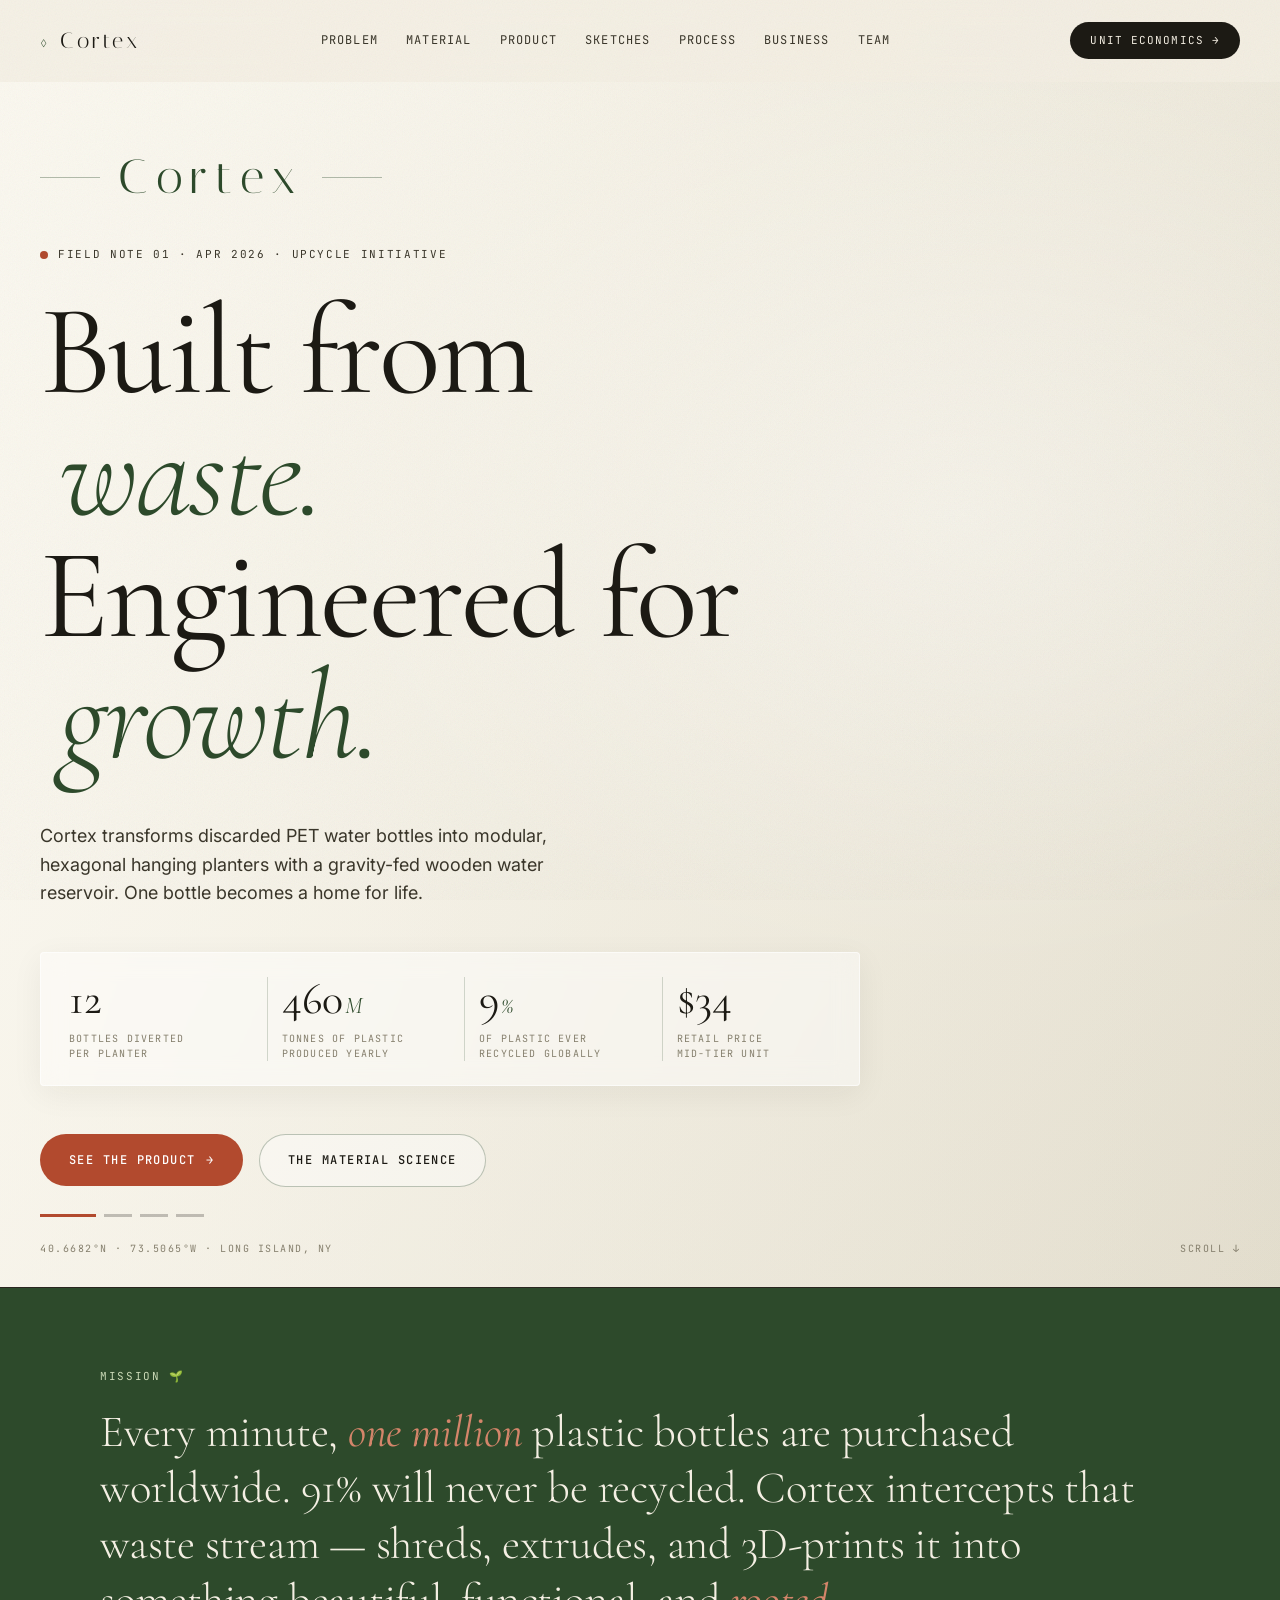
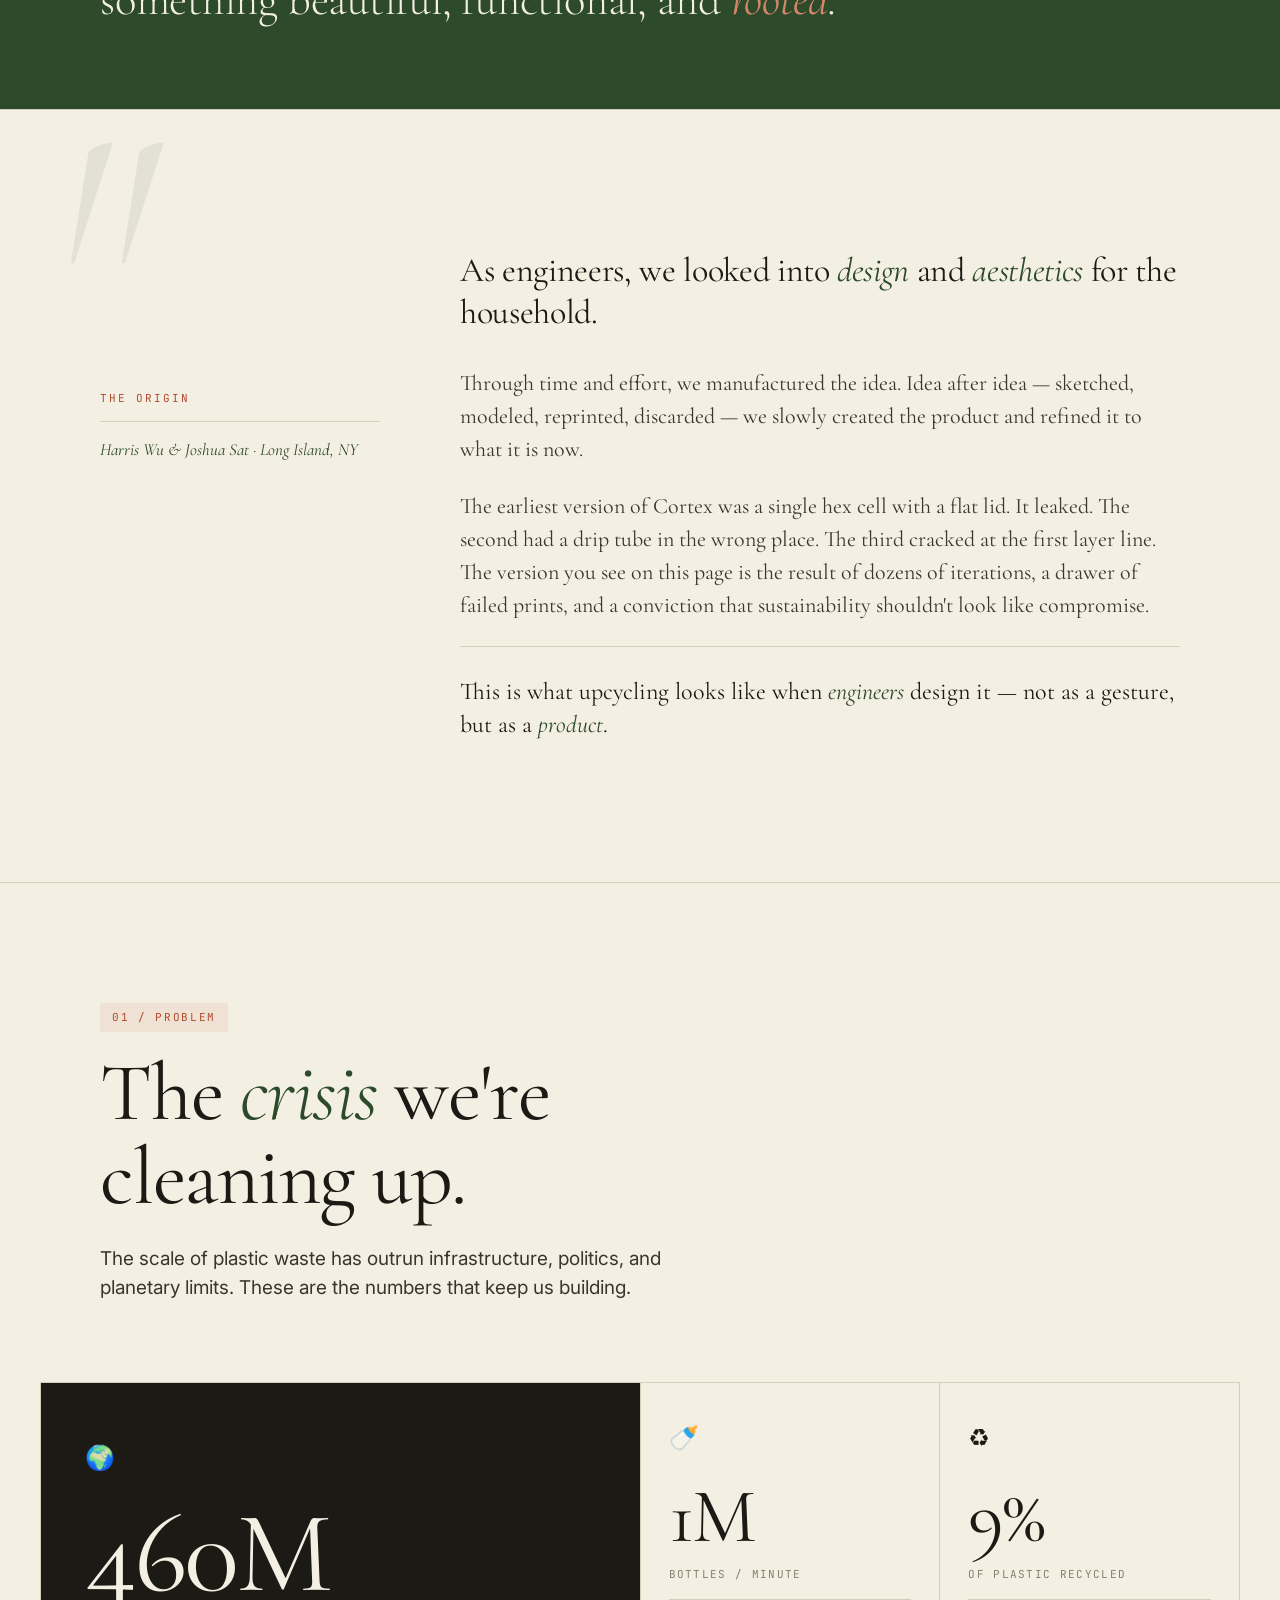
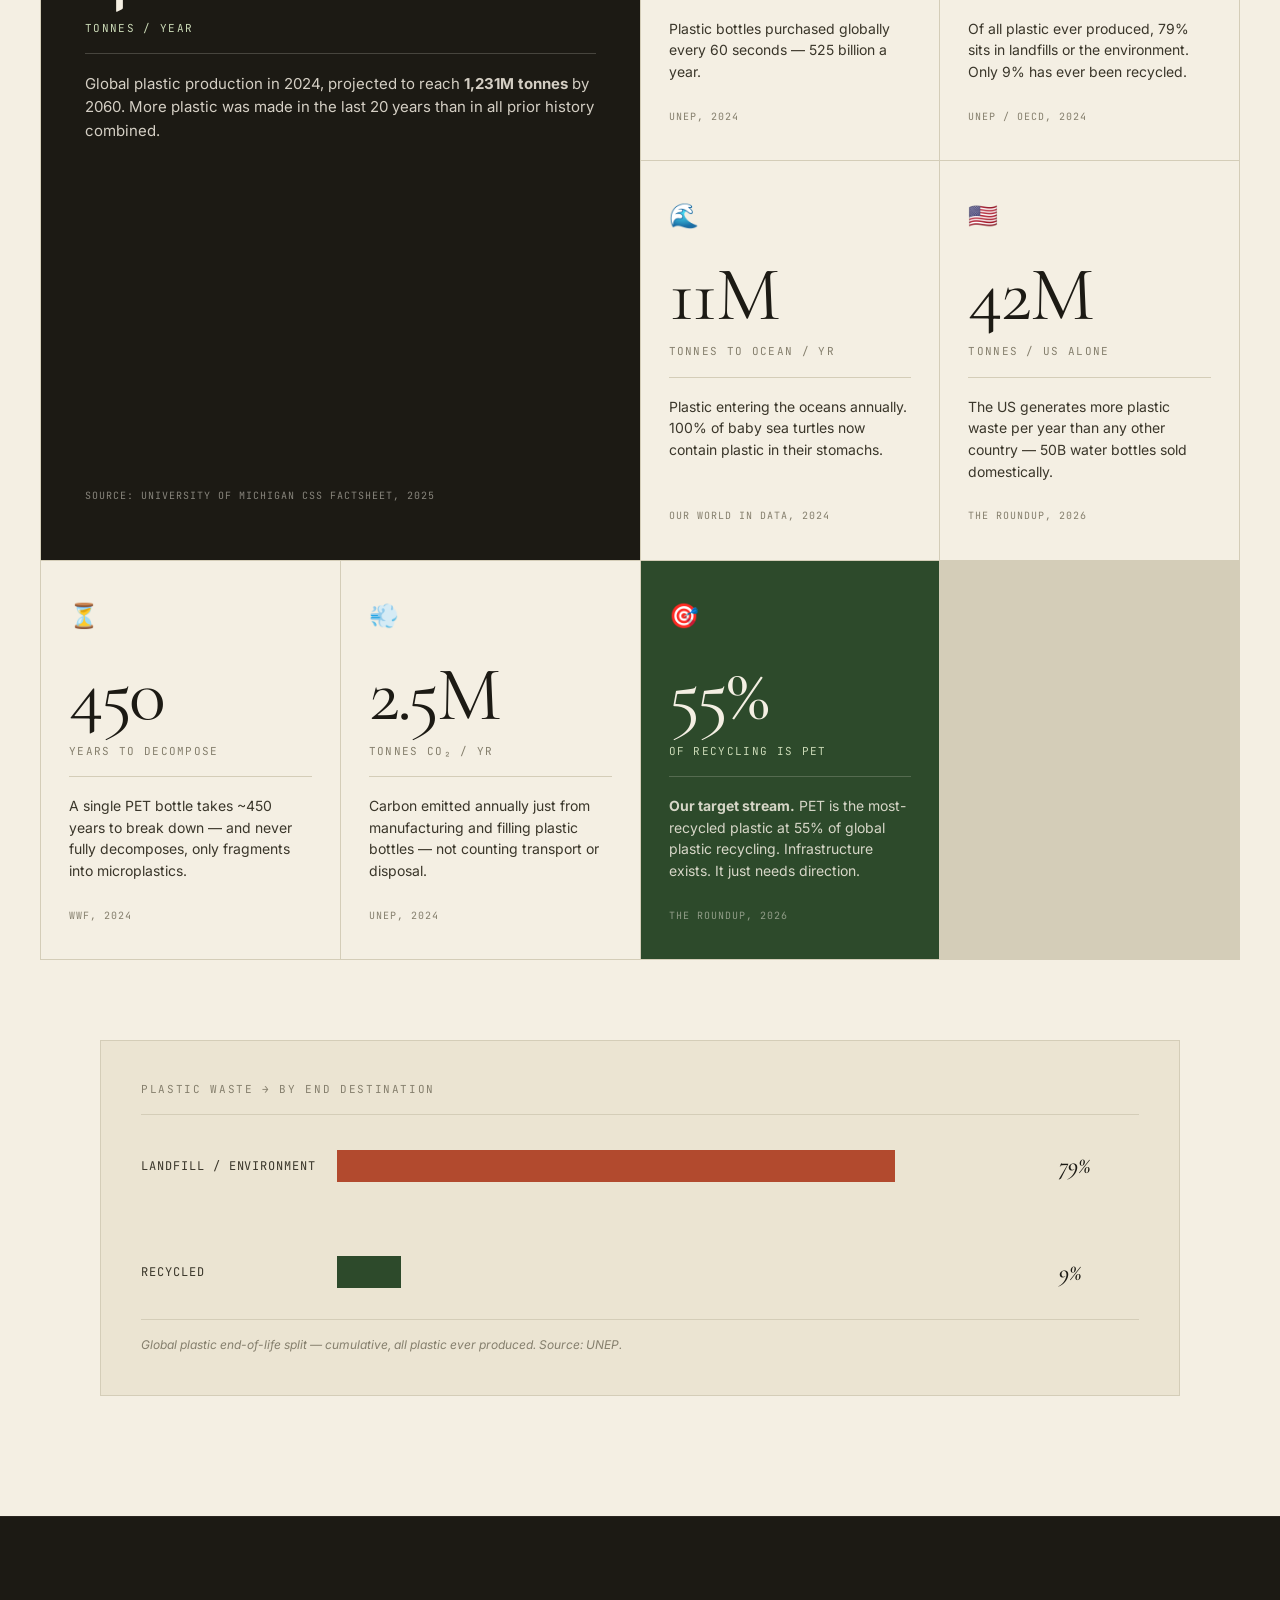
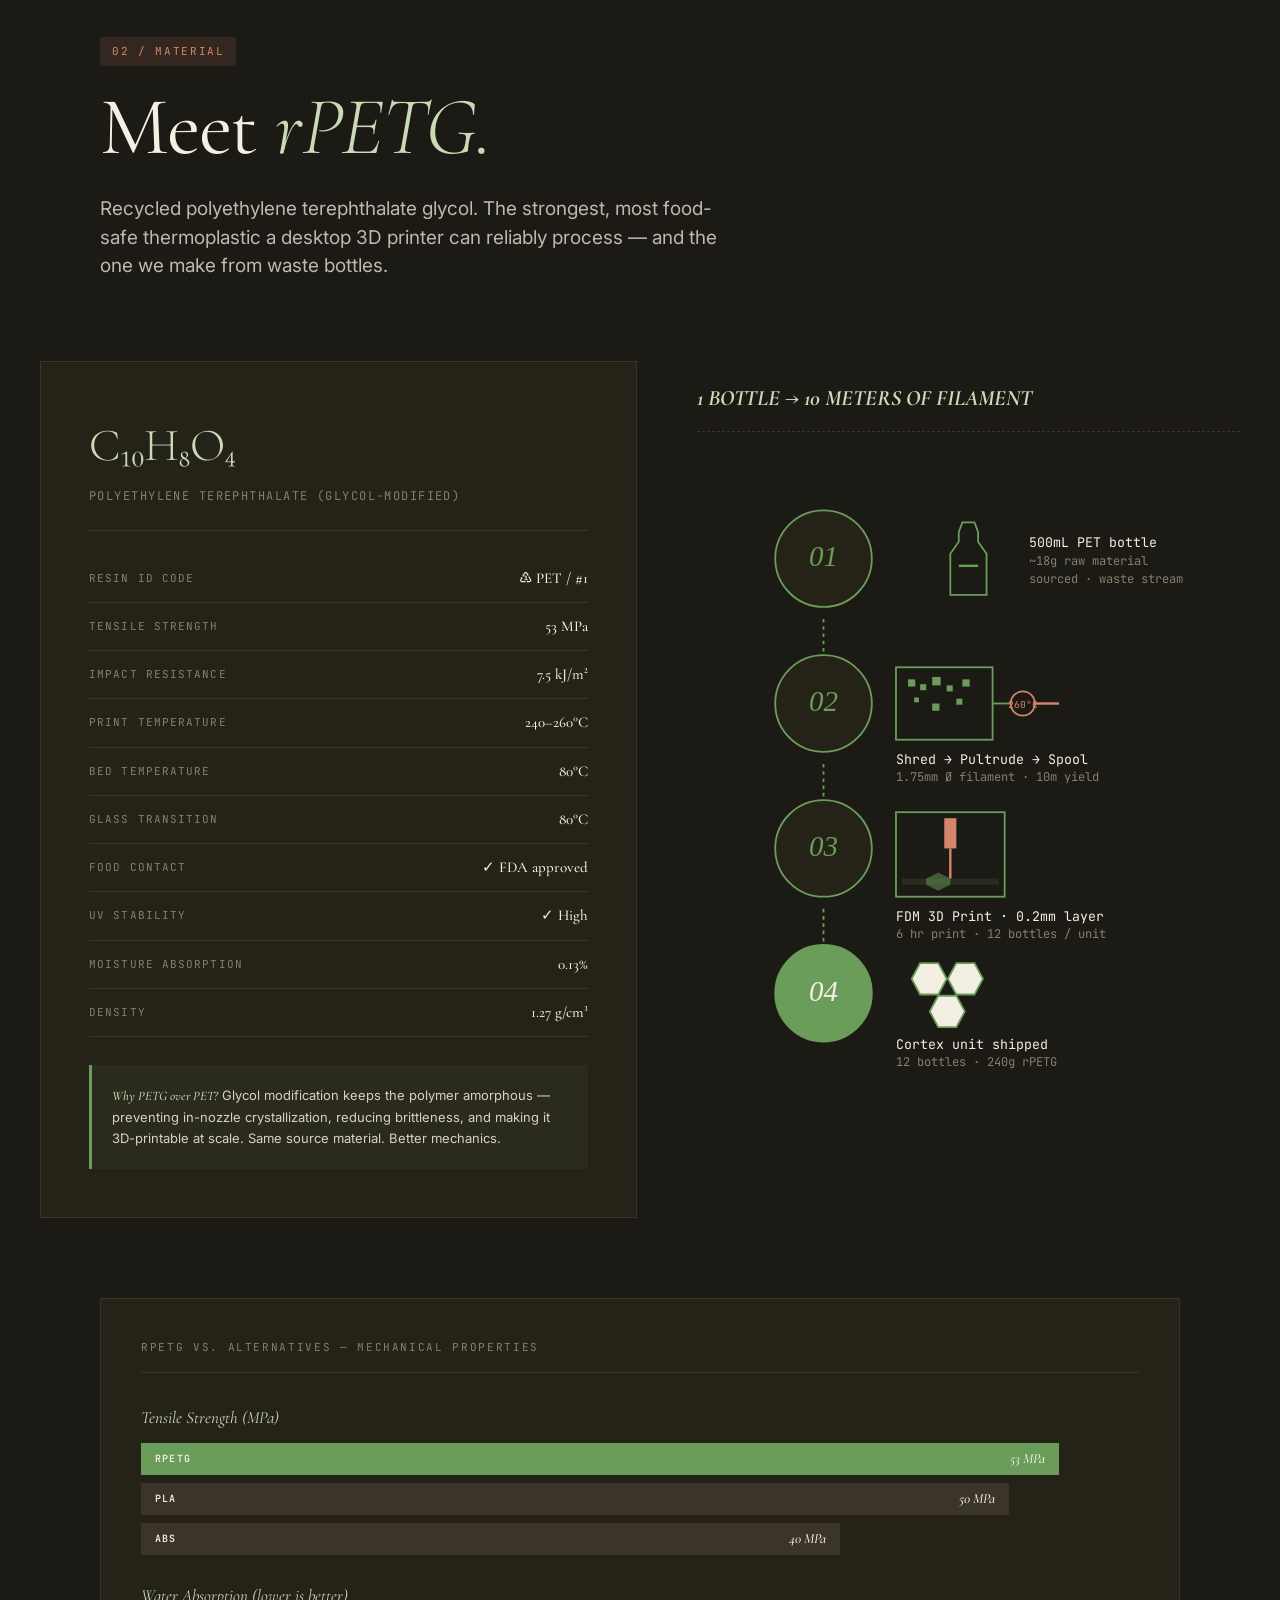
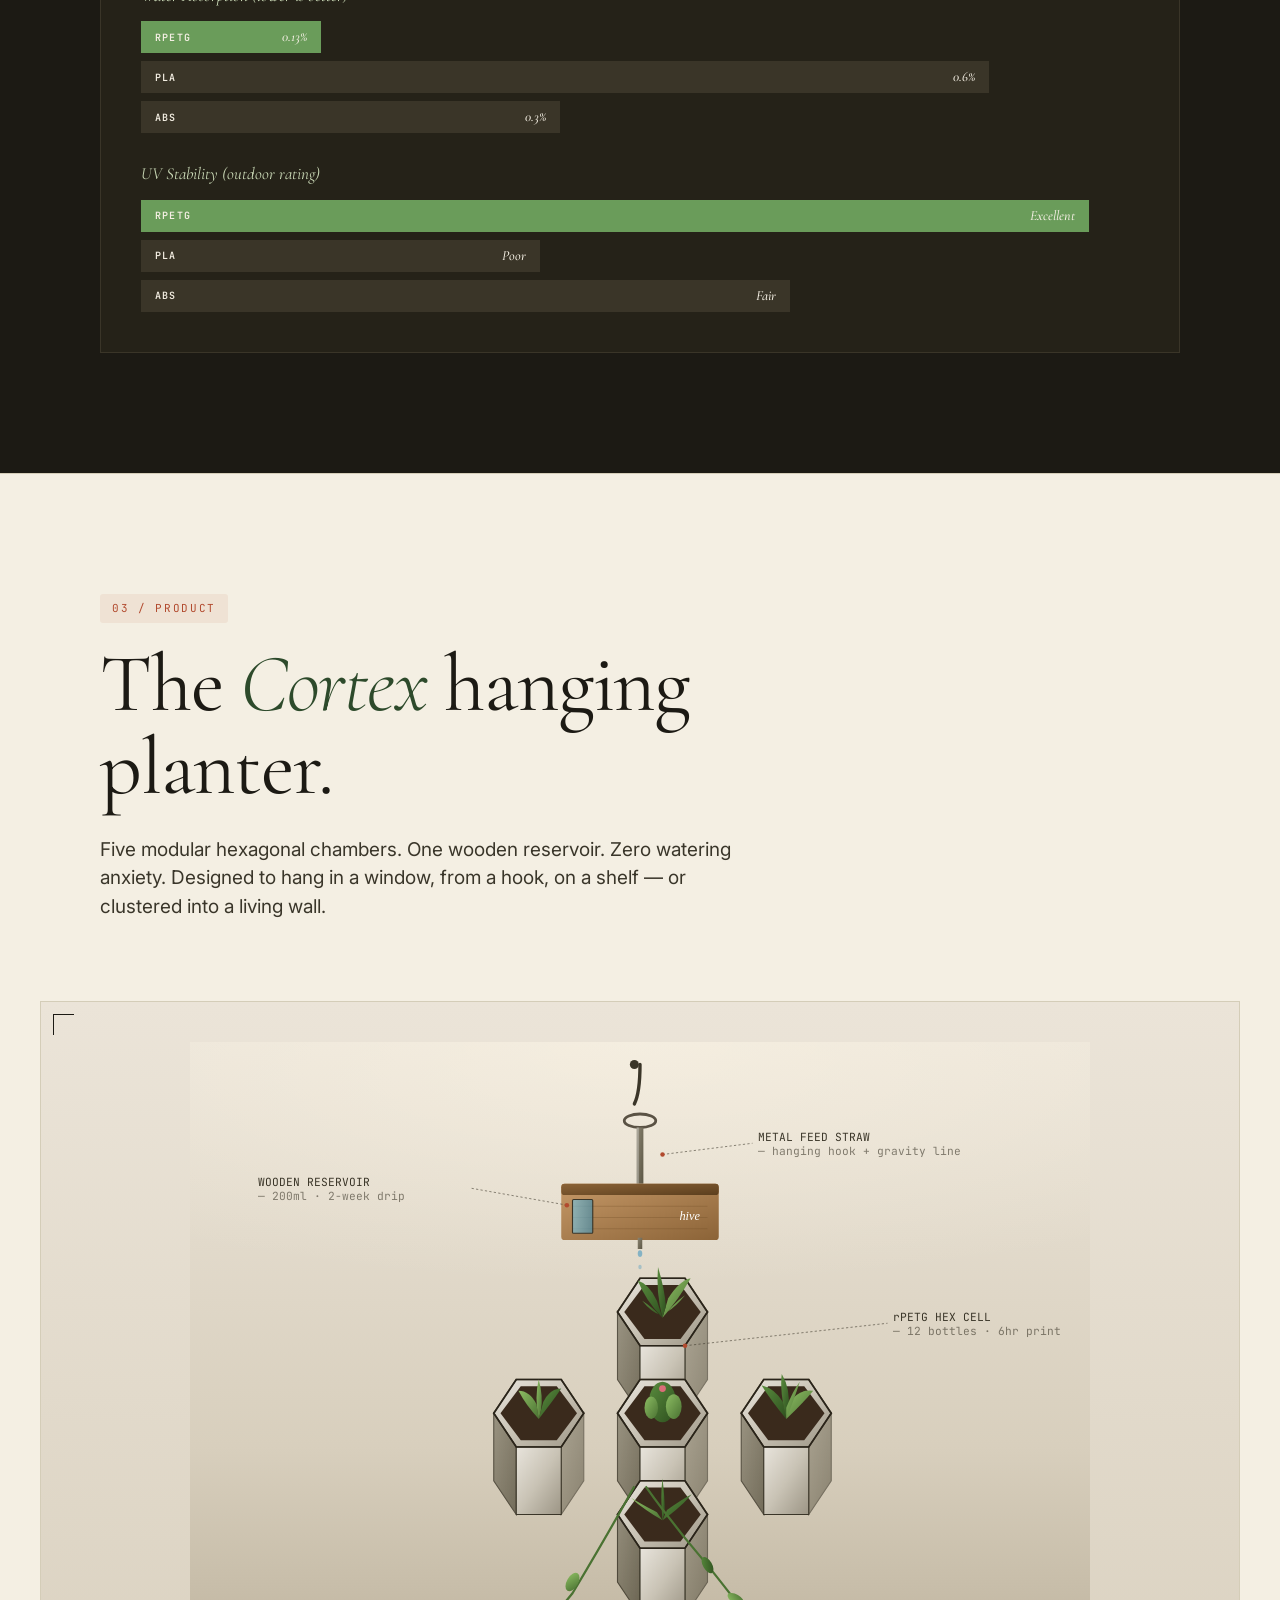
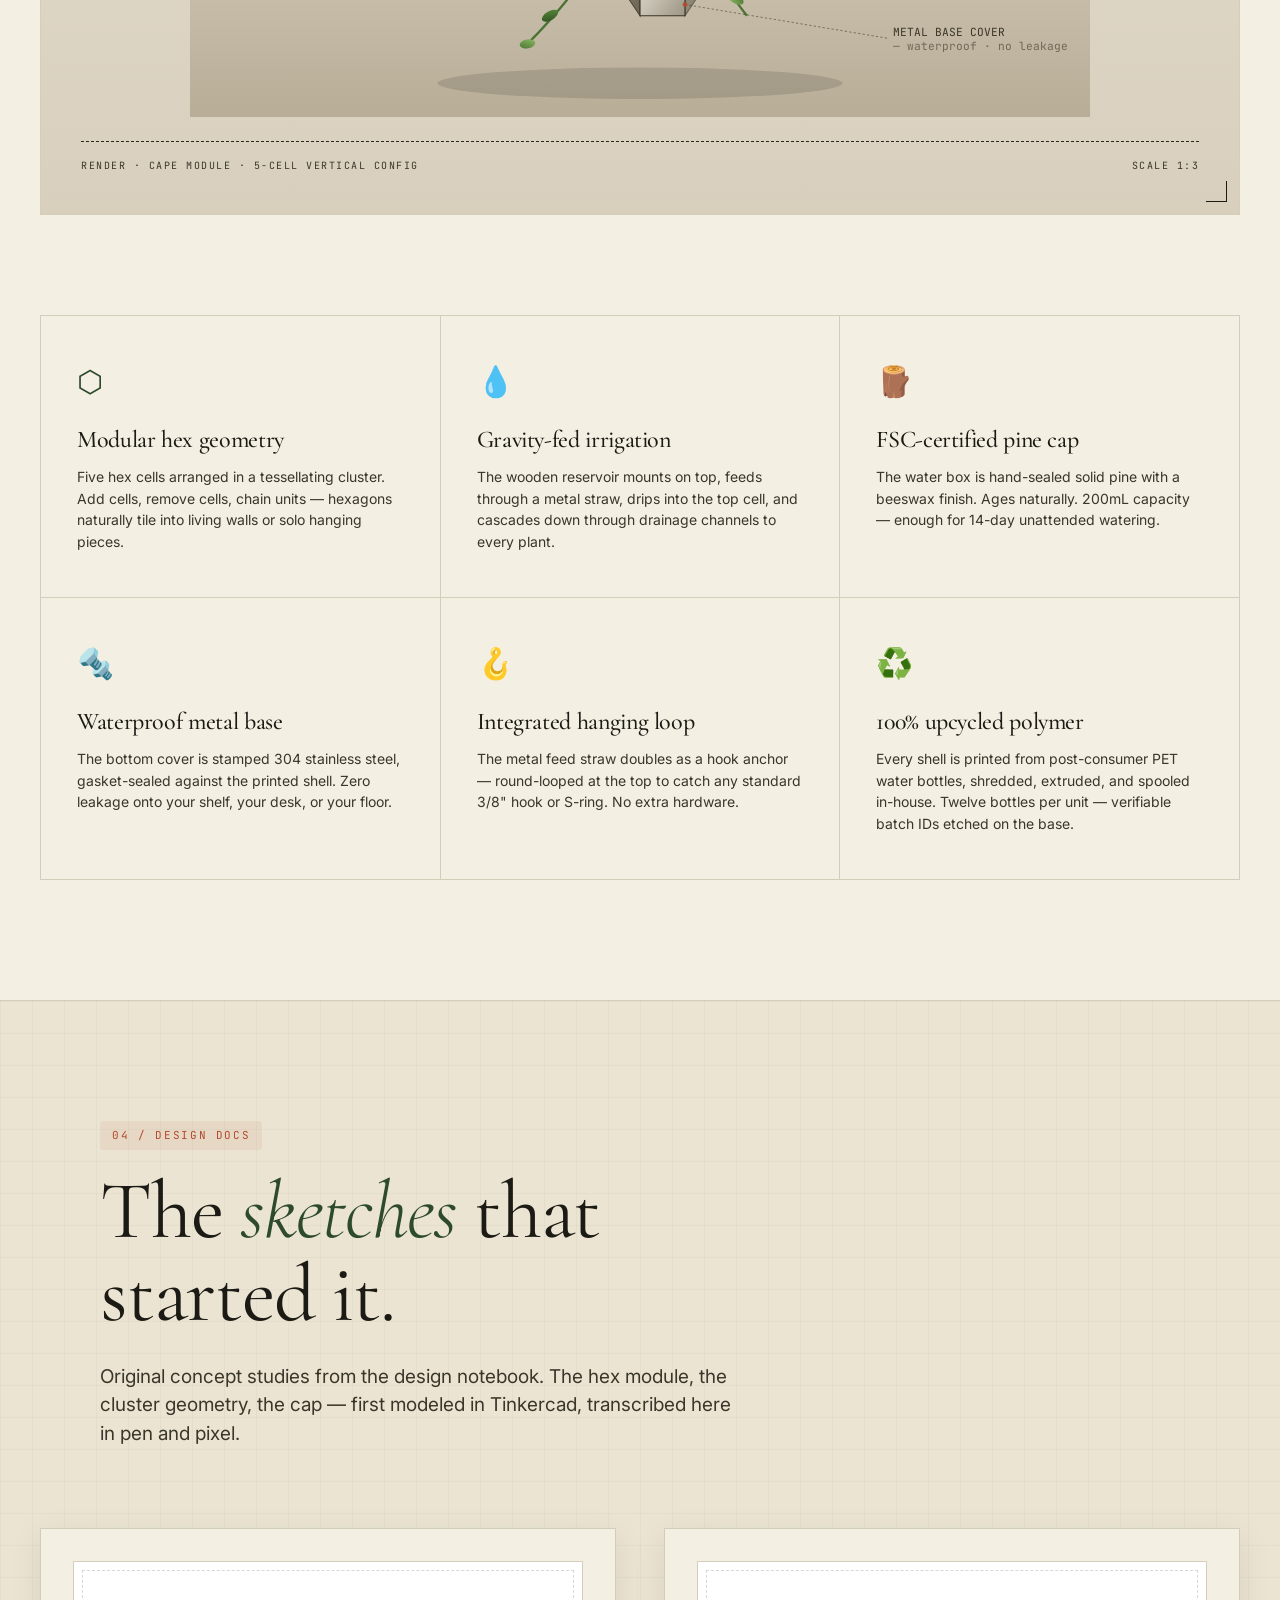
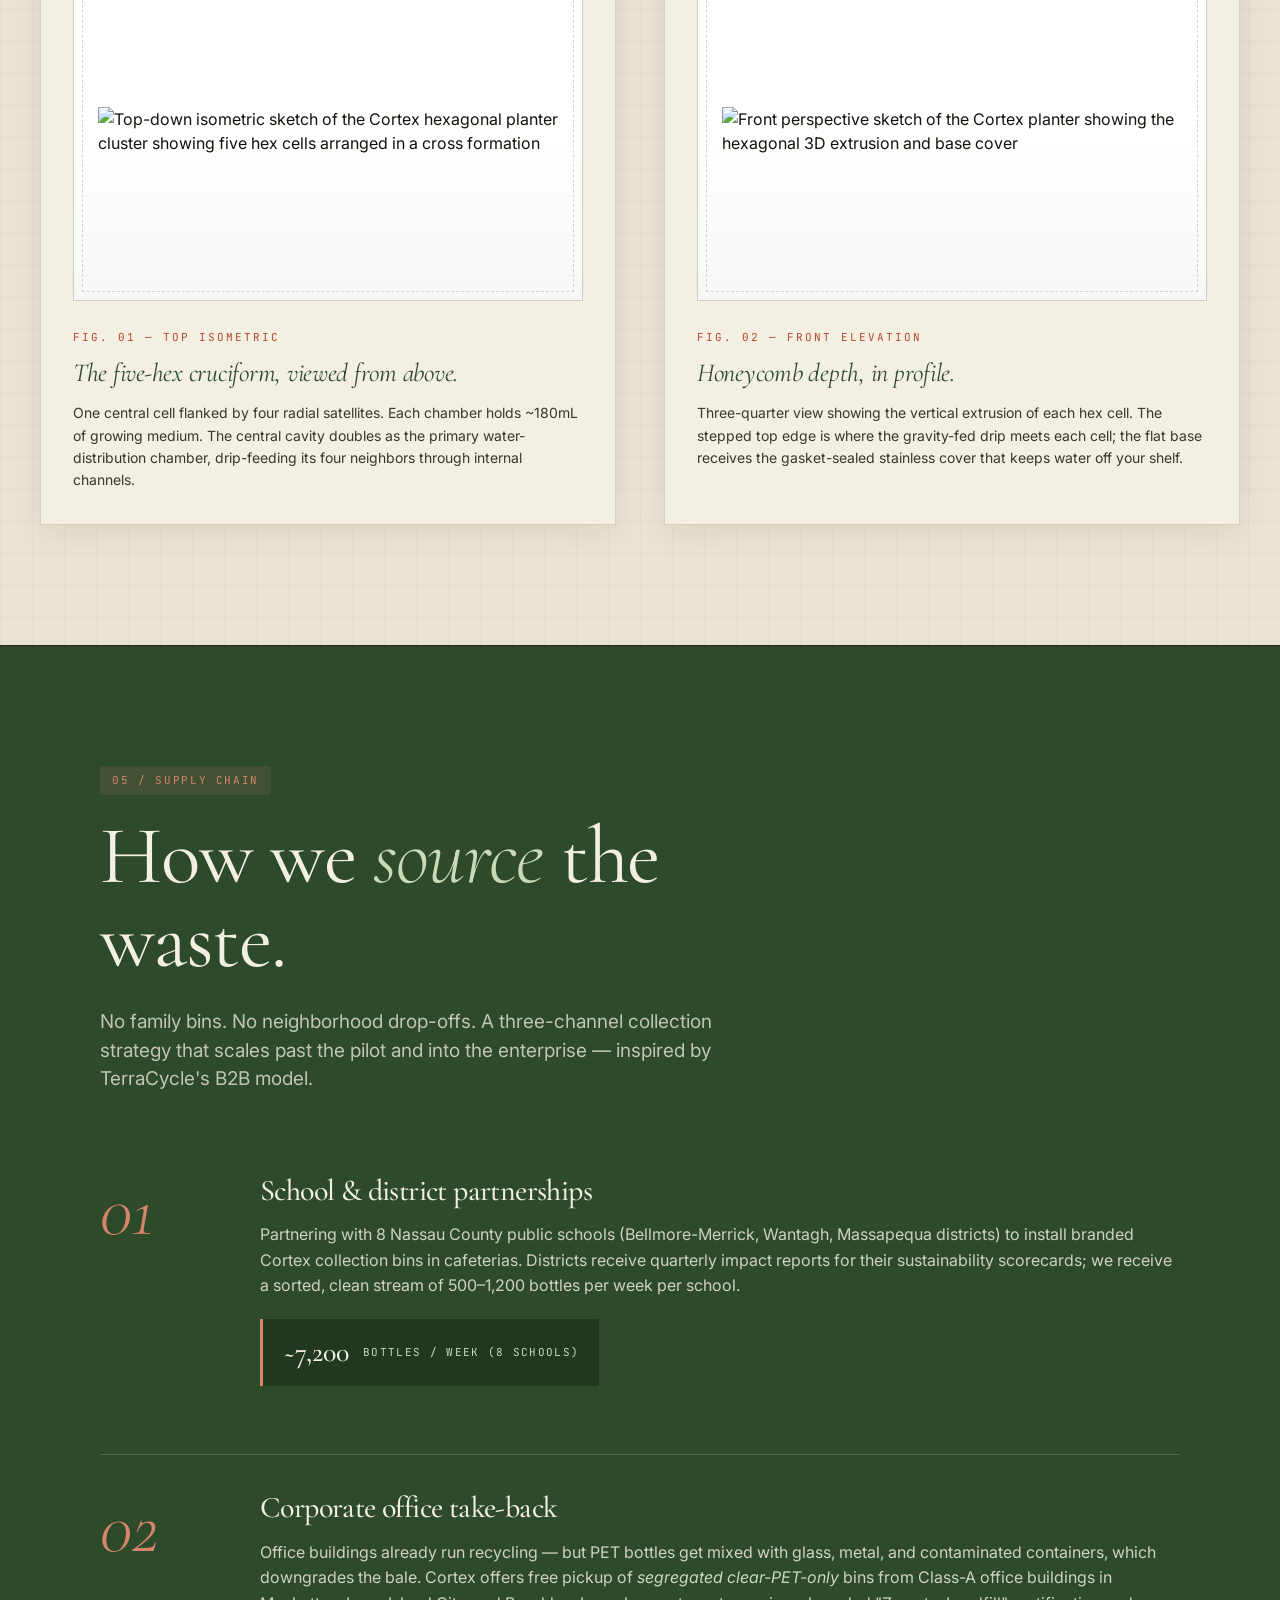
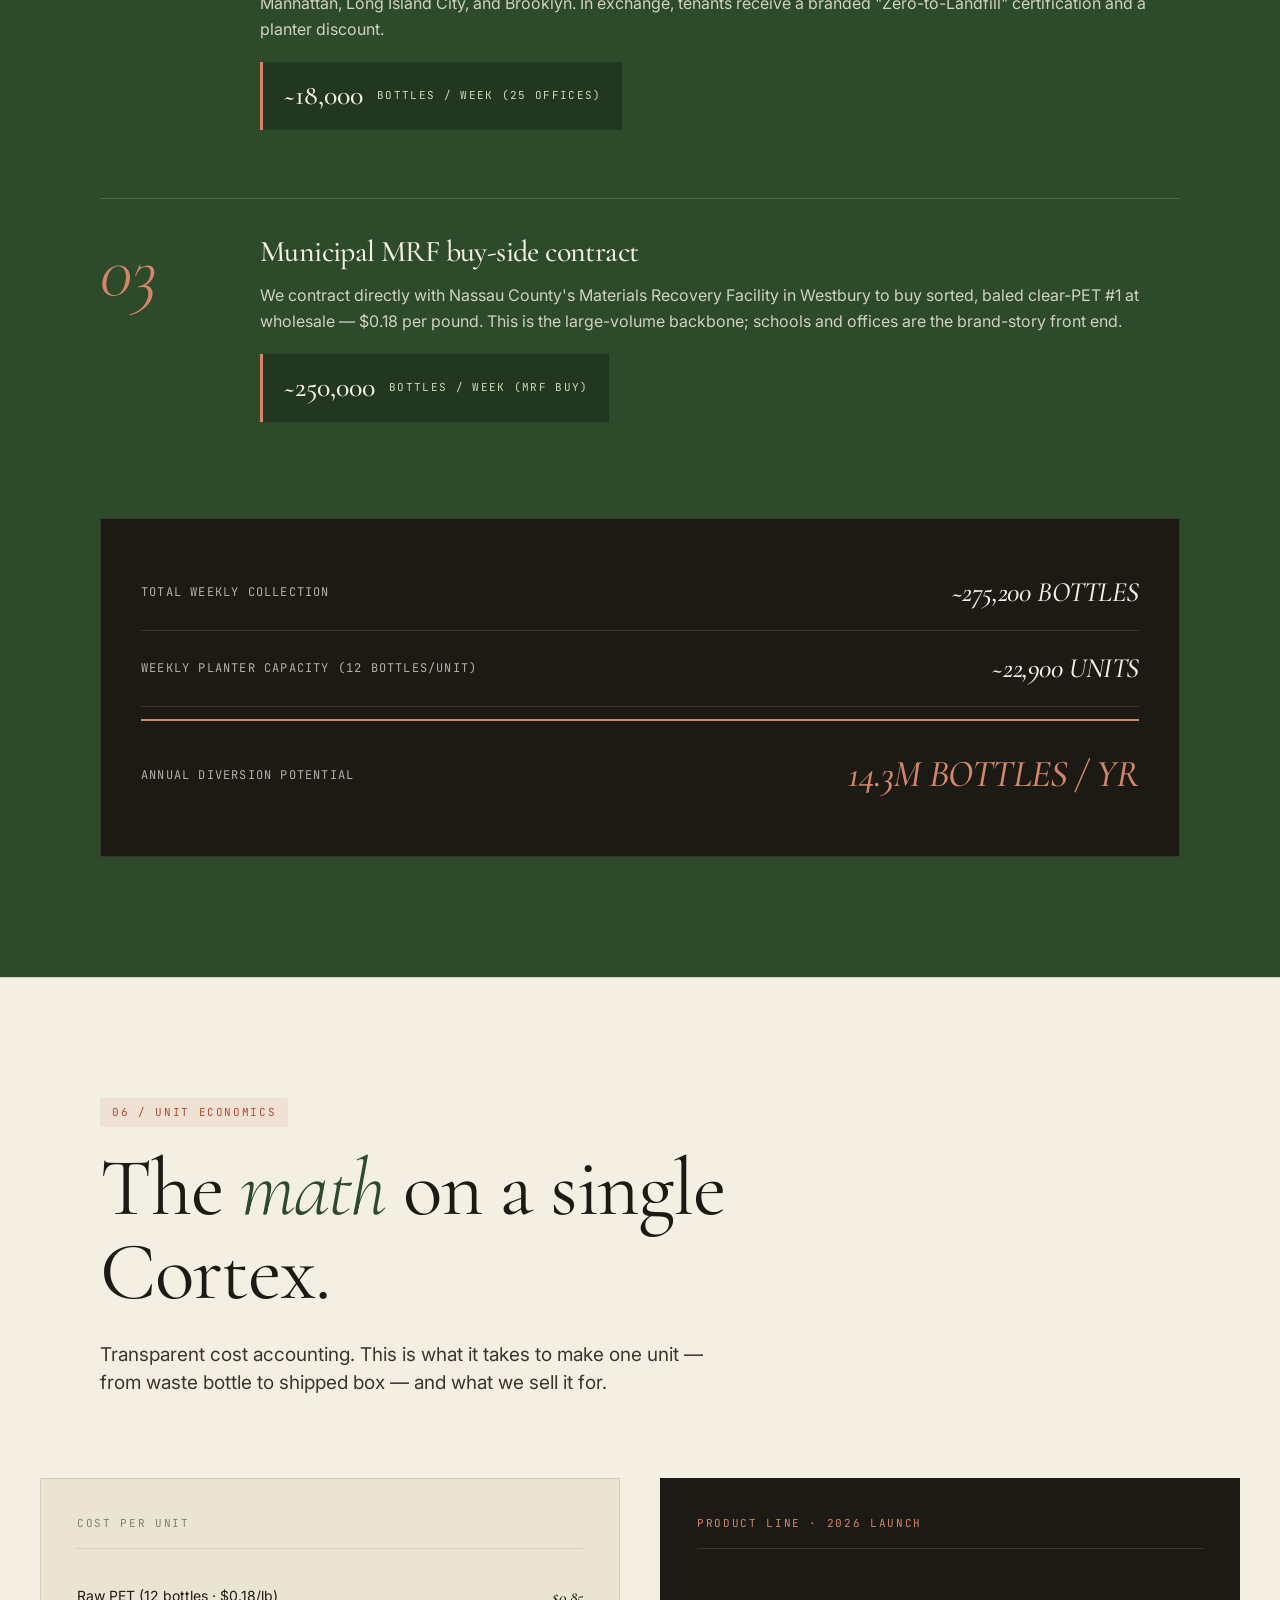
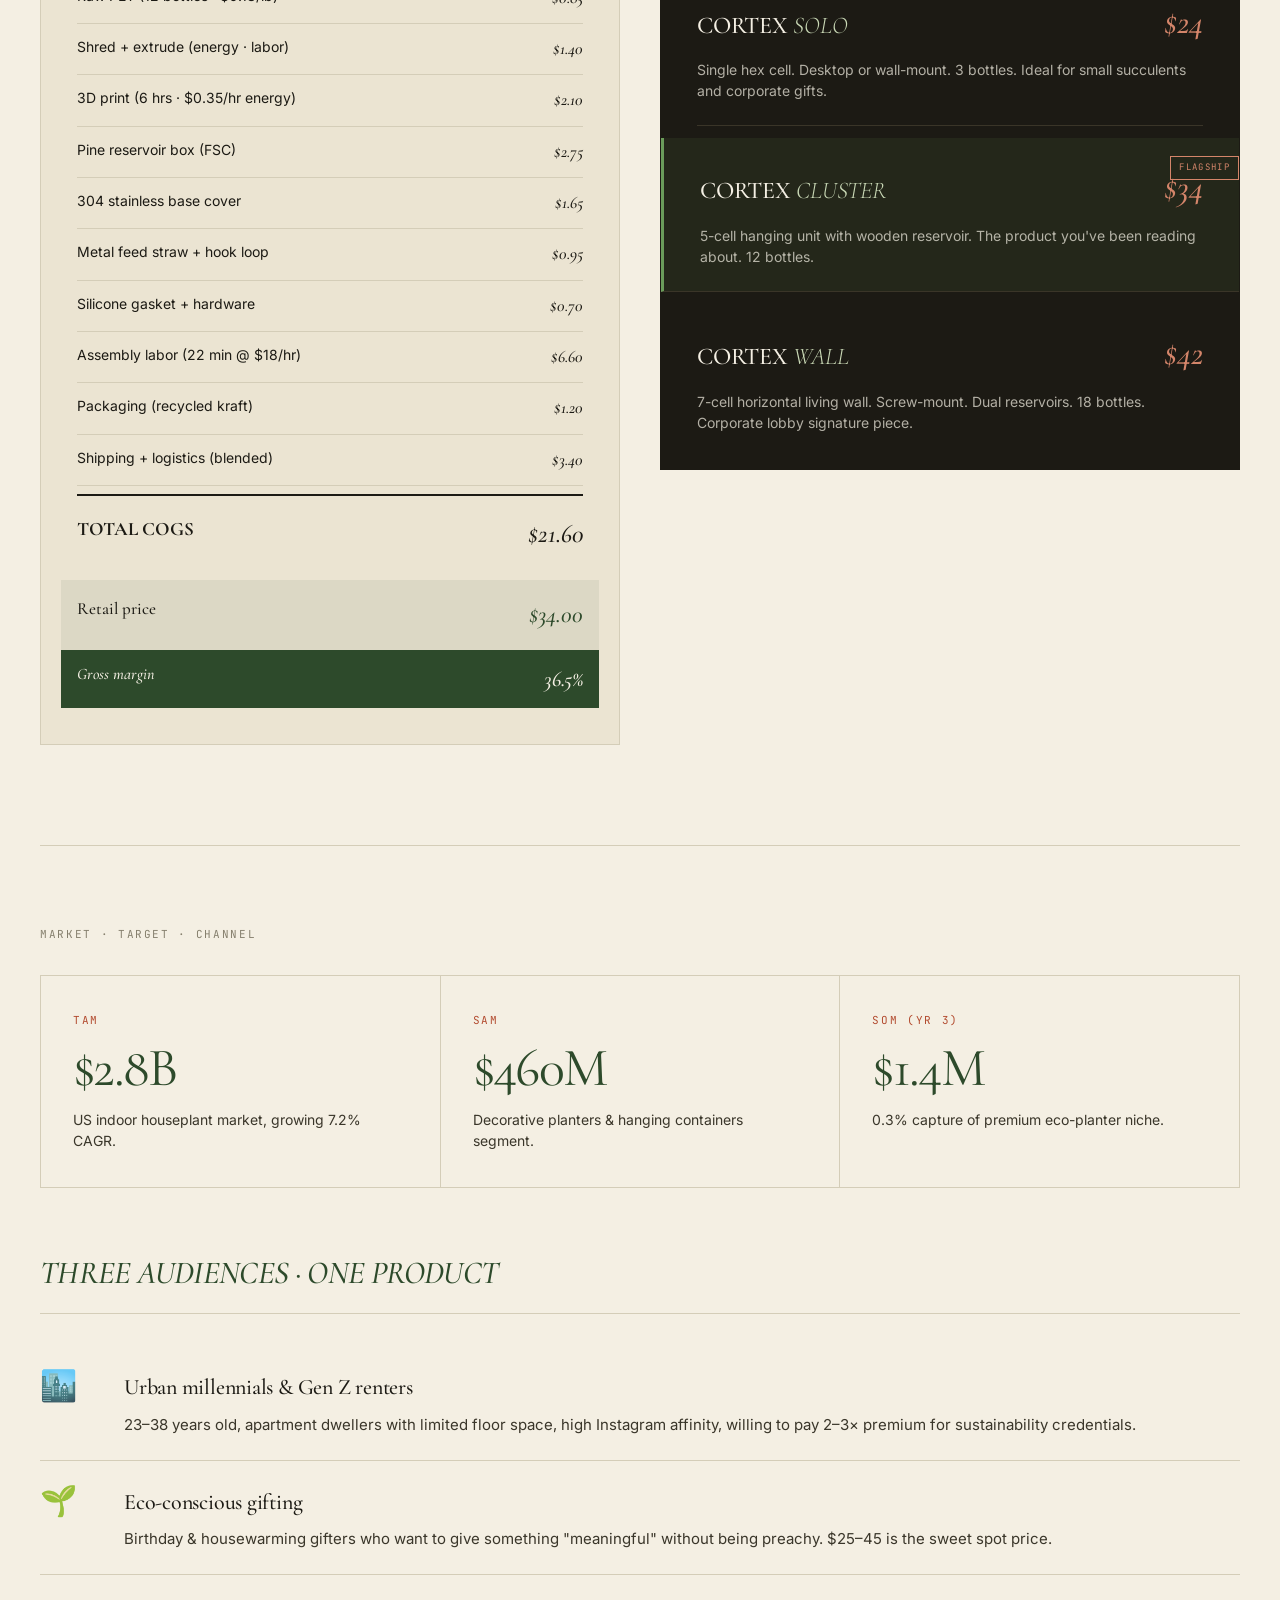
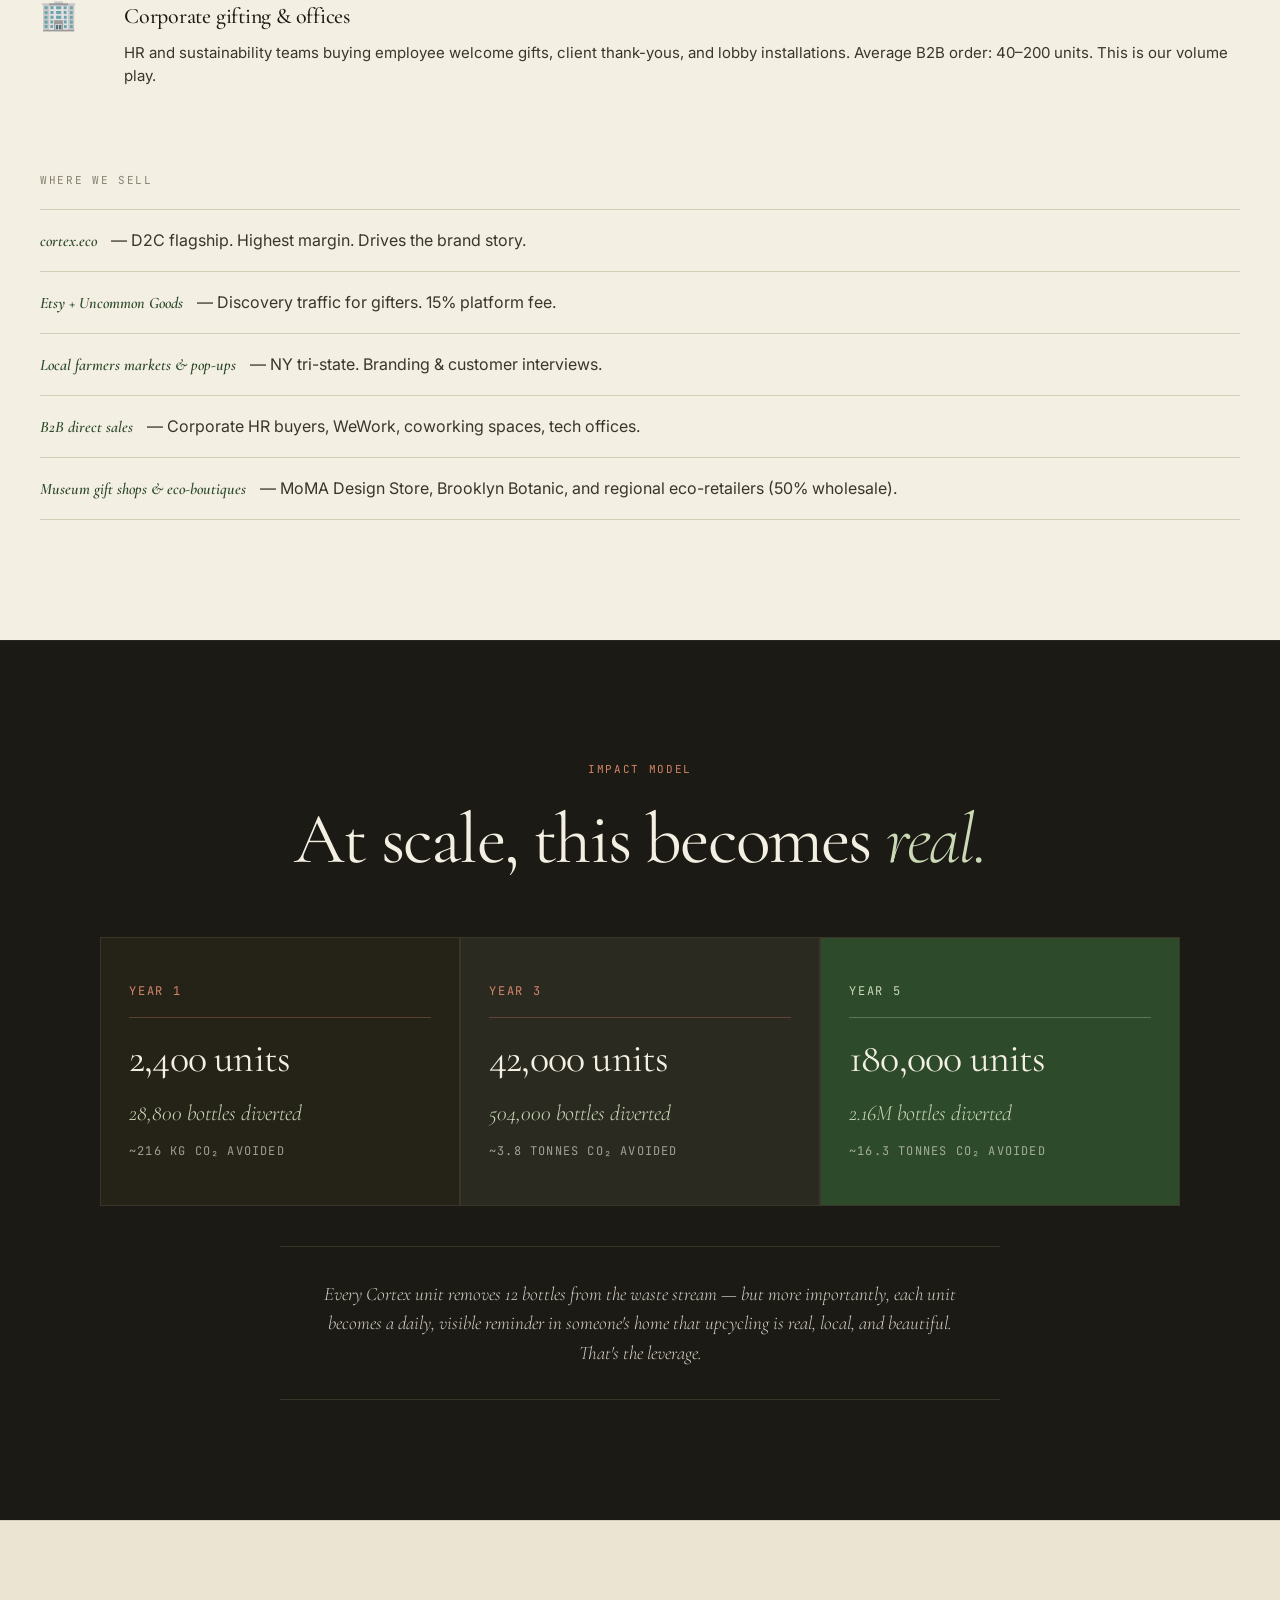
==== index.html @ b82334d4 "Add files via upload" ====
<!DOCTYPE html>
<html lang="en">
<head>
<meta charset="UTF-8" />
<meta name="viewport" content="width=device-width, initial-scale=1.0" />
<title>Cortex — Upcycled Hexagonal Planters from Waste PET</title>
<meta name="description" content="Cortex transforms discarded PET bottles into modular 3D-printed hanging planters with integrated gravity-fed irrigation. Built from waste. Engineered for growth." />

<link rel="icon" type="image/svg+xml" href="favicon.svg" />
<link rel="preconnect" href="https://fonts.googleapis.com">
<link rel="preconnect" href="https://fonts.gstatic.com" crossorigin>
<link href="https://fonts.googleapis.com/css2?family=Cormorant+Garamond:ital,wght@0,300;0,400;0,500;0,600;0,700;1,300;1,400;1,500;1,600;1,700&family=Italiana&family=JetBrains+Mono:wght@300;400;500;600&family=Inter:wght@300;400;500;600;700&display=swap" rel="stylesheet">

<link rel="stylesheet" href="styles.css" />
</head>
<body>

<!-- ============ GRAIN OVERLAY ============ -->
<div class="grain"></div>

<!-- ============ NAV ============ -->
<nav class="nav">
  <a href="#top" class="nav__brand">
    <span class="nav__mark">◊</span>
    <span class="nav__name">Cortex</span>
  </a>
  <div class="nav__links">
    <a href="#problem">Problem</a>
    <a href="#material">Material</a>
    <a href="#product">Product</a>
    <a href="#sketches">Sketches</a>
    <a href="#process">Process</a>
    <a href="#business">Business</a>
    <a href="#team">Team</a>
  </div>
  <a href="#business" class="nav__cta">Unit economics <span>→</span></a>
</nav>

<!-- ============ HERO: SLIDING SLIDESHOW ============ -->
<header id="top" class="hero">
  <div class="hero__slides">
    <div class="hero__slide hero__slide--1"></div>
    <div class="hero__slide hero__slide--2"></div>
    <div class="hero__slide hero__slide--3"></div>
    <div class="hero__slide hero__slide--4"></div>
  </div>

  <div class="hero__scrim"></div>

  <div class="hero__content">
    <div class="hero__brand-mark">Cortex</div>
    <div class="hero__eyebrow">
      <span class="dot"></span>
      <span>FIELD NOTE 01 · APR 2026 · UPCYCLE INITIATIVE</span>
    </div>
    <h1 class="hero__title">
      <span class="hero__line">Built from</span>
      <span class="hero__line hero__line--italic">waste.</span>
      <span class="hero__line">Engineered for</span>
      <span class="hero__line hero__line--italic">growth.</span>
    </h1>
    <p class="hero__lede">
      Cortex transforms discarded PET water bottles into modular, hexagonal hanging planters with a gravity-fed wooden water reservoir. One bottle becomes a home for life.
    </p>

    <div class="hero__stats">
      <div class="hero__stat">
        <div class="hero__stat-num"><span data-count="12">0</span></div>
        <div class="hero__stat-label">bottles diverted<br>per planter</div>
      </div>
      <div class="hero__stat">
        <div class="hero__stat-num"><span data-count="460">0</span><span class="hero__stat-suffix">M</span></div>
        <div class="hero__stat-label">tonnes of plastic<br>produced yearly</div>
      </div>
      <div class="hero__stat">
        <div class="hero__stat-num"><span data-count="9">0</span><span class="hero__stat-suffix">%</span></div>
        <div class="hero__stat-label">of plastic ever<br>recycled globally</div>
      </div>
      <div class="hero__stat">
        <div class="hero__stat-num">$<span data-count="34">0</span></div>
        <div class="hero__stat-label">retail price<br>mid-tier unit</div>
      </div>
    </div>

    <div class="hero__ctas">
      <a href="#product" class="btn btn--primary">See the product <span>→</span></a>
      <a href="#material" class="btn btn--ghost">The material science</a>
    </div>

    <div class="hero__nav">
      <button class="hero__dot hero__dot--active" data-slide="0" aria-label="Slide 1"></button>
      <button class="hero__dot" data-slide="1" aria-label="Slide 2"></button>
      <button class="hero__dot" data-slide="2" aria-label="Slide 3"></button>
      <button class="hero__dot" data-slide="3" aria-label="Slide 4"></button>
    </div>
  </div>

  <div class="hero__meta">
    <div class="hero__coords">40.6682°N · 73.5065°W · LONG ISLAND, NY</div>
    <div class="hero__scroll">SCROLL ↓</div>
  </div>
</header>

<!-- ============ MISSION ============ -->
<section class="mission">
  <div class="mission__inner">
    <div class="mission__label">MISSION 🌱</div>
    <p class="mission__text">
      Every minute, <em>one million</em> plastic bottles are purchased worldwide. 91% will never be recycled. Cortex intercepts that waste stream — shreds, extrudes, and 3D-prints it into something beautiful, functional, and <em>rooted</em>.
    </p>
  </div>
</section>

<!-- ============ ORIGIN STORY ============ -->
<section class="origin">
  <div class="origin__inner">
    <div class="origin__meta">
      <div class="origin__label">THE ORIGIN</div>
      <div class="origin__byline">Harris Wu &amp; Joshua Sat · Long Island, NY</div>
    </div>
    <div class="origin__body">
      <p class="origin__pull">As engineers, we looked into <em>design</em> and <em>aesthetics</em> for the household.</p>
      <p>Through time and effort, we manufactured the idea. Idea after idea — sketched, modeled, reprinted, discarded — we slowly created the product and refined it to what it is now.</p>
      <p>The earliest version of Cortex was a single hex cell with a flat lid. It leaked. The second had a drip tube in the wrong place. The third cracked at the first layer line. The version you see on this page is the result of dozens of iterations, a drawer of failed prints, and a conviction that sustainability shouldn't look like compromise.</p>
      <p class="origin__close">This is what upcycling looks like when <em>engineers</em> design it — not as a gesture, but as a <em>product</em>.</p>
    </div>
  </div>
</section>

<!-- ============ PROBLEM: WASTE STATS ============ -->
<section id="problem" class="problem">
  <div class="section__header">
    <div class="section__num">01 / PROBLEM</div>
    <h2 class="section__title">The <em>crisis</em> we're cleaning up.</h2>
    <p class="section__sub">The scale of plastic waste has outrun infrastructure, politics, and planetary limits. These are the numbers that keep us building.</p>
  </div>

  <div class="problem__grid">
    <article class="stat-card stat-card--large">
      <div class="stat-card__icon">🌍</div>
      <div class="stat-card__huge">460M</div>
      <div class="stat-card__unit">tonnes / year</div>
      <div class="stat-card__desc">Global plastic production in 2024, projected to reach <strong>1,231M tonnes</strong> by 2060. More plastic was made in the last 20 years than in all prior history combined.</div>
      <div class="stat-card__src">Source: University of Michigan CSS Factsheet, 2025</div>
    </article>

    <article class="stat-card">
      <div class="stat-card__icon">🍼</div>
      <div class="stat-card__huge">1M</div>
      <div class="stat-card__unit">bottles / minute</div>
      <div class="stat-card__desc">Plastic bottles purchased globally every 60 seconds — 525 billion a year.</div>
      <div class="stat-card__src">UNEP, 2024</div>
    </article>

    <article class="stat-card">
      <div class="stat-card__icon">♻️</div>
      <div class="stat-card__huge">9%</div>
      <div class="stat-card__unit">of plastic recycled</div>
      <div class="stat-card__desc">Of all plastic ever produced, 79% sits in landfills or the environment. Only 9% has ever been recycled.</div>
      <div class="stat-card__src">UNEP / OECD, 2024</div>
    </article>

    <article class="stat-card">
      <div class="stat-card__icon">🌊</div>
      <div class="stat-card__huge">11M</div>
      <div class="stat-card__unit">tonnes to ocean / yr</div>
      <div class="stat-card__desc">Plastic entering the oceans annually. 100% of baby sea turtles now contain plastic in their stomachs.</div>
      <div class="stat-card__src">Our World in Data, 2024</div>
    </article>

    <article class="stat-card">
      <div class="stat-card__icon">🇺🇸</div>
      <div class="stat-card__huge">42M</div>
      <div class="stat-card__unit">tonnes / US alone</div>
      <div class="stat-card__desc">The US generates more plastic waste per year than any other country — 50B water bottles sold domestically.</div>
      <div class="stat-card__src">The Roundup, 2026</div>
    </article>

    <article class="stat-card">
      <div class="stat-card__icon">⏳</div>
      <div class="stat-card__huge">450</div>
      <div class="stat-card__unit">years to decompose</div>
      <div class="stat-card__desc">A single PET bottle takes ~450 years to break down — and never fully decomposes, only fragments into microplastics.</div>
      <div class="stat-card__src">WWF, 2024</div>
    </article>

    <article class="stat-card">
      <div class="stat-card__icon">💨</div>
      <div class="stat-card__huge">2.5M</div>
      <div class="stat-card__unit">tonnes CO₂ / yr</div>
      <div class="stat-card__desc">Carbon emitted annually just from manufacturing and filling plastic bottles — not counting transport or disposal.</div>
      <div class="stat-card__src">UNEP, 2024</div>
    </article>

    <article class="stat-card stat-card--accent">
      <div class="stat-card__icon">🎯</div>
      <div class="stat-card__huge">55%</div>
      <div class="stat-card__unit">of recycling is PET</div>
      <div class="stat-card__desc"><strong>Our target stream.</strong> PET is the most-recycled plastic at 55% of global plastic recycling. Infrastructure exists. It just needs direction.</div>
      <div class="stat-card__src">The Roundup, 2026</div>
    </article>
  </div>

  <!-- Bar chart -->
  <div class="chart">
    <div class="chart__title">PLASTIC WASTE → BY END DESTINATION</div>
    <div class="chart__bars">
      <div class="chart__bar" style="--w:79%">
        <div class="chart__label">Landfill / Environment</div>
        <div class="chart__fill chart__fill--red"></div>
        <div class="chart__val">79%</div>
      </div>
      <div class="chart__bar" style="--w:12%">
        <div class="chart__label">Incinerated</div>
        <div class="chart__fill chart__fill--charcoal"></div>
        <div class="chart__val">12%</div>
      </div>
      <div class="chart__bar" style="--w:9%">
        <div class="chart__label">Recycled</div>
        <div class="chart__fill chart__fill--green"></div>
        <div class="chart__val">9%</div>
      </div>
    </div>
    <div class="chart__caption">Global plastic end-of-life split — cumulative, all plastic ever produced. Source: UNEP.</div>
  </div>
</section>

<!-- ============ MATERIAL: PET/PETG DEEP DIVE ============ -->
<section id="material" class="material">
  <div class="section__header section__header--dark">
    <div class="section__num">02 / MATERIAL</div>
    <h2 class="section__title">Meet <em>rPETG.</em></h2>
    <p class="section__sub">Recycled polyethylene terephthalate glycol. The strongest, most food-safe thermoplastic a desktop 3D printer can reliably process — and the one we make from waste bottles.</p>
  </div>

  <div class="material__grid">
    <!-- Left: compositional card -->
    <div class="material__spec">
      <div class="material__spec-header">
        <div class="material__formula">C₁₀H₈O₄</div>
        <div class="material__name">Polyethylene Terephthalate (Glycol-modified)</div>
      </div>

      <table class="material__table">
        <tr><td>Resin ID Code</td><td>♳ PET / #1</td></tr>
        <tr><td>Tensile Strength</td><td>53 MPa</td></tr>
        <tr><td>Impact Resistance</td><td>7.5 kJ/m²</td></tr>
        <tr><td>Print Temperature</td><td>240–260°C</td></tr>
        <tr><td>Bed Temperature</td><td>80°C</td></tr>
        <tr><td>Glass Transition</td><td>80°C</td></tr>
        <tr><td>Food Contact</td><td>✓ FDA approved</td></tr>
        <tr><td>UV Stability</td><td>✓ High</td></tr>
        <tr><td>Moisture Absorption</td><td>0.13%</td></tr>
        <tr><td>Density</td><td>1.27 g/cm³</td></tr>
      </table>

      <div class="material__note">
        <strong>Why PETG over PET?</strong> Glycol modification keeps the polymer amorphous — preventing in-nozzle crystallization, reducing brittleness, and making it 3D-printable at scale. Same source material. Better mechanics.
      </div>
    </div>

    <!-- Right: bottle → filament flow -->
    <div class="material__flow">
      <h3 class="material__flow-title">1 BOTTLE → 10 METERS OF FILAMENT</h3>

      <svg class="flow-diagram" viewBox="0 0 400 530" xmlns="http://www.w3.org/2000/svg">
        <!-- Step 1: Bottle -->
        <g class="flow-step">
          <circle cx="80" cy="80" r="40" fill="var(--paper)" stroke="var(--green)" stroke-width="1.5"/>
          <text x="80" y="86" text-anchor="middle" font-family="Fraunces" font-size="24" fill="var(--green)" font-style="italic">01</text>
        </g>
        <g transform="translate(180, 50)">
          <!-- bottle shape -->
          <path d="M 15 0 L 25 0 L 28 8 L 28 16 L 35 26 L 35 60 L 5 60 L 5 26 L 12 16 L 12 8 Z" fill="none" stroke="var(--green)" stroke-width="1.5"/>
          <rect x="12" y="35" width="16" height="2" fill="var(--green)"/>
          <text x="70" y="20" font-family="JetBrains Mono" font-size="11" fill="var(--ink)">500mL PET bottle</text>
          <text x="70" y="35" font-family="JetBrains Mono" font-size="10" fill="var(--muted)">~18g raw material</text>
          <text x="70" y="50" font-family="JetBrains Mono" font-size="10" fill="var(--muted)">sourced · waste stream</text>
        </g>

        <!-- arrow -->
        <path d="M 80 130 L 80 170" stroke="var(--green)" stroke-width="1.5" stroke-dasharray="3 3"/>
        <path d="M 76 165 L 80 172 L 84 165" fill="none" stroke="var(--green)" stroke-width="1.5"/>

        <!-- Step 2: Shred + Extrude -->
        <g class="flow-step">
          <circle cx="80" cy="200" r="40" fill="var(--paper)" stroke="var(--green)" stroke-width="1.5"/>
          <text x="80" y="206" text-anchor="middle" font-family="Fraunces" font-size="24" fill="var(--green)" font-style="italic">02</text>
        </g>
        <g transform="translate(140, 170)">
          <rect x="0" y="0" width="80" height="60" fill="none" stroke="var(--green)" stroke-width="1.5"/>
          <rect x="10" y="10" width="6" height="6" fill="var(--green)"/>
          <rect x="20" y="14" width="5" height="5" fill="var(--green)"/>
          <rect x="30" y="8" width="7" height="7" fill="var(--green)"/>
          <rect x="42" y="15" width="5" height="5" fill="var(--green)"/>
          <rect x="55" y="10" width="6" height="6" fill="var(--green)"/>
          <rect x="15" y="25" width="4" height="4" fill="var(--green)"/>
          <rect x="30" y="30" width="6" height="6" fill="var(--green)"/>
          <rect x="50" y="26" width="5" height="5" fill="var(--green)"/>
          <path d="M 80 30 L 95 30" stroke="var(--green)" stroke-width="1.5"/>
          <circle cx="105" cy="30" r="10" fill="none" stroke="var(--terra)" stroke-width="1.5"/>
          <text x="105" y="34" text-anchor="middle" font-family="JetBrains Mono" font-size="8" fill="var(--terra)">260°C</text>
          <path d="M 115 30 L 135 30" stroke="var(--terra)" stroke-width="2"/>
          <text x="0" y="80" font-family="JetBrains Mono" font-size="11" fill="var(--ink)">Shred → Pultrude → Spool</text>
          <text x="0" y="94" font-family="JetBrains Mono" font-size="10" fill="var(--muted)">1.75mm Ø filament · 10m yield</text>
        </g>

        <!-- arrow -->
        <path d="M 80 250 L 80 290" stroke="var(--green)" stroke-width="1.5" stroke-dasharray="3 3"/>
        <path d="M 76 285 L 80 292 L 84 285" fill="none" stroke="var(--green)" stroke-width="1.5"/>

        <!-- Step 3: Print -->
        <g class="flow-step">
          <circle cx="80" cy="320" r="40" fill="var(--paper)" stroke="var(--green)" stroke-width="1.5"/>
          <text x="80" y="326" text-anchor="middle" font-family="Fraunces" font-size="24" fill="var(--green)" font-style="italic">03</text>
        </g>
        <g transform="translate(140, 290)">
          <!-- printer gantry -->
          <rect x="0" y="0" width="90" height="70" fill="none" stroke="var(--green)" stroke-width="1.5"/>
          <rect x="5" y="55" width="80" height="5" fill="var(--green)" opacity="0.15"/>
          <rect x="40" y="5" width="10" height="25" fill="var(--terra)"/>
          <path d="M 45 30 L 45 55" stroke="var(--terra)" stroke-width="2"/>
          <!-- hex base -->
          <polygon points="25,55 35,50 45,55 45,60 35,65 25,60" fill="var(--green)" opacity="0.5"/>
          <text x="0" y="90" font-family="JetBrains Mono" font-size="11" fill="var(--ink)">FDM 3D Print · 0.2mm layer</text>
          <text x="0" y="104" font-family="JetBrains Mono" font-size="10" fill="var(--muted)">6 hr print · 12 bottles / unit</text>
        </g>

        <!-- arrow -->
        <path d="M 80 370 L 80 410" stroke="var(--green)" stroke-width="1.5" stroke-dasharray="3 3"/>
        <path d="M 76 405 L 80 412 L 84 405" fill="none" stroke="var(--green)" stroke-width="1.5"/>

        <!-- Step 4: Product -->
        <g class="flow-step">
          <circle cx="80" cy="440" r="40" fill="var(--green)" stroke="var(--green)" stroke-width="1.5"/>
          <text x="80" y="446" text-anchor="middle" font-family="Fraunces" font-size="24" fill="var(--paper)" font-style="italic">04</text>
        </g>
        <g transform="translate(140, 410)">
          <!-- hexagon cluster -->
          <g stroke="var(--green)" stroke-width="1.5" fill="var(--paper)">
            <polygon points="20,5 35,5 42,18 35,31 20,31 13,18"/>
            <polygon points="50,5 65,5 72,18 65,31 50,31 43,18"/>
            <polygon points="35,32 50,32 57,45 50,58 35,58 28,45"/>
          </g>
          <text x="0" y="76" font-family="JetBrains Mono" font-size="11" fill="var(--ink)">Cortex unit shipped</text>
          <text x="0" y="90" font-family="JetBrains Mono" font-size="10" fill="var(--muted)">12 bottles · 240g rPETG</text>
        </g>
      </svg>
    </div>
  </div>

  <!-- PETG property bars -->
  <div class="material__props">
    <div class="material__props-title">rPETG vs. ALTERNATIVES — MECHANICAL PROPERTIES</div>
    <div class="prop-row">
      <div class="prop-row__name">Tensile Strength (MPa)</div>
      <div class="prop-row__bars">
        <div class="prop-row__bar" style="--w:92%"><span class="prop-row__tag">rPETG</span><span class="prop-row__num">53 MPa</span></div>
        <div class="prop-row__bar prop-row__bar--alt" style="--w:87%"><span class="prop-row__tag">PLA</span><span class="prop-row__num">50 MPa</span></div>
        <div class="prop-row__bar prop-row__bar--alt" style="--w:70%"><span class="prop-row__tag">ABS</span><span class="prop-row__num">40 MPa</span></div>
      </div>
    </div>
    <div class="prop-row">
      <div class="prop-row__name">Water Absorption (lower is better)</div>
      <div class="prop-row__bars">
        <div class="prop-row__bar" style="--w:18%"><span class="prop-row__tag">rPETG</span><span class="prop-row__num">0.13%</span></div>
        <div class="prop-row__bar prop-row__bar--alt" style="--w:85%"><span class="prop-row__tag">PLA</span><span class="prop-row__num">0.6%</span></div>
        <div class="prop-row__bar prop-row__bar--alt" style="--w:42%"><span class="prop-row__tag">ABS</span><span class="prop-row__num">0.3%</span></div>
      </div>
    </div>
    <div class="prop-row">
      <div class="prop-row__name">UV Stability (outdoor rating)</div>
      <div class="prop-row__bars">
        <div class="prop-row__bar" style="--w:95%"><span class="prop-row__tag">rPETG</span><span class="prop-row__num">Excellent</span></div>
        <div class="prop-row__bar prop-row__bar--alt" style="--w:40%"><span class="prop-row__tag">PLA</span><span class="prop-row__num">Poor</span></div>
        <div class="prop-row__bar prop-row__bar--alt" style="--w:65%"><span class="prop-row__tag">ABS</span><span class="prop-row__num">Fair</span></div>
      </div>
    </div>
  </div>
</section>

<!-- ============ PRODUCT ============ -->
<section id="product" class="product">
  <div class="section__header">
    <div class="section__num">03 / PRODUCT</div>
    <h2 class="section__title">The <em>Cortex</em> hanging planter.</h2>
    <p class="section__sub">Five modular hexagonal chambers. One wooden reservoir. Zero watering anxiety. Designed to hang in a window, from a hook, on a shelf — or clustered into a living wall.</p>
  </div>

  <!-- Product render placeholder: SVG photoreal illustration -->
  <div class="product__render">
    <svg viewBox="0 0 800 600" xmlns="http://www.w3.org/2000/svg" class="render-svg">
      <defs>
        <linearGradient id="roomBG" x1="0" y1="0" x2="0" y2="1">
          <stop offset="0%" stop-color="#ebe4d8"/>
          <stop offset="60%" stop-color="#d8cfbd"/>
          <stop offset="100%" stop-color="#b8ad97"/>
        </linearGradient>
        <linearGradient id="plastic" x1="0" y1="0" x2="1" y2="1">
          <stop offset="0%" stop-color="#e8e4dc"/>
          <stop offset="50%" stop-color="#c9c3b5"/>
          <stop offset="100%" stop-color="#9c9585"/>
        </linearGradient>
        <linearGradient id="plasticDark" x1="0" y1="0" x2="1" y2="1">
          <stop offset="0%" stop-color="#8a8472"/>
          <stop offset="100%" stop-color="#5c5644"/>
        </linearGradient>
        <linearGradient id="wood" x1="0" y1="0" x2="1" y2="1">
          <stop offset="0%" stop-color="#c69968"/>
          <stop offset="100%" stop-color="#8b6337"/>
        </linearGradient>
        <linearGradient id="woodDark" x1="0" y1="0" x2="1" y2="1">
          <stop offset="0%" stop-color="#8b6337"/>
          <stop offset="100%" stop-color="#5c3f1e"/>
        </linearGradient>
        <linearGradient id="leafG" x1="0" y1="0" x2="1" y2="1">
          <stop offset="0%" stop-color="#5a8c3e"/>
          <stop offset="100%" stop-color="#2d4f1e"/>
        </linearGradient>
        <linearGradient id="leafLight" x1="0" y1="0" x2="1" y2="1">
          <stop offset="0%" stop-color="#8dbd63"/>
          <stop offset="100%" stop-color="#4a7232"/>
        </linearGradient>
        <radialGradient id="spotLight" cx="0.5" cy="0" r="0.9">
          <stop offset="0%" stop-color="#fff8e8" stop-opacity="0.6"/>
          <stop offset="100%" stop-color="#fff8e8" stop-opacity="0"/>
        </radialGradient>
        <linearGradient id="waterGrad">
          <stop offset="0%" stop-color="#7ec0d6"/>
          <stop offset="100%" stop-color="#4a8eaa"/>
        </linearGradient>
      </defs>

      <!-- Room background -->
      <rect width="800" height="600" fill="url(#roomBG)"/>
      <rect width="800" height="240" fill="url(#spotLight)" opacity="0.8"/>

      <!-- Wall shadow behind object -->
      <ellipse cx="400" cy="570" rx="180" ry="14" fill="#000" opacity="0.12"/>

      <!-- Hanging hook at top -->
      <path d="M 400 20 Q 400 45 395 55" fill="none" stroke="#3a3528" stroke-width="3" stroke-linecap="round"/>
      <circle cx="395" cy="20" r="4" fill="#3a3528"/>
      <!-- Metal loop -->
      <ellipse cx="400" cy="70" rx="14" ry="6" fill="none" stroke="#5a5244" stroke-width="2.5"/>

      <!-- Metal straw (vertical connector from loop down to wooden box) -->
      <rect x="397" y="76" width="6" height="50" fill="url(#plasticDark)"/>
      <rect x="397" y="76" width="2" height="50" fill="#fff" opacity="0.3"/>

      <!-- Wooden water reservoir box, mounted on top -->
      <g transform="translate(330, 126)">
        <rect x="0" y="0" width="140" height="50" fill="url(#wood)" rx="3"/>
        <rect x="0" y="0" width="140" height="10" fill="url(#woodDark)" rx="3"/>
        <!-- wood grain lines -->
        <line x1="10" y1="20" x2="130" y2="20" stroke="#6b4a22" stroke-width="0.5" opacity="0.5"/>
        <line x1="10" y1="30" x2="130" y2="30" stroke="#6b4a22" stroke-width="0.5" opacity="0.5"/>
        <line x1="10" y1="40" x2="130" y2="40" stroke="#6b4a22" stroke-width="0.5" opacity="0.5"/>
        <!-- water fill indicator window -->
        <rect x="10" y="14" width="18" height="30" fill="url(#waterGrad)" opacity="0.7" rx="1"/>
        <rect x="10" y="14" width="18" height="30" fill="none" stroke="#3a3528" stroke-width="1" rx="1"/>
        <!-- drip outlet -->
        <rect x="68" y="48" width="4" height="10" fill="url(#plasticDark)"/>
        <!-- brand -->
        <text x="105" y="32" font-family="Fraunces" font-size="11" fill="#fff" font-style="italic">hive</text>
      </g>

      <!-- Drip of water from outlet -->
      <ellipse cx="400" cy="188" rx="2" ry="3" fill="#6ba8c2" opacity="0.8"/>
      <ellipse cx="400" cy="200" rx="1.5" ry="2" fill="#6ba8c2" opacity="0.5"/>

      <!-- Top-center hexagon pot (main top cell) -->
      <g transform="translate(340, 200)">
        <!-- hex side faces, extruded -->
        <polygon points="60,10 100,10 120,40 100,70 60,70 40,40" fill="url(#plastic)" stroke="#5c5644" stroke-width="1.5"/>
        <polygon points="60,70 100,70 100,130 60,130 40,100 40,40" fill="url(#plastic)" opacity="0"/>
        <!-- side walls -->
        <polygon points="40,40 60,70 60,130 40,100" fill="url(#plasticDark)" opacity="0.8" stroke="#3a3528" stroke-width="1"/>
        <polygon points="120,40 100,70 100,130 120,100" fill="url(#plasticDark)" opacity="0.6" stroke="#3a3528" stroke-width="1"/>
        <polygon points="60,70 100,70 100,130 60,130" fill="url(#plastic)" stroke="#3a3528" stroke-width="1"/>
        <!-- rim (top hexagon) -->
        <polygon points="60,10 100,10 120,40 100,70 60,70 40,40" fill="none" stroke="#2a241a" stroke-width="1.5"/>
        <!-- soil inside -->
        <polygon points="64,16 96,16 114,40 96,64 64,64 46,40" fill="#3a2a1c"/>
        <!-- plant -->
        <g transform="translate(80, 40)">
          <path d="M 0 5 Q -15 -10 -22 -28 Q -12 -25 -5 -10 Z" fill="url(#leafG)"/>
          <path d="M 0 5 Q 15 -12 25 -30 Q 15 -28 5 -12 Z" fill="url(#leafLight)"/>
          <path d="M 0 5 Q -6 -18 -4 -40 Q 2 -20 3 -5 Z" fill="url(#leafG)"/>
          <path d="M 0 5 Q 10 -8 20 -15 Q 12 -5 4 0 Z" fill="url(#leafLight)"/>
          <path d="M 0 5 Q -10 -5 -18 -10 Q -10 0 -3 2 Z" fill="url(#leafG)"/>
        </g>
      </g>

      <!-- Middle row: 3 hexagons - left -->
      <g transform="translate(230, 290)">
        <polygon points="60,10 100,10 120,40 100,70 60,70 40,40" fill="url(#plastic)" stroke="#5c5644" stroke-width="1.5"/>
        <polygon points="40,40 60,70 60,130 40,100" fill="url(#plasticDark)" opacity="0.8" stroke="#3a3528" stroke-width="1"/>
        <polygon points="120,40 100,70 100,130 120,100" fill="url(#plasticDark)" opacity="0.6" stroke="#3a3528" stroke-width="1"/>
        <polygon points="60,70 100,70 100,130 60,130" fill="url(#plastic)" stroke="#3a3528" stroke-width="1"/>
        <polygon points="60,10 100,10 120,40 100,70 60,70 40,40" fill="none" stroke="#2a241a" stroke-width="1.5"/>
        <polygon points="64,16 96,16 114,40 96,64 64,64 46,40" fill="#3a2a1c"/>
        <g transform="translate(80, 40)">
          <path d="M 0 5 Q -12 -8 -18 -20 Q -8 -20 -2 -8 Z" fill="url(#leafLight)"/>
          <path d="M 0 5 Q 12 -10 20 -22 Q 10 -22 4 -10 Z" fill="url(#leafG)"/>
          <path d="M 0 5 Q -4 -15 0 -30 Q 4 -15 2 -3 Z" fill="url(#leafLight)"/>
        </g>
      </g>

      <!-- Middle row: center (offset slightly below) -->
      <g transform="translate(340, 290)">
        <polygon points="60,10 100,10 120,40 100,70 60,70 40,40" fill="url(#plastic)" stroke="#5c5644" stroke-width="1.5"/>
        <polygon points="40,40 60,70 60,130 40,100" fill="url(#plasticDark)" opacity="0.8" stroke="#3a3528" stroke-width="1"/>
        <polygon points="120,40 100,70 100,130 120,100" fill="url(#plasticDark)" opacity="0.6" stroke="#3a3528" stroke-width="1"/>
        <polygon points="60,70 100,70 100,130 60,130" fill="url(#plastic)" stroke="#3a3528" stroke-width="1"/>
        <polygon points="60,10 100,10 120,40 100,70 60,70 40,40" fill="none" stroke="#2a241a" stroke-width="1.5"/>
        <polygon points="64,16 96,16 114,40 96,64 64,64 46,40" fill="#3a2a1c"/>
        <g transform="translate(80, 40)">
          <!-- cactus/succulent -->
          <ellipse cx="0" cy="-10" rx="12" ry="18" fill="url(#leafG)"/>
          <ellipse cx="-10" cy="-5" rx="6" ry="10" fill="url(#leafLight)"/>
          <ellipse cx="10" cy="-6" rx="7" ry="11" fill="url(#leafLight)"/>
          <circle cx="0" cy="-22" r="3" fill="#ff6b8a" opacity="0.8"/>
        </g>
      </g>

      <!-- Middle row right -->
      <g transform="translate(450, 290)">
        <polygon points="60,10 100,10 120,40 100,70 60,70 40,40" fill="url(#plastic)" stroke="#5c5644" stroke-width="1.5"/>
        <polygon points="40,40 60,70 60,130 40,100" fill="url(#plasticDark)" opacity="0.8" stroke="#3a3528" stroke-width="1"/>
        <polygon points="120,40 100,70 100,130 120,100" fill="url(#plasticDark)" opacity="0.6" stroke="#3a3528" stroke-width="1"/>
        <polygon points="60,70 100,70 100,130 60,130" fill="url(#plastic)" stroke="#3a3528" stroke-width="1"/>
        <polygon points="60,10 100,10 120,40 100,70 60,70 40,40" fill="none" stroke="#2a241a" stroke-width="1.5"/>
        <polygon points="64,16 96,16 114,40 96,64 64,64 46,40" fill="#3a2a1c"/>
        <g transform="translate(80, 40)">
          <path d="M 0 5 Q -14 -12 -22 -25 Q -10 -22 -3 -10 Z" fill="url(#leafG)"/>
          <path d="M 0 5 Q 14 -8 24 -20 Q 12 -22 3 -10 Z" fill="url(#leafLight)"/>
          <path d="M 0 5 Q -6 -20 -4 -35 Q 4 -22 2 -3 Z" fill="url(#leafG)"/>
          <path d="M 0 5 Q 8 -15 12 -28 Q 6 -20 0 -5 Z" fill="url(#leafLight)"/>
        </g>
      </g>

      <!-- Bottom hexagon -->
      <g transform="translate(340, 380)">
        <polygon points="60,10 100,10 120,40 100,70 60,70 40,40" fill="url(#plastic)" stroke="#5c5644" stroke-width="1.5"/>
        <polygon points="40,40 60,70 60,130 40,100" fill="url(#plasticDark)" opacity="0.85" stroke="#3a3528" stroke-width="1"/>
        <polygon points="120,40 100,70 100,130 120,100" fill="url(#plasticDark)" opacity="0.65" stroke="#3a3528" stroke-width="1"/>
        <polygon points="60,70 100,70 100,130 60,130" fill="url(#plastic)" stroke="#3a3528" stroke-width="1"/>
        <polygon points="60,10 100,10 120,40 100,70 60,70 40,40" fill="none" stroke="#2a241a" stroke-width="1.5"/>
        <polygon points="64,16 96,16 114,40 96,64 64,64 46,40" fill="#3a2a1c"/>
        <g transform="translate(80, 40)">
          <path d="M 0 5 Q -18 -5 -28 -15 Q -20 -10 -5 -2 Z" fill="url(#leafLight)"/>
          <path d="M 0 5 Q 16 -6 26 -18 Q 18 -14 4 -4 Z" fill="url(#leafG)"/>
          <path d="M 0 5 Q -2 -18 0 -32 Q 2 -15 2 -3 Z" fill="url(#leafG)"/>
        </g>
      </g>

      <!-- Trailing vine from middle cell -->
      <path d="M 395 395 Q 370 440 340 490 Q 320 515 300 535" fill="none" stroke="#4a7232" stroke-width="2"/>
      <ellipse cx="340" cy="480" rx="5" ry="9" fill="url(#leafLight)" transform="rotate(30 340 480)"/>
      <ellipse cx="320" cy="510" rx="4" ry="8" fill="url(#leafG)" transform="rotate(60 320 510)"/>
      <ellipse cx="300" cy="535" rx="4" ry="7" fill="url(#leafLight)" transform="rotate(80 300 535)"/>

      <path d="M 405 395 Q 430 430 460 465 Q 480 490 495 510" fill="none" stroke="#4a7232" stroke-width="2"/>
      <ellipse cx="460" cy="465" rx="4" ry="8" fill="url(#leafG)" transform="rotate(-30 460 465)"/>
      <ellipse cx="485" cy="495" rx="4" ry="8" fill="url(#leafLight)" transform="rotate(-60 485 495)"/>

      <!-- Label callouts -->
      <g font-family="JetBrains Mono" font-size="10" fill="#3a3528">
        <!-- to metal straw -->
        <line x1="420" y1="100" x2="500" y2="90" stroke="#3a3528" stroke-width="0.5" stroke-dasharray="2 2"/>
        <circle cx="420" cy="100" r="2" fill="#b24a2e"/>
        <text x="505" y="88">METAL FEED STRAW</text>
        <text x="505" y="100" opacity="0.6">— hanging hook + gravity line</text>

        <!-- to wooden box -->
        <line x1="335" y1="145" x2="250" y2="130" stroke="#3a3528" stroke-width="0.5" stroke-dasharray="2 2"/>
        <circle cx="335" cy="145" r="2" fill="#b24a2e"/>
        <text x="60" y="128">WOODEN RESERVOIR</text>
        <text x="60" y="140" opacity="0.6">— 200ml · 2-week drip</text>

        <!-- to hex pot -->
        <line x1="440" y1="270" x2="620" y2="250" stroke="#3a3528" stroke-width="0.5" stroke-dasharray="2 2"/>
        <circle cx="440" cy="270" r="2" fill="#b24a2e"/>
        <text x="625" y="248">rPETG HEX CELL</text>
        <text x="625" y="260" opacity="0.6">— 12 bottles · 6hr print</text>

        <!-- to cover -->
        <line x1="440" y1="500" x2="620" y2="530" stroke="#3a3528" stroke-width="0.5" stroke-dasharray="2 2"/>
        <circle cx="440" cy="500" r="2" fill="#b24a2e"/>
        <text x="625" y="528">METAL BASE COVER</text>
        <text x="625" y="540" opacity="0.6">— waterproof · no leakage</text>
      </g>
    </svg>

    <div class="product__render-caption">
      <span>RENDER · CAPE MODULE · 5-CELL VERTICAL CONFIG</span>
      <span class="render-scale">SCALE 1:3</span>
    </div>
  </div>

  <!-- Feature grid -->
  <div class="product__features">
    <div class="feature">
      <div class="feature__icon">⬡</div>
      <h3>Modular hex geometry</h3>
      <p>Five hex cells arranged in a tessellating cluster. Add cells, remove cells, chain units — hexagons naturally tile into living walls or solo hanging pieces.</p>
    </div>
    <div class="feature">
      <div class="feature__icon">💧</div>
      <h3>Gravity-fed irrigation</h3>
      <p>The wooden reservoir mounts on top, feeds through a metal straw, drips into the top cell, and cascades down through drainage channels to every plant.</p>
    </div>
    <div class="feature">
      <div class="feature__icon">🪵</div>
      <h3>FSC-certified pine cap</h3>
      <p>The water box is hand-sealed solid pine with a beeswax finish. Ages naturally. 200mL capacity — enough for 14-day unattended watering.</p>
    </div>
    <div class="feature">
      <div class="feature__icon">🔩</div>
      <h3>Waterproof metal base</h3>
      <p>The bottom cover is stamped 304 stainless steel, gasket-sealed against the printed shell. Zero leakage onto your shelf, your desk, or your floor.</p>
    </div>
    <div class="feature">
      <div class="feature__icon">🪝</div>
      <h3>Integrated hanging loop</h3>
      <p>The metal feed straw doubles as a hook anchor — round-looped at the top to catch any standard 3/8" hook or S-ring. No extra hardware.</p>
    </div>
    <div class="feature">
      <div class="feature__icon">♻️</div>
      <h3>100% upcycled polymer</h3>
      <p>Every shell is printed from post-consumer PET water bottles, shredded, extruded, and spooled in-house. Twelve bottles per unit — verifiable batch IDs etched on the base.</p>
    </div>
  </div>
</section>

<!-- ============ SKETCHES ============ -->
<section id="sketches" class="sketches">
  <div class="section__header">
    <div class="section__num">04 / DESIGN DOCS</div>
    <h2 class="section__title">The <em>sketches</em> that started it.</h2>
    <p class="section__sub">Original concept studies from the design notebook. The hex module, the cluster geometry, the cap — first modeled in Tinkercad, transcribed here in pen and pixel.</p>
  </div>

  <div class="sketches__grid">
    <figure class="sketch">
      <div class="sketch__frame">
        <img src="assets/sketches/sketch-top.png" alt="Top-down isometric sketch of the Cortex hexagonal planter cluster showing five hex cells arranged in a cross formation" />
      </div>
      <figcaption>
        <div class="sketch__title">FIG. 01 — TOP ISOMETRIC</div>
        <div class="sketch__caption">The five-hex cruciform, viewed from above.</div>
        <div class="sketch__body">One central cell flanked by four radial satellites. Each chamber holds ~180mL of growing medium. The central cavity doubles as the primary water-distribution chamber, drip-feeding its four neighbors through internal channels.</div>
      </figcaption>
    </figure>

    <figure class="sketch">
      <div class="sketch__frame">
        <img src="assets/sketches/sketch-front.png" alt="Front perspective sketch of the Cortex planter showing the hexagonal 3D extrusion and base cover" />
      </div>
      <figcaption>
        <div class="sketch__title">FIG. 02 — FRONT ELEVATION</div>
        <div class="sketch__caption">Honeycomb depth, in profile.</div>
        <div class="sketch__body">Three-quarter view showing the vertical extrusion of each hex cell. The stepped top edge is where the gravity-fed drip meets each cell; the flat base receives the gasket-sealed stainless cover that keeps water off your shelf.</div>
      </figcaption>
    </figure>
  </div>
</section>

<!-- ============ PROCESS: COLLECTION ============ -->
<section id="process" class="process">
  <div class="section__header section__header--dark">
    <div class="section__num">05 / SUPPLY CHAIN</div>
    <h2 class="section__title">How we <em>source</em> the waste.</h2>
    <p class="section__sub">No family bins. No neighborhood drop-offs. A three-channel collection strategy that scales past the pilot and into the enterprise — inspired by TerraCycle's B2B model.</p>
  </div>

  <div class="process__timeline">
    <div class="process__item">
      <div class="process__step">01</div>
      <div class="process__body">
        <h3>School &amp; district partnerships</h3>
        <p>Partnering with 8 Nassau County public schools (Bellmore-Merrick, Wantagh, Massapequa districts) to install branded Cortex collection bins in cafeterias. Districts receive quarterly impact reports for their sustainability scorecards; we receive a sorted, clean stream of 500–1,200 bottles per week per school.</p>
        <div class="process__metric">
          <span class="process__kpi">~7,200</span>
          <span class="process__kpi-label">bottles / week (8 schools)</span>
        </div>
      </div>
    </div>

    <div class="process__item">
      <div class="process__step">02</div>
      <div class="process__body">
        <h3>Corporate office take-back</h3>
        <p>Office buildings already run recycling — but PET bottles get mixed with glass, metal, and contaminated containers, which downgrades the bale. Cortex offers free pickup of <em>segregated clear-PET-only</em> bins from Class-A office buildings in Manhattan, Long Island City, and Brooklyn. In exchange, tenants receive a branded "Zero-to-Landfill" certification and a planter discount.</p>
        <div class="process__metric">
          <span class="process__kpi">~18,000</span>
          <span class="process__kpi-label">bottles / week (25 offices)</span>
        </div>
      </div>
    </div>

    <div class="process__item">
      <div class="process__step">03</div>
      <div class="process__body">
        <h3>Municipal MRF buy-side contract</h3>
        <p>We contract directly with Nassau County's Materials Recovery Facility in Westbury to buy sorted, baled clear-PET #1 at wholesale — $0.18 per pound. This is the large-volume backbone; schools and offices are the brand-story front end.</p>
        <div class="process__metric">
          <span class="process__kpi">~250,000</span>
          <span class="process__kpi-label">bottles / week (MRF buy)</span>
        </div>
      </div>
    </div>
  </div>

  <div class="process__summary">
    <div class="process__summary-row">
      <div>Total weekly collection</div>
      <div class="process__summary-num">~275,200 bottles</div>
    </div>
    <div class="process__summary-row">
      <div>Weekly planter capacity (12 bottles/unit)</div>
      <div class="process__summary-num">~22,900 units</div>
    </div>
    <div class="process__summary-row process__summary-row--accent">
      <div>Annual diversion potential</div>
      <div class="process__summary-num">14.3M bottles / yr</div>
    </div>
  </div>
</section>

<!-- ============ BUSINESS / UNIT ECONOMICS ============ -->
<section id="business" class="business">
  <div class="section__header">
    <div class="section__num">06 / UNIT ECONOMICS</div>
    <h2 class="section__title">The <em>math</em> on a single Cortex.</h2>
    <p class="section__sub">Transparent cost accounting. This is what it takes to make one unit — from waste bottle to shipped box — and what we sell it for.</p>
  </div>

  <div class="business__grid">
    <!-- Cost breakdown -->
    <div class="cost-table">
      <div class="cost-table__title">COST PER UNIT</div>

      <div class="cost-row"><div>Raw PET (12 bottles · $0.18/lb)</div><div class="cost-row__val">$0.85</div></div>
      <div class="cost-row"><div>Shred + extrude (energy · labor)</div><div class="cost-row__val">$1.40</div></div>
      <div class="cost-row"><div>3D print (6 hrs · $0.35/hr energy)</div><div class="cost-row__val">$2.10</div></div>
      <div class="cost-row"><div>Pine reservoir box (FSC)</div><div class="cost-row__val">$2.75</div></div>
      <div class="cost-row"><div>304 stainless base cover</div><div class="cost-row__val">$1.65</div></div>
      <div class="cost-row"><div>Metal feed straw + hook loop</div><div class="cost-row__val">$0.95</div></div>
      <div class="cost-row"><div>Silicone gasket + hardware</div><div class="cost-row__val">$0.70</div></div>
      <div class="cost-row"><div>Assembly labor (22 min @ $18/hr)</div><div class="cost-row__val">$6.60</div></div>
      <div class="cost-row"><div>Packaging (recycled kraft)</div><div class="cost-row__val">$1.20</div></div>
      <div class="cost-row"><div>Shipping + logistics (blended)</div><div class="cost-row__val">$3.40</div></div>
      <div class="cost-row cost-row--total"><div>TOTAL COGS</div><div class="cost-row__val">$21.60</div></div>

      <div class="cost-row cost-row--retail"><div>Retail price</div><div class="cost-row__val">$34.00</div></div>
      <div class="cost-row cost-row--margin"><div>Gross margin</div><div class="cost-row__val">36.5%</div></div>
    </div>

    <!-- Pricing tiers -->
    <div class="pricing">
      <div class="pricing__title">PRODUCT LINE · 2026 LAUNCH</div>

      <div class="pricing__tier">
        <div class="pricing__tier-head">
          <div class="pricing__tier-name">CORTEX <em>SOLO</em></div>
          <div class="pricing__tier-price">$24</div>
        </div>
        <div class="pricing__tier-body">Single hex cell. Desktop or wall-mount. 3 bottles. Ideal for small succulents and corporate gifts.</div>
      </div>

      <div class="pricing__tier pricing__tier--featured">
        <div class="pricing__tier-head">
          <div class="pricing__tier-name">CORTEX <em>CLUSTER</em></div>
          <div class="pricing__tier-price">$34</div>
          <div class="pricing__tier-badge">FLAGSHIP</div>
        </div>
        <div class="pricing__tier-body">5-cell hanging unit with wooden reservoir. The product you've been reading about. 12 bottles.</div>
      </div>

      <div class="pricing__tier">
        <div class="pricing__tier-head">
          <div class="pricing__tier-name">CORTEX <em>WALL</em></div>
          <div class="pricing__tier-price">$42</div>
        </div>
        <div class="pricing__tier-body">7-cell horizontal living wall. Screw-mount. Dual reservoirs. 18 bottles. Corporate lobby signature piece.</div>
      </div>
    </div>
  </div>

  <!-- Market / audience -->
  <div class="market">
    <div class="market__title">MARKET · TARGET · CHANNEL</div>

    <div class="market__grid">
      <div class="market__col">
        <div class="market__label">TAM</div>
        <div class="market__num">$2.8B</div>
        <div class="market__body">US indoor houseplant market, growing 7.2% CAGR.</div>
      </div>
      <div class="market__col">
        <div class="market__label">SAM</div>
        <div class="market__num">$460M</div>
        <div class="market__body">Decorative planters &amp; hanging containers segment.</div>
      </div>
      <div class="market__col">
        <div class="market__label">SOM (yr 3)</div>
        <div class="market__num">$1.4M</div>
        <div class="market__body">0.3% capture of premium eco-planter niche.</div>
      </div>
    </div>

    <div class="market__audience">
      <div class="market__audience-title">THREE AUDIENCES · ONE PRODUCT</div>
      <div class="audience">
        <div class="audience__tag">🏙️</div>
        <div class="audience__body">
          <h4>Urban millennials &amp; Gen Z renters</h4>
          <p>23–38 years old, apartment dwellers with limited floor space, high Instagram affinity, willing to pay 2–3× premium for sustainability credentials.</p>
        </div>
      </div>
      <div class="audience">
        <div class="audience__tag">🌱</div>
        <div class="audience__body">
          <h4>Eco-conscious gifting</h4>
          <p>Birthday &amp; housewarming gifters who want to give something "meaningful" without being preachy. $25–45 is the sweet spot price.</p>
        </div>
      </div>
      <div class="audience">
        <div class="audience__tag">🏢</div>
        <div class="audience__body">
          <h4>Corporate gifting &amp; offices</h4>
          <p>HR and sustainability teams buying employee welcome gifts, client thank-yous, and lobby installations. Average B2B order: 40–200 units. This is our volume play.</p>
        </div>
      </div>
    </div>

    <div class="market__channels">
      <div class="market__channels-title">WHERE WE SELL</div>
      <ul class="channels">
        <li><strong>cortex.eco</strong> — D2C flagship. Highest margin. Drives the brand story.</li>
        <li><strong>Etsy + Uncommon Goods</strong> — Discovery traffic for gifters. 15% platform fee.</li>
        <li><strong>Local farmers markets &amp; pop-ups</strong> — NY tri-state. Branding &amp; customer interviews.</li>
        <li><strong>B2B direct sales</strong> — Corporate HR buyers, WeWork, coworking spaces, tech offices.</li>
        <li><strong>Museum gift shops &amp; eco-boutiques</strong> — MoMA Design Store, Brooklyn Botanic, and regional eco-retailers (50% wholesale).</li>
      </ul>
    </div>
  </div>
</section>

<!-- ============ IMPACT ============ -->
<section id="impact" class="impact">
  <div class="impact__inner">
    <div class="impact__label">IMPACT MODEL</div>
    <h2 class="impact__title">At scale, this becomes <em>real.</em></h2>

    <div class="impact__scenarios">
      <div class="impact__scenario">
        <div class="impact__yr">YEAR 1</div>
        <div class="impact__units">2,400 units</div>
        <div class="impact__bottles">28,800 bottles diverted</div>
        <div class="impact__co2">~216 kg CO₂ avoided</div>
      </div>
      <div class="impact__scenario impact__scenario--mid">
        <div class="impact__yr">YEAR 3</div>
        <div class="impact__units">42,000 units</div>
        <div class="impact__bottles">504,000 bottles diverted</div>
        <div class="impact__co2">~3.8 tonnes CO₂ avoided</div>
      </div>
      <div class="impact__scenario impact__scenario--big">
        <div class="impact__yr">YEAR 5</div>
        <div class="impact__units">180,000 units</div>
        <div class="impact__bottles">2.16M bottles diverted</div>
        <div class="impact__co2">~16.3 tonnes CO₂ avoided</div>
      </div>
    </div>

    <div class="impact__note">
      Every Cortex unit removes 12 bottles from the waste stream — but more importantly, each unit becomes a daily, visible reminder in someone's home that upcycling is real, local, and beautiful. That's the leverage.
    </div>
  </div>
</section>

<!-- ============ TEAM ============ -->
<section id="team" class="team">
  <div class="team__inner">
    <div class="section__header">
      <div class="section__num">07 / THE TEAM</div>
      <h2 class="section__title">Two <em>builders.</em></h2>
      <p class="section__sub">Cortex was designed, prototyped, and documented by two students on Long Island. One handles the matter. The other handles the math.</p>
    </div>

    <div class="team__grid">
      <article class="member">
        <div class="member__portrait">
          <svg viewBox="0 0 240 240" xmlns="http://www.w3.org/2000/svg" aria-hidden="true">
            <defs>
              <linearGradient id="p1" x1="0" y1="0" x2="0" y2="1">
                <stop offset="0%" stop-color="#5a8c3e"/>
                <stop offset="100%" stop-color="#2d4a2b"/>
              </linearGradient>
              <pattern id="grid1" width="20" height="20" patternUnits="userSpaceOnUse">
                <path d="M 20 0 L 0 0 0 20" fill="none" stroke="#f4efe3" stroke-width="0.4" opacity="0.3"/>
              </pattern>
            </defs>
            <rect width="240" height="240" fill="url(#p1)"/>
            <rect width="240" height="240" fill="url(#grid1)"/>
            <!-- geometric hexagon monogram -->
            <polygon points="120,50 175,85 175,155 120,190 65,155 65,85" fill="none" stroke="#f4efe3" stroke-width="1.5"/>
            <polygon points="120,80 152,100 152,140 120,160 88,140 88,100" fill="#f4efe3" opacity="0.15"/>
            <text x="120" y="135" text-anchor="middle" font-family="Italiana, serif" font-size="54" fill="#f4efe3" letter-spacing="2">HW</text>
            <!-- corner marks -->
            <path d="M 16 16 L 16 28 M 16 16 L 28 16" stroke="#f4efe3" stroke-width="1" opacity="0.6"/>
            <path d="M 224 16 L 224 28 M 224 16 L 212 16" stroke="#f4efe3" stroke-width="1" opacity="0.6"/>
            <path d="M 16 224 L 16 212 M 16 224 L 28 224" stroke="#f4efe3" stroke-width="1" opacity="0.6"/>
            <path d="M 224 224 L 224 212 M 224 224 L 212 224" stroke="#f4efe3" stroke-width="1" opacity="0.6"/>
          </svg>
        </div>
        <div class="member__body">
          <div class="member__role">ENGINEER · PRODUCT LEAD</div>
          <h3 class="member__name">Harris Wu</h3>
          <p class="member__desc">Main engineer and designer of the product. Harris owns the physical object end-to-end — geometry, CAD modeling in Tinkercad, tolerance testing, and iteration. The hex cluster, the gravity-fed reservoir, the base gasket — all his. If you can hold it, he built it.</p>
          <div class="member__skills">
            <span>CAD &amp; Modeling</span>
            <span>FDM Tuning</span>
            <span>Mechanical Design</span>
            <span>Prototyping</span>
          </div>
        </div>
      </article>

      <article class="member">
        <div class="member__portrait">
          <svg viewBox="0 0 240 240" xmlns="http://www.w3.org/2000/svg" aria-hidden="true">
            <defs>
              <linearGradient id="p2" x1="0" y1="0" x2="0" y2="1">
                <stop offset="0%" stop-color="#b24a2e"/>
                <stop offset="100%" stop-color="#6b2818"/>
              </linearGradient>
              <pattern id="grid2" width="20" height="20" patternUnits="userSpaceOnUse">
                <path d="M 20 0 L 0 0 0 20" fill="none" stroke="#f4efe3" stroke-width="0.4" opacity="0.3"/>
              </pattern>
            </defs>
            <rect width="240" height="240" fill="url(#p2)"/>
            <rect width="240" height="240" fill="url(#grid2)"/>
            <polygon points="120,50 175,85 175,155 120,190 65,155 65,85" fill="none" stroke="#f4efe3" stroke-width="1.5"/>
            <polygon points="120,80 152,100 152,140 120,160 88,140 88,100" fill="#f4efe3" opacity="0.15"/>
            <text x="120" y="135" text-anchor="middle" font-family="Italiana, serif" font-size="54" fill="#f4efe3" letter-spacing="2">JS</text>
            <path d="M 16 16 L 16 28 M 16 16 L 28 16" stroke="#f4efe3" stroke-width="1" opacity="0.6"/>
            <path d="M 224 16 L 224 28 M 224 16 L 212 16" stroke="#f4efe3" stroke-width="1" opacity="0.6"/>
            <path d="M 16 224 L 16 212 M 16 224 L 28 224" stroke="#f4efe3" stroke-width="1" opacity="0.6"/>
            <path d="M 224 224 L 224 212 M 224 224 L 212 224" stroke="#f4efe3" stroke-width="1" opacity="0.6"/>
          </svg>
        </div>
        <div class="member__body">
          <div class="member__role">DATA RESEARCHER · WEB</div>
          <h3 class="member__name">Joshua Sat</h3>
          <p class="member__desc">Wrote the website and ran the numbers. Joshua handled the market research, waste-stream statistics, supply-chain modeling, unit economics, and full front-end implementation of the site you are currently reading. Every citation, every chart, every line of markup.</p>
          <div class="member__skills">
            <span>Research &amp; Sourcing</span>
            <span>Unit Economics</span>
            <span>Front-end Dev</span>
            <span>Data Viz</span>
          </div>
        </div>
      </article>
    </div>

    <div class="team__footnote">
      Built at Wellington C. Mepham High School · North Bellmore, NY · 2026
    </div>
  </div>
</section>

<!-- ============ FOOTER ============ -->
<footer class="footer">
  <div class="footer__inner">
    <div class="footer__brand">
      <div class="footer__mark">◊ Cortex</div>
      <div class="footer__tagline">Built from waste.<br/>Engineered for growth.</div>
      <div class="footer__team">By Harris Wu &amp; Joshua Sat</div>
    </div>

    <div class="footer__col">
      <div class="footer__label">PRODUCT</div>
      <a href="#product">Cortex Cluster</a>
      <a href="#product">Cortex Solo</a>
      <a href="#product">Cortex Wall</a>
      <a href="#process">Supply chain</a>
    </div>

    <div class="footer__col">
      <div class="footer__label">COMPANY</div>
      <a href="#problem">Mission</a>
      <a href="#material">Material science</a>
      <a href="#business">Unit economics</a>
      <a href="#team">The team</a>
    </div>

    <div class="footer__col">
      <div class="footer__label">CONTACT</div>
      <a href="mailto:wxbluexberryxw@gmail.com">wxbluexberryxw@gmail.com</a>
      <a href="https://github.com/starrrashes">github.com/starrrashes</a>
      <div class="footer__coords">40.6682°N 73.5065°W</div>
    </div>
  </div>

  <div class="footer__strip">
    <div>© 2026 Cortex · Designed by Harris Wu · Built by Joshua Sat</div>
    <div>Made in Long Island, NY · Built from ♻ PET</div>
  </div>
</footer>

<script src="script.js"></script>
</body>
</html>
---- styles.css ----
/* ========================================================
   CORTEX — Editorial Botanical / Lab-Doc Aesthetic
   ======================================================== */

:root {
  --paper: #f4efe3;         /* warm off-white, field-notebook */
  --paper-2: #ebe4d2;
  --ink: #1c1a14;           /* near-black w/ warm undertone */
  --ink-soft: #3a362a;
  --muted: #857f6d;
  --green: #2d4a2b;         /* deep forest */
  --green-2: #3d6239;
  --green-bright: #6a9c5a;
  --green-pale: #cad9b6;
  --terra: #b24a2e;         /* clay / terracotta accent */
  --terra-soft: #d4856a;
  --gold: #c69968;
  --wood: #8b6337;
  --line: #d4cdb8;
  --line-dark: #2a2620;

  --f-display: 'Cormorant Garamond', 'Times New Roman', serif;
  --f-script: 'Italiana', 'Cormorant Garamond', serif;
  --f-body: 'Inter', system-ui, sans-serif;
  --f-mono: 'JetBrains Mono', 'SF Mono', Consolas, monospace;

  --max: 1280px;
  --max-narrow: 1080px;
}

* { box-sizing: border-box; margin: 0; padding: 0; }

html { scroll-behavior: smooth; }

body {
  background: var(--paper);
  color: var(--ink);
  font-family: var(--f-body);
  font-size: 16px;
  line-height: 1.55;
  -webkit-font-smoothing: antialiased;
  overflow-x: hidden;
  position: relative;
}

/* Prevent any text from getting clipped at container edges */
h1, h2, h3, h4, p, span, div, li, td, figcaption {
  overflow-wrap: break-word;
  word-wrap: break-word;
  hyphens: auto;
}

/* Images: never overflow their container */
img, svg { max-width: 100%; }

/* Grain overlay — subtle paper texture */
.grain {
  position: fixed;
  inset: 0;
  pointer-events: none;
  z-index: 9999;
  opacity: 0.07;
  mix-blend-mode: multiply;
  background-image: url("data:image/svg+xml;utf8,<svg xmlns='http://www.w3.org/2000/svg' width='200' height='200'><filter id='n'><feTurbulence type='fractalNoise' baseFrequency='0.85' numOctaves='2' stitchTiles='stitch'/></filter><rect width='100%' height='100%' filter='url(%23n)'/></svg>");
}

a { color: inherit; text-decoration: none; }
em, i { font-style: italic; }
strong { font-weight: 700; }
img { max-width: 100%; display: block; }

/* ==================== NAV ==================== */
.nav {
  position: fixed;
  top: 0; left: 0; right: 0;
  z-index: 100;
  display: flex;
  align-items: center;
  justify-content: space-between;
  padding: 22px 40px;
  backdrop-filter: blur(14px);
  -webkit-backdrop-filter: blur(14px);
  background: rgba(244, 239, 227, 0.78);
  border-bottom: 1px solid transparent;
  transition: border-color 0.3s, background 0.3s;
  gap: 20px;
}
.nav.scrolled { border-bottom-color: var(--line); }

.nav__brand {
  display: flex;
  align-items: center;
  gap: 12px;
  font-family: var(--f-script);
  font-weight: 400;
  font-size: 26px;
  letter-spacing: 0.04em;
  flex-shrink: 0;
}
.nav__mark {
  display: inline-block;
  color: var(--green);
  font-size: 24px;
  transform: rotate(0deg);
  transition: transform 0.6s ease;
}
.nav__brand:hover .nav__mark { transform: rotate(180deg); }
.nav__name {
  font-family: var(--f-script);
  letter-spacing: 0.14em;
  font-size: 22px;
}

.nav__links {
  display: flex;
  gap: 28px;
  font-family: var(--f-mono);
  font-size: 12px;
  text-transform: uppercase;
  letter-spacing: 0.1em;
  color: var(--ink-soft);
  flex-wrap: nowrap;
}
.nav__links a { position: relative; padding: 4px 0; transition: color 0.2s; white-space: nowrap; }
.nav__links a::after {
  content: '';
  position: absolute;
  bottom: -2px; left: 0;
  width: 0; height: 1px;
  background: var(--green);
  transition: width 0.25s ease;
}
.nav__links a:hover { color: var(--green); }
.nav__links a:hover::after { width: 100%; }

.nav__cta {
  display: inline-flex;
  align-items: center;
  gap: 8px;
  padding: 10px 20px;
  background: var(--ink);
  color: var(--paper);
  font-family: var(--f-mono);
  font-size: 11px;
  text-transform: uppercase;
  letter-spacing: 0.1em;
  border-radius: 999px;
  transition: transform 0.2s, background 0.2s;
  flex-shrink: 0;
  white-space: nowrap;
}
.nav__cta:hover { background: var(--green); transform: translateY(-1px); }
.nav__cta span { transition: transform 0.2s; }
.nav__cta:hover span { transform: translateX(3px); }

@media (max-width: 1180px) {
  .nav { padding: 18px 24px; gap: 16px; }
  .nav__links { gap: 20px; font-size: 11px; }
}
@media (max-width: 980px) {
  .nav__links { display: none; }
  .nav__brand { font-size: 22px; }
  .nav__name { font-size: 20px; }
}
@media (max-width: 480px) {
  .nav { padding: 14px 18px; }
  .nav__cta { padding: 8px 14px; font-size: 10px; }
}

/* ==================== HERO ==================== */
.hero {
  position: relative;
  min-height: 100vh;
  width: 100%;
  overflow: hidden;
  color: var(--ink);
}

.hero__slides {
  position: absolute;
  inset: 0;
  z-index: 1;
}
.hero__slide {
  position: absolute;
  inset: 0;
  background-size: cover;
  background-position: center;
  opacity: 0;
  transform: scale(1.08);
  transition: opacity 1.4s cubic-bezier(0.65, 0.05, 0.36, 1), transform 8s ease-out;
}
.hero__slide.active {
  opacity: 1;
  transform: scale(1);
}

/* Slide backgrounds — bright, clean, glass-like aesthetic.
   Light backgrounds with frosted glass overlays. Photography + soft wash for readability. */

.hero__slide--1 {
  background-color: #f0ece0;
  background-image:
    linear-gradient(110deg, rgba(250, 247, 238, 0.60) 0%, rgba(250, 247, 238, 0.35) 45%, rgba(250, 247, 238, 0.15) 100%),
    radial-gradient(ellipse 70% 50% at 75% 40%, rgba(255, 255, 255, 0.4) 0%, transparent 70%),
    linear-gradient(135deg, #f5f1e4 0%, #dcd6c4 100%),
    url('https://images.unsplash.com/photo-1459411552884-841db9b3cc2a?auto=format&fit=crop&w=2400&q=80');
  background-size: cover, cover, cover, cover;
  background-position: center;
  background-blend-mode: normal, overlay, normal, normal;
}

.hero__slide--2 {
  background-color: #eaf0f3;
  background-image:
    linear-gradient(110deg, rgba(248, 250, 252, 0.60) 0%, rgba(248, 250, 252, 0.35) 45%, rgba(248, 250, 252, 0.15) 100%),
    radial-gradient(ellipse 70% 50% at 60% 40%, rgba(255, 255, 255, 0.5) 0%, transparent 70%),
    linear-gradient(180deg, #e8eef2 0%, #c9d6de 100%),
    url('https://images.unsplash.com/photo-1528475478853-5b89e2e29e29?auto=format&fit=crop&w=2400&q=80');
  background-size: cover, cover, cover, cover;
  background-position: center;
  background-blend-mode: normal, overlay, normal, normal;
}

.hero__slide--3 {
  background-color: #ede8dd;
  background-image:
    linear-gradient(110deg, rgba(252, 249, 240, 0.62) 0%, rgba(252, 249, 240, 0.38) 45%, rgba(252, 249, 240, 0.15) 100%),
    radial-gradient(ellipse 70% 50% at 50% 35%, rgba(255, 255, 255, 0.45) 0%, transparent 70%),
    linear-gradient(180deg, #f0ead8 0%, #d4c9ae 100%),
    url('https://images.unsplash.com/photo-1582408921715-18e7806365c1?auto=format&fit=crop&w=2400&q=80');
  background-size: cover, cover, cover, cover;
  background-position: center;
  background-blend-mode: normal, overlay, normal, normal;
}

.hero__slide--4 {
  background-color: #ecefe5;
  background-image:
    linear-gradient(110deg, rgba(250, 252, 245, 0.58) 0%, rgba(250, 252, 245, 0.33) 45%, rgba(250, 252, 245, 0.12) 100%),
    radial-gradient(ellipse 70% 50% at 50% 45%, rgba(255, 255, 255, 0.4) 0%, transparent 65%),
    linear-gradient(180deg, #e8ede0 0%, #c5cebb 100%),
    url('https://images.unsplash.com/photo-1485955900006-10f4d324d411?auto=format&fit=crop&w=2400&q=80');
  background-size: cover, cover, cover, cover;
  background-position: center;
  background-blend-mode: normal, overlay, normal, normal;
}

.hero__scrim {
  position: absolute;
  inset: 0;
  z-index: 2;
  background:
    linear-gradient(100deg, rgba(252, 250, 243, 0.65) 0%, rgba(252, 250, 243, 0.25) 50%, rgba(252, 250, 243, 0.05) 100%);
}

.hero__content {
  position: relative;
  z-index: 10;
  max-width: var(--max);
  margin: 0 auto;
  padding: 140px 40px 100px;
  min-height: 100vh;
  display: flex;
  flex-direction: column;
  justify-content: center;
}

.hero__brand-mark {
  font-family: var(--f-script);
  font-size: clamp(32px, 4vw, 48px);
  color: var(--green);
  letter-spacing: 0.18em;
  margin-bottom: 32px;
  opacity: 0;
  animation: heroReveal 1.2s cubic-bezier(0.22, 1, 0.36, 1) 0.1s forwards;
  display: flex;
  align-items: center;
  gap: 18px;
}
.hero__brand-mark::before,
.hero__brand-mark::after {
  content: '';
  height: 1px;
  background: rgba(45, 74, 43, 0.35);
  flex: 0 0 60px;
}

.hero__eyebrow {
  display: flex;
  align-items: center;
  gap: 10px;
  font-family: var(--f-mono);
  font-size: 11px;
  letter-spacing: 0.15em;
  text-transform: uppercase;
  color: var(--ink-soft);
  margin-bottom: 28px;
}
.dot {
  width: 8px; height: 8px;
  background: var(--terra);
  border-radius: 50%;
  animation: pulse 2s infinite;
}
@keyframes pulse {
  0%, 100% { opacity: 1; transform: scale(1); }
  50% { opacity: 0.5; transform: scale(1.3); }
}

.hero__title {
  font-family: var(--f-display);
  font-weight: 400;
  font-size: clamp(56px, 10vw, 148px);
  line-height: 0.95;
  letter-spacing: -0.02em;
  color: var(--ink);
  margin-bottom: 44px;
  max-width: 900px;
}
.hero__line {
  display: block;
  opacity: 0;
  transform: translateY(30px);
  animation: heroReveal 1.2s cubic-bezier(0.22, 1, 0.36, 1) forwards;
}
.hero__line:nth-child(1) { animation-delay: 0.25s; }
.hero__line:nth-child(2) { animation-delay: 0.4s; }
.hero__line:nth-child(3) { animation-delay: 0.55s; }
.hero__line:nth-child(4) { animation-delay: 0.7s; }
.hero__line--italic {
  font-family: var(--f-display);
  font-style: italic;
  font-weight: 300;
  color: var(--green);
  padding-left: 0.15em;
}
@keyframes heroReveal {
  to { opacity: 1; transform: translateY(0); }
}

.hero__lede {
  max-width: 520px;
  font-size: 18px;
  font-weight: 400;
  line-height: 1.6;
  color: var(--ink-soft);
  margin-bottom: 44px;
  opacity: 0;
  animation: heroReveal 1.2s cubic-bezier(0.22, 1, 0.36, 1) 0.9s forwards;
}

.hero__stats {
  display: grid;
  grid-template-columns: repeat(4, 1fr);
  gap: 28px;
  margin-bottom: 48px;
  max-width: 820px;
  opacity: 0;
  animation: heroReveal 1.2s cubic-bezier(0.22, 1, 0.36, 1) 1.15s forwards;
  padding: 24px 28px;
  background: rgba(255, 255, 255, 0.45);
  backdrop-filter: blur(12px);
  -webkit-backdrop-filter: blur(12px);
  border: 1px solid rgba(255, 255, 255, 0.6);
  border-radius: 4px;
  box-shadow: 0 8px 32px rgba(28, 26, 20, 0.06);
}
.hero__stat {
  border-left: 1px solid rgba(45, 74, 43, 0.2);
  padding-left: 14px;
}
.hero__stat:first-child { border-left: none; padding-left: 0; }
.hero__stat-num {
  font-family: var(--f-display);
  font-size: 44px;
  font-weight: 400;
  line-height: 1;
  color: var(--ink);
  margin-bottom: 10px;
  display: flex;
  align-items: baseline;
}
.hero__stat-suffix {
  font-size: 24px;
  margin-left: 2px;
  color: var(--green);
  font-style: italic;
  font-weight: 300;
}
.hero__stat-label {
  font-family: var(--f-mono);
  font-size: 10px;
  letter-spacing: 0.12em;
  text-transform: uppercase;
  color: var(--muted);
  line-height: 1.5;
  font-weight: 400;
}

.hero__ctas {
  display: flex;
  gap: 16px;
  flex-wrap: wrap;
  opacity: 0;
  animation: heroReveal 1.2s cubic-bezier(0.22, 1, 0.36, 1) 1.3s forwards;
}

.btn {
  display: inline-flex;
  align-items: center;
  gap: 10px;
  padding: 16px 28px;
  font-family: var(--f-mono);
  font-size: 12px;
  letter-spacing: 0.12em;
  text-transform: uppercase;
  font-weight: 500;
  border-radius: 999px;
  border: 1px solid transparent;
  cursor: pointer;
  transition: all 0.25s ease;
  white-space: nowrap;
}
.btn span { transition: transform 0.2s; }
.btn:hover span { transform: translateX(4px); }
.btn--primary { background: var(--terra); color: #fff; }
.btn--primary:hover { background: #8f3a23; transform: translateY(-2px); }
.btn--ghost {
  background: rgba(255, 255, 255, 0.4);
  backdrop-filter: blur(10px);
  -webkit-backdrop-filter: blur(10px);
  color: var(--ink);
  border-color: rgba(45, 74, 43, 0.3);
}
.btn--ghost:hover { background: rgba(255,255,255,0.7); border-color: var(--green); }
.btn--ghost-light {
  color: var(--paper);
  border-color: rgba(244, 239, 227, 0.4);
}
.btn--invert { background: var(--paper); color: var(--ink); }
.btn--invert:hover { background: var(--green-pale); }

.hero__nav {
  position: absolute;
  bottom: 70px;
  left: 40px;
  display: flex;
  gap: 8px;
  z-index: 20;
}
.hero__dot {
  width: 28px;
  height: 3px;
  background: rgba(28, 26, 20, 0.25);
  border: none;
  cursor: pointer;
  transition: all 0.3s;
}
.hero__dot--active { background: var(--terra); width: 56px; }
.hero__dot:hover { background: rgba(28, 26, 20, 0.5); }

.hero__meta {
  position: absolute;
  bottom: 30px;
  left: 40px;
  right: 40px;
  display: flex;
  justify-content: space-between;
  font-family: var(--f-mono);
  font-size: 10px;
  letter-spacing: 0.15em;
  text-transform: uppercase;
  color: var(--muted);
  z-index: 20;
}
.hero__scroll {
  animation: bounce 2s infinite;
}
@keyframes bounce {
  0%, 100% { transform: translateY(0); }
  50% { transform: translateY(4px); }
}

@media (max-width: 880px) {
  .hero__content { padding: 120px 22px 80px; }
  .hero__stats { grid-template-columns: repeat(2, 1fr); gap: 20px; }
  .hero__title { font-size: clamp(44px, 11vw, 72px); }
  .hero__nav { left: 22px; bottom: 100px; }
  .hero__meta { left: 22px; right: 22px; font-size: 9px; }
}

/* ==================== MISSION ==================== */
.mission {
  background: var(--green);
  color: var(--paper);
  padding: 80px 40px;
  border-top: 1px solid var(--line-dark);
}
.mission__inner {
  max-width: var(--max-narrow);
  margin: 0 auto;
}
.mission__label {
  font-family: var(--f-mono);
  font-size: 11px;
  letter-spacing: 0.15em;
  text-transform: uppercase;
  color: var(--green-pale);
  margin-bottom: 20px;
}
.mission__text {
  font-family: var(--f-display);
  font-size: clamp(28px, 3.5vw, 50px);
  line-height: 1.25;
  font-weight: 300;
  letter-spacing: -0.005em;
}
.mission__text em {
  font-style: italic;
  color: var(--terra-soft);
  font-weight: 400;
}

/* ==================== SECTION HEADERS ==================== */
section {
  padding: 120px 40px;
}
.section__header {
  max-width: var(--max-narrow);
  margin: 0 auto 80px;
}
.section__num {
  font-family: var(--f-mono);
  font-size: 11px;
  letter-spacing: 0.15em;
  text-transform: uppercase;
  color: var(--terra);
  margin-bottom: 20px;
  display: inline-block;
  padding: 6px 12px;
  background: rgba(178, 74, 46, 0.08);
  border-radius: 3px;
}
.section__title {
  font-family: var(--f-display);
  font-weight: 400;
  font-size: clamp(44px, 6.5vw, 82px);
  line-height: 1.02;
  letter-spacing: -0.015em;
  margin-bottom: 26px;
  max-width: 18ch;
}
.section__title em {
  font-style: italic;
  font-weight: 300;
  color: var(--green);
}
.section__sub {
  font-size: 19px;
  line-height: 1.5;
  color: var(--ink-soft);
  max-width: 640px;
}

.section__header--dark .section__num {
  color: var(--terra-soft);
  background: rgba(212, 133, 106, 0.12);
}
.section__header--dark .section__title { color: var(--paper); }
.section__header--dark .section__title em { color: var(--green-pale); }
.section__header--dark .section__sub { color: rgba(244, 239, 227, 0.75); }

/* ==================== PROBLEM ==================== */
.problem {
  background: var(--paper);
  border-top: 1px solid var(--line);
}

.problem__grid {
  max-width: var(--max);
  margin: 0 auto 80px;
  display: grid;
  grid-template-columns: repeat(4, 1fr);
  gap: 1px;
  background: var(--line);
  border: 1px solid var(--line);
}

.stat-card {
  background: var(--paper);
  padding: 36px 28px;
  display: flex;
  flex-direction: column;
  gap: 14px;
  transition: background 0.3s;
}
.stat-card:hover { background: var(--paper-2); }

.stat-card--large {
  grid-column: span 2;
  grid-row: span 2;
  background: var(--ink);
  color: var(--paper);
  padding: 56px 44px;
  display: flex;
  flex-direction: column;
  justify-content: space-between;
}
.stat-card--large:hover { background: var(--ink); }

.stat-card--accent {
  background: var(--green);
  color: var(--paper);
}
.stat-card--accent:hover { background: var(--green-2); }

.stat-card__icon {
  font-size: 24px;
  margin-bottom: 12px;
}
.stat-card__huge {
  font-family: var(--f-display);
  font-size: clamp(54px, 6vw, 82px);
  font-weight: 400;
  line-height: 0.9;
  letter-spacing: -0.03em;
}
.stat-card--large .stat-card__huge { font-size: clamp(80px, 9vw, 140px); }

.stat-card__unit {
  font-family: var(--f-mono);
  font-size: 11px;
  letter-spacing: 0.12em;
  text-transform: uppercase;
  color: var(--muted);
  padding-bottom: 16px;
  border-bottom: 1px solid var(--line);
  margin-bottom: 4px;
}
.stat-card--large .stat-card__unit { color: var(--green-pale); border-color: rgba(244,239,227,0.2); }
.stat-card--accent .stat-card__unit { color: var(--green-pale); border-color: rgba(244,239,227,0.2); }

.stat-card__desc {
  font-size: 14px;
  line-height: 1.55;
  color: var(--ink-soft);
  flex-grow: 1;
}
.stat-card--large .stat-card__desc { color: rgba(244,239,227,0.85); font-size: 15px; }
.stat-card--accent .stat-card__desc { color: rgba(244,239,227,0.85); }

.stat-card__src {
  font-family: var(--f-mono);
  font-size: 10px;
  letter-spacing: 0.1em;
  color: var(--muted);
  text-transform: uppercase;
  margin-top: 12px;
}
.stat-card--large .stat-card__src,
.stat-card--accent .stat-card__src { color: rgba(244,239,227,0.5); }

/* Chart */
.chart {
  max-width: var(--max-narrow);
  margin: 0 auto;
  padding: 40px;
  border: 1px solid var(--line);
  background: var(--paper-2);
}
.chart__title {
  font-family: var(--f-mono);
  font-size: 11px;
  letter-spacing: 0.15em;
  text-transform: uppercase;
  color: var(--muted);
  margin-bottom: 32px;
  padding-bottom: 16px;
  border-bottom: 1px solid var(--line);
}
.chart__bars { display: flex; flex-direction: column; gap: 16px; }
.chart__bar {
  display: grid;
  grid-template-columns: 180px 1fr 80px;
  align-items: center;
  gap: 16px;
}
.chart__label {
  font-family: var(--f-mono);
  font-size: 12px;
  letter-spacing: 0.08em;
  text-transform: uppercase;
  color: var(--ink-soft);
}
.chart__fill {
  height: 32px;
  width: var(--w);
  position: relative;
  transform-origin: left;
  animation: barGrow 1.4s cubic-bezier(0.22, 1, 0.36, 1) both;
}
@keyframes barGrow {
  from { transform: scaleX(0); }
  to { transform: scaleX(1); }
}
.chart__fill--red { background: var(--terra); }
.chart__fill--charcoal { background: var(--ink); }
.chart__fill--green { background: var(--green); }
.chart__val {
  font-family: var(--f-display);
  font-weight: 500;
  font-size: 24px;
  font-style: italic;
}
.chart__caption {
  margin-top: 28px;
  padding-top: 16px;
  border-top: 1px solid var(--line);
  font-size: 12px;
  color: var(--muted);
  font-style: italic;
}

@media (max-width: 1080px) {
  .problem__grid { grid-template-columns: repeat(2, 1fr); }
  .stat-card--large { grid-column: span 2; grid-row: span 1; padding: 40px 32px; }
}
@media (max-width: 600px) {
  .problem__grid { grid-template-columns: 1fr; }
  .stat-card--large { grid-column: span 1; }
  .chart__bar { grid-template-columns: 1fr; gap: 6px; }
}

/* ==================== MATERIAL ==================== */
.material {
  background: var(--ink);
  color: var(--paper);
  border-top: 1px solid var(--line-dark);
}

.material__grid {
  max-width: var(--max);
  margin: 0 auto 80px;
  display: grid;
  grid-template-columns: 1.1fr 1fr;
  gap: 60px;
  align-items: start;
}

.material__spec {
  background: #252218;
  padding: 48px;
  border: 1px solid #3a3528;
}
.material__spec-header {
  padding-bottom: 24px;
  border-bottom: 1px solid #3a3528;
  margin-bottom: 24px;
}
.material__formula {
  font-family: var(--f-display);
  font-size: 46px;
  font-weight: 300;
  letter-spacing: -0.02em;
  color: var(--green-pale);
  margin-bottom: 6px;
}
.material__name {
  font-family: var(--f-mono);
  font-size: 12px;
  letter-spacing: 0.12em;
  text-transform: uppercase;
  color: var(--muted);
}

.material__table {
  width: 100%;
  border-collapse: collapse;
  margin-bottom: 28px;
}
.material__table td {
  padding: 12px 0;
  border-bottom: 1px solid #3a3528;
  font-size: 14px;
}
.material__table td:first-child {
  font-family: var(--f-mono);
  font-size: 11px;
  letter-spacing: 0.1em;
  text-transform: uppercase;
  color: var(--muted);
}
.material__table td:last-child {
  text-align: right;
  font-family: var(--f-display);
  font-weight: 500;
  font-size: 15px;
  color: var(--paper);
}

.material__note {
  padding: 20px;
  background: rgba(106, 156, 90, 0.08);
  border-left: 3px solid var(--green-bright);
  font-size: 13px;
  line-height: 1.6;
  color: rgba(244, 239, 227, 0.85);
}
.material__note strong {
  color: var(--green-pale);
  font-family: var(--f-display);
  font-weight: 500;
  font-style: italic;
}

/* Flow diagram */
.material__flow {
  padding: 20px 0;
}
.material__flow-title {
  font-family: var(--f-display);
  font-size: 22px;
  font-style: italic;
  color: var(--green-pale);
  margin-bottom: 30px;
  padding-bottom: 16px;
  border-bottom: 1px dashed #3a3528;
}
.flow-diagram {
  width: 100%;
  height: auto;
  max-height: 640px;
}
.flow-diagram text { fill: var(--paper); }
.flow-diagram text[fill="var(--ink)"] { fill: var(--paper) !important; }
.flow-diagram text[fill="var(--muted)"] { fill: var(--muted) !important; }
.flow-diagram circle[fill="var(--paper)"] { fill: #252218 !important; }
.flow-diagram [stroke="var(--green)"] { stroke: var(--green-bright); }
.flow-diagram [fill="var(--green)"] { fill: var(--green-bright); }
.flow-diagram [stroke="var(--terra)"] { stroke: var(--terra-soft); }
.flow-diagram [fill="var(--terra)"] { fill: var(--terra-soft); }

/* Property bars */
.material__props {
  max-width: var(--max-narrow);
  margin: 0 auto;
  padding: 40px;
  background: #252218;
  border: 1px solid #3a3528;
}
.material__props-title {
  font-family: var(--f-mono);
  font-size: 11px;
  letter-spacing: 0.15em;
  text-transform: uppercase;
  color: var(--muted);
  margin-bottom: 32px;
  padding-bottom: 16px;
  border-bottom: 1px solid #3a3528;
}
.prop-row {
  margin-bottom: 28px;
}
.prop-row:last-child { margin-bottom: 0; }
.prop-row__name {
  font-family: var(--f-display);
  font-size: 17px;
  font-style: italic;
  color: var(--green-pale);
  margin-bottom: 12px;
}
.prop-row__bars {
  display: flex;
  flex-direction: column;
  gap: 8px;
}
.prop-row__bar {
  position: relative;
  height: 32px;
  width: var(--w);
  background: var(--green-bright);
  display: flex;
  align-items: center;
  justify-content: space-between;
  padding: 0 14px;
  transition: width 1s ease;
}
.prop-row__bar--alt { background: #3a3528; }
.prop-row__tag {
  font-family: var(--f-mono);
  font-size: 10px;
  letter-spacing: 0.12em;
  text-transform: uppercase;
  color: var(--paper);
  font-weight: 600;
}
.prop-row__num {
  font-family: var(--f-display);
  font-weight: 500;
  font-size: 14px;
  color: var(--paper);
  font-style: italic;
}

@media (max-width: 880px) {
  .material__grid { grid-template-columns: 1fr; gap: 40px; }
  .material__spec { padding: 28px; }
  .material__props { padding: 28px; }
}

/* ==================== PRODUCT ==================== */
.product {
  background: var(--paper);
  border-top: 1px solid var(--line);
}

.product__render {
  max-width: var(--max);
  margin: 0 auto 100px;
  padding: 40px;
  background:
    linear-gradient(180deg, #ebe4d8 0%, #d8cfbd 100%);
  border: 1px solid var(--line);
  position: relative;
}
.product__render::before {
  /* corner markers */
  content: '';
  position: absolute;
  top: 12px; left: 12px;
  width: 20px; height: 20px;
  border-top: 1px solid var(--ink);
  border-left: 1px solid var(--ink);
}
.product__render::after {
  content: '';
  position: absolute;
  bottom: 12px; right: 12px;
  width: 20px; height: 20px;
  border-bottom: 1px solid var(--ink);
  border-right: 1px solid var(--ink);
}
.render-svg {
  width: 100%;
  max-width: 900px;
  margin: 0 auto;
  display: block;
  height: auto;
}
.product__render-caption {
  display: flex;
  justify-content: space-between;
  margin-top: 24px;
  padding-top: 16px;
  border-top: 1px dashed var(--line-dark);
  font-family: var(--f-mono);
  font-size: 10px;
  letter-spacing: 0.15em;
  text-transform: uppercase;
  color: var(--ink-soft);
}

.product__features {
  max-width: var(--max);
  margin: 0 auto;
  display: grid;
  grid-template-columns: repeat(3, 1fr);
  gap: 1px;
  background: var(--line);
  border: 1px solid var(--line);
}

.feature {
  background: var(--paper);
  padding: 44px 36px;
  transition: background 0.3s;
}
.feature:hover { background: var(--paper-2); }
.feature__icon {
  font-size: 30px;
  color: var(--green);
  margin-bottom: 20px;
  font-family: var(--f-display);
}
.feature h3 {
  font-family: var(--f-display);
  font-weight: 500;
  font-size: 24px;
  letter-spacing: -0.015em;
  margin-bottom: 12px;
  line-height: 1.15;
}
.feature p {
  font-size: 14px;
  line-height: 1.55;
  color: var(--ink-soft);
}

@media (max-width: 880px) {
  .product__features { grid-template-columns: 1fr; }
  .product__render { padding: 20px; }
}

/* ==================== SKETCHES ==================== */
.sketches {
  background: var(--paper-2);
  border-top: 1px solid var(--line);
  position: relative;
}
.sketches::before {
  /* blueprint grid background texture */
  content: '';
  position: absolute;
  inset: 0;
  background-image:
    linear-gradient(rgba(45, 74, 43, 0.04) 1px, transparent 1px),
    linear-gradient(90deg, rgba(45, 74, 43, 0.04) 1px, transparent 1px);
  background-size: 32px 32px;
  pointer-events: none;
  z-index: 0;
}
.sketches > * { position: relative; z-index: 1; }

.sketches__grid {
  max-width: var(--max);
  margin: 0 auto;
  display: grid;
  grid-template-columns: 1fr 1fr;
  gap: 48px;
}
.sketch {
  background: var(--paper);
  border: 1px solid var(--line);
  padding: 32px;
  display: flex;
  flex-direction: column;
  box-shadow: 0 8px 32px rgba(28, 26, 20, 0.08);
  transition: transform 0.4s ease, box-shadow 0.4s ease;
}
.sketch:hover {
  transform: translateY(-4px);
  box-shadow: 0 16px 48px rgba(28, 26, 20, 0.12);
}
.sketch__frame {
  background: #fff;
  border: 1px solid var(--line);
  padding: 24px;
  margin-bottom: 28px;
  position: relative;
  overflow: hidden;
  min-height: 340px;
  display: flex;
  align-items: center;
  justify-content: center;
}
.sketch__frame::before {
  content: '';
  position: absolute;
  inset: 0;
  background:
    linear-gradient(0deg, rgba(0,0,0,0.03) 0%, rgba(0,0,0,0) 50%);
  pointer-events: none;
}
/* corner registration marks */
.sketch__frame::after {
  content: '';
  position: absolute;
  top: 8px; left: 8px; right: 8px; bottom: 8px;
  border: 1px dashed rgba(45, 74, 43, 0.2);
  pointer-events: none;
}
.sketch__frame img {
  width: 100%;
  height: auto;
  max-height: 400px;
  object-fit: contain;
  filter: contrast(1.08);
  position: relative;
  z-index: 2;
}
.sketch__title {
  font-family: var(--f-mono);
  font-size: 11px;
  letter-spacing: 0.18em;
  text-transform: uppercase;
  color: var(--terra);
  margin-bottom: 12px;
}
.sketch__caption {
  font-family: var(--f-display);
  font-size: 26px;
  font-weight: 400;
  font-style: italic;
  color: var(--green);
  margin-bottom: 14px;
  line-height: 1.15;
  letter-spacing: -0.01em;
}
.sketch__body {
  font-size: 14px;
  line-height: 1.6;
  color: var(--ink-soft);
}

@media (max-width: 880px) {
  .sketches__grid { grid-template-columns: 1fr; gap: 28px; }
}

/* ==================== PROCESS ==================== */
.process {
  background: var(--green);
  color: var(--paper);
  border-top: 1px solid var(--line-dark);
}
.process__timeline {
  max-width: var(--max-narrow);
  margin: 0 auto 60px;
  display: flex;
  flex-direction: column;
  gap: 32px;
}
.process__item {
  display: grid;
  grid-template-columns: 120px 1fr;
  gap: 40px;
  padding: 36px 0;
  border-top: 1px solid rgba(202, 217, 182, 0.2);
}
.process__item:first-child { border-top: none; padding-top: 0; }
.process__step {
  font-family: var(--f-display);
  font-size: 74px;
  font-style: italic;
  font-weight: 300;
  line-height: 1;
  color: var(--terra-soft);
}
.process__body h3 {
  font-family: var(--f-display);
  font-size: 30px;
  font-weight: 500;
  letter-spacing: -0.02em;
  margin-bottom: 14px;
  line-height: 1.15;
}
.process__body p {
  font-size: 16px;
  line-height: 1.6;
  color: rgba(244, 239, 227, 0.82);
  margin-bottom: 20px;
}
.process__body p em { color: var(--green-pale); font-style: italic; }
.process__metric {
  display: inline-flex;
  align-items: center;
  gap: 14px;
  padding: 12px 20px;
  background: rgba(0,0,0,0.25);
  border-left: 3px solid var(--terra-soft);
}
.process__kpi {
  font-family: var(--f-display);
  font-size: 28px;
  font-weight: 500;
  color: var(--paper);
}
.process__kpi-label {
  font-family: var(--f-mono);
  font-size: 11px;
  letter-spacing: 0.12em;
  text-transform: uppercase;
  color: var(--green-pale);
}

.process__summary {
  max-width: var(--max-narrow);
  margin: 0 auto;
  padding: 36px 40px;
  background: var(--ink);
  border: 1px solid #3a3528;
}
.process__summary-row {
  display: grid;
  grid-template-columns: 1fr auto;
  gap: 20px;
  padding: 16px 0;
  border-bottom: 1px solid #3a3528;
  align-items: center;
  font-family: var(--f-mono);
  font-size: 12px;
  letter-spacing: 0.1em;
  text-transform: uppercase;
  color: rgba(244, 239, 227, 0.7);
}
.process__summary-row:last-child { border-bottom: none; }
.process__summary-num {
  font-family: var(--f-display);
  font-size: 28px;
  font-weight: 500;
  font-style: italic;
  color: var(--paper);
  letter-spacing: -0.015em;
}
.process__summary-row--accent {
  margin-top: 12px;
  padding-top: 24px;
  border-top: 2px solid var(--terra-soft);
}
.process__summary-row--accent .process__summary-num {
  color: var(--terra-soft);
  font-size: 38px;
}

@media (max-width: 880px) {
  .process__item { grid-template-columns: 1fr; gap: 16px; }
  .process__step { font-size: 50px; }
}

/* ==================== BUSINESS ==================== */
.business {
  background: var(--paper);
  border-top: 1px solid var(--line);
}
.business__grid {
  max-width: var(--max);
  margin: 0 auto 100px;
  display: grid;
  grid-template-columns: 1fr 1fr;
  gap: 40px;
  align-items: start;
}

.cost-table {
  background: var(--paper-2);
  border: 1px solid var(--line);
  padding: 36px;
}
.cost-table__title {
  font-family: var(--f-mono);
  font-size: 11px;
  letter-spacing: 0.15em;
  text-transform: uppercase;
  color: var(--muted);
  margin-bottom: 24px;
  padding-bottom: 16px;
  border-bottom: 1px solid var(--line);
}
.cost-row {
  display: grid;
  grid-template-columns: 1fr auto;
  padding: 12px 0;
  border-bottom: 1px solid var(--line);
  font-size: 14px;
}
.cost-row__val {
  font-family: var(--f-display);
  font-weight: 500;
  font-style: italic;
  font-size: 17px;
}
.cost-row--total {
  padding: 18px 0;
  border-top: 2px solid var(--ink);
  border-bottom: none;
  font-weight: 700;
  font-family: var(--f-display);
  font-size: 19px;
  margin-top: 8px;
}
.cost-row--total .cost-row__val { font-size: 26px; color: var(--ink); }
.cost-row--retail {
  padding: 16px 0;
  background: rgba(45, 74, 43, 0.08);
  padding-left: 16px;
  padding-right: 16px;
  margin: 8px -16px 0;
  font-family: var(--f-display);
  font-weight: 500;
  font-size: 17px;
  border: none;
}
.cost-row--retail .cost-row__val { color: var(--green); font-size: 24px; }
.cost-row--margin {
  padding: 12px 16px;
  background: var(--green);
  color: var(--paper);
  margin: 0 -16px;
  font-family: var(--f-display);
  font-style: italic;
  font-size: 16px;
  font-weight: 500;
  border: none;
}
.cost-row--margin .cost-row__val { color: var(--paper); font-size: 22px; }

/* Pricing */
.pricing {
  background: var(--ink);
  color: var(--paper);
  padding: 36px;
  border: 1px solid var(--ink);
}
.pricing__title {
  font-family: var(--f-mono);
  font-size: 11px;
  letter-spacing: 0.15em;
  text-transform: uppercase;
  color: var(--terra-soft);
  margin-bottom: 24px;
  padding-bottom: 16px;
  border-bottom: 1px solid #3a3528;
}
.pricing__tier {
  padding: 24px 0;
  border-bottom: 1px solid #3a3528;
  position: relative;
}
.pricing__tier:last-child { border-bottom: none; padding-bottom: 0; }
.pricing__tier-head {
  display: flex;
  justify-content: space-between;
  align-items: baseline;
  margin-bottom: 10px;
}
.pricing__tier-name {
  font-family: var(--f-display);
  font-size: 24px;
  font-weight: 500;
  letter-spacing: -0.01em;
}
.pricing__tier-name em { font-style: italic; font-weight: 300; color: var(--green-pale); }
.pricing__tier-price {
  font-family: var(--f-display);
  font-size: 34px;
  font-weight: 500;
  font-style: italic;
  color: var(--terra-soft);
}
.pricing__tier-body {
  font-size: 14px;
  color: rgba(244, 239, 227, 0.7);
  line-height: 1.5;
}
.pricing__tier--featured {
  background: rgba(106, 156, 90, 0.1);
  margin: 12px -36px;
  padding: 24px 36px;
  border-left: 3px solid var(--green-bright);
}
.pricing__tier-badge {
  position: absolute;
  top: 18px;
  right: 0;
  font-family: var(--f-mono);
  font-size: 9px;
  letter-spacing: 0.15em;
  text-transform: uppercase;
  color: var(--terra-soft);
  padding: 4px 8px;
  border: 1px solid var(--terra-soft);
}

@media (max-width: 880px) {
  .business__grid { grid-template-columns: 1fr; }
}

/* Market */
.market {
  max-width: var(--max);
  margin: 0 auto;
  padding-top: 80px;
  border-top: 1px solid var(--line);
}
.market__title {
  font-family: var(--f-mono);
  font-size: 11px;
  letter-spacing: 0.15em;
  text-transform: uppercase;
  color: var(--muted);
  margin-bottom: 32px;
}
.market__grid {
  display: grid;
  grid-template-columns: repeat(3, 1fr);
  gap: 1px;
  background: var(--line);
  border: 1px solid var(--line);
  margin-bottom: 60px;
}
.market__col {
  background: var(--paper);
  padding: 36px 32px;
}
.market__label {
  font-family: var(--f-mono);
  font-size: 11px;
  letter-spacing: 0.15em;
  text-transform: uppercase;
  color: var(--terra);
  margin-bottom: 12px;
}
.market__num {
  font-family: var(--f-display);
  font-weight: 400;
  font-size: 54px;
  line-height: 1;
  letter-spacing: -0.03em;
  margin-bottom: 14px;
  color: var(--green);
}
.market__body {
  font-size: 14px;
  color: var(--ink-soft);
  line-height: 1.5;
}

.market__audience {
  margin-bottom: 60px;
}
.market__audience-title {
  font-family: var(--f-display);
  font-size: 32px;
  font-weight: 500;
  font-style: italic;
  letter-spacing: -0.02em;
  margin-bottom: 32px;
  padding-bottom: 16px;
  border-bottom: 1px solid var(--line);
  color: var(--green);
}
.audience {
  display: grid;
  grid-template-columns: 60px 1fr;
  gap: 24px;
  padding: 24px 0;
  border-bottom: 1px solid var(--line);
}
.audience:last-child { border-bottom: none; }
.audience__tag {
  font-size: 30px;
  line-height: 1;
}
.audience__body h4 {
  font-family: var(--f-display);
  font-weight: 500;
  font-size: 22px;
  margin-bottom: 8px;
  letter-spacing: -0.01em;
}
.audience__body p {
  font-size: 15px;
  line-height: 1.55;
  color: var(--ink-soft);
}

.market__channels-title {
  font-family: var(--f-mono);
  font-size: 11px;
  letter-spacing: 0.15em;
  text-transform: uppercase;
  color: var(--muted);
  margin-bottom: 20px;
}
.channels {
  list-style: none;
  border-top: 1px solid var(--line);
}
.channels li {
  padding: 18px 0;
  border-bottom: 1px solid var(--line);
  font-size: 16px;
  color: var(--ink-soft);
  line-height: 1.5;
}
.channels li strong {
  font-family: var(--f-display);
  font-weight: 600;
  font-style: italic;
  color: var(--green);
  margin-right: 10px;
}

@media (max-width: 880px) {
  .market__grid { grid-template-columns: 1fr; }
}

/* ==================== IMPACT ==================== */
.impact {
  background: var(--ink);
  color: var(--paper);
  padding: 120px 40px;
  border-top: 1px solid var(--line-dark);
}
.impact__inner {
  max-width: var(--max-narrow);
  margin: 0 auto;
  text-align: center;
}
.impact__label {
  font-family: var(--f-mono);
  font-size: 11px;
  letter-spacing: 0.15em;
  text-transform: uppercase;
  color: var(--terra-soft);
  margin-bottom: 24px;
}
.impact__title {
  font-family: var(--f-display);
  font-weight: 400;
  font-size: clamp(42px, 6vw, 72px);
  line-height: 1.05;
  letter-spacing: -0.025em;
  margin-bottom: 60px;
}
.impact__title em {
  font-style: italic;
  font-weight: 300;
  color: var(--green-pale);
}
.impact__scenarios {
  display: grid;
  grid-template-columns: repeat(3, 1fr);
  gap: 2px;
  background: #3a3528;
  border: 1px solid #3a3528;
  margin-bottom: 40px;
}
.impact__scenario {
  background: #252218;
  padding: 44px 28px;
  text-align: left;
  transition: background 0.3s;
}
.impact__scenario:hover { background: #2d2a20; }
.impact__scenario--big { background: var(--green); }
.impact__scenario--big:hover { background: var(--green-2); }
.impact__scenario--mid { background: #2a2a20; }

.impact__yr {
  font-family: var(--f-mono);
  font-size: 12px;
  letter-spacing: 0.15em;
  text-transform: uppercase;
  color: var(--terra-soft);
  margin-bottom: 20px;
  padding-bottom: 16px;
  border-bottom: 1px solid rgba(212, 133, 106, 0.3);
}
.impact__scenario--big .impact__yr { color: var(--green-pale); border-color: rgba(202,217,182,0.3); }

.impact__units {
  font-family: var(--f-display);
  font-weight: 400;
  font-size: 40px;
  line-height: 1;
  letter-spacing: -0.02em;
  margin-bottom: 18px;
}
.impact__bottles {
  font-family: var(--f-display);
  font-style: italic;
  font-size: 22px;
  font-weight: 300;
  color: var(--green-pale);
  margin-bottom: 12px;
}
.impact__co2 {
  font-family: var(--f-mono);
  font-size: 12px;
  letter-spacing: 0.1em;
  text-transform: uppercase;
  color: rgba(244, 239, 227, 0.6);
}

.impact__note {
  max-width: 720px;
  margin: 0 auto;
  padding: 32px;
  font-family: var(--f-display);
  font-size: 19px;
  font-style: italic;
  font-weight: 300;
  line-height: 1.55;
  color: rgba(244, 239, 227, 0.85);
  border-top: 1px solid #3a3528;
  border-bottom: 1px solid #3a3528;
  text-align: center;
}

@media (max-width: 880px) {
  .impact__scenarios { grid-template-columns: 1fr; }
}

/* ==================== ORIGIN STORY ==================== */
.origin {
  background: var(--paper);
  padding: 140px 40px;
  border-top: 1px solid var(--line);
  position: relative;
  overflow: hidden;
}
.origin::before {
  /* large decorative quotation mark */
  content: '"';
  position: absolute;
  top: 40px;
  left: 40px;
  font-family: var(--f-display);
  font-size: 360px;
  font-weight: 300;
  color: var(--green);
  opacity: 0.08;
  line-height: 0.6;
  pointer-events: none;
  font-style: italic;
}
.origin__inner {
  max-width: var(--max-narrow);
  margin: 0 auto;
  display: grid;
  grid-template-columns: 280px 1fr;
  gap: 80px;
  align-items: start;
  position: relative;
  z-index: 1;
}
.origin__meta {
  position: sticky;
  top: 140px;
}
.origin__label {
  font-family: var(--f-mono);
  font-size: 11px;
  letter-spacing: 0.18em;
  text-transform: uppercase;
  color: var(--terra);
  margin-bottom: 16px;
  padding-bottom: 14px;
  border-bottom: 1px solid var(--line);
}
.origin__byline {
  font-family: var(--f-display);
  font-size: 17px;
  font-style: italic;
  color: var(--green);
  line-height: 1.4;
}
.origin__body {
  font-family: var(--f-display);
  font-size: 22px;
  line-height: 1.5;
  color: var(--ink-soft);
  font-weight: 400;
}
.origin__body p { margin-bottom: 24px; }
.origin__pull {
  font-size: 34px !important;
  line-height: 1.25 !important;
  color: var(--ink) !important;
  font-weight: 400;
  letter-spacing: -0.01em;
  margin-bottom: 32px !important;
}
.origin__pull em,
.origin__close em {
  font-style: italic;
  color: var(--green);
  font-weight: 400;
}
.origin__close {
  padding-top: 28px;
  border-top: 1px solid var(--line);
  font-size: 24px !important;
  color: var(--ink) !important;
  margin-bottom: 0 !important;
  line-height: 1.4 !important;
}

@media (max-width: 880px) {
  .origin { padding: 80px 22px; }
  .origin__inner { grid-template-columns: 1fr; gap: 40px; }
  .origin__meta { position: static; }
  .origin__body { font-size: 18px; }
  .origin__pull { font-size: 26px !important; }
  .origin__close { font-size: 20px !important; }
  .origin::before { font-size: 220px; left: 20px; top: 20px; }
}

/* ==================== TEAM ==================== */
.team {
  background: var(--paper-2);
  border-top: 1px solid var(--line);
  padding: 120px 40px;
  position: relative;
}
.team__inner {
  max-width: var(--max);
  margin: 0 auto;
}
.team__grid {
  display: grid;
  grid-template-columns: 1fr 1fr;
  gap: 40px;
  margin-bottom: 60px;
}
.member {
  background: var(--paper);
  border: 1px solid var(--line);
  padding: 36px;
  display: grid;
  grid-template-columns: 180px 1fr;
  gap: 32px;
  align-items: start;
  transition: transform 0.3s ease, box-shadow 0.3s ease;
}
.member:hover {
  transform: translateY(-3px);
  box-shadow: 0 20px 50px rgba(28, 26, 20, 0.1);
}
.member__portrait {
  width: 180px;
  aspect-ratio: 1;
  overflow: hidden;
  border: 1px solid var(--line);
}
.member__portrait svg { width: 100%; height: 100%; display: block; }
.member__role {
  font-family: var(--f-mono);
  font-size: 10px;
  letter-spacing: 0.18em;
  text-transform: uppercase;
  color: var(--terra);
  margin-bottom: 10px;
  padding-bottom: 10px;
  border-bottom: 1px solid var(--line);
}
.member__name {
  font-family: var(--f-display);
  font-weight: 500;
  font-size: 34px;
  line-height: 1;
  margin-bottom: 14px;
  letter-spacing: -0.01em;
  color: var(--ink);
}
.member__desc {
  font-size: 14px;
  line-height: 1.6;
  color: var(--ink-soft);
  margin-bottom: 18px;
}
.member__skills {
  display: flex;
  flex-wrap: wrap;
  gap: 6px;
}
.member__skills span {
  font-family: var(--f-mono);
  font-size: 10px;
  letter-spacing: 0.08em;
  text-transform: uppercase;
  color: var(--green);
  padding: 5px 10px;
  background: rgba(45, 74, 43, 0.07);
  border: 1px solid rgba(45, 74, 43, 0.15);
  border-radius: 3px;
}
.team__footnote {
  text-align: center;
  font-family: var(--f-mono);
  font-size: 11px;
  letter-spacing: 0.15em;
  text-transform: uppercase;
  color: var(--muted);
  padding-top: 32px;
  border-top: 1px solid var(--line);
}

@media (max-width: 880px) {
  .team { padding: 80px 22px; }
  .team__grid { grid-template-columns: 1fr; gap: 24px; }
  .member {
    grid-template-columns: 120px 1fr;
    gap: 20px;
    padding: 24px;
  }
  .member__portrait { width: 120px; }
  .member__name { font-size: 26px; }
}

/* ==================== FOOTER ==================== */
.footer {
  background: var(--paper-2);
  padding: 80px 40px 30px;
  border-top: 1px solid var(--line);
}
.footer__inner {
  max-width: var(--max);
  margin: 0 auto 60px;
  display: grid;
  grid-template-columns: 2fr 1fr 1fr 1.3fr;
  gap: 40px;
}
.footer__brand { }
.footer__mark {
  font-family: var(--f-script);
  font-size: 32px;
  font-weight: 400;
  letter-spacing: 0.12em;
  color: var(--green);
  margin-bottom: 18px;
}
.footer__tagline {
  font-family: var(--f-display);
  font-style: italic;
  font-size: 18px;
  font-weight: 300;
  color: var(--ink-soft);
  line-height: 1.3;
  margin-bottom: 14px;
}
.footer__team {
  font-family: var(--f-mono);
  font-size: 11px;
  letter-spacing: 0.12em;
  text-transform: uppercase;
  color: var(--green);
}
.footer__label {
  font-family: var(--f-mono);
  font-size: 11px;
  letter-spacing: 0.15em;
  text-transform: uppercase;
  color: var(--muted);
  margin-bottom: 18px;
}
.footer__col a {
  display: block;
  padding: 6px 0;
  font-size: 14px;
  color: var(--ink-soft);
  transition: color 0.2s;
}
.footer__col a:hover { color: var(--green); }
.footer__coords {
  margin-top: 12px;
  font-family: var(--f-mono);
  font-size: 10px;
  letter-spacing: 0.1em;
  color: var(--muted);
  text-transform: uppercase;
}

.footer__strip {
  max-width: var(--max);
  margin: 0 auto;
  padding-top: 24px;
  border-top: 1px solid var(--line);
  display: flex;
  justify-content: space-between;
  font-family: var(--f-mono);
  font-size: 11px;
  letter-spacing: 0.1em;
  color: var(--muted);
  text-transform: uppercase;
}

@media (max-width: 880px) {
  .footer__inner { grid-template-columns: 1fr 1fr; }
  .footer__strip { flex-direction: column; gap: 10px; }
}

/* ==================== REVEAL ON SCROLL ==================== */
.reveal {
  opacity: 0;
  transform: translateY(40px);
  transition: opacity 0.9s cubic-bezier(0.22, 1, 0.36, 1),
              transform 0.9s cubic-bezier(0.22, 1, 0.36, 1);
}
.reveal.visible {
  opacity: 1;
  transform: translateY(0);
}
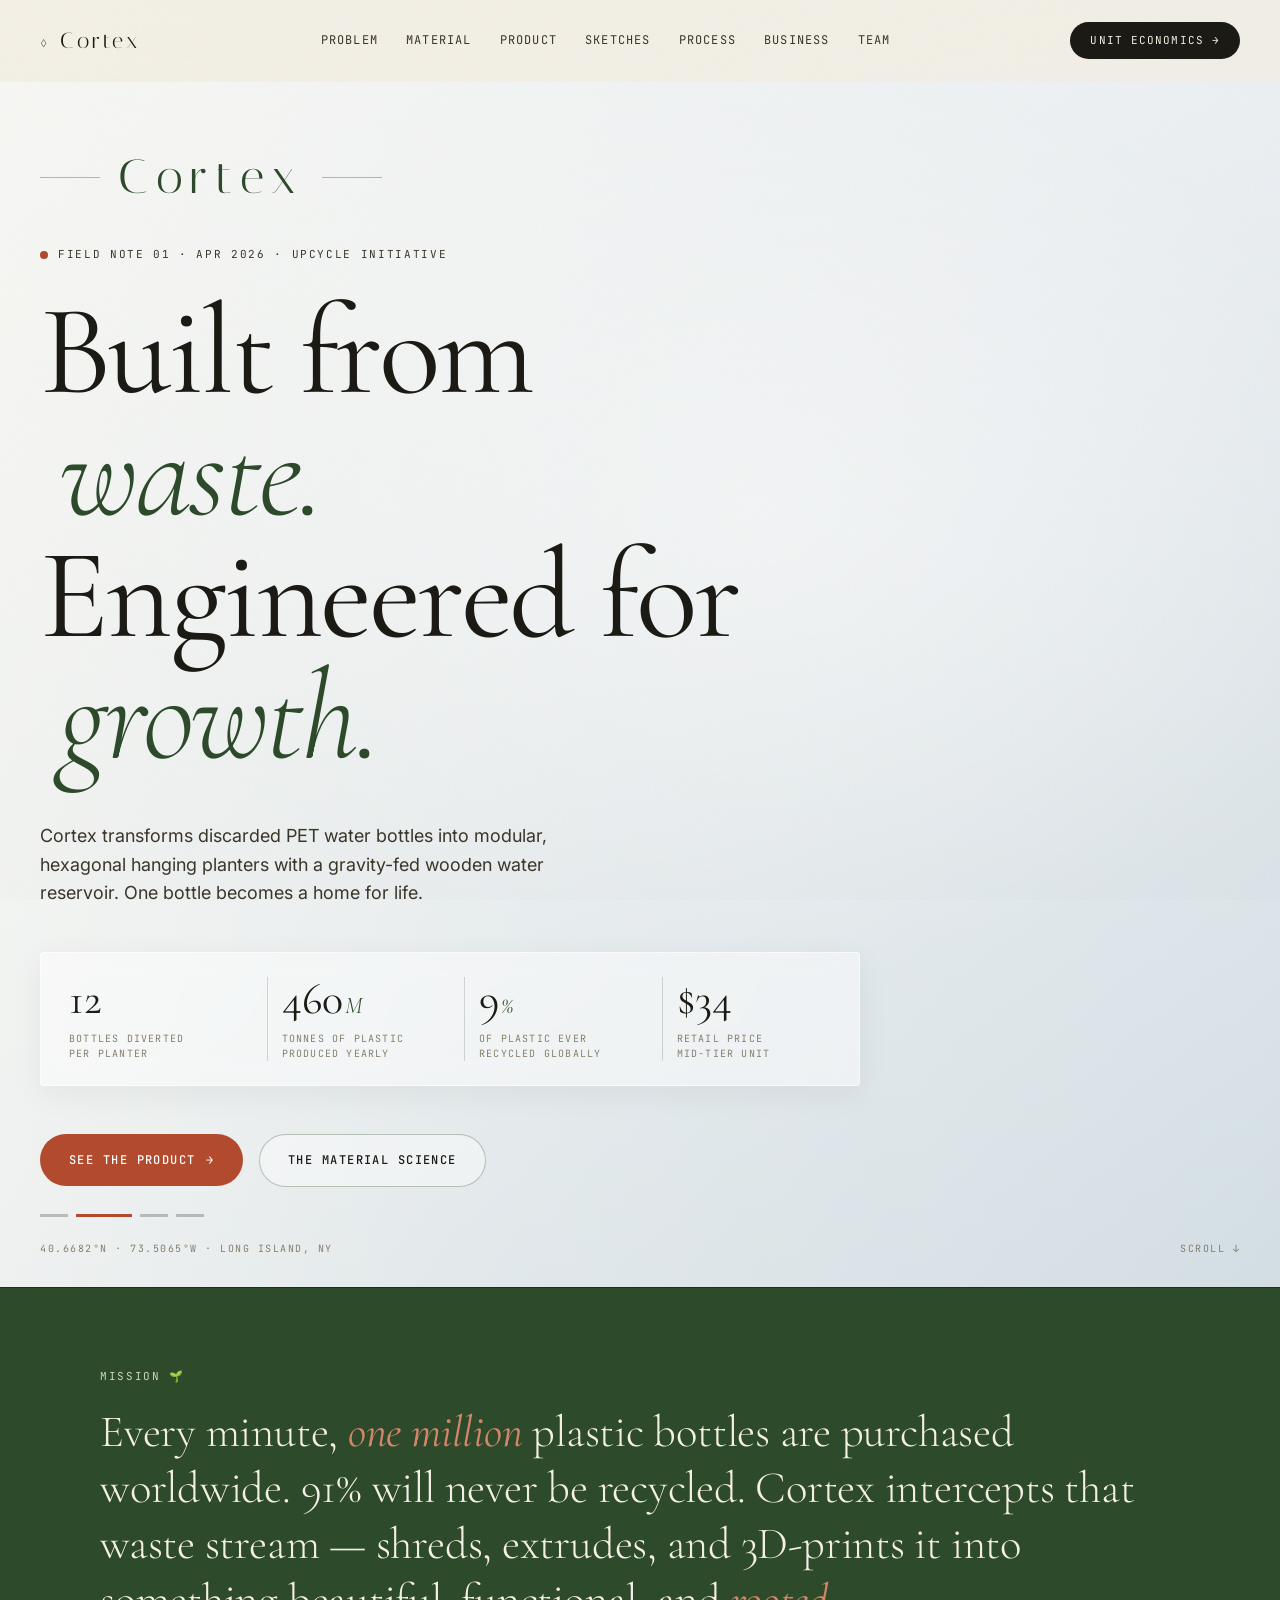
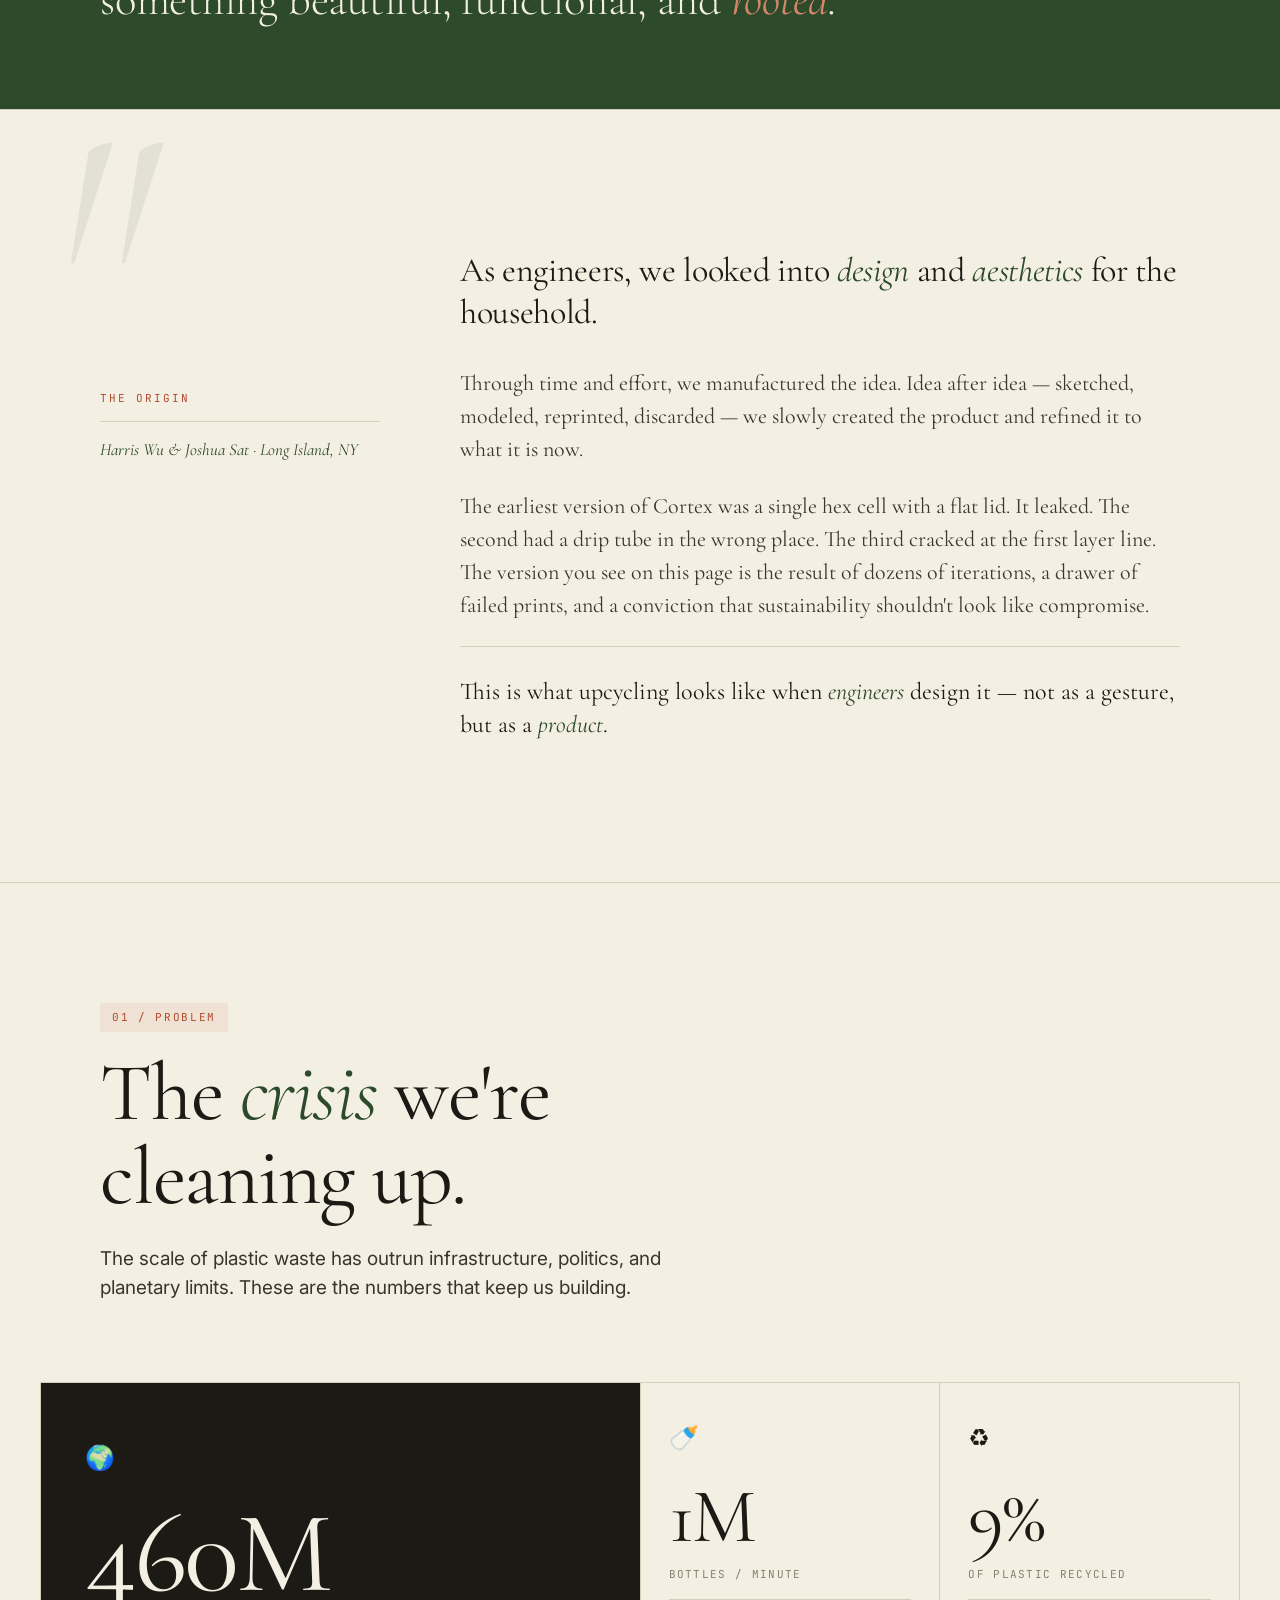
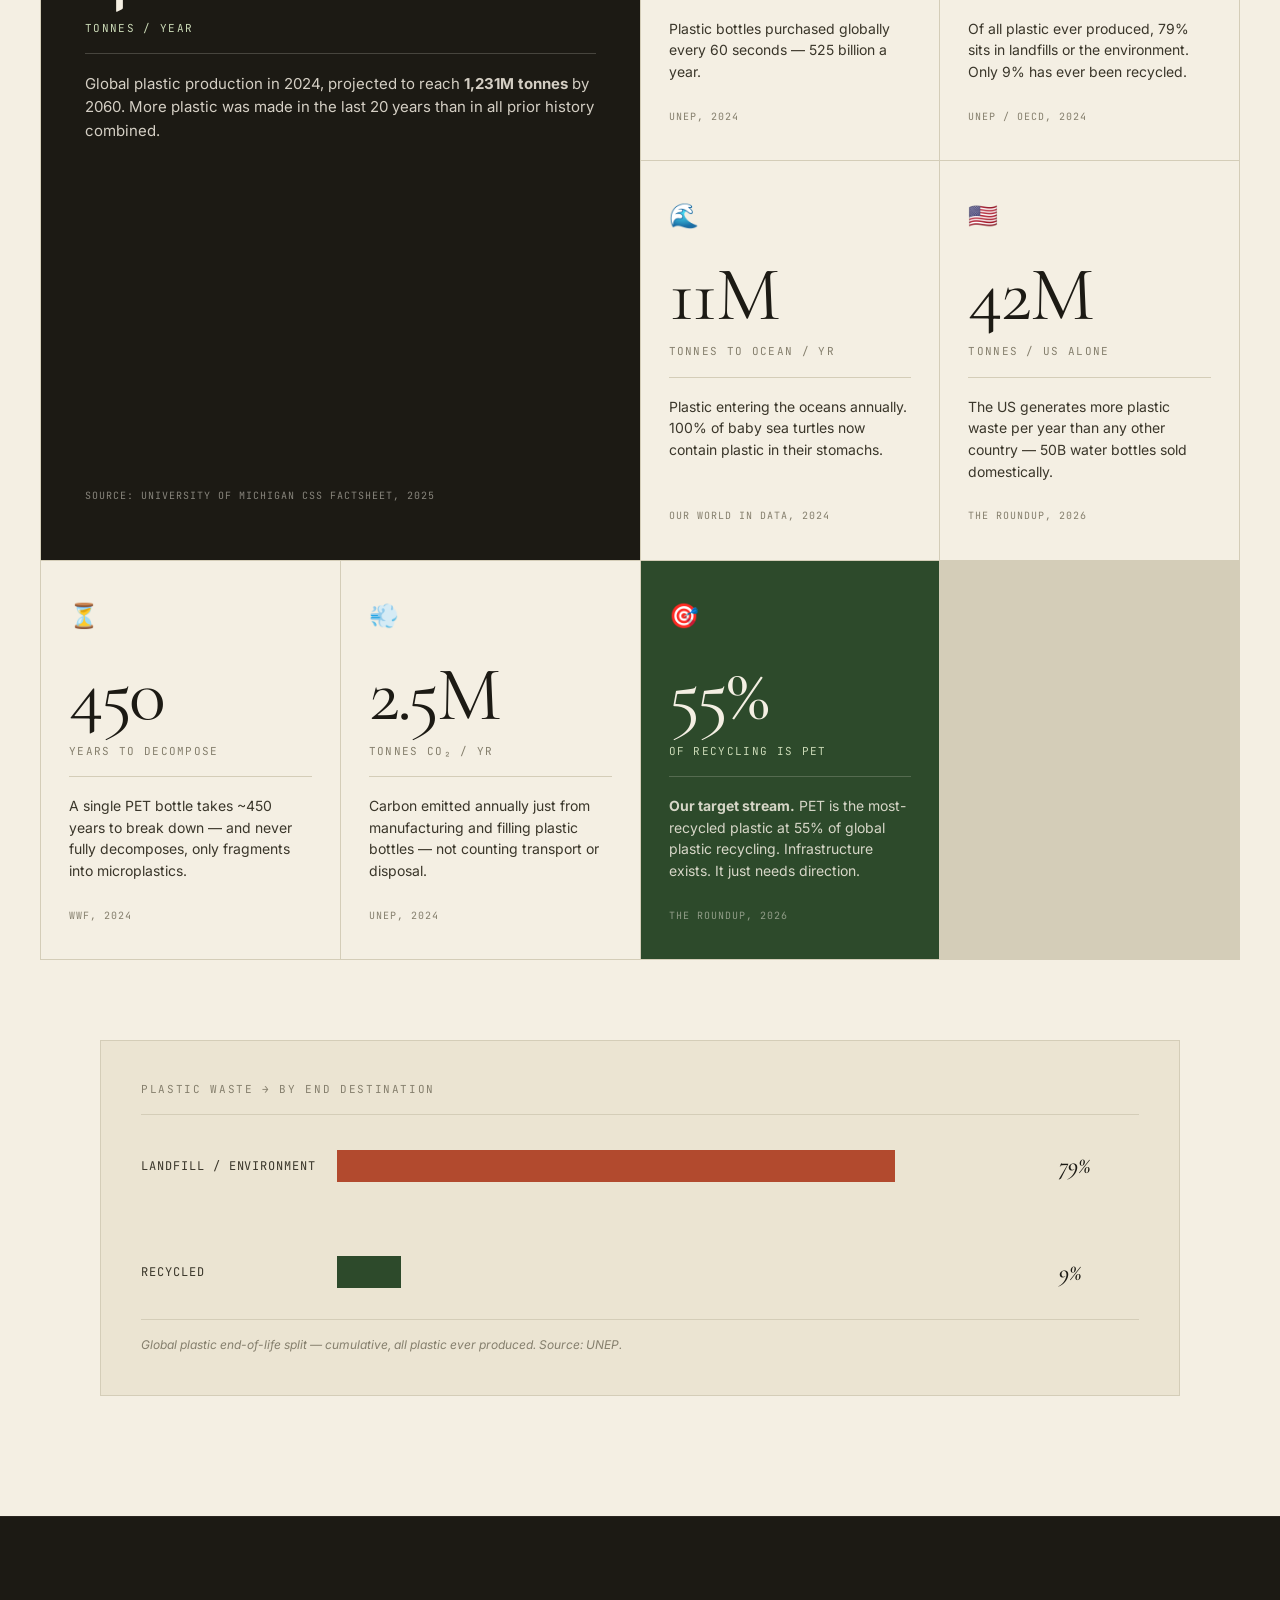
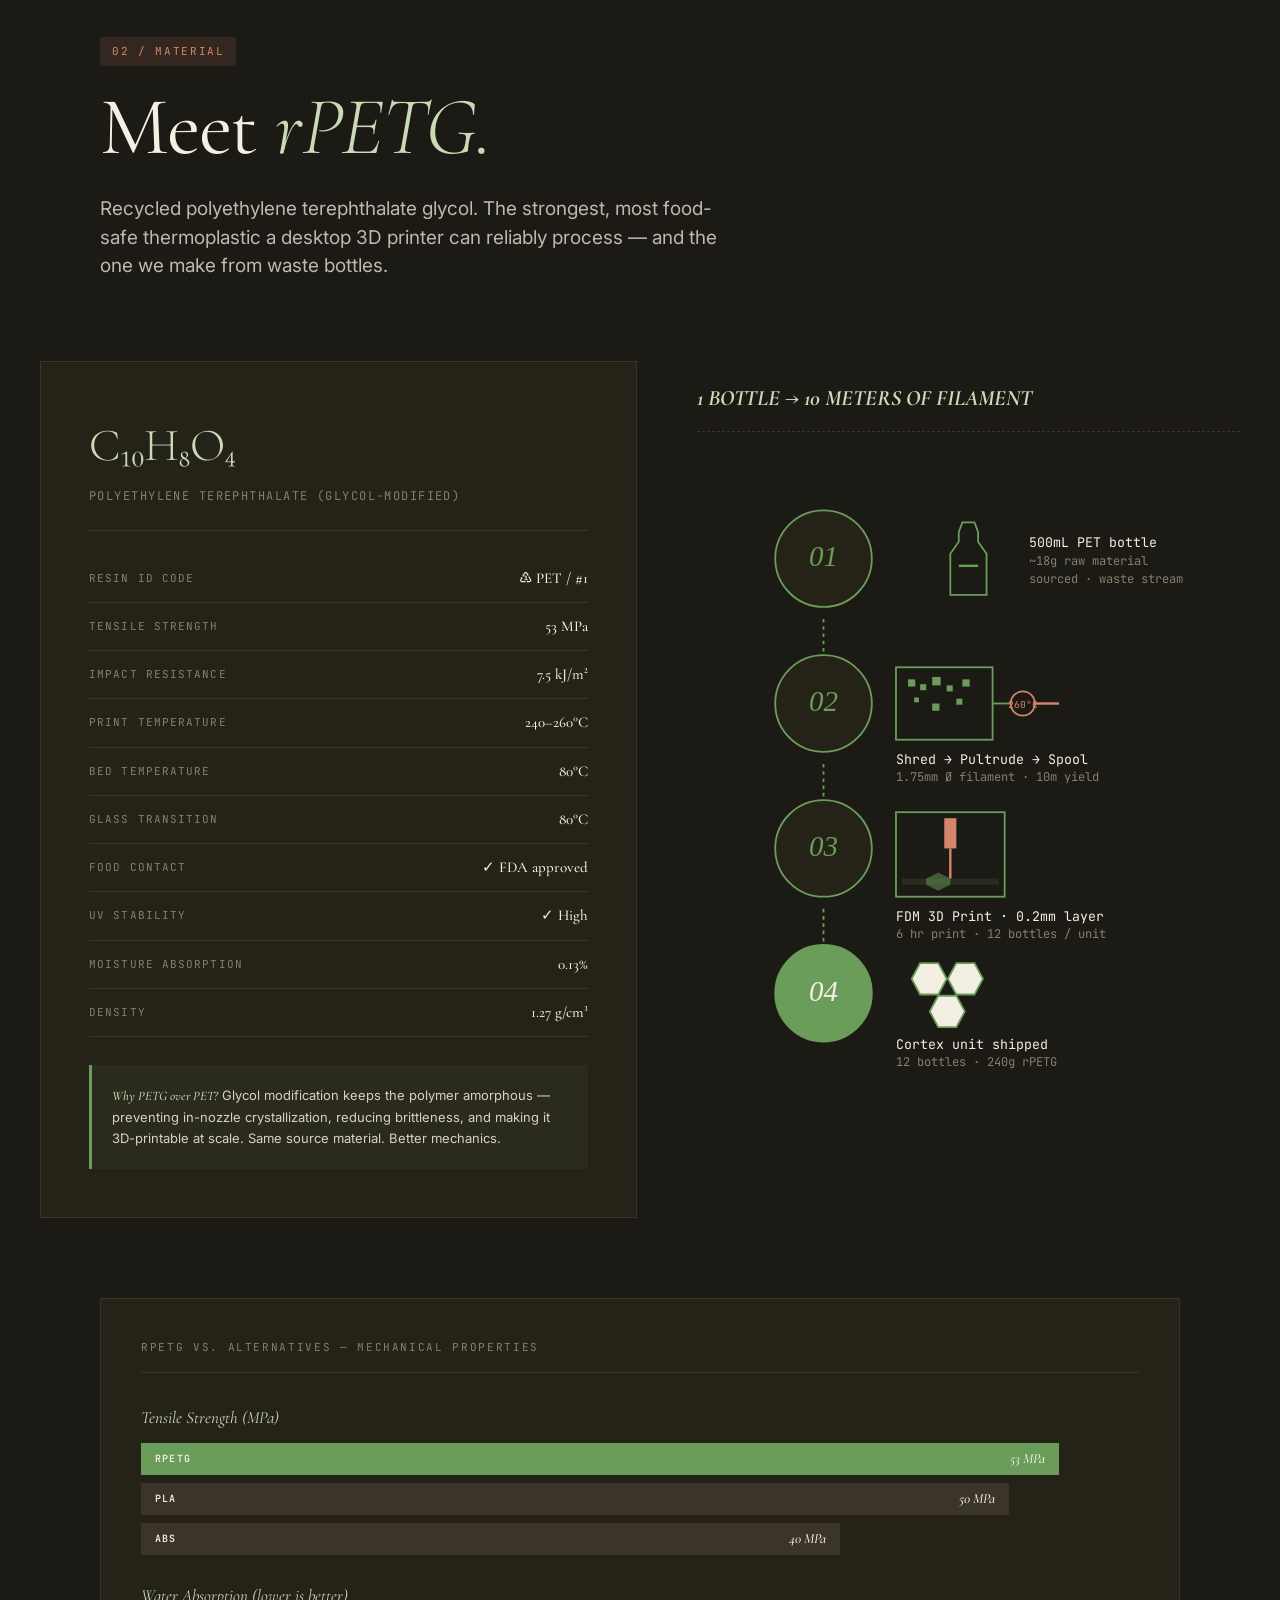
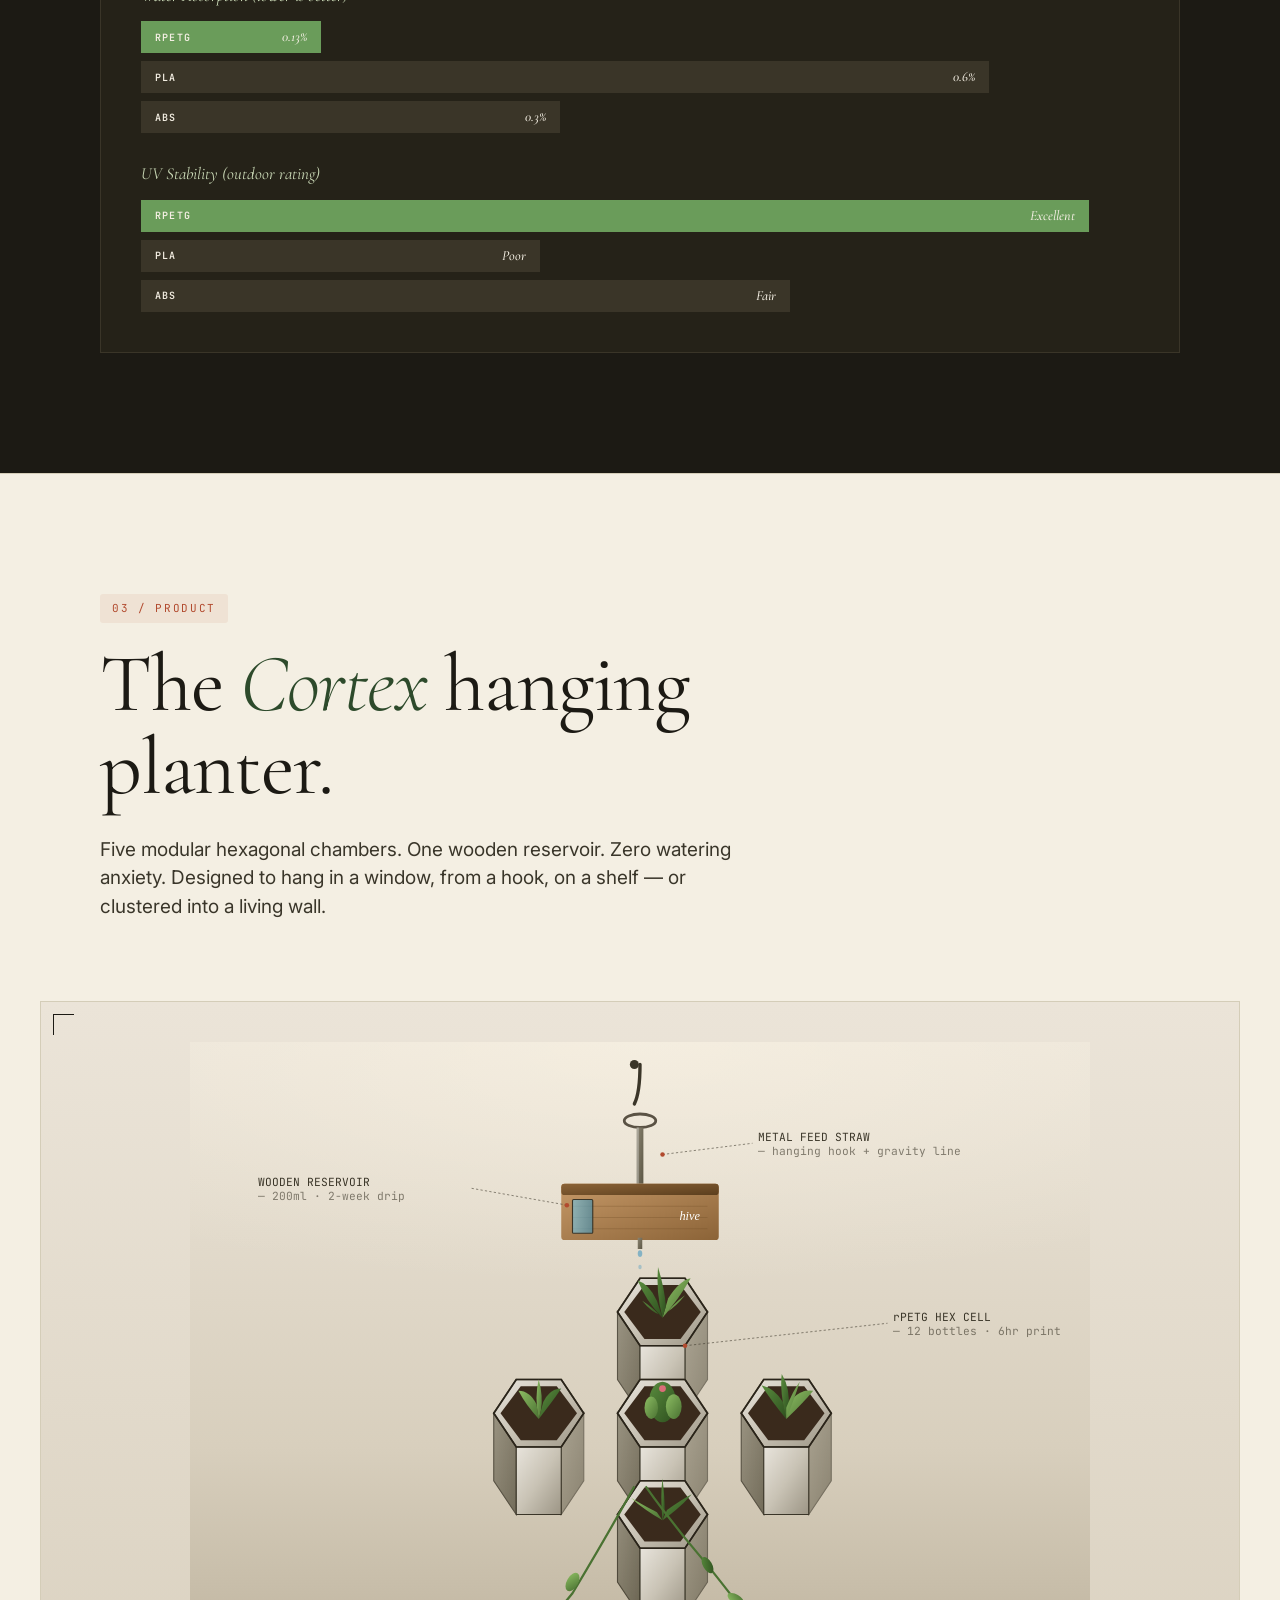
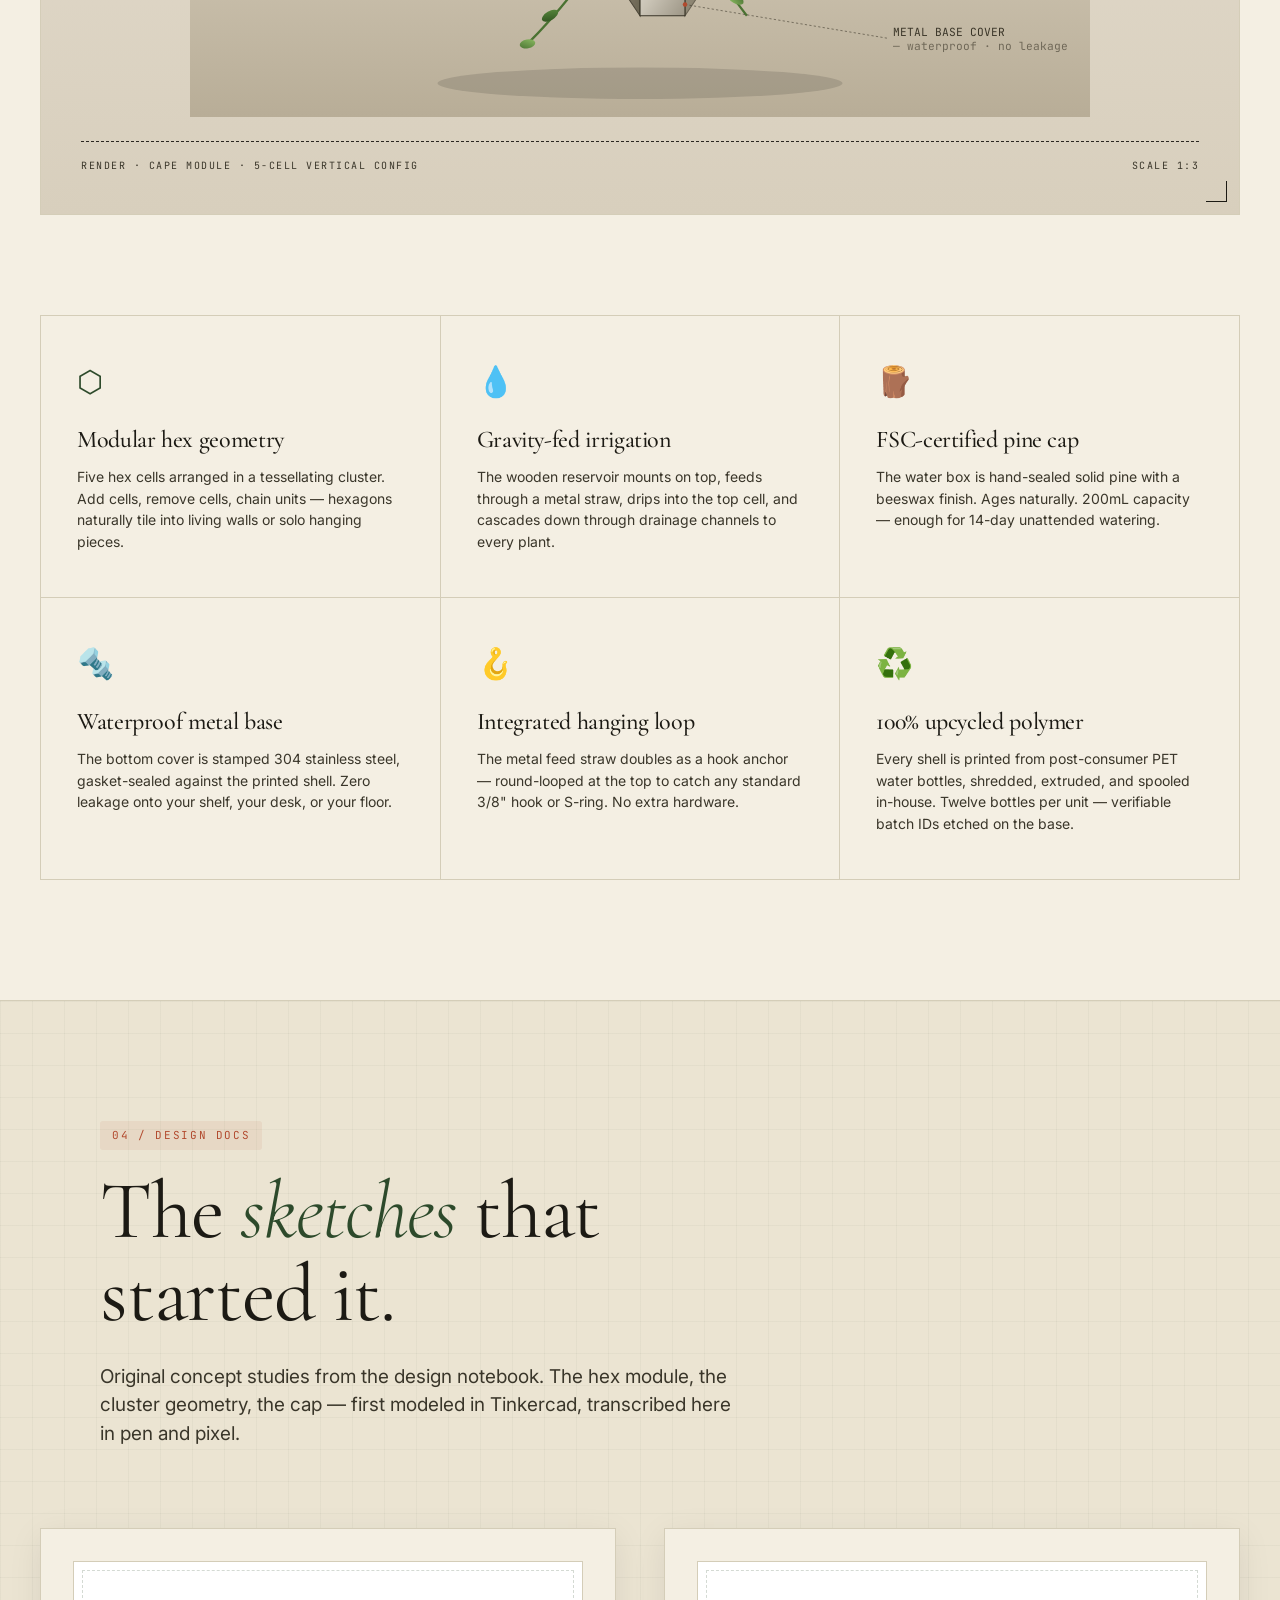
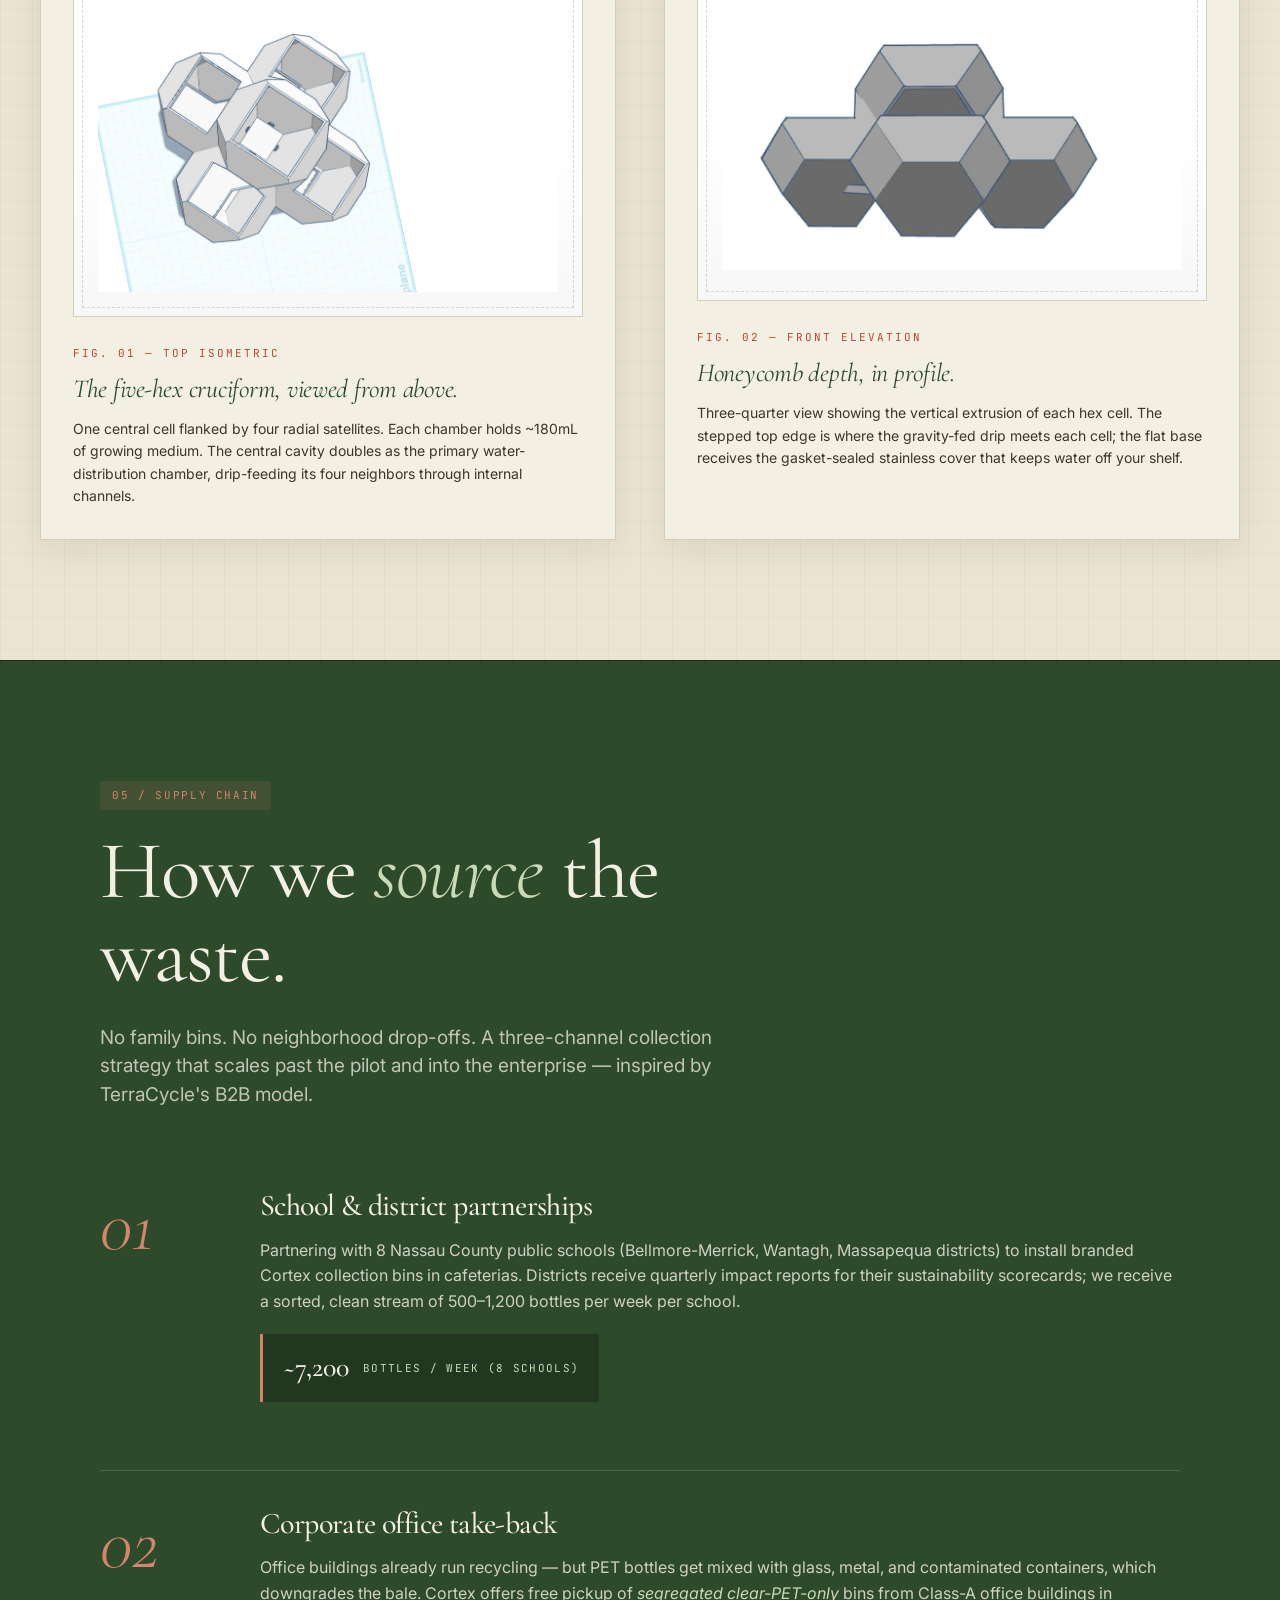
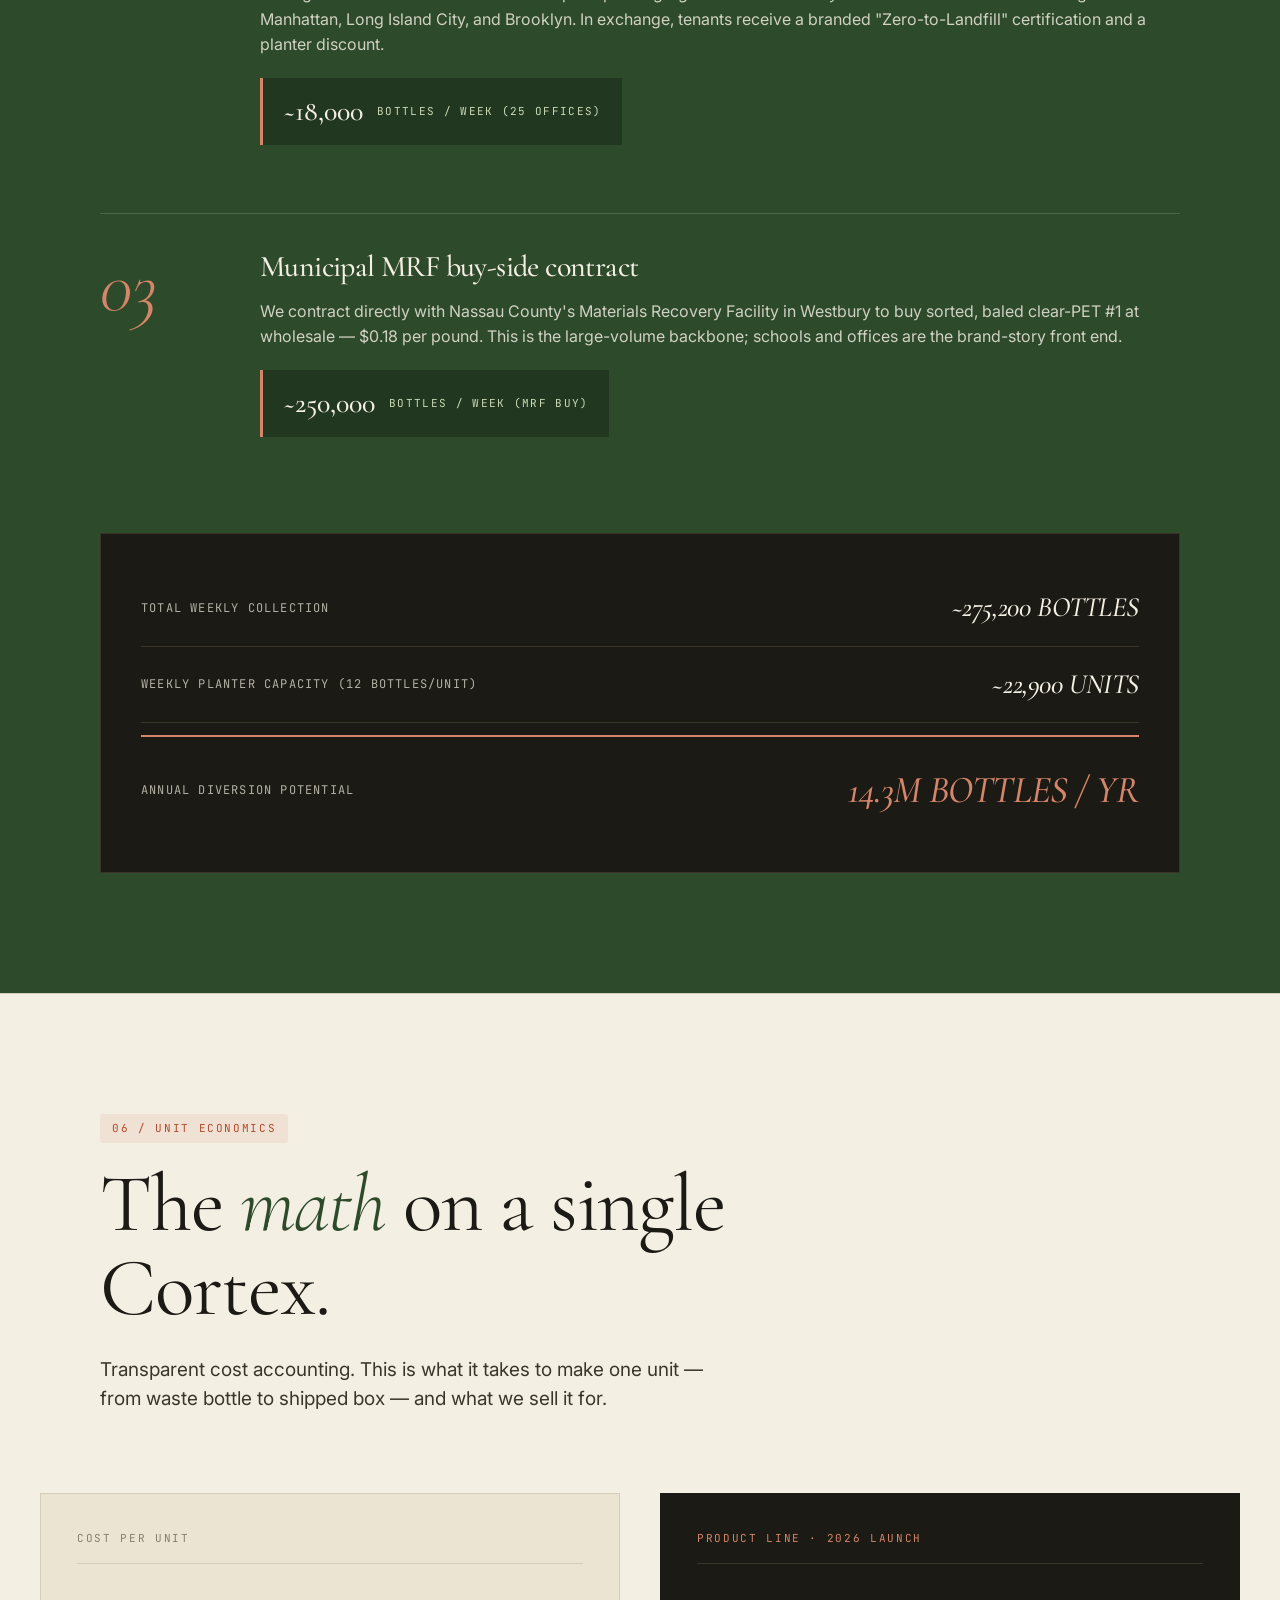
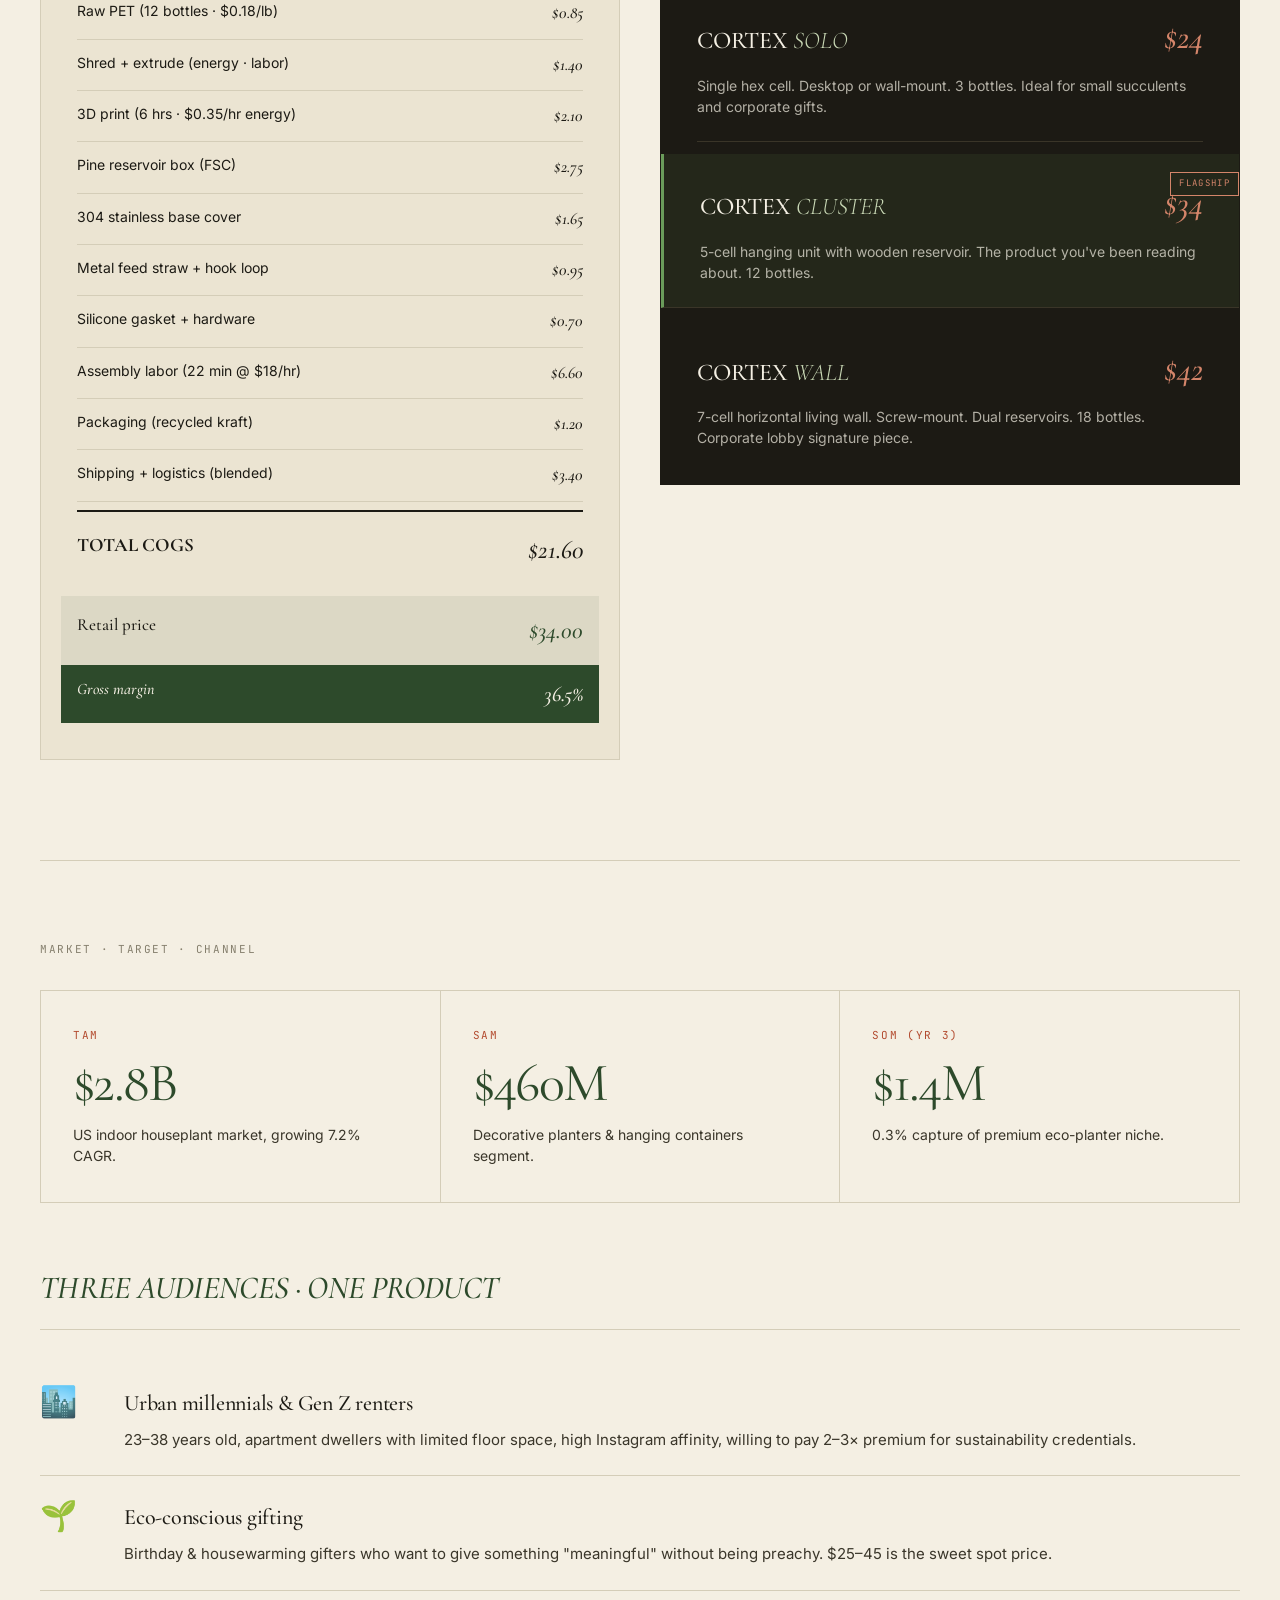
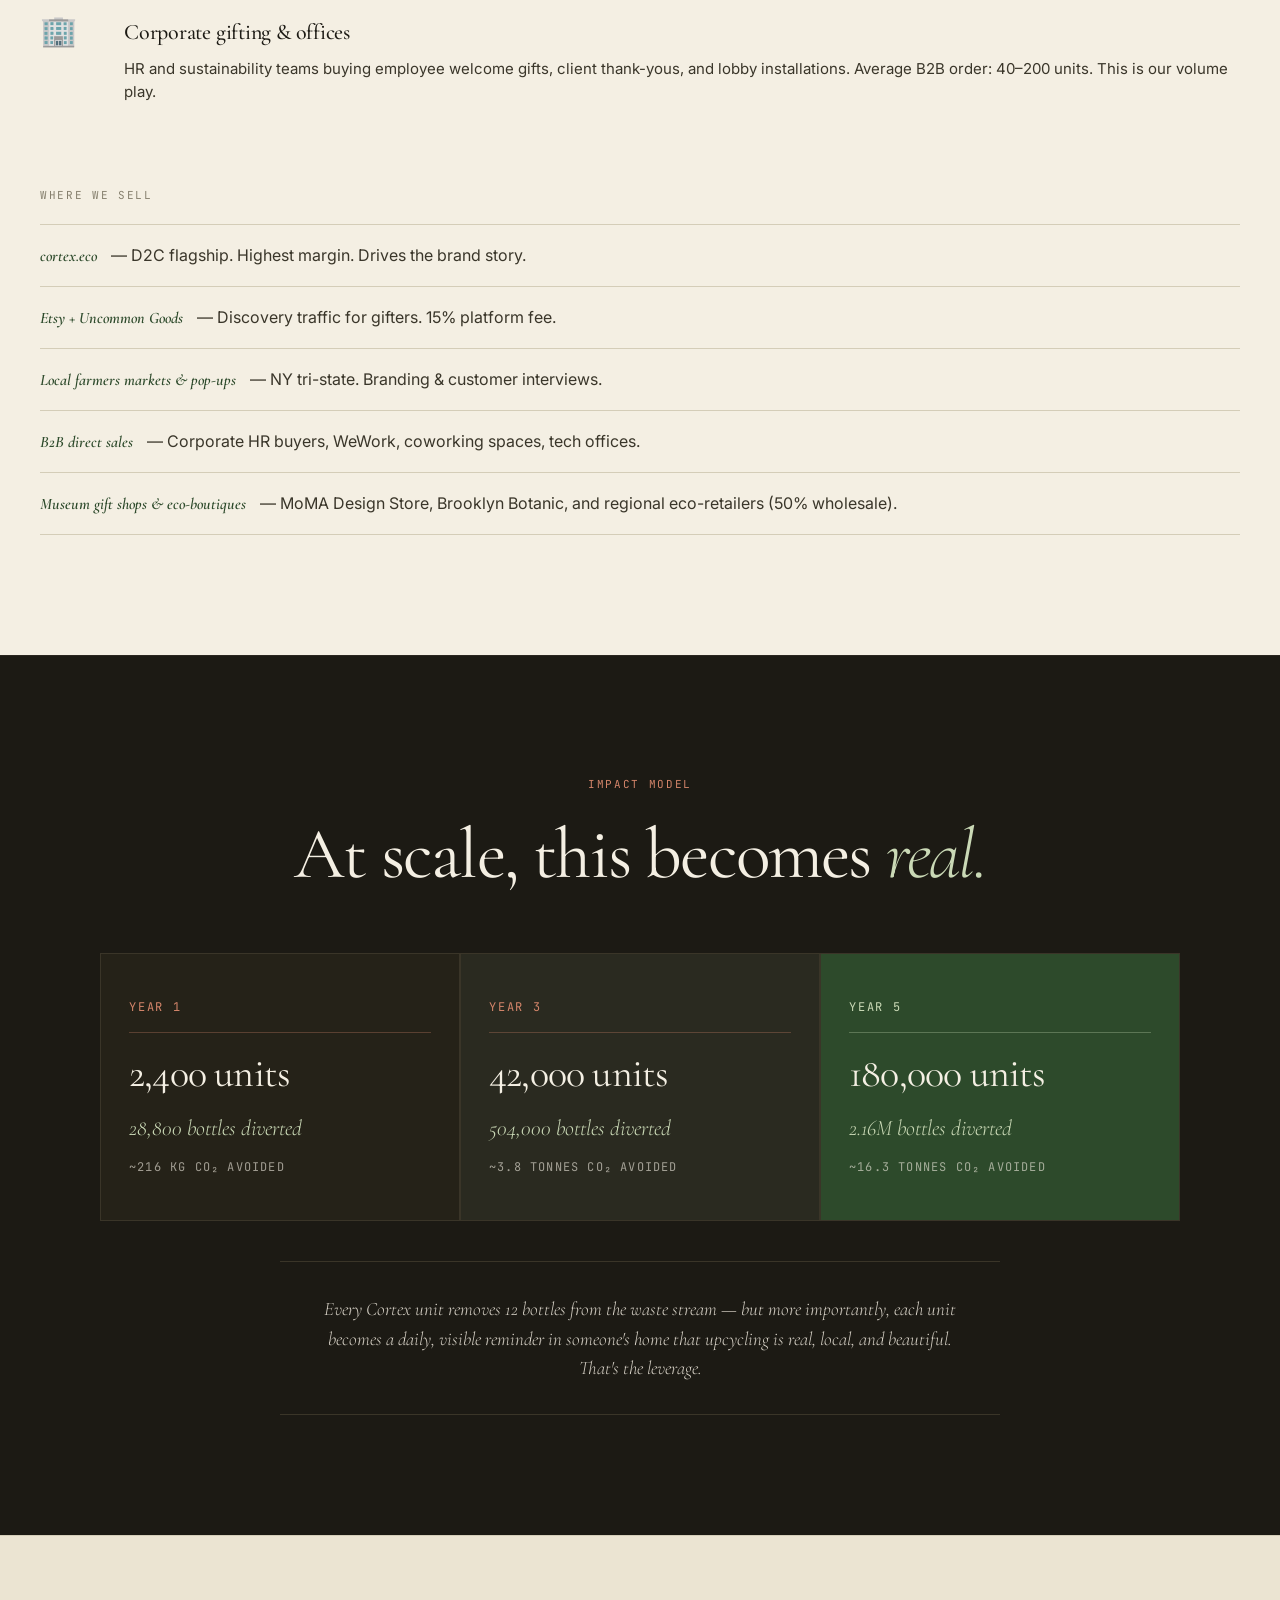
==== commit fa6a79ea: "Rename index (20).html to index.html" ====
--- a/index.html
+++ b/index.html
@@ -645,7 +645,7 @@
   <div class="sketches__grid">
     <figure class="sketch">
       <div class="sketch__frame">
-        <img src="assets/sketches/sketch-top.png" alt="Top-down isometric sketch of the Cortex hexagonal planter cluster showing five hex cells arranged in a cross formation" />
+        <img src="sketch-top.png" alt="Top-down isometric sketch of the Cortex hexagonal planter cluster showing five hex cells arranged in a cross formation" />
       </div>
       <figcaption>
         <div class="sketch__title">FIG. 01 — TOP ISOMETRIC</div>
@@ -656,7 +656,7 @@
 
     <figure class="sketch">
       <div class="sketch__frame">
-        <img src="assets/sketches/sketch-front.png" alt="Front perspective sketch of the Cortex planter showing the hexagonal 3D extrusion and base cover" />
+        <img src="sketch-front.png" alt="Front perspective sketch of the Cortex planter showing the hexagonal 3D extrusion and base cover" />
       </div>
       <figcaption>
         <div class="sketch__title">FIG. 02 — FRONT ELEVATION</div>
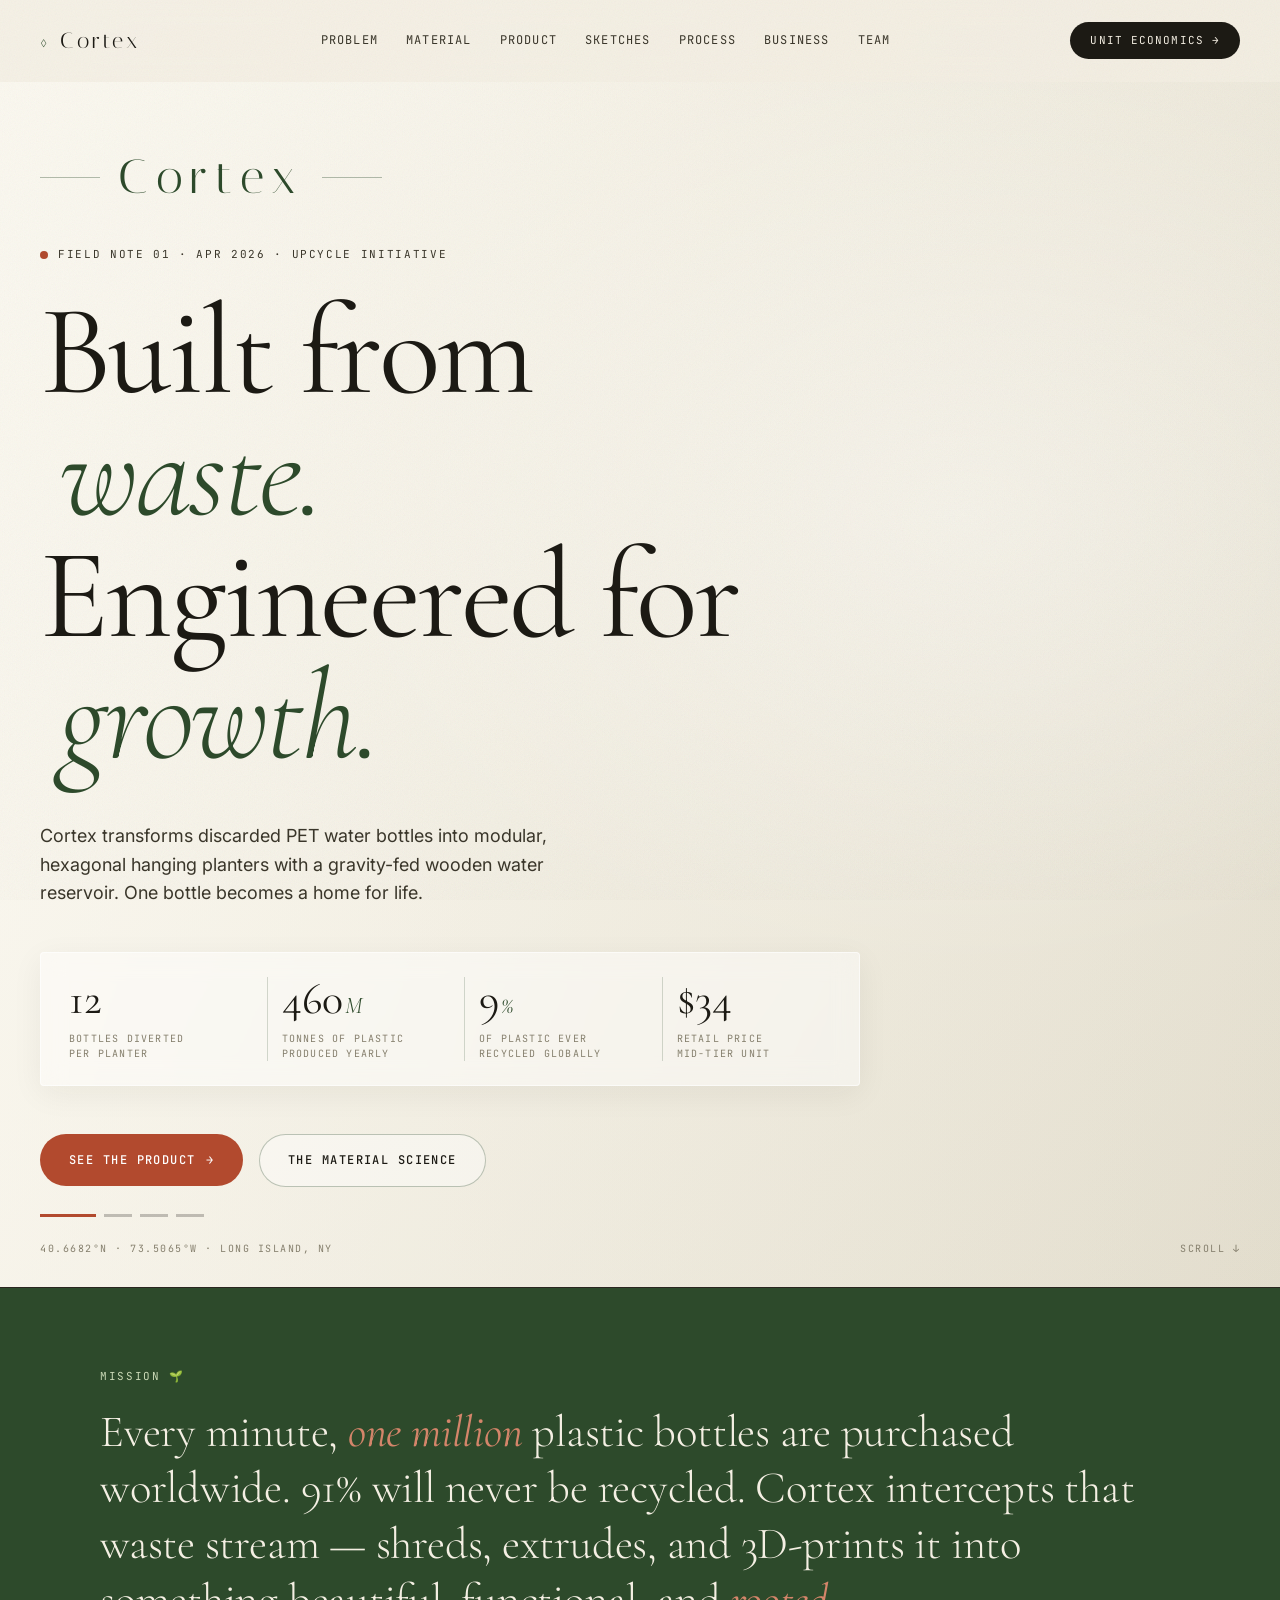
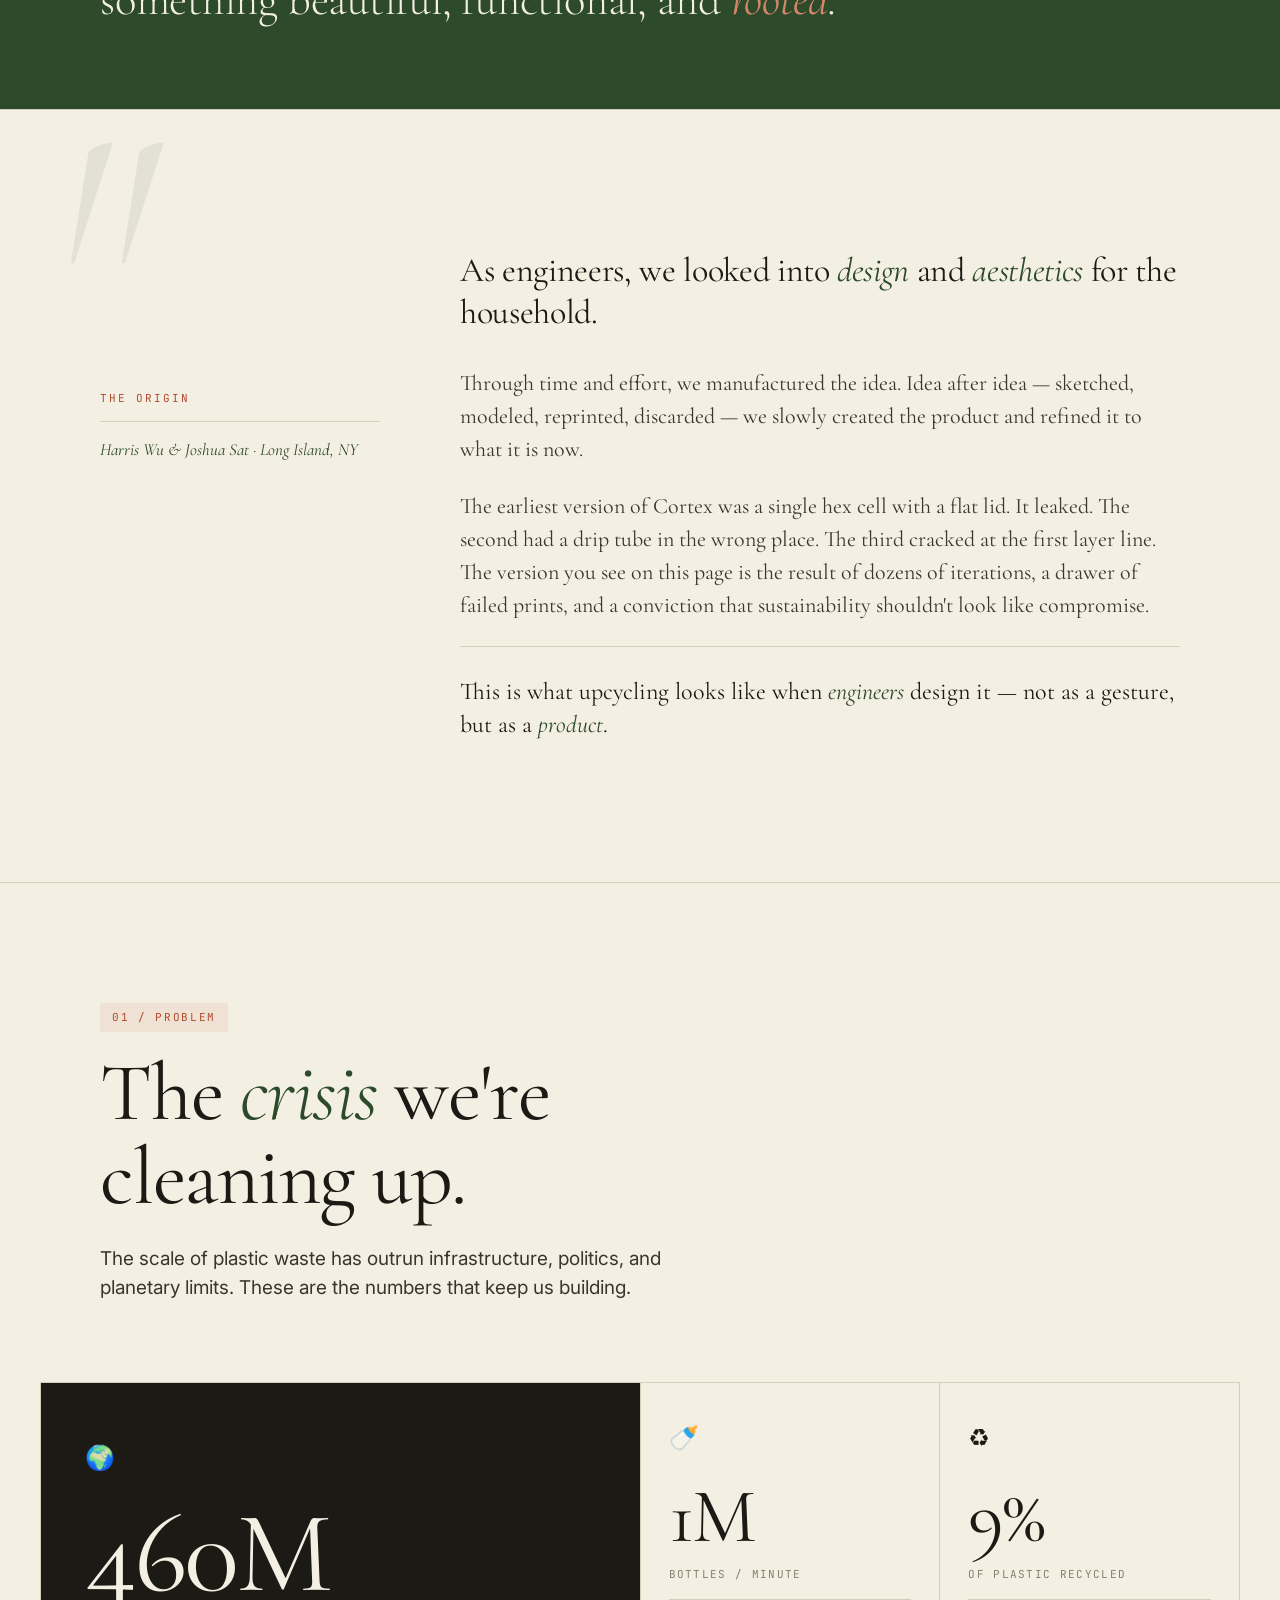
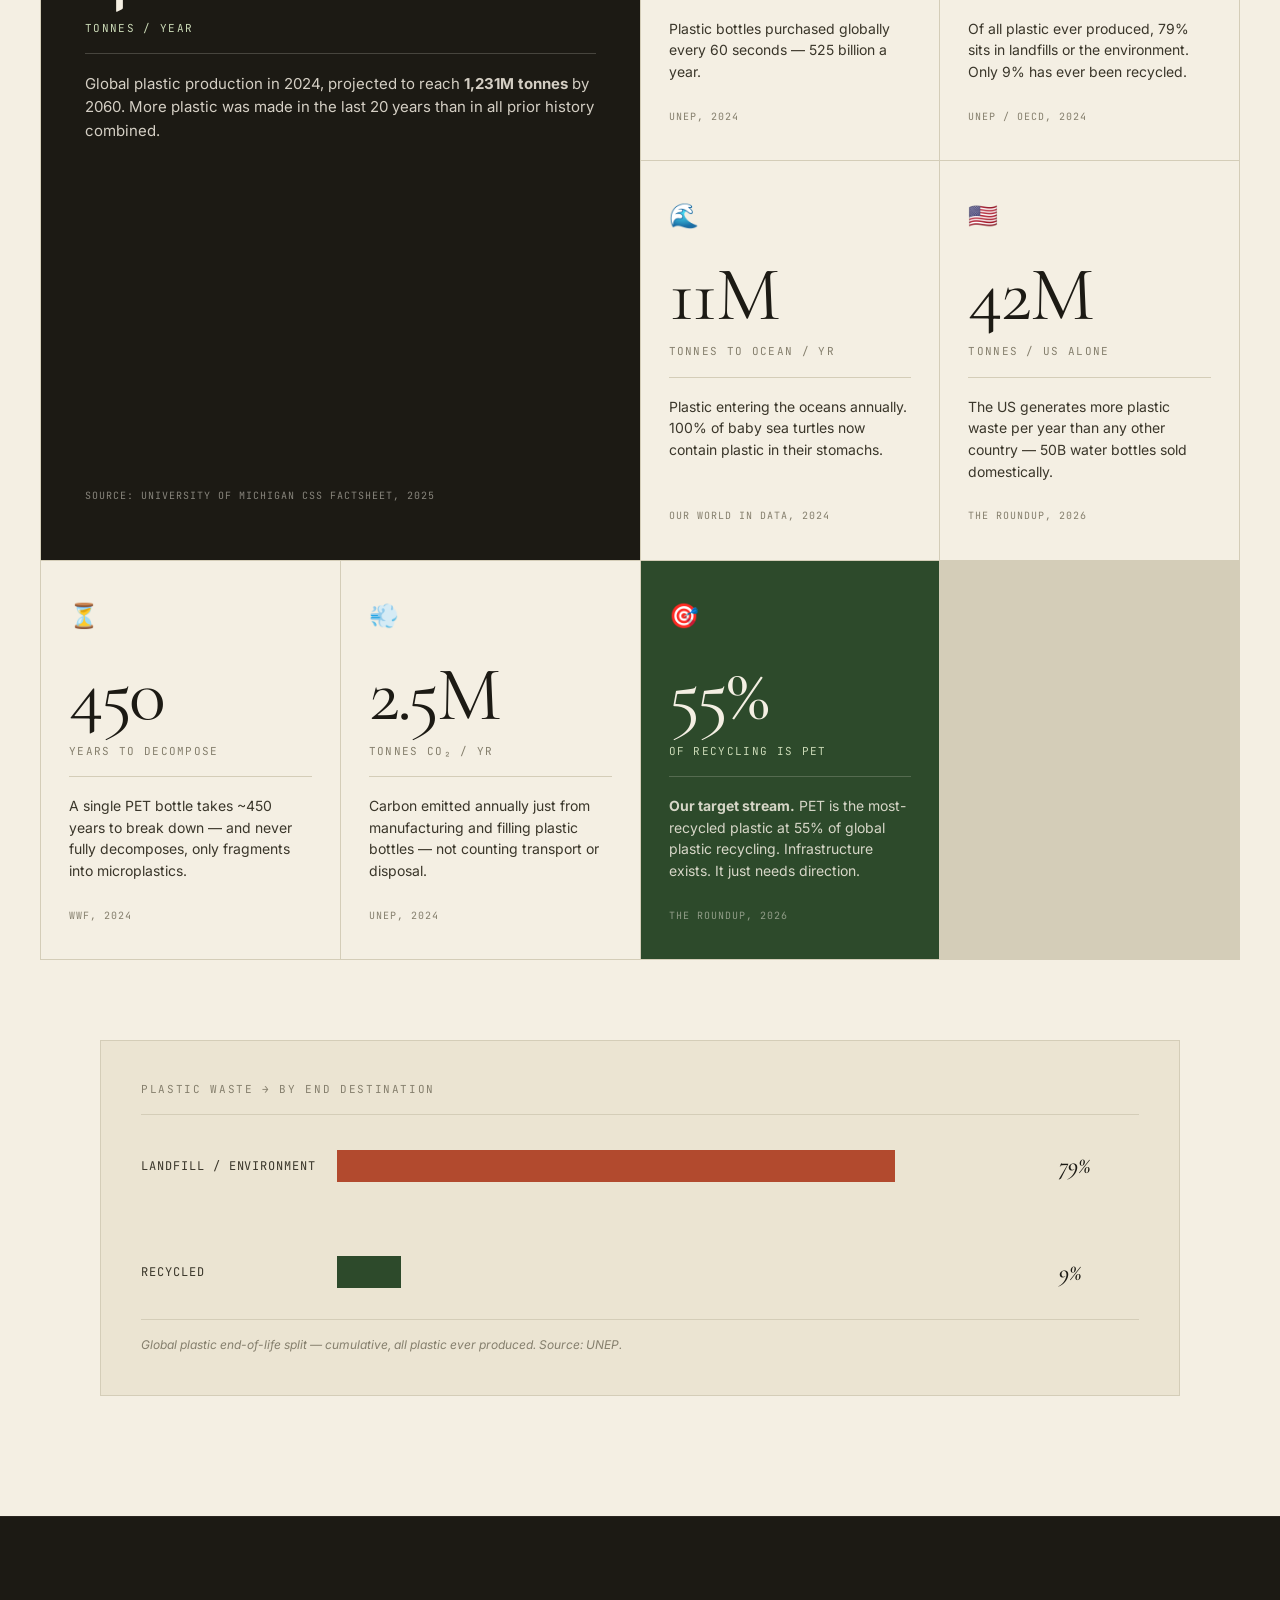
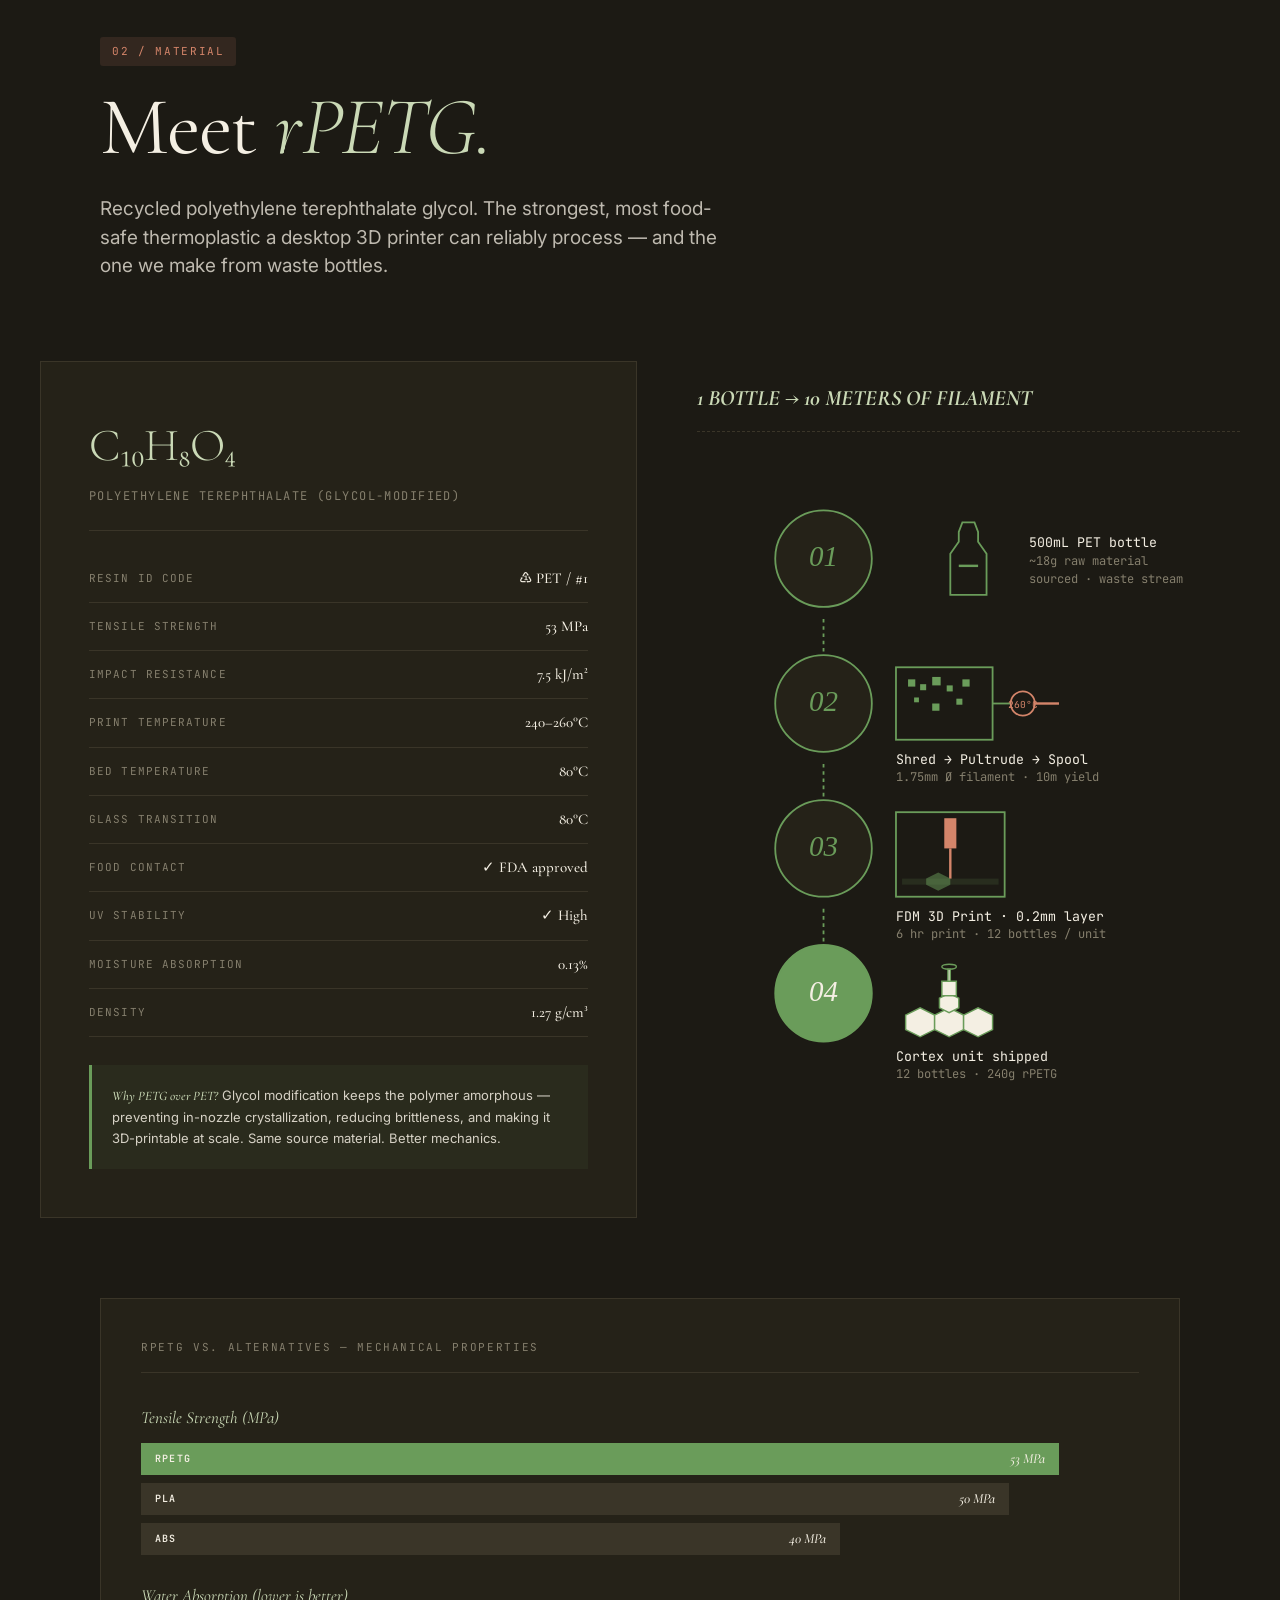
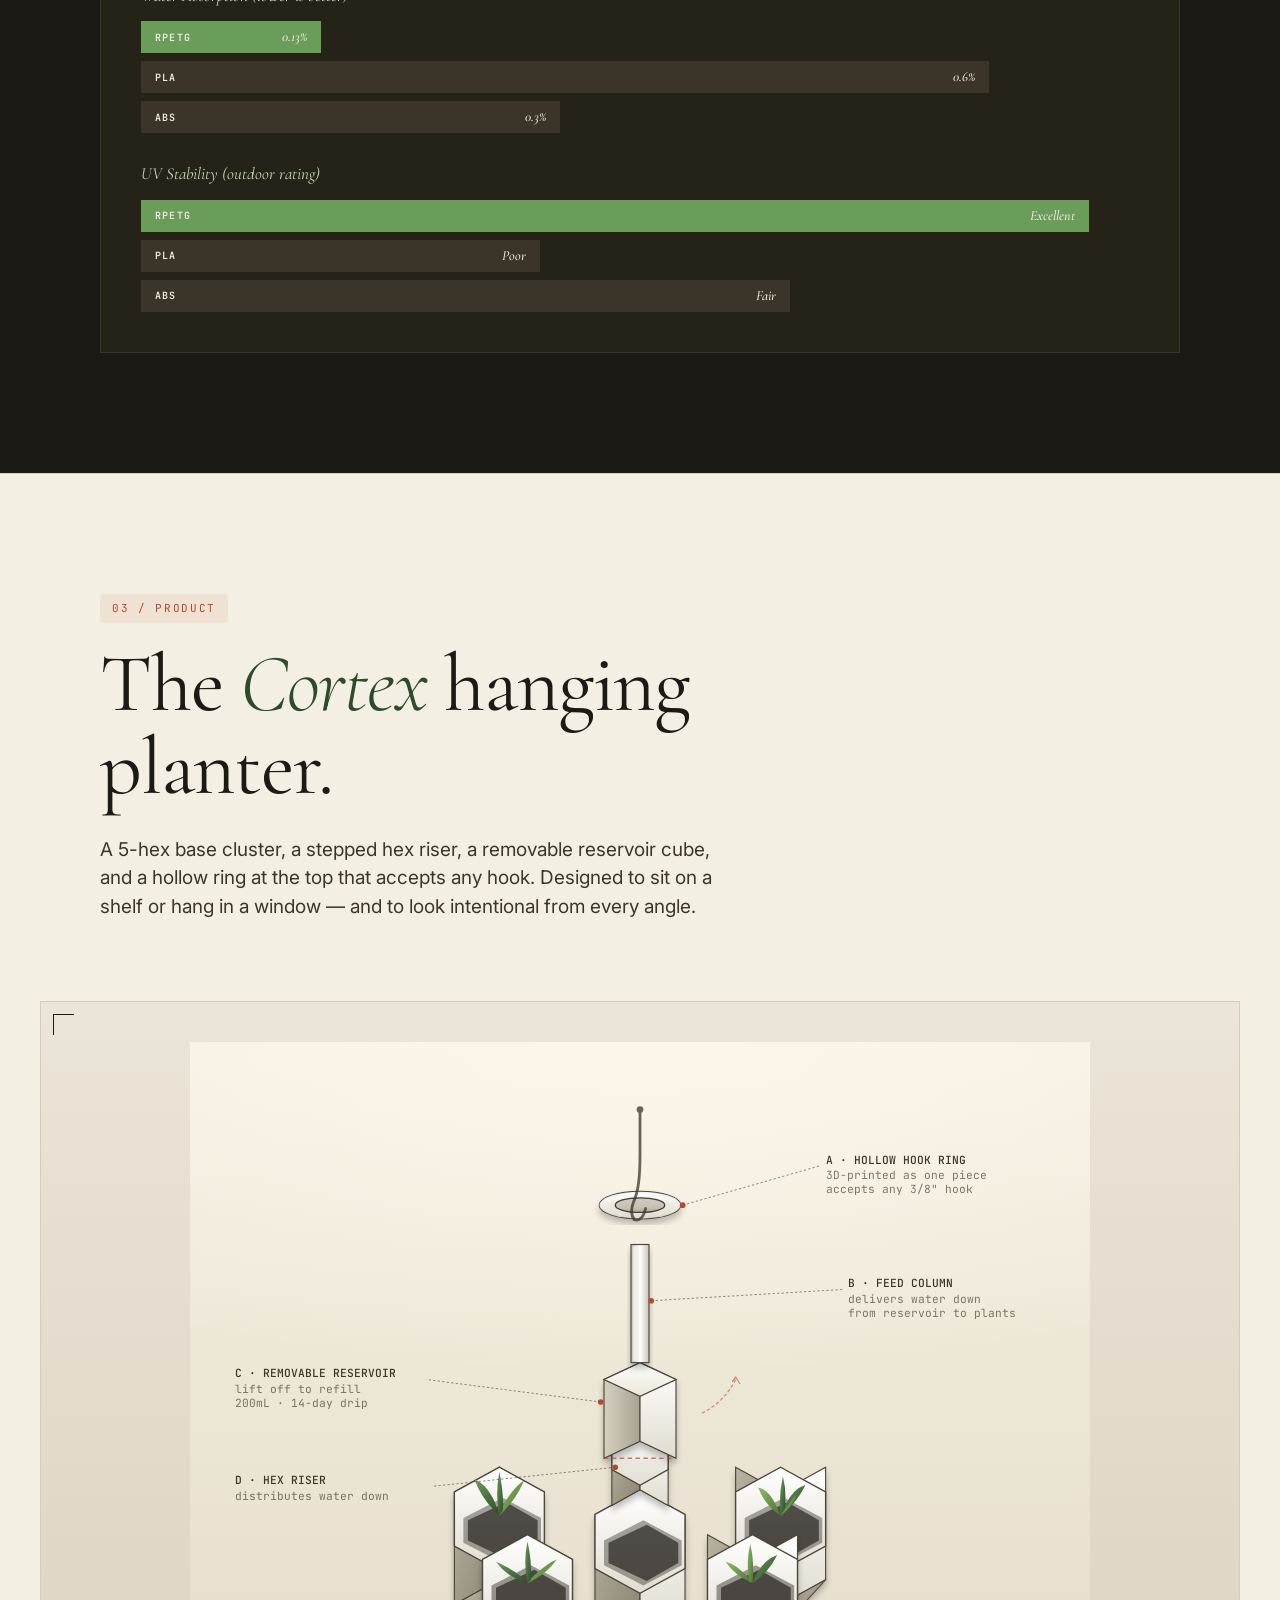
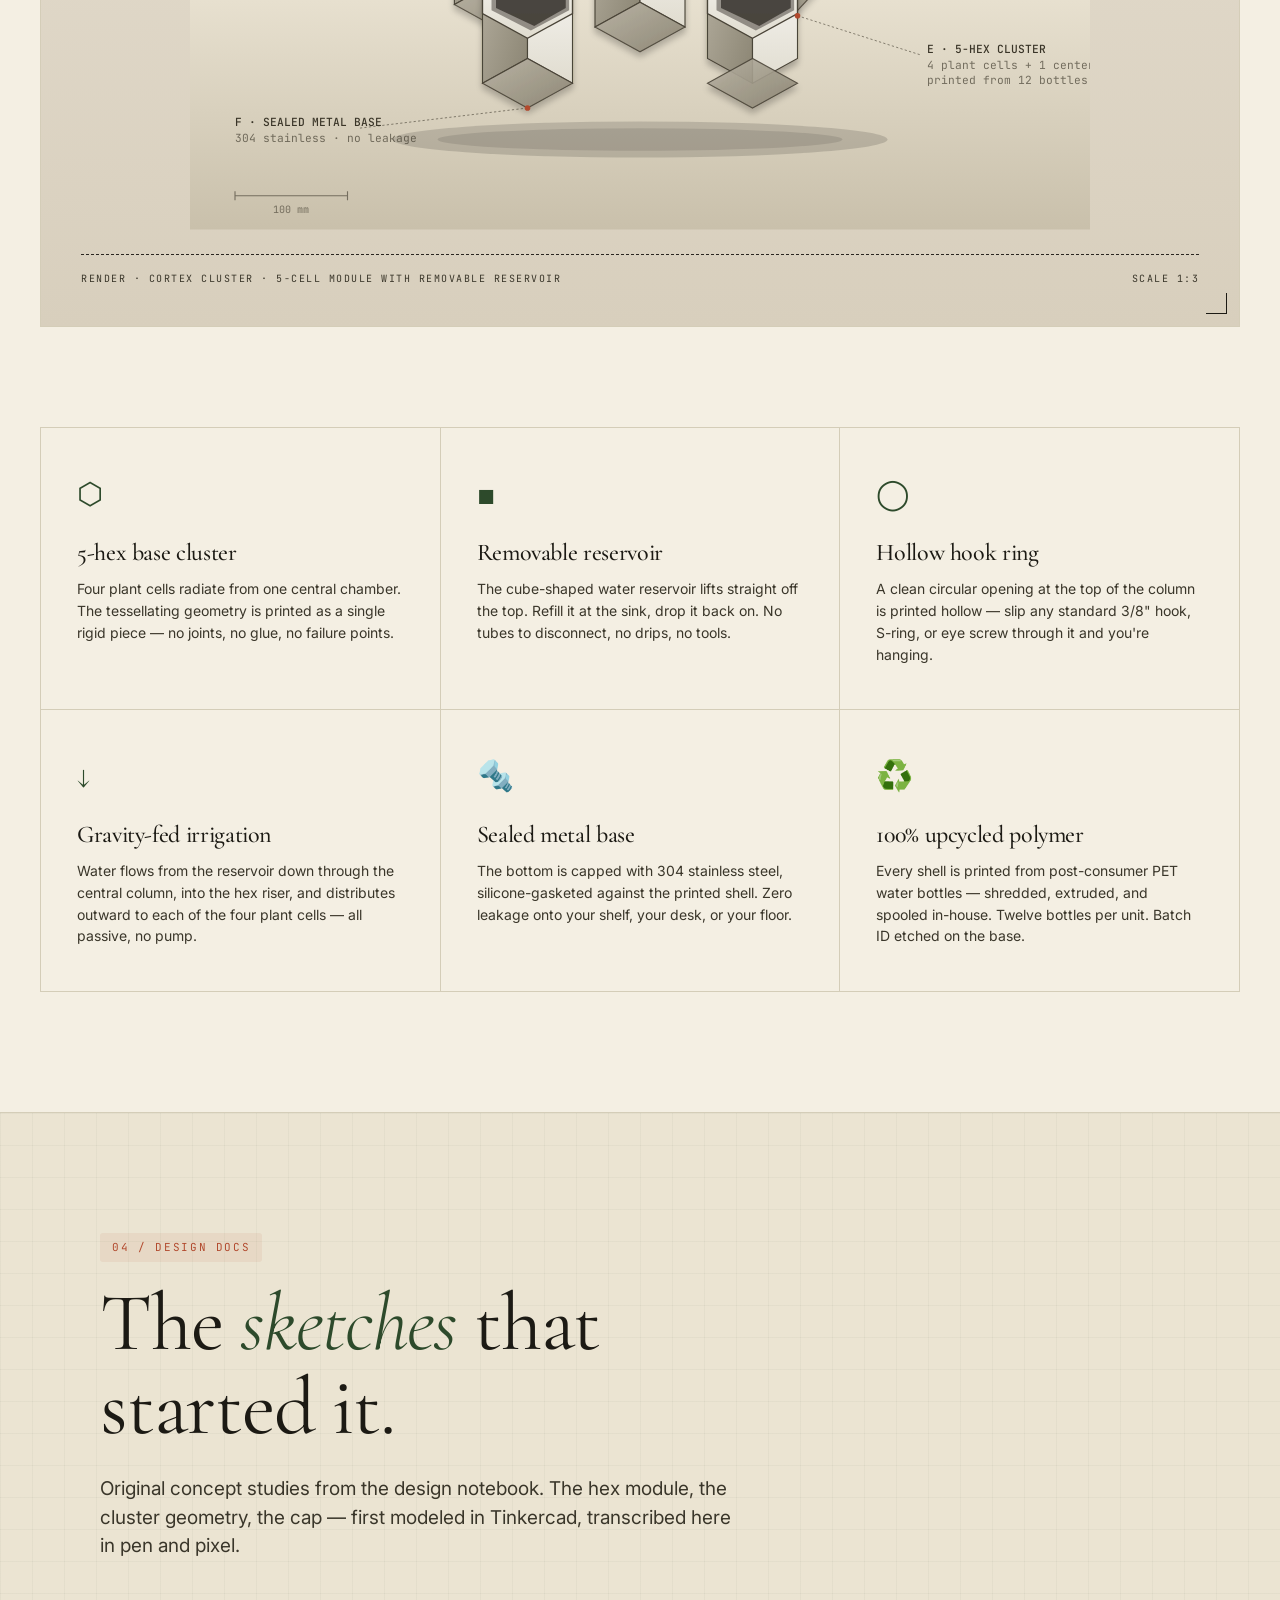
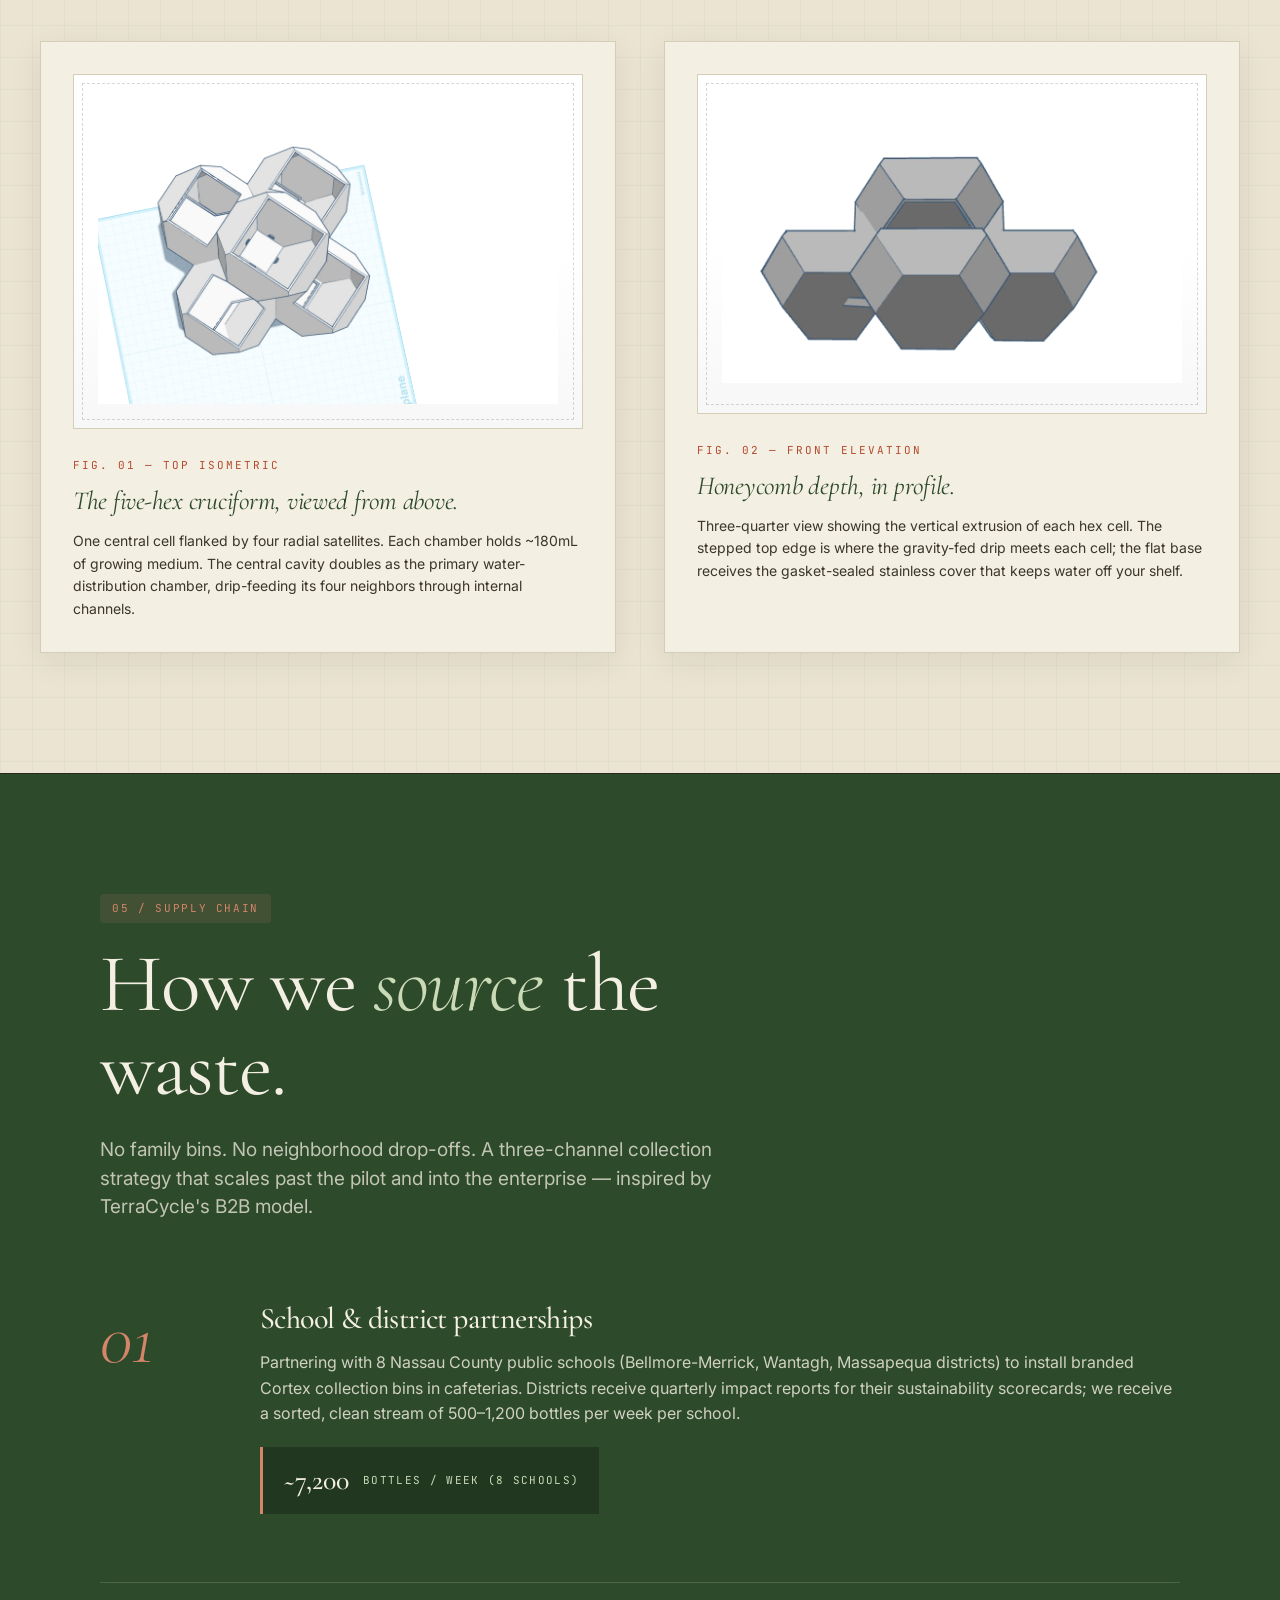
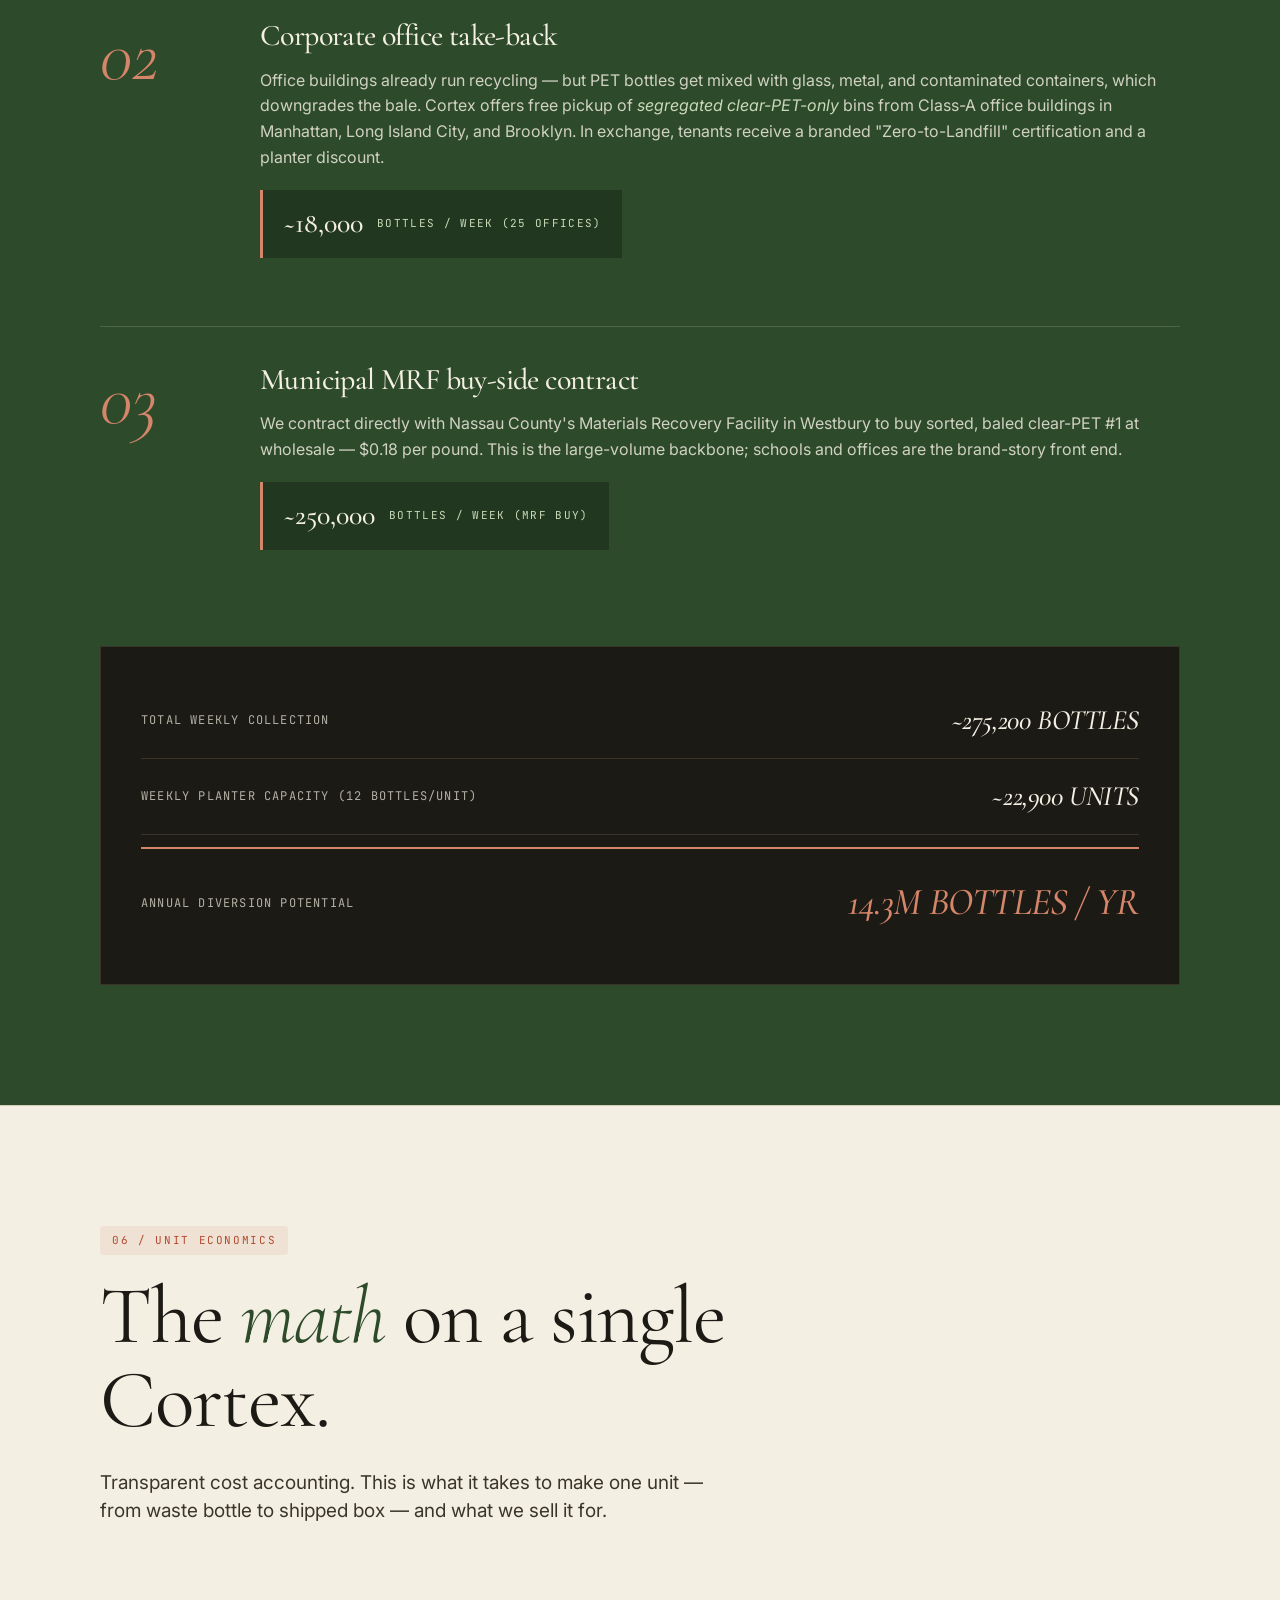
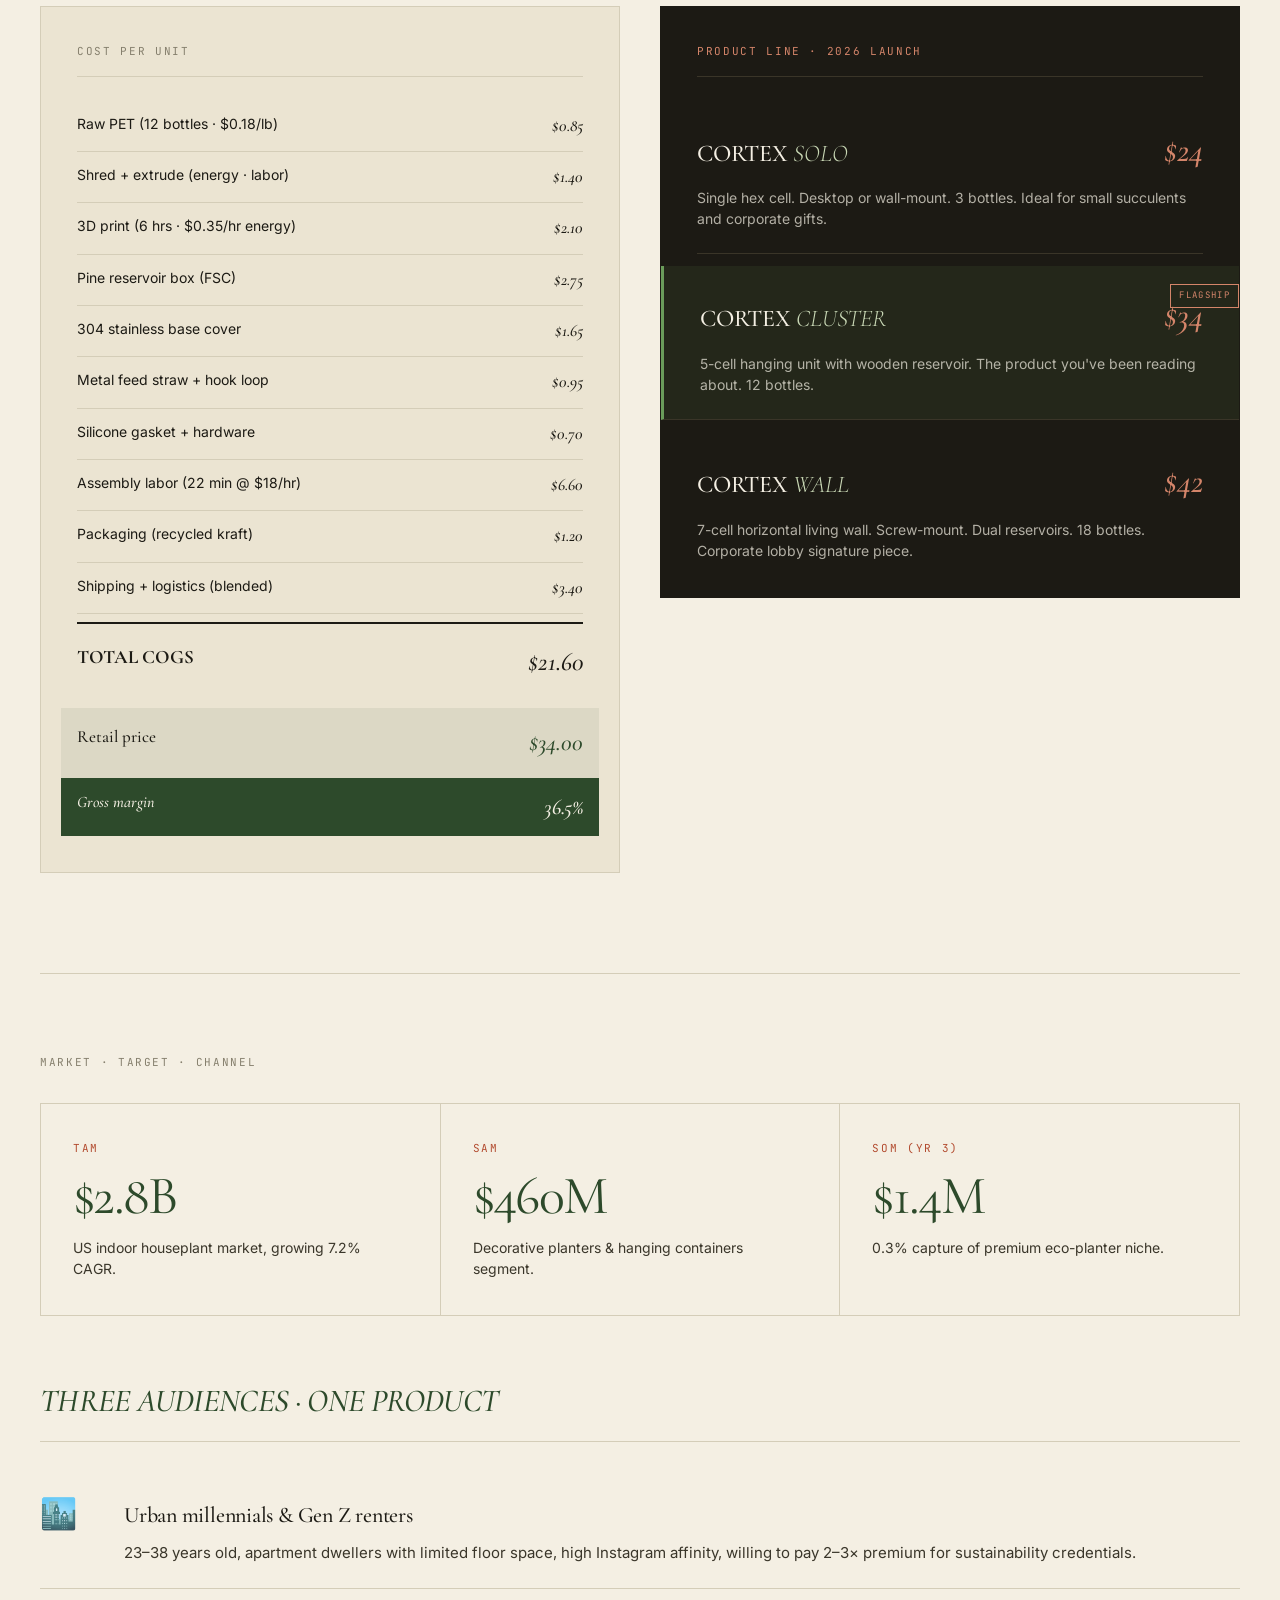
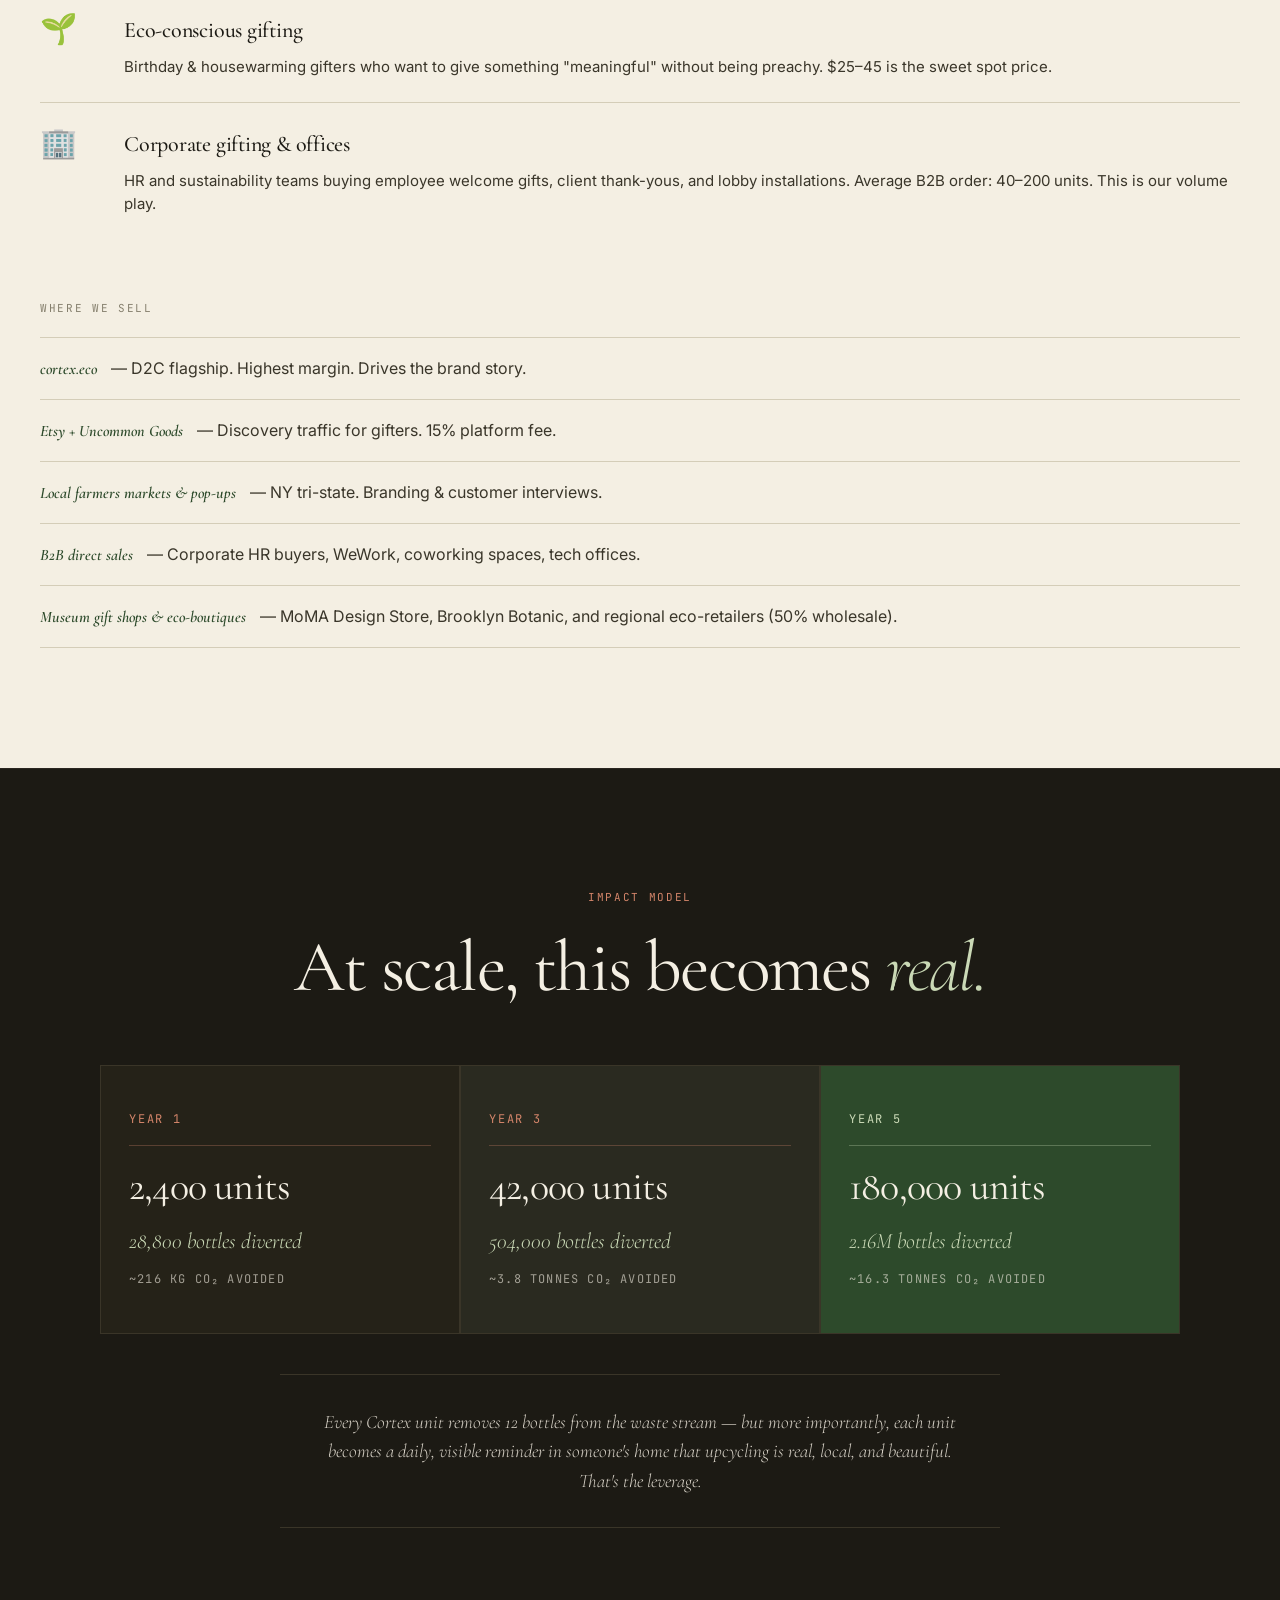
==== commit 7a721aa7: "Rename index (21).html to index.html" ====
--- a/index.html
+++ b/index.html
@@ -336,14 +336,23 @@
           <text x="80" y="446" text-anchor="middle" font-family="Fraunces" font-size="24" fill="var(--paper)" font-style="italic">04</text>
         </g>
         <g transform="translate(140, 410)">
-          <!-- hexagon cluster -->
-          <g stroke="var(--green)" stroke-width="1.5" fill="var(--paper)">
-            <polygon points="20,5 35,5 42,18 35,31 20,31 13,18"/>
-            <polygon points="50,5 65,5 72,18 65,31 50,31 43,18"/>
-            <polygon points="35,32 50,32 57,45 50,58 35,58 28,45"/>
+          <!-- mini cube on hex riser on 5-hex cluster -->
+          <g stroke="var(--green)" stroke-width="1.2" fill="var(--paper)">
+            <!-- base cluster (simplified 3-hex view) -->
+            <polygon points="8,48 20,42 32,48 32,60 20,66 8,60"/>
+            <polygon points="32,48 44,42 56,48 56,60 44,66 32,60"/>
+            <polygon points="56,48 68,42 80,48 80,60 68,66 56,60"/>
+            <!-- riser (small hex) -->
+            <polygon points="36,34 44,30 52,34 52,42 44,46 36,42"/>
+            <!-- cube -->
+            <rect x="38" y="20" width="12" height="12"/>
+            <!-- column -->
+            <rect x="43" y="10" width="2" height="10"/>
+            <!-- hollow ring -->
+            <ellipse cx="44" cy="8" rx="6" ry="2" fill="none"/>
           </g>
-          <text x="0" y="76" font-family="JetBrains Mono" font-size="11" fill="var(--ink)">Cortex unit shipped</text>
-          <text x="0" y="90" font-family="JetBrains Mono" font-size="10" fill="var(--muted)">12 bottles · 240g rPETG</text>
+          <text x="0" y="86" font-family="JetBrains Mono" font-size="11" fill="var(--ink)">Cortex unit shipped</text>
+          <text x="0" y="100" font-family="JetBrains Mono" font-size="10" fill="var(--muted)">12 bottles · 240g rPETG</text>
         </g>
       </svg>
     </div>
@@ -384,217 +393,274 @@
   <div class="section__header">
     <div class="section__num">03 / PRODUCT</div>
     <h2 class="section__title">The <em>Cortex</em> hanging planter.</h2>
-    <p class="section__sub">Five modular hexagonal chambers. One wooden reservoir. Zero watering anxiety. Designed to hang in a window, from a hook, on a shelf — or clustered into a living wall.</p>
-  </div>
-
-  <!-- Product render placeholder: SVG photoreal illustration -->
+    <p class="section__sub">A 5-hex base cluster, a stepped hex riser, a removable reservoir cube, and a hollow ring at the top that accepts any hook. Designed to sit on a shelf or hang in a window — and to look intentional from every angle.</p>
+  </div>
+
+  <!-- Product render — matches the actual 3D-printed physical model -->
   <div class="product__render">
-    <svg viewBox="0 0 800 600" xmlns="http://www.w3.org/2000/svg" class="render-svg">
+    <svg viewBox="0 0 800 700" xmlns="http://www.w3.org/2000/svg" class="render-svg">
       <defs>
         <linearGradient id="roomBG" x1="0" y1="0" x2="0" y2="1">
-          <stop offset="0%" stop-color="#ebe4d8"/>
-          <stop offset="60%" stop-color="#d8cfbd"/>
-          <stop offset="100%" stop-color="#b8ad97"/>
+          <stop offset="0%" stop-color="#f4efe3"/>
+          <stop offset="70%" stop-color="#e8e1d0"/>
+          <stop offset="100%" stop-color="#c9c0ab"/>
         </linearGradient>
-        <linearGradient id="plastic" x1="0" y1="0" x2="1" y2="1">
-          <stop offset="0%" stop-color="#e8e4dc"/>
-          <stop offset="50%" stop-color="#c9c3b5"/>
-          <stop offset="100%" stop-color="#9c9585"/>
+        <linearGradient id="plastic" x1="0" y1="0" x2="0" y2="1">
+          <stop offset="0%" stop-color="#ffffff"/>
+          <stop offset="100%" stop-color="#e0dccf"/>
         </linearGradient>
-        <linearGradient id="plasticDark" x1="0" y1="0" x2="1" y2="1">
-          <stop offset="0%" stop-color="#8a8472"/>
-          <stop offset="100%" stop-color="#5c5644"/>
+        <linearGradient id="plasticSide" x1="0" y1="0" x2="1" y2="0">
+          <stop offset="0%" stop-color="#c9c3b5"/>
+          <stop offset="50%" stop-color="#ffffff"/>
+          <stop offset="100%" stop-color="#c9c3b5"/>
         </linearGradient>
-        <linearGradient id="wood" x1="0" y1="0" x2="1" y2="1">
-          <stop offset="0%" stop-color="#c69968"/>
-          <stop offset="100%" stop-color="#8b6337"/>
+        <linearGradient id="plasticShadow" x1="0" y1="0" x2="1" y2="1">
+          <stop offset="0%" stop-color="#b8b2a3"/>
+          <stop offset="100%" stop-color="#8a8472"/>
         </linearGradient>
-        <linearGradient id="woodDark" x1="0" y1="0" x2="1" y2="1">
-          <stop offset="0%" stop-color="#8b6337"/>
-          <stop offset="100%" stop-color="#5c3f1e"/>
+        <linearGradient id="cubeTop" x1="0" y1="0" x2="0" y2="1">
+          <stop offset="0%" stop-color="#ffffff"/>
+          <stop offset="100%" stop-color="#ebe6d8"/>
+        </linearGradient>
+        <linearGradient id="cubeSide" x1="0" y1="0" x2="1" y2="0">
+          <stop offset="0%" stop-color="#d6d0c0"/>
+          <stop offset="100%" stop-color="#a8a293"/>
         </linearGradient>
         <linearGradient id="leafG" x1="0" y1="0" x2="1" y2="1">
-          <stop offset="0%" stop-color="#5a8c3e"/>
-          <stop offset="100%" stop-color="#2d4f1e"/>
+          <stop offset="0%" stop-color="#6a9c5a"/>
+          <stop offset="100%" stop-color="#2d4a2b"/>
         </linearGradient>
         <linearGradient id="leafLight" x1="0" y1="0" x2="1" y2="1">
           <stop offset="0%" stop-color="#8dbd63"/>
           <stop offset="100%" stop-color="#4a7232"/>
         </linearGradient>
-        <radialGradient id="spotLight" cx="0.5" cy="0" r="0.9">
-          <stop offset="0%" stop-color="#fff8e8" stop-opacity="0.6"/>
-          <stop offset="100%" stop-color="#fff8e8" stop-opacity="0"/>
+        <radialGradient id="ringRing">
+          <stop offset="0%" stop-color="#e8e4dc"/>
+          <stop offset="70%" stop-color="#c0b9a8"/>
+          <stop offset="100%" stop-color="#8a8472"/>
         </radialGradient>
-        <linearGradient id="waterGrad">
-          <stop offset="0%" stop-color="#7ec0d6"/>
-          <stop offset="100%" stop-color="#4a8eaa"/>
-        </linearGradient>
+        <radialGradient id="spotLight" cx="0.5" cy="0" r="1">
+          <stop offset="0%" stop-color="#fffaed" stop-opacity="0.7"/>
+          <stop offset="100%" stop-color="#fffaed" stop-opacity="0"/>
+        </radialGradient>
+        <filter id="softShadow" x="-20%" y="-20%" width="140%" height="140%">
+          <feGaussianBlur in="SourceAlpha" stdDeviation="3"/>
+          <feOffset dx="0" dy="4" result="offsetblur"/>
+          <feComponentTransfer><feFuncA type="linear" slope="0.25"/></feComponentTransfer>
+          <feMerge><feMergeNode/><feMergeNode in="SourceGraphic"/></feMerge>
+        </filter>
       </defs>
 
-      <!-- Room background -->
-      <rect width="800" height="600" fill="url(#roomBG)"/>
-      <rect width="800" height="240" fill="url(#spotLight)" opacity="0.8"/>
-
-      <!-- Wall shadow behind object -->
-      <ellipse cx="400" cy="570" rx="180" ry="14" fill="#000" opacity="0.12"/>
-
-      <!-- Hanging hook at top -->
-      <path d="M 400 20 Q 400 45 395 55" fill="none" stroke="#3a3528" stroke-width="3" stroke-linecap="round"/>
-      <circle cx="395" cy="20" r="4" fill="#3a3528"/>
-      <!-- Metal loop -->
-      <ellipse cx="400" cy="70" rx="14" ry="6" fill="none" stroke="#5a5244" stroke-width="2.5"/>
-
-      <!-- Metal straw (vertical connector from loop down to wooden box) -->
-      <rect x="397" y="76" width="6" height="50" fill="url(#plasticDark)"/>
-      <rect x="397" y="76" width="2" height="50" fill="#fff" opacity="0.3"/>
-
-      <!-- Wooden water reservoir box, mounted on top -->
-      <g transform="translate(330, 126)">
-        <rect x="0" y="0" width="140" height="50" fill="url(#wood)" rx="3"/>
-        <rect x="0" y="0" width="140" height="10" fill="url(#woodDark)" rx="3"/>
-        <!-- wood grain lines -->
-        <line x1="10" y1="20" x2="130" y2="20" stroke="#6b4a22" stroke-width="0.5" opacity="0.5"/>
-        <line x1="10" y1="30" x2="130" y2="30" stroke="#6b4a22" stroke-width="0.5" opacity="0.5"/>
-        <line x1="10" y1="40" x2="130" y2="40" stroke="#6b4a22" stroke-width="0.5" opacity="0.5"/>
-        <!-- water fill indicator window -->
-        <rect x="10" y="14" width="18" height="30" fill="url(#waterGrad)" opacity="0.7" rx="1"/>
-        <rect x="10" y="14" width="18" height="30" fill="none" stroke="#3a3528" stroke-width="1" rx="1"/>
-        <!-- drip outlet -->
-        <rect x="68" y="48" width="4" height="10" fill="url(#plasticDark)"/>
-        <!-- brand -->
-        <text x="105" y="32" font-family="Fraunces" font-size="11" fill="#fff" font-style="italic">hive</text>
-      </g>
-
-      <!-- Drip of water from outlet -->
-      <ellipse cx="400" cy="188" rx="2" ry="3" fill="#6ba8c2" opacity="0.8"/>
-      <ellipse cx="400" cy="200" rx="1.5" ry="2" fill="#6ba8c2" opacity="0.5"/>
-
-      <!-- Top-center hexagon pot (main top cell) -->
-      <g transform="translate(340, 200)">
-        <!-- hex side faces, extruded -->
-        <polygon points="60,10 100,10 120,40 100,70 60,70 40,40" fill="url(#plastic)" stroke="#5c5644" stroke-width="1.5"/>
-        <polygon points="60,70 100,70 100,130 60,130 40,100 40,40" fill="url(#plastic)" opacity="0"/>
+      <!-- Background room -->
+      <rect width="800" height="700" fill="url(#roomBG)"/>
+      <rect width="800" height="300" fill="url(#spotLight)"/>
+
+      <!-- Ground shadow beneath cluster -->
+      <ellipse cx="400" cy="620" rx="220" ry="16" fill="#000" opacity="0.14"/>
+      <ellipse cx="400" cy="620" rx="180" ry="10" fill="#000" opacity="0.10"/>
+
+      <!-- ============================================================
+           LEVEL 1: BASE — 5-hex cluster (1 center + 4 radiating, flat top)
+           Hexagons viewed in 3/4 isometric. Each hex is ~90px wide.
+           The cluster sits on the ground. Center is in the middle; four
+           satellites fan out front-left, front-right, back-left, back-right.
+           ============================================================ -->
+
+      <!-- Back-left hex (partially behind) -->
+      <g filter="url(#softShadow)">
         <!-- side walls -->
-        <polygon points="40,40 60,70 60,130 40,100" fill="url(#plasticDark)" opacity="0.8" stroke="#3a3528" stroke-width="1"/>
-        <polygon points="120,40 100,70 100,130 120,100" fill="url(#plasticDark)" opacity="0.6" stroke="#3a3528" stroke-width="1"/>
-        <polygon points="60,70 100,70 100,130 60,130" fill="url(#plastic)" stroke="#3a3528" stroke-width="1"/>
-        <!-- rim (top hexagon) -->
-        <polygon points="60,10 100,10 120,40 100,70 60,70 40,40" fill="none" stroke="#2a241a" stroke-width="1.5"/>
-        <!-- soil inside -->
-        <polygon points="64,16 96,16 114,40 96,64 64,64 46,40" fill="#3a2a1c"/>
-        <!-- plant -->
-        <g transform="translate(80, 40)">
-          <path d="M 0 5 Q -15 -10 -22 -28 Q -12 -25 -5 -10 Z" fill="url(#leafG)"/>
-          <path d="M 0 5 Q 15 -12 25 -30 Q 15 -28 5 -12 Z" fill="url(#leafLight)"/>
-          <path d="M 0 5 Q -6 -18 -4 -40 Q 2 -20 3 -5 Z" fill="url(#leafG)"/>
-          <path d="M 0 5 Q 10 -8 20 -15 Q 12 -5 4 0 Z" fill="url(#leafLight)"/>
-          <path d="M 0 5 Q -10 -5 -18 -10 Q -10 0 -3 2 Z" fill="url(#leafG)"/>
-        </g>
-      </g>
-
-      <!-- Middle row: 3 hexagons - left -->
-      <g transform="translate(230, 290)">
-        <polygon points="60,10 100,10 120,40 100,70 60,70 40,40" fill="url(#plastic)" stroke="#5c5644" stroke-width="1.5"/>
-        <polygon points="40,40 60,70 60,130 40,100" fill="url(#plasticDark)" opacity="0.8" stroke="#3a3528" stroke-width="1"/>
-        <polygon points="120,40 100,70 100,130 120,100" fill="url(#plasticDark)" opacity="0.6" stroke="#3a3528" stroke-width="1"/>
-        <polygon points="60,70 100,70 100,130 60,130" fill="url(#plastic)" stroke="#3a3528" stroke-width="1"/>
-        <polygon points="60,10 100,10 120,40 100,70 60,70 40,40" fill="none" stroke="#2a241a" stroke-width="1.5"/>
-        <polygon points="64,16 96,16 114,40 96,64 64,64 46,40" fill="#3a2a1c"/>
-        <g transform="translate(80, 40)">
-          <path d="M 0 5 Q -12 -8 -18 -20 Q -8 -20 -2 -8 Z" fill="url(#leafLight)"/>
-          <path d="M 0 5 Q 12 -10 20 -22 Q 10 -22 4 -10 Z" fill="url(#leafG)"/>
-          <path d="M 0 5 Q -4 -15 0 -30 Q 4 -15 2 -3 Z" fill="url(#leafLight)"/>
-        </g>
-      </g>
-
-      <!-- Middle row: center (offset slightly below) -->
-      <g transform="translate(340, 290)">
-        <polygon points="60,10 100,10 120,40 100,70 60,70 40,40" fill="url(#plastic)" stroke="#5c5644" stroke-width="1.5"/>
-        <polygon points="40,40 60,70 60,130 40,100" fill="url(#plasticDark)" opacity="0.8" stroke="#3a3528" stroke-width="1"/>
-        <polygon points="120,40 100,70 100,130 120,100" fill="url(#plasticDark)" opacity="0.6" stroke="#3a3528" stroke-width="1"/>
-        <polygon points="60,70 100,70 100,130 60,130" fill="url(#plastic)" stroke="#3a3528" stroke-width="1"/>
-        <polygon points="60,10 100,10 120,40 100,70 60,70 40,40" fill="none" stroke="#2a241a" stroke-width="1.5"/>
-        <polygon points="64,16 96,16 114,40 96,64 64,64 46,40" fill="#3a2a1c"/>
-        <g transform="translate(80, 40)">
-          <!-- cactus/succulent -->
-          <ellipse cx="0" cy="-10" rx="12" ry="18" fill="url(#leafG)"/>
-          <ellipse cx="-10" cy="-5" rx="6" ry="10" fill="url(#leafLight)"/>
-          <ellipse cx="10" cy="-6" rx="7" ry="11" fill="url(#leafLight)"/>
-          <circle cx="0" cy="-22" r="3" fill="#ff6b8a" opacity="0.8"/>
-        </g>
-      </g>
-
-      <!-- Middle row right -->
-      <g transform="translate(450, 290)">
-        <polygon points="60,10 100,10 120,40 100,70 60,70 40,40" fill="url(#plastic)" stroke="#5c5644" stroke-width="1.5"/>
-        <polygon points="40,40 60,70 60,130 40,100" fill="url(#plasticDark)" opacity="0.8" stroke="#3a3528" stroke-width="1"/>
-        <polygon points="120,40 100,70 100,130 120,100" fill="url(#plasticDark)" opacity="0.6" stroke="#3a3528" stroke-width="1"/>
-        <polygon points="60,70 100,70 100,130 60,130" fill="url(#plastic)" stroke="#3a3528" stroke-width="1"/>
-        <polygon points="60,10 100,10 120,40 100,70 60,70 40,40" fill="none" stroke="#2a241a" stroke-width="1.5"/>
-        <polygon points="64,16 96,16 114,40 96,64 64,64 46,40" fill="#3a2a1c"/>
-        <g transform="translate(80, 40)">
-          <path d="M 0 5 Q -14 -12 -22 -25 Q -10 -22 -3 -10 Z" fill="url(#leafG)"/>
-          <path d="M 0 5 Q 14 -8 24 -20 Q 12 -22 3 -10 Z" fill="url(#leafLight)"/>
-          <path d="M 0 5 Q -6 -20 -4 -35 Q 4 -22 2 -3 Z" fill="url(#leafG)"/>
-          <path d="M 0 5 Q 8 -15 12 -28 Q 6 -20 0 -5 Z" fill="url(#leafLight)"/>
-        </g>
-      </g>
-
-      <!-- Bottom hexagon -->
-      <g transform="translate(340, 380)">
-        <polygon points="60,10 100,10 120,40 100,70 60,70 40,40" fill="url(#plastic)" stroke="#5c5644" stroke-width="1.5"/>
-        <polygon points="40,40 60,70 60,130 40,100" fill="url(#plasticDark)" opacity="0.85" stroke="#3a3528" stroke-width="1"/>
-        <polygon points="120,40 100,70 100,130 120,100" fill="url(#plasticDark)" opacity="0.65" stroke="#3a3528" stroke-width="1"/>
-        <polygon points="60,70 100,70 100,130 60,130" fill="url(#plastic)" stroke="#3a3528" stroke-width="1"/>
-        <polygon points="60,10 100,10 120,40 100,70 60,70 40,40" fill="none" stroke="#2a241a" stroke-width="1.5"/>
-        <polygon points="64,16 96,16 114,40 96,64 64,64 46,40" fill="#3a2a1c"/>
-        <g transform="translate(80, 40)">
-          <path d="M 0 5 Q -18 -5 -28 -15 Q -20 -10 -5 -2 Z" fill="url(#leafLight)"/>
-          <path d="M 0 5 Q 16 -6 26 -18 Q 18 -14 4 -4 Z" fill="url(#leafG)"/>
-          <path d="M 0 5 Q -2 -18 0 -32 Q 2 -15 2 -3 Z" fill="url(#leafG)"/>
-        </g>
-      </g>
-
-      <!-- Trailing vine from middle cell -->
-      <path d="M 395 395 Q 370 440 340 490 Q 320 515 300 535" fill="none" stroke="#4a7232" stroke-width="2"/>
-      <ellipse cx="340" cy="480" rx="5" ry="9" fill="url(#leafLight)" transform="rotate(30 340 480)"/>
-      <ellipse cx="320" cy="510" rx="4" ry="8" fill="url(#leafG)" transform="rotate(60 320 510)"/>
-      <ellipse cx="300" cy="535" rx="4" ry="7" fill="url(#leafLight)" transform="rotate(80 300 535)"/>
-
-      <path d="M 405 395 Q 430 430 460 465 Q 480 490 495 510" fill="none" stroke="#4a7232" stroke-width="2"/>
-      <ellipse cx="460" cy="465" rx="4" ry="8" fill="url(#leafG)" transform="rotate(-30 460 465)"/>
-      <ellipse cx="485" cy="495" rx="4" ry="8" fill="url(#leafLight)" transform="rotate(-60 485 495)"/>
-
-      <!-- Label callouts -->
+        <polygon points="235,400 275,378 275,478 235,500" fill="url(#plasticShadow)" stroke="#4a4438" stroke-width="1"/>
+        <polygon points="275,378 315,400 315,500 275,478" fill="url(#plastic)" stroke="#4a4438" stroke-width="1"/>
+        <polygon points="275,478 315,500 275,522 235,500" fill="url(#plasticShadow)" opacity="0.85" stroke="#4a4438" stroke-width="1"/>
+        <!-- top hex (rim) -->
+        <polygon points="275,378 315,400 315,448 275,470 235,448 235,400" fill="url(#plastic)" stroke="#4a4438" stroke-width="1.2"/>
+        <!-- inner well -->
+        <polygon points="278,405 312,423 312,445 278,463 243,445 243,423" fill="#2a2520" opacity="0.4"/>
+        <polygon points="281,409 309,425 309,443 281,459 247,443 247,425" fill="#1a1510" opacity="0.6"/>
+      </g>
+
+      <!-- Back-right hex -->
+      <g filter="url(#softShadow)">
+        <polygon points="485,378 525,400 525,500 485,478" fill="url(#plasticShadow)" stroke="#4a4438" stroke-width="1"/>
+        <polygon points="525,400 565,378 565,478 525,500" fill="url(#plastic)" stroke="#4a4438" stroke-width="1"/>
+        <polygon points="485,478 525,500 565,478 525,522" fill="url(#plasticShadow)" opacity="0.85" stroke="#4a4438" stroke-width="1"/>
+        <polygon points="525,378 565,400 565,448 525,470 485,448 485,400" fill="url(#plastic)" stroke="#4a4438" stroke-width="1.2"/>
+        <polygon points="528,405 562,423 562,445 528,463 493,445 493,423" fill="#2a2520" opacity="0.4"/>
+        <polygon points="531,409 559,425 559,443 531,459 497,443 497,425" fill="#1a1510" opacity="0.6"/>
+      </g>
+
+      <!-- Center hex (slightly forward) -->
+      <g filter="url(#softShadow)">
+        <polygon points="360,420 400,398 400,498 360,520" fill="url(#plasticShadow)" stroke="#4a4438" stroke-width="1"/>
+        <polygon points="400,398 440,420 440,520 400,498" fill="url(#plastic)" stroke="#4a4438" stroke-width="1"/>
+        <polygon points="360,520 400,542 440,520 400,498" fill="url(#plasticShadow)" opacity="0.9" stroke="#4a4438" stroke-width="1"/>
+        <polygon points="400,398 440,420 440,468 400,490 360,468 360,420" fill="url(#plastic)" stroke="#4a4438" stroke-width="1.2"/>
+        <polygon points="403,425 437,443 437,465 403,483 368,465 368,443" fill="#2a2520" opacity="0.4"/>
+        <polygon points="406,429 434,445 434,463 406,479 372,463 372,445" fill="#1a1510" opacity="0.6"/>
+      </g>
+
+      <!-- Front-left hex (closest, biggest appearance) -->
+      <g filter="url(#softShadow)">
+        <polygon points="260,460 300,438 300,548 260,570" fill="url(#plasticShadow)" stroke="#4a4438" stroke-width="1"/>
+        <polygon points="300,438 340,460 340,570 300,548" fill="url(#plastic)" stroke="#4a4438" stroke-width="1"/>
+        <polygon points="260,570 300,592 340,570 300,548" fill="url(#plasticShadow)" opacity="0.9" stroke="#4a4438" stroke-width="1"/>
+        <polygon points="300,438 340,460 340,508 300,530 260,508 260,460" fill="url(#plastic)" stroke="#4a4438" stroke-width="1.2"/>
+        <polygon points="303,465 337,483 337,505 303,523 268,505 268,483" fill="#2a2520" opacity="0.45"/>
+        <polygon points="306,469 334,485 334,503 306,519 272,503 272,485" fill="#1a1510" opacity="0.6"/>
+      </g>
+
+      <!-- Front-right hex -->
+      <g filter="url(#softShadow)">
+        <polygon points="460,438 500,460 500,570 460,548" fill="url(#plasticShadow)" stroke="#4a4438" stroke-width="1"/>
+        <polygon points="500,460 540,438 540,548 500,570" fill="url(#plastic)" stroke="#4a4438" stroke-width="1"/>
+        <polygon points="460,570 500,592 540,570 500,548" fill="url(#plasticShadow)" opacity="0.9" stroke="#4a4438" stroke-width="1"/>
+        <polygon points="500,438 540,460 540,508 500,530 460,508 460,460" fill="url(#plastic)" stroke="#4a4438" stroke-width="1.2"/>
+        <polygon points="503,465 537,483 537,505 503,523 468,505 468,483" fill="#2a2520" opacity="0.45"/>
+        <polygon points="506,469 534,485 534,503 506,519 472,503 472,485" fill="#1a1510" opacity="0.6"/>
+      </g>
+
+      <!-- Plants growing from the 4 outer cells -->
+      <g transform="translate(275, 424)">
+        <path d="M 0 -3 Q -16 -18 -22 -35 Q -12 -32 -4 -15 Z" fill="url(#leafG)"/>
+        <path d="M 0 -3 Q 14 -16 22 -34 Q 14 -30 3 -12 Z" fill="url(#leafLight)"/>
+        <path d="M 0 -3 Q -4 -22 0 -42 Q 4 -22 3 -8 Z" fill="url(#leafG)"/>
+      </g>
+      <g transform="translate(525, 424)">
+        <path d="M 0 -3 Q -14 -12 -20 -28 Q -10 -26 -3 -10 Z" fill="url(#leafLight)"/>
+        <path d="M 0 -3 Q 14 -14 22 -30 Q 12 -28 4 -12 Z" fill="url(#leafG)"/>
+        <path d="M 0 -3 Q -2 -20 2 -38 Q 6 -22 3 -6 Z" fill="url(#leafG)"/>
+        <path d="M 0 -3 Q 10 -10 14 -22 Q 8 -15 2 -6 Z" fill="url(#leafLight)"/>
+      </g>
+      <g transform="translate(300, 484)">
+        <path d="M 0 -3 Q -18 -8 -28 -22 Q -18 -18 -4 -8 Z" fill="url(#leafG)"/>
+        <path d="M 0 -3 Q 16 -10 26 -24 Q 16 -20 4 -8 Z" fill="url(#leafLight)"/>
+        <path d="M 0 -3 Q -4 -22 0 -40 Q 4 -22 3 -6 Z" fill="url(#leafG)"/>
+      </g>
+      <g transform="translate(500, 484)">
+        <path d="M 0 -3 Q -16 -10 -24 -22 Q -14 -20 -2 -6 Z" fill="url(#leafLight)"/>
+        <path d="M 0 -3 Q 14 -12 22 -28 Q 10 -24 3 -10 Z" fill="url(#leafG)"/>
+        <path d="M 0 -3 Q 2 -20 -2 -38 Q -6 -22 -3 -5 Z" fill="url(#leafLight)"/>
+      </g>
+
+      <!-- ============================================================
+           LEVEL 2: Small hex riser sitting on top of center hex
+           ============================================================ -->
+      <g filter="url(#softShadow)">
+        <!-- side walls -->
+        <polygon points="375,358 400,345 400,398 375,412" fill="url(#plasticShadow)" stroke="#4a4438" stroke-width="1"/>
+        <polygon points="400,345 425,358 425,412 400,398" fill="url(#plastic)" stroke="#4a4438" stroke-width="1"/>
+        <!-- top -->
+        <polygon points="400,345 425,358 425,380 400,394 375,380 375,358" fill="url(#plastic)" stroke="#4a4438" stroke-width="1.2"/>
+      </g>
+
+      <!-- ============================================================
+           LEVEL 3: Removable cube water reservoir
+           Dashed outline around it = "removable" indicator
+           ============================================================ -->
+      <g filter="url(#softShadow)">
+        <!-- cube side walls -->
+        <polygon points="368,300 400,285 400,355 368,370" fill="url(#cubeSide)" stroke="#4a4438" stroke-width="1"/>
+        <polygon points="400,285 432,300 432,370 400,355" fill="url(#plastic)" stroke="#4a4438" stroke-width="1"/>
+        <!-- cube top -->
+        <polygon points="400,285 432,300 400,315 368,300" fill="url(#cubeTop)" stroke="#4a4438" stroke-width="1.2"/>
+        <!-- subtle "removable" indicator: dashed gap between cube and hex below -->
+        <path d="M 368 370 L 432 370" stroke="#b24a2e" stroke-width="1.2" stroke-dasharray="4 3" opacity="0.7"/>
+      </g>
+
+      <!-- "Lift out" arrow showing removability -->
+      <g opacity="0.55">
+        <path d="M 455 330 Q 475 320 485 300" fill="none" stroke="#b24a2e" stroke-width="1.2" stroke-dasharray="3 2"/>
+        <path d="M 482 302 L 485 298 L 489 304" fill="none" stroke="#b24a2e" stroke-width="1.2"/>
+      </g>
+
+      <!-- ============================================================
+           LEVEL 4: Vertical column rising from the cube
+           ============================================================ -->
+      <g filter="url(#softShadow)">
+        <rect x="392" y="180" width="16" height="105" fill="url(#plasticSide)" stroke="#4a4438" stroke-width="1"/>
+        <!-- highlight strip -->
+        <rect x="394" y="182" width="3" height="101" fill="#ffffff" opacity="0.5"/>
+      </g>
+
+      <!-- ============================================================
+           LEVEL 5: HOLLOW RING at top of column — for hook
+           ============================================================ -->
+      <g filter="url(#softShadow)">
+        <!-- outer ring -->
+        <ellipse cx="400" cy="145" rx="36" ry="12" fill="none" stroke="#4a4438" stroke-width="1.5"/>
+        <ellipse cx="400" cy="145" rx="36" ry="12" fill="url(#plastic)" opacity="0.9"/>
+        <!-- inner hole (hollow) -->
+        <ellipse cx="400" cy="145" rx="22" ry="6.5" fill="url(#roomBG)" stroke="#4a4438" stroke-width="1.2"/>
+        <ellipse cx="400" cy="145" rx="22" ry="6.5" fill="#000" opacity="0.15"/>
+        <!-- ring top rim highlight -->
+        <path d="M 372 142 Q 400 130 428 142" fill="none" stroke="#ffffff" stroke-width="1" opacity="0.7"/>
+      </g>
+
+      <!-- Hook going through the hollow ring -->
+      <g opacity="0.75">
+        <path d="M 400 60 L 400 100 Q 400 130 395 140" fill="none" stroke="#3a3528" stroke-width="2.5" stroke-linecap="round"/>
+        <circle cx="400" cy="60" r="3" fill="#3a3528"/>
+        <!-- hook curl at bottom -->
+        <path d="M 395 140 Q 390 152 395 158 Q 402 160 405 148" fill="none" stroke="#3a3528" stroke-width="2.5" stroke-linecap="round"/>
+      </g>
+
+      <!-- ============================================================
+           LABEL CALLOUTS — technical documentation style
+           ============================================================ -->
       <g font-family="JetBrains Mono" font-size="10" fill="#3a3528">
-        <!-- to metal straw -->
-        <line x1="420" y1="100" x2="500" y2="90" stroke="#3a3528" stroke-width="0.5" stroke-dasharray="2 2"/>
-        <circle cx="420" cy="100" r="2" fill="#b24a2e"/>
-        <text x="505" y="88">METAL FEED STRAW</text>
-        <text x="505" y="100" opacity="0.6">— hanging hook + gravity line</text>
-
-        <!-- to wooden box -->
-        <line x1="335" y1="145" x2="250" y2="130" stroke="#3a3528" stroke-width="0.5" stroke-dasharray="2 2"/>
-        <circle cx="335" cy="145" r="2" fill="#b24a2e"/>
-        <text x="60" y="128">WOODEN RESERVOIR</text>
-        <text x="60" y="140" opacity="0.6">— 200ml · 2-week drip</text>
-
-        <!-- to hex pot -->
-        <line x1="440" y1="270" x2="620" y2="250" stroke="#3a3528" stroke-width="0.5" stroke-dasharray="2 2"/>
-        <circle cx="440" cy="270" r="2" fill="#b24a2e"/>
-        <text x="625" y="248">rPETG HEX CELL</text>
-        <text x="625" y="260" opacity="0.6">— 12 bottles · 6hr print</text>
-
-        <!-- to cover -->
-        <line x1="440" y1="500" x2="620" y2="530" stroke="#3a3528" stroke-width="0.5" stroke-dasharray="2 2"/>
-        <circle cx="440" cy="500" r="2" fill="#b24a2e"/>
-        <text x="625" y="528">METAL BASE COVER</text>
-        <text x="625" y="540" opacity="0.6">— waterproof · no leakage</text>
+
+        <!-- A. Hollow ring -->
+        <line x1="438" y1="145" x2="560" y2="110" stroke="#3a3528" stroke-width="0.5" stroke-dasharray="2 2"/>
+        <circle cx="438" cy="145" r="2.5" fill="#b24a2e"/>
+        <text x="565" y="108" font-weight="500">A · HOLLOW HOOK RING</text>
+        <text x="565" y="122" opacity="0.65">3D-printed as one piece</text>
+        <text x="565" y="134" opacity="0.65">accepts any 3/8" hook</text>
+
+        <!-- B. Column -->
+        <line x1="410" y1="230" x2="580" y2="220" stroke="#3a3528" stroke-width="0.5" stroke-dasharray="2 2"/>
+        <circle cx="410" cy="230" r="2.5" fill="#b24a2e"/>
+        <text x="585" y="218" font-weight="500">B · FEED COLUMN</text>
+        <text x="585" y="232" opacity="0.65">delivers water down</text>
+        <text x="585" y="244" opacity="0.65">from reservoir to plants</text>
+
+        <!-- C. Removable cube reservoir -->
+        <line x1="365" y1="320" x2="210" y2="300" stroke="#3a3528" stroke-width="0.5" stroke-dasharray="2 2"/>
+        <circle cx="365" cy="320" r="2.5" fill="#b24a2e"/>
+        <text x="40" y="298" font-weight="500">C · REMOVABLE RESERVOIR</text>
+        <text x="40" y="312" opacity="0.65">lift off to refill</text>
+        <text x="40" y="324" opacity="0.65">200mL · 14-day drip</text>
+
+        <!-- D. Hex riser -->
+        <line x1="378" y1="378" x2="215" y2="395" stroke="#3a3528" stroke-width="0.5" stroke-dasharray="2 2"/>
+        <circle cx="378" cy="378" r="2.5" fill="#b24a2e"/>
+        <text x="40" y="393" font-weight="500">D · HEX RISER</text>
+        <text x="40" y="407" opacity="0.65">distributes water down</text>
+
+        <!-- E. 5-hex base cluster -->
+        <line x1="540" y1="510" x2="650" y2="545" stroke="#3a3528" stroke-width="0.5" stroke-dasharray="2 2"/>
+        <circle cx="540" cy="510" r="2.5" fill="#b24a2e"/>
+        <text x="655" y="543" font-weight="500">E · 5-HEX CLUSTER</text>
+        <text x="655" y="557" opacity="0.65">4 plant cells + 1 center</text>
+        <text x="655" y="571" opacity="0.65">printed from 12 bottles</text>
+
+        <!-- F. Sealed base -->
+        <line x1="300" y1="592" x2="150" y2="610" stroke="#3a3528" stroke-width="0.5" stroke-dasharray="2 2"/>
+        <circle cx="300" cy="592" r="2.5" fill="#b24a2e"/>
+        <text x="40" y="608" font-weight="500">F · SEALED METAL BASE</text>
+        <text x="40" y="622" opacity="0.65">304 stainless · no leakage</text>
+      </g>
+
+      <!-- Scale indicator -->
+      <g font-family="JetBrains Mono" font-size="9" fill="#3a3528" opacity="0.6">
+        <line x1="40" y1="670" x2="140" y2="670" stroke="#3a3528" stroke-width="1"/>
+        <line x1="40" y1="666" x2="40" y2="674" stroke="#3a3528" stroke-width="1"/>
+        <line x1="140" y1="666" x2="140" y2="674" stroke="#3a3528" stroke-width="1"/>
+        <text x="90" y="685" text-anchor="middle">100 mm</text>
       </g>
     </svg>
 
     <div class="product__render-caption">
-      <span>RENDER · CAPE MODULE · 5-CELL VERTICAL CONFIG</span>
+      <span>RENDER · CORTEX CLUSTER · 5-CELL MODULE WITH REMOVABLE RESERVOIR</span>
       <span class="render-scale">SCALE 1:3</span>
     </div>
   </div>
@@ -603,33 +669,33 @@
   <div class="product__features">
     <div class="feature">
       <div class="feature__icon">⬡</div>
-      <h3>Modular hex geometry</h3>
-      <p>Five hex cells arranged in a tessellating cluster. Add cells, remove cells, chain units — hexagons naturally tile into living walls or solo hanging pieces.</p>
+      <h3>5-hex base cluster</h3>
+      <p>Four plant cells radiate from one central chamber. The tessellating geometry is printed as a single rigid piece — no joints, no glue, no failure points.</p>
     </div>
     <div class="feature">
-      <div class="feature__icon">💧</div>
+      <div class="feature__icon">◼</div>
+      <h3>Removable reservoir</h3>
+      <p>The cube-shaped water reservoir lifts straight off the top. Refill it at the sink, drop it back on. No tubes to disconnect, no drips, no tools.</p>
+    </div>
+    <div class="feature">
+      <div class="feature__icon">◯</div>
+      <h3>Hollow hook ring</h3>
+      <p>A clean circular opening at the top of the column is printed hollow — slip any standard 3/8" hook, S-ring, or eye screw through it and you're hanging.</p>
+    </div>
+    <div class="feature">
+      <div class="feature__icon">↓</div>
       <h3>Gravity-fed irrigation</h3>
-      <p>The wooden reservoir mounts on top, feeds through a metal straw, drips into the top cell, and cascades down through drainage channels to every plant.</p>
-    </div>
-    <div class="feature">
-      <div class="feature__icon">🪵</div>
-      <h3>FSC-certified pine cap</h3>
-      <p>The water box is hand-sealed solid pine with a beeswax finish. Ages naturally. 200mL capacity — enough for 14-day unattended watering.</p>
+      <p>Water flows from the reservoir down through the central column, into the hex riser, and distributes outward to each of the four plant cells — all passive, no pump.</p>
     </div>
     <div class="feature">
       <div class="feature__icon">🔩</div>
-      <h3>Waterproof metal base</h3>
-      <p>The bottom cover is stamped 304 stainless steel, gasket-sealed against the printed shell. Zero leakage onto your shelf, your desk, or your floor.</p>
-    </div>
-    <div class="feature">
-      <div class="feature__icon">🪝</div>
-      <h3>Integrated hanging loop</h3>
-      <p>The metal feed straw doubles as a hook anchor — round-looped at the top to catch any standard 3/8" hook or S-ring. No extra hardware.</p>
+      <h3>Sealed metal base</h3>
+      <p>The bottom is capped with 304 stainless steel, silicone-gasketed against the printed shell. Zero leakage onto your shelf, your desk, or your floor.</p>
     </div>
     <div class="feature">
       <div class="feature__icon">♻️</div>
       <h3>100% upcycled polymer</h3>
-      <p>Every shell is printed from post-consumer PET water bottles, shredded, extruded, and spooled in-house. Twelve bottles per unit — verifiable batch IDs etched on the base.</p>
+      <p>Every shell is printed from post-consumer PET water bottles — shredded, extruded, and spooled in-house. Twelve bottles per unit. Batch ID etched on the base.</p>
     </div>
   </div>
 </section>
@@ -893,30 +959,6 @@
 
     <div class="team__grid">
       <article class="member">
-        <div class="member__portrait">
-          <svg viewBox="0 0 240 240" xmlns="http://www.w3.org/2000/svg" aria-hidden="true">
-            <defs>
-              <linearGradient id="p1" x1="0" y1="0" x2="0" y2="1">
-                <stop offset="0%" stop-color="#5a8c3e"/>
-                <stop offset="100%" stop-color="#2d4a2b"/>
-              </linearGradient>
-              <pattern id="grid1" width="20" height="20" patternUnits="userSpaceOnUse">
-                <path d="M 20 0 L 0 0 0 20" fill="none" stroke="#f4efe3" stroke-width="0.4" opacity="0.3"/>
-              </pattern>
-            </defs>
-            <rect width="240" height="240" fill="url(#p1)"/>
-            <rect width="240" height="240" fill="url(#grid1)"/>
-            <!-- geometric hexagon monogram -->
-            <polygon points="120,50 175,85 175,155 120,190 65,155 65,85" fill="none" stroke="#f4efe3" stroke-width="1.5"/>
-            <polygon points="120,80 152,100 152,140 120,160 88,140 88,100" fill="#f4efe3" opacity="0.15"/>
-            <text x="120" y="135" text-anchor="middle" font-family="Italiana, serif" font-size="54" fill="#f4efe3" letter-spacing="2">HW</text>
-            <!-- corner marks -->
-            <path d="M 16 16 L 16 28 M 16 16 L 28 16" stroke="#f4efe3" stroke-width="1" opacity="0.6"/>
-            <path d="M 224 16 L 224 28 M 224 16 L 212 16" stroke="#f4efe3" stroke-width="1" opacity="0.6"/>
-            <path d="M 16 224 L 16 212 M 16 224 L 28 224" stroke="#f4efe3" stroke-width="1" opacity="0.6"/>
-            <path d="M 224 224 L 224 212 M 224 224 L 212 224" stroke="#f4efe3" stroke-width="1" opacity="0.6"/>
-          </svg>
-        </div>
         <div class="member__body">
           <div class="member__role">ENGINEER · PRODUCT LEAD</div>
           <h3 class="member__name">Harris Wu</h3>
@@ -931,28 +973,6 @@
       </article>
 
       <article class="member">
-        <div class="member__portrait">
-          <svg viewBox="0 0 240 240" xmlns="http://www.w3.org/2000/svg" aria-hidden="true">
-            <defs>
-              <linearGradient id="p2" x1="0" y1="0" x2="0" y2="1">
-                <stop offset="0%" stop-color="#b24a2e"/>
-                <stop offset="100%" stop-color="#6b2818"/>
-              </linearGradient>
-              <pattern id="grid2" width="20" height="20" patternUnits="userSpaceOnUse">
-                <path d="M 20 0 L 0 0 0 20" fill="none" stroke="#f4efe3" stroke-width="0.4" opacity="0.3"/>
-              </pattern>
-            </defs>
-            <rect width="240" height="240" fill="url(#p2)"/>
-            <rect width="240" height="240" fill="url(#grid2)"/>
-            <polygon points="120,50 175,85 175,155 120,190 65,155 65,85" fill="none" stroke="#f4efe3" stroke-width="1.5"/>
-            <polygon points="120,80 152,100 152,140 120,160 88,140 88,100" fill="#f4efe3" opacity="0.15"/>
-            <text x="120" y="135" text-anchor="middle" font-family="Italiana, serif" font-size="54" fill="#f4efe3" letter-spacing="2">JS</text>
-            <path d="M 16 16 L 16 28 M 16 16 L 28 16" stroke="#f4efe3" stroke-width="1" opacity="0.6"/>
-            <path d="M 224 16 L 224 28 M 224 16 L 212 16" stroke="#f4efe3" stroke-width="1" opacity="0.6"/>
-            <path d="M 16 224 L 16 212 M 16 224 L 28 224" stroke="#f4efe3" stroke-width="1" opacity="0.6"/>
-            <path d="M 224 224 L 224 212 M 224 224 L 212 224" stroke="#f4efe3" stroke-width="1" opacity="0.6"/>
-          </svg>
-        </div>
         <div class="member__body">
           <div class="member__role">DATA RESEARCHER · WEB</div>
           <h3 class="member__name">Joshua Sat</h3>
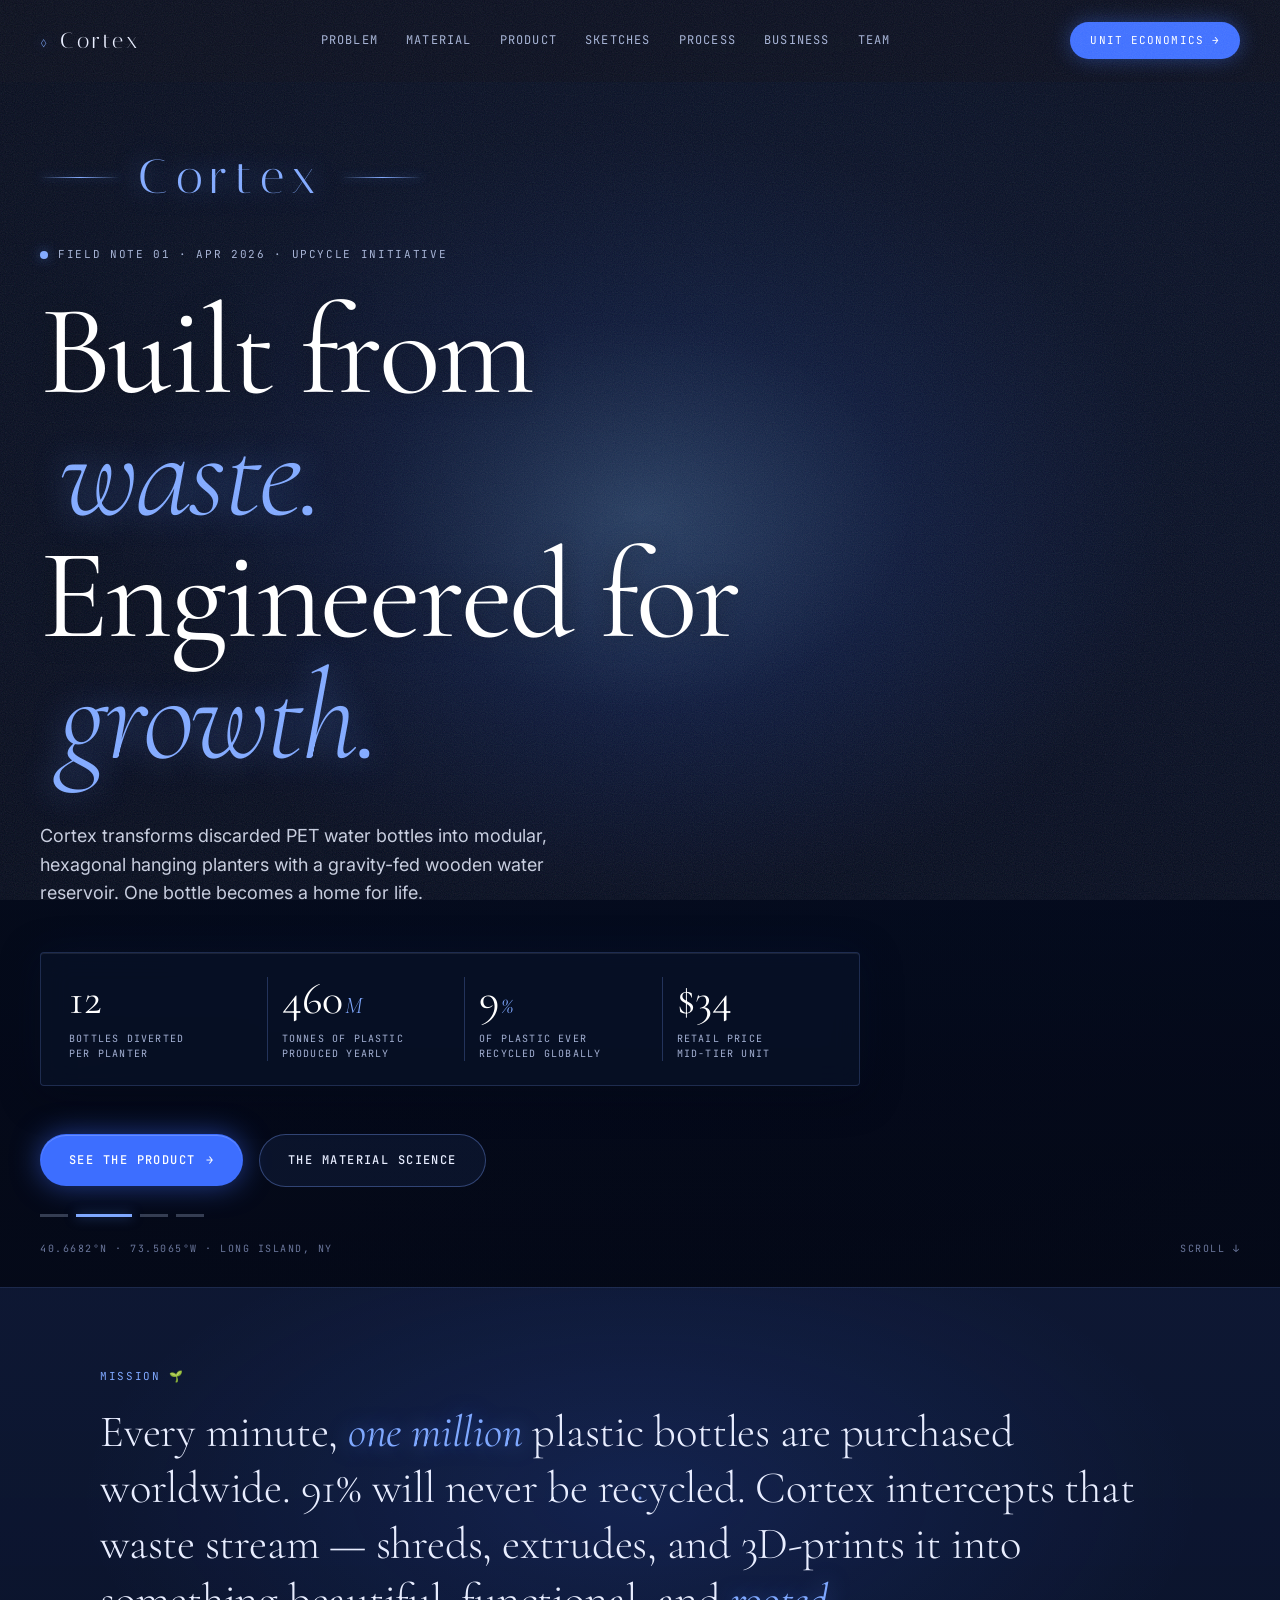
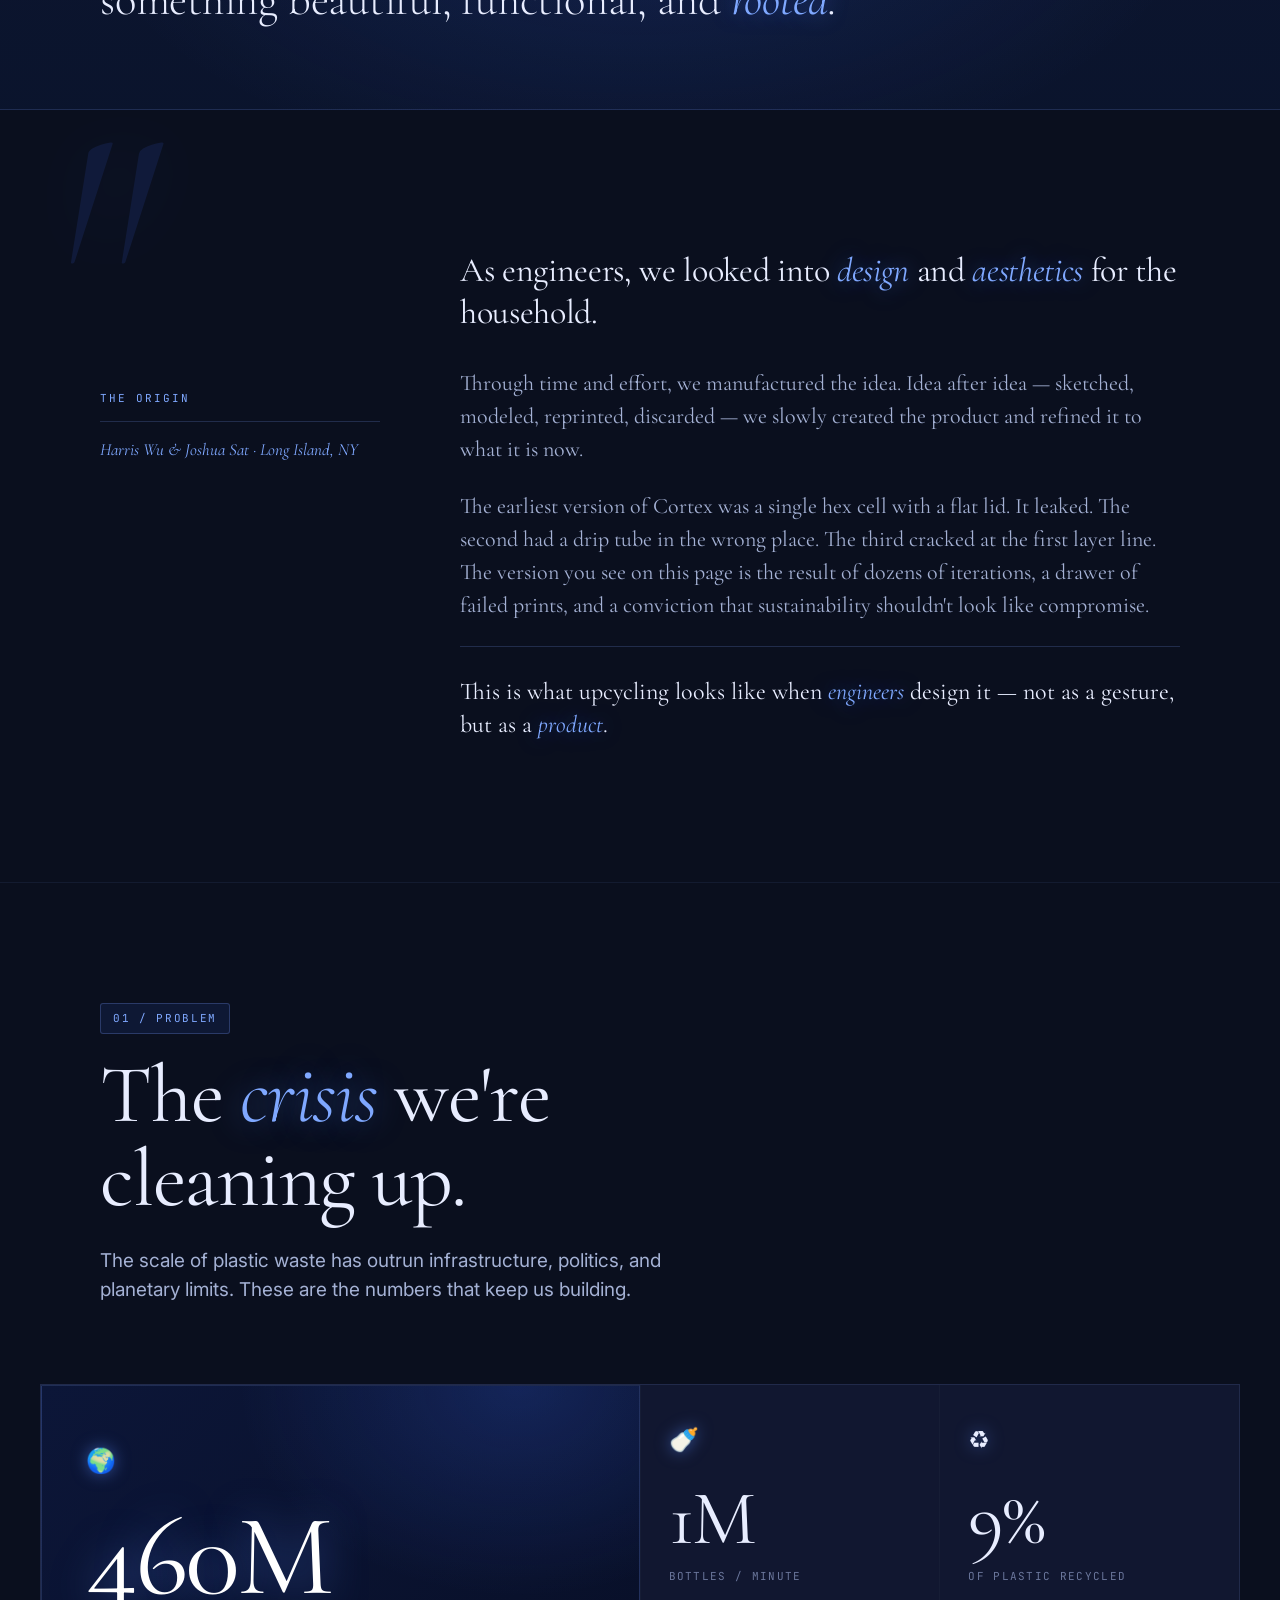
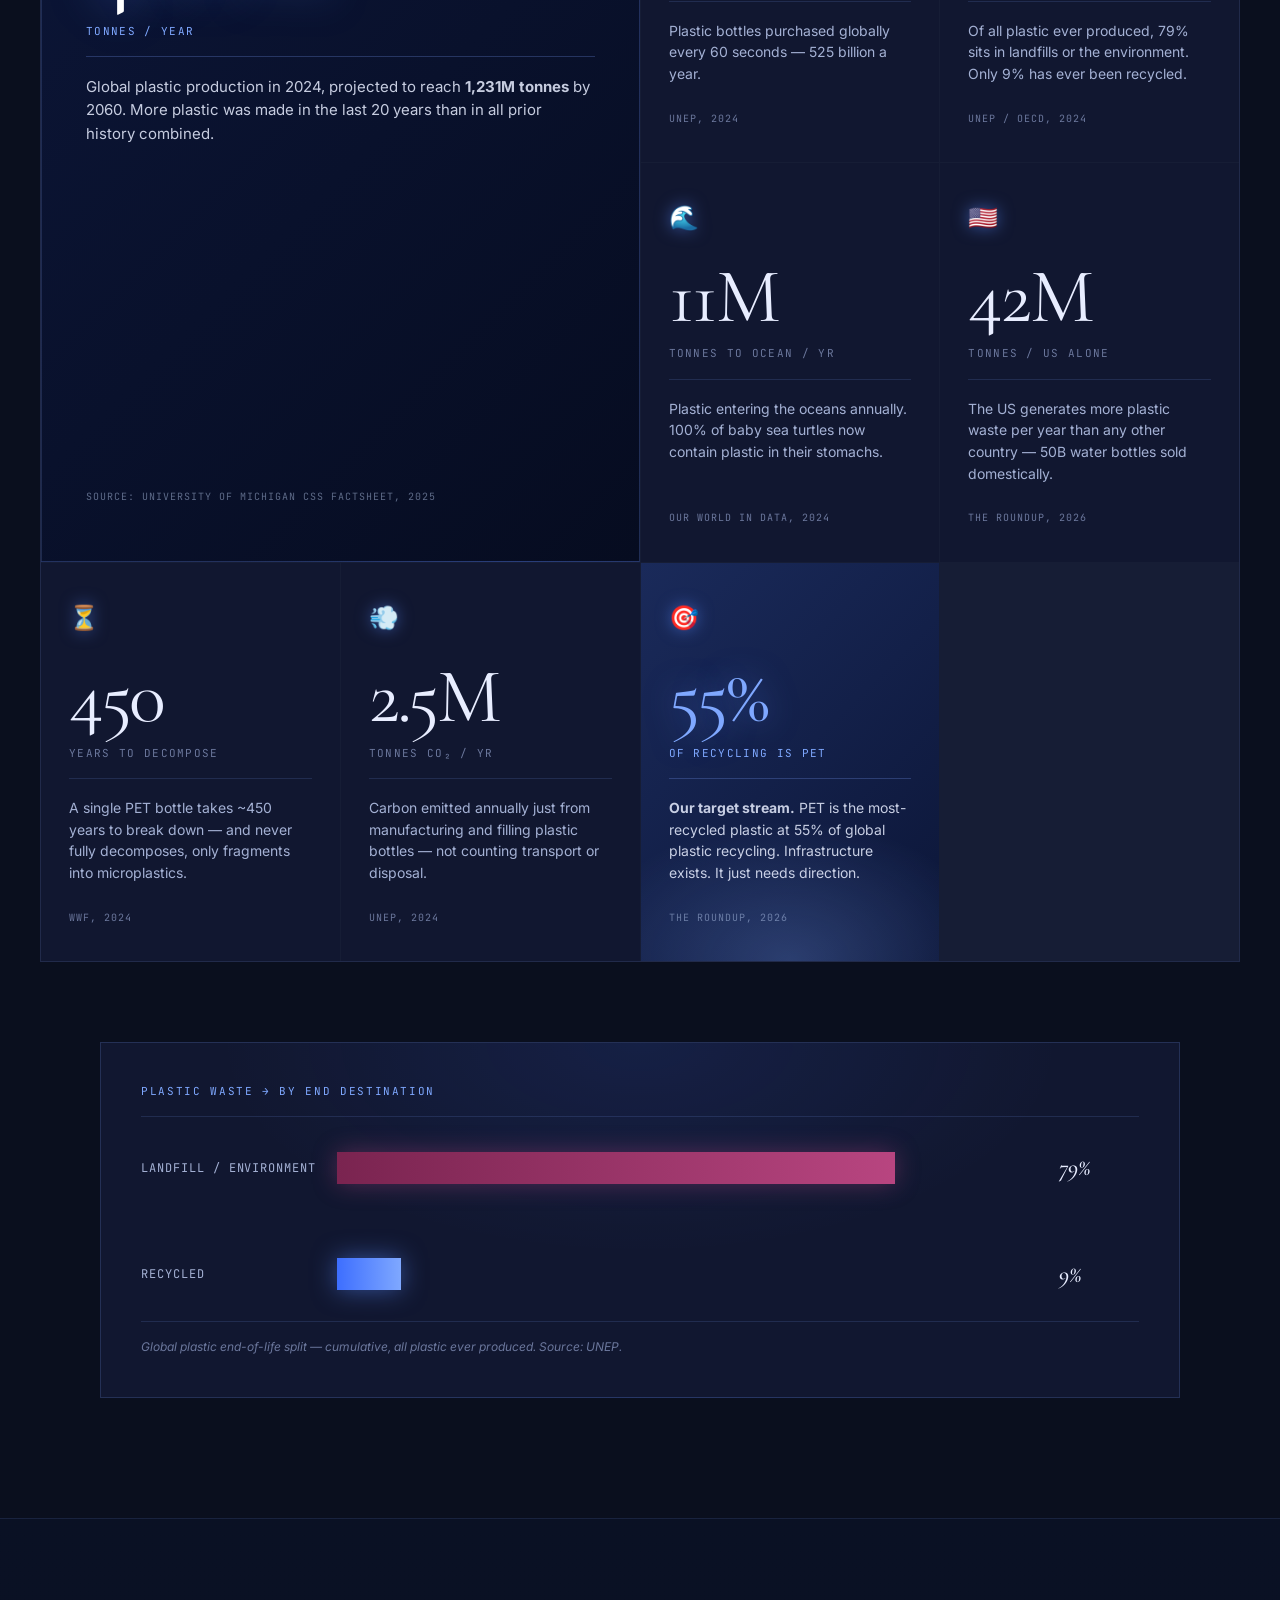
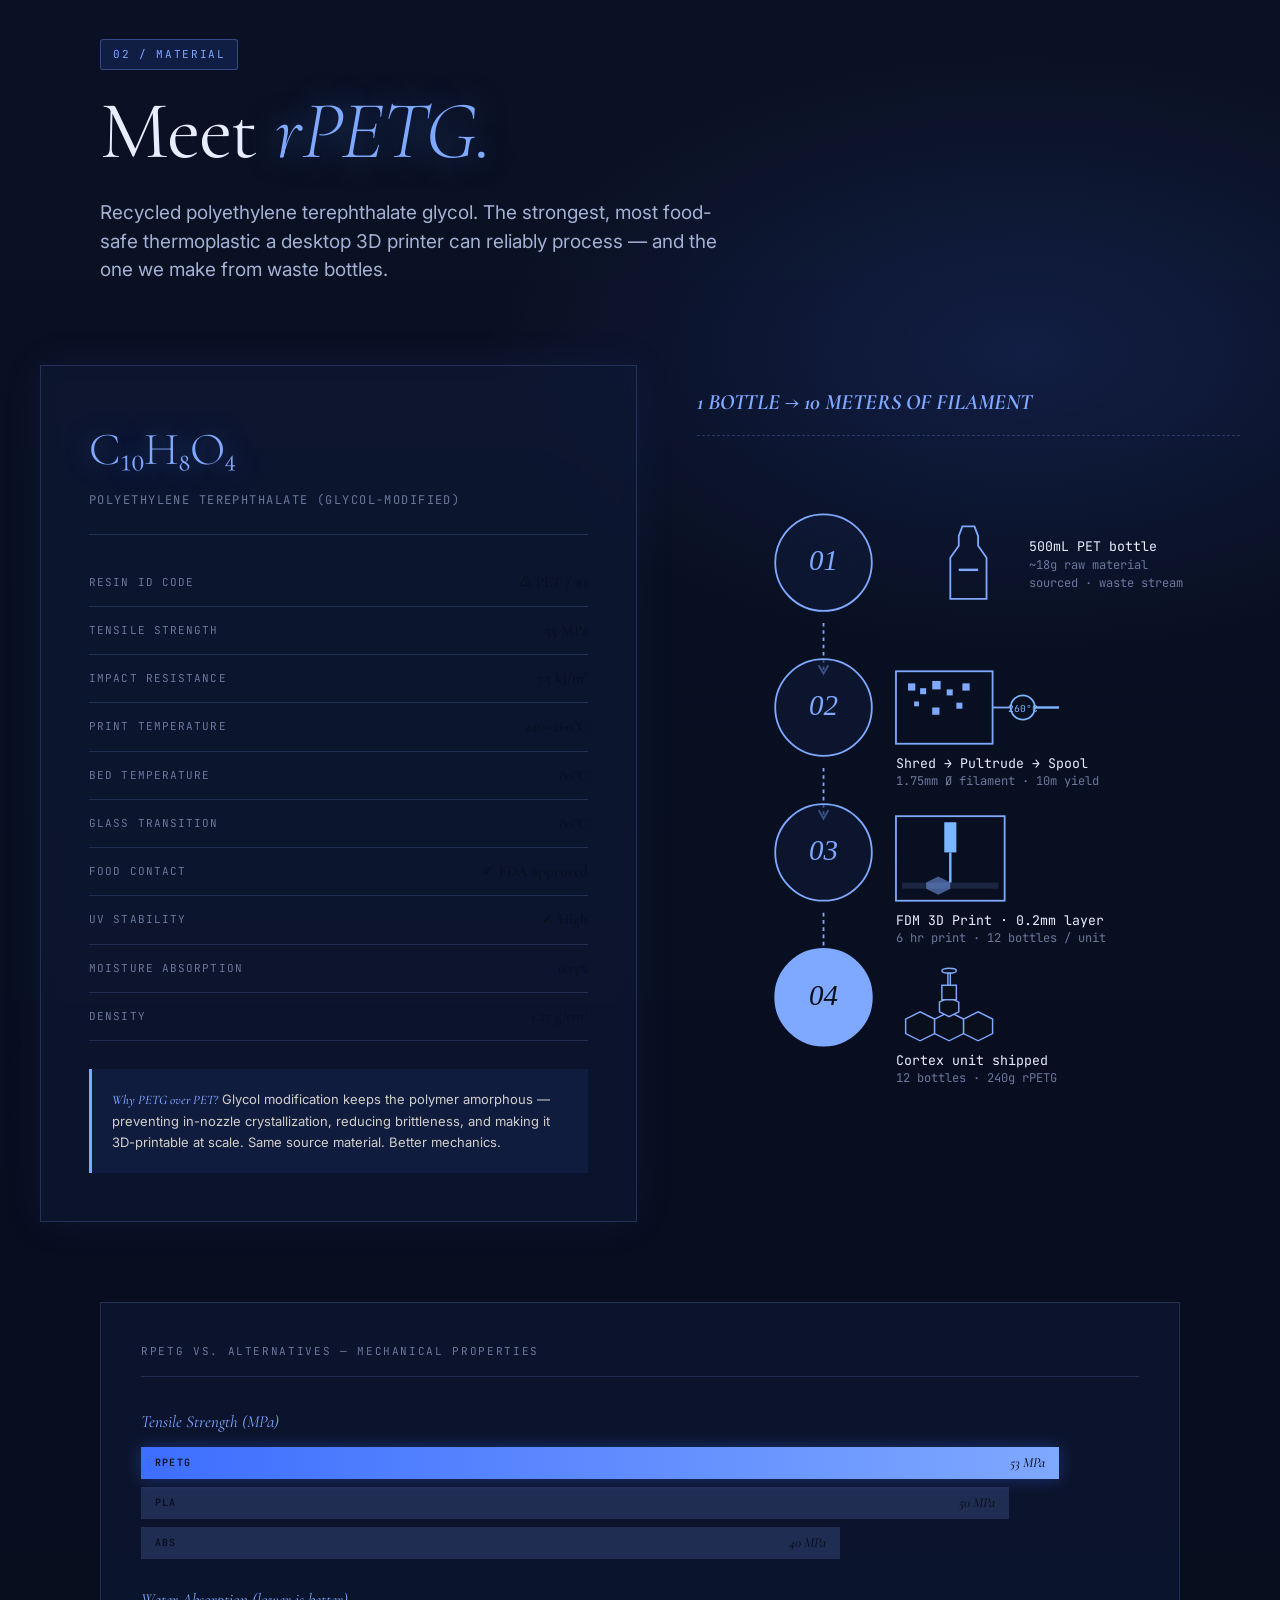
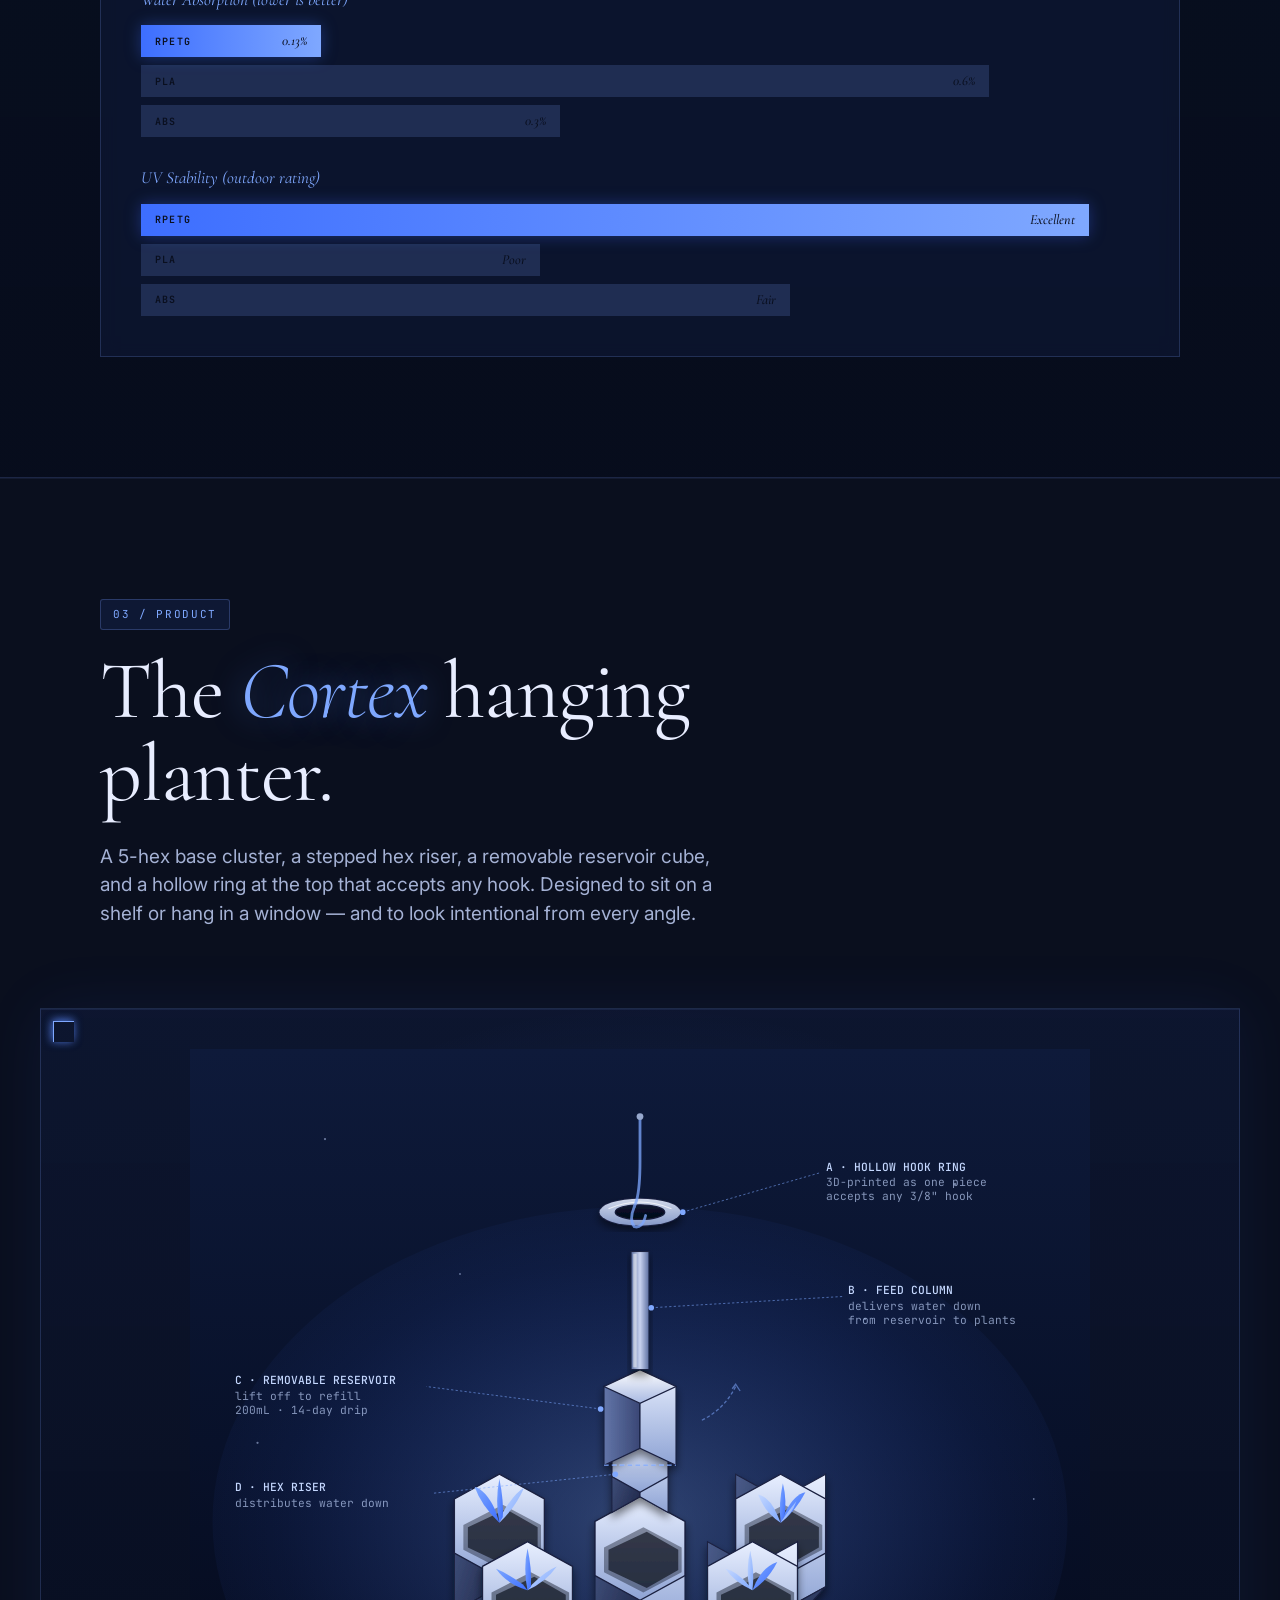
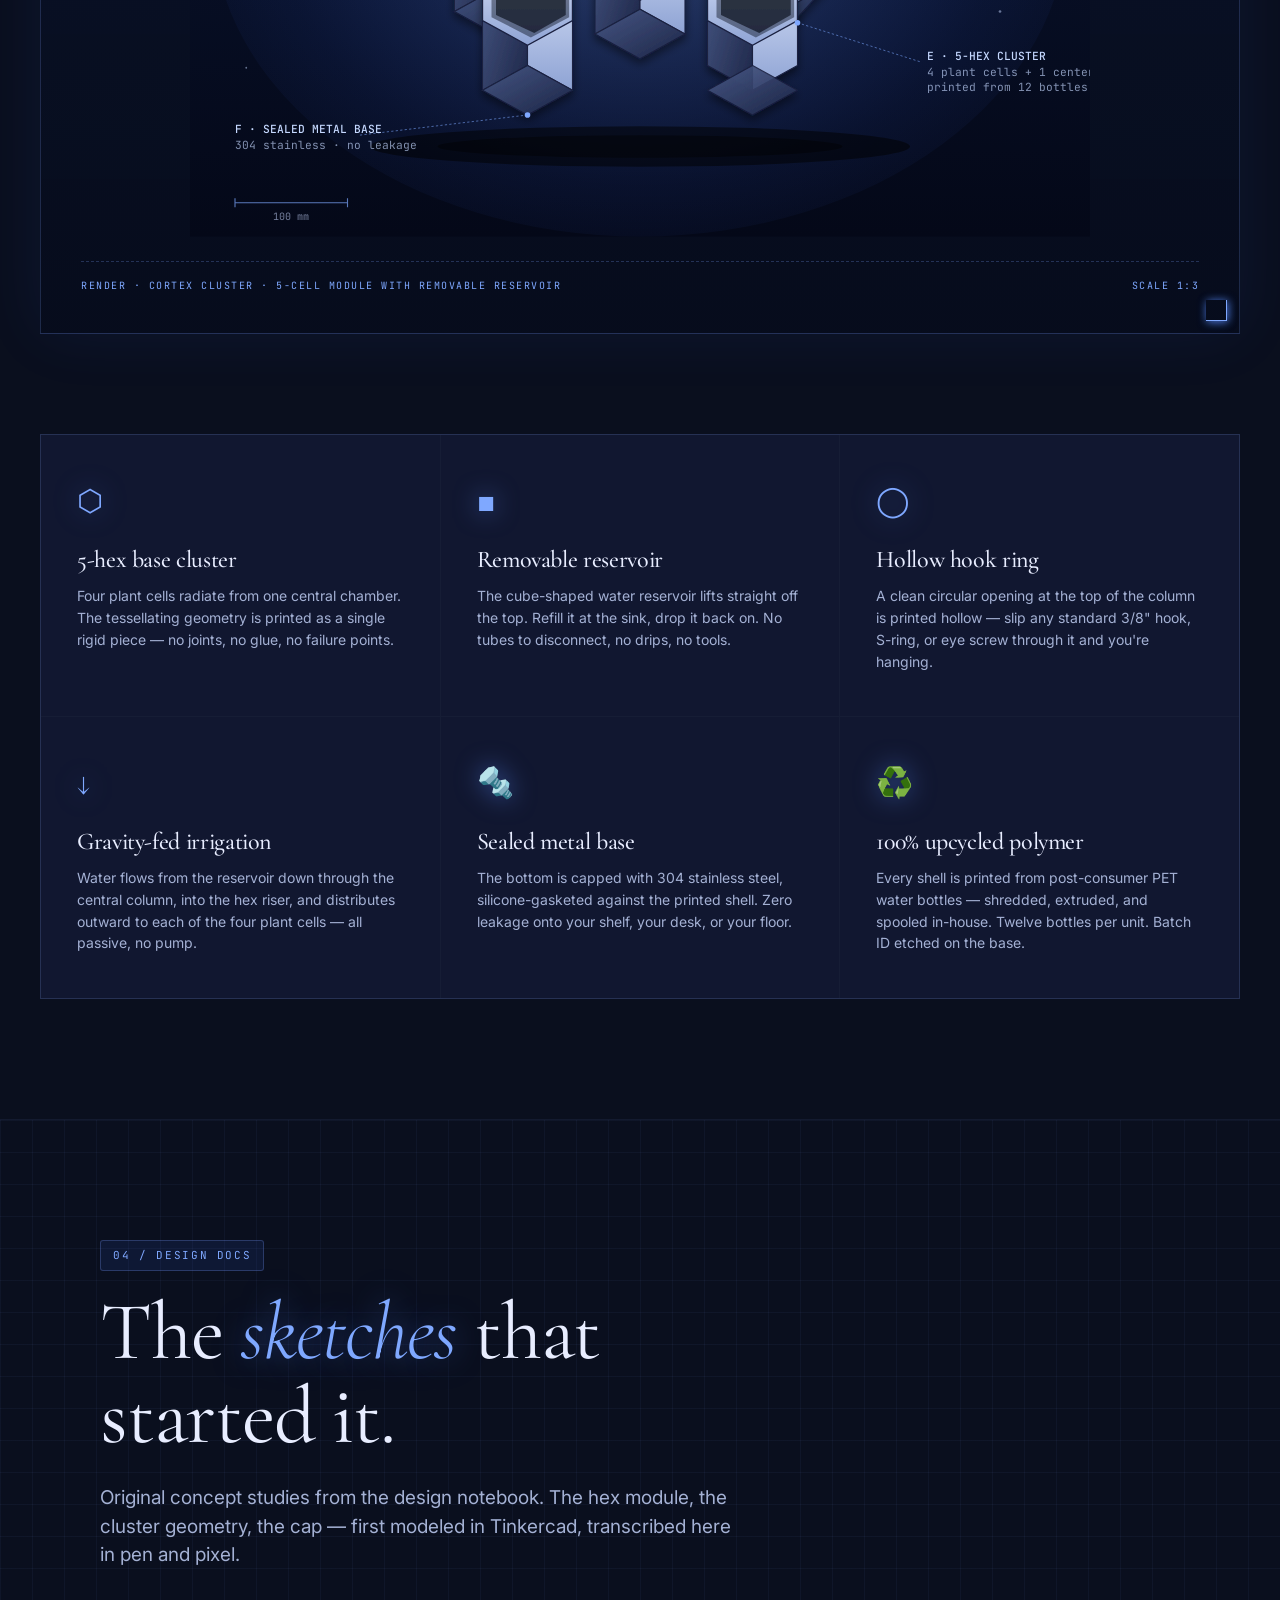
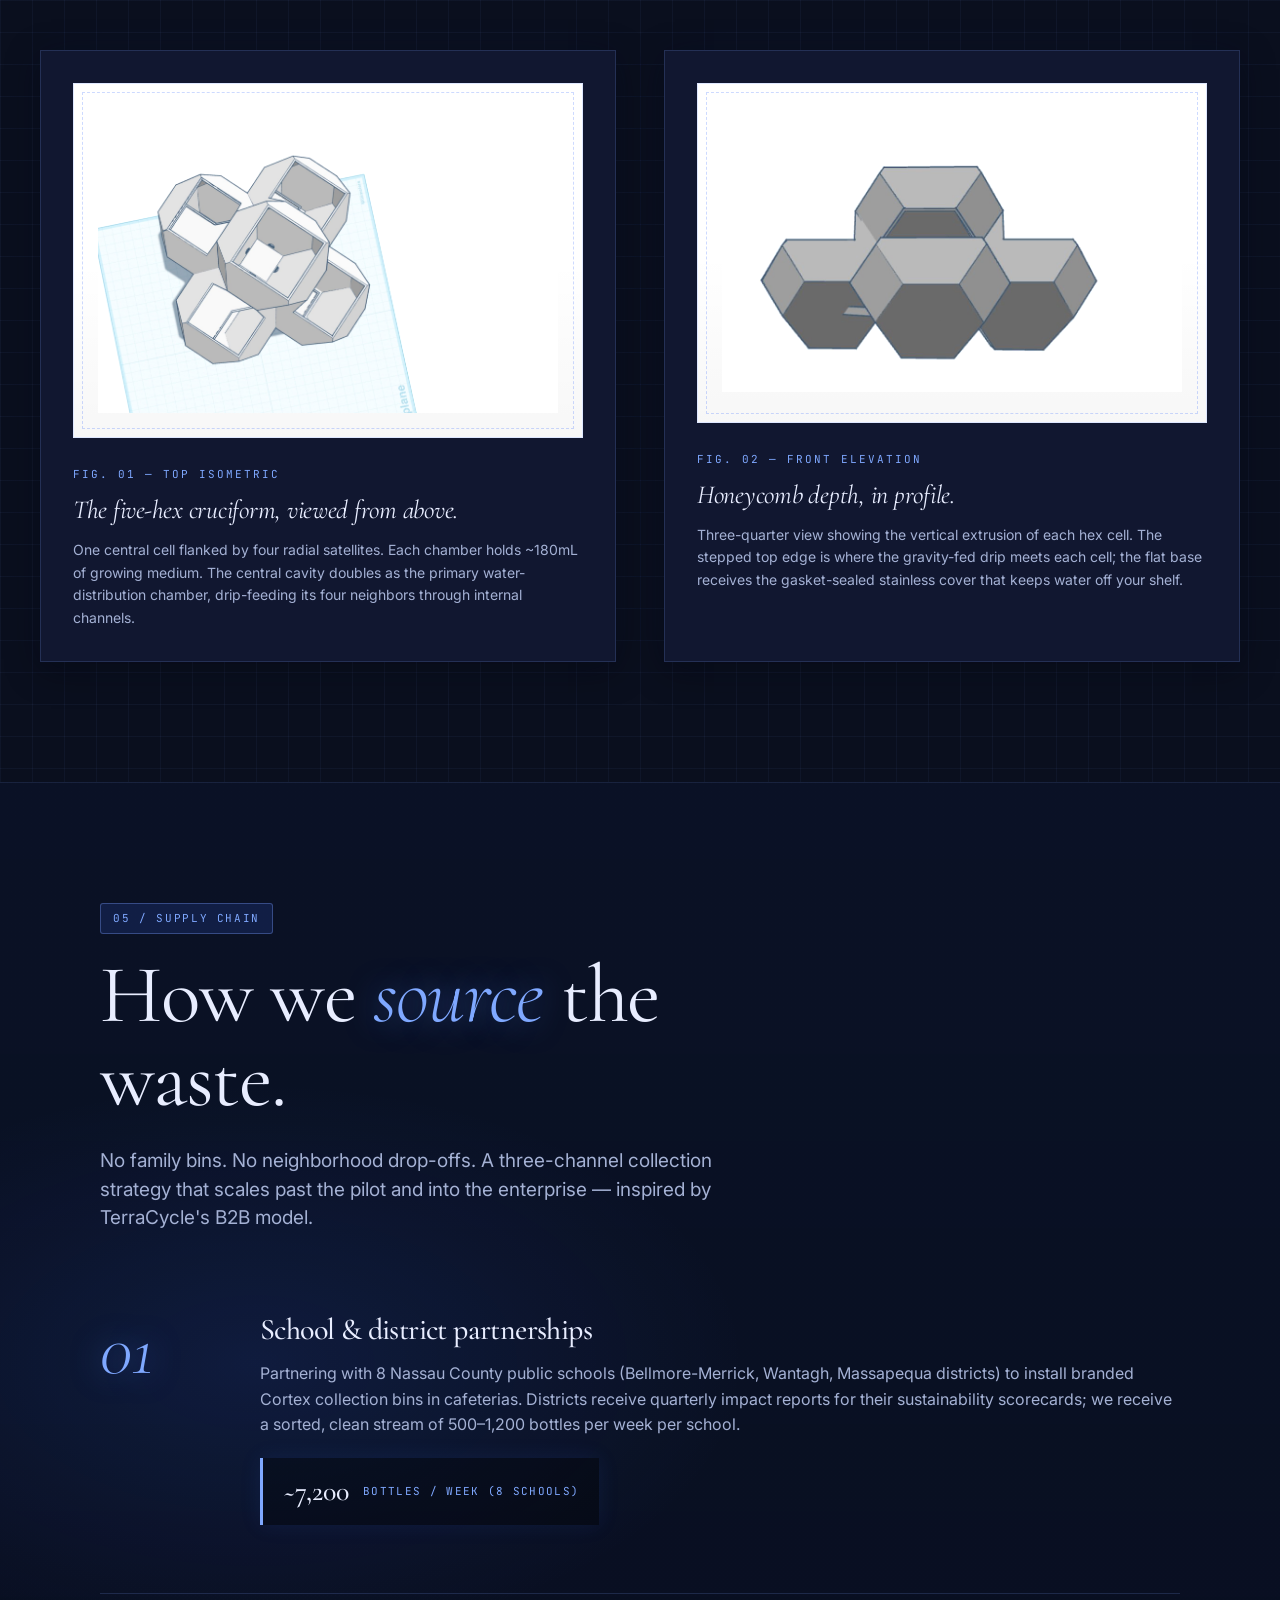
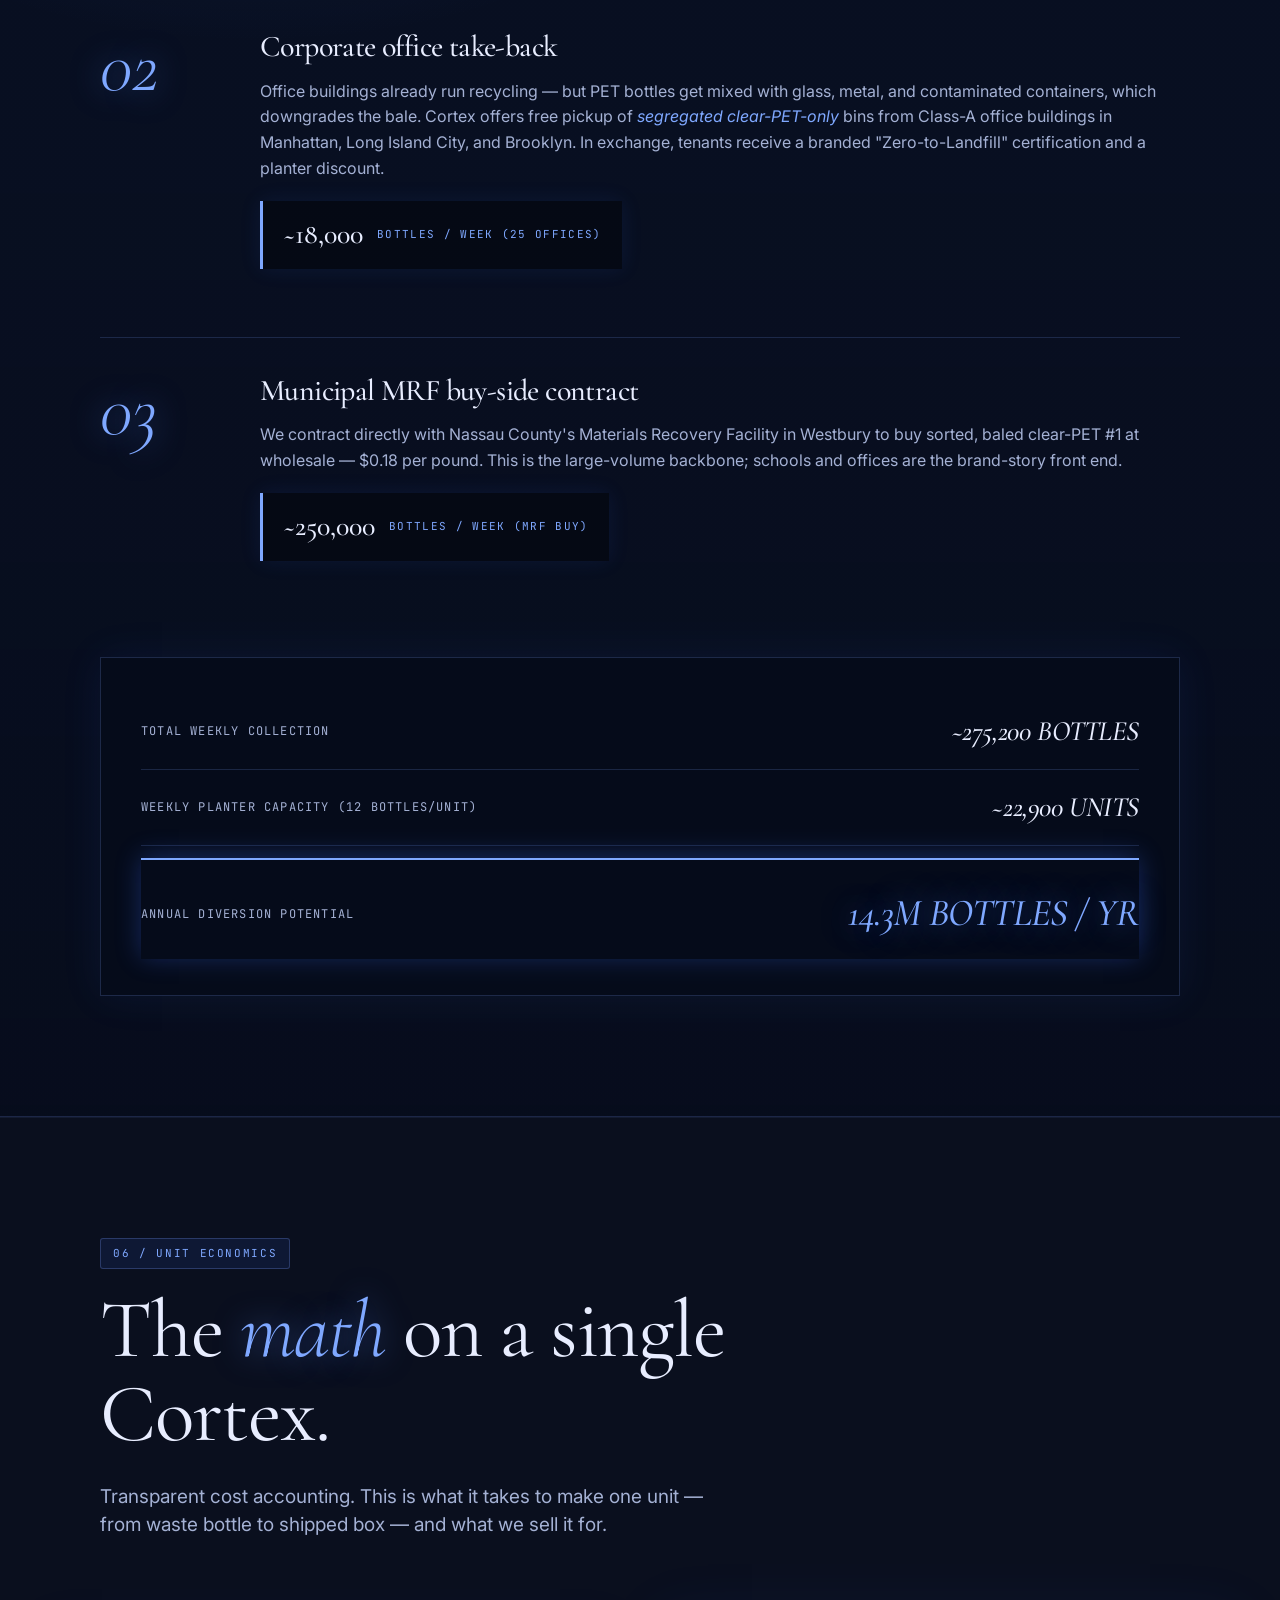
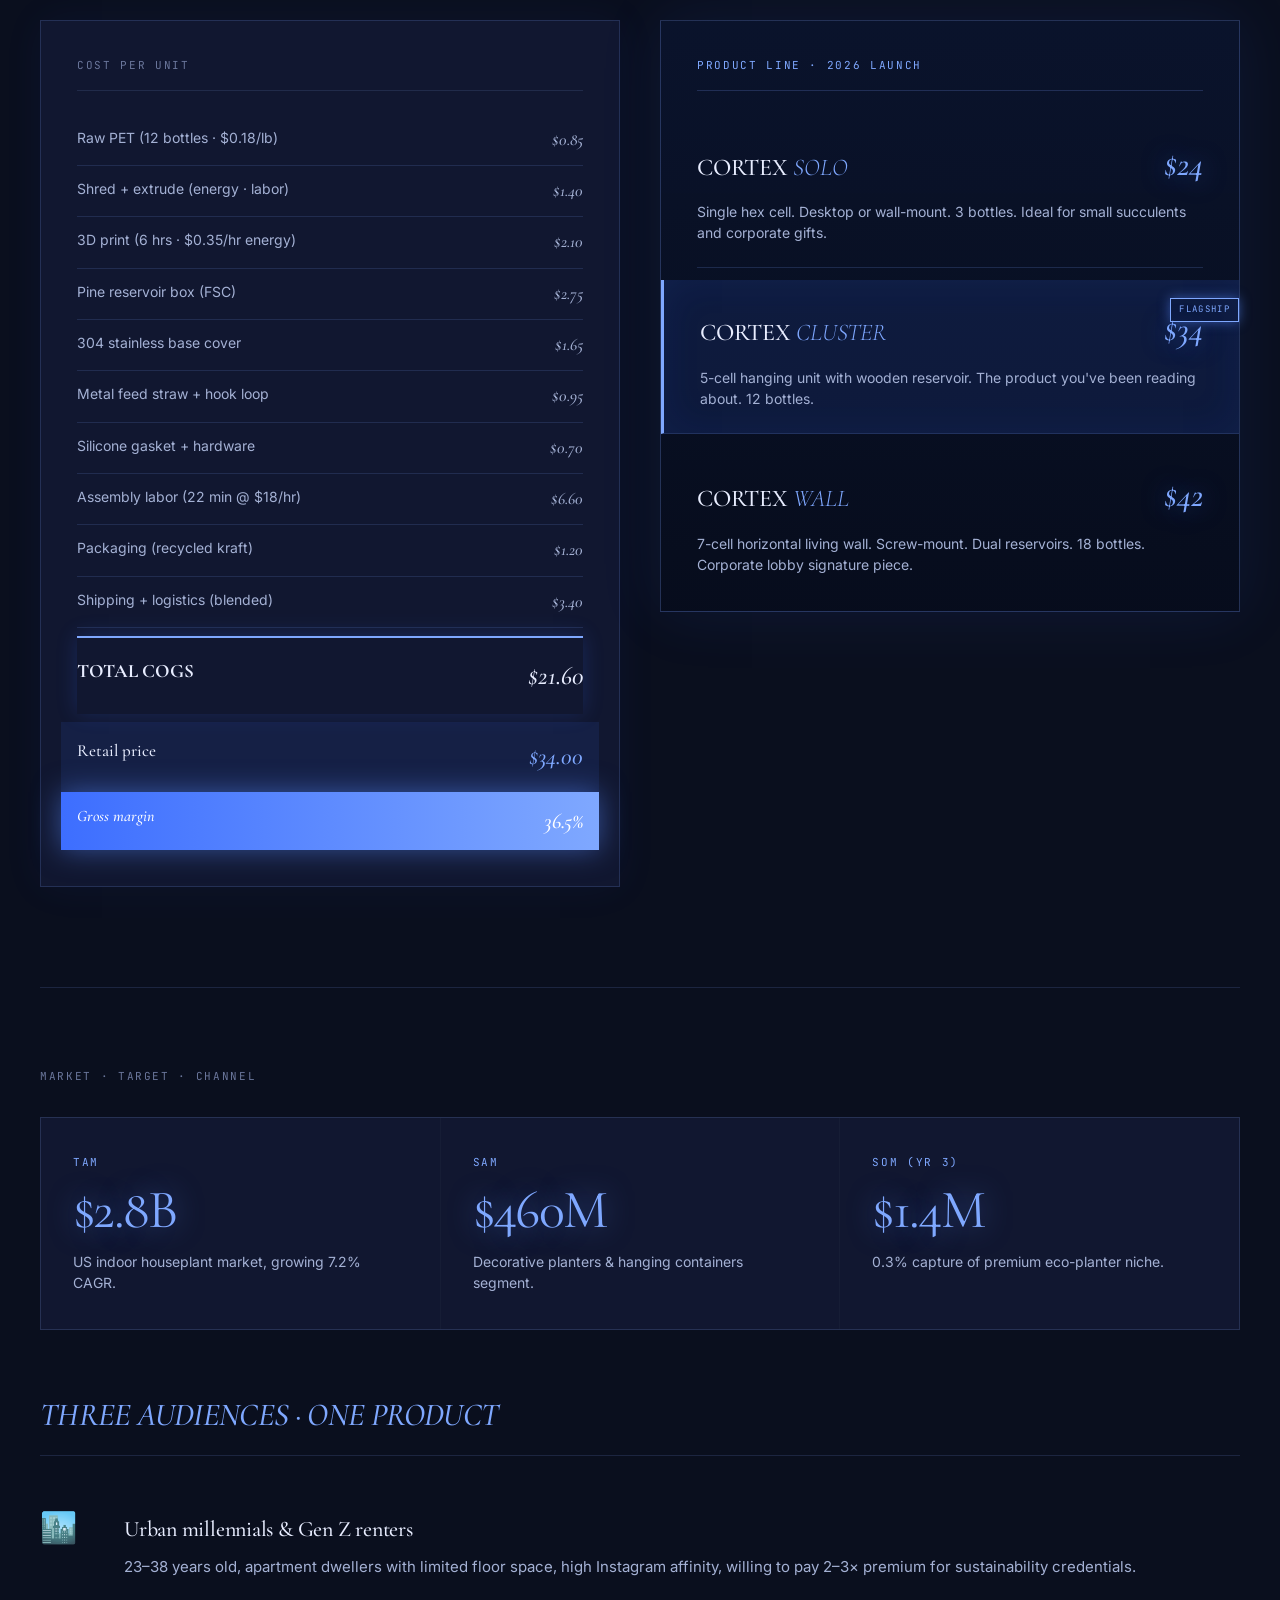
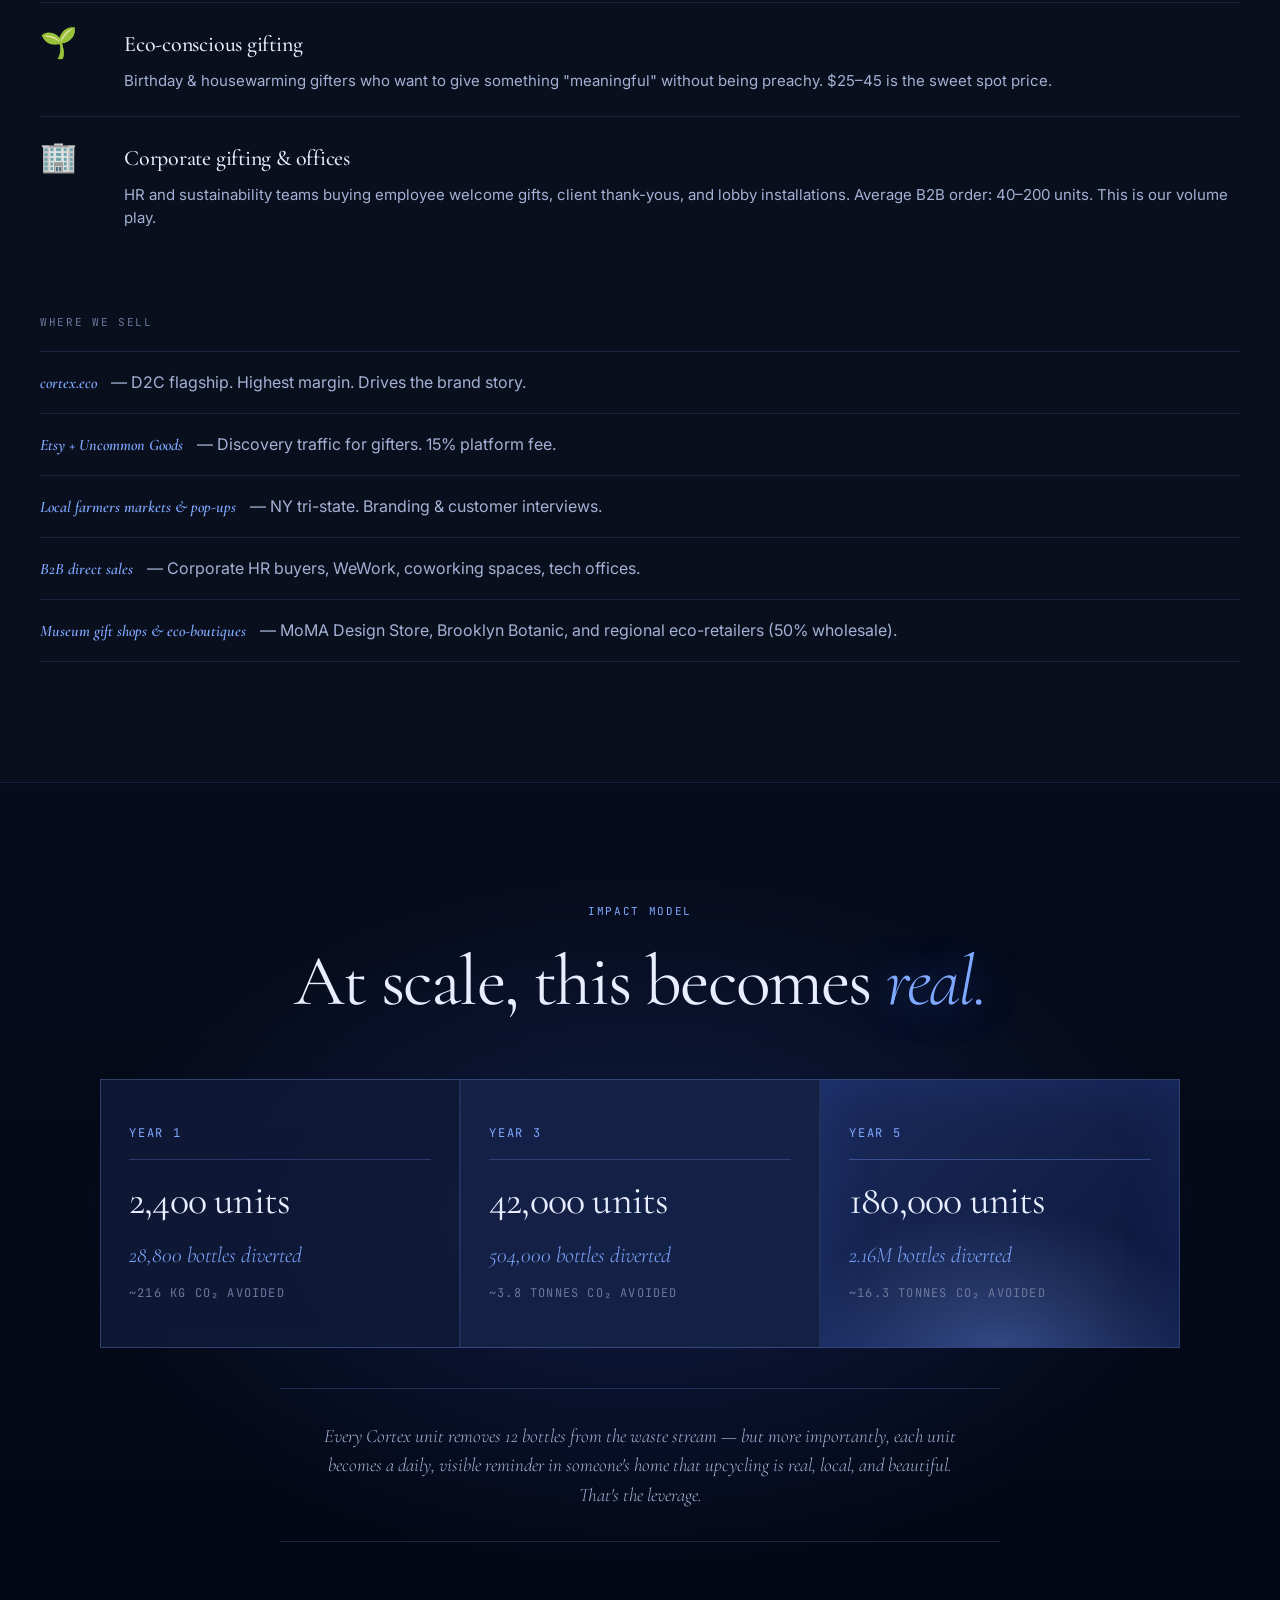
==== commit 200bddb5: "Add files via upload" ====
--- a/index.html
+++ b/index.html
@@ -401,63 +401,81 @@
     <svg viewBox="0 0 800 700" xmlns="http://www.w3.org/2000/svg" class="render-svg">
       <defs>
         <linearGradient id="roomBG" x1="0" y1="0" x2="0" y2="1">
-          <stop offset="0%" stop-color="#f4efe3"/>
-          <stop offset="70%" stop-color="#e8e1d0"/>
-          <stop offset="100%" stop-color="#c9c0ab"/>
+          <stop offset="0%" stop-color="#0e1a3a"/>
+          <stop offset="50%" stop-color="#08112a"/>
+          <stop offset="100%" stop-color="#040818"/>
         </linearGradient>
         <linearGradient id="plastic" x1="0" y1="0" x2="0" y2="1">
-          <stop offset="0%" stop-color="#ffffff"/>
-          <stop offset="100%" stop-color="#e0dccf"/>
+          <stop offset="0%" stop-color="#e8efff"/>
+          <stop offset="100%" stop-color="#8ea3d4"/>
         </linearGradient>
         <linearGradient id="plasticSide" x1="0" y1="0" x2="1" y2="0">
-          <stop offset="0%" stop-color="#c9c3b5"/>
-          <stop offset="50%" stop-color="#ffffff"/>
-          <stop offset="100%" stop-color="#c9c3b5"/>
+          <stop offset="0%" stop-color="#5b6ea0"/>
+          <stop offset="50%" stop-color="#c9d3f0"/>
+          <stop offset="100%" stop-color="#5b6ea0"/>
         </linearGradient>
         <linearGradient id="plasticShadow" x1="0" y1="0" x2="1" y2="1">
-          <stop offset="0%" stop-color="#b8b2a3"/>
-          <stop offset="100%" stop-color="#8a8472"/>
+          <stop offset="0%" stop-color="#4a5c8a"/>
+          <stop offset="100%" stop-color="#1e2648"/>
         </linearGradient>
         <linearGradient id="cubeTop" x1="0" y1="0" x2="0" y2="1">
           <stop offset="0%" stop-color="#ffffff"/>
-          <stop offset="100%" stop-color="#ebe6d8"/>
+          <stop offset="100%" stop-color="#a8b9e2"/>
         </linearGradient>
         <linearGradient id="cubeSide" x1="0" y1="0" x2="1" y2="0">
-          <stop offset="0%" stop-color="#d6d0c0"/>
-          <stop offset="100%" stop-color="#a8a293"/>
+          <stop offset="0%" stop-color="#6275a8"/>
+          <stop offset="100%" stop-color="#3a4775"/>
         </linearGradient>
         <linearGradient id="leafG" x1="0" y1="0" x2="1" y2="1">
-          <stop offset="0%" stop-color="#6a9c5a"/>
-          <stop offset="100%" stop-color="#2d4a2b"/>
+          <stop offset="0%" stop-color="#7ea8ff"/>
+          <stop offset="100%" stop-color="#3d6eff"/>
         </linearGradient>
         <linearGradient id="leafLight" x1="0" y1="0" x2="1" y2="1">
-          <stop offset="0%" stop-color="#8dbd63"/>
-          <stop offset="100%" stop-color="#4a7232"/>
+          <stop offset="0%" stop-color="#c5d8ff"/>
+          <stop offset="100%" stop-color="#7ea8ff"/>
         </linearGradient>
         <radialGradient id="ringRing">
-          <stop offset="0%" stop-color="#e8e4dc"/>
-          <stop offset="70%" stop-color="#c0b9a8"/>
-          <stop offset="100%" stop-color="#8a8472"/>
+          <stop offset="0%" stop-color="#e8efff"/>
+          <stop offset="70%" stop-color="#8ea3d4"/>
+          <stop offset="100%" stop-color="#3a4775"/>
         </radialGradient>
-        <radialGradient id="spotLight" cx="0.5" cy="0" r="1">
-          <stop offset="0%" stop-color="#fffaed" stop-opacity="0.7"/>
-          <stop offset="100%" stop-color="#fffaed" stop-opacity="0"/>
+        <radialGradient id="spotLight" cx="0.5" cy="0.5" r="0.6">
+          <stop offset="0%" stop-color="#7ea8ff" stop-opacity="0.35"/>
+          <stop offset="70%" stop-color="#3d6eff" stop-opacity="0.08"/>
+          <stop offset="100%" stop-color="#3d6eff" stop-opacity="0"/>
         </radialGradient>
         <filter id="softShadow" x="-20%" y="-20%" width="140%" height="140%">
-          <feGaussianBlur in="SourceAlpha" stdDeviation="3"/>
+          <feGaussianBlur in="SourceAlpha" stdDeviation="4"/>
           <feOffset dx="0" dy="4" result="offsetblur"/>
-          <feComponentTransfer><feFuncA type="linear" slope="0.25"/></feComponentTransfer>
+          <feComponentTransfer><feFuncA type="linear" slope="0.5"/></feComponentTransfer>
           <feMerge><feMergeNode/><feMergeNode in="SourceGraphic"/></feMerge>
         </filter>
+        <filter id="arcGlow" x="-50%" y="-50%" width="200%" height="200%">
+          <feGaussianBlur stdDeviation="6" result="blur"/>
+          <feMerge><feMergeNode in="blur"/><feMergeNode in="SourceGraphic"/></feMerge>
+        </filter>
       </defs>
 
-      <!-- Background room -->
+      <!-- Background: cosmic space -->
       <rect width="800" height="700" fill="url(#roomBG)"/>
-      <rect width="800" height="300" fill="url(#spotLight)"/>
+      <!-- Radial burst glow behind product -->
+      <ellipse cx="400" cy="420" rx="380" ry="280" fill="url(#spotLight)"/>
+
+      <!-- star specks -->
+      <g fill="#c5d8ff" opacity="0.5">
+        <circle cx="120" cy="80" r="1"/>
+        <circle cx="680" cy="120" r="1.2"/>
+        <circle cx="240" cy="200" r="0.8"/>
+        <circle cx="600" cy="240" r="1"/>
+        <circle cx="750" cy="400" r="0.8"/>
+        <circle cx="60" cy="350" r="1"/>
+        <circle cx="720" cy="500" r="1.2"/>
+        <circle cx="50" cy="550" r="0.8"/>
+      </g>
 
       <!-- Ground shadow beneath cluster -->
-      <ellipse cx="400" cy="620" rx="220" ry="16" fill="#000" opacity="0.14"/>
-      <ellipse cx="400" cy="620" rx="180" ry="10" fill="#000" opacity="0.10"/>
+      <ellipse cx="400" cy="620" rx="240" ry="18" fill="#000" opacity="0.5"/>
+      <ellipse cx="400" cy="620" rx="180" ry="10" fill="#000" opacity="0.4"/>
 
       <!-- ============================================================
            LEVEL 1: BASE — 5-hex cluster (1 center + 4 radiating, flat top)
@@ -469,54 +487,54 @@
       <!-- Back-left hex (partially behind) -->
       <g filter="url(#softShadow)">
         <!-- side walls -->
-        <polygon points="235,400 275,378 275,478 235,500" fill="url(#plasticShadow)" stroke="#4a4438" stroke-width="1"/>
-        <polygon points="275,378 315,400 315,500 275,478" fill="url(#plastic)" stroke="#4a4438" stroke-width="1"/>
-        <polygon points="275,478 315,500 275,522 235,500" fill="url(#plasticShadow)" opacity="0.85" stroke="#4a4438" stroke-width="1"/>
+        <polygon points="235,400 275,378 275,478 235,500" fill="url(#plasticShadow)" stroke="#1a2040" stroke-width="1"/>
+        <polygon points="275,378 315,400 315,500 275,478" fill="url(#plastic)" stroke="#1a2040" stroke-width="1"/>
+        <polygon points="275,478 315,500 275,522 235,500" fill="url(#plasticShadow)" opacity="0.85" stroke="#1a2040" stroke-width="1"/>
         <!-- top hex (rim) -->
-        <polygon points="275,378 315,400 315,448 275,470 235,448 235,400" fill="url(#plastic)" stroke="#4a4438" stroke-width="1.2"/>
+        <polygon points="275,378 315,400 315,448 275,470 235,448 235,400" fill="url(#plastic)" stroke="#1a2040" stroke-width="1.2"/>
         <!-- inner well -->
-        <polygon points="278,405 312,423 312,445 278,463 243,445 243,423" fill="#2a2520" opacity="0.4"/>
-        <polygon points="281,409 309,425 309,443 281,459 247,443 247,425" fill="#1a1510" opacity="0.6"/>
+        <polygon points="278,405 312,423 312,445 278,463 243,445 243,423" fill="#0a1020" opacity="0.4"/>
+        <polygon points="281,409 309,425 309,443 281,459 247,443 247,425" fill="#030510" opacity="0.6"/>
       </g>
 
       <!-- Back-right hex -->
       <g filter="url(#softShadow)">
-        <polygon points="485,378 525,400 525,500 485,478" fill="url(#plasticShadow)" stroke="#4a4438" stroke-width="1"/>
-        <polygon points="525,400 565,378 565,478 525,500" fill="url(#plastic)" stroke="#4a4438" stroke-width="1"/>
-        <polygon points="485,478 525,500 565,478 525,522" fill="url(#plasticShadow)" opacity="0.85" stroke="#4a4438" stroke-width="1"/>
-        <polygon points="525,378 565,400 565,448 525,470 485,448 485,400" fill="url(#plastic)" stroke="#4a4438" stroke-width="1.2"/>
-        <polygon points="528,405 562,423 562,445 528,463 493,445 493,423" fill="#2a2520" opacity="0.4"/>
-        <polygon points="531,409 559,425 559,443 531,459 497,443 497,425" fill="#1a1510" opacity="0.6"/>
+        <polygon points="485,378 525,400 525,500 485,478" fill="url(#plasticShadow)" stroke="#1a2040" stroke-width="1"/>
+        <polygon points="525,400 565,378 565,478 525,500" fill="url(#plastic)" stroke="#1a2040" stroke-width="1"/>
+        <polygon points="485,478 525,500 565,478 525,522" fill="url(#plasticShadow)" opacity="0.85" stroke="#1a2040" stroke-width="1"/>
+        <polygon points="525,378 565,400 565,448 525,470 485,448 485,400" fill="url(#plastic)" stroke="#1a2040" stroke-width="1.2"/>
+        <polygon points="528,405 562,423 562,445 528,463 493,445 493,423" fill="#0a1020" opacity="0.4"/>
+        <polygon points="531,409 559,425 559,443 531,459 497,443 497,425" fill="#030510" opacity="0.6"/>
       </g>
 
       <!-- Center hex (slightly forward) -->
       <g filter="url(#softShadow)">
-        <polygon points="360,420 400,398 400,498 360,520" fill="url(#plasticShadow)" stroke="#4a4438" stroke-width="1"/>
-        <polygon points="400,398 440,420 440,520 400,498" fill="url(#plastic)" stroke="#4a4438" stroke-width="1"/>
-        <polygon points="360,520 400,542 440,520 400,498" fill="url(#plasticShadow)" opacity="0.9" stroke="#4a4438" stroke-width="1"/>
-        <polygon points="400,398 440,420 440,468 400,490 360,468 360,420" fill="url(#plastic)" stroke="#4a4438" stroke-width="1.2"/>
-        <polygon points="403,425 437,443 437,465 403,483 368,465 368,443" fill="#2a2520" opacity="0.4"/>
-        <polygon points="406,429 434,445 434,463 406,479 372,463 372,445" fill="#1a1510" opacity="0.6"/>
+        <polygon points="360,420 400,398 400,498 360,520" fill="url(#plasticShadow)" stroke="#1a2040" stroke-width="1"/>
+        <polygon points="400,398 440,420 440,520 400,498" fill="url(#plastic)" stroke="#1a2040" stroke-width="1"/>
+        <polygon points="360,520 400,542 440,520 400,498" fill="url(#plasticShadow)" opacity="0.9" stroke="#1a2040" stroke-width="1"/>
+        <polygon points="400,398 440,420 440,468 400,490 360,468 360,420" fill="url(#plastic)" stroke="#1a2040" stroke-width="1.2"/>
+        <polygon points="403,425 437,443 437,465 403,483 368,465 368,443" fill="#0a1020" opacity="0.4"/>
+        <polygon points="406,429 434,445 434,463 406,479 372,463 372,445" fill="#030510" opacity="0.6"/>
       </g>
 
       <!-- Front-left hex (closest, biggest appearance) -->
       <g filter="url(#softShadow)">
-        <polygon points="260,460 300,438 300,548 260,570" fill="url(#plasticShadow)" stroke="#4a4438" stroke-width="1"/>
-        <polygon points="300,438 340,460 340,570 300,548" fill="url(#plastic)" stroke="#4a4438" stroke-width="1"/>
-        <polygon points="260,570 300,592 340,570 300,548" fill="url(#plasticShadow)" opacity="0.9" stroke="#4a4438" stroke-width="1"/>
-        <polygon points="300,438 340,460 340,508 300,530 260,508 260,460" fill="url(#plastic)" stroke="#4a4438" stroke-width="1.2"/>
-        <polygon points="303,465 337,483 337,505 303,523 268,505 268,483" fill="#2a2520" opacity="0.45"/>
-        <polygon points="306,469 334,485 334,503 306,519 272,503 272,485" fill="#1a1510" opacity="0.6"/>
+        <polygon points="260,460 300,438 300,548 260,570" fill="url(#plasticShadow)" stroke="#1a2040" stroke-width="1"/>
+        <polygon points="300,438 340,460 340,570 300,548" fill="url(#plastic)" stroke="#1a2040" stroke-width="1"/>
+        <polygon points="260,570 300,592 340,570 300,548" fill="url(#plasticShadow)" opacity="0.9" stroke="#1a2040" stroke-width="1"/>
+        <polygon points="300,438 340,460 340,508 300,530 260,508 260,460" fill="url(#plastic)" stroke="#1a2040" stroke-width="1.2"/>
+        <polygon points="303,465 337,483 337,505 303,523 268,505 268,483" fill="#0a1020" opacity="0.45"/>
+        <polygon points="306,469 334,485 334,503 306,519 272,503 272,485" fill="#030510" opacity="0.6"/>
       </g>
 
       <!-- Front-right hex -->
       <g filter="url(#softShadow)">
-        <polygon points="460,438 500,460 500,570 460,548" fill="url(#plasticShadow)" stroke="#4a4438" stroke-width="1"/>
-        <polygon points="500,460 540,438 540,548 500,570" fill="url(#plastic)" stroke="#4a4438" stroke-width="1"/>
-        <polygon points="460,570 500,592 540,570 500,548" fill="url(#plasticShadow)" opacity="0.9" stroke="#4a4438" stroke-width="1"/>
-        <polygon points="500,438 540,460 540,508 500,530 460,508 460,460" fill="url(#plastic)" stroke="#4a4438" stroke-width="1.2"/>
-        <polygon points="503,465 537,483 537,505 503,523 468,505 468,483" fill="#2a2520" opacity="0.45"/>
-        <polygon points="506,469 534,485 534,503 506,519 472,503 472,485" fill="#1a1510" opacity="0.6"/>
+        <polygon points="460,438 500,460 500,570 460,548" fill="url(#plasticShadow)" stroke="#1a2040" stroke-width="1"/>
+        <polygon points="500,460 540,438 540,548 500,570" fill="url(#plastic)" stroke="#1a2040" stroke-width="1"/>
+        <polygon points="460,570 500,592 540,570 500,548" fill="url(#plasticShadow)" opacity="0.9" stroke="#1a2040" stroke-width="1"/>
+        <polygon points="500,438 540,460 540,508 500,530 460,508 460,460" fill="url(#plastic)" stroke="#1a2040" stroke-width="1.2"/>
+        <polygon points="503,465 537,483 537,505 503,523 468,505 468,483" fill="#0a1020" opacity="0.45"/>
+        <polygon points="506,469 534,485 534,503 506,519 472,503 472,485" fill="#030510" opacity="0.6"/>
       </g>
 
       <!-- Plants growing from the 4 outer cells -->
@@ -547,10 +565,10 @@
            ============================================================ -->
       <g filter="url(#softShadow)">
         <!-- side walls -->
-        <polygon points="375,358 400,345 400,398 375,412" fill="url(#plasticShadow)" stroke="#4a4438" stroke-width="1"/>
-        <polygon points="400,345 425,358 425,412 400,398" fill="url(#plastic)" stroke="#4a4438" stroke-width="1"/>
+        <polygon points="375,358 400,345 400,398 375,412" fill="url(#plasticShadow)" stroke="#1a2040" stroke-width="1"/>
+        <polygon points="400,345 425,358 425,412 400,398" fill="url(#plastic)" stroke="#1a2040" stroke-width="1"/>
         <!-- top -->
-        <polygon points="400,345 425,358 425,380 400,394 375,380 375,358" fill="url(#plastic)" stroke="#4a4438" stroke-width="1.2"/>
+        <polygon points="400,345 425,358 425,380 400,394 375,380 375,358" fill="url(#plastic)" stroke="#1a2040" stroke-width="1.2"/>
       </g>
 
       <!-- ============================================================
@@ -559,25 +577,25 @@
            ============================================================ -->
       <g filter="url(#softShadow)">
         <!-- cube side walls -->
-        <polygon points="368,300 400,285 400,355 368,370" fill="url(#cubeSide)" stroke="#4a4438" stroke-width="1"/>
-        <polygon points="400,285 432,300 432,370 400,355" fill="url(#plastic)" stroke="#4a4438" stroke-width="1"/>
+        <polygon points="368,300 400,285 400,355 368,370" fill="url(#cubeSide)" stroke="#1a2040" stroke-width="1"/>
+        <polygon points="400,285 432,300 432,370 400,355" fill="url(#plastic)" stroke="#1a2040" stroke-width="1"/>
         <!-- cube top -->
-        <polygon points="400,285 432,300 400,315 368,300" fill="url(#cubeTop)" stroke="#4a4438" stroke-width="1.2"/>
+        <polygon points="400,285 432,300 400,315 368,300" fill="url(#cubeTop)" stroke="#1a2040" stroke-width="1.2"/>
         <!-- subtle "removable" indicator: dashed gap between cube and hex below -->
-        <path d="M 368 370 L 432 370" stroke="#b24a2e" stroke-width="1.2" stroke-dasharray="4 3" opacity="0.7"/>
+        <path d="M 368 370 L 432 370" stroke="#7fa8ff" stroke-width="1.2" stroke-dasharray="4 3" opacity="0.7"/>
       </g>
 
       <!-- "Lift out" arrow showing removability -->
       <g opacity="0.55">
-        <path d="M 455 330 Q 475 320 485 300" fill="none" stroke="#b24a2e" stroke-width="1.2" stroke-dasharray="3 2"/>
-        <path d="M 482 302 L 485 298 L 489 304" fill="none" stroke="#b24a2e" stroke-width="1.2"/>
+        <path d="M 455 330 Q 475 320 485 300" fill="none" stroke="#7fa8ff" stroke-width="1.2" stroke-dasharray="3 2"/>
+        <path d="M 482 302 L 485 298 L 489 304" fill="none" stroke="#7fa8ff" stroke-width="1.2"/>
       </g>
 
       <!-- ============================================================
            LEVEL 4: Vertical column rising from the cube
            ============================================================ -->
       <g filter="url(#softShadow)">
-        <rect x="392" y="180" width="16" height="105" fill="url(#plasticSide)" stroke="#4a4438" stroke-width="1"/>
+        <rect x="392" y="180" width="16" height="105" fill="url(#plasticSide)" stroke="#1a2040" stroke-width="1"/>
         <!-- highlight strip -->
         <rect x="394" y="182" width="3" height="101" fill="#ffffff" opacity="0.5"/>
       </g>
@@ -587,10 +605,10 @@
            ============================================================ -->
       <g filter="url(#softShadow)">
         <!-- outer ring -->
-        <ellipse cx="400" cy="145" rx="36" ry="12" fill="none" stroke="#4a4438" stroke-width="1.5"/>
+        <ellipse cx="400" cy="145" rx="36" ry="12" fill="none" stroke="#1a2040" stroke-width="1.5"/>
         <ellipse cx="400" cy="145" rx="36" ry="12" fill="url(#plastic)" opacity="0.9"/>
         <!-- inner hole (hollow) -->
-        <ellipse cx="400" cy="145" rx="22" ry="6.5" fill="url(#roomBG)" stroke="#4a4438" stroke-width="1.2"/>
+        <ellipse cx="400" cy="145" rx="22" ry="6.5" fill="url(#roomBG)" stroke="#1a2040" stroke-width="1.2"/>
         <ellipse cx="400" cy="145" rx="22" ry="6.5" fill="#000" opacity="0.15"/>
         <!-- ring top rim highlight -->
         <path d="M 372 142 Q 400 130 428 142" fill="none" stroke="#ffffff" stroke-width="1" opacity="0.7"/>
@@ -598,63 +616,63 @@
 
       <!-- Hook going through the hollow ring -->
       <g opacity="0.75">
-        <path d="M 400 60 L 400 100 Q 400 130 395 140" fill="none" stroke="#3a3528" stroke-width="2.5" stroke-linecap="round"/>
-        <circle cx="400" cy="60" r="3" fill="#3a3528"/>
+        <path d="M 400 60 L 400 100 Q 400 130 395 140" fill="none" stroke="#7ea8ff" stroke-width="2.5" stroke-linecap="round"/>
+        <circle cx="400" cy="60" r="3" fill="#c5d8ff"/>
         <!-- hook curl at bottom -->
-        <path d="M 395 140 Q 390 152 395 158 Q 402 160 405 148" fill="none" stroke="#3a3528" stroke-width="2.5" stroke-linecap="round"/>
+        <path d="M 395 140 Q 390 152 395 158 Q 402 160 405 148" fill="none" stroke="#7ea8ff" stroke-width="2.5" stroke-linecap="round"/>
       </g>
 
       <!-- ============================================================
            LABEL CALLOUTS — technical documentation style
            ============================================================ -->
-      <g font-family="JetBrains Mono" font-size="10" fill="#3a3528">
+      <g font-family="JetBrains Mono" font-size="10" fill="#c5d8ff">
 
         <!-- A. Hollow ring -->
-        <line x1="438" y1="145" x2="560" y2="110" stroke="#3a3528" stroke-width="0.5" stroke-dasharray="2 2"/>
-        <circle cx="438" cy="145" r="2.5" fill="#b24a2e"/>
+        <line x1="438" y1="145" x2="560" y2="110" stroke="#7ea8ff" stroke-width="0.5" stroke-dasharray="2 2"/>
+        <circle cx="438" cy="145" r="2.5" fill="#7fa8ff"/>
         <text x="565" y="108" font-weight="500">A · HOLLOW HOOK RING</text>
         <text x="565" y="122" opacity="0.65">3D-printed as one piece</text>
         <text x="565" y="134" opacity="0.65">accepts any 3/8" hook</text>
 
         <!-- B. Column -->
-        <line x1="410" y1="230" x2="580" y2="220" stroke="#3a3528" stroke-width="0.5" stroke-dasharray="2 2"/>
-        <circle cx="410" cy="230" r="2.5" fill="#b24a2e"/>
+        <line x1="410" y1="230" x2="580" y2="220" stroke="#7ea8ff" stroke-width="0.5" stroke-dasharray="2 2"/>
+        <circle cx="410" cy="230" r="2.5" fill="#7fa8ff"/>
         <text x="585" y="218" font-weight="500">B · FEED COLUMN</text>
         <text x="585" y="232" opacity="0.65">delivers water down</text>
         <text x="585" y="244" opacity="0.65">from reservoir to plants</text>
 
         <!-- C. Removable cube reservoir -->
-        <line x1="365" y1="320" x2="210" y2="300" stroke="#3a3528" stroke-width="0.5" stroke-dasharray="2 2"/>
-        <circle cx="365" cy="320" r="2.5" fill="#b24a2e"/>
+        <line x1="365" y1="320" x2="210" y2="300" stroke="#7ea8ff" stroke-width="0.5" stroke-dasharray="2 2"/>
+        <circle cx="365" cy="320" r="2.5" fill="#7fa8ff"/>
         <text x="40" y="298" font-weight="500">C · REMOVABLE RESERVOIR</text>
         <text x="40" y="312" opacity="0.65">lift off to refill</text>
         <text x="40" y="324" opacity="0.65">200mL · 14-day drip</text>
 
         <!-- D. Hex riser -->
-        <line x1="378" y1="378" x2="215" y2="395" stroke="#3a3528" stroke-width="0.5" stroke-dasharray="2 2"/>
-        <circle cx="378" cy="378" r="2.5" fill="#b24a2e"/>
+        <line x1="378" y1="378" x2="215" y2="395" stroke="#7ea8ff" stroke-width="0.5" stroke-dasharray="2 2"/>
+        <circle cx="378" cy="378" r="2.5" fill="#7fa8ff"/>
         <text x="40" y="393" font-weight="500">D · HEX RISER</text>
         <text x="40" y="407" opacity="0.65">distributes water down</text>
 
         <!-- E. 5-hex base cluster -->
-        <line x1="540" y1="510" x2="650" y2="545" stroke="#3a3528" stroke-width="0.5" stroke-dasharray="2 2"/>
-        <circle cx="540" cy="510" r="2.5" fill="#b24a2e"/>
+        <line x1="540" y1="510" x2="650" y2="545" stroke="#7ea8ff" stroke-width="0.5" stroke-dasharray="2 2"/>
+        <circle cx="540" cy="510" r="2.5" fill="#7fa8ff"/>
         <text x="655" y="543" font-weight="500">E · 5-HEX CLUSTER</text>
         <text x="655" y="557" opacity="0.65">4 plant cells + 1 center</text>
         <text x="655" y="571" opacity="0.65">printed from 12 bottles</text>
 
         <!-- F. Sealed base -->
-        <line x1="300" y1="592" x2="150" y2="610" stroke="#3a3528" stroke-width="0.5" stroke-dasharray="2 2"/>
-        <circle cx="300" cy="592" r="2.5" fill="#b24a2e"/>
+        <line x1="300" y1="592" x2="150" y2="610" stroke="#7ea8ff" stroke-width="0.5" stroke-dasharray="2 2"/>
+        <circle cx="300" cy="592" r="2.5" fill="#7fa8ff"/>
         <text x="40" y="608" font-weight="500">F · SEALED METAL BASE</text>
         <text x="40" y="622" opacity="0.65">304 stainless · no leakage</text>
       </g>
 
       <!-- Scale indicator -->
-      <g font-family="JetBrains Mono" font-size="9" fill="#3a3528" opacity="0.6">
-        <line x1="40" y1="670" x2="140" y2="670" stroke="#3a3528" stroke-width="1"/>
-        <line x1="40" y1="666" x2="40" y2="674" stroke="#3a3528" stroke-width="1"/>
-        <line x1="140" y1="666" x2="140" y2="674" stroke="#3a3528" stroke-width="1"/>
+      <g font-family="JetBrains Mono" font-size="9" fill="#a4b1d4" opacity="0.7">
+        <line x1="40" y1="670" x2="140" y2="670" stroke="#7ea8ff" stroke-width="1"/>
+        <line x1="40" y1="666" x2="40" y2="674" stroke="#7ea8ff" stroke-width="1"/>
+        <line x1="140" y1="666" x2="140" y2="674" stroke="#7ea8ff" stroke-width="1"/>
         <text x="90" y="685" text-anchor="middle">100 mm</text>
       </g>
     </svg>
--- a/styles.css
+++ b/styles.css
@@ -3,21 +3,27 @@
    ======================================================== */
 
 :root {
-  --paper: #f4efe3;         /* warm off-white, field-notebook */
-  --paper-2: #ebe4d2;
-  --ink: #1c1a14;           /* near-black w/ warm undertone */
-  --ink-soft: #3a362a;
-  --muted: #857f6d;
-  --green: #2d4a2b;         /* deep forest */
-  --green-2: #3d6239;
-  --green-bright: #6a9c5a;
-  --green-pale: #cad9b6;
-  --terra: #b24a2e;         /* clay / terracotta accent */
-  --terra-soft: #d4856a;
-  --gold: #c69968;
-  --wood: #8b6337;
-  --line: #d4cdb8;
-  --line-dark: #2a2620;
+  /* Cosmic arcane palette — deep blues, electric accents, no green */
+  --paper: #0a0f1e;          /* deep cosmic navy — primary dark */
+  --paper-2: #111730;        /* slightly lifted navy for cards */
+  --ink: #e8edff;            /* near-white w/ cool blue undertone */
+  --ink-soft: #a4b1d4;       /* muted cool gray-blue */
+  --muted: #6b779c;          /* darker muted for metadata */
+  --green: #4d7cff;           /* primary electric blue (kept var name for stability) */
+  --green-2: #6894ff;         /* lighter blue */
+  --green-bright: #a0c0ff;    /* bright pale blue */
+  --green-pale: #c5d8ff;      /* ice blue for accents */
+  --terra: #7ab5ff;           /* cool cyan accent (replaces terracotta) */
+  --terra-soft: #9fccff;      /* soft cyan */
+  --gold: #d4b96b;            /* warm gold for rare highlights only */
+  --wood: #3a4775;            /* deep blue-purple for supporting panels */
+  --line: rgba(125, 155, 220, 0.15);  /* subtle light line on dark */
+  --line-dark: rgba(0, 0, 0, 0.4);
+
+  /* signature arcane blue — used for glows, bursts, radial energy */
+  --arc: #3d6eff;
+  --arc-bright: #7fa8ff;
+  --arc-glow: rgba(90, 140, 255, 0.5);
 
   --f-display: 'Cormorant Garamond', 'Times New Roman', serif;
   --f-script: 'Italiana', 'Cormorant Garamond', serif;
@@ -34,6 +40,9 @@
 
 body {
   background: var(--paper);
+  background-image:
+    radial-gradient(ellipse 1200px 800px at 70% 0%, rgba(61, 110, 255, 0.12) 0%, transparent 60%),
+    radial-gradient(ellipse 900px 600px at 20% 100%, rgba(100, 140, 255, 0.08) 0%, transparent 55%);
   color: var(--ink);
   font-family: var(--f-body);
   font-size: 16px;
@@ -53,15 +62,15 @@
 /* Images: never overflow their container */
 img, svg { max-width: 100%; }
 
-/* Grain overlay — subtle paper texture */
+/* Subtle star field / dust grain overlay for cosmic feel */
 .grain {
   position: fixed;
   inset: 0;
   pointer-events: none;
   z-index: 9999;
-  opacity: 0.07;
-  mix-blend-mode: multiply;
-  background-image: url("data:image/svg+xml;utf8,<svg xmlns='http://www.w3.org/2000/svg' width='200' height='200'><filter id='n'><feTurbulence type='fractalNoise' baseFrequency='0.85' numOctaves='2' stitchTiles='stitch'/></filter><rect width='100%' height='100%' filter='url(%23n)'/></svg>");
+  opacity: 0.12;
+  mix-blend-mode: screen;
+  background-image: url("data:image/svg+xml;utf8,<svg xmlns='http://www.w3.org/2000/svg' width='240' height='240'><filter id='n'><feTurbulence type='fractalNoise' baseFrequency='0.9' numOctaves='3' stitchTiles='stitch'/></filter><rect width='100%' height='100%' filter='url(%23n)'/></svg>");
 }
 
 a { color: inherit; text-decoration: none; }
@@ -78,14 +87,17 @@
   align-items: center;
   justify-content: space-between;
   padding: 22px 40px;
-  backdrop-filter: blur(14px);
-  -webkit-backdrop-filter: blur(14px);
-  background: rgba(244, 239, 227, 0.78);
+  backdrop-filter: blur(16px);
+  -webkit-backdrop-filter: blur(16px);
+  background: rgba(10, 15, 30, 0.72);
   border-bottom: 1px solid transparent;
   transition: border-color 0.3s, background 0.3s;
   gap: 20px;
 }
-.nav.scrolled { border-bottom-color: var(--line); }
+.nav.scrolled {
+  border-bottom-color: rgba(125, 155, 220, 0.2);
+  background: rgba(10, 15, 30, 0.88);
+}
 
 .nav__brand {
   display: flex;
@@ -96,19 +108,22 @@
   font-size: 26px;
   letter-spacing: 0.04em;
   flex-shrink: 0;
+  color: var(--ink);
 }
 .nav__mark {
   display: inline-block;
-  color: var(--green);
+  color: var(--arc-bright);
   font-size: 24px;
   transform: rotate(0deg);
   transition: transform 0.6s ease;
+  text-shadow: 0 0 12px var(--arc-glow);
 }
 .nav__brand:hover .nav__mark { transform: rotate(180deg); }
 .nav__name {
   font-family: var(--f-script);
   letter-spacing: 0.14em;
   font-size: 22px;
+  color: var(--ink);
 }
 
 .nav__links {
@@ -127,10 +142,11 @@
   position: absolute;
   bottom: -2px; left: 0;
   width: 0; height: 1px;
-  background: var(--green);
+  background: var(--arc-bright);
+  box-shadow: 0 0 8px var(--arc-glow);
   transition: width 0.25s ease;
 }
-.nav__links a:hover { color: var(--green); }
+.nav__links a:hover { color: var(--arc-bright); }
 .nav__links a:hover::after { width: 100%; }
 
 .nav__cta {
@@ -138,18 +154,23 @@
   align-items: center;
   gap: 8px;
   padding: 10px 20px;
-  background: var(--ink);
-  color: var(--paper);
+  background: var(--arc);
+  color: #fff;
   font-family: var(--f-mono);
   font-size: 11px;
   text-transform: uppercase;
   letter-spacing: 0.1em;
   border-radius: 999px;
-  transition: transform 0.2s, background 0.2s;
+  transition: all 0.2s;
   flex-shrink: 0;
   white-space: nowrap;
-}
-.nav__cta:hover { background: var(--green); transform: translateY(-1px); }
+  box-shadow: 0 0 20px rgba(61, 110, 255, 0.4);
+}
+.nav__cta:hover {
+  background: var(--arc-bright);
+  transform: translateY(-1px);
+  box-shadow: 0 0 28px rgba(127, 168, 255, 0.6);
+}
 .nav__cta span { transition: transform 0.2s; }
 .nav__cta:hover span { transform: translateX(3px); }
 
@@ -167,7 +188,6 @@
   .nav__cta { padding: 8px 14px; font-size: 10px; }
 }
 
-/* ==================== HERO ==================== */
 .hero {
   position: relative;
   min-height: 100vh;
@@ -195,55 +215,52 @@
   transform: scale(1);
 }
 
-/* Slide backgrounds — bright, clean, glass-like aesthetic.
-   Light backgrounds with frosted glass overlays. Photography + soft wash for readability. */
+/* Slide backgrounds — cosmic arcane aesthetic with radial bursts.
+   Deep space backgrounds with blue energy, electric highlights, dark voids. */
 
 .hero__slide--1 {
-  background-color: #f0ece0;
+  background-color: #060b1a;
   background-image:
-    linear-gradient(110deg, rgba(250, 247, 238, 0.60) 0%, rgba(250, 247, 238, 0.35) 45%, rgba(250, 247, 238, 0.15) 100%),
-    radial-gradient(ellipse 70% 50% at 75% 40%, rgba(255, 255, 255, 0.4) 0%, transparent 70%),
-    linear-gradient(135deg, #f5f1e4 0%, #dcd6c4 100%),
-    url('https://images.unsplash.com/photo-1459411552884-841db9b3cc2a?auto=format&fit=crop&w=2400&q=80');
+    radial-gradient(ellipse 60% 70% at 70% 45%, rgba(100, 160, 255, 0.35) 0%, rgba(60, 100, 200, 0.15) 30%, transparent 65%),
+    radial-gradient(circle 4px at 70% 45%, rgba(255, 255, 255, 0.9), transparent 100%),
+    linear-gradient(135deg, #0a1530 0%, #060b1a 50%, #020510 100%),
+    url('https://images.unsplash.com/photo-1419242902214-272b3f66ee7a?auto=format&fit=crop&w=2400&q=80');
   background-size: cover, cover, cover, cover;
   background-position: center;
-  background-blend-mode: normal, overlay, normal, normal;
+  background-blend-mode: normal, screen, normal, overlay;
 }
 
 .hero__slide--2 {
-  background-color: #eaf0f3;
+  background-color: #04091e;
   background-image:
-    linear-gradient(110deg, rgba(248, 250, 252, 0.60) 0%, rgba(248, 250, 252, 0.35) 45%, rgba(248, 250, 252, 0.15) 100%),
-    radial-gradient(ellipse 70% 50% at 60% 40%, rgba(255, 255, 255, 0.5) 0%, transparent 70%),
-    linear-gradient(180deg, #e8eef2 0%, #c9d6de 100%),
-    url('https://images.unsplash.com/photo-1528475478853-5b89e2e29e29?auto=format&fit=crop&w=2400&q=80');
-  background-size: cover, cover, cover, cover;
+    radial-gradient(ellipse 70% 50% at 50% 40%, rgba(120, 180, 255, 0.4) 0%, rgba(61, 110, 255, 0.15) 30%, transparent 60%),
+    linear-gradient(180deg, #0a1838 0%, #06102a 50%, #020614 100%),
+    url('https://images.unsplash.com/photo-1534796636912-3b95b3ab5986?auto=format&fit=crop&w=2400&q=80');
+  background-size: cover, cover, cover;
   background-position: center;
-  background-blend-mode: normal, overlay, normal, normal;
+  background-blend-mode: normal, normal, overlay;
 }
 
 .hero__slide--3 {
-  background-color: #ede8dd;
+  background-color: #050a1c;
   background-image:
-    linear-gradient(110deg, rgba(252, 249, 240, 0.62) 0%, rgba(252, 249, 240, 0.38) 45%, rgba(252, 249, 240, 0.15) 100%),
-    radial-gradient(ellipse 70% 50% at 50% 35%, rgba(255, 255, 255, 0.45) 0%, transparent 70%),
-    linear-gradient(180deg, #f0ead8 0%, #d4c9ae 100%),
-    url('https://images.unsplash.com/photo-1582408921715-18e7806365c1?auto=format&fit=crop&w=2400&q=80');
-  background-size: cover, cover, cover, cover;
+    radial-gradient(ellipse 55% 65% at 65% 55%, rgba(140, 190, 255, 0.38) 0%, rgba(80, 130, 220, 0.15) 28%, transparent 60%),
+    linear-gradient(145deg, #0d1a3e 0%, #060d20 60%, #020410 100%),
+    url('https://images.unsplash.com/photo-1462331940025-496dfbfc7564?auto=format&fit=crop&w=2400&q=80');
+  background-size: cover, cover, cover;
   background-position: center;
-  background-blend-mode: normal, overlay, normal, normal;
+  background-blend-mode: normal, normal, overlay;
 }
 
 .hero__slide--4 {
-  background-color: #ecefe5;
+  background-color: #040818;
   background-image:
-    linear-gradient(110deg, rgba(250, 252, 245, 0.58) 0%, rgba(250, 252, 245, 0.33) 45%, rgba(250, 252, 245, 0.12) 100%),
-    radial-gradient(ellipse 70% 50% at 50% 45%, rgba(255, 255, 255, 0.4) 0%, transparent 65%),
-    linear-gradient(180deg, #e8ede0 0%, #c5cebb 100%),
-    url('https://images.unsplash.com/photo-1485955900006-10f4d324d411?auto=format&fit=crop&w=2400&q=80');
-  background-size: cover, cover, cover, cover;
+    radial-gradient(ellipse 65% 55% at 50% 50%, rgba(160, 200, 255, 0.42) 0%, rgba(90, 140, 240, 0.15) 30%, transparent 60%),
+    linear-gradient(180deg, #0a1430 0%, #040818 60%, #01020a 100%),
+    url('https://images.unsplash.com/photo-1451187580459-43490279c0fa?auto=format&fit=crop&w=2400&q=80');
+  background-size: cover, cover, cover;
   background-position: center;
-  background-blend-mode: normal, overlay, normal, normal;
+  background-blend-mode: normal, normal, overlay;
 }
 
 .hero__scrim {
@@ -251,7 +268,8 @@
   inset: 0;
   z-index: 2;
   background:
-    linear-gradient(100deg, rgba(252, 250, 243, 0.65) 0%, rgba(252, 250, 243, 0.25) 50%, rgba(252, 250, 243, 0.05) 100%);
+    radial-gradient(ellipse 80% 60% at 50% 50%, transparent 0%, rgba(5, 10, 25, 0.35) 60%, rgba(5, 10, 25, 0.75) 100%),
+    linear-gradient(100deg, rgba(5, 10, 25, 0.55) 0%, rgba(5, 10, 25, 0.25) 50%, rgba(5, 10, 25, 0.15) 100%);
 }
 
 .hero__content {
@@ -269,7 +287,7 @@
 .hero__brand-mark {
   font-family: var(--f-script);
   font-size: clamp(32px, 4vw, 48px);
-  color: var(--green);
+  color: var(--arc-bright);
   letter-spacing: 0.18em;
   margin-bottom: 32px;
   opacity: 0;
@@ -277,13 +295,15 @@
   display: flex;
   align-items: center;
   gap: 18px;
+  text-shadow: 0 0 24px var(--arc-glow);
 }
 .hero__brand-mark::before,
 .hero__brand-mark::after {
   content: '';
   height: 1px;
-  background: rgba(45, 74, 43, 0.35);
-  flex: 0 0 60px;
+  background: linear-gradient(90deg, transparent, var(--arc-bright), transparent);
+  flex: 0 0 80px;
+  box-shadow: 0 0 8px var(--arc-glow);
 }
 
 .hero__eyebrow {
@@ -299,13 +319,14 @@
 }
 .dot {
   width: 8px; height: 8px;
-  background: var(--terra);
+  background: var(--arc-bright);
   border-radius: 50%;
   animation: pulse 2s infinite;
+  box-shadow: 0 0 12px var(--arc-glow);
 }
 @keyframes pulse {
-  0%, 100% { opacity: 1; transform: scale(1); }
-  50% { opacity: 0.5; transform: scale(1.3); }
+  0%, 100% { opacity: 1; transform: scale(1); box-shadow: 0 0 12px var(--arc-glow); }
+  50% { opacity: 0.6; transform: scale(1.3); box-shadow: 0 0 20px rgba(90, 140, 255, 0.8); }
 }
 
 .hero__title {
@@ -314,9 +335,10 @@
   font-size: clamp(56px, 10vw, 148px);
   line-height: 0.95;
   letter-spacing: -0.02em;
-  color: var(--ink);
+  color: #ffffff;
   margin-bottom: 44px;
   max-width: 900px;
+  text-shadow: 0 2px 24px rgba(0, 0, 0, 0.4);
 }
 .hero__line {
   display: block;
@@ -332,8 +354,9 @@
   font-family: var(--f-display);
   font-style: italic;
   font-weight: 300;
-  color: var(--green);
+  color: var(--arc-bright);
   padding-left: 0.15em;
+  text-shadow: 0 0 30px var(--arc-glow), 0 2px 24px rgba(0, 0, 0, 0.4);
 }
 @keyframes heroReveal {
   to { opacity: 1; transform: translateY(0); }
@@ -344,7 +367,7 @@
   font-size: 18px;
   font-weight: 400;
   line-height: 1.6;
-  color: var(--ink-soft);
+  color: rgba(232, 237, 255, 0.85);
   margin-bottom: 44px;
   opacity: 0;
   animation: heroReveal 1.2s cubic-bezier(0.22, 1, 0.36, 1) 0.9s forwards;
@@ -359,15 +382,18 @@
   opacity: 0;
   animation: heroReveal 1.2s cubic-bezier(0.22, 1, 0.36, 1) 1.15s forwards;
   padding: 24px 28px;
-  background: rgba(255, 255, 255, 0.45);
-  backdrop-filter: blur(12px);
-  -webkit-backdrop-filter: blur(12px);
-  border: 1px solid rgba(255, 255, 255, 0.6);
+  background: rgba(10, 20, 45, 0.55);
+  backdrop-filter: blur(14px);
+  -webkit-backdrop-filter: blur(14px);
+  border: 1px solid rgba(125, 160, 255, 0.2);
   border-radius: 4px;
-  box-shadow: 0 8px 32px rgba(28, 26, 20, 0.06);
+  box-shadow:
+    0 8px 40px rgba(0, 0, 0, 0.4),
+    0 0 40px rgba(61, 110, 255, 0.08),
+    inset 0 1px 0 rgba(255, 255, 255, 0.08);
 }
 .hero__stat {
-  border-left: 1px solid rgba(45, 74, 43, 0.2);
+  border-left: 1px solid rgba(125, 160, 255, 0.25);
   padding-left: 14px;
 }
 .hero__stat:first-child { border-left: none; padding-left: 0; }
@@ -376,7 +402,7 @@
   font-size: 44px;
   font-weight: 400;
   line-height: 1;
-  color: var(--ink);
+  color: #ffffff;
   margin-bottom: 10px;
   display: flex;
   align-items: baseline;
@@ -384,7 +410,7 @@
 .hero__stat-suffix {
   font-size: 24px;
   margin-left: 2px;
-  color: var(--green);
+  color: var(--arc-bright);
   font-style: italic;
   font-weight: 300;
 }
@@ -393,7 +419,7 @@
   font-size: 10px;
   letter-spacing: 0.12em;
   text-transform: uppercase;
-  color: var(--muted);
+  color: var(--ink-soft);
   line-height: 1.5;
   font-weight: 400;
 }
@@ -424,22 +450,37 @@
 }
 .btn span { transition: transform 0.2s; }
 .btn:hover span { transform: translateX(4px); }
-.btn--primary { background: var(--terra); color: #fff; }
-.btn--primary:hover { background: #8f3a23; transform: translateY(-2px); }
+.btn--primary {
+  background: var(--arc);
+  color: #fff;
+  box-shadow: 0 0 28px rgba(61, 110, 255, 0.5), inset 0 1px 0 rgba(255, 255, 255, 0.2);
+}
+.btn--primary:hover {
+  background: var(--arc-bright);
+  transform: translateY(-2px);
+  box-shadow: 0 4px 36px rgba(127, 168, 255, 0.7), inset 0 1px 0 rgba(255, 255, 255, 0.3);
+}
 .btn--ghost {
-  background: rgba(255, 255, 255, 0.4);
+  background: rgba(20, 35, 70, 0.4);
   backdrop-filter: blur(10px);
   -webkit-backdrop-filter: blur(10px);
   color: var(--ink);
-  border-color: rgba(45, 74, 43, 0.3);
-}
-.btn--ghost:hover { background: rgba(255,255,255,0.7); border-color: var(--green); }
+  border-color: rgba(125, 160, 255, 0.35);
+}
+.btn--ghost:hover {
+  background: rgba(40, 60, 110, 0.6);
+  border-color: var(--arc-bright);
+  color: var(--arc-bright);
+}
 .btn--ghost-light {
   color: var(--paper);
   border-color: rgba(244, 239, 227, 0.4);
 }
-.btn--invert { background: var(--paper); color: var(--ink); }
-.btn--invert:hover { background: var(--green-pale); }
+.btn--invert {
+  background: var(--arc-bright);
+  color: var(--paper);
+}
+.btn--invert:hover { background: #fff; }
 
 .hero__nav {
   position: absolute;
@@ -452,13 +493,17 @@
 .hero__dot {
   width: 28px;
   height: 3px;
-  background: rgba(28, 26, 20, 0.25);
+  background: rgba(200, 220, 255, 0.25);
   border: none;
   cursor: pointer;
   transition: all 0.3s;
 }
-.hero__dot--active { background: var(--terra); width: 56px; }
-.hero__dot:hover { background: rgba(28, 26, 20, 0.5); }
+.hero__dot--active {
+  background: var(--arc-bright);
+  width: 56px;
+  box-shadow: 0 0 12px var(--arc-glow);
+}
+.hero__dot:hover { background: rgba(200, 220, 255, 0.6); }
 
 .hero__meta {
   position: absolute;
@@ -492,21 +537,42 @@
 
 /* ==================== MISSION ==================== */
 .mission {
-  background: var(--green);
-  color: var(--paper);
+  background:
+    radial-gradient(ellipse 800px 400px at 50% 50%, rgba(61, 110, 255, 0.15) 0%, transparent 70%),
+    linear-gradient(180deg, rgba(15, 25, 55, 0.85) 0%, rgba(10, 20, 45, 0.95) 100%);
+  color: var(--ink);
   padding: 80px 40px;
-  border-top: 1px solid var(--line-dark);
+  border-top: 1px solid rgba(125, 160, 255, 0.15);
+  border-bottom: 1px solid rgba(125, 160, 255, 0.15);
+  position: relative;
+  overflow: hidden;
+}
+.mission::before {
+  content: '';
+  position: absolute;
+  top: 50%; left: 50%;
+  transform: translate(-50%, -50%);
+  width: 3px; height: 3px;
+  background: var(--arc-bright);
+  border-radius: 50%;
+  box-shadow:
+    0 0 24px var(--arc-bright),
+    0 0 64px var(--arc-glow);
+  opacity: 0.8;
+  pointer-events: none;
 }
 .mission__inner {
   max-width: var(--max-narrow);
   margin: 0 auto;
+  position: relative;
+  z-index: 1;
 }
 .mission__label {
   font-family: var(--f-mono);
   font-size: 11px;
   letter-spacing: 0.15em;
   text-transform: uppercase;
-  color: var(--green-pale);
+  color: var(--arc-bright);
   margin-bottom: 20px;
 }
 .mission__text {
@@ -515,11 +581,13 @@
   line-height: 1.25;
   font-weight: 300;
   letter-spacing: -0.005em;
+  color: var(--ink);
 }
 .mission__text em {
   font-style: italic;
-  color: var(--terra-soft);
+  color: var(--arc-bright);
   font-weight: 400;
+  text-shadow: 0 0 20px var(--arc-glow);
 }
 
 /* ==================== SECTION HEADERS ==================== */
@@ -535,11 +603,12 @@
   font-size: 11px;
   letter-spacing: 0.15em;
   text-transform: uppercase;
-  color: var(--terra);
+  color: var(--arc-bright);
   margin-bottom: 20px;
   display: inline-block;
   padding: 6px 12px;
-  background: rgba(178, 74, 46, 0.08);
+  background: rgba(61, 110, 255, 0.1);
+  border: 1px solid rgba(125, 160, 255, 0.25);
   border-radius: 3px;
 }
 .section__title {
@@ -550,11 +619,13 @@
   letter-spacing: -0.015em;
   margin-bottom: 26px;
   max-width: 18ch;
+  color: var(--ink);
 }
 .section__title em {
   font-style: italic;
   font-weight: 300;
-  color: var(--green);
+  color: var(--arc-bright);
+  text-shadow: 0 0 30px var(--arc-glow);
 }
 .section__sub {
   font-size: 19px;
@@ -564,17 +635,18 @@
 }
 
 .section__header--dark .section__num {
-  color: var(--terra-soft);
-  background: rgba(212, 133, 106, 0.12);
-}
-.section__header--dark .section__title { color: var(--paper); }
-.section__header--dark .section__title em { color: var(--green-pale); }
-.section__header--dark .section__sub { color: rgba(244, 239, 227, 0.75); }
+  color: var(--arc-bright);
+  background: rgba(61, 110, 255, 0.15);
+  border-color: rgba(125, 160, 255, 0.35);
+}
+.section__header--dark .section__title { color: var(--ink); }
+.section__header--dark .section__title em { color: var(--arc-bright); }
+.section__header--dark .section__sub { color: var(--ink-soft); }
 
 /* ==================== PROBLEM ==================== */
 .problem {
-  background: var(--paper);
-  border-top: 1px solid var(--line);
+  background: transparent;
+  border-top: 1px solid rgba(125, 160, 255, 0.08);
 }
 
 .problem__grid {
@@ -583,41 +655,54 @@
   display: grid;
   grid-template-columns: repeat(4, 1fr);
   gap: 1px;
-  background: var(--line);
-  border: 1px solid var(--line);
+  background: rgba(125, 160, 255, 0.1);
+  border: 1px solid rgba(125, 160, 255, 0.1);
 }
 
 .stat-card {
-  background: var(--paper);
+  background: var(--paper-2);
   padding: 36px 28px;
   display: flex;
   flex-direction: column;
   gap: 14px;
-  transition: background 0.3s;
-}
-.stat-card:hover { background: var(--paper-2); }
+  transition: background 0.3s, box-shadow 0.3s;
+  position: relative;
+  overflow: hidden;
+}
+.stat-card:hover {
+  background: rgba(25, 40, 80, 0.9);
+  box-shadow: inset 0 0 40px rgba(61, 110, 255, 0.08);
+}
 
 .stat-card--large {
   grid-column: span 2;
   grid-row: span 2;
-  background: var(--ink);
-  color: var(--paper);
+  background:
+    radial-gradient(ellipse 400px 300px at 80% 0%, rgba(61, 110, 255, 0.2) 0%, transparent 70%),
+    linear-gradient(135deg, #0c1638 0%, #060c20 100%);
+  color: var(--ink);
   padding: 56px 44px;
   display: flex;
   flex-direction: column;
   justify-content: space-between;
-}
-.stat-card--large:hover { background: var(--ink); }
+  border: 1px solid rgba(125, 160, 255, 0.2);
+}
+.stat-card--large:hover { background:
+    radial-gradient(ellipse 500px 400px at 80% 0%, rgba(61, 110, 255, 0.3) 0%, transparent 70%),
+    linear-gradient(135deg, #0c1638 0%, #060c20 100%);
+}
 
 .stat-card--accent {
-  background: var(--green);
-  color: var(--paper);
-}
-.stat-card--accent:hover { background: var(--green-2); }
+  background:
+    radial-gradient(ellipse 300px 200px at 50% 100%, rgba(127, 168, 255, 0.25) 0%, transparent 70%),
+    linear-gradient(135deg, #1a2a5a 0%, #0c1638 100%);
+  color: var(--ink);
+}
 
 .stat-card__icon {
   font-size: 24px;
   margin-bottom: 12px;
+  filter: drop-shadow(0 0 8px var(--arc-glow));
 }
 .stat-card__huge {
   font-family: var(--f-display);
@@ -625,8 +710,17 @@
   font-weight: 400;
   line-height: 0.9;
   letter-spacing: -0.03em;
-}
-.stat-card--large .stat-card__huge { font-size: clamp(80px, 9vw, 140px); }
+  color: var(--ink);
+}
+.stat-card--large .stat-card__huge {
+  font-size: clamp(80px, 9vw, 140px);
+  color: #fff;
+  text-shadow: 0 0 40px var(--arc-glow);
+}
+.stat-card--accent .stat-card__huge {
+  color: var(--arc-bright);
+  text-shadow: 0 0 30px var(--arc-glow);
+}
 
 .stat-card__unit {
   font-family: var(--f-mono);
@@ -635,11 +729,11 @@
   text-transform: uppercase;
   color: var(--muted);
   padding-bottom: 16px;
-  border-bottom: 1px solid var(--line);
+  border-bottom: 1px solid rgba(125, 160, 255, 0.15);
   margin-bottom: 4px;
 }
-.stat-card--large .stat-card__unit { color: var(--green-pale); border-color: rgba(244,239,227,0.2); }
-.stat-card--accent .stat-card__unit { color: var(--green-pale); border-color: rgba(244,239,227,0.2); }
+.stat-card--large .stat-card__unit { color: var(--arc-bright); border-color: rgba(125, 160, 255, 0.25); }
+.stat-card--accent .stat-card__unit { color: var(--arc-bright); border-color: rgba(125, 160, 255, 0.25); }
 
 .stat-card__desc {
   font-size: 14px;
@@ -647,8 +741,8 @@
   color: var(--ink-soft);
   flex-grow: 1;
 }
-.stat-card--large .stat-card__desc { color: rgba(244,239,227,0.85); font-size: 15px; }
-.stat-card--accent .stat-card__desc { color: rgba(244,239,227,0.85); }
+.stat-card--large .stat-card__desc { color: rgba(232, 237, 255, 0.85); font-size: 15px; }
+.stat-card--accent .stat-card__desc { color: rgba(232, 237, 255, 0.85); }
 
 .stat-card__src {
   font-family: var(--f-mono);
@@ -659,25 +753,27 @@
   margin-top: 12px;
 }
 .stat-card--large .stat-card__src,
-.stat-card--accent .stat-card__src { color: rgba(244,239,227,0.5); }
+.stat-card--accent .stat-card__src { color: rgba(200, 220, 255, 0.45); }
 
 /* Chart */
 .chart {
   max-width: var(--max-narrow);
   margin: 0 auto;
   padding: 40px;
-  border: 1px solid var(--line);
-  background: var(--paper-2);
+  border: 1px solid rgba(125, 160, 255, 0.18);
+  background:
+    radial-gradient(ellipse 600px 300px at 50% 0%, rgba(61, 110, 255, 0.1) 0%, transparent 70%),
+    var(--paper-2);
 }
 .chart__title {
   font-family: var(--f-mono);
   font-size: 11px;
   letter-spacing: 0.15em;
   text-transform: uppercase;
-  color: var(--muted);
+  color: var(--arc-bright);
   margin-bottom: 32px;
   padding-bottom: 16px;
-  border-bottom: 1px solid var(--line);
+  border-bottom: 1px solid rgba(125, 160, 255, 0.15);
 }
 .chart__bars { display: flex; flex-direction: column; gap: 16px; }
 .chart__bar {
@@ -699,24 +795,26 @@
   position: relative;
   transform-origin: left;
   animation: barGrow 1.4s cubic-bezier(0.22, 1, 0.36, 1) both;
+  box-shadow: 0 0 24px rgba(61, 110, 255, 0.3);
 }
 @keyframes barGrow {
   from { transform: scaleX(0); }
   to { transform: scaleX(1); }
 }
-.chart__fill--red { background: var(--terra); }
-.chart__fill--charcoal { background: var(--ink); }
-.chart__fill--green { background: var(--green); }
+.chart__fill--red { background: linear-gradient(90deg, #7a2450 0%, #b84580 100%); box-shadow: 0 0 24px rgba(180, 70, 130, 0.4); }
+.chart__fill--charcoal { background: linear-gradient(90deg, #2a3560 0%, #4a5890 100%); }
+.chart__fill--green { background: linear-gradient(90deg, var(--arc) 0%, var(--arc-bright) 100%); box-shadow: 0 0 24px var(--arc-glow); }
 .chart__val {
   font-family: var(--f-display);
   font-weight: 500;
   font-size: 24px;
   font-style: italic;
+  color: var(--ink);
 }
 .chart__caption {
   margin-top: 28px;
   padding-top: 16px;
-  border-top: 1px solid var(--line);
+  border-top: 1px solid rgba(125, 160, 255, 0.15);
   font-size: 12px;
   color: var(--muted);
   font-style: italic;
@@ -734,9 +832,12 @@
 
 /* ==================== MATERIAL ==================== */
 .material {
-  background: var(--ink);
-  color: var(--paper);
-  border-top: 1px solid var(--line-dark);
+  background:
+    radial-gradient(ellipse 900px 500px at 80% 20%, rgba(61, 110, 255, 0.15) 0%, transparent 60%),
+    linear-gradient(180deg, rgba(10, 18, 40, 0.6) 0%, rgba(6, 12, 28, 0.8) 100%);
+  color: var(--ink);
+  border-top: 1px solid rgba(125, 160, 255, 0.15);
+  border-bottom: 1px solid rgba(125, 160, 255, 0.15);
 }
 
 .material__grid {
@@ -749,13 +850,16 @@
 }
 
 .material__spec {
-  background: #252218;
+  background: rgba(15, 25, 55, 0.6);
+  backdrop-filter: blur(8px);
+  -webkit-backdrop-filter: blur(8px);
   padding: 48px;
-  border: 1px solid #3a3528;
+  border: 1px solid rgba(125, 160, 255, 0.2);
+  box-shadow: 0 0 40px rgba(61, 110, 255, 0.08);
 }
 .material__spec-header {
   padding-bottom: 24px;
-  border-bottom: 1px solid #3a3528;
+  border-bottom: 1px solid rgba(125, 160, 255, 0.18);
   margin-bottom: 24px;
 }
 .material__formula {
@@ -763,8 +867,9 @@
   font-size: 46px;
   font-weight: 300;
   letter-spacing: -0.02em;
-  color: var(--green-pale);
+  color: var(--arc-bright);
   margin-bottom: 6px;
+  text-shadow: 0 0 24px var(--arc-glow);
 }
 .material__name {
   font-family: var(--f-mono);
@@ -781,7 +886,7 @@
 }
 .material__table td {
   padding: 12px 0;
-  border-bottom: 1px solid #3a3528;
+  border-bottom: 1px solid rgba(125, 160, 255, 0.18);
   font-size: 14px;
 }
 .material__table td:first-child {
@@ -801,14 +906,14 @@
 
 .material__note {
   padding: 20px;
-  background: rgba(106, 156, 90, 0.08);
-  border-left: 3px solid var(--green-bright);
+  background: rgba(61, 110, 255, 0.08);
+  border-left: 3px solid var(--arc-bright);
   font-size: 13px;
   line-height: 1.6;
   color: rgba(244, 239, 227, 0.85);
 }
 .material__note strong {
-  color: var(--green-pale);
+  color: var(--arc-bright);
   font-family: var(--f-display);
   font-weight: 500;
   font-style: italic;
@@ -822,10 +927,10 @@
   font-family: var(--f-display);
   font-size: 22px;
   font-style: italic;
-  color: var(--green-pale);
+  color: var(--arc-bright);
   margin-bottom: 30px;
   padding-bottom: 16px;
-  border-bottom: 1px dashed #3a3528;
+  border-bottom: 1px dashed rgba(125, 160, 255, 0.25);
 }
 .flow-diagram {
   width: 100%;
@@ -833,21 +938,23 @@
   max-height: 640px;
 }
 .flow-diagram text { fill: var(--paper); }
-.flow-diagram text[fill="var(--ink)"] { fill: var(--paper) !important; }
+.flow-diagram text[fill="var(--ink)"] { fill: var(--ink) !important; }
 .flow-diagram text[fill="var(--muted)"] { fill: var(--muted) !important; }
-.flow-diagram circle[fill="var(--paper)"] { fill: #252218 !important; }
-.flow-diagram [stroke="var(--green)"] { stroke: var(--green-bright); }
-.flow-diagram [fill="var(--green)"] { fill: var(--green-bright); }
-.flow-diagram [stroke="var(--terra)"] { stroke: var(--terra-soft); }
-.flow-diagram [fill="var(--terra)"] { fill: var(--terra-soft); }
+.flow-diagram circle[fill="var(--paper)"] { fill: rgba(15, 25, 55, 0.6) !important; }
+.flow-diagram [stroke="var(--green)"] { stroke: var(--arc-bright); }
+.flow-diagram [fill="var(--green)"] { fill: var(--arc-bright); }
+.flow-diagram [stroke="var(--terra)"] { stroke: var(--terra); }
+.flow-diagram [fill="var(--terra)"] { fill: var(--terra); }
 
 /* Property bars */
 .material__props {
   max-width: var(--max-narrow);
   margin: 0 auto;
   padding: 40px;
-  background: #252218;
-  border: 1px solid #3a3528;
+  background: rgba(15, 25, 55, 0.6);
+  backdrop-filter: blur(8px);
+  -webkit-backdrop-filter: blur(8px);
+  border: 1px solid rgba(125, 160, 255, 0.2);
 }
 .material__props-title {
   font-family: var(--f-mono);
@@ -857,7 +964,7 @@
   color: var(--muted);
   margin-bottom: 32px;
   padding-bottom: 16px;
-  border-bottom: 1px solid #3a3528;
+  border-bottom: 1px solid rgba(125, 160, 255, 0.18);
 }
 .prop-row {
   margin-bottom: 28px;
@@ -867,7 +974,7 @@
   font-family: var(--f-display);
   font-size: 17px;
   font-style: italic;
-  color: var(--green-pale);
+  color: var(--arc-bright);
   margin-bottom: 12px;
 }
 .prop-row__bars {
@@ -879,14 +986,15 @@
   position: relative;
   height: 32px;
   width: var(--w);
-  background: var(--green-bright);
+  background: linear-gradient(90deg, var(--arc) 0%, var(--arc-bright) 100%);
+  box-shadow: 0 0 16px rgba(61, 110, 255, 0.35);
   display: flex;
   align-items: center;
   justify-content: space-between;
   padding: 0 14px;
   transition: width 1s ease;
 }
-.prop-row__bar--alt { background: #3a3528; }
+.prop-row__bar--alt { background: rgba(125, 160, 255, 0.18); box-shadow: none; }
 .prop-row__tag {
   font-family: var(--f-mono);
   font-size: 10px;
@@ -911,8 +1019,8 @@
 
 /* ==================== PRODUCT ==================== */
 .product {
-  background: var(--paper);
-  border-top: 1px solid var(--line);
+  background: transparent;
+  border-top: 1px solid rgba(125, 160, 255, 0.08);
 }
 
 .product__render {
@@ -920,26 +1028,29 @@
   margin: 0 auto 100px;
   padding: 40px;
   background:
-    linear-gradient(180deg, #ebe4d8 0%, #d8cfbd 100%);
-  border: 1px solid var(--line);
+    radial-gradient(ellipse 600px 400px at 50% 30%, rgba(61, 110, 255, 0.15) 0%, transparent 70%),
+    linear-gradient(180deg, rgba(15, 25, 55, 0.7) 0%, rgba(6, 12, 28, 0.9) 100%);
+  border: 1px solid rgba(125, 160, 255, 0.2);
+  box-shadow: 0 0 60px rgba(61, 110, 255, 0.08), inset 0 1px 0 rgba(125, 160, 255, 0.1);
   position: relative;
 }
 .product__render::before {
-  /* corner markers */
   content: '';
   position: absolute;
   top: 12px; left: 12px;
   width: 20px; height: 20px;
-  border-top: 1px solid var(--ink);
-  border-left: 1px solid var(--ink);
+  border-top: 1px solid var(--arc-bright);
+  border-left: 1px solid var(--arc-bright);
+  box-shadow: 0 -2px 8px var(--arc-glow), -2px 0 8px var(--arc-glow);
 }
 .product__render::after {
   content: '';
   position: absolute;
   bottom: 12px; right: 12px;
   width: 20px; height: 20px;
-  border-bottom: 1px solid var(--ink);
-  border-right: 1px solid var(--ink);
+  border-bottom: 1px solid var(--arc-bright);
+  border-right: 1px solid var(--arc-bright);
+  box-shadow: 0 2px 8px var(--arc-glow), 2px 0 8px var(--arc-glow);
 }
 .render-svg {
   width: 100%;
@@ -953,12 +1064,12 @@
   justify-content: space-between;
   margin-top: 24px;
   padding-top: 16px;
-  border-top: 1px dashed var(--line-dark);
+  border-top: 1px dashed rgba(125, 160, 255, 0.25);
   font-family: var(--f-mono);
   font-size: 10px;
   letter-spacing: 0.15em;
   text-transform: uppercase;
-  color: var(--ink-soft);
+  color: var(--arc-bright);
 }
 
 .product__features {
@@ -967,21 +1078,22 @@
   display: grid;
   grid-template-columns: repeat(3, 1fr);
   gap: 1px;
-  background: var(--line);
-  border: 1px solid var(--line);
+  background: rgba(125, 160, 255, 0.1);
+  border: 1px solid rgba(125, 160, 255, 0.15);
 }
 
 .feature {
-  background: var(--paper);
+  background: var(--paper-2);
   padding: 44px 36px;
-  transition: background 0.3s;
-}
-.feature:hover { background: var(--paper-2); }
+  transition: all 0.3s;
+}
+.feature:hover { background: rgba(25, 40, 80, 0.9); box-shadow: inset 0 0 40px rgba(61, 110, 255, 0.08); }
 .feature__icon {
   font-size: 30px;
-  color: var(--green);
+  color: var(--arc-bright);
   margin-bottom: 20px;
   font-family: var(--f-display);
+  filter: drop-shadow(0 0 12px var(--arc-glow));
 }
 .feature h3 {
   font-family: var(--f-display);
@@ -990,6 +1102,7 @@
   letter-spacing: -0.015em;
   margin-bottom: 12px;
   line-height: 1.15;
+  color: var(--ink);
 }
 .feature p {
   font-size: 14px;
@@ -1004,18 +1117,17 @@
 
 /* ==================== SKETCHES ==================== */
 .sketches {
-  background: var(--paper-2);
-  border-top: 1px solid var(--line);
+  background: transparent;
+  border-top: 1px solid rgba(125, 160, 255, 0.08);
   position: relative;
 }
 .sketches::before {
-  /* blueprint grid background texture */
   content: '';
   position: absolute;
   inset: 0;
   background-image:
-    linear-gradient(rgba(45, 74, 43, 0.04) 1px, transparent 1px),
-    linear-gradient(90deg, rgba(45, 74, 43, 0.04) 1px, transparent 1px);
+    linear-gradient(rgba(125, 160, 255, 0.05) 1px, transparent 1px),
+    linear-gradient(90deg, rgba(125, 160, 255, 0.05) 1px, transparent 1px);
   background-size: 32px 32px;
   pointer-events: none;
   z-index: 0;
@@ -1030,21 +1142,22 @@
   gap: 48px;
 }
 .sketch {
-  background: var(--paper);
-  border: 1px solid var(--line);
+  background: var(--paper-2);
+  border: 1px solid rgba(125, 160, 255, 0.18);
   padding: 32px;
   display: flex;
   flex-direction: column;
-  box-shadow: 0 8px 32px rgba(28, 26, 20, 0.08);
-  transition: transform 0.4s ease, box-shadow 0.4s ease;
+  box-shadow: 0 8px 32px rgba(0, 0, 0, 0.4), 0 0 40px rgba(61, 110, 255, 0.05);
+  transition: all 0.4s ease;
 }
 .sketch:hover {
   transform: translateY(-4px);
-  box-shadow: 0 16px 48px rgba(28, 26, 20, 0.12);
+  box-shadow: 0 16px 48px rgba(0, 0, 0, 0.5), 0 0 60px rgba(61, 110, 255, 0.15);
+  border-color: rgba(125, 160, 255, 0.35);
 }
 .sketch__frame {
   background: #fff;
-  border: 1px solid var(--line);
+  border: 1px solid rgba(125, 160, 255, 0.25);
   padding: 24px;
   margin-bottom: 28px;
   position: relative;
@@ -1067,7 +1180,7 @@
   content: '';
   position: absolute;
   top: 8px; left: 8px; right: 8px; bottom: 8px;
-  border: 1px dashed rgba(45, 74, 43, 0.2);
+  border: 1px dashed rgba(61, 110, 255, 0.25);
   pointer-events: none;
 }
 .sketch__frame img {
@@ -1084,7 +1197,7 @@
   font-size: 11px;
   letter-spacing: 0.18em;
   text-transform: uppercase;
-  color: var(--terra);
+  color: var(--arc-bright);
   margin-bottom: 12px;
 }
 .sketch__caption {
@@ -1092,7 +1205,7 @@
   font-size: 26px;
   font-weight: 400;
   font-style: italic;
-  color: var(--green);
+  color: var(--ink);
   margin-bottom: 14px;
   line-height: 1.15;
   letter-spacing: -0.01em;
@@ -1109,9 +1222,12 @@
 
 /* ==================== PROCESS ==================== */
 .process {
-  background: var(--green);
-  color: var(--paper);
-  border-top: 1px solid var(--line-dark);
+  background:
+    radial-gradient(ellipse 700px 400px at 20% 30%, rgba(61, 110, 255, 0.12) 0%, transparent 70%),
+    linear-gradient(180deg, rgba(10, 20, 45, 0.5) 0%, rgba(6, 12, 28, 0.85) 100%);
+  color: var(--ink);
+  border-top: 1px solid rgba(125, 160, 255, 0.15);
+  border-bottom: 1px solid rgba(125, 160, 255, 0.15);
 }
 .process__timeline {
   max-width: var(--max-narrow);
@@ -1125,7 +1241,7 @@
   grid-template-columns: 120px 1fr;
   gap: 40px;
   padding: 36px 0;
-  border-top: 1px solid rgba(202, 217, 182, 0.2);
+  border-top: 1px solid rgba(125, 160, 255, 0.18);
 }
 .process__item:first-child { border-top: none; padding-top: 0; }
 .process__step {
@@ -1134,7 +1250,8 @@
   font-style: italic;
   font-weight: 300;
   line-height: 1;
-  color: var(--terra-soft);
+  color: var(--arc-bright);
+  text-shadow: 0 0 30px var(--arc-glow);
 }
 .process__body h3 {
   font-family: var(--f-display);
@@ -1147,51 +1264,53 @@
 .process__body p {
   font-size: 16px;
   line-height: 1.6;
-  color: rgba(244, 239, 227, 0.82);
+  color: var(--ink-soft);
   margin-bottom: 20px;
 }
-.process__body p em { color: var(--green-pale); font-style: italic; }
+.process__body p em { color: var(--arc-bright); font-style: italic; }
 .process__metric {
   display: inline-flex;
   align-items: center;
   gap: 14px;
   padding: 12px 20px;
-  background: rgba(0,0,0,0.25);
-  border-left: 3px solid var(--terra-soft);
+  background: rgba(0,0,0,0.35);
+  border-left: 3px solid var(--arc-bright);
+  box-shadow: 0 0 20px rgba(61, 110, 255, 0.1);
 }
 .process__kpi {
   font-family: var(--f-display);
   font-size: 28px;
   font-weight: 500;
-  color: var(--paper);
+  color: var(--ink);
 }
 .process__kpi-label {
   font-family: var(--f-mono);
   font-size: 11px;
   letter-spacing: 0.12em;
   text-transform: uppercase;
-  color: var(--green-pale);
+  color: var(--arc-bright);
 }
 
 .process__summary {
   max-width: var(--max-narrow);
   margin: 0 auto;
   padding: 36px 40px;
-  background: var(--ink);
-  border: 1px solid #3a3528;
+  background: rgba(5, 10, 25, 0.8);
+  border: 1px solid rgba(125, 160, 255, 0.2);
+  box-shadow: 0 0 40px rgba(61, 110, 255, 0.08);
 }
 .process__summary-row {
   display: grid;
   grid-template-columns: 1fr auto;
   gap: 20px;
   padding: 16px 0;
-  border-bottom: 1px solid #3a3528;
+  border-bottom: 1px solid rgba(125, 160, 255, 0.18);
   align-items: center;
   font-family: var(--f-mono);
   font-size: 12px;
   letter-spacing: 0.1em;
   text-transform: uppercase;
-  color: rgba(244, 239, 227, 0.7);
+  color: var(--ink-soft);
 }
 .process__summary-row:last-child { border-bottom: none; }
 .process__summary-num {
@@ -1199,17 +1318,19 @@
   font-size: 28px;
   font-weight: 500;
   font-style: italic;
-  color: var(--paper);
+  color: var(--ink);
   letter-spacing: -0.015em;
 }
 .process__summary-row--accent {
   margin-top: 12px;
   padding-top: 24px;
-  border-top: 2px solid var(--terra-soft);
+  border-top: 2px solid var(--arc-bright);
+  box-shadow: 0 -2px 24px rgba(61, 110, 255, 0.3);
 }
 .process__summary-row--accent .process__summary-num {
-  color: var(--terra-soft);
+  color: var(--arc-bright);
   font-size: 38px;
+  text-shadow: 0 0 30px var(--arc-glow);
 }
 
 @media (max-width: 880px) {
@@ -1219,8 +1340,8 @@
 
 /* ==================== BUSINESS ==================== */
 .business {
-  background: var(--paper);
-  border-top: 1px solid var(--line);
+  background: transparent;
+  border-top: 1px solid rgba(125, 160, 255, 0.08);
 }
 .business__grid {
   max-width: var(--max);
@@ -1233,8 +1354,9 @@
 
 .cost-table {
   background: var(--paper-2);
-  border: 1px solid var(--line);
+  border: 1px solid rgba(125, 160, 255, 0.18);
   padding: 36px;
+  box-shadow: 0 0 40px rgba(61, 110, 255, 0.06);
 }
 .cost-table__title {
   font-family: var(--f-mono);
@@ -1250,8 +1372,9 @@
   display: grid;
   grid-template-columns: 1fr auto;
   padding: 12px 0;
-  border-bottom: 1px solid var(--line);
+  border-bottom: 1px solid rgba(125, 160, 255, 0.15);
   font-size: 14px;
+  color: var(--ink-soft);
 }
 .cost-row__val {
   font-family: var(--f-display);
@@ -1261,17 +1384,19 @@
 }
 .cost-row--total {
   padding: 18px 0;
-  border-top: 2px solid var(--ink);
+  border-top: 2px solid var(--arc-bright);
   border-bottom: none;
   font-weight: 700;
   font-family: var(--f-display);
   font-size: 19px;
   margin-top: 8px;
+  color: var(--ink);
+  box-shadow: 0 -1px 20px rgba(61, 110, 255, 0.2);
 }
 .cost-row--total .cost-row__val { font-size: 26px; color: var(--ink); }
 .cost-row--retail {
   padding: 16px 0;
-  background: rgba(45, 74, 43, 0.08);
+  background: rgba(61, 110, 255, 0.1);
   padding-left: 16px;
   padding-right: 16px;
   margin: 8px -16px 0;
@@ -1279,41 +1404,44 @@
   font-weight: 500;
   font-size: 17px;
   border: none;
-}
-.cost-row--retail .cost-row__val { color: var(--green); font-size: 24px; }
+  color: var(--ink);
+}
+.cost-row--retail .cost-row__val { color: var(--arc-bright); font-size: 24px; }
 .cost-row--margin {
   padding: 12px 16px;
-  background: var(--green);
-  color: var(--paper);
+  background: linear-gradient(90deg, var(--arc) 0%, var(--arc-bright) 100%);
+  color: #fff;
   margin: 0 -16px;
   font-family: var(--f-display);
   font-style: italic;
   font-size: 16px;
   font-weight: 500;
   border: none;
-}
-.cost-row--margin .cost-row__val { color: var(--paper); font-size: 22px; }
+  box-shadow: 0 0 28px var(--arc-glow);
+}
+.cost-row--margin .cost-row__val { color: #fff; font-size: 22px; }
 
 /* Pricing */
 .pricing {
-  background: var(--ink);
-  color: var(--paper);
+  background: linear-gradient(180deg, rgba(10, 20, 45, 0.9) 0%, rgba(6, 12, 28, 0.95) 100%);
+  color: var(--ink);
   padding: 36px;
-  border: 1px solid var(--ink);
+  border: 1px solid rgba(125, 160, 255, 0.25);
+  box-shadow: 0 0 60px rgba(61, 110, 255, 0.1);
 }
 .pricing__title {
   font-family: var(--f-mono);
   font-size: 11px;
   letter-spacing: 0.15em;
   text-transform: uppercase;
-  color: var(--terra-soft);
+  color: var(--arc-bright);
   margin-bottom: 24px;
   padding-bottom: 16px;
-  border-bottom: 1px solid #3a3528;
+  border-bottom: 1px solid rgba(125, 160, 255, 0.2);
 }
 .pricing__tier {
   padding: 24px 0;
-  border-bottom: 1px solid #3a3528;
+  border-bottom: 1px solid rgba(125, 160, 255, 0.18);
   position: relative;
 }
 .pricing__tier:last-child { border-bottom: none; padding-bottom: 0; }
@@ -1329,24 +1457,26 @@
   font-weight: 500;
   letter-spacing: -0.01em;
 }
-.pricing__tier-name em { font-style: italic; font-weight: 300; color: var(--green-pale); }
+.pricing__tier-name em { font-style: italic; font-weight: 300; color: var(--arc-bright); }
 .pricing__tier-price {
   font-family: var(--f-display);
   font-size: 34px;
   font-weight: 500;
   font-style: italic;
-  color: var(--terra-soft);
+  color: var(--arc-bright);
+  text-shadow: 0 0 24px var(--arc-glow);
 }
 .pricing__tier-body {
   font-size: 14px;
-  color: rgba(244, 239, 227, 0.7);
+  color: var(--ink-soft);
   line-height: 1.5;
 }
 .pricing__tier--featured {
-  background: rgba(106, 156, 90, 0.1);
+  background: rgba(61, 110, 255, 0.12);
   margin: 12px -36px;
   padding: 24px 36px;
-  border-left: 3px solid var(--green-bright);
+  border-left: 3px solid var(--arc-bright);
+  box-shadow: inset 0 0 40px rgba(61, 110, 255, 0.08);
 }
 .pricing__tier-badge {
   position: absolute;
@@ -1356,9 +1486,10 @@
   font-size: 9px;
   letter-spacing: 0.15em;
   text-transform: uppercase;
-  color: var(--terra-soft);
+  color: var(--arc-bright);
   padding: 4px 8px;
-  border: 1px solid var(--terra-soft);
+  border: 1px solid var(--arc-bright);
+  box-shadow: 0 0 12px var(--arc-glow);
 }
 
 @media (max-width: 880px) {
@@ -1370,7 +1501,7 @@
   max-width: var(--max);
   margin: 0 auto;
   padding-top: 80px;
-  border-top: 1px solid var(--line);
+  border-top: 1px solid rgba(125, 160, 255, 0.15);
 }
 .market__title {
   font-family: var(--f-mono);
@@ -1384,20 +1515,22 @@
   display: grid;
   grid-template-columns: repeat(3, 1fr);
   gap: 1px;
-  background: var(--line);
-  border: 1px solid var(--line);
+  background: rgba(125, 160, 255, 0.1);
+  border: 1px solid rgba(125, 160, 255, 0.15);
   margin-bottom: 60px;
 }
 .market__col {
-  background: var(--paper);
+  background: var(--paper-2);
   padding: 36px 32px;
-}
+  transition: background 0.3s;
+}
+.market__col:hover { background: rgba(25, 40, 80, 0.9); }
 .market__label {
   font-family: var(--f-mono);
   font-size: 11px;
   letter-spacing: 0.15em;
   text-transform: uppercase;
-  color: var(--terra);
+  color: var(--arc-bright);
   margin-bottom: 12px;
 }
 .market__num {
@@ -1407,7 +1540,8 @@
   line-height: 1;
   letter-spacing: -0.03em;
   margin-bottom: 14px;
-  color: var(--green);
+  color: var(--arc-bright);
+  text-shadow: 0 0 28px var(--arc-glow);
 }
 .market__body {
   font-size: 14px;
@@ -1426,15 +1560,15 @@
   letter-spacing: -0.02em;
   margin-bottom: 32px;
   padding-bottom: 16px;
-  border-bottom: 1px solid var(--line);
-  color: var(--green);
+  border-bottom: 1px solid rgba(125, 160, 255, 0.15);
+  color: var(--arc-bright);
 }
 .audience {
   display: grid;
   grid-template-columns: 60px 1fr;
   gap: 24px;
   padding: 24px 0;
-  border-bottom: 1px solid var(--line);
+  border-bottom: 1px solid rgba(125, 160, 255, 0.12);
 }
 .audience:last-child { border-bottom: none; }
 .audience__tag {
@@ -1447,6 +1581,7 @@
   font-size: 22px;
   margin-bottom: 8px;
   letter-spacing: -0.01em;
+  color: var(--ink);
 }
 .audience__body p {
   font-size: 15px;
@@ -1464,11 +1599,11 @@
 }
 .channels {
   list-style: none;
-  border-top: 1px solid var(--line);
+  border-top: 1px solid rgba(125, 160, 255, 0.15);
 }
 .channels li {
   padding: 18px 0;
-  border-bottom: 1px solid var(--line);
+  border-bottom: 1px solid rgba(125, 160, 255, 0.12);
   font-size: 16px;
   color: var(--ink-soft);
   line-height: 1.5;
@@ -1477,7 +1612,7 @@
   font-family: var(--f-display);
   font-weight: 600;
   font-style: italic;
-  color: var(--green);
+  color: var(--arc-bright);
   margin-right: 10px;
 }
 
@@ -1487,10 +1622,12 @@
 
 /* ==================== IMPACT ==================== */
 .impact {
-  background: var(--ink);
-  color: var(--paper);
+  background:
+    radial-gradient(ellipse 800px 500px at 50% 50%, rgba(61, 110, 255, 0.18) 0%, transparent 70%),
+    linear-gradient(180deg, rgba(6, 12, 28, 0.9) 0%, rgba(2, 6, 20, 0.95) 100%);
+  color: var(--ink);
   padding: 120px 40px;
-  border-top: 1px solid var(--line-dark);
+  border-top: 1px solid rgba(125, 160, 255, 0.15);
 }
 .impact__inner {
   max-width: var(--max-narrow);
@@ -1502,7 +1639,7 @@
   font-size: 11px;
   letter-spacing: 0.15em;
   text-transform: uppercase;
-  color: var(--terra-soft);
+  color: var(--arc-bright);
   margin-bottom: 24px;
 }
 .impact__title {
@@ -1516,38 +1653,44 @@
 .impact__title em {
   font-style: italic;
   font-weight: 300;
-  color: var(--green-pale);
+  color: var(--arc-bright);
+  text-shadow: 0 0 40px var(--arc-glow);
 }
 .impact__scenarios {
   display: grid;
   grid-template-columns: repeat(3, 1fr);
   gap: 2px;
-  background: #3a3528;
-  border: 1px solid #3a3528;
+  background: rgba(125, 160, 255, 0.2);
+  border: 1px solid rgba(125, 160, 255, 0.2);
   margin-bottom: 40px;
 }
 .impact__scenario {
-  background: #252218;
+  background: rgba(12, 22, 50, 0.85);
   padding: 44px 28px;
   text-align: left;
-  transition: background 0.3s;
-}
-.impact__scenario:hover { background: #2d2a20; }
-.impact__scenario--big { background: var(--green); }
-.impact__scenario--big:hover { background: var(--green-2); }
-.impact__scenario--mid { background: #2a2a20; }
+  transition: all 0.3s;
+}
+.impact__scenario:hover { background: rgba(25, 40, 85, 0.9); box-shadow: inset 0 0 40px rgba(61, 110, 255, 0.1); }
+.impact__scenario--big {
+  background:
+    radial-gradient(ellipse 300px 200px at 50% 100%, rgba(127, 168, 255, 0.3) 0%, transparent 70%),
+    linear-gradient(135deg, #1a2a5a 0%, #0c1638 100%);
+  box-shadow: inset 0 0 60px rgba(61, 110, 255, 0.15);
+}
+.impact__scenario--big:hover { box-shadow: inset 0 0 80px rgba(61, 110, 255, 0.25); }
+.impact__scenario--mid { background: rgba(18, 30, 65, 0.85); }
 
 .impact__yr {
   font-family: var(--f-mono);
   font-size: 12px;
   letter-spacing: 0.15em;
   text-transform: uppercase;
-  color: var(--terra-soft);
+  color: var(--arc-bright);
   margin-bottom: 20px;
   padding-bottom: 16px;
-  border-bottom: 1px solid rgba(212, 133, 106, 0.3);
-}
-.impact__scenario--big .impact__yr { color: var(--green-pale); border-color: rgba(202,217,182,0.3); }
+  border-bottom: 1px solid rgba(125, 160, 255, 0.25);
+}
+.impact__scenario--big .impact__yr { color: var(--arc-bright); border-color: rgba(125, 160, 255, 0.35); }
 
 .impact__units {
   font-family: var(--f-display);
@@ -1562,7 +1705,7 @@
   font-style: italic;
   font-size: 22px;
   font-weight: 300;
-  color: var(--green-pale);
+  color: var(--arc-bright);
   margin-bottom: 12px;
 }
 .impact__co2 {
@@ -1570,7 +1713,7 @@
   font-size: 12px;
   letter-spacing: 0.1em;
   text-transform: uppercase;
-  color: rgba(244, 239, 227, 0.6);
+  color: var(--muted);
 }
 
 .impact__note {
@@ -1582,9 +1725,9 @@
   font-style: italic;
   font-weight: 300;
   line-height: 1.55;
-  color: rgba(244, 239, 227, 0.85);
-  border-top: 1px solid #3a3528;
-  border-bottom: 1px solid #3a3528;
+  color: var(--ink-soft);
+  border-top: 1px solid rgba(125, 160, 255, 0.2);
+  border-bottom: 1px solid rgba(125, 160, 255, 0.2);
   text-align: center;
 }
 
@@ -1594,14 +1737,12 @@
 
 /* ==================== ORIGIN STORY ==================== */
 .origin {
-  background: var(--paper);
+  background: transparent;
   padding: 140px 40px;
-  border-top: 1px solid var(--line);
   position: relative;
   overflow: hidden;
 }
 .origin::before {
-  /* large decorative quotation mark */
   content: '"';
   position: absolute;
   top: 40px;
@@ -1609,11 +1750,12 @@
   font-family: var(--f-display);
   font-size: 360px;
   font-weight: 300;
-  color: var(--green);
-  opacity: 0.08;
+  color: var(--arc);
+  opacity: 0.12;
   line-height: 0.6;
   pointer-events: none;
   font-style: italic;
+  text-shadow: 0 0 60px var(--arc-glow);
 }
 .origin__inner {
   max-width: var(--max-narrow);
@@ -1634,16 +1776,16 @@
   font-size: 11px;
   letter-spacing: 0.18em;
   text-transform: uppercase;
-  color: var(--terra);
+  color: var(--arc-bright);
   margin-bottom: 16px;
   padding-bottom: 14px;
-  border-bottom: 1px solid var(--line);
+  border-bottom: 1px solid rgba(125, 160, 255, 0.2);
 }
 .origin__byline {
   font-family: var(--f-display);
   font-size: 17px;
   font-style: italic;
-  color: var(--green);
+  color: var(--arc-bright);
   line-height: 1.4;
 }
 .origin__body {
@@ -1665,12 +1807,13 @@
 .origin__pull em,
 .origin__close em {
   font-style: italic;
-  color: var(--green);
+  color: var(--arc-bright);
   font-weight: 400;
+  text-shadow: 0 0 20px var(--arc-glow);
 }
 .origin__close {
   padding-top: 28px;
-  border-top: 1px solid var(--line);
+  border-top: 1px solid rgba(125, 160, 255, 0.2);
   font-size: 24px !important;
   color: var(--ink) !important;
   margin-bottom: 0 !important;
@@ -1689,8 +1832,9 @@
 
 /* ==================== TEAM ==================== */
 .team {
-  background: var(--paper-2);
-  border-top: 1px solid var(--line);
+  background:
+    radial-gradient(ellipse 700px 400px at 30% 40%, rgba(61, 110, 255, 0.1) 0%, transparent 70%);
+  border-top: 1px solid rgba(125, 160, 255, 0.08);
   padding: 120px 40px;
   position: relative;
 }
@@ -1705,50 +1849,62 @@
   margin-bottom: 60px;
 }
 .member {
-  background: var(--paper);
-  border: 1px solid var(--line);
-  padding: 36px;
-  display: grid;
-  grid-template-columns: 180px 1fr;
-  gap: 32px;
-  align-items: start;
-  transition: transform 0.3s ease, box-shadow 0.3s ease;
+  background: var(--paper-2);
+  border: 1px solid rgba(125, 160, 255, 0.18);
+  padding: 48px 44px;
+  transition: all 0.3s ease;
+  position: relative;
+  box-shadow: 0 0 40px rgba(61, 110, 255, 0.04);
+}
+.member::before {
+  content: '';
+  position: absolute;
+  top: 16px; left: 16px;
+  width: 16px; height: 16px;
+  border-top: 1px solid var(--arc-bright);
+  border-left: 1px solid var(--arc-bright);
+  opacity: 0.5;
+  box-shadow: -2px -2px 8px var(--arc-glow);
+}
+.member::after {
+  content: '';
+  position: absolute;
+  bottom: 16px; right: 16px;
+  width: 16px; height: 16px;
+  border-bottom: 1px solid var(--arc-bright);
+  border-right: 1px solid var(--arc-bright);
+  opacity: 0.5;
+  box-shadow: 2px 2px 8px var(--arc-glow);
 }
 .member:hover {
   transform: translateY(-3px);
-  box-shadow: 0 20px 50px rgba(28, 26, 20, 0.1);
-}
-.member__portrait {
-  width: 180px;
-  aspect-ratio: 1;
-  overflow: hidden;
-  border: 1px solid var(--line);
-}
-.member__portrait svg { width: 100%; height: 100%; display: block; }
+  box-shadow: 0 20px 50px rgba(0, 0, 0, 0.5), 0 0 60px rgba(61, 110, 255, 0.12);
+  border-color: rgba(125, 160, 255, 0.35);
+}
 .member__role {
   font-family: var(--f-mono);
   font-size: 10px;
-  letter-spacing: 0.18em;
-  text-transform: uppercase;
-  color: var(--terra);
-  margin-bottom: 10px;
-  padding-bottom: 10px;
-  border-bottom: 1px solid var(--line);
+  letter-spacing: 0.2em;
+  text-transform: uppercase;
+  color: var(--arc-bright);
+  margin-bottom: 16px;
+  padding-bottom: 16px;
+  border-bottom: 1px solid rgba(125, 160, 255, 0.2);
 }
 .member__name {
   font-family: var(--f-display);
   font-weight: 500;
-  font-size: 34px;
+  font-size: 42px;
   line-height: 1;
-  margin-bottom: 14px;
-  letter-spacing: -0.01em;
+  margin-bottom: 20px;
+  letter-spacing: -0.015em;
   color: var(--ink);
 }
 .member__desc {
-  font-size: 14px;
-  line-height: 1.6;
+  font-size: 15px;
+  line-height: 1.65;
   color: var(--ink-soft);
-  margin-bottom: 18px;
+  margin-bottom: 24px;
 }
 .member__skills {
   display: flex;
@@ -1760,10 +1916,10 @@
   font-size: 10px;
   letter-spacing: 0.08em;
   text-transform: uppercase;
-  color: var(--green);
+  color: var(--arc-bright);
   padding: 5px 10px;
-  background: rgba(45, 74, 43, 0.07);
-  border: 1px solid rgba(45, 74, 43, 0.15);
+  background: rgba(61, 110, 255, 0.1);
+  border: 1px solid rgba(125, 160, 255, 0.25);
   border-radius: 3px;
 }
 .team__footnote {
@@ -1774,26 +1930,23 @@
   text-transform: uppercase;
   color: var(--muted);
   padding-top: 32px;
-  border-top: 1px solid var(--line);
+  border-top: 1px solid rgba(125, 160, 255, 0.15);
 }
 
 @media (max-width: 880px) {
   .team { padding: 80px 22px; }
   .team__grid { grid-template-columns: 1fr; gap: 24px; }
   .member {
-    grid-template-columns: 120px 1fr;
-    gap: 20px;
-    padding: 24px;
+    padding: 32px 28px;
   }
-  .member__portrait { width: 120px; }
-  .member__name { font-size: 26px; }
+  .member__name { font-size: 32px; }
 }
 
 /* ==================== FOOTER ==================== */
 .footer {
-  background: var(--paper-2);
+  background: rgba(4, 8, 20, 0.9);
   padding: 80px 40px 30px;
-  border-top: 1px solid var(--line);
+  border-top: 1px solid rgba(125, 160, 255, 0.12);
 }
 .footer__inner {
   max-width: var(--max);
@@ -1808,8 +1961,9 @@
   font-size: 32px;
   font-weight: 400;
   letter-spacing: 0.12em;
-  color: var(--green);
+  color: var(--arc-bright);
   margin-bottom: 18px;
+  text-shadow: 0 0 24px var(--arc-glow);
 }
 .footer__tagline {
   font-family: var(--f-display);
@@ -1825,7 +1979,7 @@
   font-size: 11px;
   letter-spacing: 0.12em;
   text-transform: uppercase;
-  color: var(--green);
+  color: var(--arc-bright);
 }
 .footer__label {
   font-family: var(--f-mono);
@@ -1842,7 +1996,7 @@
   color: var(--ink-soft);
   transition: color 0.2s;
 }
-.footer__col a:hover { color: var(--green); }
+.footer__col a:hover { color: var(--arc-bright); }
 .footer__coords {
   margin-top: 12px;
   font-family: var(--f-mono);
@@ -1856,7 +2010,7 @@
   max-width: var(--max);
   margin: 0 auto;
   padding-top: 24px;
-  border-top: 1px solid var(--line);
+  border-top: 1px solid rgba(125, 160, 255, 0.12);
   display: flex;
   justify-content: space-between;
   font-family: var(--f-mono);
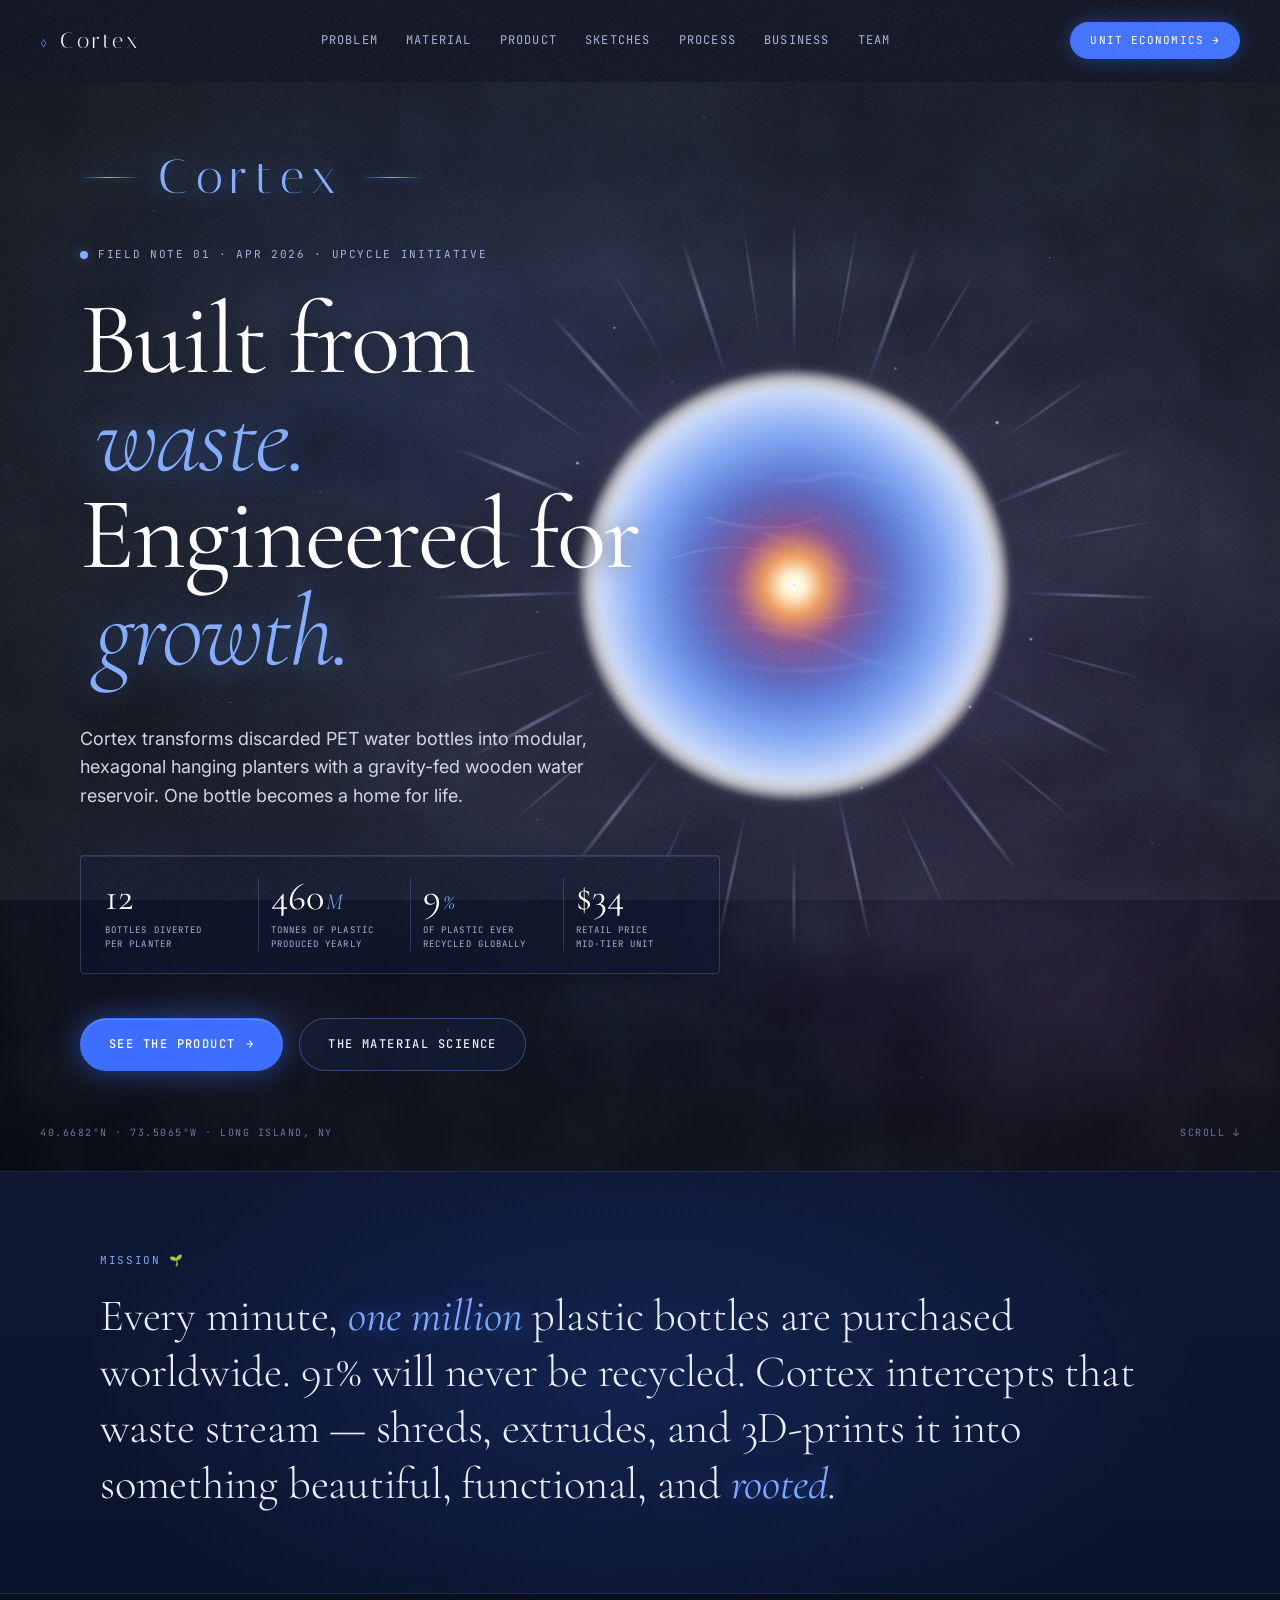
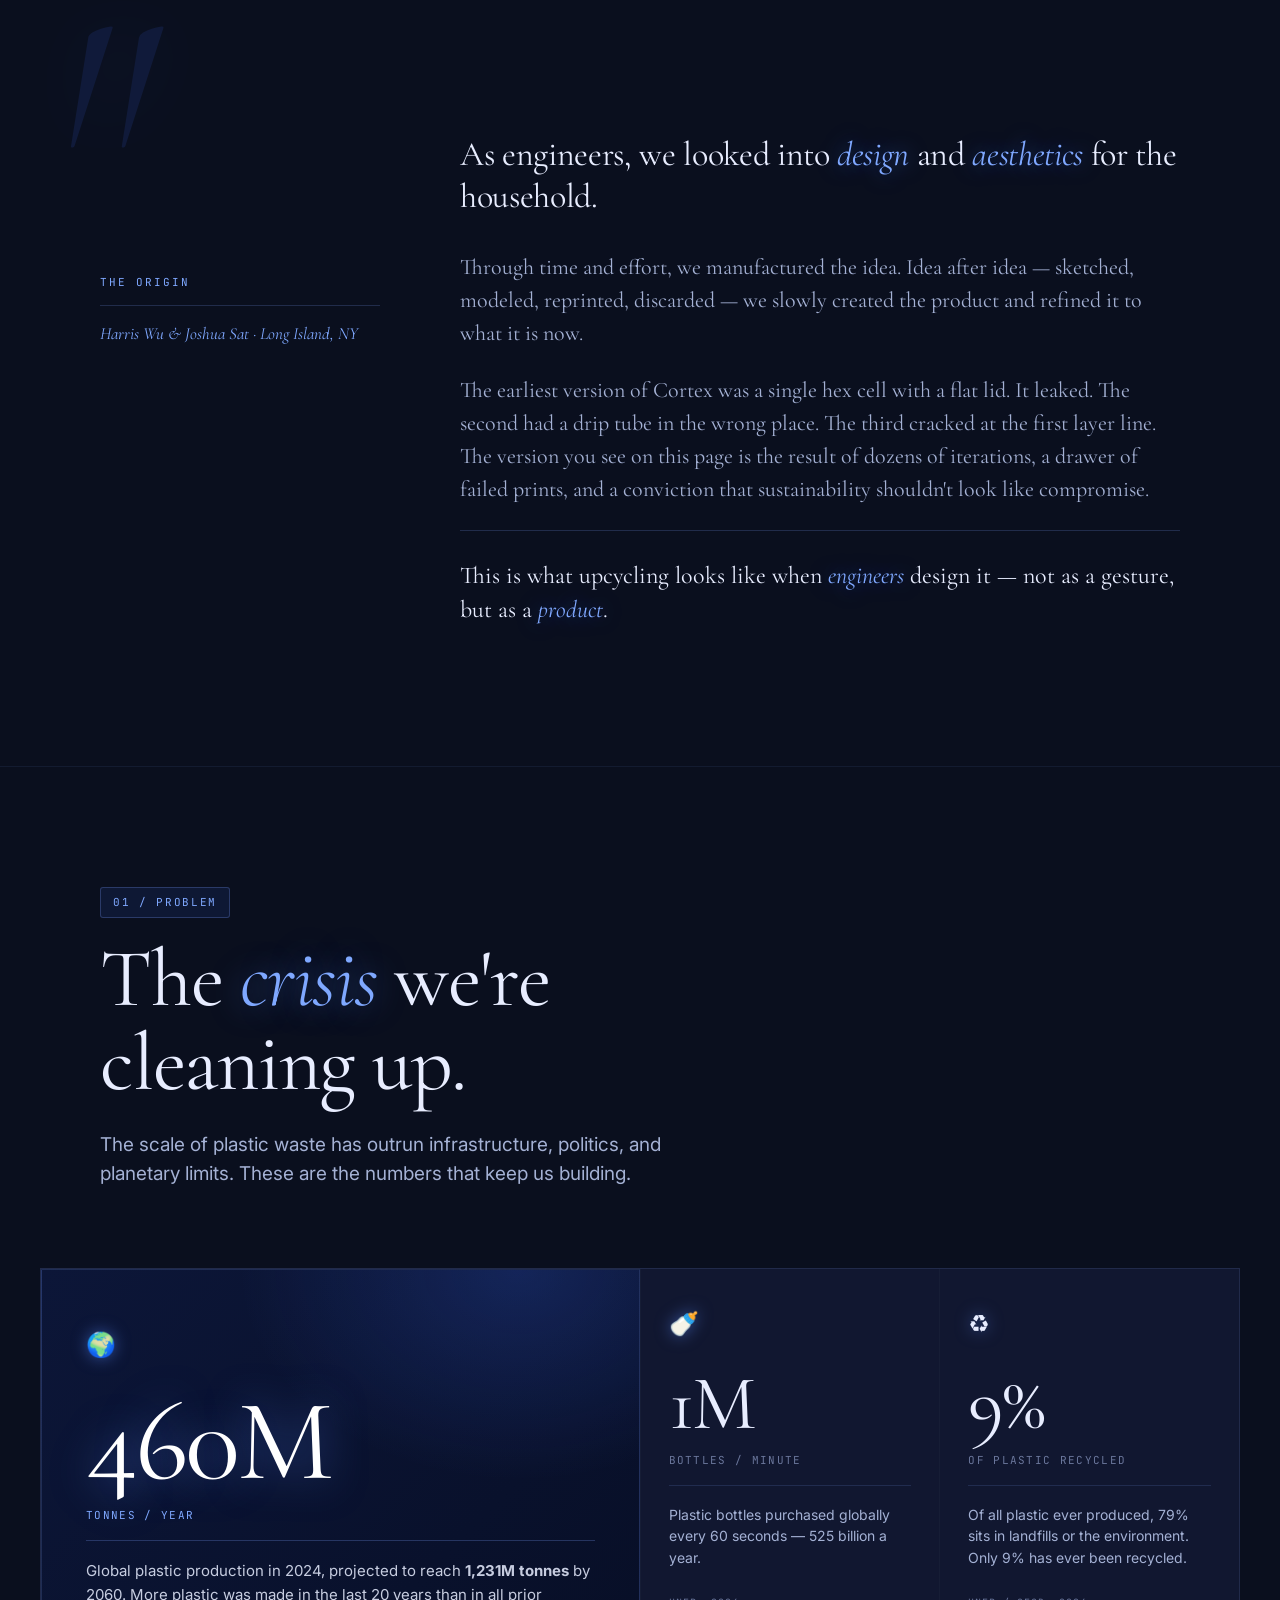
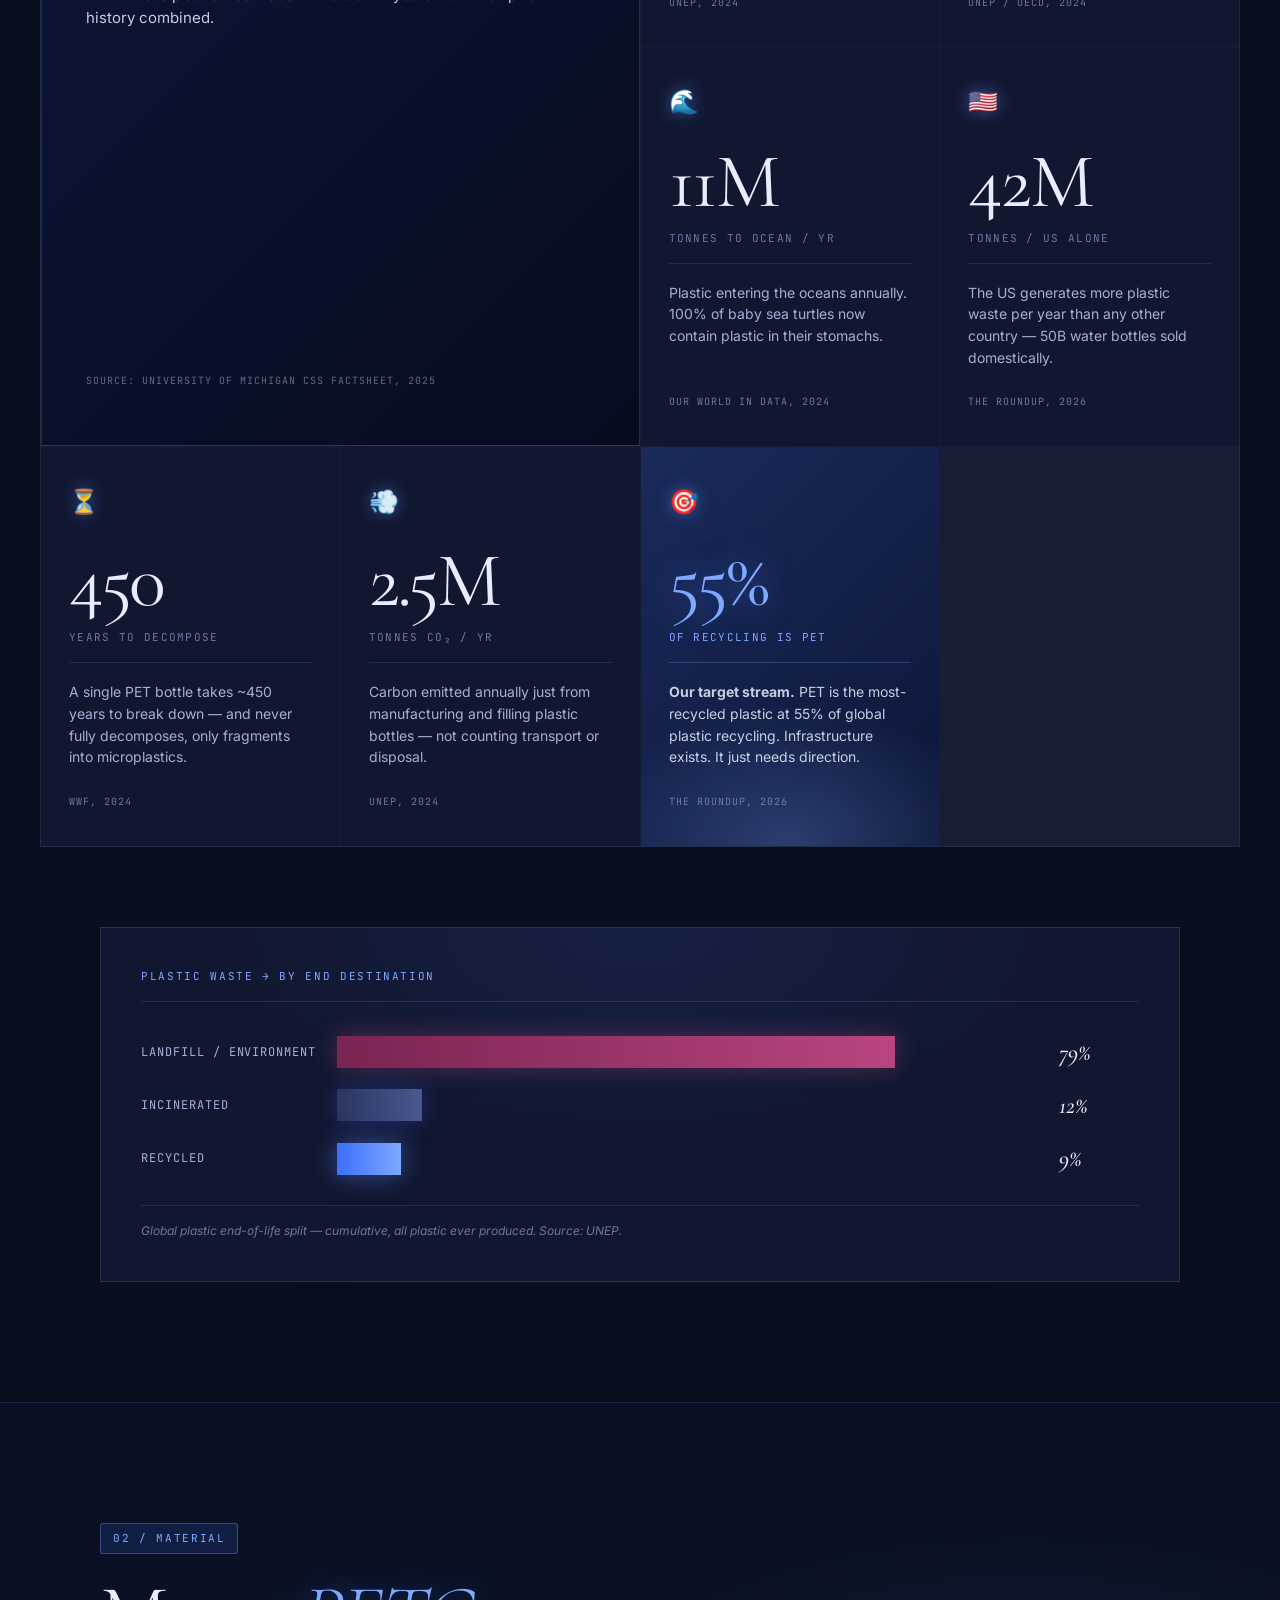
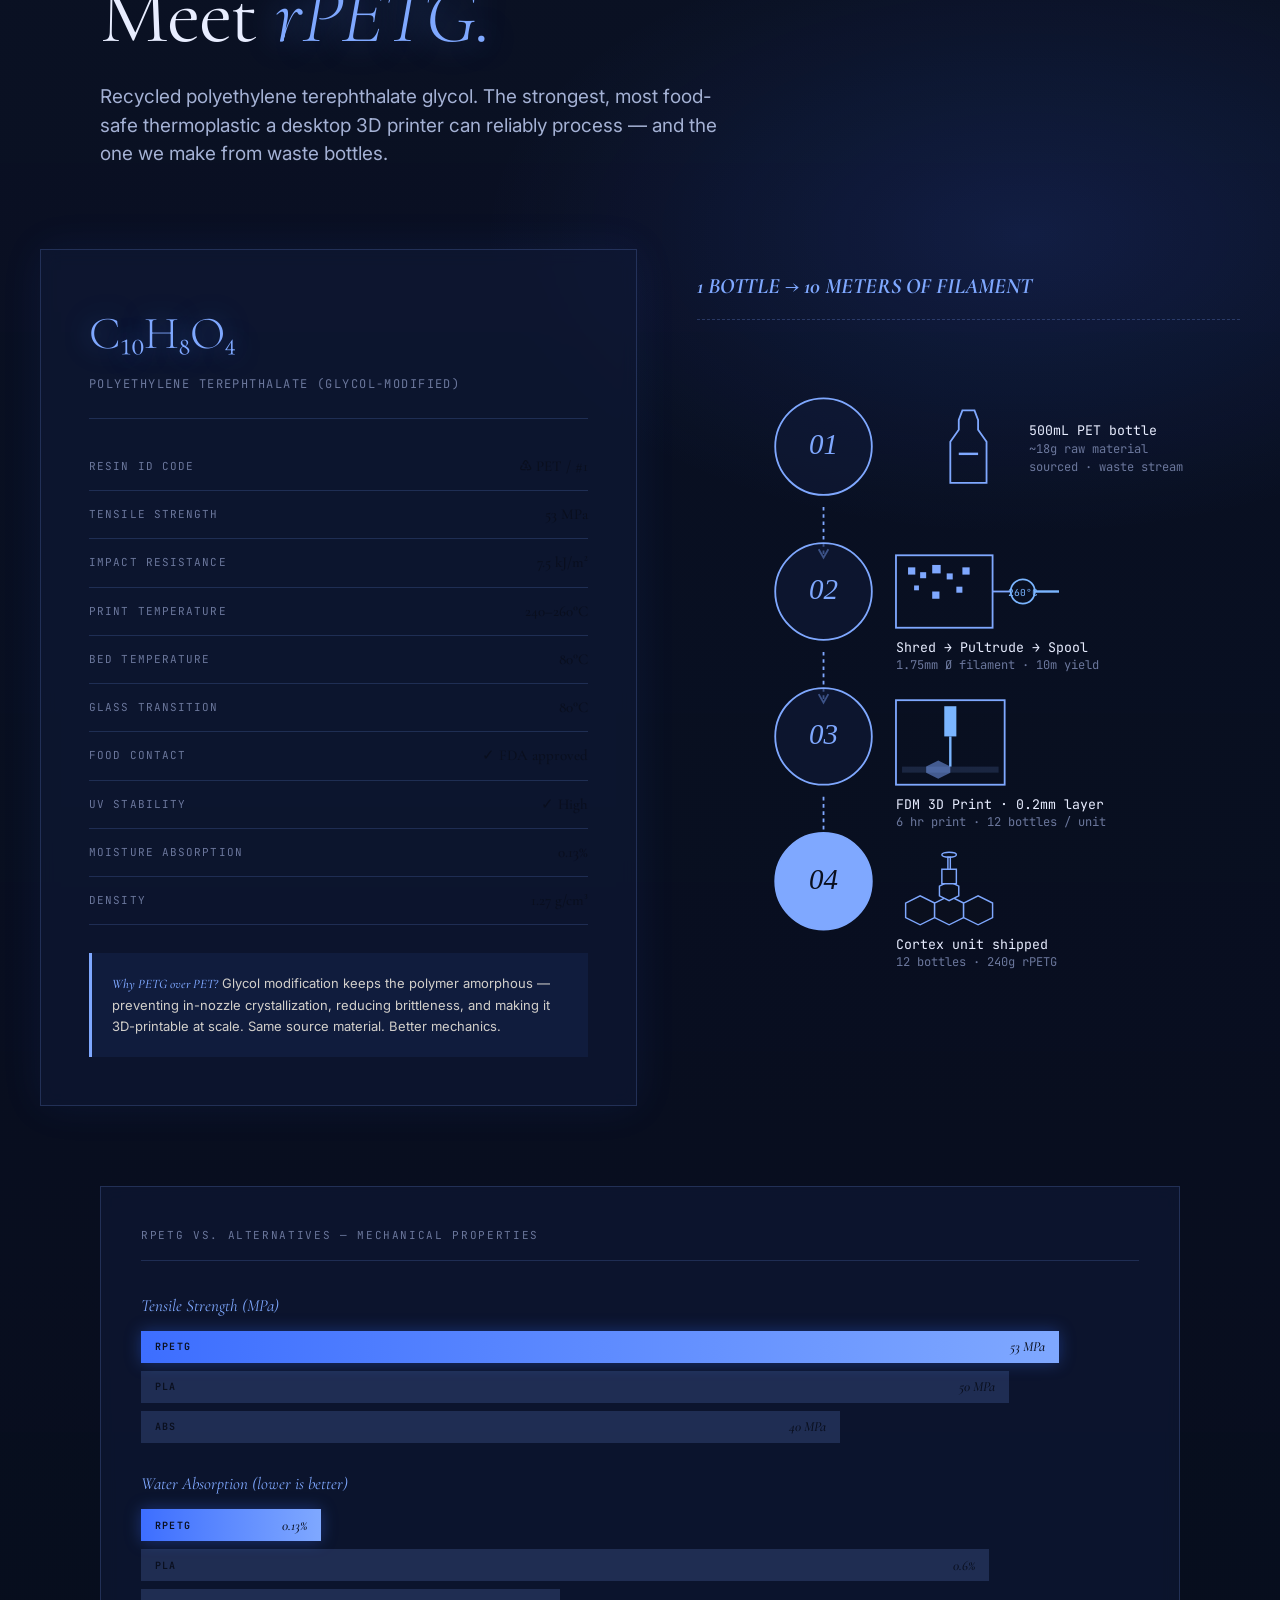
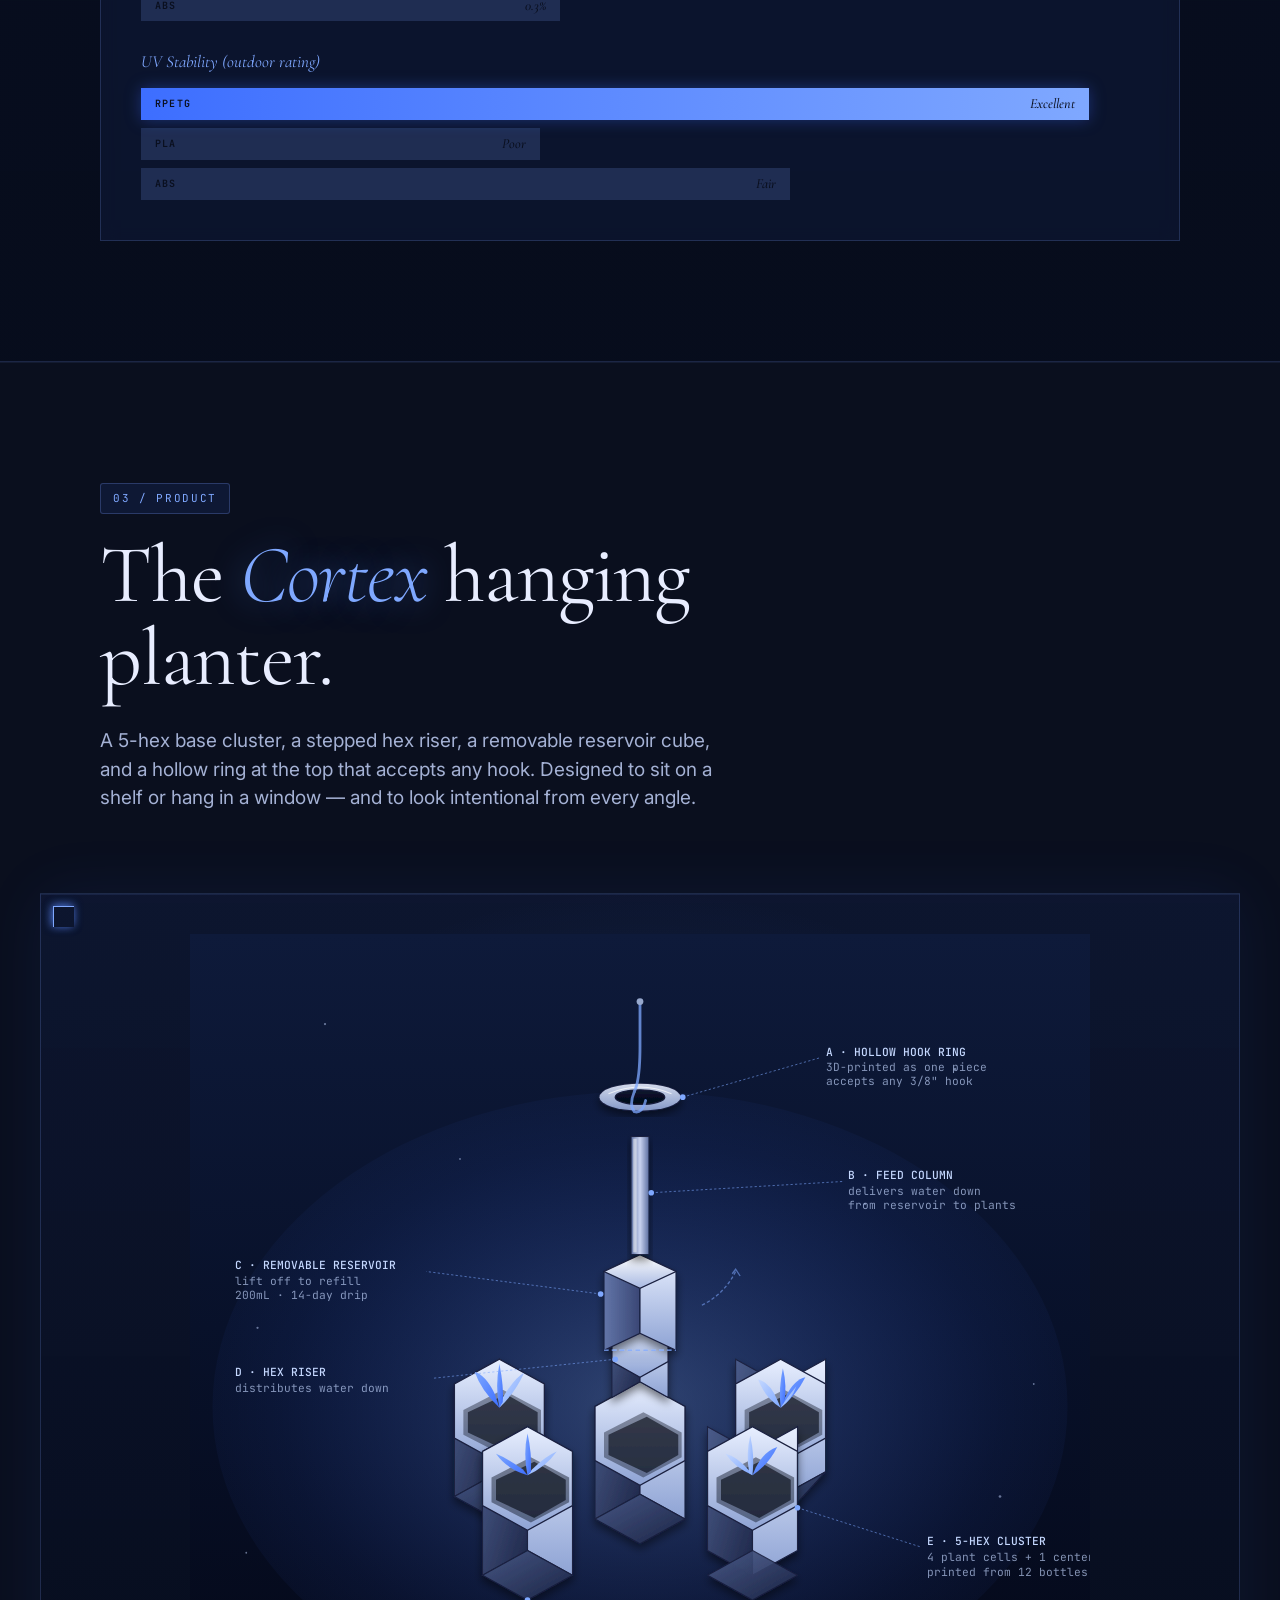
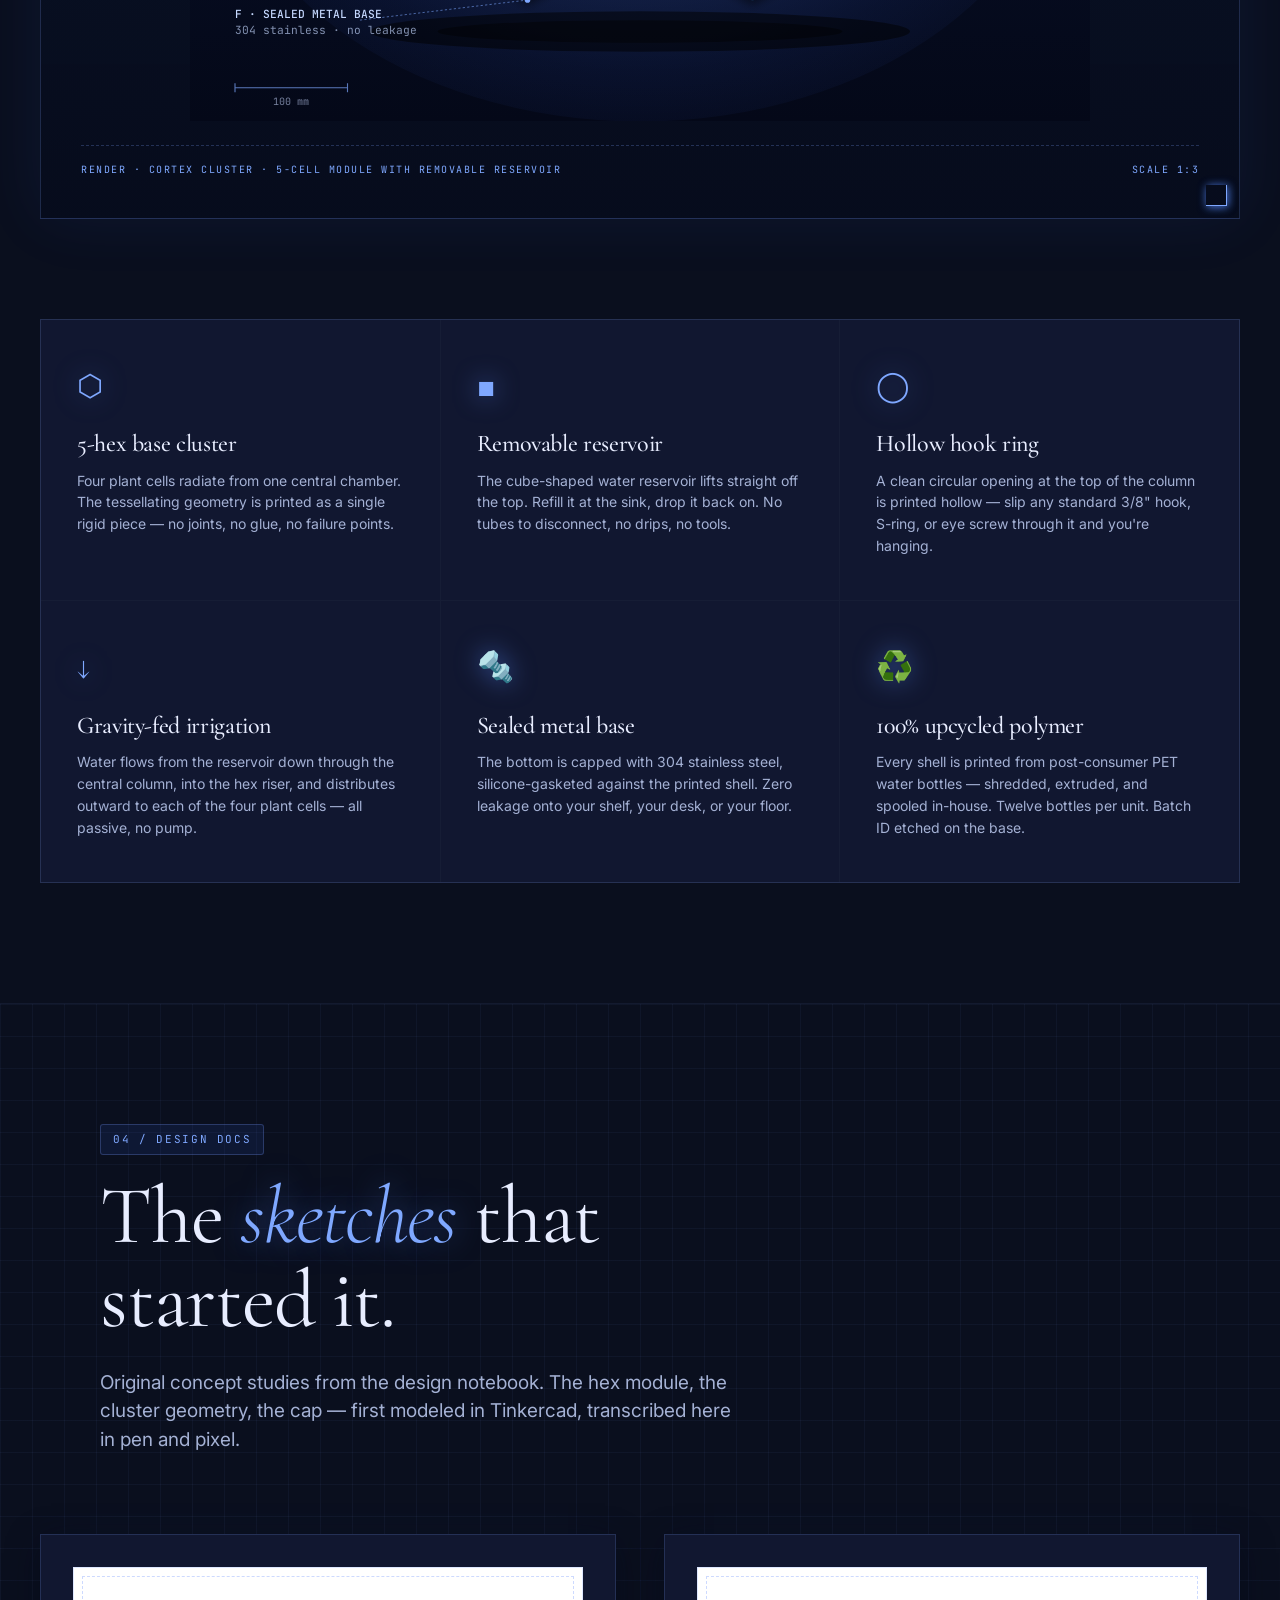
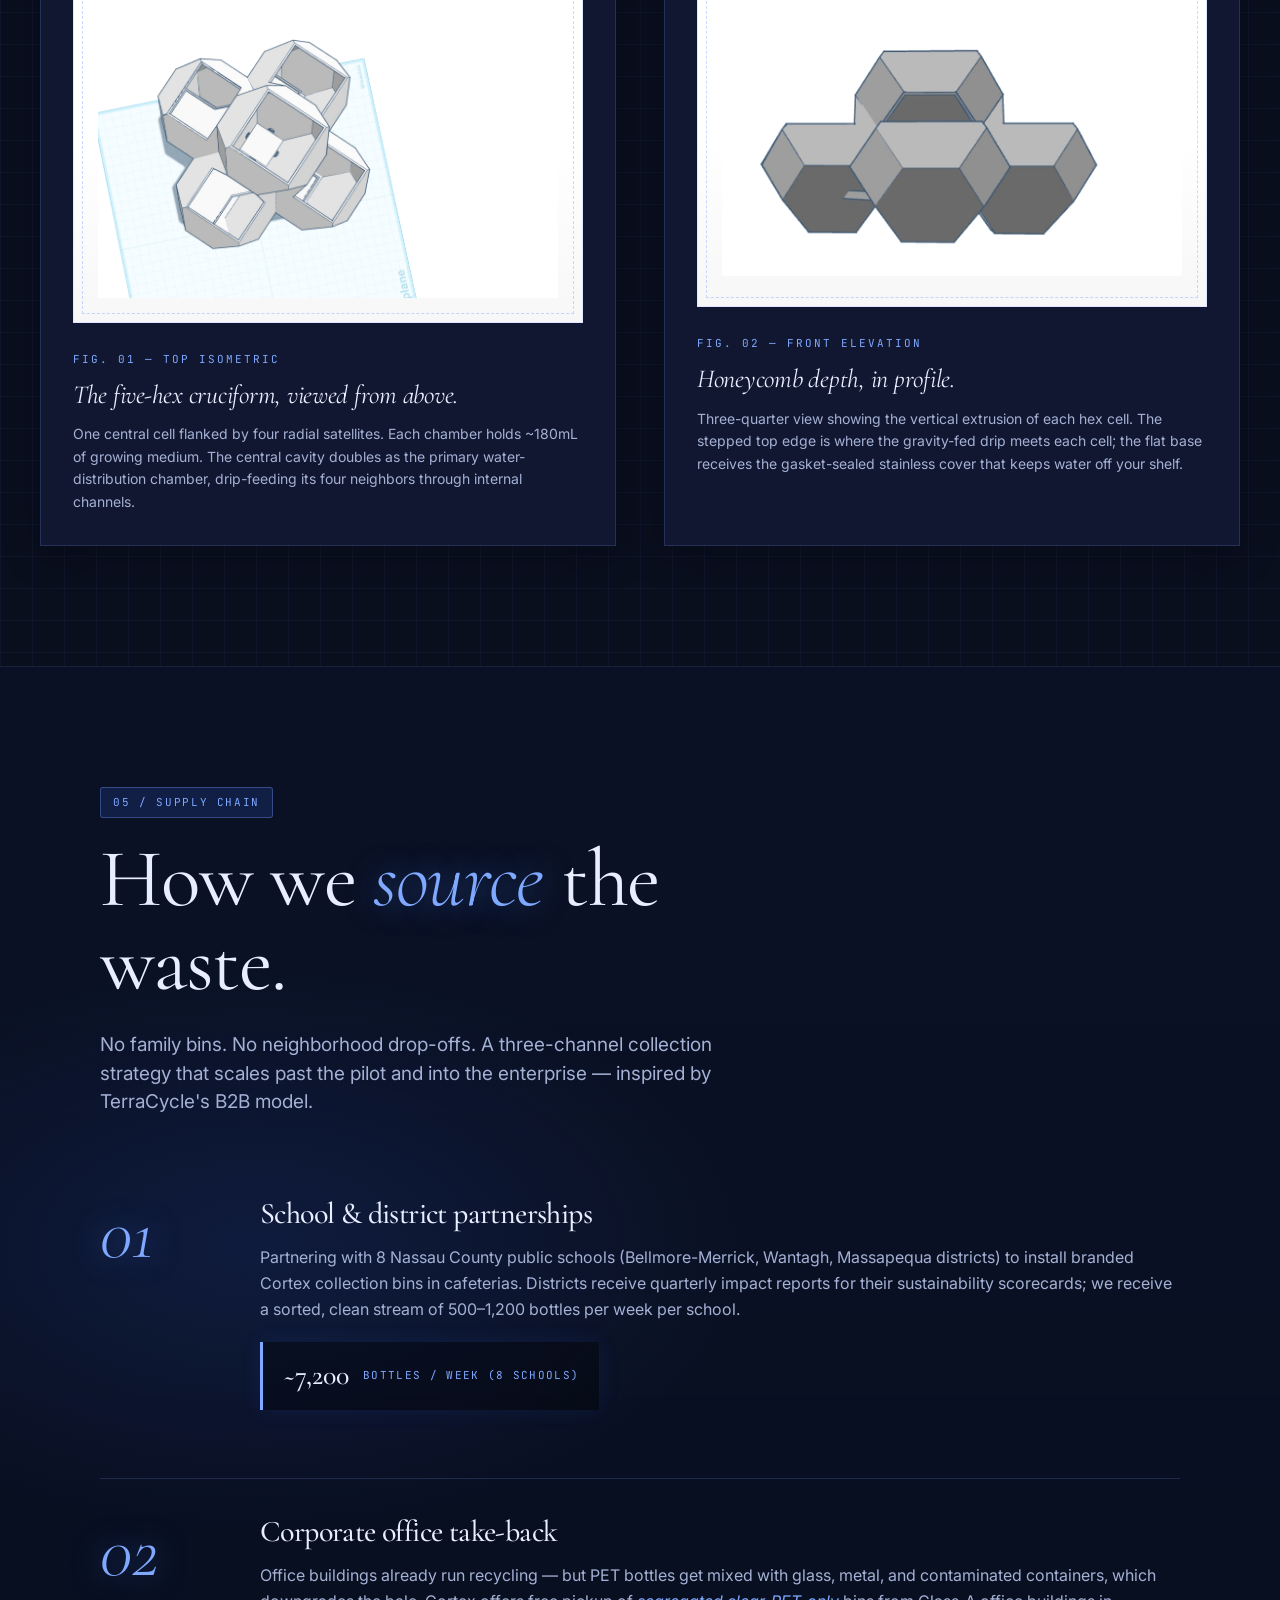
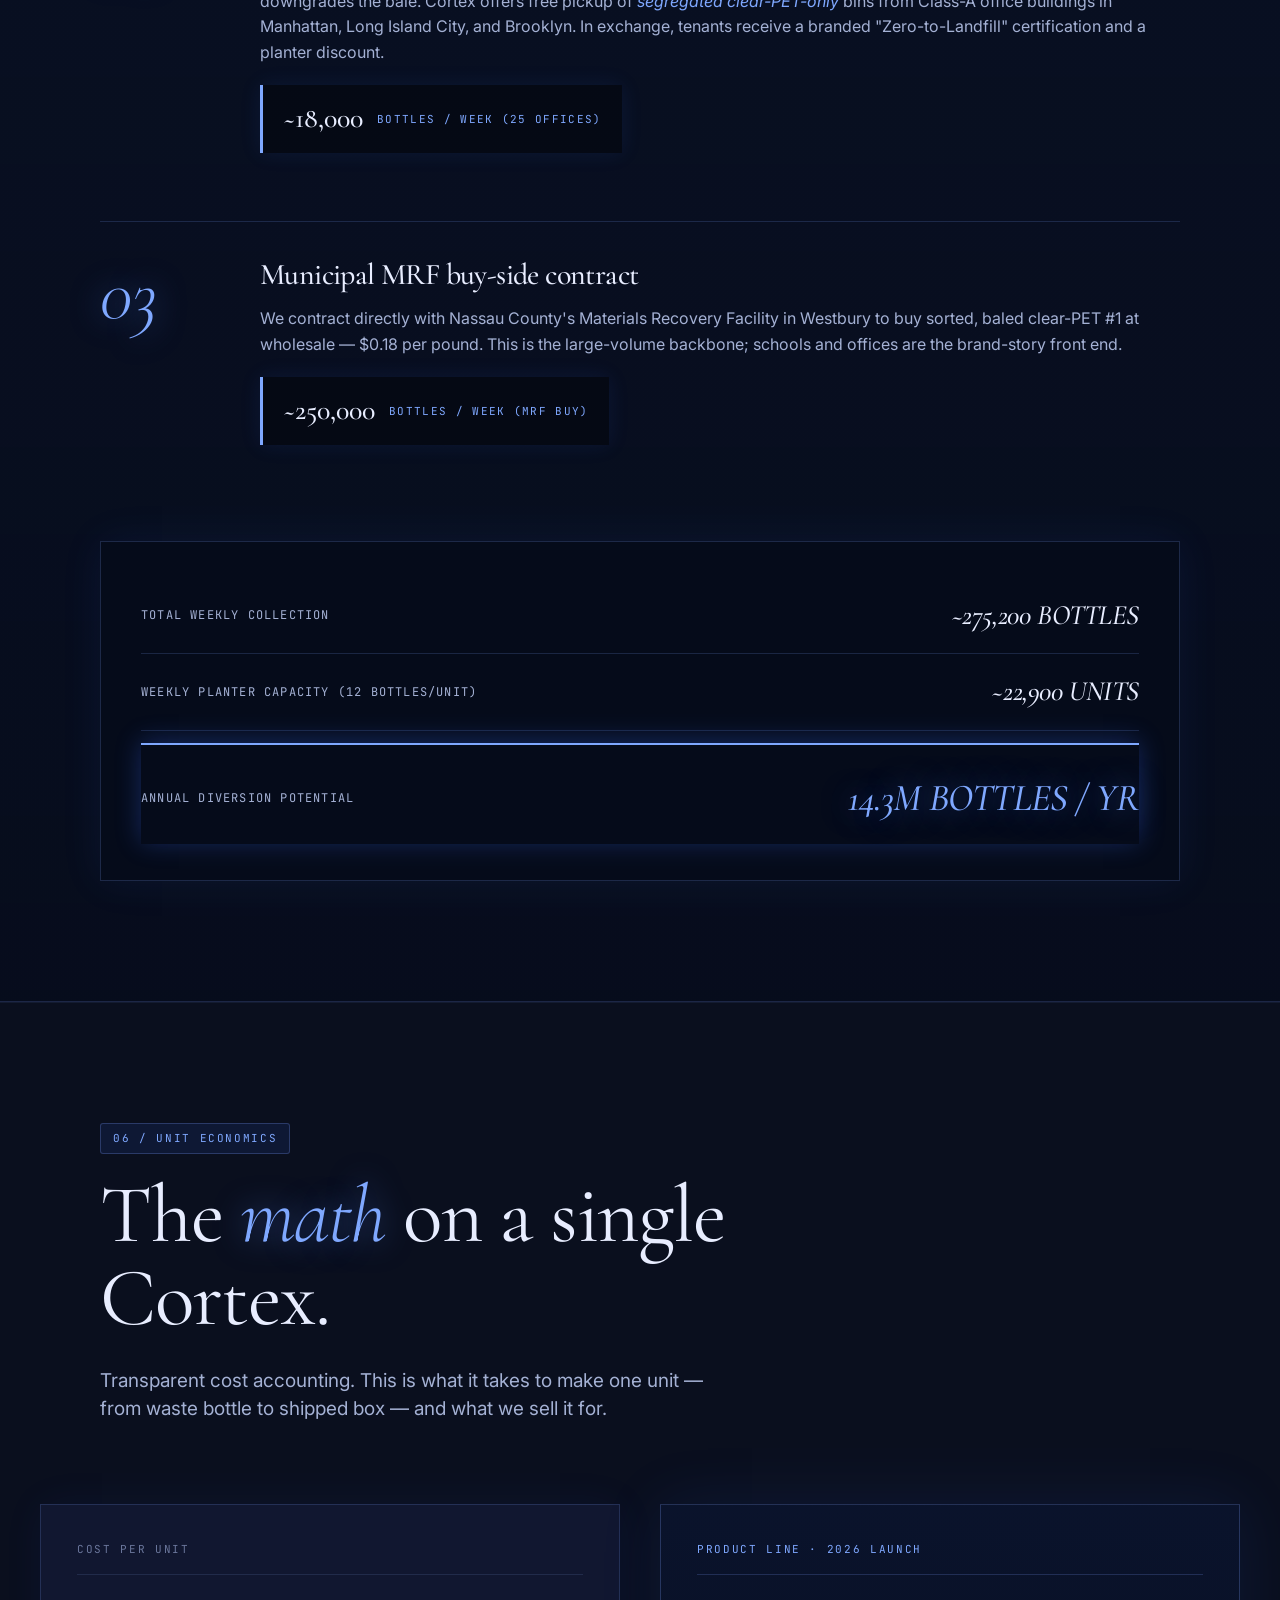
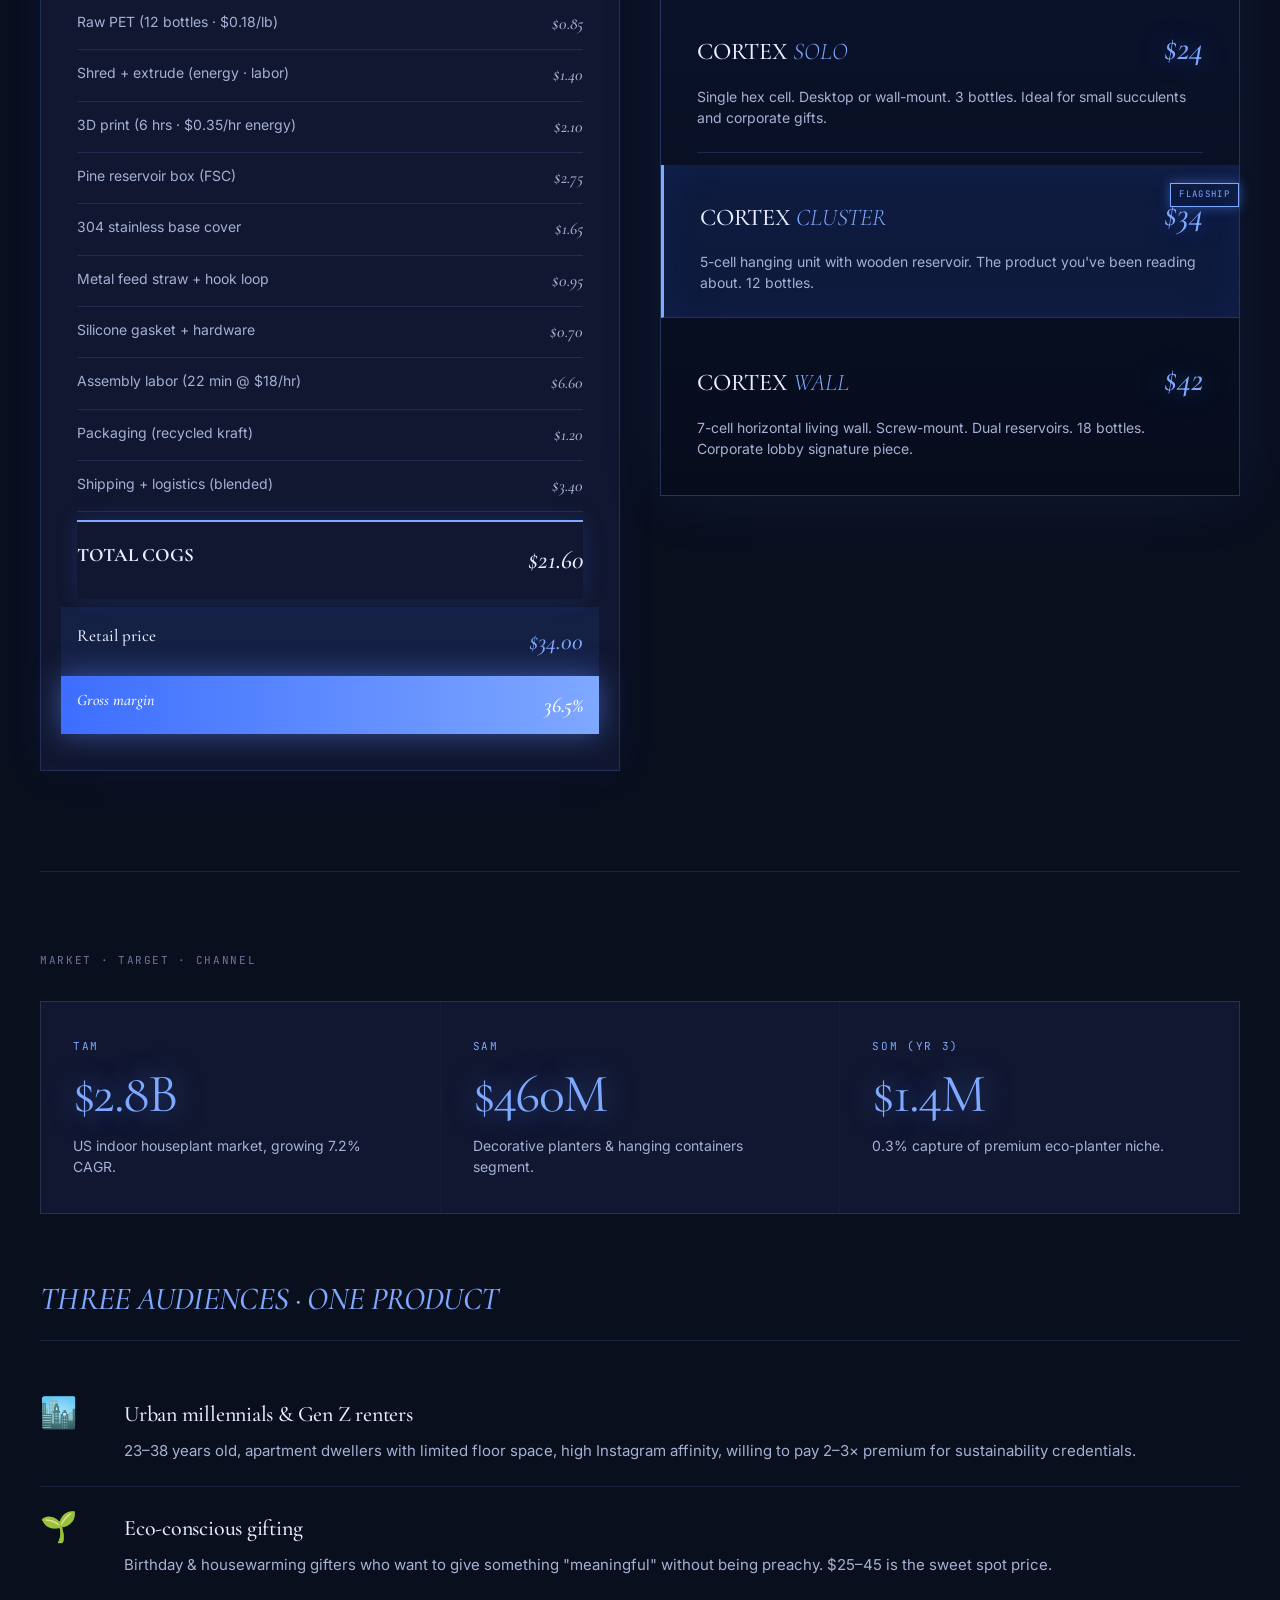
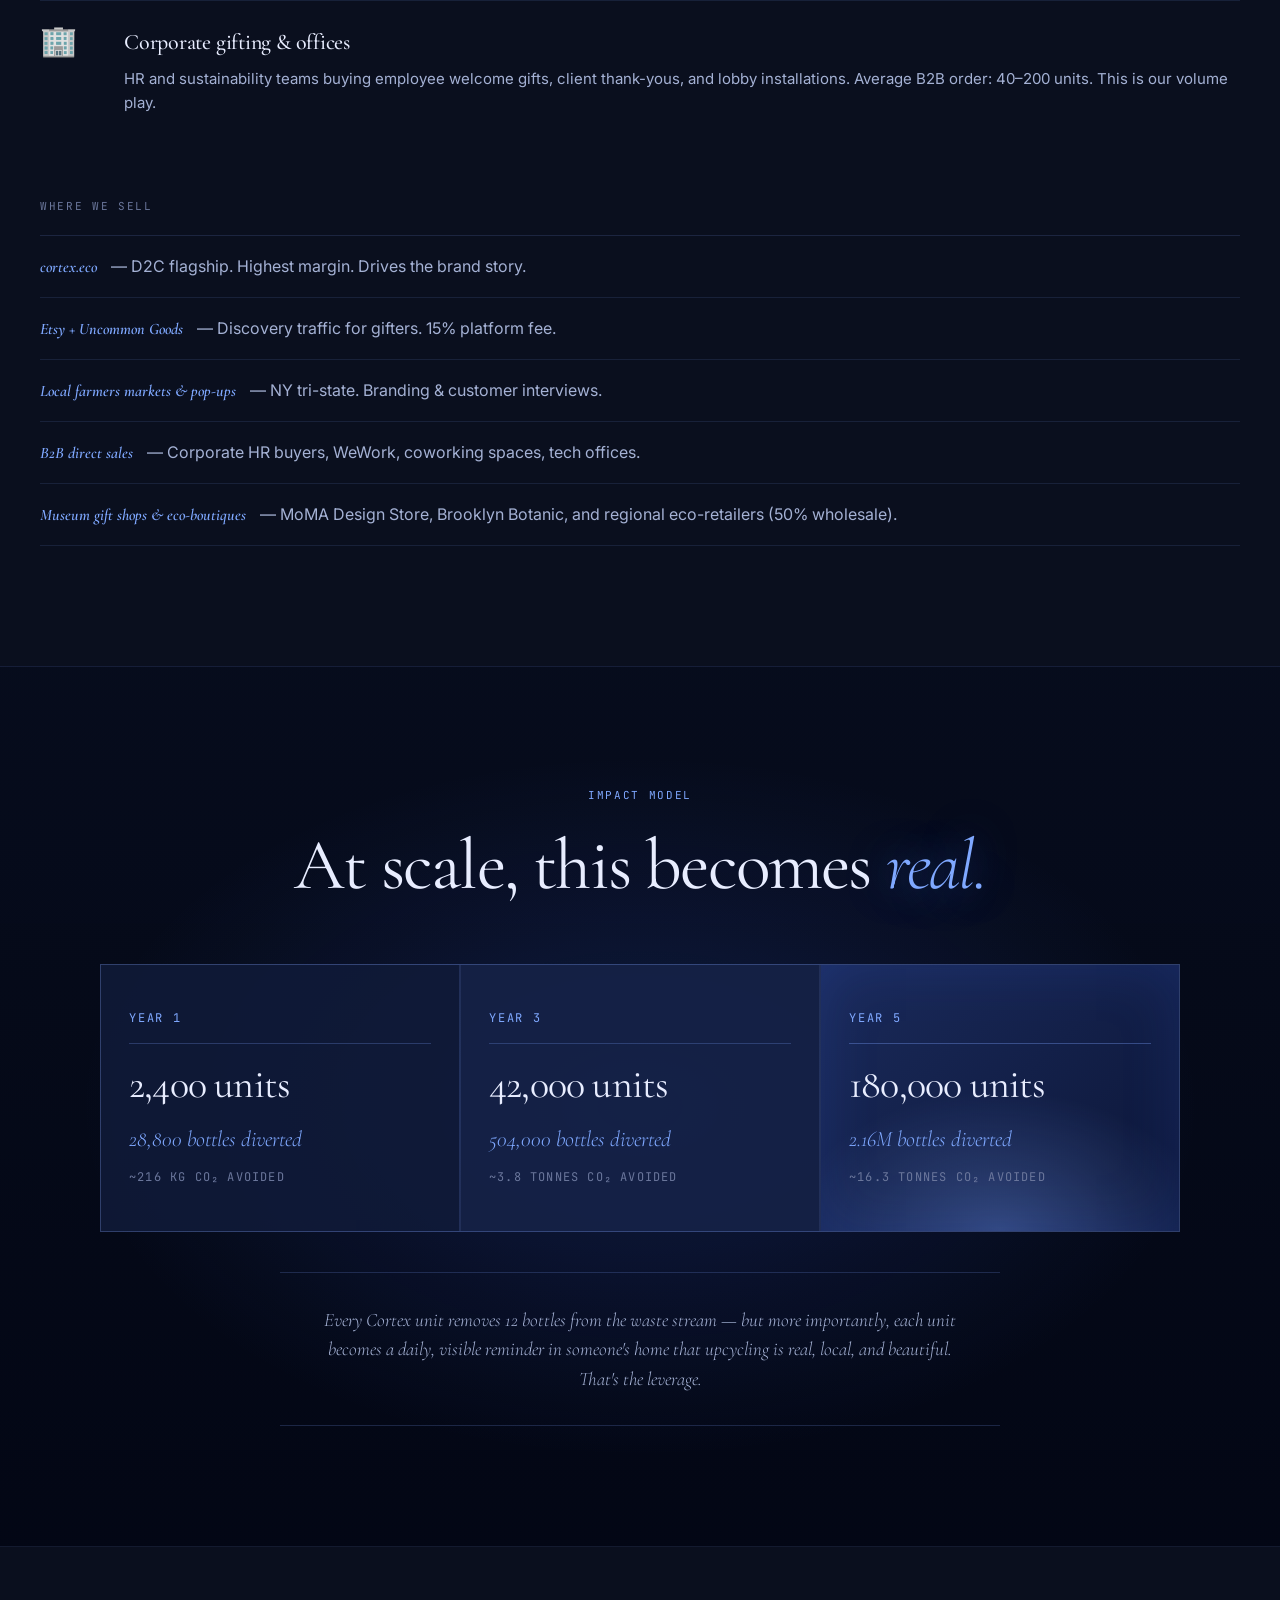
==== commit d4d5b620: "Add files via upload" ====
--- a/index.html
+++ b/index.html
@@ -36,17 +36,153 @@
   <a href="#business" class="nav__cta">Unit economics <span>→</span></a>
 </nav>
 
-<!-- ============ HERO: SLIDING SLIDESHOW ============ -->
+<!-- ============ HERO: ARCANE PORTAL ============ -->
 <header id="top" class="hero">
-  <div class="hero__slides">
-    <div class="hero__slide hero__slide--1"></div>
-    <div class="hero__slide hero__slide--2"></div>
-    <div class="hero__slide hero__slide--3"></div>
-    <div class="hero__slide hero__slide--4"></div>
-  </div>
-
-  <div class="hero__scrim"></div>
-
+
+  <!-- Deep space backdrop with nebula wisps -->
+  <div class="hero__void"></div>
+
+  <!-- The main arcane burst — SVG radial energy -->
+  <svg class="hero__portal" viewBox="0 0 1200 1200" xmlns="http://www.w3.org/2000/svg" preserveAspectRatio="xMidYMid slice" aria-hidden="true">
+    <defs>
+      <!-- hot white-orange core -->
+      <radialGradient id="portalCore" cx="0.5" cy="0.5" r="0.5">
+        <stop offset="0%" stop-color="#ffffff" stop-opacity="1"/>
+        <stop offset="8%" stop-color="#fff3d0" stop-opacity="0.95"/>
+        <stop offset="22%" stop-color="#ff9c4a" stop-opacity="0.7"/>
+        <stop offset="45%" stop-color="#c04a8a" stop-opacity="0.3"/>
+        <stop offset="100%" stop-color="#3d6eff" stop-opacity="0"/>
+      </radialGradient>
+      <!-- electric blue outer sphere -->
+      <radialGradient id="portalSphere" cx="0.5" cy="0.5" r="0.5">
+        <stop offset="0%" stop-color="#3d6eff" stop-opacity="0"/>
+        <stop offset="40%" stop-color="#4d7cff" stop-opacity="0.35"/>
+        <stop offset="70%" stop-color="#7fa8ff" stop-opacity="0.75"/>
+        <stop offset="88%" stop-color="#c5d8ff" stop-opacity="0.85"/>
+        <stop offset="95%" stop-color="#ffffff" stop-opacity="0.45"/>
+        <stop offset="100%" stop-color="#ffffff" stop-opacity="0"/>
+      </radialGradient>
+      <!-- ray gradient for radiating lines -->
+      <linearGradient id="rayGrad" x1="0" y1="0" x2="0" y2="1">
+        <stop offset="0%" stop-color="#ffffff" stop-opacity="0"/>
+        <stop offset="50%" stop-color="#c5d8ff" stop-opacity="0.9"/>
+        <stop offset="100%" stop-color="#7fa8ff" stop-opacity="0.1"/>
+      </linearGradient>
+      <!-- subtle lightning arc -->
+      <linearGradient id="arcGrad" x1="0" y1="0" x2="1" y2="0">
+        <stop offset="0%" stop-color="#7fa8ff" stop-opacity="0"/>
+        <stop offset="50%" stop-color="#c5d8ff" stop-opacity="0.85"/>
+        <stop offset="100%" stop-color="#7fa8ff" stop-opacity="0"/>
+      </linearGradient>
+      <filter id="portalBlur">
+        <feGaussianBlur stdDeviation="2"/>
+      </filter>
+      <filter id="portalGlow" x="-50%" y="-50%" width="200%" height="200%">
+        <feGaussianBlur stdDeviation="8" result="blur"/>
+        <feMerge>
+          <feMergeNode in="blur"/>
+          <feMergeNode in="SourceGraphic"/>
+        </feMerge>
+      </filter>
+    </defs>
+
+    <!-- Radiating rays (shafts of light emanating from center) -->
+    <g transform="translate(600 600)" opacity="0.85" class="portal-rays">
+      <!-- 36 radial rays -->
+      <g class="portal-rays-inner">
+        <rect x="-1.5" y="-540" width="3" height="200" fill="url(#rayGrad)" filter="url(#portalBlur)"/>
+        <rect x="-1" y="-540" width="2" height="180" fill="url(#rayGrad)" transform="rotate(10)" filter="url(#portalBlur)"/>
+        <rect x="-1.5" y="-540" width="3" height="220" fill="url(#rayGrad)" transform="rotate(20)" filter="url(#portalBlur)"/>
+        <rect x="-1" y="-540" width="2" height="160" fill="url(#rayGrad)" transform="rotate(30)" filter="url(#portalBlur)"/>
+        <rect x="-1.5" y="-540" width="3" height="210" fill="url(#rayGrad)" transform="rotate(42)" filter="url(#portalBlur)"/>
+        <rect x="-1" y="-540" width="2" height="170" fill="url(#rayGrad)" transform="rotate(55)" filter="url(#portalBlur)"/>
+        <rect x="-1.5" y="-540" width="3" height="230" fill="url(#rayGrad)" transform="rotate(68)" filter="url(#portalBlur)"/>
+        <rect x="-1" y="-540" width="2" height="150" fill="url(#rayGrad)" transform="rotate(80)" filter="url(#portalBlur)"/>
+        <rect x="-1.5" y="-540" width="3" height="200" fill="url(#rayGrad)" transform="rotate(92)" filter="url(#portalBlur)"/>
+        <rect x="-1" y="-540" width="2" height="175" fill="url(#rayGrad)" transform="rotate(105)" filter="url(#portalBlur)"/>
+        <rect x="-1.5" y="-540" width="3" height="220" fill="url(#rayGrad)" transform="rotate(118)" filter="url(#portalBlur)"/>
+        <rect x="-1" y="-540" width="2" height="160" fill="url(#rayGrad)" transform="rotate(130)" filter="url(#portalBlur)"/>
+        <rect x="-1.5" y="-540" width="3" height="210" fill="url(#rayGrad)" transform="rotate(142)" filter="url(#portalBlur)"/>
+        <rect x="-1" y="-540" width="2" height="180" fill="url(#rayGrad)" transform="rotate(155)" filter="url(#portalBlur)"/>
+        <rect x="-1.5" y="-540" width="3" height="230" fill="url(#rayGrad)" transform="rotate(168)" filter="url(#portalBlur)"/>
+        <rect x="-1" y="-540" width="2" height="150" fill="url(#rayGrad)" transform="rotate(180)" filter="url(#portalBlur)"/>
+        <rect x="-1.5" y="-540" width="3" height="190" fill="url(#rayGrad)" transform="rotate(192)" filter="url(#portalBlur)"/>
+        <rect x="-1" y="-540" width="2" height="175" fill="url(#rayGrad)" transform="rotate(205)" filter="url(#portalBlur)"/>
+        <rect x="-1.5" y="-540" width="3" height="220" fill="url(#rayGrad)" transform="rotate(218)" filter="url(#portalBlur)"/>
+        <rect x="-1" y="-540" width="2" height="160" fill="url(#rayGrad)" transform="rotate(230)" filter="url(#portalBlur)"/>
+        <rect x="-1.5" y="-540" width="3" height="210" fill="url(#rayGrad)" transform="rotate(242)" filter="url(#portalBlur)"/>
+        <rect x="-1" y="-540" width="2" height="180" fill="url(#rayGrad)" transform="rotate(255)" filter="url(#portalBlur)"/>
+        <rect x="-1.5" y="-540" width="3" height="225" fill="url(#rayGrad)" transform="rotate(268)" filter="url(#portalBlur)"/>
+        <rect x="-1" y="-540" width="2" height="150" fill="url(#rayGrad)" transform="rotate(280)" filter="url(#portalBlur)"/>
+        <rect x="-1.5" y="-540" width="3" height="200" fill="url(#rayGrad)" transform="rotate(292)" filter="url(#portalBlur)"/>
+        <rect x="-1" y="-540" width="2" height="175" fill="url(#rayGrad)" transform="rotate(305)" filter="url(#portalBlur)"/>
+        <rect x="-1.5" y="-540" width="3" height="215" fill="url(#rayGrad)" transform="rotate(318)" filter="url(#portalBlur)"/>
+        <rect x="-1" y="-540" width="2" height="160" fill="url(#rayGrad)" transform="rotate(330)" filter="url(#portalBlur)"/>
+        <rect x="-1.5" y="-540" width="3" height="210" fill="url(#rayGrad)" transform="rotate(342)" filter="url(#portalBlur)"/>
+        <rect x="-1" y="-540" width="2" height="175" fill="url(#rayGrad)" transform="rotate(352)" filter="url(#portalBlur)"/>
+      </g>
+    </g>
+
+    <!-- Outer electric sphere -->
+    <circle cx="600" cy="600" r="320" fill="url(#portalSphere)" filter="url(#portalGlow)"/>
+
+    <!-- Lightning arcs crossing the sphere -->
+    <g stroke="url(#arcGrad)" stroke-width="1.5" fill="none" opacity="0.7" filter="url(#portalBlur)">
+      <path d="M 360 520 Q 500 480 640 560 T 840 620"/>
+      <path d="M 400 680 Q 560 640 680 700 T 860 660"/>
+      <path d="M 480 420 Q 580 460 640 440 T 820 490"/>
+      <path d="M 380 600 Q 520 620 600 600 T 820 610"/>
+      <path d="M 450 700 Q 580 740 680 720 T 800 700"/>
+    </g>
+
+    <!-- thin highlight arcs -->
+    <g stroke="#e8efff" stroke-width="0.8" fill="none" opacity="0.5">
+      <path d="M 420 560 Q 540 520 620 580"/>
+      <path d="M 520 640 Q 620 660 720 640"/>
+      <path d="M 470 500 Q 570 530 640 500"/>
+    </g>
+
+    <!-- Fractured glass lines at the sphere edge -->
+    <g stroke="#c5d8ff" stroke-width="0.6" fill="none" opacity="0.35">
+      <path d="M 280 600 L 340 580"/>
+      <path d="M 340 580 L 360 550 L 370 570"/>
+      <path d="M 910 600 L 860 580"/>
+      <path d="M 860 580 L 840 540 L 830 570"/>
+      <path d="M 600 280 L 580 340"/>
+      <path d="M 600 920 L 620 860"/>
+      <path d="M 415 425 L 460 465"/>
+      <path d="M 785 775 L 740 735"/>
+    </g>
+
+    <!-- Inner hot core — overlays the electric sphere -->
+    <circle cx="600" cy="600" r="200" fill="url(#portalCore)" filter="url(#portalGlow)"/>
+
+    <!-- Pinprick center -->
+    <circle cx="600" cy="600" r="3" fill="#ffffff" opacity="0.95"/>
+    <circle cx="600" cy="600" r="1" fill="#000" opacity="0.6"/>
+
+    <!-- Floating particles around the sphere -->
+    <g fill="#c5d8ff" class="portal-particles">
+      <circle cx="280" cy="420" r="2" opacity="0.9"/>
+      <circle cx="340" cy="760" r="1.5" opacity="0.7"/>
+      <circle cx="900" cy="360" r="2" opacity="0.9"/>
+      <circle cx="860" cy="780" r="1.8" opacity="0.8"/>
+      <circle cx="420" cy="300" r="1" opacity="0.6"/>
+      <circle cx="750" cy="280" r="1.5" opacity="0.75"/>
+      <circle cx="220" cy="640" r="1.2" opacity="0.6"/>
+      <circle cx="950" cy="680" r="1.8" opacity="0.8"/>
+      <circle cx="480" cy="880" r="1" opacity="0.5"/>
+      <circle cx="700" cy="900" r="1.5" opacity="0.7"/>
+    </g>
+  </svg>
+
+  <!-- Vignette edges -->
+  <div class="hero__vignette"></div>
+
+  <!-- Water ripple drift overlay -->
+  <div class="hero__ripple"></div>
+
+  <!-- Hero content — shifted left so the portal dominates right -->
   <div class="hero__content">
     <div class="hero__brand-mark">Cortex</div>
     <div class="hero__eyebrow">
@@ -85,13 +221,6 @@
     <div class="hero__ctas">
       <a href="#product" class="btn btn--primary">See the product <span>→</span></a>
       <a href="#material" class="btn btn--ghost">The material science</a>
-    </div>
-
-    <div class="hero__nav">
-      <button class="hero__dot hero__dot--active" data-slide="0" aria-label="Slide 1"></button>
-      <button class="hero__dot" data-slide="1" aria-label="Slide 2"></button>
-      <button class="hero__dot" data-slide="2" aria-label="Slide 3"></button>
-      <button class="hero__dot" data-slide="3" aria-label="Slide 4"></button>
     </div>
   </div>
 
--- a/styles.css
+++ b/styles.css
@@ -188,88 +188,161 @@
   .nav__cta { padding: 8px 14px; font-size: 10px; }
 }
 
+/* ==================== HERO — ARCANE PORTAL ==================== */
 .hero {
   position: relative;
   min-height: 100vh;
   width: 100%;
   overflow: hidden;
   color: var(--ink);
-}
-
-.hero__slides {
+  background: #020612;
+}
+
+/* Deep space void backdrop with nebula wisps */
+.hero__void {
   position: absolute;
   inset: 0;
   z-index: 1;
-}
-.hero__slide {
+  background:
+    radial-gradient(ellipse 900px 700px at 70% 55%, rgba(40, 25, 70, 0.55) 0%, transparent 70%),
+    radial-gradient(ellipse 700px 500px at 30% 30%, rgba(20, 35, 80, 0.45) 0%, transparent 70%),
+    radial-gradient(ellipse 600px 400px at 85% 85%, rgba(50, 20, 60, 0.4) 0%, transparent 65%),
+    radial-gradient(ellipse 500px 300px at 15% 80%, rgba(30, 20, 50, 0.4) 0%, transparent 65%),
+    linear-gradient(135deg, #050913 0%, #020612 50%, #010308 100%);
+}
+
+.hero__void::before {
+  /* star field */
+  content: '';
   position: absolute;
   inset: 0;
-  background-size: cover;
-  background-position: center;
-  opacity: 0;
-  transform: scale(1.08);
-  transition: opacity 1.4s cubic-bezier(0.65, 0.05, 0.36, 1), transform 8s ease-out;
-}
-.hero__slide.active {
-  opacity: 1;
-  transform: scale(1);
-}
-
-/* Slide backgrounds — cosmic arcane aesthetic with radial bursts.
-   Deep space backgrounds with blue energy, electric highlights, dark voids. */
-
-.hero__slide--1 {
-  background-color: #060b1a;
   background-image:
-    radial-gradient(ellipse 60% 70% at 70% 45%, rgba(100, 160, 255, 0.35) 0%, rgba(60, 100, 200, 0.15) 30%, transparent 65%),
-    radial-gradient(circle 4px at 70% 45%, rgba(255, 255, 255, 0.9), transparent 100%),
-    linear-gradient(135deg, #0a1530 0%, #060b1a 50%, #020510 100%),
-    url('https://images.unsplash.com/photo-1419242902214-272b3f66ee7a?auto=format&fit=crop&w=2400&q=80');
-  background-size: cover, cover, cover, cover;
-  background-position: center;
-  background-blend-mode: normal, screen, normal, overlay;
-}
-
-.hero__slide--2 {
-  background-color: #04091e;
-  background-image:
-    radial-gradient(ellipse 70% 50% at 50% 40%, rgba(120, 180, 255, 0.4) 0%, rgba(61, 110, 255, 0.15) 30%, transparent 60%),
-    linear-gradient(180deg, #0a1838 0%, #06102a 50%, #020614 100%),
-    url('https://images.unsplash.com/photo-1534796636912-3b95b3ab5986?auto=format&fit=crop&w=2400&q=80');
-  background-size: cover, cover, cover;
-  background-position: center;
-  background-blend-mode: normal, normal, overlay;
-}
-
-.hero__slide--3 {
-  background-color: #050a1c;
-  background-image:
-    radial-gradient(ellipse 55% 65% at 65% 55%, rgba(140, 190, 255, 0.38) 0%, rgba(80, 130, 220, 0.15) 28%, transparent 60%),
-    linear-gradient(145deg, #0d1a3e 0%, #060d20 60%, #020410 100%),
-    url('https://images.unsplash.com/photo-1462331940025-496dfbfc7564?auto=format&fit=crop&w=2400&q=80');
-  background-size: cover, cover, cover;
-  background-position: center;
-  background-blend-mode: normal, normal, overlay;
-}
-
-.hero__slide--4 {
-  background-color: #040818;
-  background-image:
-    radial-gradient(ellipse 65% 55% at 50% 50%, rgba(160, 200, 255, 0.42) 0%, rgba(90, 140, 240, 0.15) 30%, transparent 60%),
-    linear-gradient(180deg, #0a1430 0%, #040818 60%, #01020a 100%),
-    url('https://images.unsplash.com/photo-1451187580459-43490279c0fa?auto=format&fit=crop&w=2400&q=80');
-  background-size: cover, cover, cover;
-  background-position: center;
-  background-blend-mode: normal, normal, overlay;
-}
-
-.hero__scrim {
+    radial-gradient(circle 1px at 12% 18%, rgba(200, 220, 255, 0.9), transparent),
+    radial-gradient(circle 1px at 25% 42%, rgba(200, 220, 255, 0.7), transparent),
+    radial-gradient(circle 1.5px at 48% 28%, rgba(255, 255, 255, 0.85), transparent),
+    radial-gradient(circle 1px at 66% 62%, rgba(200, 220, 255, 0.6), transparent),
+    radial-gradient(circle 1px at 82% 22%, rgba(200, 220, 255, 0.8), transparent),
+    radial-gradient(circle 1px at 8% 78%, rgba(200, 220, 255, 0.65), transparent),
+    radial-gradient(circle 1.5px at 35% 88%, rgba(255, 255, 255, 0.75), transparent),
+    radial-gradient(circle 1px at 72% 92%, rgba(200, 220, 255, 0.55), transparent),
+    radial-gradient(circle 1px at 90% 72%, rgba(200, 220, 255, 0.7), transparent),
+    radial-gradient(circle 1px at 55% 10%, rgba(200, 220, 255, 0.8), transparent),
+    radial-gradient(circle 1px at 18% 60%, rgba(200, 220, 255, 0.65), transparent),
+    radial-gradient(circle 1px at 42% 70%, rgba(200, 220, 255, 0.7), transparent);
+  opacity: 0.8;
+}
+
+.hero__void::after {
+  /* nebula cloud texture */
+  content: '';
   position: absolute;
   inset: 0;
+  background-image: url("data:image/svg+xml;utf8,<svg xmlns='http://www.w3.org/2000/svg' width='400' height='400'><filter id='n'><feTurbulence type='fractalNoise' baseFrequency='0.012' numOctaves='4' seed='7'/><feColorMatrix values='0 0 0 0 0.25  0 0 0 0 0.35  0 0 0 0 0.7  0 0 0 0.4 0'/></filter><rect width='100%25' height='100%25' filter='url(%23n)' opacity='0.6'/></svg>");
+  opacity: 0.35;
+  mix-blend-mode: screen;
+}
+
+/* Water ripple overlay — gentle horizontal drift across the hero */
+.hero__ripple {
+  position: absolute;
+  inset: 0;
+  z-index: 4;
+  pointer-events: none;
+  opacity: 0.4;
+  mix-blend-mode: screen;
+  background-image: url("data:image/svg+xml;utf8,<svg xmlns='http://www.w3.org/2000/svg' width='800' height='600'><filter id='water'><feTurbulence type='fractalNoise' baseFrequency='0.006 0.012' numOctaves='2' seed='3'/><feColorMatrix values='0 0 0 0 0.5  0 0 0 0 0.7  0 0 0 0 1  0 0 0 0.25 0'/><feGaussianBlur stdDeviation='1.5'/></filter><rect width='100%25' height='100%25' filter='url(%23water)'/></svg>");
+  background-size: 1600px 900px;
+  animation: waterDrift 28s linear infinite;
+}
+
+.hero__ripple::after {
+  /* second ripple layer, slower and offset for depth */
+  content: '';
+  position: absolute;
+  inset: 0;
+  background-image: url("data:image/svg+xml;utf8,<svg xmlns='http://www.w3.org/2000/svg' width='1200' height='800'><filter id='w2'><feTurbulence type='fractalNoise' baseFrequency='0.003 0.008' numOctaves='3' seed='11'/><feColorMatrix values='0 0 0 0 0.7  0 0 0 0 0.85  0 0 0 0 1  0 0 0 0.15 0'/><feGaussianBlur stdDeviation='2'/></filter><rect width='100%25' height='100%25' filter='url(%23w2)'/></svg>");
+  background-size: 2000px 1200px;
+  animation: waterDriftSlow 52s linear infinite reverse;
+  opacity: 0.7;
+}
+
+@keyframes waterDrift {
+  from { background-position: 0 0; }
+  to { background-position: -1600px 0; }
+}
+
+@keyframes waterDriftSlow {
+  from { background-position: 0 0; }
+  to { background-position: -2000px 0; }
+}
+
+/* The portal — dominates right half of hero */
+.hero__portal {
+  position: absolute;
   z-index: 2;
+  top: 50%;
+  left: 62%;
+  transform: translate(-50%, -50%);
+  width: min(95vh, 90vw);
+  height: min(95vh, 90vw);
+  max-width: 1100px;
+  max-height: 1100px;
+  pointer-events: none;
+  opacity: 0;
+  animation: portalAppear 2.4s cubic-bezier(0.22, 1, 0.36, 1) 0.2s forwards, portalBreathe 6s ease-in-out 2.6s infinite;
+}
+
+@keyframes portalAppear {
+  0% {
+    opacity: 0;
+    transform: translate(-50%, -50%) scale(0.4) rotate(-12deg);
+    filter: blur(20px);
+  }
+  60% {
+    opacity: 0.85;
+    filter: blur(4px);
+  }
+  100% {
+    opacity: 1;
+    transform: translate(-50%, -50%) scale(0.95) rotate(0deg);
+    filter: blur(0);
+  }
+}
+
+@keyframes portalBreathe {
+  0%, 100% { transform: translate(-50%, -50%) scale(0.95); }
+  50% { transform: translate(-50%, -50%) scale(1.0); }
+}
+
+/* Slow rotation of the ray group */
+.portal-rays-inner {
+  transform-origin: center;
+  animation: raysRotate 90s linear infinite;
+}
+@keyframes raysRotate {
+  from { transform: rotate(0deg); }
+  to { transform: rotate(360deg); }
+}
+
+/* Particle drift */
+.portal-particles circle {
+  animation: particleDrift 8s ease-in-out infinite;
+}
+.portal-particles circle:nth-child(2n) { animation-duration: 11s; animation-delay: -2s; }
+.portal-particles circle:nth-child(3n) { animation-duration: 14s; animation-delay: -5s; }
+@keyframes particleDrift {
+  0%, 100% { opacity: 0.9; }
+  50% { opacity: 0.3; }
+}
+
+/* Vignette — darkens the edges, focuses attention */
+.hero__vignette {
+  position: absolute;
+  inset: 0;
+  z-index: 5;
+  pointer-events: none;
   background:
-    radial-gradient(ellipse 80% 60% at 50% 50%, transparent 0%, rgba(5, 10, 25, 0.35) 60%, rgba(5, 10, 25, 0.75) 100%),
-    linear-gradient(100deg, rgba(5, 10, 25, 0.55) 0%, rgba(5, 10, 25, 0.25) 50%, rgba(5, 10, 25, 0.15) 100%);
+    radial-gradient(ellipse 95% 90% at 62% 50%, transparent 35%, rgba(0, 0, 0, 0.35) 70%, rgba(0, 0, 0, 0.78) 100%);
 }
 
 .hero__content {
@@ -282,6 +355,9 @@
   display: flex;
   flex-direction: column;
   justify-content: center;
+  /* left-weight the content, portal takes the right */
+  max-width: 720px;
+  margin-left: max(40px, calc((100vw - var(--max)) / 2 + 40px));
 }
 
 .hero__brand-mark {
@@ -291,7 +367,7 @@
   letter-spacing: 0.18em;
   margin-bottom: 32px;
   opacity: 0;
-  animation: heroReveal 1.2s cubic-bezier(0.22, 1, 0.36, 1) 0.1s forwards;
+  animation: heroReveal 1.2s cubic-bezier(0.22, 1, 0.36, 1) 0.8s forwards;
   display: flex;
   align-items: center;
   gap: 18px;
@@ -302,7 +378,7 @@
   content: '';
   height: 1px;
   background: linear-gradient(90deg, transparent, var(--arc-bright), transparent);
-  flex: 0 0 80px;
+  flex: 0 0 60px;
   box-shadow: 0 0 8px var(--arc-glow);
 }
 
@@ -316,6 +392,8 @@
   text-transform: uppercase;
   color: var(--ink-soft);
   margin-bottom: 28px;
+  opacity: 0;
+  animation: heroReveal 1.2s cubic-bezier(0.22, 1, 0.36, 1) 0.95s forwards;
 }
 .dot {
   width: 8px; height: 8px;
@@ -332,13 +410,12 @@
 .hero__title {
   font-family: var(--f-display);
   font-weight: 400;
-  font-size: clamp(56px, 10vw, 148px);
+  font-size: clamp(52px, 8vw, 124px);
   line-height: 0.95;
   letter-spacing: -0.02em;
   color: #ffffff;
   margin-bottom: 44px;
-  max-width: 900px;
-  text-shadow: 0 2px 24px rgba(0, 0, 0, 0.4);
+  text-shadow: 0 2px 24px rgba(0, 0, 0, 0.5);
 }
 .hero__line {
   display: block;
@@ -346,10 +423,10 @@
   transform: translateY(30px);
   animation: heroReveal 1.2s cubic-bezier(0.22, 1, 0.36, 1) forwards;
 }
-.hero__line:nth-child(1) { animation-delay: 0.25s; }
-.hero__line:nth-child(2) { animation-delay: 0.4s; }
-.hero__line:nth-child(3) { animation-delay: 0.55s; }
-.hero__line:nth-child(4) { animation-delay: 0.7s; }
+.hero__line:nth-child(1) { animation-delay: 1.1s; }
+.hero__line:nth-child(2) { animation-delay: 1.25s; }
+.hero__line:nth-child(3) { animation-delay: 1.4s; }
+.hero__line:nth-child(4) { animation-delay: 1.55s; }
 .hero__line--italic {
   font-family: var(--f-display);
   font-style: italic;
@@ -367,48 +444,48 @@
   font-size: 18px;
   font-weight: 400;
   line-height: 1.6;
-  color: rgba(232, 237, 255, 0.85);
+  color: rgba(232, 237, 255, 0.88);
   margin-bottom: 44px;
   opacity: 0;
-  animation: heroReveal 1.2s cubic-bezier(0.22, 1, 0.36, 1) 0.9s forwards;
+  animation: heroReveal 1.2s cubic-bezier(0.22, 1, 0.36, 1) 1.7s forwards;
 }
 
 .hero__stats {
   display: grid;
   grid-template-columns: repeat(4, 1fr);
-  gap: 28px;
-  margin-bottom: 48px;
-  max-width: 820px;
+  gap: 20px;
+  margin-bottom: 44px;
+  max-width: 680px;
   opacity: 0;
-  animation: heroReveal 1.2s cubic-bezier(0.22, 1, 0.36, 1) 1.15s forwards;
-  padding: 24px 28px;
+  animation: heroReveal 1.2s cubic-bezier(0.22, 1, 0.36, 1) 1.9s forwards;
+  padding: 22px 24px;
   background: rgba(10, 20, 45, 0.55);
   backdrop-filter: blur(14px);
   -webkit-backdrop-filter: blur(14px);
-  border: 1px solid rgba(125, 160, 255, 0.2);
+  border: 1px solid rgba(125, 160, 255, 0.25);
   border-radius: 4px;
   box-shadow:
-    0 8px 40px rgba(0, 0, 0, 0.4),
-    0 0 40px rgba(61, 110, 255, 0.08),
-    inset 0 1px 0 rgba(255, 255, 255, 0.08);
+    0 8px 40px rgba(0, 0, 0, 0.5),
+    0 0 50px rgba(61, 110, 255, 0.1),
+    inset 0 1px 0 rgba(255, 255, 255, 0.1);
 }
 .hero__stat {
   border-left: 1px solid rgba(125, 160, 255, 0.25);
-  padding-left: 14px;
+  padding-left: 12px;
 }
 .hero__stat:first-child { border-left: none; padding-left: 0; }
 .hero__stat-num {
   font-family: var(--f-display);
-  font-size: 44px;
+  font-size: clamp(28px, 3vw, 40px);
   font-weight: 400;
   line-height: 1;
   color: #ffffff;
-  margin-bottom: 10px;
+  margin-bottom: 8px;
   display: flex;
   align-items: baseline;
 }
 .hero__stat-suffix {
-  font-size: 24px;
+  font-size: 0.6em;
   margin-left: 2px;
   color: var(--arc-bright);
   font-style: italic;
@@ -416,7 +493,7 @@
 }
 .hero__stat-label {
   font-family: var(--f-mono);
-  font-size: 10px;
+  font-size: 9px;
   letter-spacing: 0.12em;
   text-transform: uppercase;
   color: var(--ink-soft);
@@ -429,7 +506,7 @@
   gap: 16px;
   flex-wrap: wrap;
   opacity: 0;
-  animation: heroReveal 1.2s cubic-bezier(0.22, 1, 0.36, 1) 1.3s forwards;
+  animation: heroReveal 1.2s cubic-bezier(0.22, 1, 0.36, 1) 2.1s forwards;
 }
 
 .btn {
@@ -481,29 +558,6 @@
   color: var(--paper);
 }
 .btn--invert:hover { background: #fff; }
-
-.hero__nav {
-  position: absolute;
-  bottom: 70px;
-  left: 40px;
-  display: flex;
-  gap: 8px;
-  z-index: 20;
-}
-.hero__dot {
-  width: 28px;
-  height: 3px;
-  background: rgba(200, 220, 255, 0.25);
-  border: none;
-  cursor: pointer;
-  transition: all 0.3s;
-}
-.hero__dot--active {
-  background: var(--arc-bright);
-  width: 56px;
-  box-shadow: 0 0 12px var(--arc-glow);
-}
-.hero__dot:hover { background: rgba(200, 220, 255, 0.6); }
 
 .hero__meta {
   position: absolute;
@@ -527,11 +581,29 @@
   50% { transform: translateY(4px); }
 }
 
+@media (max-width: 1100px) {
+  .hero__portal {
+    left: 75%;
+    opacity: 0.65 !important;
+  }
+  .hero__content { max-width: 620px; }
+}
+
 @media (max-width: 880px) {
-  .hero__content { padding: 120px 22px 80px; }
-  .hero__stats { grid-template-columns: repeat(2, 1fr); gap: 20px; }
+  .hero__portal {
+    top: 38%;
+    left: 50%;
+    width: 120vw;
+    height: 120vw;
+    opacity: 0.45 !important;
+  }
+  .hero__content {
+    padding: 140px 22px 80px;
+    max-width: 100%;
+    margin-left: 0;
+  }
+  .hero__stats { grid-template-columns: repeat(2, 1fr); gap: 16px; }
   .hero__title { font-size: clamp(44px, 11vw, 72px); }
-  .hero__nav { left: 22px; bottom: 100px; }
   .hero__meta { left: 22px; right: 22px; font-size: 9px; }
 }
 
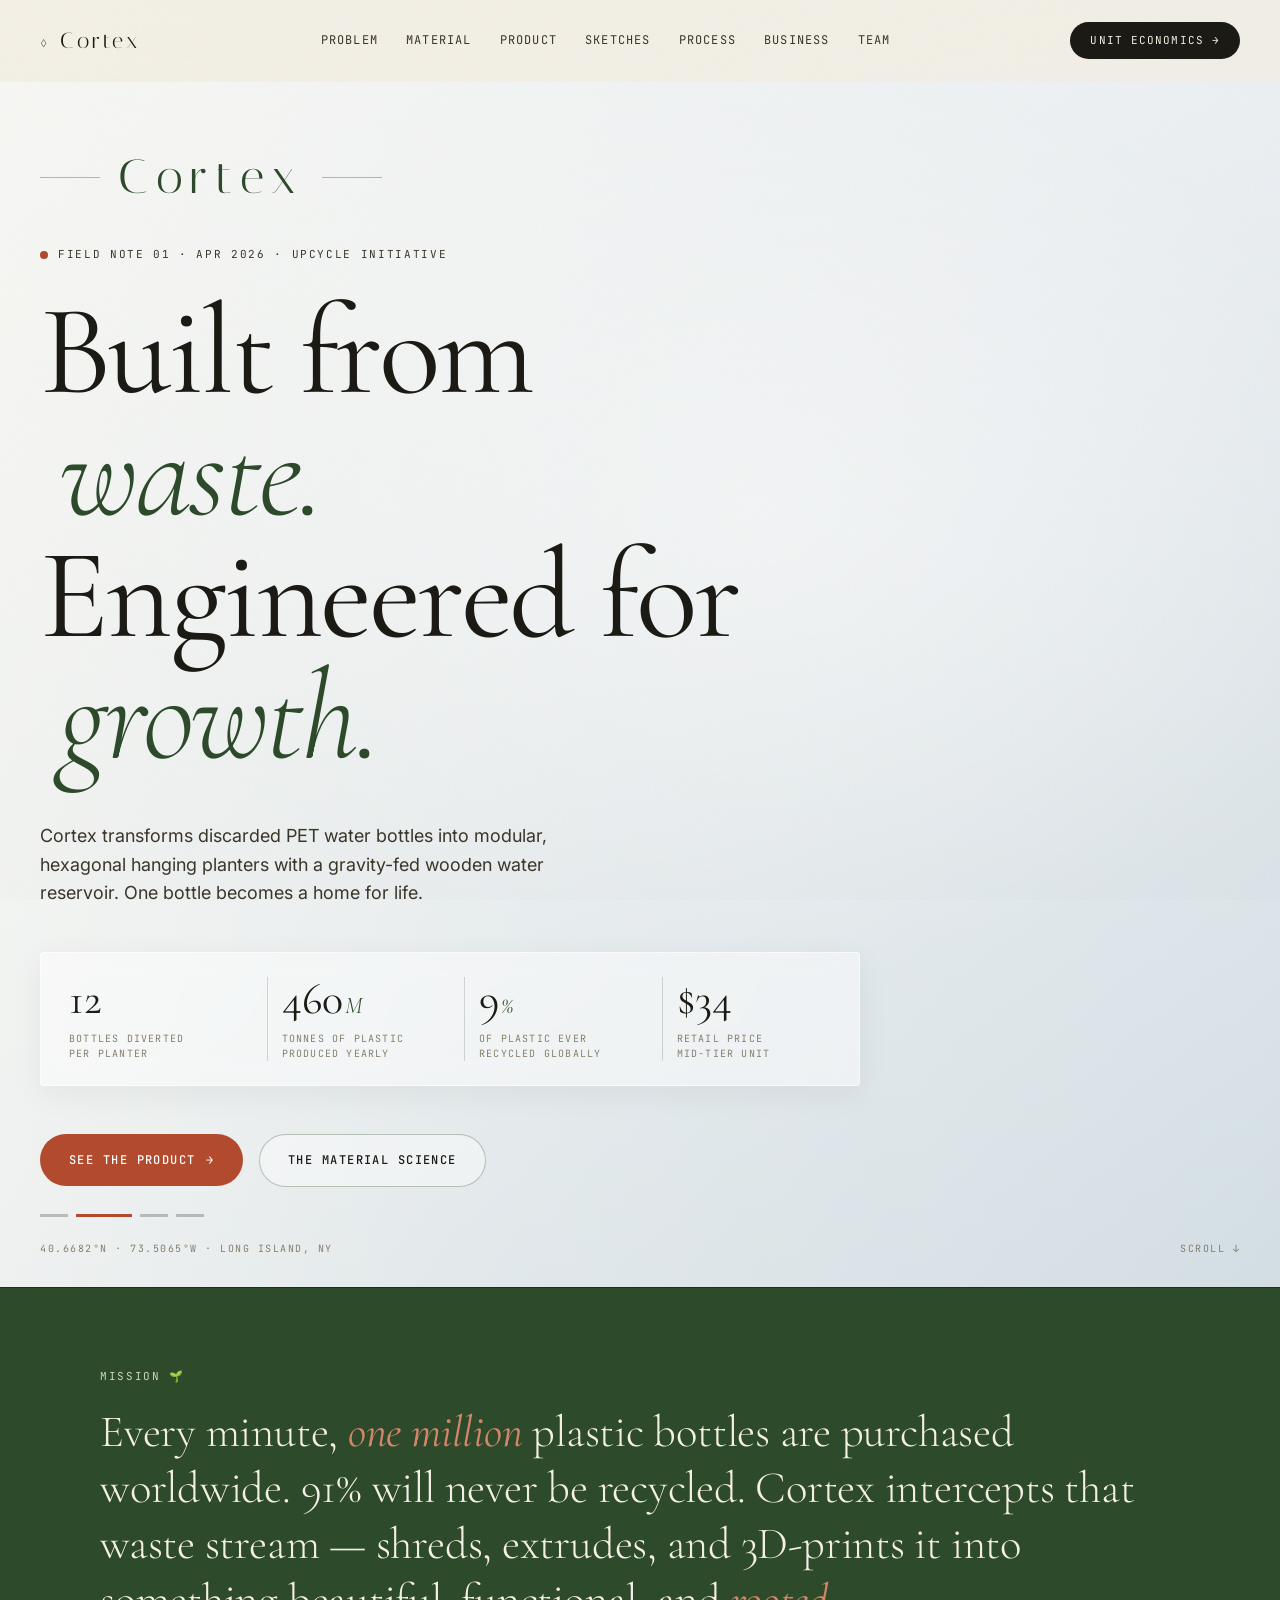
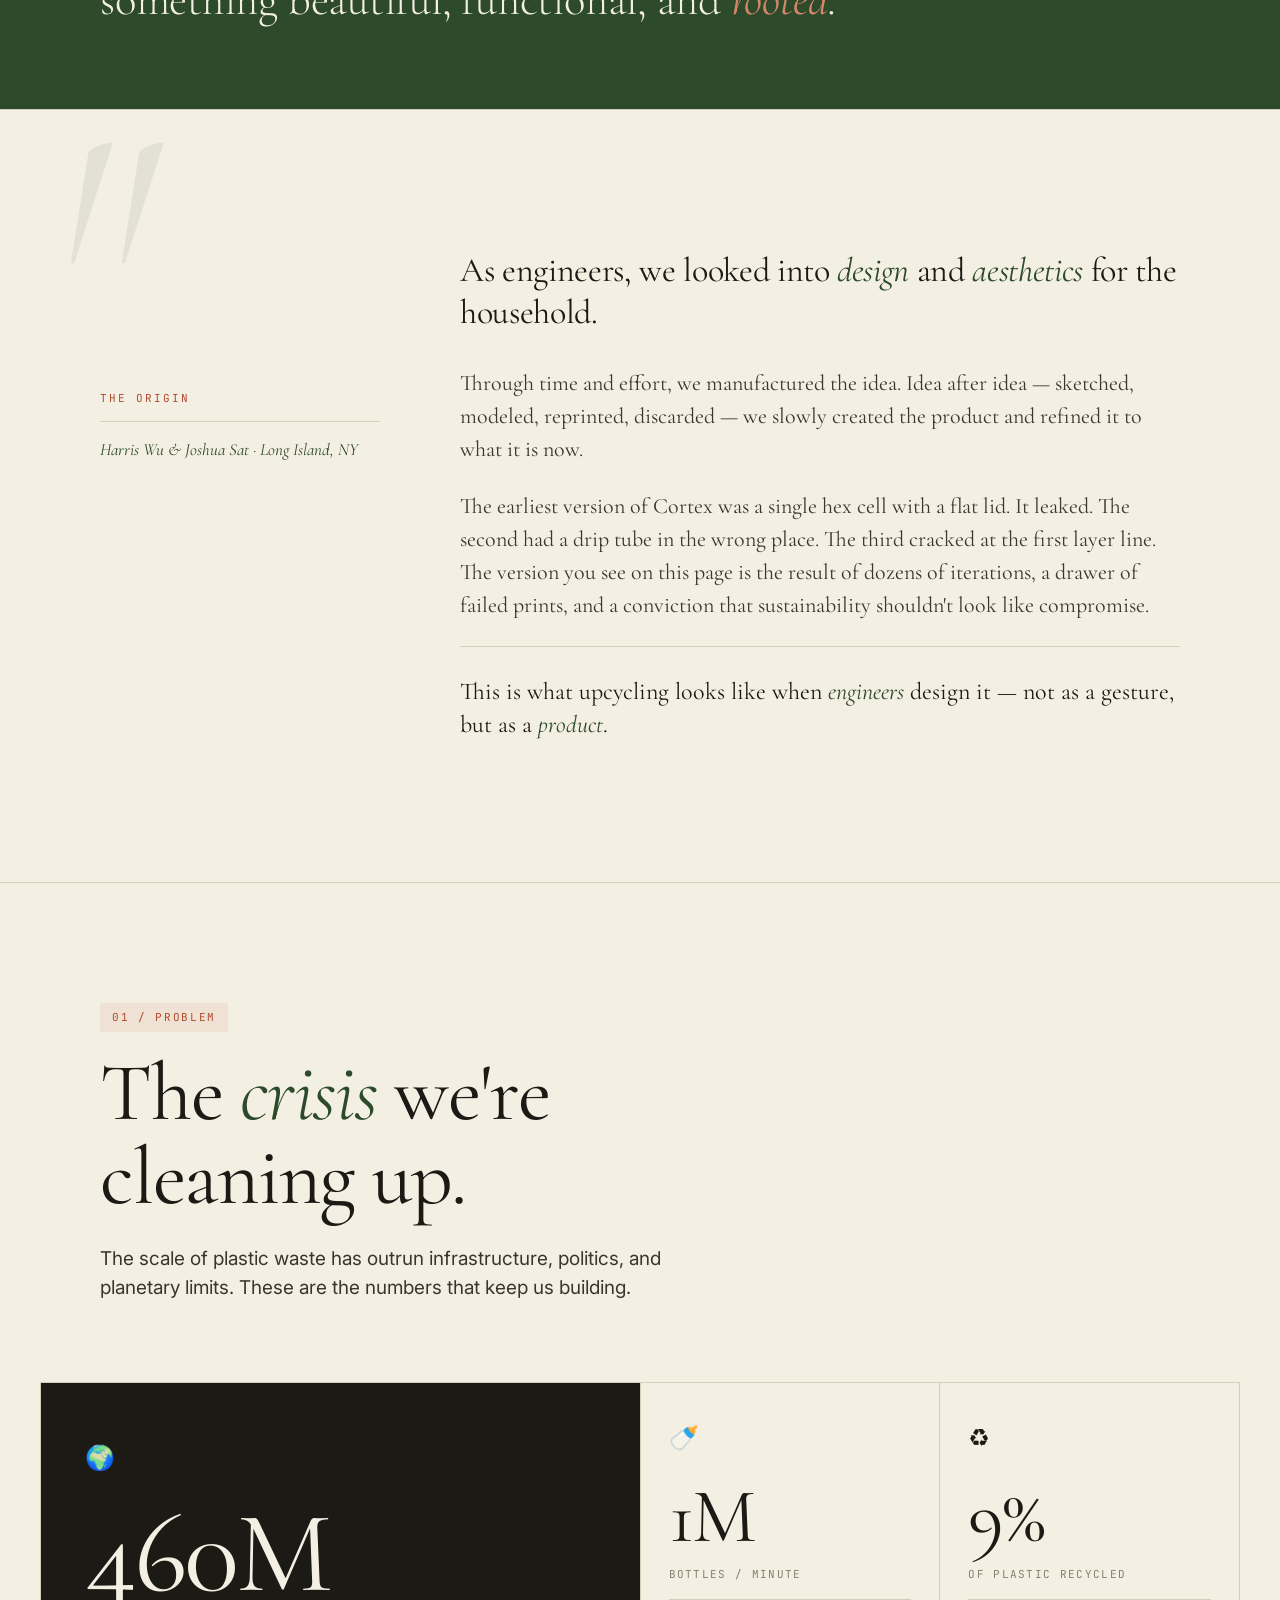
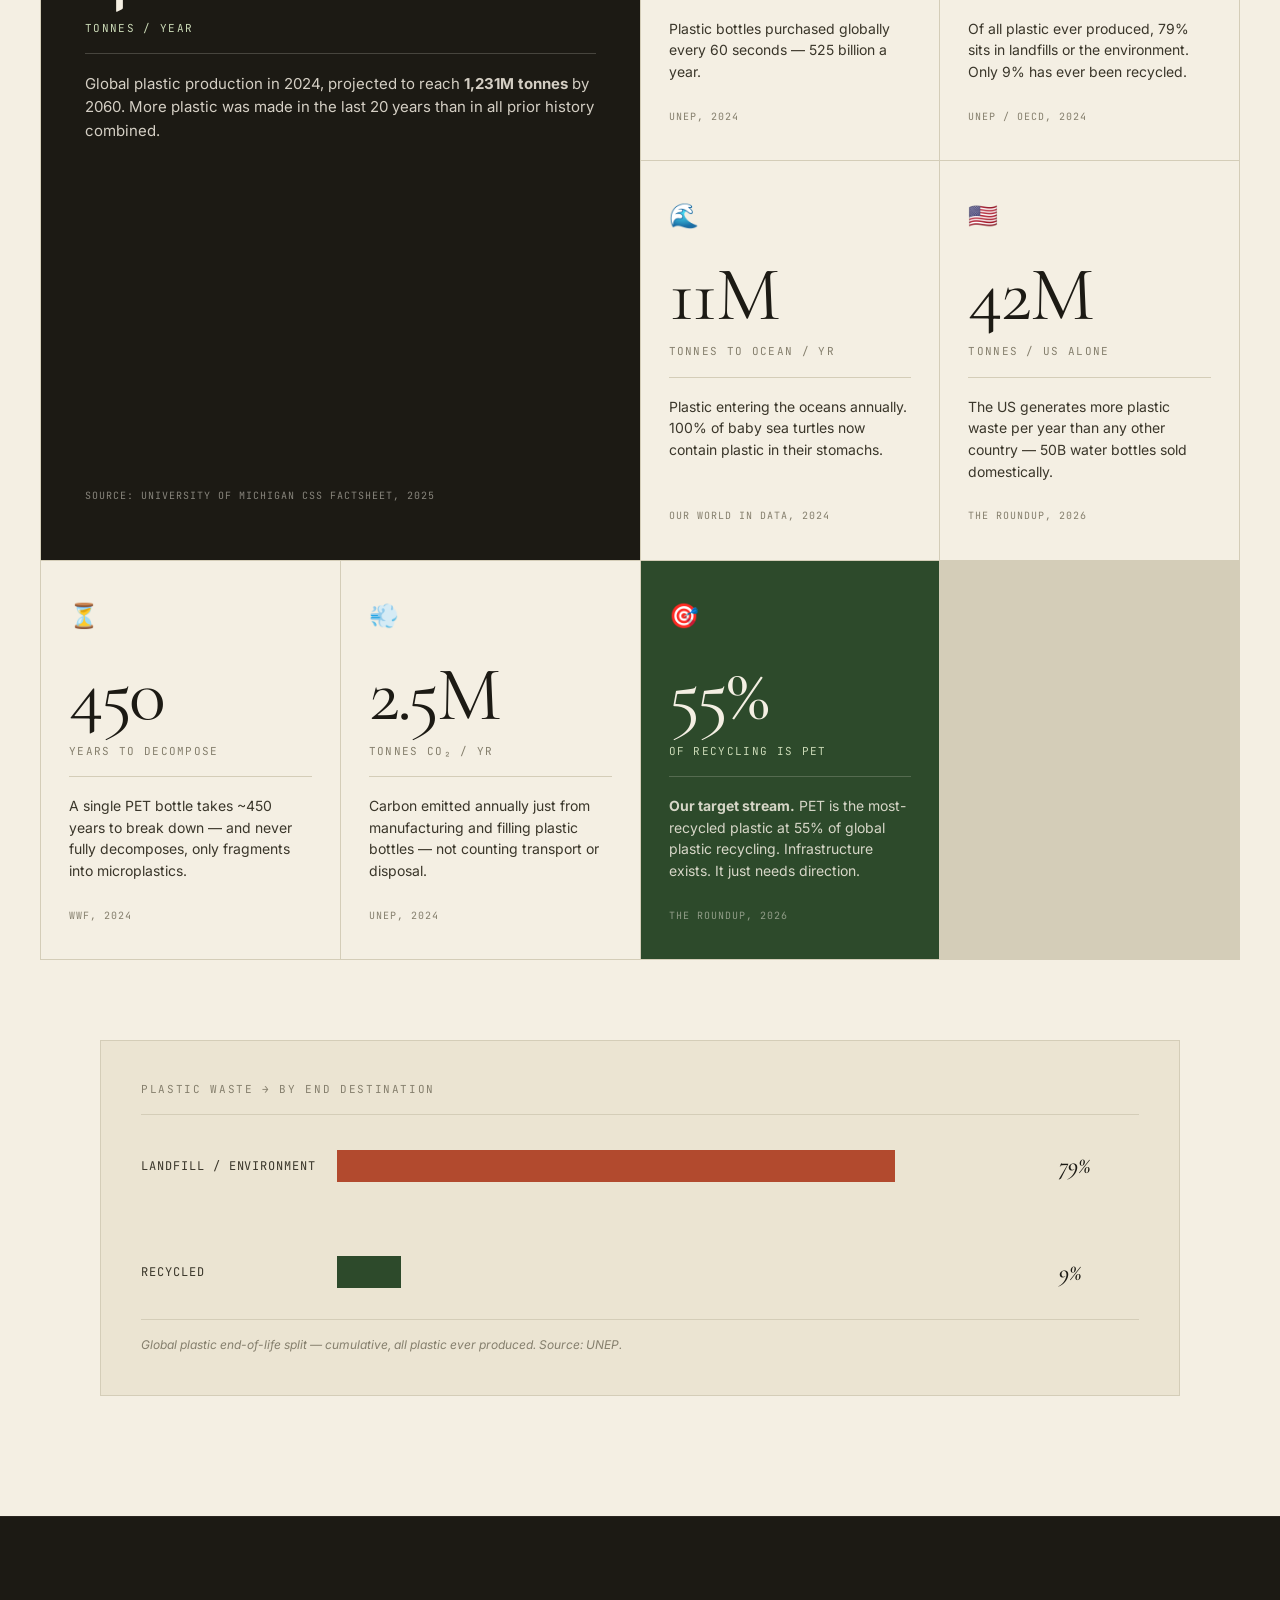
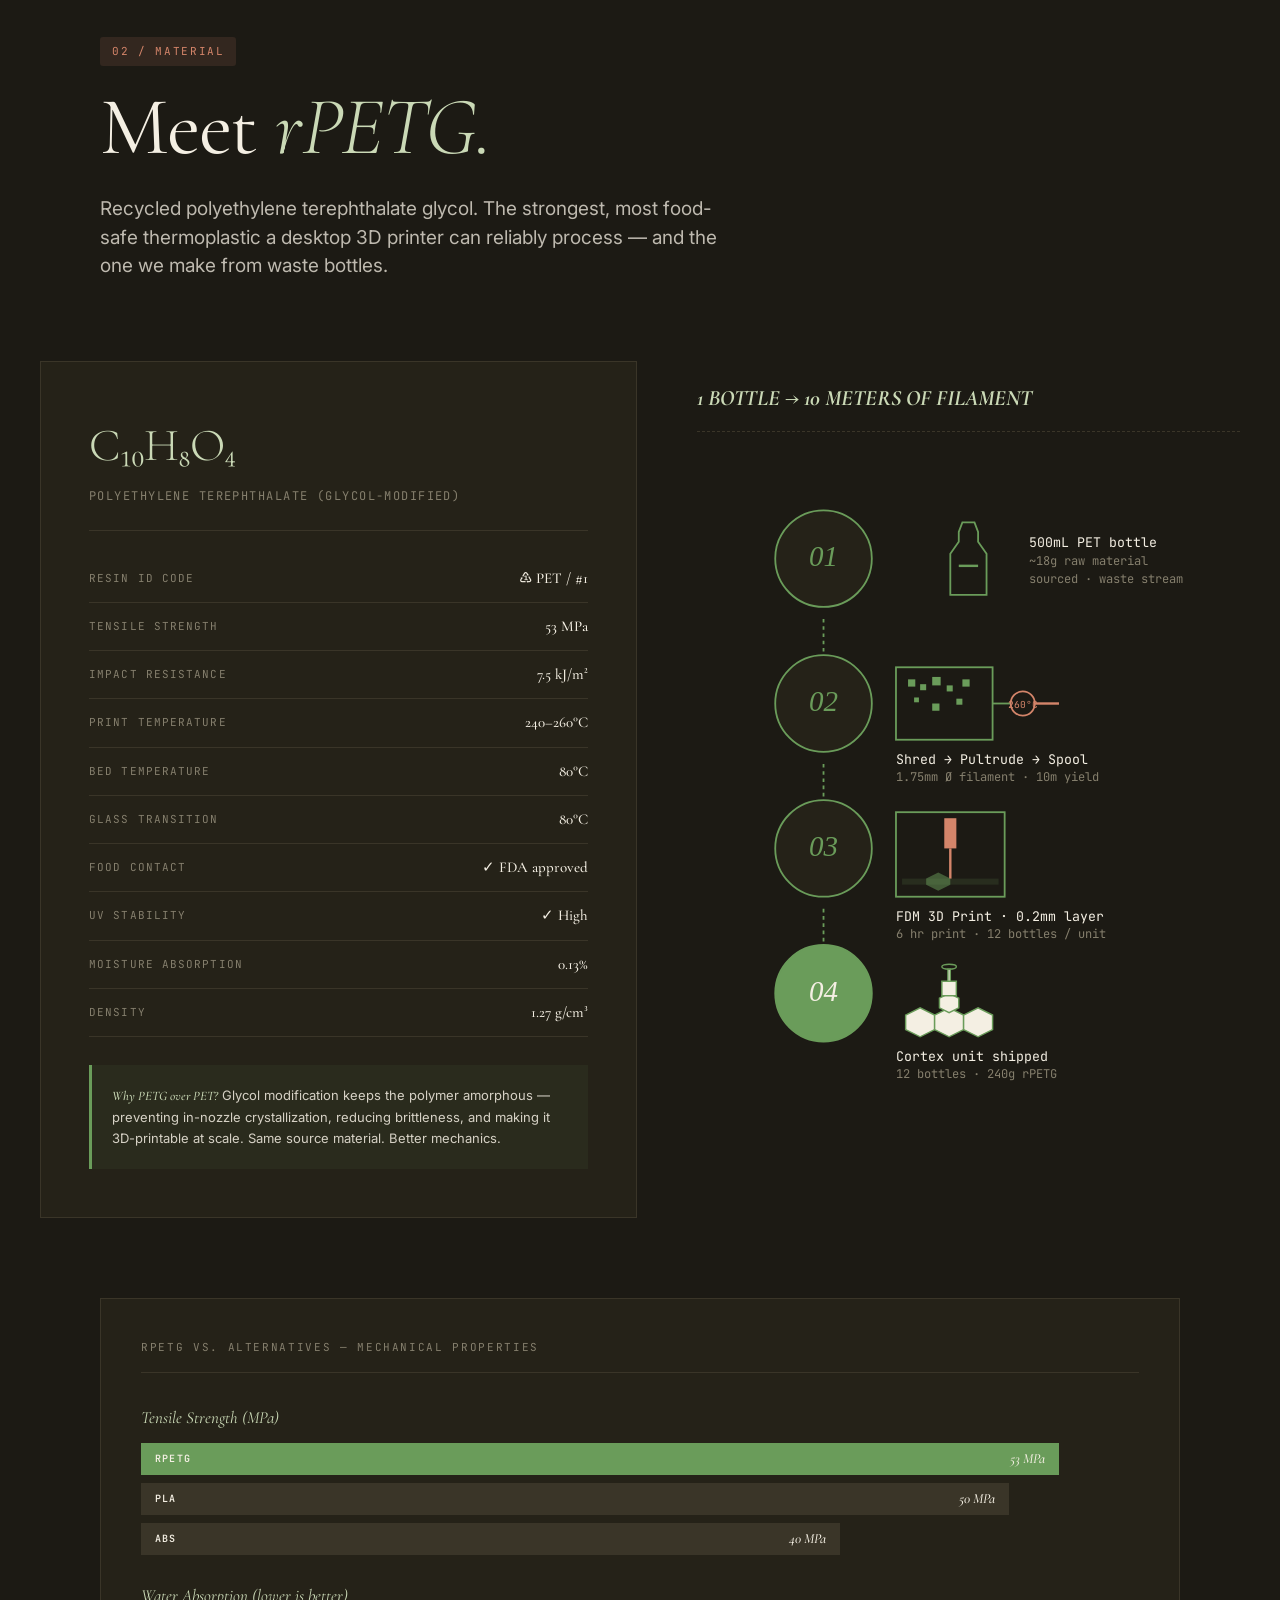
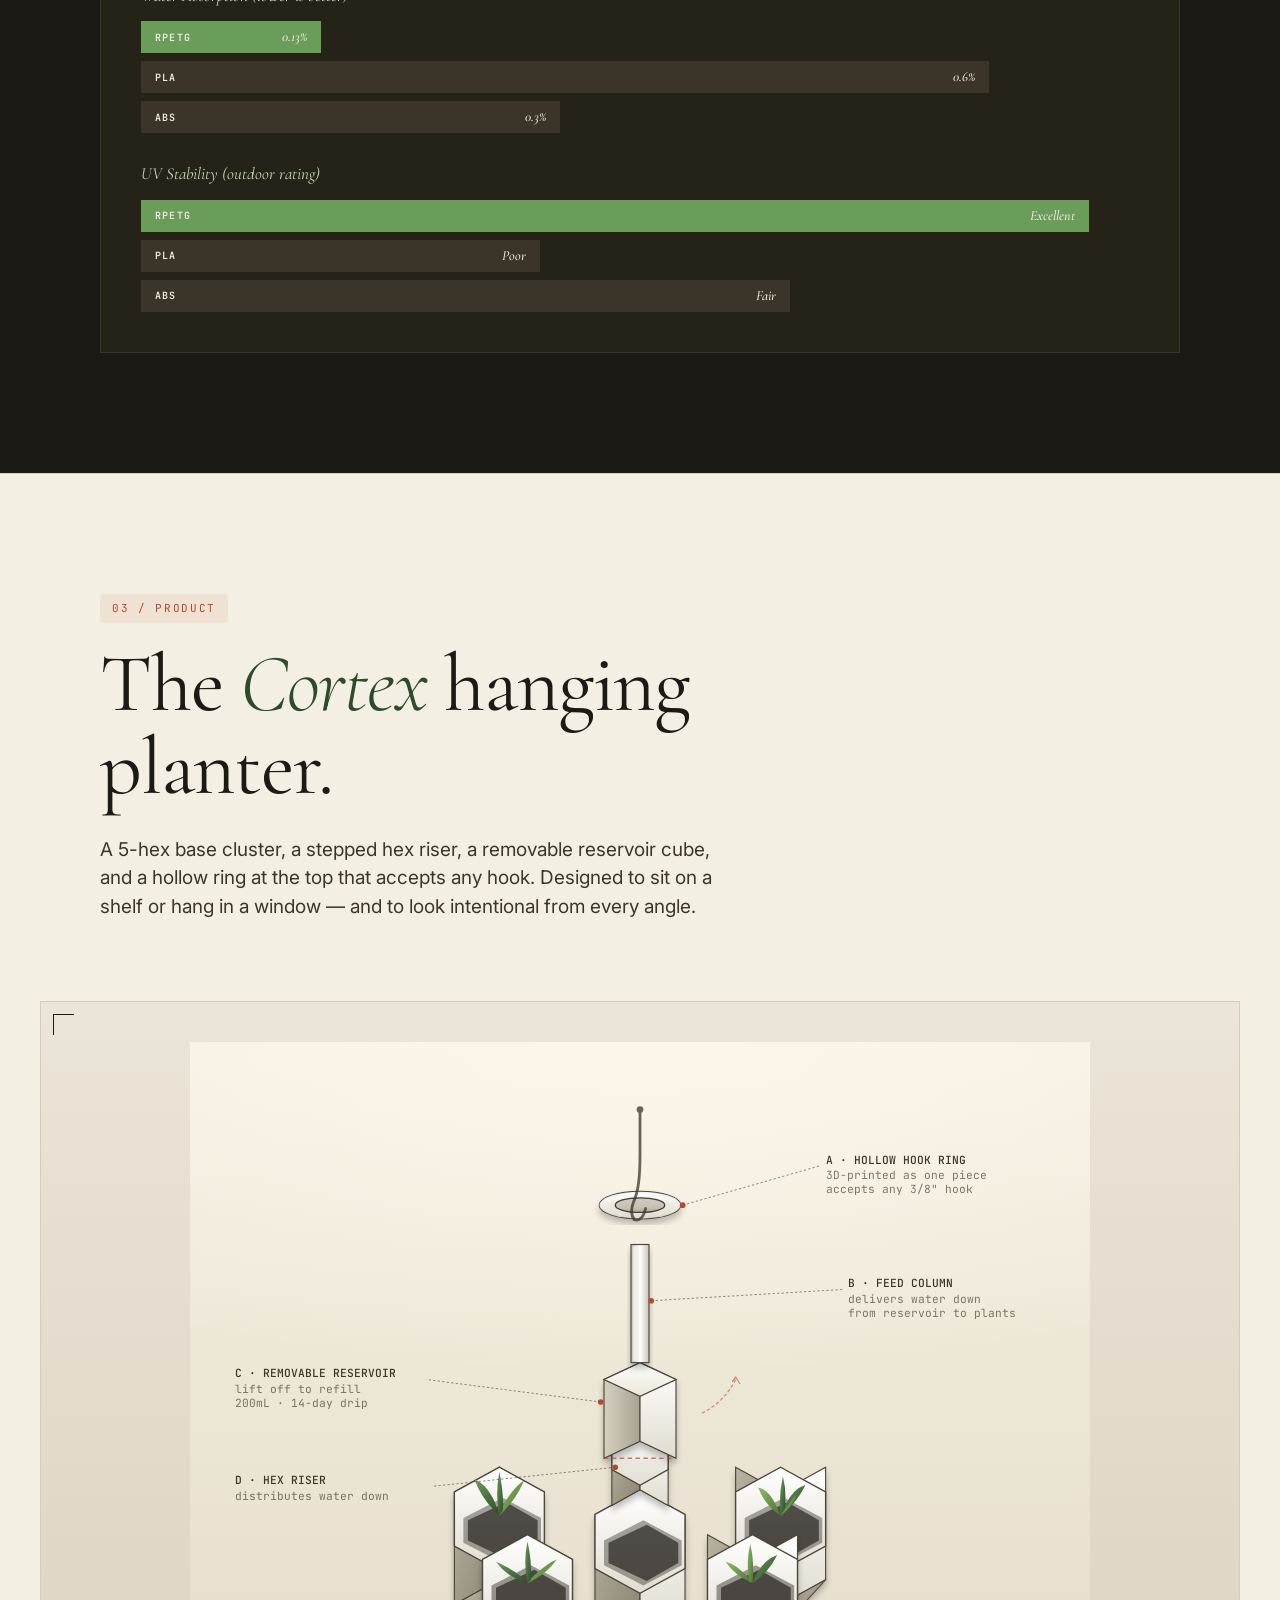
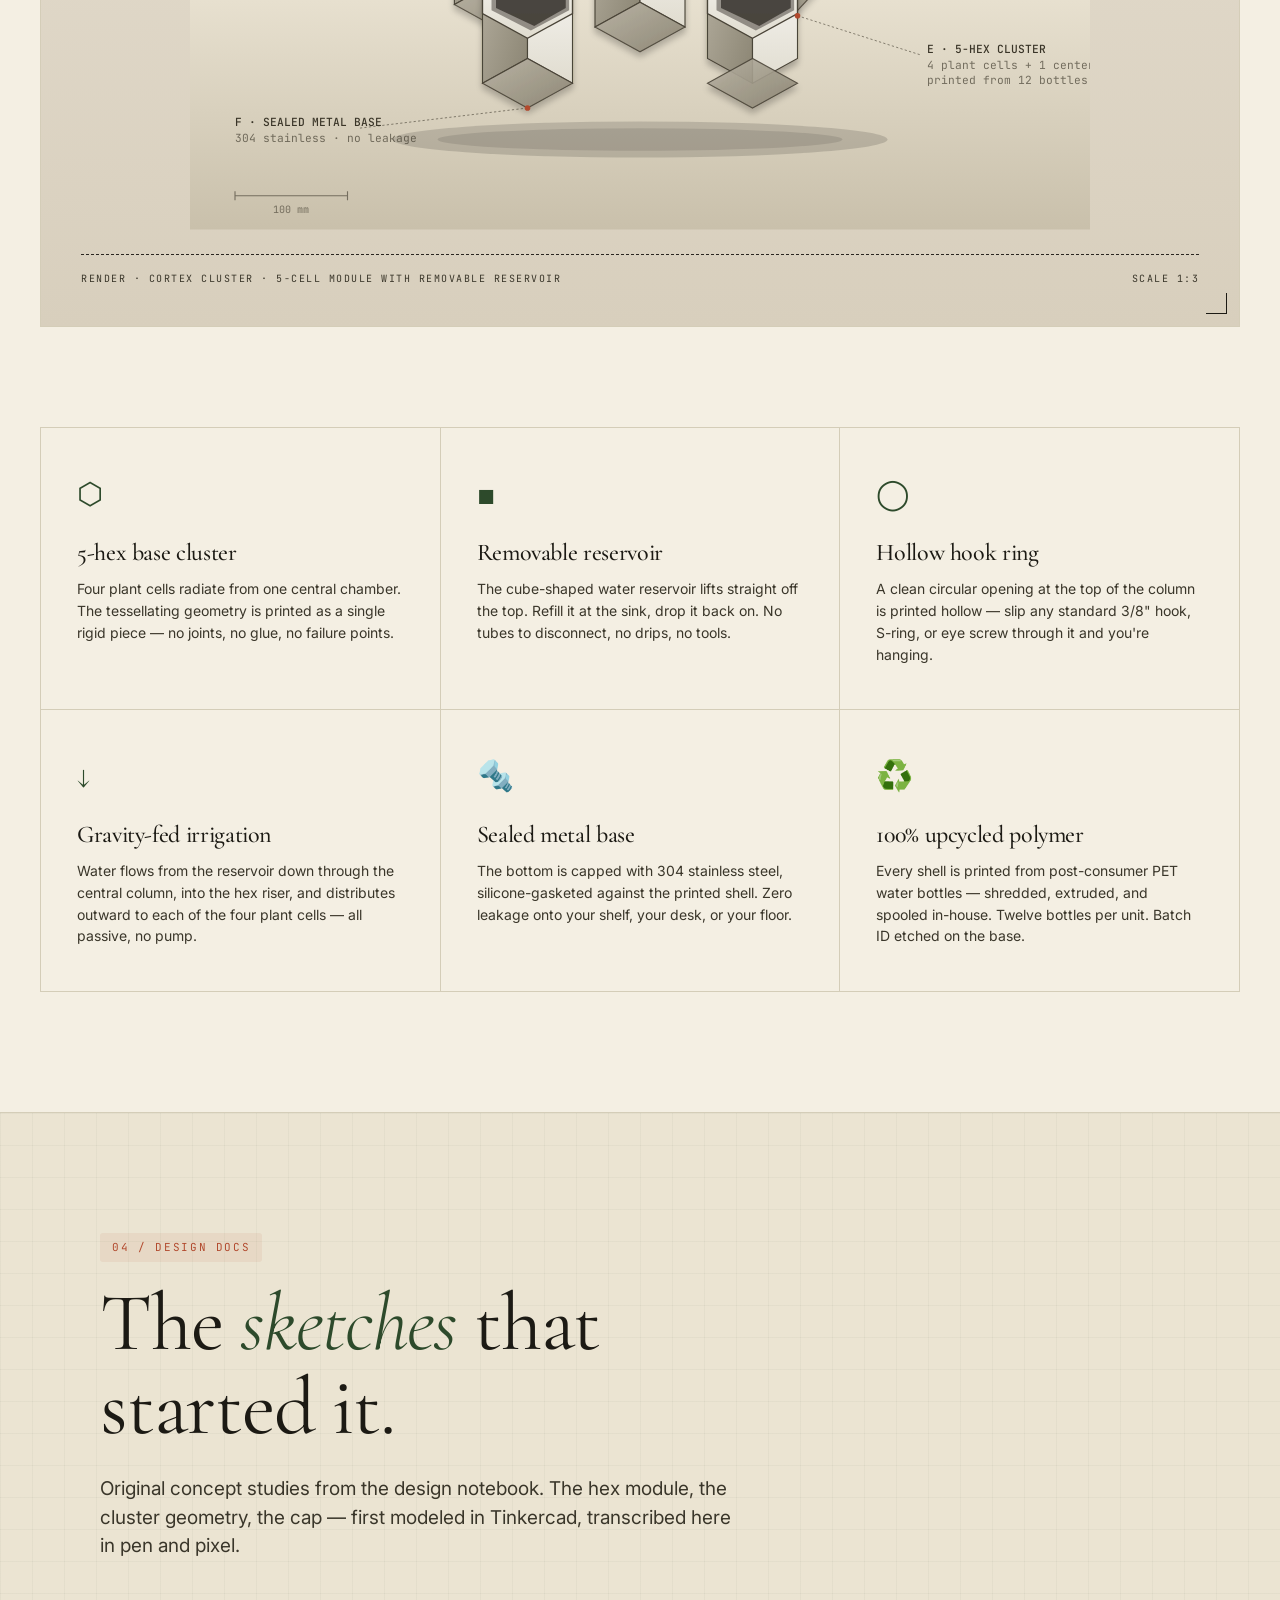
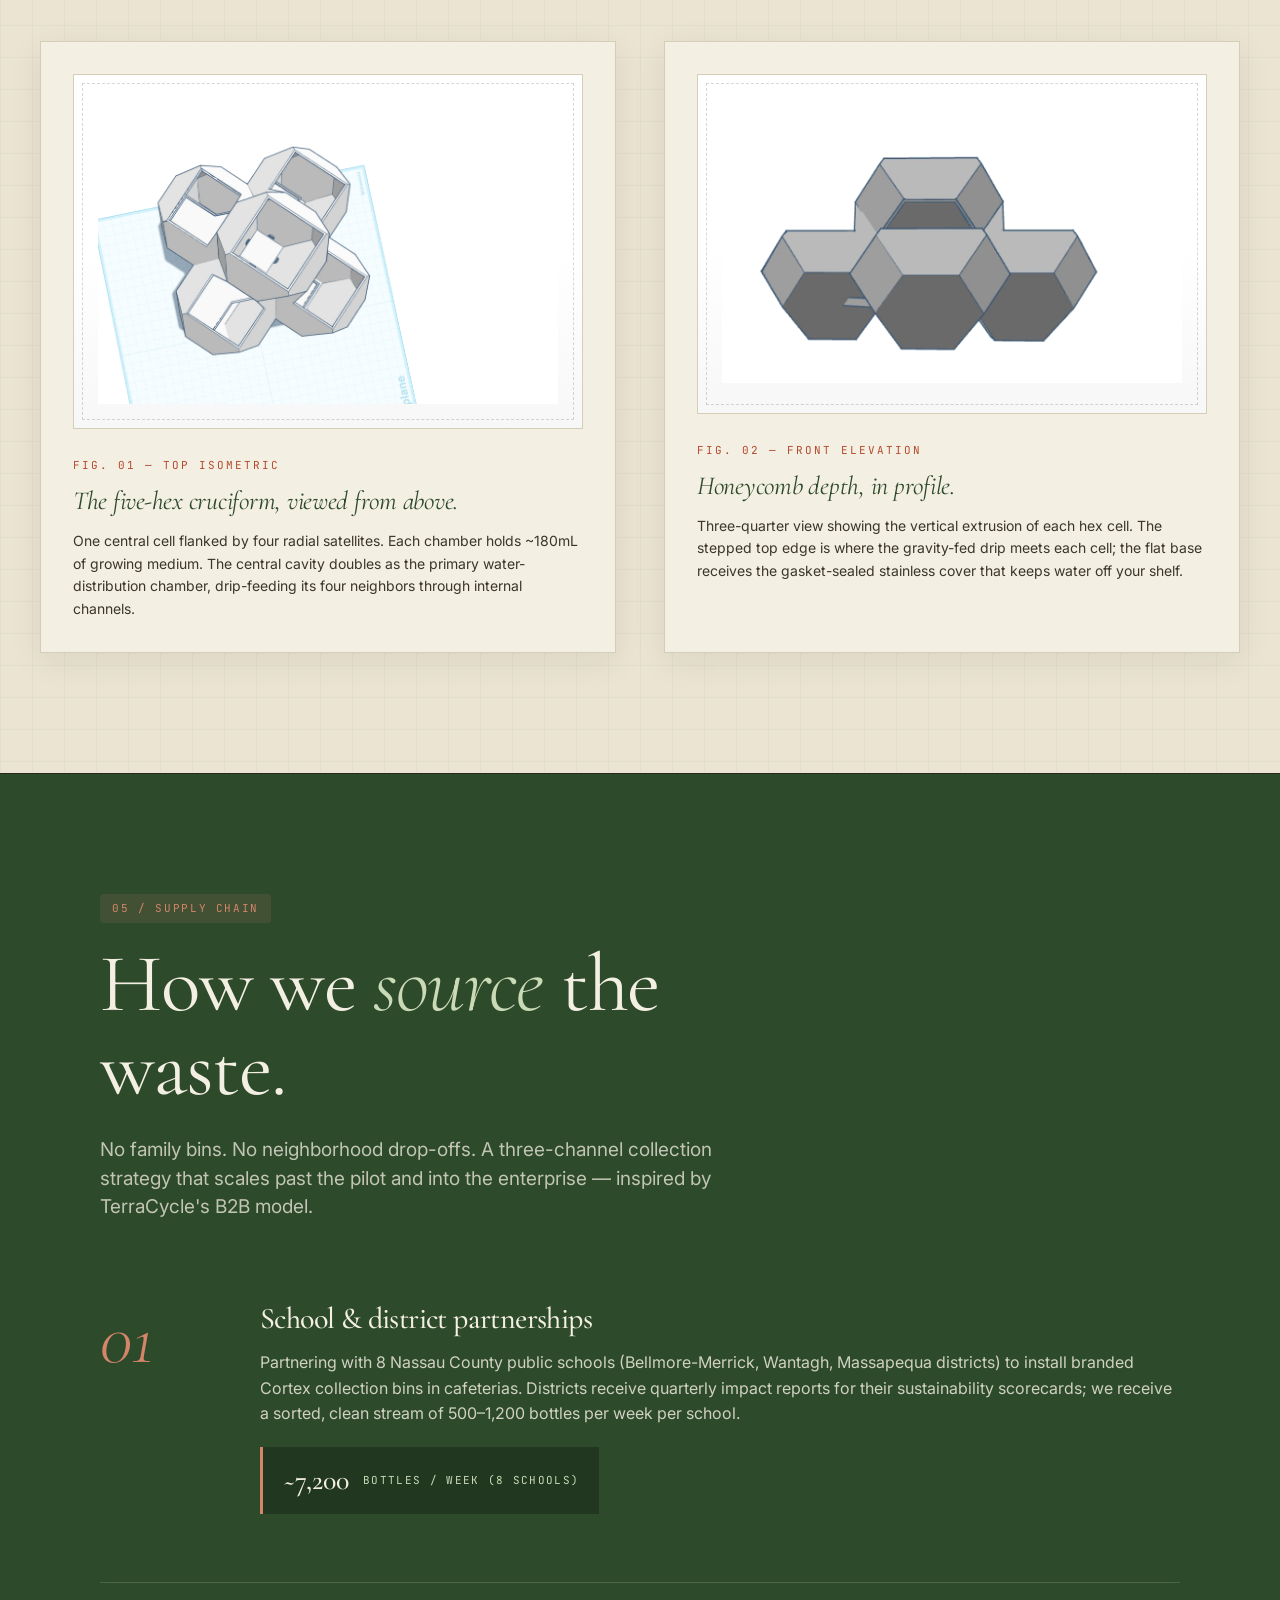
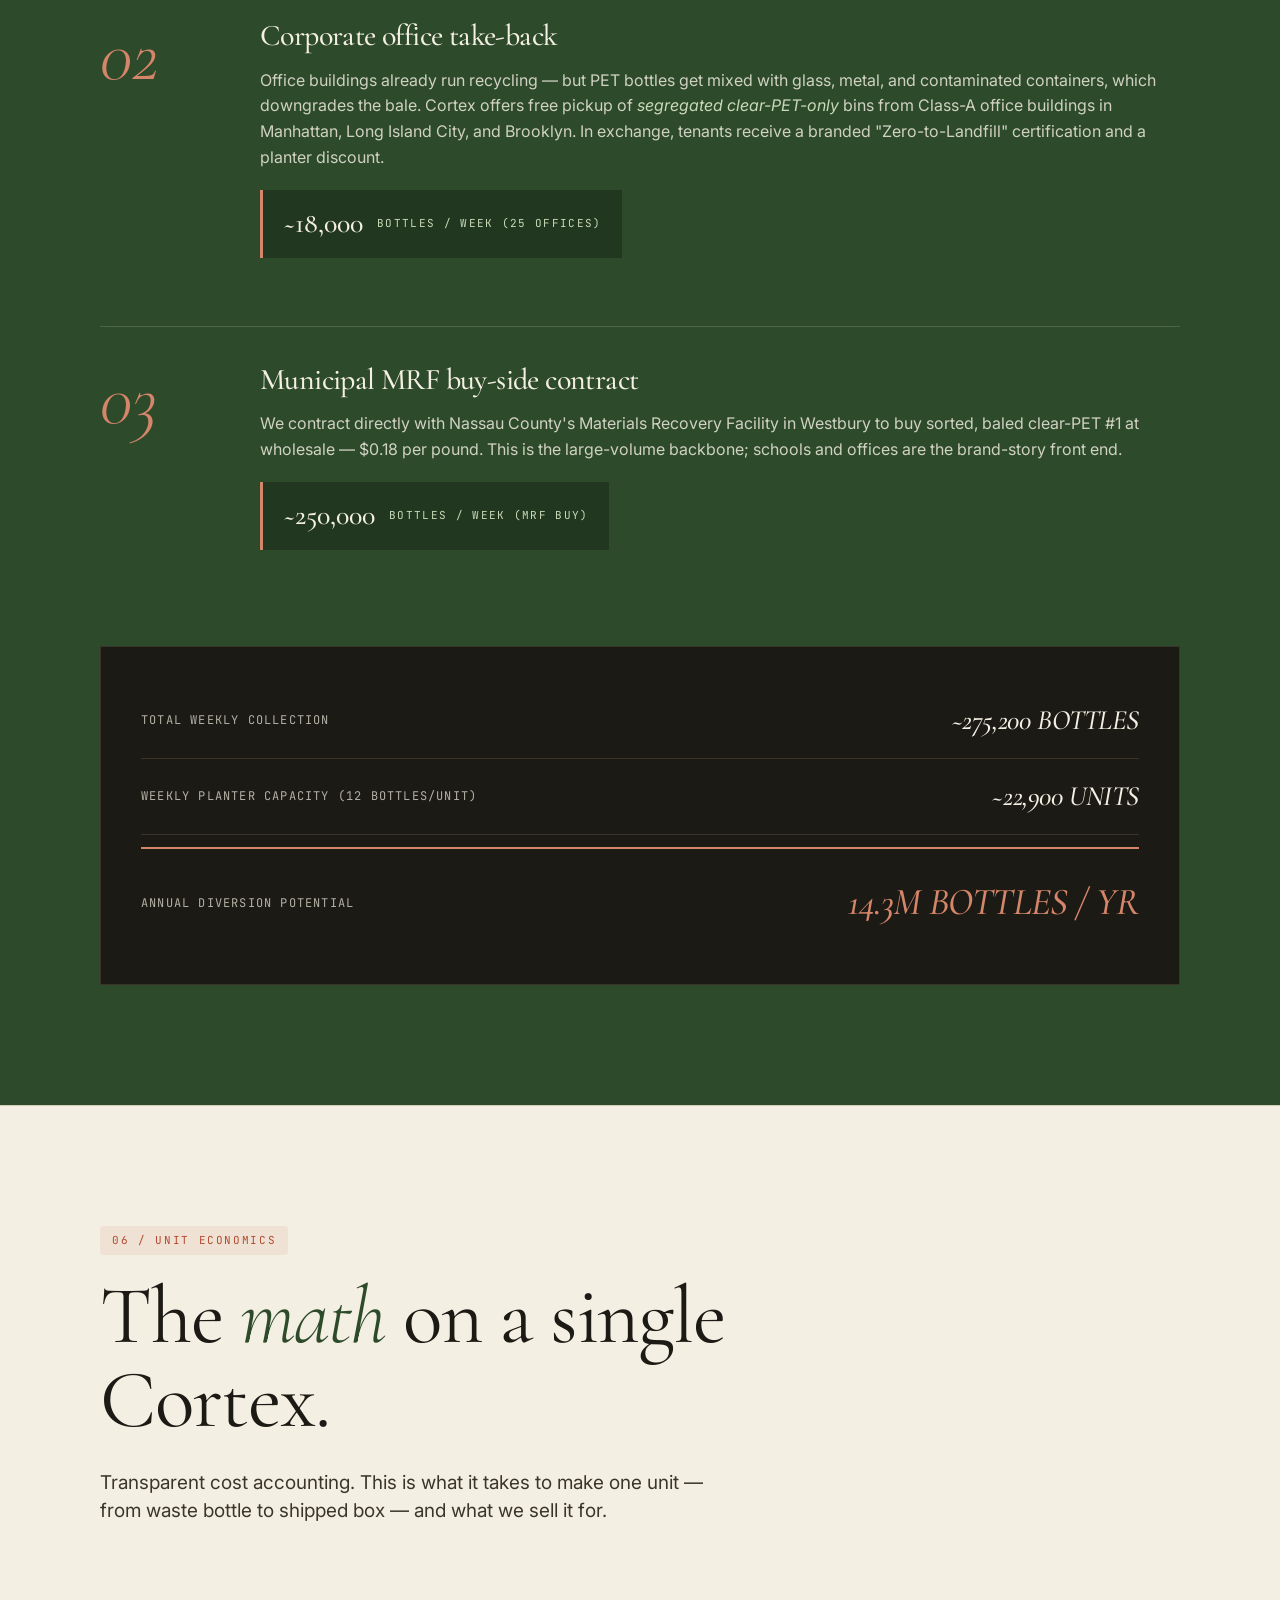
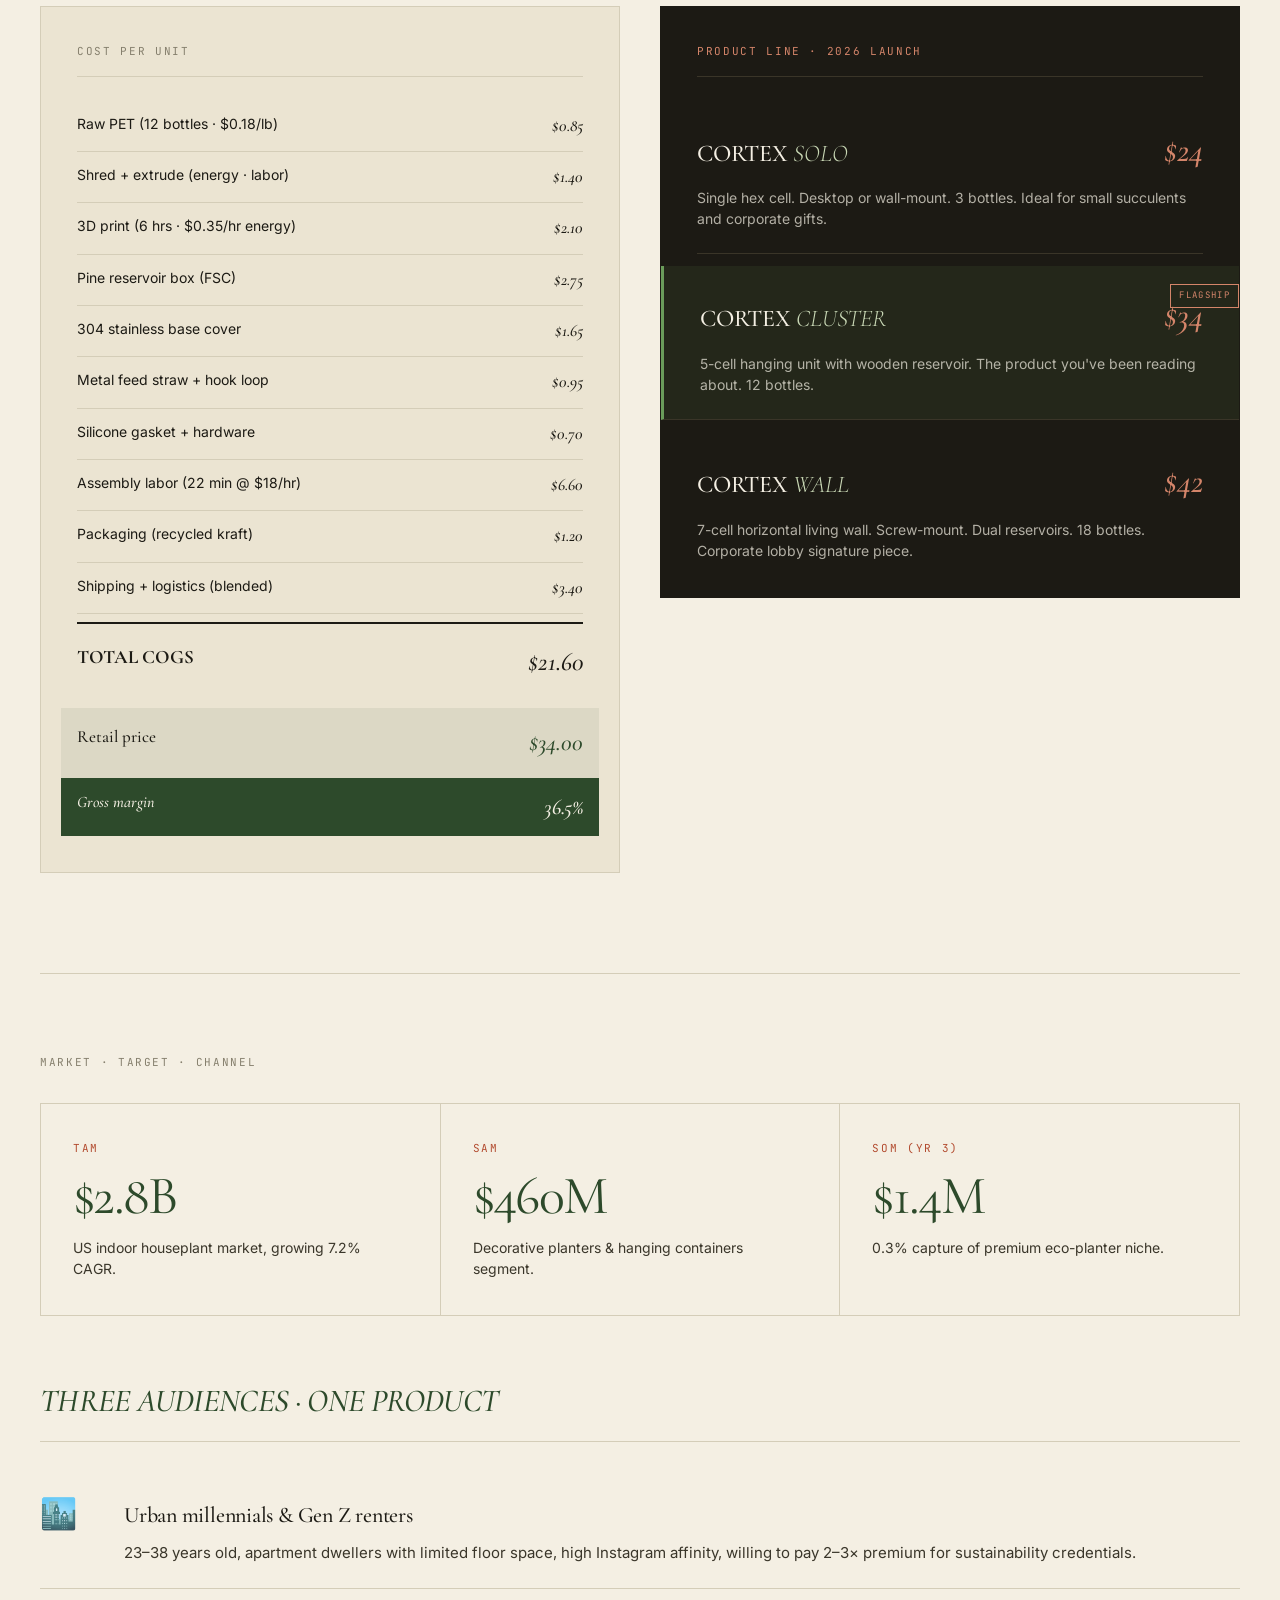
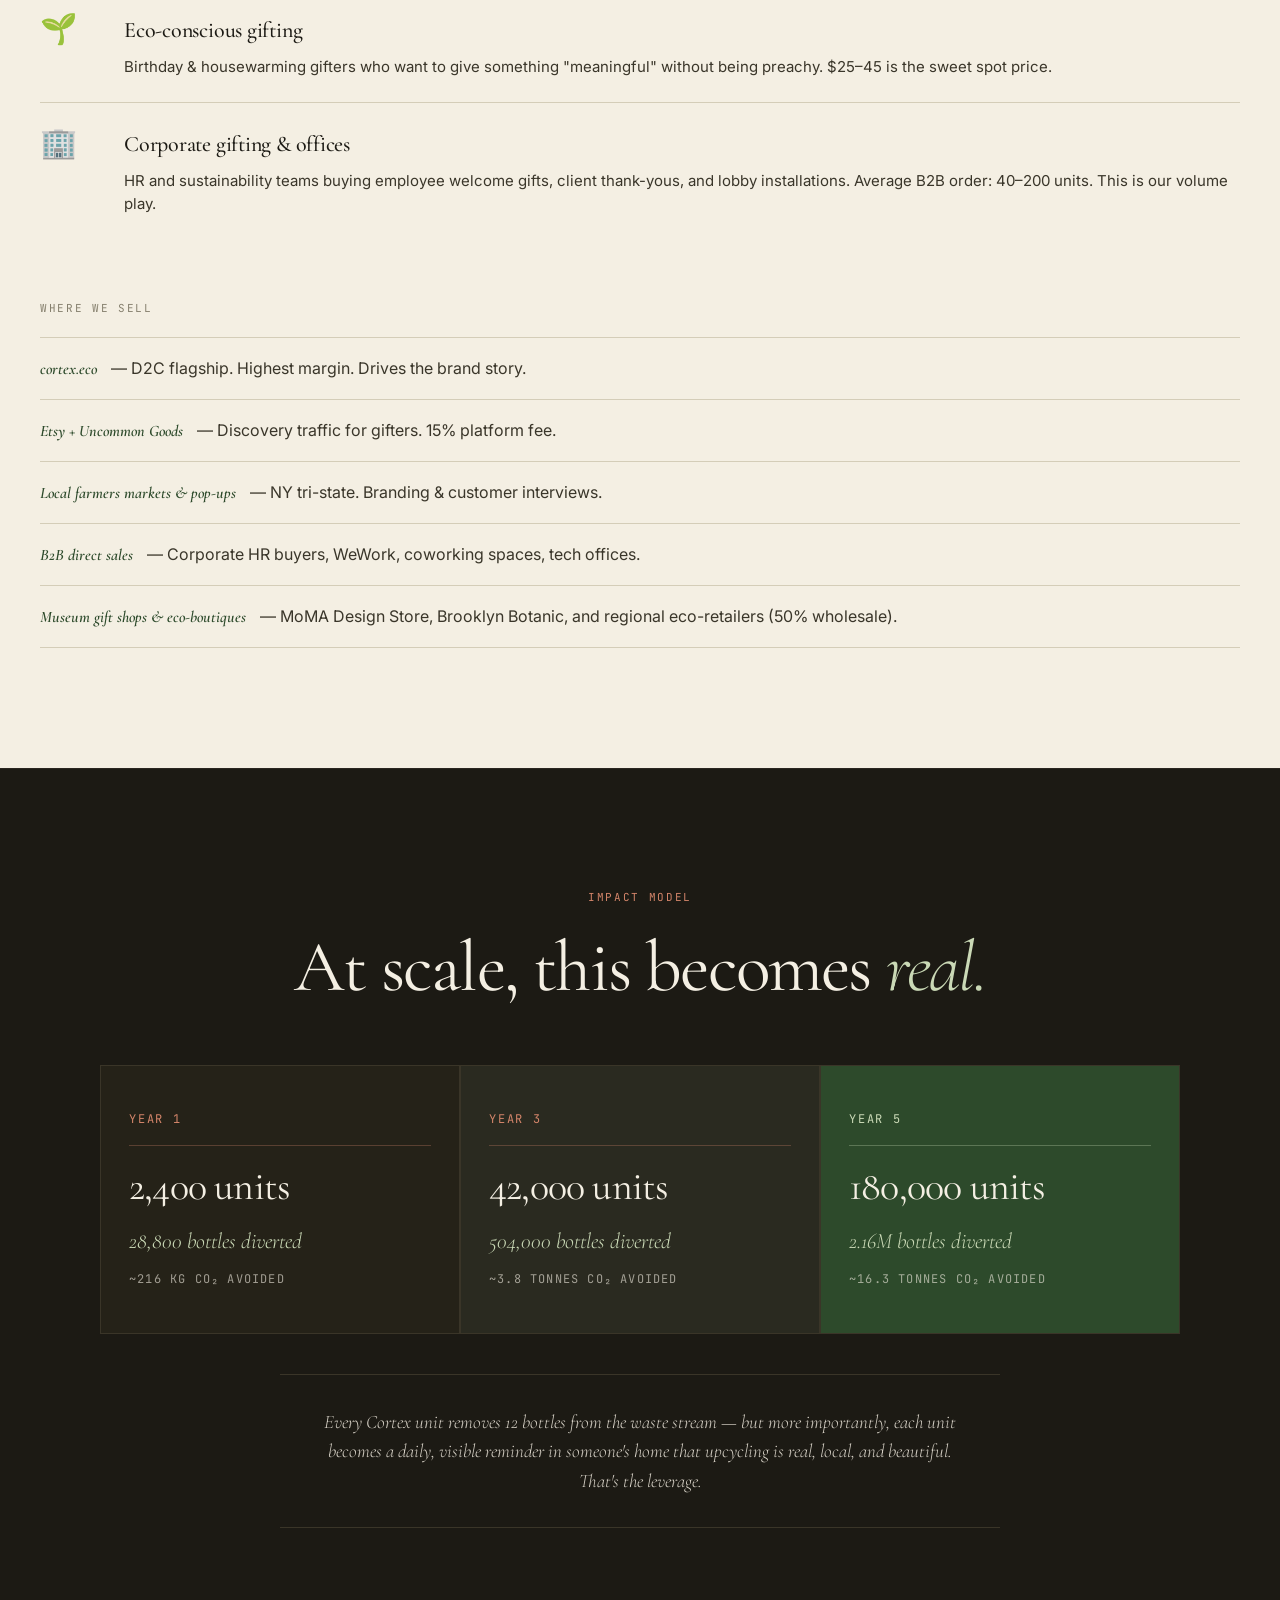
==== commit 7ead8f7d: "Rename index (21).html to index.html" ====
--- a/index.html
+++ b/index.html
@@ -36,153 +36,17 @@
   <a href="#business" class="nav__cta">Unit economics <span>→</span></a>
 </nav>
 
-<!-- ============ HERO: ARCANE PORTAL ============ -->
+<!-- ============ HERO: SLIDING SLIDESHOW ============ -->
 <header id="top" class="hero">
-
-  <!-- Deep space backdrop with nebula wisps -->
-  <div class="hero__void"></div>
-
-  <!-- The main arcane burst — SVG radial energy -->
-  <svg class="hero__portal" viewBox="0 0 1200 1200" xmlns="http://www.w3.org/2000/svg" preserveAspectRatio="xMidYMid slice" aria-hidden="true">
-    <defs>
-      <!-- hot white-orange core -->
-      <radialGradient id="portalCore" cx="0.5" cy="0.5" r="0.5">
-        <stop offset="0%" stop-color="#ffffff" stop-opacity="1"/>
-        <stop offset="8%" stop-color="#fff3d0" stop-opacity="0.95"/>
-        <stop offset="22%" stop-color="#ff9c4a" stop-opacity="0.7"/>
-        <stop offset="45%" stop-color="#c04a8a" stop-opacity="0.3"/>
-        <stop offset="100%" stop-color="#3d6eff" stop-opacity="0"/>
-      </radialGradient>
-      <!-- electric blue outer sphere -->
-      <radialGradient id="portalSphere" cx="0.5" cy="0.5" r="0.5">
-        <stop offset="0%" stop-color="#3d6eff" stop-opacity="0"/>
-        <stop offset="40%" stop-color="#4d7cff" stop-opacity="0.35"/>
-        <stop offset="70%" stop-color="#7fa8ff" stop-opacity="0.75"/>
-        <stop offset="88%" stop-color="#c5d8ff" stop-opacity="0.85"/>
-        <stop offset="95%" stop-color="#ffffff" stop-opacity="0.45"/>
-        <stop offset="100%" stop-color="#ffffff" stop-opacity="0"/>
-      </radialGradient>
-      <!-- ray gradient for radiating lines -->
-      <linearGradient id="rayGrad" x1="0" y1="0" x2="0" y2="1">
-        <stop offset="0%" stop-color="#ffffff" stop-opacity="0"/>
-        <stop offset="50%" stop-color="#c5d8ff" stop-opacity="0.9"/>
-        <stop offset="100%" stop-color="#7fa8ff" stop-opacity="0.1"/>
-      </linearGradient>
-      <!-- subtle lightning arc -->
-      <linearGradient id="arcGrad" x1="0" y1="0" x2="1" y2="0">
-        <stop offset="0%" stop-color="#7fa8ff" stop-opacity="0"/>
-        <stop offset="50%" stop-color="#c5d8ff" stop-opacity="0.85"/>
-        <stop offset="100%" stop-color="#7fa8ff" stop-opacity="0"/>
-      </linearGradient>
-      <filter id="portalBlur">
-        <feGaussianBlur stdDeviation="2"/>
-      </filter>
-      <filter id="portalGlow" x="-50%" y="-50%" width="200%" height="200%">
-        <feGaussianBlur stdDeviation="8" result="blur"/>
-        <feMerge>
-          <feMergeNode in="blur"/>
-          <feMergeNode in="SourceGraphic"/>
-        </feMerge>
-      </filter>
-    </defs>
-
-    <!-- Radiating rays (shafts of light emanating from center) -->
-    <g transform="translate(600 600)" opacity="0.85" class="portal-rays">
-      <!-- 36 radial rays -->
-      <g class="portal-rays-inner">
-        <rect x="-1.5" y="-540" width="3" height="200" fill="url(#rayGrad)" filter="url(#portalBlur)"/>
-        <rect x="-1" y="-540" width="2" height="180" fill="url(#rayGrad)" transform="rotate(10)" filter="url(#portalBlur)"/>
-        <rect x="-1.5" y="-540" width="3" height="220" fill="url(#rayGrad)" transform="rotate(20)" filter="url(#portalBlur)"/>
-        <rect x="-1" y="-540" width="2" height="160" fill="url(#rayGrad)" transform="rotate(30)" filter="url(#portalBlur)"/>
-        <rect x="-1.5" y="-540" width="3" height="210" fill="url(#rayGrad)" transform="rotate(42)" filter="url(#portalBlur)"/>
-        <rect x="-1" y="-540" width="2" height="170" fill="url(#rayGrad)" transform="rotate(55)" filter="url(#portalBlur)"/>
-        <rect x="-1.5" y="-540" width="3" height="230" fill="url(#rayGrad)" transform="rotate(68)" filter="url(#portalBlur)"/>
-        <rect x="-1" y="-540" width="2" height="150" fill="url(#rayGrad)" transform="rotate(80)" filter="url(#portalBlur)"/>
-        <rect x="-1.5" y="-540" width="3" height="200" fill="url(#rayGrad)" transform="rotate(92)" filter="url(#portalBlur)"/>
-        <rect x="-1" y="-540" width="2" height="175" fill="url(#rayGrad)" transform="rotate(105)" filter="url(#portalBlur)"/>
-        <rect x="-1.5" y="-540" width="3" height="220" fill="url(#rayGrad)" transform="rotate(118)" filter="url(#portalBlur)"/>
-        <rect x="-1" y="-540" width="2" height="160" fill="url(#rayGrad)" transform="rotate(130)" filter="url(#portalBlur)"/>
-        <rect x="-1.5" y="-540" width="3" height="210" fill="url(#rayGrad)" transform="rotate(142)" filter="url(#portalBlur)"/>
-        <rect x="-1" y="-540" width="2" height="180" fill="url(#rayGrad)" transform="rotate(155)" filter="url(#portalBlur)"/>
-        <rect x="-1.5" y="-540" width="3" height="230" fill="url(#rayGrad)" transform="rotate(168)" filter="url(#portalBlur)"/>
-        <rect x="-1" y="-540" width="2" height="150" fill="url(#rayGrad)" transform="rotate(180)" filter="url(#portalBlur)"/>
-        <rect x="-1.5" y="-540" width="3" height="190" fill="url(#rayGrad)" transform="rotate(192)" filter="url(#portalBlur)"/>
-        <rect x="-1" y="-540" width="2" height="175" fill="url(#rayGrad)" transform="rotate(205)" filter="url(#portalBlur)"/>
-        <rect x="-1.5" y="-540" width="3" height="220" fill="url(#rayGrad)" transform="rotate(218)" filter="url(#portalBlur)"/>
-        <rect x="-1" y="-540" width="2" height="160" fill="url(#rayGrad)" transform="rotate(230)" filter="url(#portalBlur)"/>
-        <rect x="-1.5" y="-540" width="3" height="210" fill="url(#rayGrad)" transform="rotate(242)" filter="url(#portalBlur)"/>
-        <rect x="-1" y="-540" width="2" height="180" fill="url(#rayGrad)" transform="rotate(255)" filter="url(#portalBlur)"/>
-        <rect x="-1.5" y="-540" width="3" height="225" fill="url(#rayGrad)" transform="rotate(268)" filter="url(#portalBlur)"/>
-        <rect x="-1" y="-540" width="2" height="150" fill="url(#rayGrad)" transform="rotate(280)" filter="url(#portalBlur)"/>
-        <rect x="-1.5" y="-540" width="3" height="200" fill="url(#rayGrad)" transform="rotate(292)" filter="url(#portalBlur)"/>
-        <rect x="-1" y="-540" width="2" height="175" fill="url(#rayGrad)" transform="rotate(305)" filter="url(#portalBlur)"/>
-        <rect x="-1.5" y="-540" width="3" height="215" fill="url(#rayGrad)" transform="rotate(318)" filter="url(#portalBlur)"/>
-        <rect x="-1" y="-540" width="2" height="160" fill="url(#rayGrad)" transform="rotate(330)" filter="url(#portalBlur)"/>
-        <rect x="-1.5" y="-540" width="3" height="210" fill="url(#rayGrad)" transform="rotate(342)" filter="url(#portalBlur)"/>
-        <rect x="-1" y="-540" width="2" height="175" fill="url(#rayGrad)" transform="rotate(352)" filter="url(#portalBlur)"/>
-      </g>
-    </g>
-
-    <!-- Outer electric sphere -->
-    <circle cx="600" cy="600" r="320" fill="url(#portalSphere)" filter="url(#portalGlow)"/>
-
-    <!-- Lightning arcs crossing the sphere -->
-    <g stroke="url(#arcGrad)" stroke-width="1.5" fill="none" opacity="0.7" filter="url(#portalBlur)">
-      <path d="M 360 520 Q 500 480 640 560 T 840 620"/>
-      <path d="M 400 680 Q 560 640 680 700 T 860 660"/>
-      <path d="M 480 420 Q 580 460 640 440 T 820 490"/>
-      <path d="M 380 600 Q 520 620 600 600 T 820 610"/>
-      <path d="M 450 700 Q 580 740 680 720 T 800 700"/>
-    </g>
-
-    <!-- thin highlight arcs -->
-    <g stroke="#e8efff" stroke-width="0.8" fill="none" opacity="0.5">
-      <path d="M 420 560 Q 540 520 620 580"/>
-      <path d="M 520 640 Q 620 660 720 640"/>
-      <path d="M 470 500 Q 570 530 640 500"/>
-    </g>
-
-    <!-- Fractured glass lines at the sphere edge -->
-    <g stroke="#c5d8ff" stroke-width="0.6" fill="none" opacity="0.35">
-      <path d="M 280 600 L 340 580"/>
-      <path d="M 340 580 L 360 550 L 370 570"/>
-      <path d="M 910 600 L 860 580"/>
-      <path d="M 860 580 L 840 540 L 830 570"/>
-      <path d="M 600 280 L 580 340"/>
-      <path d="M 600 920 L 620 860"/>
-      <path d="M 415 425 L 460 465"/>
-      <path d="M 785 775 L 740 735"/>
-    </g>
-
-    <!-- Inner hot core — overlays the electric sphere -->
-    <circle cx="600" cy="600" r="200" fill="url(#portalCore)" filter="url(#portalGlow)"/>
-
-    <!-- Pinprick center -->
-    <circle cx="600" cy="600" r="3" fill="#ffffff" opacity="0.95"/>
-    <circle cx="600" cy="600" r="1" fill="#000" opacity="0.6"/>
-
-    <!-- Floating particles around the sphere -->
-    <g fill="#c5d8ff" class="portal-particles">
-      <circle cx="280" cy="420" r="2" opacity="0.9"/>
-      <circle cx="340" cy="760" r="1.5" opacity="0.7"/>
-      <circle cx="900" cy="360" r="2" opacity="0.9"/>
-      <circle cx="860" cy="780" r="1.8" opacity="0.8"/>
-      <circle cx="420" cy="300" r="1" opacity="0.6"/>
-      <circle cx="750" cy="280" r="1.5" opacity="0.75"/>
-      <circle cx="220" cy="640" r="1.2" opacity="0.6"/>
-      <circle cx="950" cy="680" r="1.8" opacity="0.8"/>
-      <circle cx="480" cy="880" r="1" opacity="0.5"/>
-      <circle cx="700" cy="900" r="1.5" opacity="0.7"/>
-    </g>
-  </svg>
-
-  <!-- Vignette edges -->
-  <div class="hero__vignette"></div>
-
-  <!-- Water ripple drift overlay -->
-  <div class="hero__ripple"></div>
-
-  <!-- Hero content — shifted left so the portal dominates right -->
+  <div class="hero__slides">
+    <div class="hero__slide hero__slide--1"></div>
+    <div class="hero__slide hero__slide--2"></div>
+    <div class="hero__slide hero__slide--3"></div>
+    <div class="hero__slide hero__slide--4"></div>
+  </div>
+
+  <div class="hero__scrim"></div>
+
   <div class="hero__content">
     <div class="hero__brand-mark">Cortex</div>
     <div class="hero__eyebrow">
@@ -221,6 +85,13 @@
     <div class="hero__ctas">
       <a href="#product" class="btn btn--primary">See the product <span>→</span></a>
       <a href="#material" class="btn btn--ghost">The material science</a>
+    </div>
+
+    <div class="hero__nav">
+      <button class="hero__dot hero__dot--active" data-slide="0" aria-label="Slide 1"></button>
+      <button class="hero__dot" data-slide="1" aria-label="Slide 2"></button>
+      <button class="hero__dot" data-slide="2" aria-label="Slide 3"></button>
+      <button class="hero__dot" data-slide="3" aria-label="Slide 4"></button>
     </div>
   </div>
 
@@ -530,81 +401,63 @@
     <svg viewBox="0 0 800 700" xmlns="http://www.w3.org/2000/svg" class="render-svg">
       <defs>
         <linearGradient id="roomBG" x1="0" y1="0" x2="0" y2="1">
-          <stop offset="0%" stop-color="#0e1a3a"/>
-          <stop offset="50%" stop-color="#08112a"/>
-          <stop offset="100%" stop-color="#040818"/>
+          <stop offset="0%" stop-color="#f4efe3"/>
+          <stop offset="70%" stop-color="#e8e1d0"/>
+          <stop offset="100%" stop-color="#c9c0ab"/>
         </linearGradient>
         <linearGradient id="plastic" x1="0" y1="0" x2="0" y2="1">
-          <stop offset="0%" stop-color="#e8efff"/>
-          <stop offset="100%" stop-color="#8ea3d4"/>
+          <stop offset="0%" stop-color="#ffffff"/>
+          <stop offset="100%" stop-color="#e0dccf"/>
         </linearGradient>
         <linearGradient id="plasticSide" x1="0" y1="0" x2="1" y2="0">
-          <stop offset="0%" stop-color="#5b6ea0"/>
-          <stop offset="50%" stop-color="#c9d3f0"/>
-          <stop offset="100%" stop-color="#5b6ea0"/>
+          <stop offset="0%" stop-color="#c9c3b5"/>
+          <stop offset="50%" stop-color="#ffffff"/>
+          <stop offset="100%" stop-color="#c9c3b5"/>
         </linearGradient>
         <linearGradient id="plasticShadow" x1="0" y1="0" x2="1" y2="1">
-          <stop offset="0%" stop-color="#4a5c8a"/>
-          <stop offset="100%" stop-color="#1e2648"/>
+          <stop offset="0%" stop-color="#b8b2a3"/>
+          <stop offset="100%" stop-color="#8a8472"/>
         </linearGradient>
         <linearGradient id="cubeTop" x1="0" y1="0" x2="0" y2="1">
           <stop offset="0%" stop-color="#ffffff"/>
-          <stop offset="100%" stop-color="#a8b9e2"/>
+          <stop offset="100%" stop-color="#ebe6d8"/>
         </linearGradient>
         <linearGradient id="cubeSide" x1="0" y1="0" x2="1" y2="0">
-          <stop offset="0%" stop-color="#6275a8"/>
-          <stop offset="100%" stop-color="#3a4775"/>
+          <stop offset="0%" stop-color="#d6d0c0"/>
+          <stop offset="100%" stop-color="#a8a293"/>
         </linearGradient>
         <linearGradient id="leafG" x1="0" y1="0" x2="1" y2="1">
-          <stop offset="0%" stop-color="#7ea8ff"/>
-          <stop offset="100%" stop-color="#3d6eff"/>
+          <stop offset="0%" stop-color="#6a9c5a"/>
+          <stop offset="100%" stop-color="#2d4a2b"/>
         </linearGradient>
         <linearGradient id="leafLight" x1="0" y1="0" x2="1" y2="1">
-          <stop offset="0%" stop-color="#c5d8ff"/>
-          <stop offset="100%" stop-color="#7ea8ff"/>
+          <stop offset="0%" stop-color="#8dbd63"/>
+          <stop offset="100%" stop-color="#4a7232"/>
         </linearGradient>
         <radialGradient id="ringRing">
-          <stop offset="0%" stop-color="#e8efff"/>
-          <stop offset="70%" stop-color="#8ea3d4"/>
-          <stop offset="100%" stop-color="#3a4775"/>
+          <stop offset="0%" stop-color="#e8e4dc"/>
+          <stop offset="70%" stop-color="#c0b9a8"/>
+          <stop offset="100%" stop-color="#8a8472"/>
         </radialGradient>
-        <radialGradient id="spotLight" cx="0.5" cy="0.5" r="0.6">
-          <stop offset="0%" stop-color="#7ea8ff" stop-opacity="0.35"/>
-          <stop offset="70%" stop-color="#3d6eff" stop-opacity="0.08"/>
-          <stop offset="100%" stop-color="#3d6eff" stop-opacity="0"/>
+        <radialGradient id="spotLight" cx="0.5" cy="0" r="1">
+          <stop offset="0%" stop-color="#fffaed" stop-opacity="0.7"/>
+          <stop offset="100%" stop-color="#fffaed" stop-opacity="0"/>
         </radialGradient>
         <filter id="softShadow" x="-20%" y="-20%" width="140%" height="140%">
-          <feGaussianBlur in="SourceAlpha" stdDeviation="4"/>
+          <feGaussianBlur in="SourceAlpha" stdDeviation="3"/>
           <feOffset dx="0" dy="4" result="offsetblur"/>
-          <feComponentTransfer><feFuncA type="linear" slope="0.5"/></feComponentTransfer>
+          <feComponentTransfer><feFuncA type="linear" slope="0.25"/></feComponentTransfer>
           <feMerge><feMergeNode/><feMergeNode in="SourceGraphic"/></feMerge>
         </filter>
-        <filter id="arcGlow" x="-50%" y="-50%" width="200%" height="200%">
-          <feGaussianBlur stdDeviation="6" result="blur"/>
-          <feMerge><feMergeNode in="blur"/><feMergeNode in="SourceGraphic"/></feMerge>
-        </filter>
       </defs>
 
-      <!-- Background: cosmic space -->
+      <!-- Background room -->
       <rect width="800" height="700" fill="url(#roomBG)"/>
-      <!-- Radial burst glow behind product -->
-      <ellipse cx="400" cy="420" rx="380" ry="280" fill="url(#spotLight)"/>
-
-      <!-- star specks -->
-      <g fill="#c5d8ff" opacity="0.5">
-        <circle cx="120" cy="80" r="1"/>
-        <circle cx="680" cy="120" r="1.2"/>
-        <circle cx="240" cy="200" r="0.8"/>
-        <circle cx="600" cy="240" r="1"/>
-        <circle cx="750" cy="400" r="0.8"/>
-        <circle cx="60" cy="350" r="1"/>
-        <circle cx="720" cy="500" r="1.2"/>
-        <circle cx="50" cy="550" r="0.8"/>
-      </g>
+      <rect width="800" height="300" fill="url(#spotLight)"/>
 
       <!-- Ground shadow beneath cluster -->
-      <ellipse cx="400" cy="620" rx="240" ry="18" fill="#000" opacity="0.5"/>
-      <ellipse cx="400" cy="620" rx="180" ry="10" fill="#000" opacity="0.4"/>
+      <ellipse cx="400" cy="620" rx="220" ry="16" fill="#000" opacity="0.14"/>
+      <ellipse cx="400" cy="620" rx="180" ry="10" fill="#000" opacity="0.10"/>
 
       <!-- ============================================================
            LEVEL 1: BASE — 5-hex cluster (1 center + 4 radiating, flat top)
@@ -616,54 +469,54 @@
       <!-- Back-left hex (partially behind) -->
       <g filter="url(#softShadow)">
         <!-- side walls -->
-        <polygon points="235,400 275,378 275,478 235,500" fill="url(#plasticShadow)" stroke="#1a2040" stroke-width="1"/>
-        <polygon points="275,378 315,400 315,500 275,478" fill="url(#plastic)" stroke="#1a2040" stroke-width="1"/>
-        <polygon points="275,478 315,500 275,522 235,500" fill="url(#plasticShadow)" opacity="0.85" stroke="#1a2040" stroke-width="1"/>
+        <polygon points="235,400 275,378 275,478 235,500" fill="url(#plasticShadow)" stroke="#4a4438" stroke-width="1"/>
+        <polygon points="275,378 315,400 315,500 275,478" fill="url(#plastic)" stroke="#4a4438" stroke-width="1"/>
+        <polygon points="275,478 315,500 275,522 235,500" fill="url(#plasticShadow)" opacity="0.85" stroke="#4a4438" stroke-width="1"/>
         <!-- top hex (rim) -->
-        <polygon points="275,378 315,400 315,448 275,470 235,448 235,400" fill="url(#plastic)" stroke="#1a2040" stroke-width="1.2"/>
+        <polygon points="275,378 315,400 315,448 275,470 235,448 235,400" fill="url(#plastic)" stroke="#4a4438" stroke-width="1.2"/>
         <!-- inner well -->
-        <polygon points="278,405 312,423 312,445 278,463 243,445 243,423" fill="#0a1020" opacity="0.4"/>
-        <polygon points="281,409 309,425 309,443 281,459 247,443 247,425" fill="#030510" opacity="0.6"/>
+        <polygon points="278,405 312,423 312,445 278,463 243,445 243,423" fill="#2a2520" opacity="0.4"/>
+        <polygon points="281,409 309,425 309,443 281,459 247,443 247,425" fill="#1a1510" opacity="0.6"/>
       </g>
 
       <!-- Back-right hex -->
       <g filter="url(#softShadow)">
-        <polygon points="485,378 525,400 525,500 485,478" fill="url(#plasticShadow)" stroke="#1a2040" stroke-width="1"/>
-        <polygon points="525,400 565,378 565,478 525,500" fill="url(#plastic)" stroke="#1a2040" stroke-width="1"/>
-        <polygon points="485,478 525,500 565,478 525,522" fill="url(#plasticShadow)" opacity="0.85" stroke="#1a2040" stroke-width="1"/>
-        <polygon points="525,378 565,400 565,448 525,470 485,448 485,400" fill="url(#plastic)" stroke="#1a2040" stroke-width="1.2"/>
-        <polygon points="528,405 562,423 562,445 528,463 493,445 493,423" fill="#0a1020" opacity="0.4"/>
-        <polygon points="531,409 559,425 559,443 531,459 497,443 497,425" fill="#030510" opacity="0.6"/>
+        <polygon points="485,378 525,400 525,500 485,478" fill="url(#plasticShadow)" stroke="#4a4438" stroke-width="1"/>
+        <polygon points="525,400 565,378 565,478 525,500" fill="url(#plastic)" stroke="#4a4438" stroke-width="1"/>
+        <polygon points="485,478 525,500 565,478 525,522" fill="url(#plasticShadow)" opacity="0.85" stroke="#4a4438" stroke-width="1"/>
+        <polygon points="525,378 565,400 565,448 525,470 485,448 485,400" fill="url(#plastic)" stroke="#4a4438" stroke-width="1.2"/>
+        <polygon points="528,405 562,423 562,445 528,463 493,445 493,423" fill="#2a2520" opacity="0.4"/>
+        <polygon points="531,409 559,425 559,443 531,459 497,443 497,425" fill="#1a1510" opacity="0.6"/>
       </g>
 
       <!-- Center hex (slightly forward) -->
       <g filter="url(#softShadow)">
-        <polygon points="360,420 400,398 400,498 360,520" fill="url(#plasticShadow)" stroke="#1a2040" stroke-width="1"/>
-        <polygon points="400,398 440,420 440,520 400,498" fill="url(#plastic)" stroke="#1a2040" stroke-width="1"/>
-        <polygon points="360,520 400,542 440,520 400,498" fill="url(#plasticShadow)" opacity="0.9" stroke="#1a2040" stroke-width="1"/>
-        <polygon points="400,398 440,420 440,468 400,490 360,468 360,420" fill="url(#plastic)" stroke="#1a2040" stroke-width="1.2"/>
-        <polygon points="403,425 437,443 437,465 403,483 368,465 368,443" fill="#0a1020" opacity="0.4"/>
-        <polygon points="406,429 434,445 434,463 406,479 372,463 372,445" fill="#030510" opacity="0.6"/>
+        <polygon points="360,420 400,398 400,498 360,520" fill="url(#plasticShadow)" stroke="#4a4438" stroke-width="1"/>
+        <polygon points="400,398 440,420 440,520 400,498" fill="url(#plastic)" stroke="#4a4438" stroke-width="1"/>
+        <polygon points="360,520 400,542 440,520 400,498" fill="url(#plasticShadow)" opacity="0.9" stroke="#4a4438" stroke-width="1"/>
+        <polygon points="400,398 440,420 440,468 400,490 360,468 360,420" fill="url(#plastic)" stroke="#4a4438" stroke-width="1.2"/>
+        <polygon points="403,425 437,443 437,465 403,483 368,465 368,443" fill="#2a2520" opacity="0.4"/>
+        <polygon points="406,429 434,445 434,463 406,479 372,463 372,445" fill="#1a1510" opacity="0.6"/>
       </g>
 
       <!-- Front-left hex (closest, biggest appearance) -->
       <g filter="url(#softShadow)">
-        <polygon points="260,460 300,438 300,548 260,570" fill="url(#plasticShadow)" stroke="#1a2040" stroke-width="1"/>
-        <polygon points="300,438 340,460 340,570 300,548" fill="url(#plastic)" stroke="#1a2040" stroke-width="1"/>
-        <polygon points="260,570 300,592 340,570 300,548" fill="url(#plasticShadow)" opacity="0.9" stroke="#1a2040" stroke-width="1"/>
-        <polygon points="300,438 340,460 340,508 300,530 260,508 260,460" fill="url(#plastic)" stroke="#1a2040" stroke-width="1.2"/>
-        <polygon points="303,465 337,483 337,505 303,523 268,505 268,483" fill="#0a1020" opacity="0.45"/>
-        <polygon points="306,469 334,485 334,503 306,519 272,503 272,485" fill="#030510" opacity="0.6"/>
+        <polygon points="260,460 300,438 300,548 260,570" fill="url(#plasticShadow)" stroke="#4a4438" stroke-width="1"/>
+        <polygon points="300,438 340,460 340,570 300,548" fill="url(#plastic)" stroke="#4a4438" stroke-width="1"/>
+        <polygon points="260,570 300,592 340,570 300,548" fill="url(#plasticShadow)" opacity="0.9" stroke="#4a4438" stroke-width="1"/>
+        <polygon points="300,438 340,460 340,508 300,530 260,508 260,460" fill="url(#plastic)" stroke="#4a4438" stroke-width="1.2"/>
+        <polygon points="303,465 337,483 337,505 303,523 268,505 268,483" fill="#2a2520" opacity="0.45"/>
+        <polygon points="306,469 334,485 334,503 306,519 272,503 272,485" fill="#1a1510" opacity="0.6"/>
       </g>
 
       <!-- Front-right hex -->
       <g filter="url(#softShadow)">
-        <polygon points="460,438 500,460 500,570 460,548" fill="url(#plasticShadow)" stroke="#1a2040" stroke-width="1"/>
-        <polygon points="500,460 540,438 540,548 500,570" fill="url(#plastic)" stroke="#1a2040" stroke-width="1"/>
-        <polygon points="460,570 500,592 540,570 500,548" fill="url(#plasticShadow)" opacity="0.9" stroke="#1a2040" stroke-width="1"/>
-        <polygon points="500,438 540,460 540,508 500,530 460,508 460,460" fill="url(#plastic)" stroke="#1a2040" stroke-width="1.2"/>
-        <polygon points="503,465 537,483 537,505 503,523 468,505 468,483" fill="#0a1020" opacity="0.45"/>
-        <polygon points="506,469 534,485 534,503 506,519 472,503 472,485" fill="#030510" opacity="0.6"/>
+        <polygon points="460,438 500,460 500,570 460,548" fill="url(#plasticShadow)" stroke="#4a4438" stroke-width="1"/>
+        <polygon points="500,460 540,438 540,548 500,570" fill="url(#plastic)" stroke="#4a4438" stroke-width="1"/>
+        <polygon points="460,570 500,592 540,570 500,548" fill="url(#plasticShadow)" opacity="0.9" stroke="#4a4438" stroke-width="1"/>
+        <polygon points="500,438 540,460 540,508 500,530 460,508 460,460" fill="url(#plastic)" stroke="#4a4438" stroke-width="1.2"/>
+        <polygon points="503,465 537,483 537,505 503,523 468,505 468,483" fill="#2a2520" opacity="0.45"/>
+        <polygon points="506,469 534,485 534,503 506,519 472,503 472,485" fill="#1a1510" opacity="0.6"/>
       </g>
 
       <!-- Plants growing from the 4 outer cells -->
@@ -694,10 +547,10 @@
            ============================================================ -->
       <g filter="url(#softShadow)">
         <!-- side walls -->
-        <polygon points="375,358 400,345 400,398 375,412" fill="url(#plasticShadow)" stroke="#1a2040" stroke-width="1"/>
-        <polygon points="400,345 425,358 425,412 400,398" fill="url(#plastic)" stroke="#1a2040" stroke-width="1"/>
+        <polygon points="375,358 400,345 400,398 375,412" fill="url(#plasticShadow)" stroke="#4a4438" stroke-width="1"/>
+        <polygon points="400,345 425,358 425,412 400,398" fill="url(#plastic)" stroke="#4a4438" stroke-width="1"/>
         <!-- top -->
-        <polygon points="400,345 425,358 425,380 400,394 375,380 375,358" fill="url(#plastic)" stroke="#1a2040" stroke-width="1.2"/>
+        <polygon points="400,345 425,358 425,380 400,394 375,380 375,358" fill="url(#plastic)" stroke="#4a4438" stroke-width="1.2"/>
       </g>
 
       <!-- ============================================================
@@ -706,25 +559,25 @@
            ============================================================ -->
       <g filter="url(#softShadow)">
         <!-- cube side walls -->
-        <polygon points="368,300 400,285 400,355 368,370" fill="url(#cubeSide)" stroke="#1a2040" stroke-width="1"/>
-        <polygon points="400,285 432,300 432,370 400,355" fill="url(#plastic)" stroke="#1a2040" stroke-width="1"/>
+        <polygon points="368,300 400,285 400,355 368,370" fill="url(#cubeSide)" stroke="#4a4438" stroke-width="1"/>
+        <polygon points="400,285 432,300 432,370 400,355" fill="url(#plastic)" stroke="#4a4438" stroke-width="1"/>
         <!-- cube top -->
-        <polygon points="400,285 432,300 400,315 368,300" fill="url(#cubeTop)" stroke="#1a2040" stroke-width="1.2"/>
+        <polygon points="400,285 432,300 400,315 368,300" fill="url(#cubeTop)" stroke="#4a4438" stroke-width="1.2"/>
         <!-- subtle "removable" indicator: dashed gap between cube and hex below -->
-        <path d="M 368 370 L 432 370" stroke="#7fa8ff" stroke-width="1.2" stroke-dasharray="4 3" opacity="0.7"/>
+        <path d="M 368 370 L 432 370" stroke="#b24a2e" stroke-width="1.2" stroke-dasharray="4 3" opacity="0.7"/>
       </g>
 
       <!-- "Lift out" arrow showing removability -->
       <g opacity="0.55">
-        <path d="M 455 330 Q 475 320 485 300" fill="none" stroke="#7fa8ff" stroke-width="1.2" stroke-dasharray="3 2"/>
-        <path d="M 482 302 L 485 298 L 489 304" fill="none" stroke="#7fa8ff" stroke-width="1.2"/>
+        <path d="M 455 330 Q 475 320 485 300" fill="none" stroke="#b24a2e" stroke-width="1.2" stroke-dasharray="3 2"/>
+        <path d="M 482 302 L 485 298 L 489 304" fill="none" stroke="#b24a2e" stroke-width="1.2"/>
       </g>
 
       <!-- ============================================================
            LEVEL 4: Vertical column rising from the cube
            ============================================================ -->
       <g filter="url(#softShadow)">
-        <rect x="392" y="180" width="16" height="105" fill="url(#plasticSide)" stroke="#1a2040" stroke-width="1"/>
+        <rect x="392" y="180" width="16" height="105" fill="url(#plasticSide)" stroke="#4a4438" stroke-width="1"/>
         <!-- highlight strip -->
         <rect x="394" y="182" width="3" height="101" fill="#ffffff" opacity="0.5"/>
       </g>
@@ -734,10 +587,10 @@
            ============================================================ -->
       <g filter="url(#softShadow)">
         <!-- outer ring -->
-        <ellipse cx="400" cy="145" rx="36" ry="12" fill="none" stroke="#1a2040" stroke-width="1.5"/>
+        <ellipse cx="400" cy="145" rx="36" ry="12" fill="none" stroke="#4a4438" stroke-width="1.5"/>
         <ellipse cx="400" cy="145" rx="36" ry="12" fill="url(#plastic)" opacity="0.9"/>
         <!-- inner hole (hollow) -->
-        <ellipse cx="400" cy="145" rx="22" ry="6.5" fill="url(#roomBG)" stroke="#1a2040" stroke-width="1.2"/>
+        <ellipse cx="400" cy="145" rx="22" ry="6.5" fill="url(#roomBG)" stroke="#4a4438" stroke-width="1.2"/>
         <ellipse cx="400" cy="145" rx="22" ry="6.5" fill="#000" opacity="0.15"/>
         <!-- ring top rim highlight -->
         <path d="M 372 142 Q 400 130 428 142" fill="none" stroke="#ffffff" stroke-width="1" opacity="0.7"/>
@@ -745,63 +598,63 @@
 
       <!-- Hook going through the hollow ring -->
       <g opacity="0.75">
-        <path d="M 400 60 L 400 100 Q 400 130 395 140" fill="none" stroke="#7ea8ff" stroke-width="2.5" stroke-linecap="round"/>
-        <circle cx="400" cy="60" r="3" fill="#c5d8ff"/>
+        <path d="M 400 60 L 400 100 Q 400 130 395 140" fill="none" stroke="#3a3528" stroke-width="2.5" stroke-linecap="round"/>
+        <circle cx="400" cy="60" r="3" fill="#3a3528"/>
         <!-- hook curl at bottom -->
-        <path d="M 395 140 Q 390 152 395 158 Q 402 160 405 148" fill="none" stroke="#7ea8ff" stroke-width="2.5" stroke-linecap="round"/>
+        <path d="M 395 140 Q 390 152 395 158 Q 402 160 405 148" fill="none" stroke="#3a3528" stroke-width="2.5" stroke-linecap="round"/>
       </g>
 
       <!-- ============================================================
            LABEL CALLOUTS — technical documentation style
            ============================================================ -->
-      <g font-family="JetBrains Mono" font-size="10" fill="#c5d8ff">
+      <g font-family="JetBrains Mono" font-size="10" fill="#3a3528">
 
         <!-- A. Hollow ring -->
-        <line x1="438" y1="145" x2="560" y2="110" stroke="#7ea8ff" stroke-width="0.5" stroke-dasharray="2 2"/>
-        <circle cx="438" cy="145" r="2.5" fill="#7fa8ff"/>
+        <line x1="438" y1="145" x2="560" y2="110" stroke="#3a3528" stroke-width="0.5" stroke-dasharray="2 2"/>
+        <circle cx="438" cy="145" r="2.5" fill="#b24a2e"/>
         <text x="565" y="108" font-weight="500">A · HOLLOW HOOK RING</text>
         <text x="565" y="122" opacity="0.65">3D-printed as one piece</text>
         <text x="565" y="134" opacity="0.65">accepts any 3/8" hook</text>
 
         <!-- B. Column -->
-        <line x1="410" y1="230" x2="580" y2="220" stroke="#7ea8ff" stroke-width="0.5" stroke-dasharray="2 2"/>
-        <circle cx="410" cy="230" r="2.5" fill="#7fa8ff"/>
+        <line x1="410" y1="230" x2="580" y2="220" stroke="#3a3528" stroke-width="0.5" stroke-dasharray="2 2"/>
+        <circle cx="410" cy="230" r="2.5" fill="#b24a2e"/>
         <text x="585" y="218" font-weight="500">B · FEED COLUMN</text>
         <text x="585" y="232" opacity="0.65">delivers water down</text>
         <text x="585" y="244" opacity="0.65">from reservoir to plants</text>
 
         <!-- C. Removable cube reservoir -->
-        <line x1="365" y1="320" x2="210" y2="300" stroke="#7ea8ff" stroke-width="0.5" stroke-dasharray="2 2"/>
-        <circle cx="365" cy="320" r="2.5" fill="#7fa8ff"/>
+        <line x1="365" y1="320" x2="210" y2="300" stroke="#3a3528" stroke-width="0.5" stroke-dasharray="2 2"/>
+        <circle cx="365" cy="320" r="2.5" fill="#b24a2e"/>
         <text x="40" y="298" font-weight="500">C · REMOVABLE RESERVOIR</text>
         <text x="40" y="312" opacity="0.65">lift off to refill</text>
         <text x="40" y="324" opacity="0.65">200mL · 14-day drip</text>
 
         <!-- D. Hex riser -->
-        <line x1="378" y1="378" x2="215" y2="395" stroke="#7ea8ff" stroke-width="0.5" stroke-dasharray="2 2"/>
-        <circle cx="378" cy="378" r="2.5" fill="#7fa8ff"/>
+        <line x1="378" y1="378" x2="215" y2="395" stroke="#3a3528" stroke-width="0.5" stroke-dasharray="2 2"/>
+        <circle cx="378" cy="378" r="2.5" fill="#b24a2e"/>
         <text x="40" y="393" font-weight="500">D · HEX RISER</text>
         <text x="40" y="407" opacity="0.65">distributes water down</text>
 
         <!-- E. 5-hex base cluster -->
-        <line x1="540" y1="510" x2="650" y2="545" stroke="#7ea8ff" stroke-width="0.5" stroke-dasharray="2 2"/>
-        <circle cx="540" cy="510" r="2.5" fill="#7fa8ff"/>
+        <line x1="540" y1="510" x2="650" y2="545" stroke="#3a3528" stroke-width="0.5" stroke-dasharray="2 2"/>
+        <circle cx="540" cy="510" r="2.5" fill="#b24a2e"/>
         <text x="655" y="543" font-weight="500">E · 5-HEX CLUSTER</text>
         <text x="655" y="557" opacity="0.65">4 plant cells + 1 center</text>
         <text x="655" y="571" opacity="0.65">printed from 12 bottles</text>
 
         <!-- F. Sealed base -->
-        <line x1="300" y1="592" x2="150" y2="610" stroke="#7ea8ff" stroke-width="0.5" stroke-dasharray="2 2"/>
-        <circle cx="300" cy="592" r="2.5" fill="#7fa8ff"/>
+        <line x1="300" y1="592" x2="150" y2="610" stroke="#3a3528" stroke-width="0.5" stroke-dasharray="2 2"/>
+        <circle cx="300" cy="592" r="2.5" fill="#b24a2e"/>
         <text x="40" y="608" font-weight="500">F · SEALED METAL BASE</text>
         <text x="40" y="622" opacity="0.65">304 stainless · no leakage</text>
       </g>
 
       <!-- Scale indicator -->
-      <g font-family="JetBrains Mono" font-size="9" fill="#a4b1d4" opacity="0.7">
-        <line x1="40" y1="670" x2="140" y2="670" stroke="#7ea8ff" stroke-width="1"/>
-        <line x1="40" y1="666" x2="40" y2="674" stroke="#7ea8ff" stroke-width="1"/>
-        <line x1="140" y1="666" x2="140" y2="674" stroke="#7ea8ff" stroke-width="1"/>
+      <g font-family="JetBrains Mono" font-size="9" fill="#3a3528" opacity="0.6">
+        <line x1="40" y1="670" x2="140" y2="670" stroke="#3a3528" stroke-width="1"/>
+        <line x1="40" y1="666" x2="40" y2="674" stroke="#3a3528" stroke-width="1"/>
+        <line x1="140" y1="666" x2="140" y2="674" stroke="#3a3528" stroke-width="1"/>
         <text x="90" y="685" text-anchor="middle">100 mm</text>
       </g>
     </svg>
--- a/styles.css
+++ b/styles.css
@@ -3,27 +3,21 @@
    ======================================================== */
 
 :root {
-  /* Cosmic arcane palette — deep blues, electric accents, no green */
-  --paper: #0a0f1e;          /* deep cosmic navy — primary dark */
-  --paper-2: #111730;        /* slightly lifted navy for cards */
-  --ink: #e8edff;            /* near-white w/ cool blue undertone */
-  --ink-soft: #a4b1d4;       /* muted cool gray-blue */
-  --muted: #6b779c;          /* darker muted for metadata */
-  --green: #4d7cff;           /* primary electric blue (kept var name for stability) */
-  --green-2: #6894ff;         /* lighter blue */
-  --green-bright: #a0c0ff;    /* bright pale blue */
-  --green-pale: #c5d8ff;      /* ice blue for accents */
-  --terra: #7ab5ff;           /* cool cyan accent (replaces terracotta) */
-  --terra-soft: #9fccff;      /* soft cyan */
-  --gold: #d4b96b;            /* warm gold for rare highlights only */
-  --wood: #3a4775;            /* deep blue-purple for supporting panels */
-  --line: rgba(125, 155, 220, 0.15);  /* subtle light line on dark */
-  --line-dark: rgba(0, 0, 0, 0.4);
-
-  /* signature arcane blue — used for glows, bursts, radial energy */
-  --arc: #3d6eff;
-  --arc-bright: #7fa8ff;
-  --arc-glow: rgba(90, 140, 255, 0.5);
+  --paper: #f4efe3;         /* warm off-white, field-notebook */
+  --paper-2: #ebe4d2;
+  --ink: #1c1a14;           /* near-black w/ warm undertone */
+  --ink-soft: #3a362a;
+  --muted: #857f6d;
+  --green: #2d4a2b;         /* deep forest */
+  --green-2: #3d6239;
+  --green-bright: #6a9c5a;
+  --green-pale: #cad9b6;
+  --terra: #b24a2e;         /* clay / terracotta accent */
+  --terra-soft: #d4856a;
+  --gold: #c69968;
+  --wood: #8b6337;
+  --line: #d4cdb8;
+  --line-dark: #2a2620;
 
   --f-display: 'Cormorant Garamond', 'Times New Roman', serif;
   --f-script: 'Italiana', 'Cormorant Garamond', serif;
@@ -40,9 +34,6 @@
 
 body {
   background: var(--paper);
-  background-image:
-    radial-gradient(ellipse 1200px 800px at 70% 0%, rgba(61, 110, 255, 0.12) 0%, transparent 60%),
-    radial-gradient(ellipse 900px 600px at 20% 100%, rgba(100, 140, 255, 0.08) 0%, transparent 55%);
   color: var(--ink);
   font-family: var(--f-body);
   font-size: 16px;
@@ -62,15 +53,15 @@
 /* Images: never overflow their container */
 img, svg { max-width: 100%; }
 
-/* Subtle star field / dust grain overlay for cosmic feel */
+/* Grain overlay — subtle paper texture */
 .grain {
   position: fixed;
   inset: 0;
   pointer-events: none;
   z-index: 9999;
-  opacity: 0.12;
-  mix-blend-mode: screen;
-  background-image: url("data:image/svg+xml;utf8,<svg xmlns='http://www.w3.org/2000/svg' width='240' height='240'><filter id='n'><feTurbulence type='fractalNoise' baseFrequency='0.9' numOctaves='3' stitchTiles='stitch'/></filter><rect width='100%' height='100%' filter='url(%23n)'/></svg>");
+  opacity: 0.07;
+  mix-blend-mode: multiply;
+  background-image: url("data:image/svg+xml;utf8,<svg xmlns='http://www.w3.org/2000/svg' width='200' height='200'><filter id='n'><feTurbulence type='fractalNoise' baseFrequency='0.85' numOctaves='2' stitchTiles='stitch'/></filter><rect width='100%' height='100%' filter='url(%23n)'/></svg>");
 }
 
 a { color: inherit; text-decoration: none; }
@@ -87,17 +78,14 @@
   align-items: center;
   justify-content: space-between;
   padding: 22px 40px;
-  backdrop-filter: blur(16px);
-  -webkit-backdrop-filter: blur(16px);
-  background: rgba(10, 15, 30, 0.72);
+  backdrop-filter: blur(14px);
+  -webkit-backdrop-filter: blur(14px);
+  background: rgba(244, 239, 227, 0.78);
   border-bottom: 1px solid transparent;
   transition: border-color 0.3s, background 0.3s;
   gap: 20px;
 }
-.nav.scrolled {
-  border-bottom-color: rgba(125, 155, 220, 0.2);
-  background: rgba(10, 15, 30, 0.88);
-}
+.nav.scrolled { border-bottom-color: var(--line); }
 
 .nav__brand {
   display: flex;
@@ -108,22 +96,19 @@
   font-size: 26px;
   letter-spacing: 0.04em;
   flex-shrink: 0;
-  color: var(--ink);
 }
 .nav__mark {
   display: inline-block;
-  color: var(--arc-bright);
+  color: var(--green);
   font-size: 24px;
   transform: rotate(0deg);
   transition: transform 0.6s ease;
-  text-shadow: 0 0 12px var(--arc-glow);
 }
 .nav__brand:hover .nav__mark { transform: rotate(180deg); }
 .nav__name {
   font-family: var(--f-script);
   letter-spacing: 0.14em;
   font-size: 22px;
-  color: var(--ink);
 }
 
 .nav__links {
@@ -142,11 +127,10 @@
   position: absolute;
   bottom: -2px; left: 0;
   width: 0; height: 1px;
-  background: var(--arc-bright);
-  box-shadow: 0 0 8px var(--arc-glow);
+  background: var(--green);
   transition: width 0.25s ease;
 }
-.nav__links a:hover { color: var(--arc-bright); }
+.nav__links a:hover { color: var(--green); }
 .nav__links a:hover::after { width: 100%; }
 
 .nav__cta {
@@ -154,23 +138,18 @@
   align-items: center;
   gap: 8px;
   padding: 10px 20px;
-  background: var(--arc);
-  color: #fff;
+  background: var(--ink);
+  color: var(--paper);
   font-family: var(--f-mono);
   font-size: 11px;
   text-transform: uppercase;
   letter-spacing: 0.1em;
   border-radius: 999px;
-  transition: all 0.2s;
+  transition: transform 0.2s, background 0.2s;
   flex-shrink: 0;
   white-space: nowrap;
-  box-shadow: 0 0 20px rgba(61, 110, 255, 0.4);
-}
-.nav__cta:hover {
-  background: var(--arc-bright);
-  transform: translateY(-1px);
-  box-shadow: 0 0 28px rgba(127, 168, 255, 0.6);
-}
+}
+.nav__cta:hover { background: var(--green); transform: translateY(-1px); }
 .nav__cta span { transition: transform 0.2s; }
 .nav__cta:hover span { transform: translateX(3px); }
 
@@ -188,161 +167,91 @@
   .nav__cta { padding: 8px 14px; font-size: 10px; }
 }
 
-/* ==================== HERO — ARCANE PORTAL ==================== */
+/* ==================== HERO ==================== */
 .hero {
   position: relative;
   min-height: 100vh;
   width: 100%;
   overflow: hidden;
   color: var(--ink);
-  background: #020612;
-}
-
-/* Deep space void backdrop with nebula wisps */
-.hero__void {
+}
+
+.hero__slides {
   position: absolute;
   inset: 0;
   z-index: 1;
-  background:
-    radial-gradient(ellipse 900px 700px at 70% 55%, rgba(40, 25, 70, 0.55) 0%, transparent 70%),
-    radial-gradient(ellipse 700px 500px at 30% 30%, rgba(20, 35, 80, 0.45) 0%, transparent 70%),
-    radial-gradient(ellipse 600px 400px at 85% 85%, rgba(50, 20, 60, 0.4) 0%, transparent 65%),
-    radial-gradient(ellipse 500px 300px at 15% 80%, rgba(30, 20, 50, 0.4) 0%, transparent 65%),
-    linear-gradient(135deg, #050913 0%, #020612 50%, #010308 100%);
-}
-
-.hero__void::before {
-  /* star field */
-  content: '';
+}
+.hero__slide {
   position: absolute;
   inset: 0;
+  background-size: cover;
+  background-position: center;
+  opacity: 0;
+  transform: scale(1.08);
+  transition: opacity 1.4s cubic-bezier(0.65, 0.05, 0.36, 1), transform 8s ease-out;
+}
+.hero__slide.active {
+  opacity: 1;
+  transform: scale(1);
+}
+
+/* Slide backgrounds — bright, clean, glass-like aesthetic.
+   Light backgrounds with frosted glass overlays. Photography + soft wash for readability. */
+
+.hero__slide--1 {
+  background-color: #f0ece0;
   background-image:
-    radial-gradient(circle 1px at 12% 18%, rgba(200, 220, 255, 0.9), transparent),
-    radial-gradient(circle 1px at 25% 42%, rgba(200, 220, 255, 0.7), transparent),
-    radial-gradient(circle 1.5px at 48% 28%, rgba(255, 255, 255, 0.85), transparent),
-    radial-gradient(circle 1px at 66% 62%, rgba(200, 220, 255, 0.6), transparent),
-    radial-gradient(circle 1px at 82% 22%, rgba(200, 220, 255, 0.8), transparent),
-    radial-gradient(circle 1px at 8% 78%, rgba(200, 220, 255, 0.65), transparent),
-    radial-gradient(circle 1.5px at 35% 88%, rgba(255, 255, 255, 0.75), transparent),
-    radial-gradient(circle 1px at 72% 92%, rgba(200, 220, 255, 0.55), transparent),
-    radial-gradient(circle 1px at 90% 72%, rgba(200, 220, 255, 0.7), transparent),
-    radial-gradient(circle 1px at 55% 10%, rgba(200, 220, 255, 0.8), transparent),
-    radial-gradient(circle 1px at 18% 60%, rgba(200, 220, 255, 0.65), transparent),
-    radial-gradient(circle 1px at 42% 70%, rgba(200, 220, 255, 0.7), transparent);
-  opacity: 0.8;
-}
-
-.hero__void::after {
-  /* nebula cloud texture */
-  content: '';
+    linear-gradient(110deg, rgba(250, 247, 238, 0.60) 0%, rgba(250, 247, 238, 0.35) 45%, rgba(250, 247, 238, 0.15) 100%),
+    radial-gradient(ellipse 70% 50% at 75% 40%, rgba(255, 255, 255, 0.4) 0%, transparent 70%),
+    linear-gradient(135deg, #f5f1e4 0%, #dcd6c4 100%),
+    url('https://images.unsplash.com/photo-1459411552884-841db9b3cc2a?auto=format&fit=crop&w=2400&q=80');
+  background-size: cover, cover, cover, cover;
+  background-position: center;
+  background-blend-mode: normal, overlay, normal, normal;
+}
+
+.hero__slide--2 {
+  background-color: #eaf0f3;
+  background-image:
+    linear-gradient(110deg, rgba(248, 250, 252, 0.60) 0%, rgba(248, 250, 252, 0.35) 45%, rgba(248, 250, 252, 0.15) 100%),
+    radial-gradient(ellipse 70% 50% at 60% 40%, rgba(255, 255, 255, 0.5) 0%, transparent 70%),
+    linear-gradient(180deg, #e8eef2 0%, #c9d6de 100%),
+    url('https://images.unsplash.com/photo-1528475478853-5b89e2e29e29?auto=format&fit=crop&w=2400&q=80');
+  background-size: cover, cover, cover, cover;
+  background-position: center;
+  background-blend-mode: normal, overlay, normal, normal;
+}
+
+.hero__slide--3 {
+  background-color: #ede8dd;
+  background-image:
+    linear-gradient(110deg, rgba(252, 249, 240, 0.62) 0%, rgba(252, 249, 240, 0.38) 45%, rgba(252, 249, 240, 0.15) 100%),
+    radial-gradient(ellipse 70% 50% at 50% 35%, rgba(255, 255, 255, 0.45) 0%, transparent 70%),
+    linear-gradient(180deg, #f0ead8 0%, #d4c9ae 100%),
+    url('https://images.unsplash.com/photo-1582408921715-18e7806365c1?auto=format&fit=crop&w=2400&q=80');
+  background-size: cover, cover, cover, cover;
+  background-position: center;
+  background-blend-mode: normal, overlay, normal, normal;
+}
+
+.hero__slide--4 {
+  background-color: #ecefe5;
+  background-image:
+    linear-gradient(110deg, rgba(250, 252, 245, 0.58) 0%, rgba(250, 252, 245, 0.33) 45%, rgba(250, 252, 245, 0.12) 100%),
+    radial-gradient(ellipse 70% 50% at 50% 45%, rgba(255, 255, 255, 0.4) 0%, transparent 65%),
+    linear-gradient(180deg, #e8ede0 0%, #c5cebb 100%),
+    url('https://images.unsplash.com/photo-1485955900006-10f4d324d411?auto=format&fit=crop&w=2400&q=80');
+  background-size: cover, cover, cover, cover;
+  background-position: center;
+  background-blend-mode: normal, overlay, normal, normal;
+}
+
+.hero__scrim {
   position: absolute;
   inset: 0;
-  background-image: url("data:image/svg+xml;utf8,<svg xmlns='http://www.w3.org/2000/svg' width='400' height='400'><filter id='n'><feTurbulence type='fractalNoise' baseFrequency='0.012' numOctaves='4' seed='7'/><feColorMatrix values='0 0 0 0 0.25  0 0 0 0 0.35  0 0 0 0 0.7  0 0 0 0.4 0'/></filter><rect width='100%25' height='100%25' filter='url(%23n)' opacity='0.6'/></svg>");
-  opacity: 0.35;
-  mix-blend-mode: screen;
-}
-
-/* Water ripple overlay — gentle horizontal drift across the hero */
-.hero__ripple {
-  position: absolute;
-  inset: 0;
-  z-index: 4;
-  pointer-events: none;
-  opacity: 0.4;
-  mix-blend-mode: screen;
-  background-image: url("data:image/svg+xml;utf8,<svg xmlns='http://www.w3.org/2000/svg' width='800' height='600'><filter id='water'><feTurbulence type='fractalNoise' baseFrequency='0.006 0.012' numOctaves='2' seed='3'/><feColorMatrix values='0 0 0 0 0.5  0 0 0 0 0.7  0 0 0 0 1  0 0 0 0.25 0'/><feGaussianBlur stdDeviation='1.5'/></filter><rect width='100%25' height='100%25' filter='url(%23water)'/></svg>");
-  background-size: 1600px 900px;
-  animation: waterDrift 28s linear infinite;
-}
-
-.hero__ripple::after {
-  /* second ripple layer, slower and offset for depth */
-  content: '';
-  position: absolute;
-  inset: 0;
-  background-image: url("data:image/svg+xml;utf8,<svg xmlns='http://www.w3.org/2000/svg' width='1200' height='800'><filter id='w2'><feTurbulence type='fractalNoise' baseFrequency='0.003 0.008' numOctaves='3' seed='11'/><feColorMatrix values='0 0 0 0 0.7  0 0 0 0 0.85  0 0 0 0 1  0 0 0 0.15 0'/><feGaussianBlur stdDeviation='2'/></filter><rect width='100%25' height='100%25' filter='url(%23w2)'/></svg>");
-  background-size: 2000px 1200px;
-  animation: waterDriftSlow 52s linear infinite reverse;
-  opacity: 0.7;
-}
-
-@keyframes waterDrift {
-  from { background-position: 0 0; }
-  to { background-position: -1600px 0; }
-}
-
-@keyframes waterDriftSlow {
-  from { background-position: 0 0; }
-  to { background-position: -2000px 0; }
-}
-
-/* The portal — dominates right half of hero */
-.hero__portal {
-  position: absolute;
   z-index: 2;
-  top: 50%;
-  left: 62%;
-  transform: translate(-50%, -50%);
-  width: min(95vh, 90vw);
-  height: min(95vh, 90vw);
-  max-width: 1100px;
-  max-height: 1100px;
-  pointer-events: none;
-  opacity: 0;
-  animation: portalAppear 2.4s cubic-bezier(0.22, 1, 0.36, 1) 0.2s forwards, portalBreathe 6s ease-in-out 2.6s infinite;
-}
-
-@keyframes portalAppear {
-  0% {
-    opacity: 0;
-    transform: translate(-50%, -50%) scale(0.4) rotate(-12deg);
-    filter: blur(20px);
-  }
-  60% {
-    opacity: 0.85;
-    filter: blur(4px);
-  }
-  100% {
-    opacity: 1;
-    transform: translate(-50%, -50%) scale(0.95) rotate(0deg);
-    filter: blur(0);
-  }
-}
-
-@keyframes portalBreathe {
-  0%, 100% { transform: translate(-50%, -50%) scale(0.95); }
-  50% { transform: translate(-50%, -50%) scale(1.0); }
-}
-
-/* Slow rotation of the ray group */
-.portal-rays-inner {
-  transform-origin: center;
-  animation: raysRotate 90s linear infinite;
-}
-@keyframes raysRotate {
-  from { transform: rotate(0deg); }
-  to { transform: rotate(360deg); }
-}
-
-/* Particle drift */
-.portal-particles circle {
-  animation: particleDrift 8s ease-in-out infinite;
-}
-.portal-particles circle:nth-child(2n) { animation-duration: 11s; animation-delay: -2s; }
-.portal-particles circle:nth-child(3n) { animation-duration: 14s; animation-delay: -5s; }
-@keyframes particleDrift {
-  0%, 100% { opacity: 0.9; }
-  50% { opacity: 0.3; }
-}
-
-/* Vignette — darkens the edges, focuses attention */
-.hero__vignette {
-  position: absolute;
-  inset: 0;
-  z-index: 5;
-  pointer-events: none;
   background:
-    radial-gradient(ellipse 95% 90% at 62% 50%, transparent 35%, rgba(0, 0, 0, 0.35) 70%, rgba(0, 0, 0, 0.78) 100%);
+    linear-gradient(100deg, rgba(252, 250, 243, 0.65) 0%, rgba(252, 250, 243, 0.25) 50%, rgba(252, 250, 243, 0.05) 100%);
 }
 
 .hero__content {
@@ -355,31 +264,26 @@
   display: flex;
   flex-direction: column;
   justify-content: center;
-  /* left-weight the content, portal takes the right */
-  max-width: 720px;
-  margin-left: max(40px, calc((100vw - var(--max)) / 2 + 40px));
 }
 
 .hero__brand-mark {
   font-family: var(--f-script);
   font-size: clamp(32px, 4vw, 48px);
-  color: var(--arc-bright);
+  color: var(--green);
   letter-spacing: 0.18em;
   margin-bottom: 32px;
   opacity: 0;
-  animation: heroReveal 1.2s cubic-bezier(0.22, 1, 0.36, 1) 0.8s forwards;
+  animation: heroReveal 1.2s cubic-bezier(0.22, 1, 0.36, 1) 0.1s forwards;
   display: flex;
   align-items: center;
   gap: 18px;
-  text-shadow: 0 0 24px var(--arc-glow);
 }
 .hero__brand-mark::before,
 .hero__brand-mark::after {
   content: '';
   height: 1px;
-  background: linear-gradient(90deg, transparent, var(--arc-bright), transparent);
+  background: rgba(45, 74, 43, 0.35);
   flex: 0 0 60px;
-  box-shadow: 0 0 8px var(--arc-glow);
 }
 
 .hero__eyebrow {
@@ -392,30 +296,27 @@
   text-transform: uppercase;
   color: var(--ink-soft);
   margin-bottom: 28px;
-  opacity: 0;
-  animation: heroReveal 1.2s cubic-bezier(0.22, 1, 0.36, 1) 0.95s forwards;
 }
 .dot {
   width: 8px; height: 8px;
-  background: var(--arc-bright);
+  background: var(--terra);
   border-radius: 50%;
   animation: pulse 2s infinite;
-  box-shadow: 0 0 12px var(--arc-glow);
 }
 @keyframes pulse {
-  0%, 100% { opacity: 1; transform: scale(1); box-shadow: 0 0 12px var(--arc-glow); }
-  50% { opacity: 0.6; transform: scale(1.3); box-shadow: 0 0 20px rgba(90, 140, 255, 0.8); }
+  0%, 100% { opacity: 1; transform: scale(1); }
+  50% { opacity: 0.5; transform: scale(1.3); }
 }
 
 .hero__title {
   font-family: var(--f-display);
   font-weight: 400;
-  font-size: clamp(52px, 8vw, 124px);
+  font-size: clamp(56px, 10vw, 148px);
   line-height: 0.95;
   letter-spacing: -0.02em;
-  color: #ffffff;
+  color: var(--ink);
   margin-bottom: 44px;
-  text-shadow: 0 2px 24px rgba(0, 0, 0, 0.5);
+  max-width: 900px;
 }
 .hero__line {
   display: block;
@@ -423,17 +324,16 @@
   transform: translateY(30px);
   animation: heroReveal 1.2s cubic-bezier(0.22, 1, 0.36, 1) forwards;
 }
-.hero__line:nth-child(1) { animation-delay: 1.1s; }
-.hero__line:nth-child(2) { animation-delay: 1.25s; }
-.hero__line:nth-child(3) { animation-delay: 1.4s; }
-.hero__line:nth-child(4) { animation-delay: 1.55s; }
+.hero__line:nth-child(1) { animation-delay: 0.25s; }
+.hero__line:nth-child(2) { animation-delay: 0.4s; }
+.hero__line:nth-child(3) { animation-delay: 0.55s; }
+.hero__line:nth-child(4) { animation-delay: 0.7s; }
 .hero__line--italic {
   font-family: var(--f-display);
   font-style: italic;
   font-weight: 300;
-  color: var(--arc-bright);
+  color: var(--green);
   padding-left: 0.15em;
-  text-shadow: 0 0 30px var(--arc-glow), 0 2px 24px rgba(0, 0, 0, 0.4);
 }
 @keyframes heroReveal {
   to { opacity: 1; transform: translateY(0); }
@@ -444,59 +344,56 @@
   font-size: 18px;
   font-weight: 400;
   line-height: 1.6;
-  color: rgba(232, 237, 255, 0.88);
+  color: var(--ink-soft);
   margin-bottom: 44px;
   opacity: 0;
-  animation: heroReveal 1.2s cubic-bezier(0.22, 1, 0.36, 1) 1.7s forwards;
+  animation: heroReveal 1.2s cubic-bezier(0.22, 1, 0.36, 1) 0.9s forwards;
 }
 
 .hero__stats {
   display: grid;
   grid-template-columns: repeat(4, 1fr);
-  gap: 20px;
-  margin-bottom: 44px;
-  max-width: 680px;
+  gap: 28px;
+  margin-bottom: 48px;
+  max-width: 820px;
   opacity: 0;
-  animation: heroReveal 1.2s cubic-bezier(0.22, 1, 0.36, 1) 1.9s forwards;
-  padding: 22px 24px;
-  background: rgba(10, 20, 45, 0.55);
-  backdrop-filter: blur(14px);
-  -webkit-backdrop-filter: blur(14px);
-  border: 1px solid rgba(125, 160, 255, 0.25);
+  animation: heroReveal 1.2s cubic-bezier(0.22, 1, 0.36, 1) 1.15s forwards;
+  padding: 24px 28px;
+  background: rgba(255, 255, 255, 0.45);
+  backdrop-filter: blur(12px);
+  -webkit-backdrop-filter: blur(12px);
+  border: 1px solid rgba(255, 255, 255, 0.6);
   border-radius: 4px;
-  box-shadow:
-    0 8px 40px rgba(0, 0, 0, 0.5),
-    0 0 50px rgba(61, 110, 255, 0.1),
-    inset 0 1px 0 rgba(255, 255, 255, 0.1);
+  box-shadow: 0 8px 32px rgba(28, 26, 20, 0.06);
 }
 .hero__stat {
-  border-left: 1px solid rgba(125, 160, 255, 0.25);
-  padding-left: 12px;
+  border-left: 1px solid rgba(45, 74, 43, 0.2);
+  padding-left: 14px;
 }
 .hero__stat:first-child { border-left: none; padding-left: 0; }
 .hero__stat-num {
   font-family: var(--f-display);
-  font-size: clamp(28px, 3vw, 40px);
+  font-size: 44px;
   font-weight: 400;
   line-height: 1;
-  color: #ffffff;
-  margin-bottom: 8px;
+  color: var(--ink);
+  margin-bottom: 10px;
   display: flex;
   align-items: baseline;
 }
 .hero__stat-suffix {
-  font-size: 0.6em;
+  font-size: 24px;
   margin-left: 2px;
-  color: var(--arc-bright);
+  color: var(--green);
   font-style: italic;
   font-weight: 300;
 }
 .hero__stat-label {
   font-family: var(--f-mono);
-  font-size: 9px;
+  font-size: 10px;
   letter-spacing: 0.12em;
   text-transform: uppercase;
-  color: var(--ink-soft);
+  color: var(--muted);
   line-height: 1.5;
   font-weight: 400;
 }
@@ -506,7 +403,7 @@
   gap: 16px;
   flex-wrap: wrap;
   opacity: 0;
-  animation: heroReveal 1.2s cubic-bezier(0.22, 1, 0.36, 1) 2.1s forwards;
+  animation: heroReveal 1.2s cubic-bezier(0.22, 1, 0.36, 1) 1.3s forwards;
 }
 
 .btn {
@@ -527,37 +424,41 @@
 }
 .btn span { transition: transform 0.2s; }
 .btn:hover span { transform: translateX(4px); }
-.btn--primary {
-  background: var(--arc);
-  color: #fff;
-  box-shadow: 0 0 28px rgba(61, 110, 255, 0.5), inset 0 1px 0 rgba(255, 255, 255, 0.2);
-}
-.btn--primary:hover {
-  background: var(--arc-bright);
-  transform: translateY(-2px);
-  box-shadow: 0 4px 36px rgba(127, 168, 255, 0.7), inset 0 1px 0 rgba(255, 255, 255, 0.3);
-}
+.btn--primary { background: var(--terra); color: #fff; }
+.btn--primary:hover { background: #8f3a23; transform: translateY(-2px); }
 .btn--ghost {
-  background: rgba(20, 35, 70, 0.4);
+  background: rgba(255, 255, 255, 0.4);
   backdrop-filter: blur(10px);
   -webkit-backdrop-filter: blur(10px);
   color: var(--ink);
-  border-color: rgba(125, 160, 255, 0.35);
-}
-.btn--ghost:hover {
-  background: rgba(40, 60, 110, 0.6);
-  border-color: var(--arc-bright);
-  color: var(--arc-bright);
-}
+  border-color: rgba(45, 74, 43, 0.3);
+}
+.btn--ghost:hover { background: rgba(255,255,255,0.7); border-color: var(--green); }
 .btn--ghost-light {
   color: var(--paper);
   border-color: rgba(244, 239, 227, 0.4);
 }
-.btn--invert {
-  background: var(--arc-bright);
-  color: var(--paper);
-}
-.btn--invert:hover { background: #fff; }
+.btn--invert { background: var(--paper); color: var(--ink); }
+.btn--invert:hover { background: var(--green-pale); }
+
+.hero__nav {
+  position: absolute;
+  bottom: 70px;
+  left: 40px;
+  display: flex;
+  gap: 8px;
+  z-index: 20;
+}
+.hero__dot {
+  width: 28px;
+  height: 3px;
+  background: rgba(28, 26, 20, 0.25);
+  border: none;
+  cursor: pointer;
+  transition: all 0.3s;
+}
+.hero__dot--active { background: var(--terra); width: 56px; }
+.hero__dot:hover { background: rgba(28, 26, 20, 0.5); }
 
 .hero__meta {
   position: absolute;
@@ -581,70 +482,31 @@
   50% { transform: translateY(4px); }
 }
 
-@media (max-width: 1100px) {
-  .hero__portal {
-    left: 75%;
-    opacity: 0.65 !important;
-  }
-  .hero__content { max-width: 620px; }
-}
-
 @media (max-width: 880px) {
-  .hero__portal {
-    top: 38%;
-    left: 50%;
-    width: 120vw;
-    height: 120vw;
-    opacity: 0.45 !important;
-  }
-  .hero__content {
-    padding: 140px 22px 80px;
-    max-width: 100%;
-    margin-left: 0;
-  }
-  .hero__stats { grid-template-columns: repeat(2, 1fr); gap: 16px; }
+  .hero__content { padding: 120px 22px 80px; }
+  .hero__stats { grid-template-columns: repeat(2, 1fr); gap: 20px; }
   .hero__title { font-size: clamp(44px, 11vw, 72px); }
+  .hero__nav { left: 22px; bottom: 100px; }
   .hero__meta { left: 22px; right: 22px; font-size: 9px; }
 }
 
 /* ==================== MISSION ==================== */
 .mission {
-  background:
-    radial-gradient(ellipse 800px 400px at 50% 50%, rgba(61, 110, 255, 0.15) 0%, transparent 70%),
-    linear-gradient(180deg, rgba(15, 25, 55, 0.85) 0%, rgba(10, 20, 45, 0.95) 100%);
-  color: var(--ink);
+  background: var(--green);
+  color: var(--paper);
   padding: 80px 40px;
-  border-top: 1px solid rgba(125, 160, 255, 0.15);
-  border-bottom: 1px solid rgba(125, 160, 255, 0.15);
-  position: relative;
-  overflow: hidden;
-}
-.mission::before {
-  content: '';
-  position: absolute;
-  top: 50%; left: 50%;
-  transform: translate(-50%, -50%);
-  width: 3px; height: 3px;
-  background: var(--arc-bright);
-  border-radius: 50%;
-  box-shadow:
-    0 0 24px var(--arc-bright),
-    0 0 64px var(--arc-glow);
-  opacity: 0.8;
-  pointer-events: none;
+  border-top: 1px solid var(--line-dark);
 }
 .mission__inner {
   max-width: var(--max-narrow);
   margin: 0 auto;
-  position: relative;
-  z-index: 1;
 }
 .mission__label {
   font-family: var(--f-mono);
   font-size: 11px;
   letter-spacing: 0.15em;
   text-transform: uppercase;
-  color: var(--arc-bright);
+  color: var(--green-pale);
   margin-bottom: 20px;
 }
 .mission__text {
@@ -653,13 +515,11 @@
   line-height: 1.25;
   font-weight: 300;
   letter-spacing: -0.005em;
-  color: var(--ink);
 }
 .mission__text em {
   font-style: italic;
-  color: var(--arc-bright);
+  color: var(--terra-soft);
   font-weight: 400;
-  text-shadow: 0 0 20px var(--arc-glow);
 }
 
 /* ==================== SECTION HEADERS ==================== */
@@ -675,12 +535,11 @@
   font-size: 11px;
   letter-spacing: 0.15em;
   text-transform: uppercase;
-  color: var(--arc-bright);
+  color: var(--terra);
   margin-bottom: 20px;
   display: inline-block;
   padding: 6px 12px;
-  background: rgba(61, 110, 255, 0.1);
-  border: 1px solid rgba(125, 160, 255, 0.25);
+  background: rgba(178, 74, 46, 0.08);
   border-radius: 3px;
 }
 .section__title {
@@ -691,13 +550,11 @@
   letter-spacing: -0.015em;
   margin-bottom: 26px;
   max-width: 18ch;
-  color: var(--ink);
 }
 .section__title em {
   font-style: italic;
   font-weight: 300;
-  color: var(--arc-bright);
-  text-shadow: 0 0 30px var(--arc-glow);
+  color: var(--green);
 }
 .section__sub {
   font-size: 19px;
@@ -707,18 +564,17 @@
 }
 
 .section__header--dark .section__num {
-  color: var(--arc-bright);
-  background: rgba(61, 110, 255, 0.15);
-  border-color: rgba(125, 160, 255, 0.35);
-}
-.section__header--dark .section__title { color: var(--ink); }
-.section__header--dark .section__title em { color: var(--arc-bright); }
-.section__header--dark .section__sub { color: var(--ink-soft); }
+  color: var(--terra-soft);
+  background: rgba(212, 133, 106, 0.12);
+}
+.section__header--dark .section__title { color: var(--paper); }
+.section__header--dark .section__title em { color: var(--green-pale); }
+.section__header--dark .section__sub { color: rgba(244, 239, 227, 0.75); }
 
 /* ==================== PROBLEM ==================== */
 .problem {
-  background: transparent;
-  border-top: 1px solid rgba(125, 160, 255, 0.08);
+  background: var(--paper);
+  border-top: 1px solid var(--line);
 }
 
 .problem__grid {
@@ -727,54 +583,41 @@
   display: grid;
   grid-template-columns: repeat(4, 1fr);
   gap: 1px;
-  background: rgba(125, 160, 255, 0.1);
-  border: 1px solid rgba(125, 160, 255, 0.1);
+  background: var(--line);
+  border: 1px solid var(--line);
 }
 
 .stat-card {
-  background: var(--paper-2);
+  background: var(--paper);
   padding: 36px 28px;
   display: flex;
   flex-direction: column;
   gap: 14px;
-  transition: background 0.3s, box-shadow 0.3s;
-  position: relative;
-  overflow: hidden;
-}
-.stat-card:hover {
-  background: rgba(25, 40, 80, 0.9);
-  box-shadow: inset 0 0 40px rgba(61, 110, 255, 0.08);
-}
+  transition: background 0.3s;
+}
+.stat-card:hover { background: var(--paper-2); }
 
 .stat-card--large {
   grid-column: span 2;
   grid-row: span 2;
-  background:
-    radial-gradient(ellipse 400px 300px at 80% 0%, rgba(61, 110, 255, 0.2) 0%, transparent 70%),
-    linear-gradient(135deg, #0c1638 0%, #060c20 100%);
-  color: var(--ink);
+  background: var(--ink);
+  color: var(--paper);
   padding: 56px 44px;
   display: flex;
   flex-direction: column;
   justify-content: space-between;
-  border: 1px solid rgba(125, 160, 255, 0.2);
-}
-.stat-card--large:hover { background:
-    radial-gradient(ellipse 500px 400px at 80% 0%, rgba(61, 110, 255, 0.3) 0%, transparent 70%),
-    linear-gradient(135deg, #0c1638 0%, #060c20 100%);
-}
+}
+.stat-card--large:hover { background: var(--ink); }
 
 .stat-card--accent {
-  background:
-    radial-gradient(ellipse 300px 200px at 50% 100%, rgba(127, 168, 255, 0.25) 0%, transparent 70%),
-    linear-gradient(135deg, #1a2a5a 0%, #0c1638 100%);
-  color: var(--ink);
-}
+  background: var(--green);
+  color: var(--paper);
+}
+.stat-card--accent:hover { background: var(--green-2); }
 
 .stat-card__icon {
   font-size: 24px;
   margin-bottom: 12px;
-  filter: drop-shadow(0 0 8px var(--arc-glow));
 }
 .stat-card__huge {
   font-family: var(--f-display);
@@ -782,17 +625,8 @@
   font-weight: 400;
   line-height: 0.9;
   letter-spacing: -0.03em;
-  color: var(--ink);
-}
-.stat-card--large .stat-card__huge {
-  font-size: clamp(80px, 9vw, 140px);
-  color: #fff;
-  text-shadow: 0 0 40px var(--arc-glow);
-}
-.stat-card--accent .stat-card__huge {
-  color: var(--arc-bright);
-  text-shadow: 0 0 30px var(--arc-glow);
-}
+}
+.stat-card--large .stat-card__huge { font-size: clamp(80px, 9vw, 140px); }
 
 .stat-card__unit {
   font-family: var(--f-mono);
@@ -801,11 +635,11 @@
   text-transform: uppercase;
   color: var(--muted);
   padding-bottom: 16px;
-  border-bottom: 1px solid rgba(125, 160, 255, 0.15);
+  border-bottom: 1px solid var(--line);
   margin-bottom: 4px;
 }
-.stat-card--large .stat-card__unit { color: var(--arc-bright); border-color: rgba(125, 160, 255, 0.25); }
-.stat-card--accent .stat-card__unit { color: var(--arc-bright); border-color: rgba(125, 160, 255, 0.25); }
+.stat-card--large .stat-card__unit { color: var(--green-pale); border-color: rgba(244,239,227,0.2); }
+.stat-card--accent .stat-card__unit { color: var(--green-pale); border-color: rgba(244,239,227,0.2); }
 
 .stat-card__desc {
   font-size: 14px;
@@ -813,8 +647,8 @@
   color: var(--ink-soft);
   flex-grow: 1;
 }
-.stat-card--large .stat-card__desc { color: rgba(232, 237, 255, 0.85); font-size: 15px; }
-.stat-card--accent .stat-card__desc { color: rgba(232, 237, 255, 0.85); }
+.stat-card--large .stat-card__desc { color: rgba(244,239,227,0.85); font-size: 15px; }
+.stat-card--accent .stat-card__desc { color: rgba(244,239,227,0.85); }
 
 .stat-card__src {
   font-family: var(--f-mono);
@@ -825,27 +659,25 @@
   margin-top: 12px;
 }
 .stat-card--large .stat-card__src,
-.stat-card--accent .stat-card__src { color: rgba(200, 220, 255, 0.45); }
+.stat-card--accent .stat-card__src { color: rgba(244,239,227,0.5); }
 
 /* Chart */
 .chart {
   max-width: var(--max-narrow);
   margin: 0 auto;
   padding: 40px;
-  border: 1px solid rgba(125, 160, 255, 0.18);
-  background:
-    radial-gradient(ellipse 600px 300px at 50% 0%, rgba(61, 110, 255, 0.1) 0%, transparent 70%),
-    var(--paper-2);
+  border: 1px solid var(--line);
+  background: var(--paper-2);
 }
 .chart__title {
   font-family: var(--f-mono);
   font-size: 11px;
   letter-spacing: 0.15em;
   text-transform: uppercase;
-  color: var(--arc-bright);
+  color: var(--muted);
   margin-bottom: 32px;
   padding-bottom: 16px;
-  border-bottom: 1px solid rgba(125, 160, 255, 0.15);
+  border-bottom: 1px solid var(--line);
 }
 .chart__bars { display: flex; flex-direction: column; gap: 16px; }
 .chart__bar {
@@ -867,26 +699,24 @@
   position: relative;
   transform-origin: left;
   animation: barGrow 1.4s cubic-bezier(0.22, 1, 0.36, 1) both;
-  box-shadow: 0 0 24px rgba(61, 110, 255, 0.3);
 }
 @keyframes barGrow {
   from { transform: scaleX(0); }
   to { transform: scaleX(1); }
 }
-.chart__fill--red { background: linear-gradient(90deg, #7a2450 0%, #b84580 100%); box-shadow: 0 0 24px rgba(180, 70, 130, 0.4); }
-.chart__fill--charcoal { background: linear-gradient(90deg, #2a3560 0%, #4a5890 100%); }
-.chart__fill--green { background: linear-gradient(90deg, var(--arc) 0%, var(--arc-bright) 100%); box-shadow: 0 0 24px var(--arc-glow); }
+.chart__fill--red { background: var(--terra); }
+.chart__fill--charcoal { background: var(--ink); }
+.chart__fill--green { background: var(--green); }
 .chart__val {
   font-family: var(--f-display);
   font-weight: 500;
   font-size: 24px;
   font-style: italic;
-  color: var(--ink);
 }
 .chart__caption {
   margin-top: 28px;
   padding-top: 16px;
-  border-top: 1px solid rgba(125, 160, 255, 0.15);
+  border-top: 1px solid var(--line);
   font-size: 12px;
   color: var(--muted);
   font-style: italic;
@@ -904,12 +734,9 @@
 
 /* ==================== MATERIAL ==================== */
 .material {
-  background:
-    radial-gradient(ellipse 900px 500px at 80% 20%, rgba(61, 110, 255, 0.15) 0%, transparent 60%),
-    linear-gradient(180deg, rgba(10, 18, 40, 0.6) 0%, rgba(6, 12, 28, 0.8) 100%);
-  color: var(--ink);
-  border-top: 1px solid rgba(125, 160, 255, 0.15);
-  border-bottom: 1px solid rgba(125, 160, 255, 0.15);
+  background: var(--ink);
+  color: var(--paper);
+  border-top: 1px solid var(--line-dark);
 }
 
 .material__grid {
@@ -922,16 +749,13 @@
 }
 
 .material__spec {
-  background: rgba(15, 25, 55, 0.6);
-  backdrop-filter: blur(8px);
-  -webkit-backdrop-filter: blur(8px);
+  background: #252218;
   padding: 48px;
-  border: 1px solid rgba(125, 160, 255, 0.2);
-  box-shadow: 0 0 40px rgba(61, 110, 255, 0.08);
+  border: 1px solid #3a3528;
 }
 .material__spec-header {
   padding-bottom: 24px;
-  border-bottom: 1px solid rgba(125, 160, 255, 0.18);
+  border-bottom: 1px solid #3a3528;
   margin-bottom: 24px;
 }
 .material__formula {
@@ -939,9 +763,8 @@
   font-size: 46px;
   font-weight: 300;
   letter-spacing: -0.02em;
-  color: var(--arc-bright);
+  color: var(--green-pale);
   margin-bottom: 6px;
-  text-shadow: 0 0 24px var(--arc-glow);
 }
 .material__name {
   font-family: var(--f-mono);
@@ -958,7 +781,7 @@
 }
 .material__table td {
   padding: 12px 0;
-  border-bottom: 1px solid rgba(125, 160, 255, 0.18);
+  border-bottom: 1px solid #3a3528;
   font-size: 14px;
 }
 .material__table td:first-child {
@@ -978,14 +801,14 @@
 
 .material__note {
   padding: 20px;
-  background: rgba(61, 110, 255, 0.08);
-  border-left: 3px solid var(--arc-bright);
+  background: rgba(106, 156, 90, 0.08);
+  border-left: 3px solid var(--green-bright);
   font-size: 13px;
   line-height: 1.6;
   color: rgba(244, 239, 227, 0.85);
 }
 .material__note strong {
-  color: var(--arc-bright);
+  color: var(--green-pale);
   font-family: var(--f-display);
   font-weight: 500;
   font-style: italic;
@@ -999,10 +822,10 @@
   font-family: var(--f-display);
   font-size: 22px;
   font-style: italic;
-  color: var(--arc-bright);
+  color: var(--green-pale);
   margin-bottom: 30px;
   padding-bottom: 16px;
-  border-bottom: 1px dashed rgba(125, 160, 255, 0.25);
+  border-bottom: 1px dashed #3a3528;
 }
 .flow-diagram {
   width: 100%;
@@ -1010,23 +833,21 @@
   max-height: 640px;
 }
 .flow-diagram text { fill: var(--paper); }
-.flow-diagram text[fill="var(--ink)"] { fill: var(--ink) !important; }
+.flow-diagram text[fill="var(--ink)"] { fill: var(--paper) !important; }
 .flow-diagram text[fill="var(--muted)"] { fill: var(--muted) !important; }
-.flow-diagram circle[fill="var(--paper)"] { fill: rgba(15, 25, 55, 0.6) !important; }
-.flow-diagram [stroke="var(--green)"] { stroke: var(--arc-bright); }
-.flow-diagram [fill="var(--green)"] { fill: var(--arc-bright); }
-.flow-diagram [stroke="var(--terra)"] { stroke: var(--terra); }
-.flow-diagram [fill="var(--terra)"] { fill: var(--terra); }
+.flow-diagram circle[fill="var(--paper)"] { fill: #252218 !important; }
+.flow-diagram [stroke="var(--green)"] { stroke: var(--green-bright); }
+.flow-diagram [fill="var(--green)"] { fill: var(--green-bright); }
+.flow-diagram [stroke="var(--terra)"] { stroke: var(--terra-soft); }
+.flow-diagram [fill="var(--terra)"] { fill: var(--terra-soft); }
 
 /* Property bars */
 .material__props {
   max-width: var(--max-narrow);
   margin: 0 auto;
   padding: 40px;
-  background: rgba(15, 25, 55, 0.6);
-  backdrop-filter: blur(8px);
-  -webkit-backdrop-filter: blur(8px);
-  border: 1px solid rgba(125, 160, 255, 0.2);
+  background: #252218;
+  border: 1px solid #3a3528;
 }
 .material__props-title {
   font-family: var(--f-mono);
@@ -1036,7 +857,7 @@
   color: var(--muted);
   margin-bottom: 32px;
   padding-bottom: 16px;
-  border-bottom: 1px solid rgba(125, 160, 255, 0.18);
+  border-bottom: 1px solid #3a3528;
 }
 .prop-row {
   margin-bottom: 28px;
@@ -1046,7 +867,7 @@
   font-family: var(--f-display);
   font-size: 17px;
   font-style: italic;
-  color: var(--arc-bright);
+  color: var(--green-pale);
   margin-bottom: 12px;
 }
 .prop-row__bars {
@@ -1058,15 +879,14 @@
   position: relative;
   height: 32px;
   width: var(--w);
-  background: linear-gradient(90deg, var(--arc) 0%, var(--arc-bright) 100%);
-  box-shadow: 0 0 16px rgba(61, 110, 255, 0.35);
+  background: var(--green-bright);
   display: flex;
   align-items: center;
   justify-content: space-between;
   padding: 0 14px;
   transition: width 1s ease;
 }
-.prop-row__bar--alt { background: rgba(125, 160, 255, 0.18); box-shadow: none; }
+.prop-row__bar--alt { background: #3a3528; }
 .prop-row__tag {
   font-family: var(--f-mono);
   font-size: 10px;
@@ -1091,8 +911,8 @@
 
 /* ==================== PRODUCT ==================== */
 .product {
-  background: transparent;
-  border-top: 1px solid rgba(125, 160, 255, 0.08);
+  background: var(--paper);
+  border-top: 1px solid var(--line);
 }
 
 .product__render {
@@ -1100,29 +920,26 @@
   margin: 0 auto 100px;
   padding: 40px;
   background:
-    radial-gradient(ellipse 600px 400px at 50% 30%, rgba(61, 110, 255, 0.15) 0%, transparent 70%),
-    linear-gradient(180deg, rgba(15, 25, 55, 0.7) 0%, rgba(6, 12, 28, 0.9) 100%);
-  border: 1px solid rgba(125, 160, 255, 0.2);
-  box-shadow: 0 0 60px rgba(61, 110, 255, 0.08), inset 0 1px 0 rgba(125, 160, 255, 0.1);
+    linear-gradient(180deg, #ebe4d8 0%, #d8cfbd 100%);
+  border: 1px solid var(--line);
   position: relative;
 }
 .product__render::before {
+  /* corner markers */
   content: '';
   position: absolute;
   top: 12px; left: 12px;
   width: 20px; height: 20px;
-  border-top: 1px solid var(--arc-bright);
-  border-left: 1px solid var(--arc-bright);
-  box-shadow: 0 -2px 8px var(--arc-glow), -2px 0 8px var(--arc-glow);
+  border-top: 1px solid var(--ink);
+  border-left: 1px solid var(--ink);
 }
 .product__render::after {
   content: '';
   position: absolute;
   bottom: 12px; right: 12px;
   width: 20px; height: 20px;
-  border-bottom: 1px solid var(--arc-bright);
-  border-right: 1px solid var(--arc-bright);
-  box-shadow: 0 2px 8px var(--arc-glow), 2px 0 8px var(--arc-glow);
+  border-bottom: 1px solid var(--ink);
+  border-right: 1px solid var(--ink);
 }
 .render-svg {
   width: 100%;
@@ -1136,12 +953,12 @@
   justify-content: space-between;
   margin-top: 24px;
   padding-top: 16px;
-  border-top: 1px dashed rgba(125, 160, 255, 0.25);
+  border-top: 1px dashed var(--line-dark);
   font-family: var(--f-mono);
   font-size: 10px;
   letter-spacing: 0.15em;
   text-transform: uppercase;
-  color: var(--arc-bright);
+  color: var(--ink-soft);
 }
 
 .product__features {
@@ -1150,22 +967,21 @@
   display: grid;
   grid-template-columns: repeat(3, 1fr);
   gap: 1px;
-  background: rgba(125, 160, 255, 0.1);
-  border: 1px solid rgba(125, 160, 255, 0.15);
+  background: var(--line);
+  border: 1px solid var(--line);
 }
 
 .feature {
-  background: var(--paper-2);
+  background: var(--paper);
   padding: 44px 36px;
-  transition: all 0.3s;
-}
-.feature:hover { background: rgba(25, 40, 80, 0.9); box-shadow: inset 0 0 40px rgba(61, 110, 255, 0.08); }
+  transition: background 0.3s;
+}
+.feature:hover { background: var(--paper-2); }
 .feature__icon {
   font-size: 30px;
-  color: var(--arc-bright);
+  color: var(--green);
   margin-bottom: 20px;
   font-family: var(--f-display);
-  filter: drop-shadow(0 0 12px var(--arc-glow));
 }
 .feature h3 {
   font-family: var(--f-display);
@@ -1174,7 +990,6 @@
   letter-spacing: -0.015em;
   margin-bottom: 12px;
   line-height: 1.15;
-  color: var(--ink);
 }
 .feature p {
   font-size: 14px;
@@ -1189,17 +1004,18 @@
 
 /* ==================== SKETCHES ==================== */
 .sketches {
-  background: transparent;
-  border-top: 1px solid rgba(125, 160, 255, 0.08);
+  background: var(--paper-2);
+  border-top: 1px solid var(--line);
   position: relative;
 }
 .sketches::before {
+  /* blueprint grid background texture */
   content: '';
   position: absolute;
   inset: 0;
   background-image:
-    linear-gradient(rgba(125, 160, 255, 0.05) 1px, transparent 1px),
-    linear-gradient(90deg, rgba(125, 160, 255, 0.05) 1px, transparent 1px);
+    linear-gradient(rgba(45, 74, 43, 0.04) 1px, transparent 1px),
+    linear-gradient(90deg, rgba(45, 74, 43, 0.04) 1px, transparent 1px);
   background-size: 32px 32px;
   pointer-events: none;
   z-index: 0;
@@ -1214,22 +1030,21 @@
   gap: 48px;
 }
 .sketch {
-  background: var(--paper-2);
-  border: 1px solid rgba(125, 160, 255, 0.18);
+  background: var(--paper);
+  border: 1px solid var(--line);
   padding: 32px;
   display: flex;
   flex-direction: column;
-  box-shadow: 0 8px 32px rgba(0, 0, 0, 0.4), 0 0 40px rgba(61, 110, 255, 0.05);
-  transition: all 0.4s ease;
+  box-shadow: 0 8px 32px rgba(28, 26, 20, 0.08);
+  transition: transform 0.4s ease, box-shadow 0.4s ease;
 }
 .sketch:hover {
   transform: translateY(-4px);
-  box-shadow: 0 16px 48px rgba(0, 0, 0, 0.5), 0 0 60px rgba(61, 110, 255, 0.15);
-  border-color: rgba(125, 160, 255, 0.35);
+  box-shadow: 0 16px 48px rgba(28, 26, 20, 0.12);
 }
 .sketch__frame {
   background: #fff;
-  border: 1px solid rgba(125, 160, 255, 0.25);
+  border: 1px solid var(--line);
   padding: 24px;
   margin-bottom: 28px;
   position: relative;
@@ -1252,7 +1067,7 @@
   content: '';
   position: absolute;
   top: 8px; left: 8px; right: 8px; bottom: 8px;
-  border: 1px dashed rgba(61, 110, 255, 0.25);
+  border: 1px dashed rgba(45, 74, 43, 0.2);
   pointer-events: none;
 }
 .sketch__frame img {
@@ -1269,7 +1084,7 @@
   font-size: 11px;
   letter-spacing: 0.18em;
   text-transform: uppercase;
-  color: var(--arc-bright);
+  color: var(--terra);
   margin-bottom: 12px;
 }
 .sketch__caption {
@@ -1277,7 +1092,7 @@
   font-size: 26px;
   font-weight: 400;
   font-style: italic;
-  color: var(--ink);
+  color: var(--green);
   margin-bottom: 14px;
   line-height: 1.15;
   letter-spacing: -0.01em;
@@ -1294,12 +1109,9 @@
 
 /* ==================== PROCESS ==================== */
 .process {
-  background:
-    radial-gradient(ellipse 700px 400px at 20% 30%, rgba(61, 110, 255, 0.12) 0%, transparent 70%),
-    linear-gradient(180deg, rgba(10, 20, 45, 0.5) 0%, rgba(6, 12, 28, 0.85) 100%);
-  color: var(--ink);
-  border-top: 1px solid rgba(125, 160, 255, 0.15);
-  border-bottom: 1px solid rgba(125, 160, 255, 0.15);
+  background: var(--green);
+  color: var(--paper);
+  border-top: 1px solid var(--line-dark);
 }
 .process__timeline {
   max-width: var(--max-narrow);
@@ -1313,7 +1125,7 @@
   grid-template-columns: 120px 1fr;
   gap: 40px;
   padding: 36px 0;
-  border-top: 1px solid rgba(125, 160, 255, 0.18);
+  border-top: 1px solid rgba(202, 217, 182, 0.2);
 }
 .process__item:first-child { border-top: none; padding-top: 0; }
 .process__step {
@@ -1322,8 +1134,7 @@
   font-style: italic;
   font-weight: 300;
   line-height: 1;
-  color: var(--arc-bright);
-  text-shadow: 0 0 30px var(--arc-glow);
+  color: var(--terra-soft);
 }
 .process__body h3 {
   font-family: var(--f-display);
@@ -1336,53 +1147,51 @@
 .process__body p {
   font-size: 16px;
   line-height: 1.6;
-  color: var(--ink-soft);
+  color: rgba(244, 239, 227, 0.82);
   margin-bottom: 20px;
 }
-.process__body p em { color: var(--arc-bright); font-style: italic; }
+.process__body p em { color: var(--green-pale); font-style: italic; }
 .process__metric {
   display: inline-flex;
   align-items: center;
   gap: 14px;
   padding: 12px 20px;
-  background: rgba(0,0,0,0.35);
-  border-left: 3px solid var(--arc-bright);
-  box-shadow: 0 0 20px rgba(61, 110, 255, 0.1);
+  background: rgba(0,0,0,0.25);
+  border-left: 3px solid var(--terra-soft);
 }
 .process__kpi {
   font-family: var(--f-display);
   font-size: 28px;
   font-weight: 500;
-  color: var(--ink);
+  color: var(--paper);
 }
 .process__kpi-label {
   font-family: var(--f-mono);
   font-size: 11px;
   letter-spacing: 0.12em;
   text-transform: uppercase;
-  color: var(--arc-bright);
+  color: var(--green-pale);
 }
 
 .process__summary {
   max-width: var(--max-narrow);
   margin: 0 auto;
   padding: 36px 40px;
-  background: rgba(5, 10, 25, 0.8);
-  border: 1px solid rgba(125, 160, 255, 0.2);
-  box-shadow: 0 0 40px rgba(61, 110, 255, 0.08);
+  background: var(--ink);
+  border: 1px solid #3a3528;
 }
 .process__summary-row {
   display: grid;
   grid-template-columns: 1fr auto;
   gap: 20px;
   padding: 16px 0;
-  border-bottom: 1px solid rgba(125, 160, 255, 0.18);
+  border-bottom: 1px solid #3a3528;
   align-items: center;
   font-family: var(--f-mono);
   font-size: 12px;
   letter-spacing: 0.1em;
   text-transform: uppercase;
-  color: var(--ink-soft);
+  color: rgba(244, 239, 227, 0.7);
 }
 .process__summary-row:last-child { border-bottom: none; }
 .process__summary-num {
@@ -1390,19 +1199,17 @@
   font-size: 28px;
   font-weight: 500;
   font-style: italic;
-  color: var(--ink);
+  color: var(--paper);
   letter-spacing: -0.015em;
 }
 .process__summary-row--accent {
   margin-top: 12px;
   padding-top: 24px;
-  border-top: 2px solid var(--arc-bright);
-  box-shadow: 0 -2px 24px rgba(61, 110, 255, 0.3);
+  border-top: 2px solid var(--terra-soft);
 }
 .process__summary-row--accent .process__summary-num {
-  color: var(--arc-bright);
+  color: var(--terra-soft);
   font-size: 38px;
-  text-shadow: 0 0 30px var(--arc-glow);
 }
 
 @media (max-width: 880px) {
@@ -1412,8 +1219,8 @@
 
 /* ==================== BUSINESS ==================== */
 .business {
-  background: transparent;
-  border-top: 1px solid rgba(125, 160, 255, 0.08);
+  background: var(--paper);
+  border-top: 1px solid var(--line);
 }
 .business__grid {
   max-width: var(--max);
@@ -1426,9 +1233,8 @@
 
 .cost-table {
   background: var(--paper-2);
-  border: 1px solid rgba(125, 160, 255, 0.18);
+  border: 1px solid var(--line);
   padding: 36px;
-  box-shadow: 0 0 40px rgba(61, 110, 255, 0.06);
 }
 .cost-table__title {
   font-family: var(--f-mono);
@@ -1444,9 +1250,8 @@
   display: grid;
   grid-template-columns: 1fr auto;
   padding: 12px 0;
-  border-bottom: 1px solid rgba(125, 160, 255, 0.15);
+  border-bottom: 1px solid var(--line);
   font-size: 14px;
-  color: var(--ink-soft);
 }
 .cost-row__val {
   font-family: var(--f-display);
@@ -1456,19 +1261,17 @@
 }
 .cost-row--total {
   padding: 18px 0;
-  border-top: 2px solid var(--arc-bright);
+  border-top: 2px solid var(--ink);
   border-bottom: none;
   font-weight: 700;
   font-family: var(--f-display);
   font-size: 19px;
   margin-top: 8px;
-  color: var(--ink);
-  box-shadow: 0 -1px 20px rgba(61, 110, 255, 0.2);
 }
 .cost-row--total .cost-row__val { font-size: 26px; color: var(--ink); }
 .cost-row--retail {
   padding: 16px 0;
-  background: rgba(61, 110, 255, 0.1);
+  background: rgba(45, 74, 43, 0.08);
   padding-left: 16px;
   padding-right: 16px;
   margin: 8px -16px 0;
@@ -1476,44 +1279,41 @@
   font-weight: 500;
   font-size: 17px;
   border: none;
-  color: var(--ink);
-}
-.cost-row--retail .cost-row__val { color: var(--arc-bright); font-size: 24px; }
+}
+.cost-row--retail .cost-row__val { color: var(--green); font-size: 24px; }
 .cost-row--margin {
   padding: 12px 16px;
-  background: linear-gradient(90deg, var(--arc) 0%, var(--arc-bright) 100%);
-  color: #fff;
+  background: var(--green);
+  color: var(--paper);
   margin: 0 -16px;
   font-family: var(--f-display);
   font-style: italic;
   font-size: 16px;
   font-weight: 500;
   border: none;
-  box-shadow: 0 0 28px var(--arc-glow);
-}
-.cost-row--margin .cost-row__val { color: #fff; font-size: 22px; }
+}
+.cost-row--margin .cost-row__val { color: var(--paper); font-size: 22px; }
 
 /* Pricing */
 .pricing {
-  background: linear-gradient(180deg, rgba(10, 20, 45, 0.9) 0%, rgba(6, 12, 28, 0.95) 100%);
-  color: var(--ink);
+  background: var(--ink);
+  color: var(--paper);
   padding: 36px;
-  border: 1px solid rgba(125, 160, 255, 0.25);
-  box-shadow: 0 0 60px rgba(61, 110, 255, 0.1);
+  border: 1px solid var(--ink);
 }
 .pricing__title {
   font-family: var(--f-mono);
   font-size: 11px;
   letter-spacing: 0.15em;
   text-transform: uppercase;
-  color: var(--arc-bright);
+  color: var(--terra-soft);
   margin-bottom: 24px;
   padding-bottom: 16px;
-  border-bottom: 1px solid rgba(125, 160, 255, 0.2);
+  border-bottom: 1px solid #3a3528;
 }
 .pricing__tier {
   padding: 24px 0;
-  border-bottom: 1px solid rgba(125, 160, 255, 0.18);
+  border-bottom: 1px solid #3a3528;
   position: relative;
 }
 .pricing__tier:last-child { border-bottom: none; padding-bottom: 0; }
@@ -1529,26 +1329,24 @@
   font-weight: 500;
   letter-spacing: -0.01em;
 }
-.pricing__tier-name em { font-style: italic; font-weight: 300; color: var(--arc-bright); }
+.pricing__tier-name em { font-style: italic; font-weight: 300; color: var(--green-pale); }
 .pricing__tier-price {
   font-family: var(--f-display);
   font-size: 34px;
   font-weight: 500;
   font-style: italic;
-  color: var(--arc-bright);
-  text-shadow: 0 0 24px var(--arc-glow);
+  color: var(--terra-soft);
 }
 .pricing__tier-body {
   font-size: 14px;
-  color: var(--ink-soft);
+  color: rgba(244, 239, 227, 0.7);
   line-height: 1.5;
 }
 .pricing__tier--featured {
-  background: rgba(61, 110, 255, 0.12);
+  background: rgba(106, 156, 90, 0.1);
   margin: 12px -36px;
   padding: 24px 36px;
-  border-left: 3px solid var(--arc-bright);
-  box-shadow: inset 0 0 40px rgba(61, 110, 255, 0.08);
+  border-left: 3px solid var(--green-bright);
 }
 .pricing__tier-badge {
   position: absolute;
@@ -1558,10 +1356,9 @@
   font-size: 9px;
   letter-spacing: 0.15em;
   text-transform: uppercase;
-  color: var(--arc-bright);
+  color: var(--terra-soft);
   padding: 4px 8px;
-  border: 1px solid var(--arc-bright);
-  box-shadow: 0 0 12px var(--arc-glow);
+  border: 1px solid var(--terra-soft);
 }
 
 @media (max-width: 880px) {
@@ -1573,7 +1370,7 @@
   max-width: var(--max);
   margin: 0 auto;
   padding-top: 80px;
-  border-top: 1px solid rgba(125, 160, 255, 0.15);
+  border-top: 1px solid var(--line);
 }
 .market__title {
   font-family: var(--f-mono);
@@ -1587,22 +1384,20 @@
   display: grid;
   grid-template-columns: repeat(3, 1fr);
   gap: 1px;
-  background: rgba(125, 160, 255, 0.1);
-  border: 1px solid rgba(125, 160, 255, 0.15);
+  background: var(--line);
+  border: 1px solid var(--line);
   margin-bottom: 60px;
 }
 .market__col {
-  background: var(--paper-2);
+  background: var(--paper);
   padding: 36px 32px;
-  transition: background 0.3s;
-}
-.market__col:hover { background: rgba(25, 40, 80, 0.9); }
+}
 .market__label {
   font-family: var(--f-mono);
   font-size: 11px;
   letter-spacing: 0.15em;
   text-transform: uppercase;
-  color: var(--arc-bright);
+  color: var(--terra);
   margin-bottom: 12px;
 }
 .market__num {
@@ -1612,8 +1407,7 @@
   line-height: 1;
   letter-spacing: -0.03em;
   margin-bottom: 14px;
-  color: var(--arc-bright);
-  text-shadow: 0 0 28px var(--arc-glow);
+  color: var(--green);
 }
 .market__body {
   font-size: 14px;
@@ -1632,15 +1426,15 @@
   letter-spacing: -0.02em;
   margin-bottom: 32px;
   padding-bottom: 16px;
-  border-bottom: 1px solid rgba(125, 160, 255, 0.15);
-  color: var(--arc-bright);
+  border-bottom: 1px solid var(--line);
+  color: var(--green);
 }
 .audience {
   display: grid;
   grid-template-columns: 60px 1fr;
   gap: 24px;
   padding: 24px 0;
-  border-bottom: 1px solid rgba(125, 160, 255, 0.12);
+  border-bottom: 1px solid var(--line);
 }
 .audience:last-child { border-bottom: none; }
 .audience__tag {
@@ -1653,7 +1447,6 @@
   font-size: 22px;
   margin-bottom: 8px;
   letter-spacing: -0.01em;
-  color: var(--ink);
 }
 .audience__body p {
   font-size: 15px;
@@ -1671,11 +1464,11 @@
 }
 .channels {
   list-style: none;
-  border-top: 1px solid rgba(125, 160, 255, 0.15);
+  border-top: 1px solid var(--line);
 }
 .channels li {
   padding: 18px 0;
-  border-bottom: 1px solid rgba(125, 160, 255, 0.12);
+  border-bottom: 1px solid var(--line);
   font-size: 16px;
   color: var(--ink-soft);
   line-height: 1.5;
@@ -1684,7 +1477,7 @@
   font-family: var(--f-display);
   font-weight: 600;
   font-style: italic;
-  color: var(--arc-bright);
+  color: var(--green);
   margin-right: 10px;
 }
 
@@ -1694,12 +1487,10 @@
 
 /* ==================== IMPACT ==================== */
 .impact {
-  background:
-    radial-gradient(ellipse 800px 500px at 50% 50%, rgba(61, 110, 255, 0.18) 0%, transparent 70%),
-    linear-gradient(180deg, rgba(6, 12, 28, 0.9) 0%, rgba(2, 6, 20, 0.95) 100%);
-  color: var(--ink);
+  background: var(--ink);
+  color: var(--paper);
   padding: 120px 40px;
-  border-top: 1px solid rgba(125, 160, 255, 0.15);
+  border-top: 1px solid var(--line-dark);
 }
 .impact__inner {
   max-width: var(--max-narrow);
@@ -1711,7 +1502,7 @@
   font-size: 11px;
   letter-spacing: 0.15em;
   text-transform: uppercase;
-  color: var(--arc-bright);
+  color: var(--terra-soft);
   margin-bottom: 24px;
 }
 .impact__title {
@@ -1725,44 +1516,38 @@
 .impact__title em {
   font-style: italic;
   font-weight: 300;
-  color: var(--arc-bright);
-  text-shadow: 0 0 40px var(--arc-glow);
+  color: var(--green-pale);
 }
 .impact__scenarios {
   display: grid;
   grid-template-columns: repeat(3, 1fr);
   gap: 2px;
-  background: rgba(125, 160, 255, 0.2);
-  border: 1px solid rgba(125, 160, 255, 0.2);
+  background: #3a3528;
+  border: 1px solid #3a3528;
   margin-bottom: 40px;
 }
 .impact__scenario {
-  background: rgba(12, 22, 50, 0.85);
+  background: #252218;
   padding: 44px 28px;
   text-align: left;
-  transition: all 0.3s;
-}
-.impact__scenario:hover { background: rgba(25, 40, 85, 0.9); box-shadow: inset 0 0 40px rgba(61, 110, 255, 0.1); }
-.impact__scenario--big {
-  background:
-    radial-gradient(ellipse 300px 200px at 50% 100%, rgba(127, 168, 255, 0.3) 0%, transparent 70%),
-    linear-gradient(135deg, #1a2a5a 0%, #0c1638 100%);
-  box-shadow: inset 0 0 60px rgba(61, 110, 255, 0.15);
-}
-.impact__scenario--big:hover { box-shadow: inset 0 0 80px rgba(61, 110, 255, 0.25); }
-.impact__scenario--mid { background: rgba(18, 30, 65, 0.85); }
+  transition: background 0.3s;
+}
+.impact__scenario:hover { background: #2d2a20; }
+.impact__scenario--big { background: var(--green); }
+.impact__scenario--big:hover { background: var(--green-2); }
+.impact__scenario--mid { background: #2a2a20; }
 
 .impact__yr {
   font-family: var(--f-mono);
   font-size: 12px;
   letter-spacing: 0.15em;
   text-transform: uppercase;
-  color: var(--arc-bright);
+  color: var(--terra-soft);
   margin-bottom: 20px;
   padding-bottom: 16px;
-  border-bottom: 1px solid rgba(125, 160, 255, 0.25);
-}
-.impact__scenario--big .impact__yr { color: var(--arc-bright); border-color: rgba(125, 160, 255, 0.35); }
+  border-bottom: 1px solid rgba(212, 133, 106, 0.3);
+}
+.impact__scenario--big .impact__yr { color: var(--green-pale); border-color: rgba(202,217,182,0.3); }
 
 .impact__units {
   font-family: var(--f-display);
@@ -1777,7 +1562,7 @@
   font-style: italic;
   font-size: 22px;
   font-weight: 300;
-  color: var(--arc-bright);
+  color: var(--green-pale);
   margin-bottom: 12px;
 }
 .impact__co2 {
@@ -1785,7 +1570,7 @@
   font-size: 12px;
   letter-spacing: 0.1em;
   text-transform: uppercase;
-  color: var(--muted);
+  color: rgba(244, 239, 227, 0.6);
 }
 
 .impact__note {
@@ -1797,9 +1582,9 @@
   font-style: italic;
   font-weight: 300;
   line-height: 1.55;
-  color: var(--ink-soft);
-  border-top: 1px solid rgba(125, 160, 255, 0.2);
-  border-bottom: 1px solid rgba(125, 160, 255, 0.2);
+  color: rgba(244, 239, 227, 0.85);
+  border-top: 1px solid #3a3528;
+  border-bottom: 1px solid #3a3528;
   text-align: center;
 }
 
@@ -1809,12 +1594,14 @@
 
 /* ==================== ORIGIN STORY ==================== */
 .origin {
-  background: transparent;
+  background: var(--paper);
   padding: 140px 40px;
+  border-top: 1px solid var(--line);
   position: relative;
   overflow: hidden;
 }
 .origin::before {
+  /* large decorative quotation mark */
   content: '"';
   position: absolute;
   top: 40px;
@@ -1822,12 +1609,11 @@
   font-family: var(--f-display);
   font-size: 360px;
   font-weight: 300;
-  color: var(--arc);
-  opacity: 0.12;
+  color: var(--green);
+  opacity: 0.08;
   line-height: 0.6;
   pointer-events: none;
   font-style: italic;
-  text-shadow: 0 0 60px var(--arc-glow);
 }
 .origin__inner {
   max-width: var(--max-narrow);
@@ -1848,16 +1634,16 @@
   font-size: 11px;
   letter-spacing: 0.18em;
   text-transform: uppercase;
-  color: var(--arc-bright);
+  color: var(--terra);
   margin-bottom: 16px;
   padding-bottom: 14px;
-  border-bottom: 1px solid rgba(125, 160, 255, 0.2);
+  border-bottom: 1px solid var(--line);
 }
 .origin__byline {
   font-family: var(--f-display);
   font-size: 17px;
   font-style: italic;
-  color: var(--arc-bright);
+  color: var(--green);
   line-height: 1.4;
 }
 .origin__body {
@@ -1879,13 +1665,12 @@
 .origin__pull em,
 .origin__close em {
   font-style: italic;
-  color: var(--arc-bright);
+  color: var(--green);
   font-weight: 400;
-  text-shadow: 0 0 20px var(--arc-glow);
 }
 .origin__close {
   padding-top: 28px;
-  border-top: 1px solid rgba(125, 160, 255, 0.2);
+  border-top: 1px solid var(--line);
   font-size: 24px !important;
   color: var(--ink) !important;
   margin-bottom: 0 !important;
@@ -1904,9 +1689,8 @@
 
 /* ==================== TEAM ==================== */
 .team {
-  background:
-    radial-gradient(ellipse 700px 400px at 30% 40%, rgba(61, 110, 255, 0.1) 0%, transparent 70%);
-  border-top: 1px solid rgba(125, 160, 255, 0.08);
+  background: var(--paper-2);
+  border-top: 1px solid var(--line);
   padding: 120px 40px;
   position: relative;
 }
@@ -1921,47 +1705,44 @@
   margin-bottom: 60px;
 }
 .member {
-  background: var(--paper-2);
-  border: 1px solid rgba(125, 160, 255, 0.18);
+  background: var(--paper);
+  border: 1px solid var(--line);
   padding: 48px 44px;
-  transition: all 0.3s ease;
+  transition: transform 0.3s ease, box-shadow 0.3s ease;
   position: relative;
-  box-shadow: 0 0 40px rgba(61, 110, 255, 0.04);
 }
 .member::before {
+  /* decorative corner bracket */
   content: '';
   position: absolute;
   top: 16px; left: 16px;
   width: 16px; height: 16px;
-  border-top: 1px solid var(--arc-bright);
-  border-left: 1px solid var(--arc-bright);
-  opacity: 0.5;
-  box-shadow: -2px -2px 8px var(--arc-glow);
+  border-top: 1px solid var(--green);
+  border-left: 1px solid var(--green);
+  opacity: 0.4;
 }
 .member::after {
   content: '';
   position: absolute;
   bottom: 16px; right: 16px;
   width: 16px; height: 16px;
-  border-bottom: 1px solid var(--arc-bright);
-  border-right: 1px solid var(--arc-bright);
-  opacity: 0.5;
-  box-shadow: 2px 2px 8px var(--arc-glow);
+  border-bottom: 1px solid var(--green);
+  border-right: 1px solid var(--green);
+  opacity: 0.4;
 }
 .member:hover {
   transform: translateY(-3px);
-  box-shadow: 0 20px 50px rgba(0, 0, 0, 0.5), 0 0 60px rgba(61, 110, 255, 0.12);
-  border-color: rgba(125, 160, 255, 0.35);
+  box-shadow: 0 20px 50px rgba(28, 26, 20, 0.1);
 }
 .member__role {
   font-family: var(--f-mono);
   font-size: 10px;
   letter-spacing: 0.2em;
   text-transform: uppercase;
-  color: var(--arc-bright);
+  color: var(--terra);
   margin-bottom: 16px;
   padding-bottom: 16px;
-  border-bottom: 1px solid rgba(125, 160, 255, 0.2);
+  border-bottom: 1px solid var(--line);
 }
 .member__name {
   font-family: var(--f-display);
@@ -1988,10 +1769,10 @@
   font-size: 10px;
   letter-spacing: 0.08em;
   text-transform: uppercase;
-  color: var(--arc-bright);
+  color: var(--green);
   padding: 5px 10px;
-  background: rgba(61, 110, 255, 0.1);
-  border: 1px solid rgba(125, 160, 255, 0.25);
+  background: rgba(45, 74, 43, 0.07);
+  border: 1px solid rgba(45, 74, 43, 0.15);
   border-radius: 3px;
 }
 .team__footnote {
@@ -2002,7 +1783,7 @@
   text-transform: uppercase;
   color: var(--muted);
   padding-top: 32px;
-  border-top: 1px solid rgba(125, 160, 255, 0.15);
+  border-top: 1px solid var(--line);
 }
 
 @media (max-width: 880px) {
@@ -2016,9 +1797,9 @@
 
 /* ==================== FOOTER ==================== */
 .footer {
-  background: rgba(4, 8, 20, 0.9);
+  background: var(--paper-2);
   padding: 80px 40px 30px;
-  border-top: 1px solid rgba(125, 160, 255, 0.12);
+  border-top: 1px solid var(--line);
 }
 .footer__inner {
   max-width: var(--max);
@@ -2033,9 +1814,8 @@
   font-size: 32px;
   font-weight: 400;
   letter-spacing: 0.12em;
-  color: var(--arc-bright);
+  color: var(--green);
   margin-bottom: 18px;
-  text-shadow: 0 0 24px var(--arc-glow);
 }
 .footer__tagline {
   font-family: var(--f-display);
@@ -2051,7 +1831,7 @@
   font-size: 11px;
   letter-spacing: 0.12em;
   text-transform: uppercase;
-  color: var(--arc-bright);
+  color: var(--green);
 }
 .footer__label {
   font-family: var(--f-mono);
@@ -2068,7 +1848,7 @@
   color: var(--ink-soft);
   transition: color 0.2s;
 }
-.footer__col a:hover { color: var(--arc-bright); }
+.footer__col a:hover { color: var(--green); }
 .footer__coords {
   margin-top: 12px;
   font-family: var(--f-mono);
@@ -2082,7 +1862,7 @@
   max-width: var(--max);
   margin: 0 auto;
   padding-top: 24px;
-  border-top: 1px solid rgba(125, 160, 255, 0.12);
+  border-top: 1px solid var(--line);
   display: flex;
   justify-content: space-between;
   font-family: var(--f-mono);
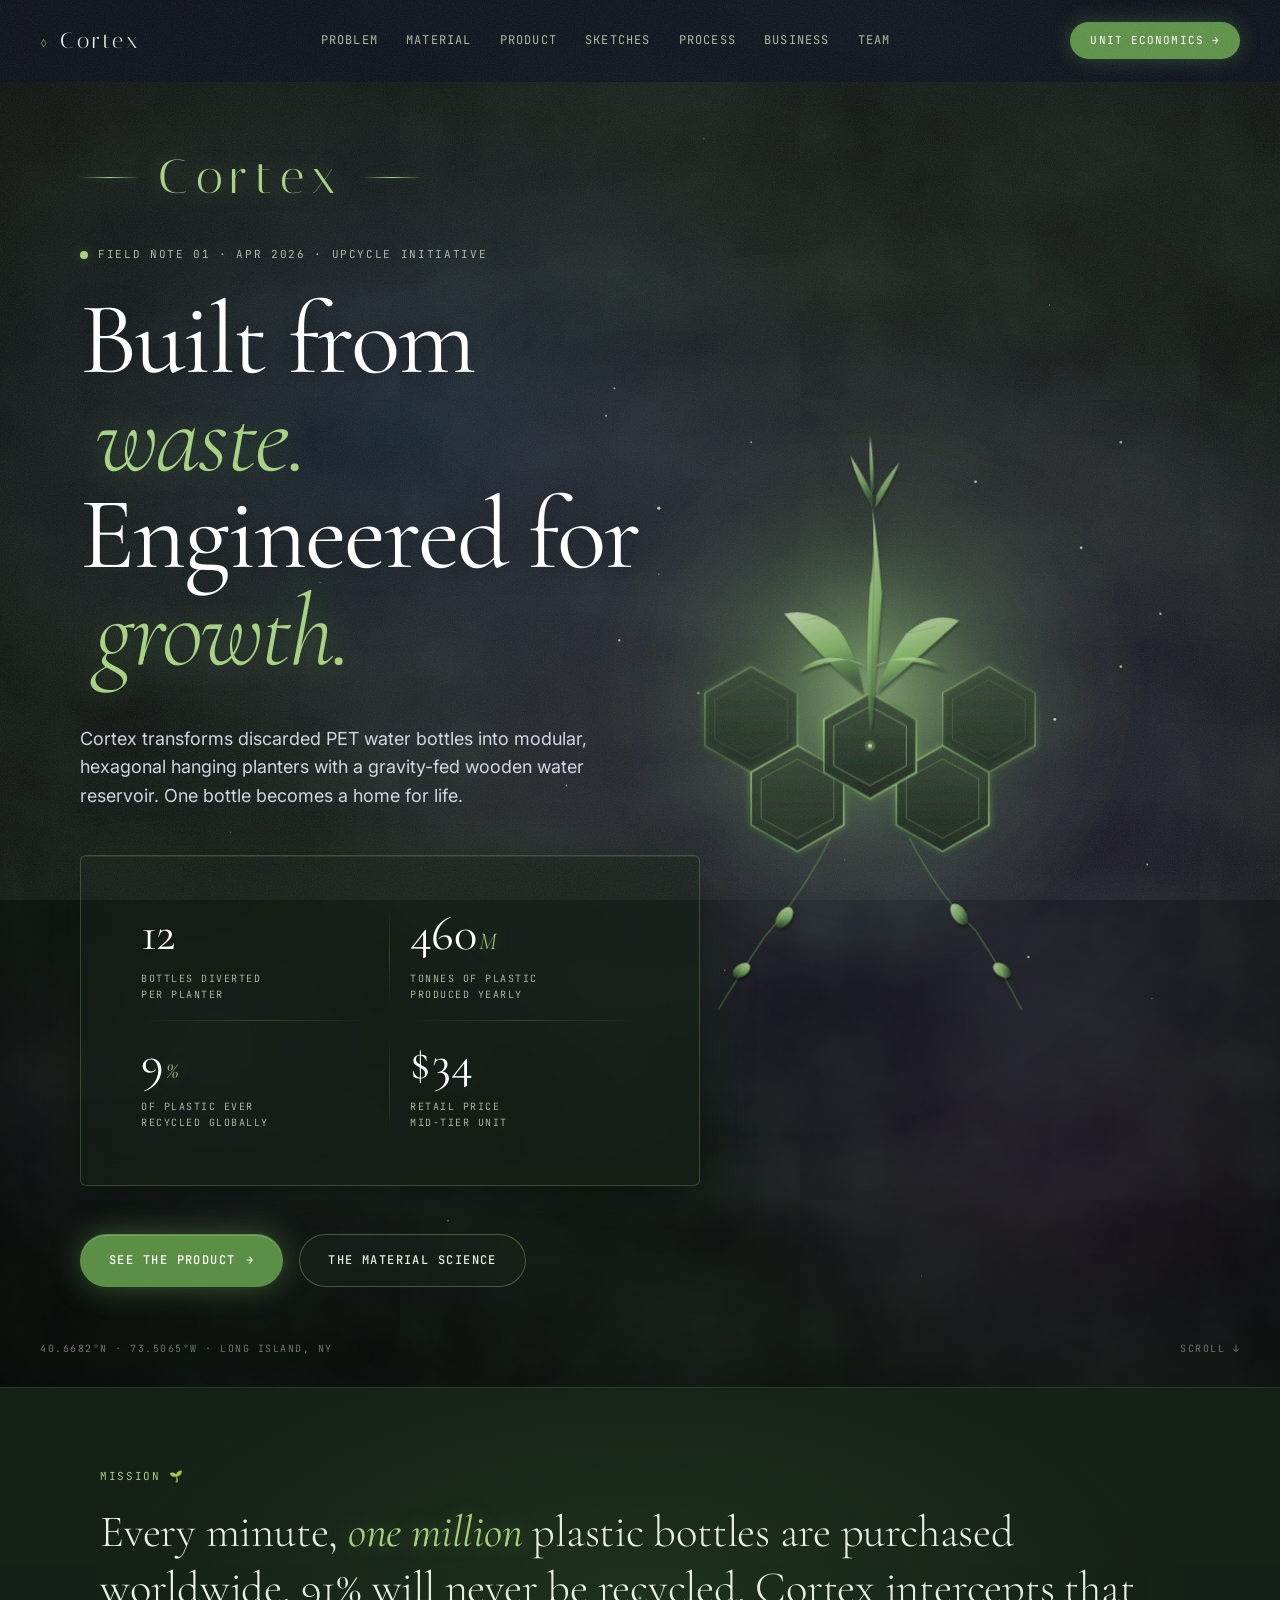
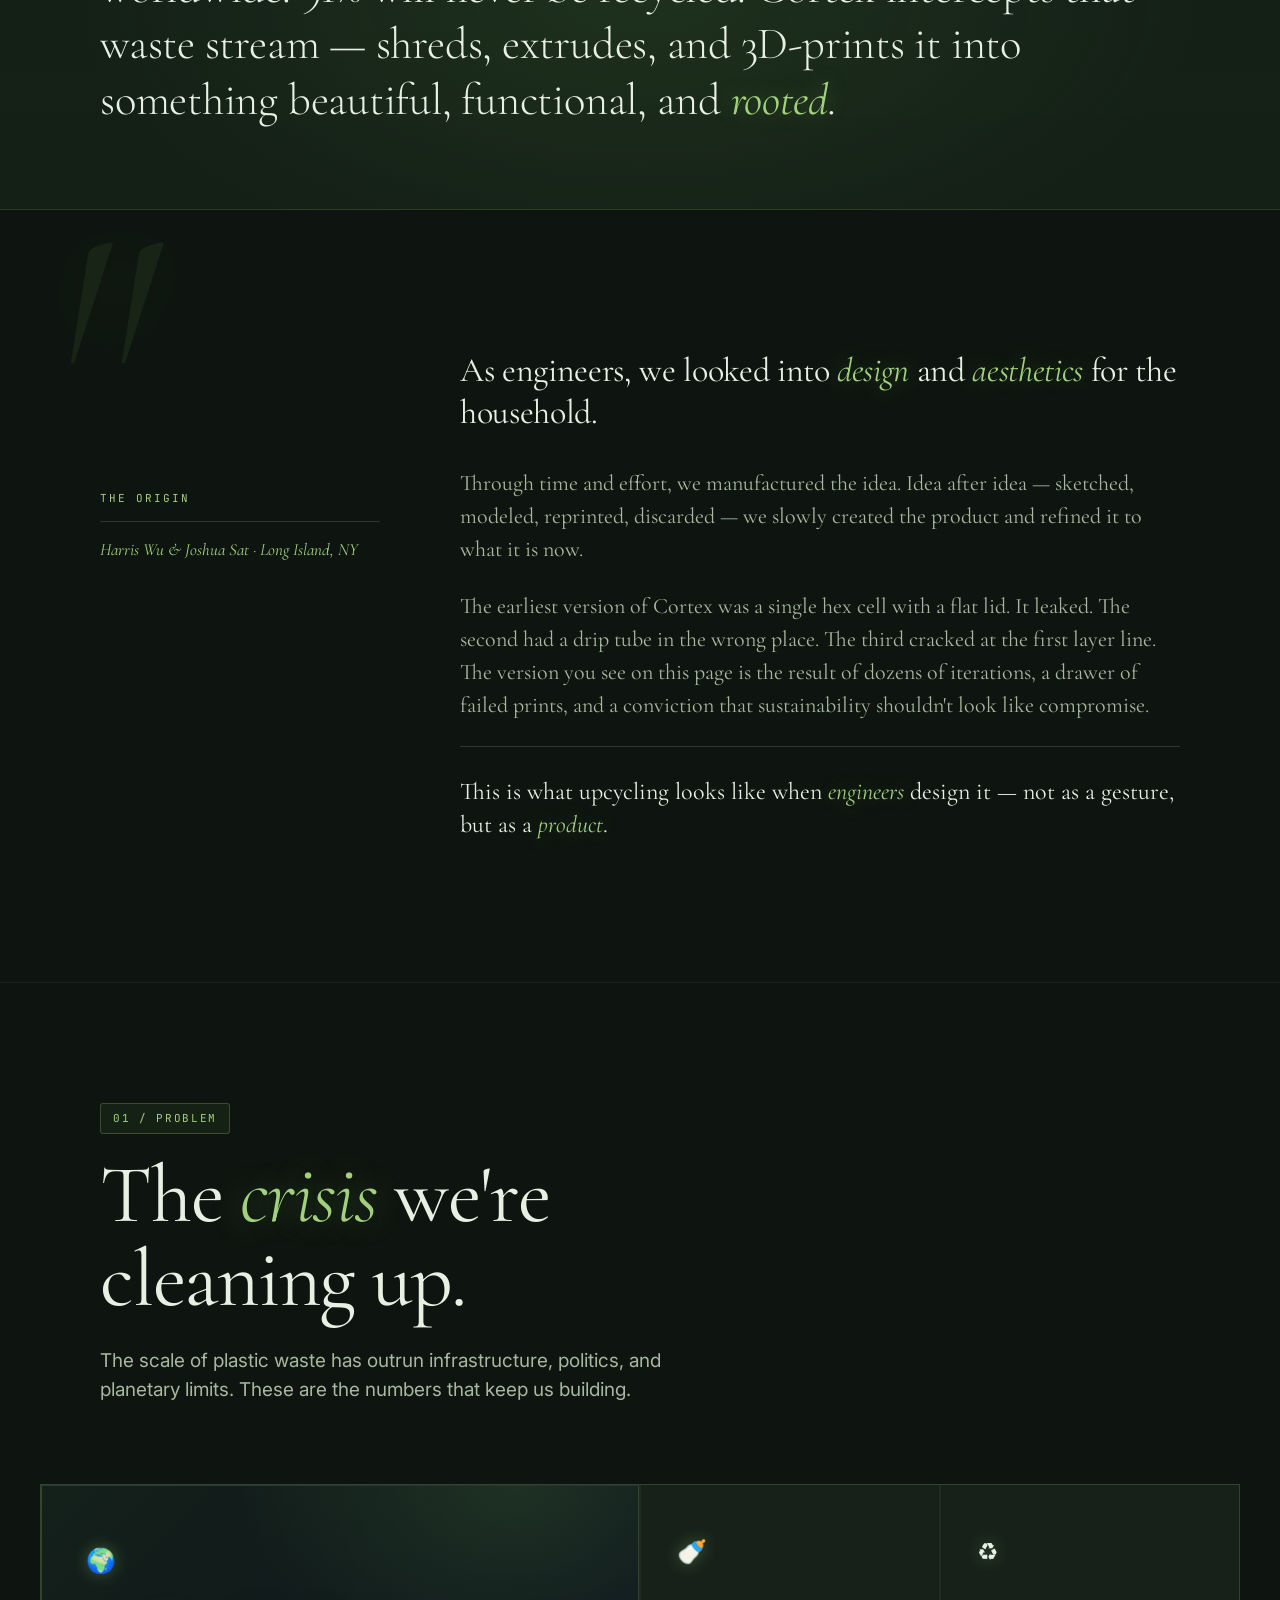
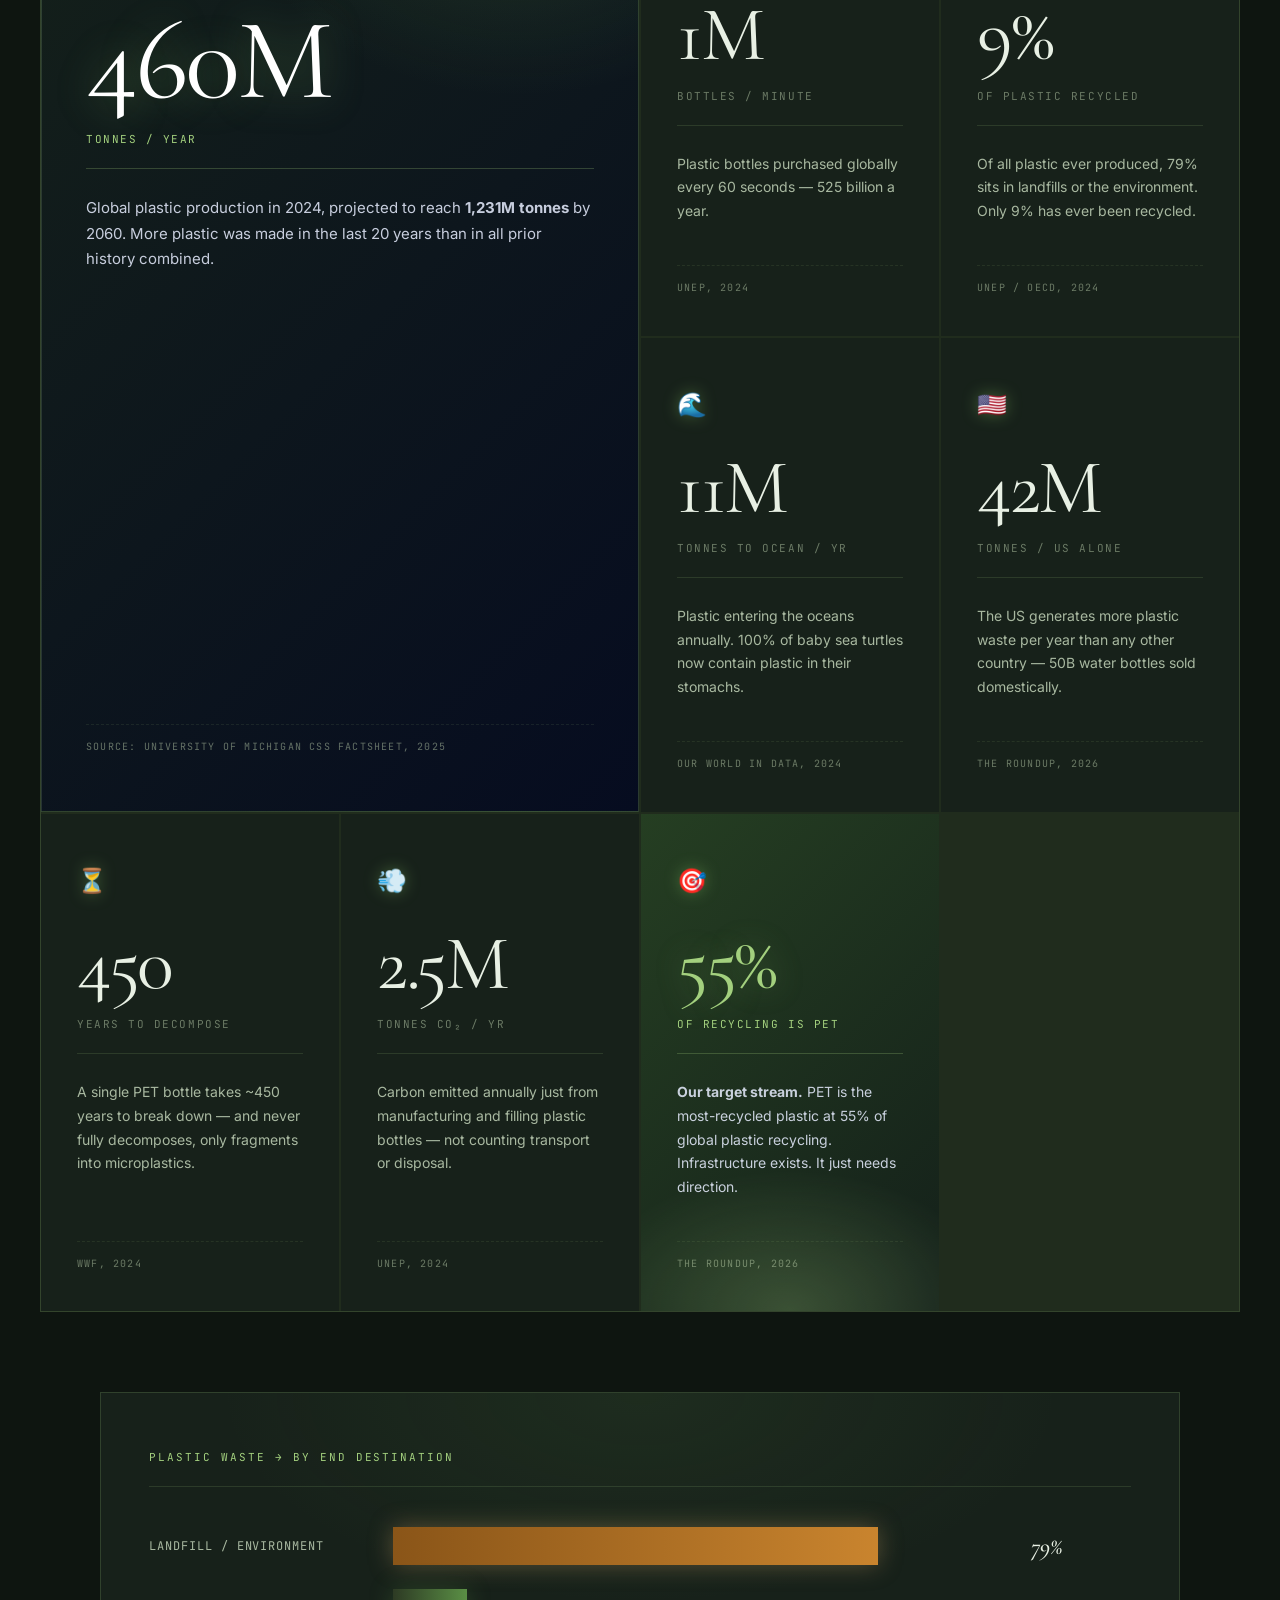
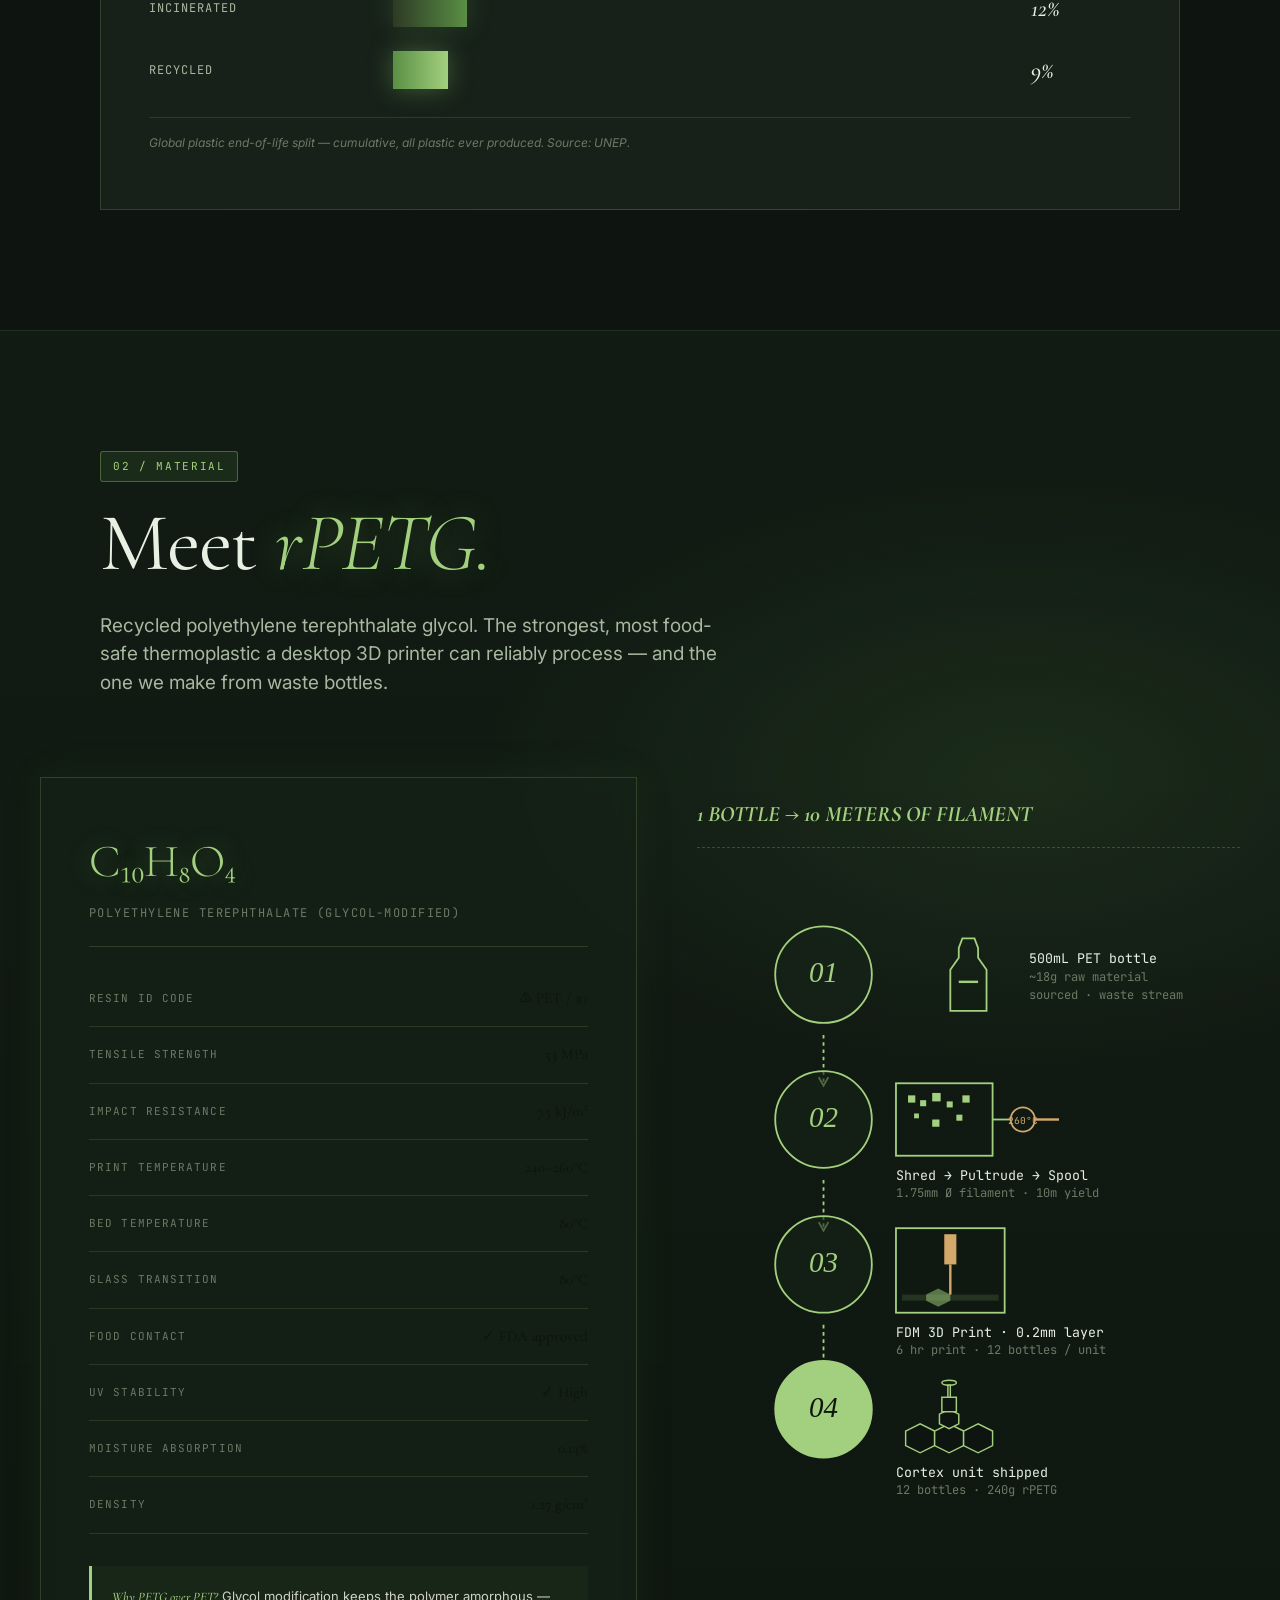
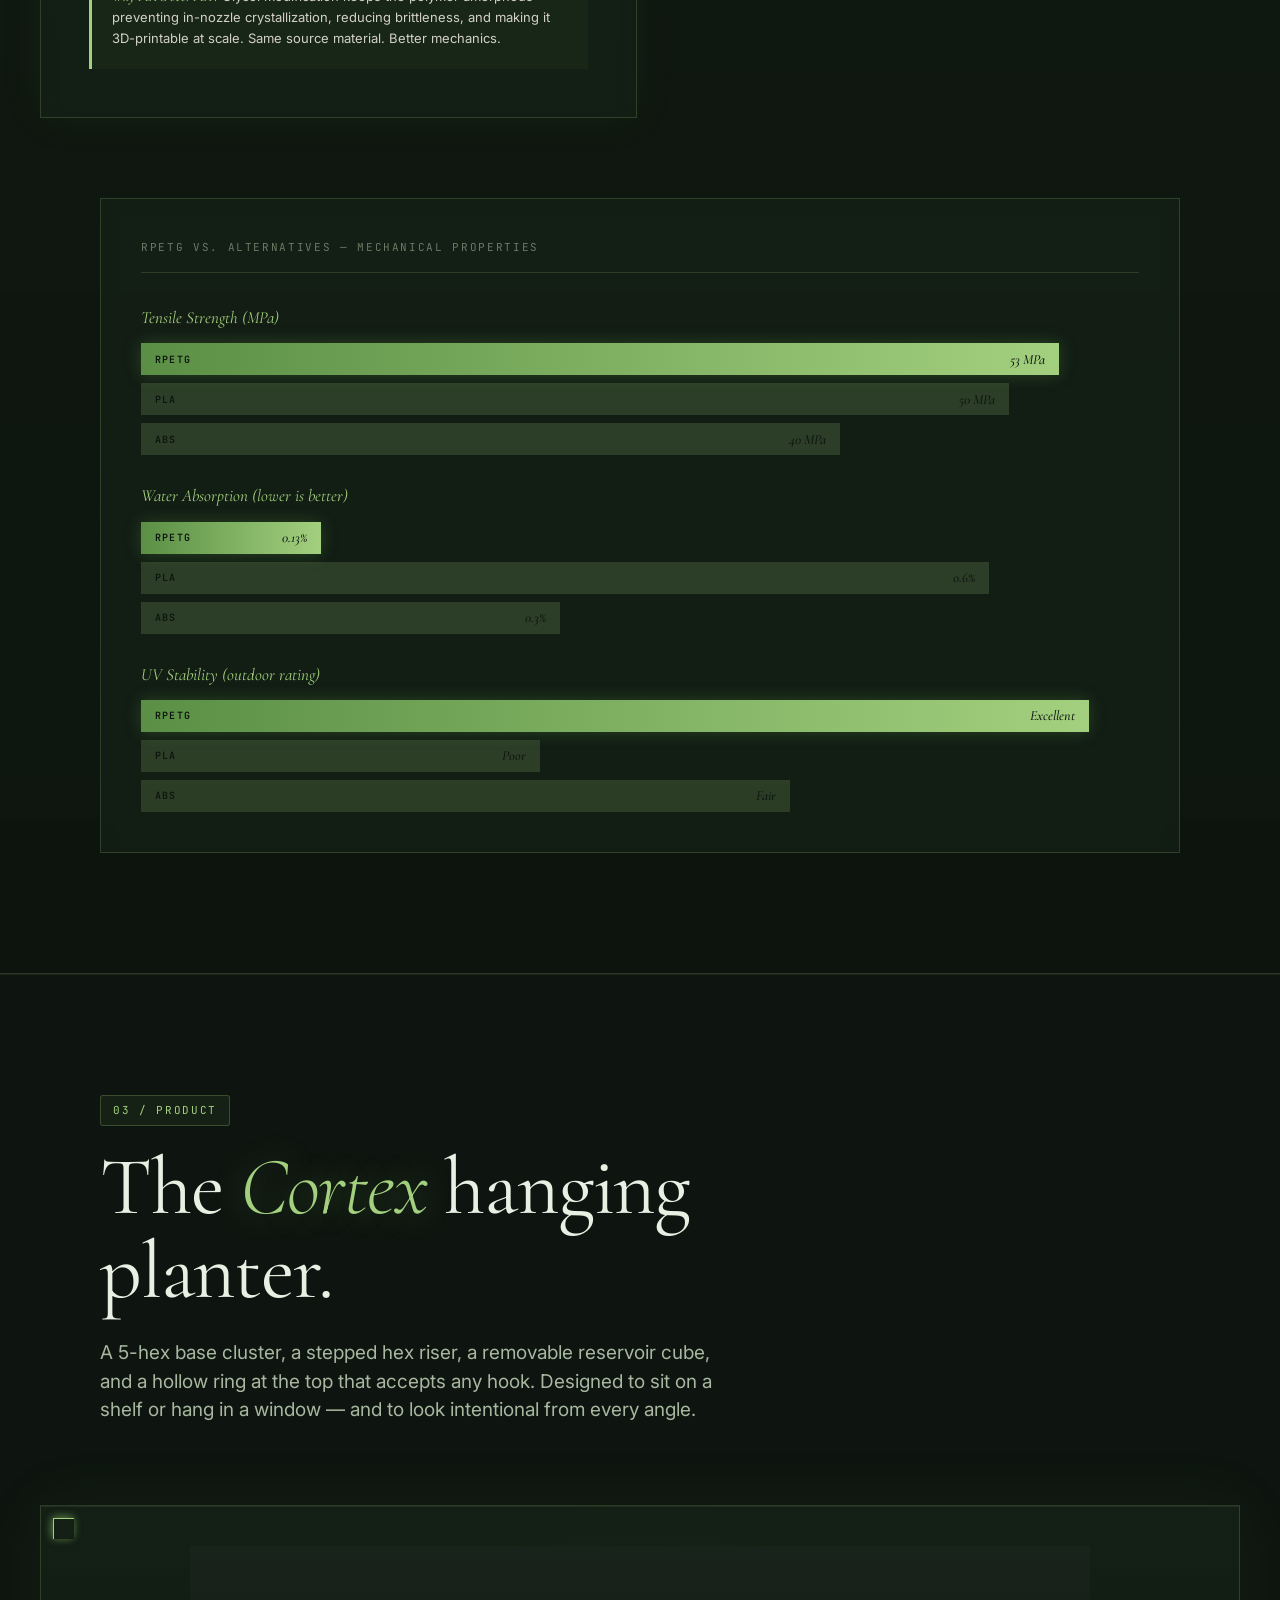
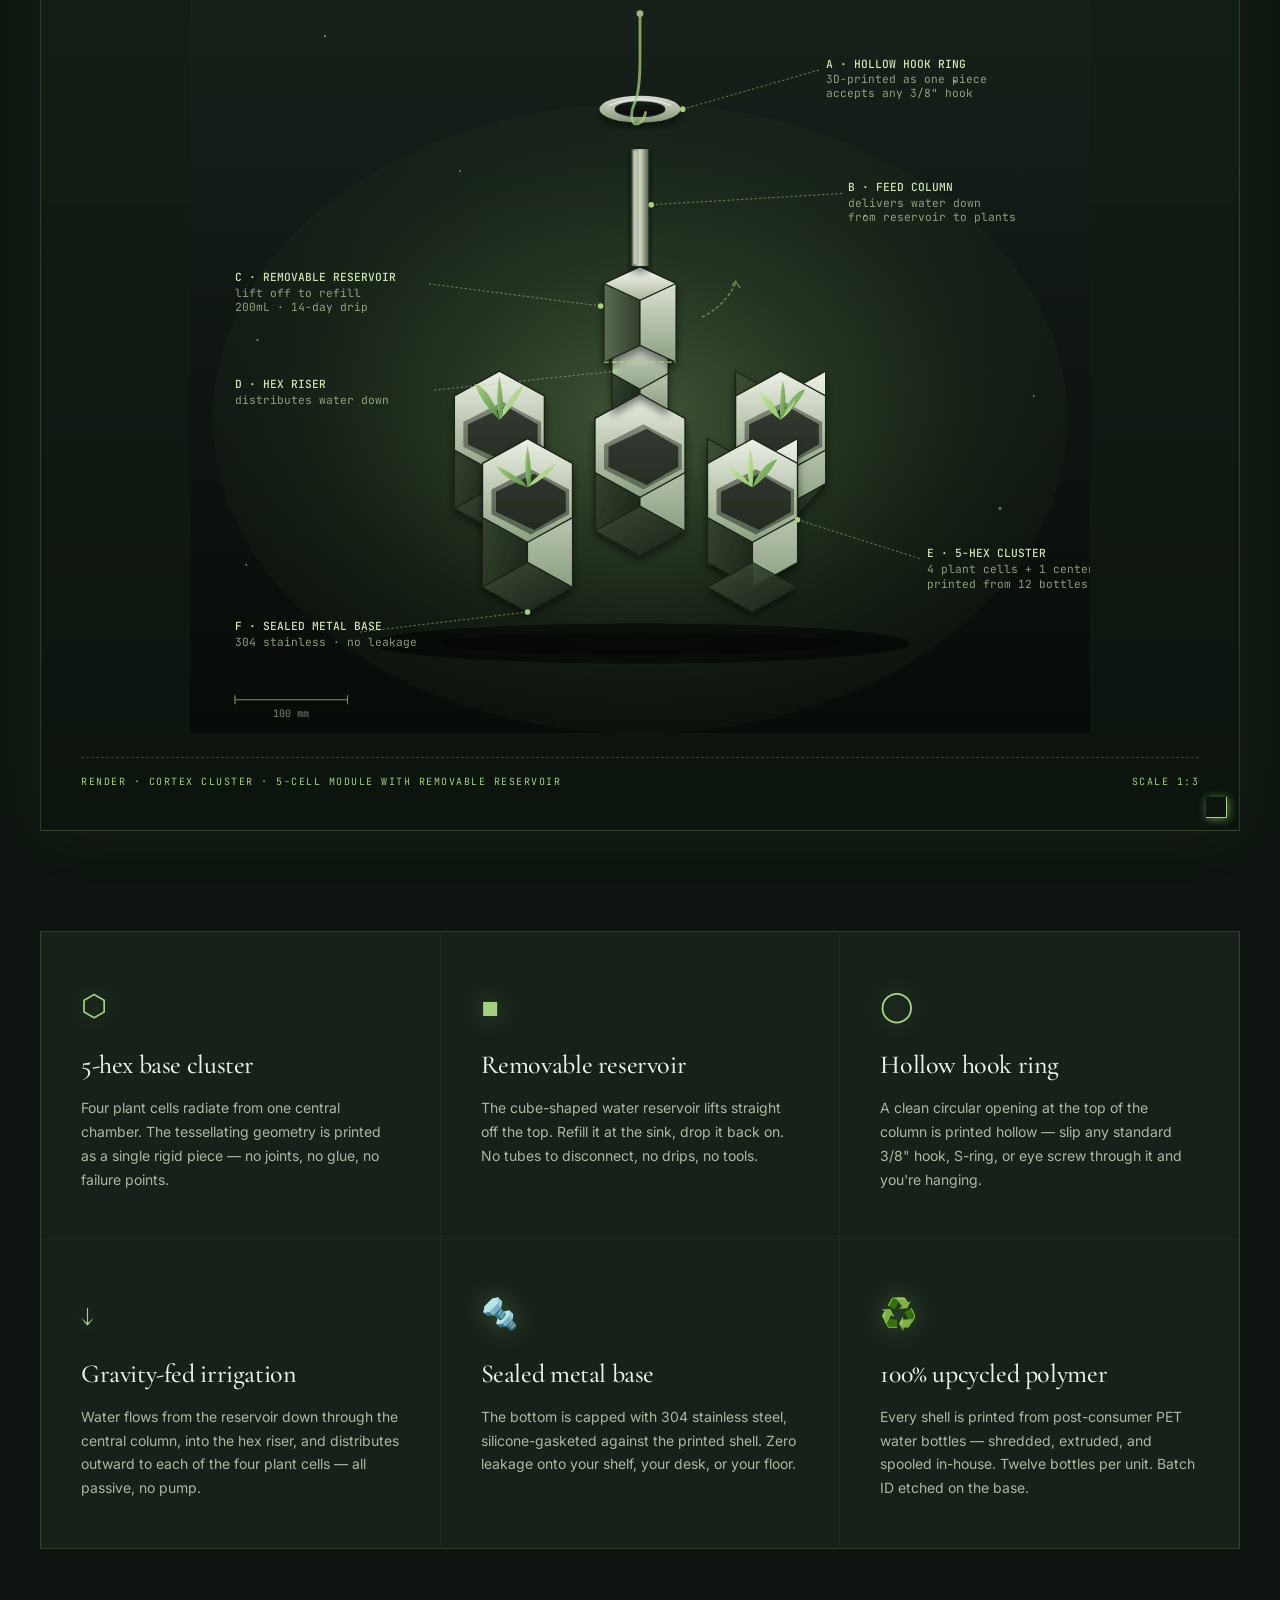
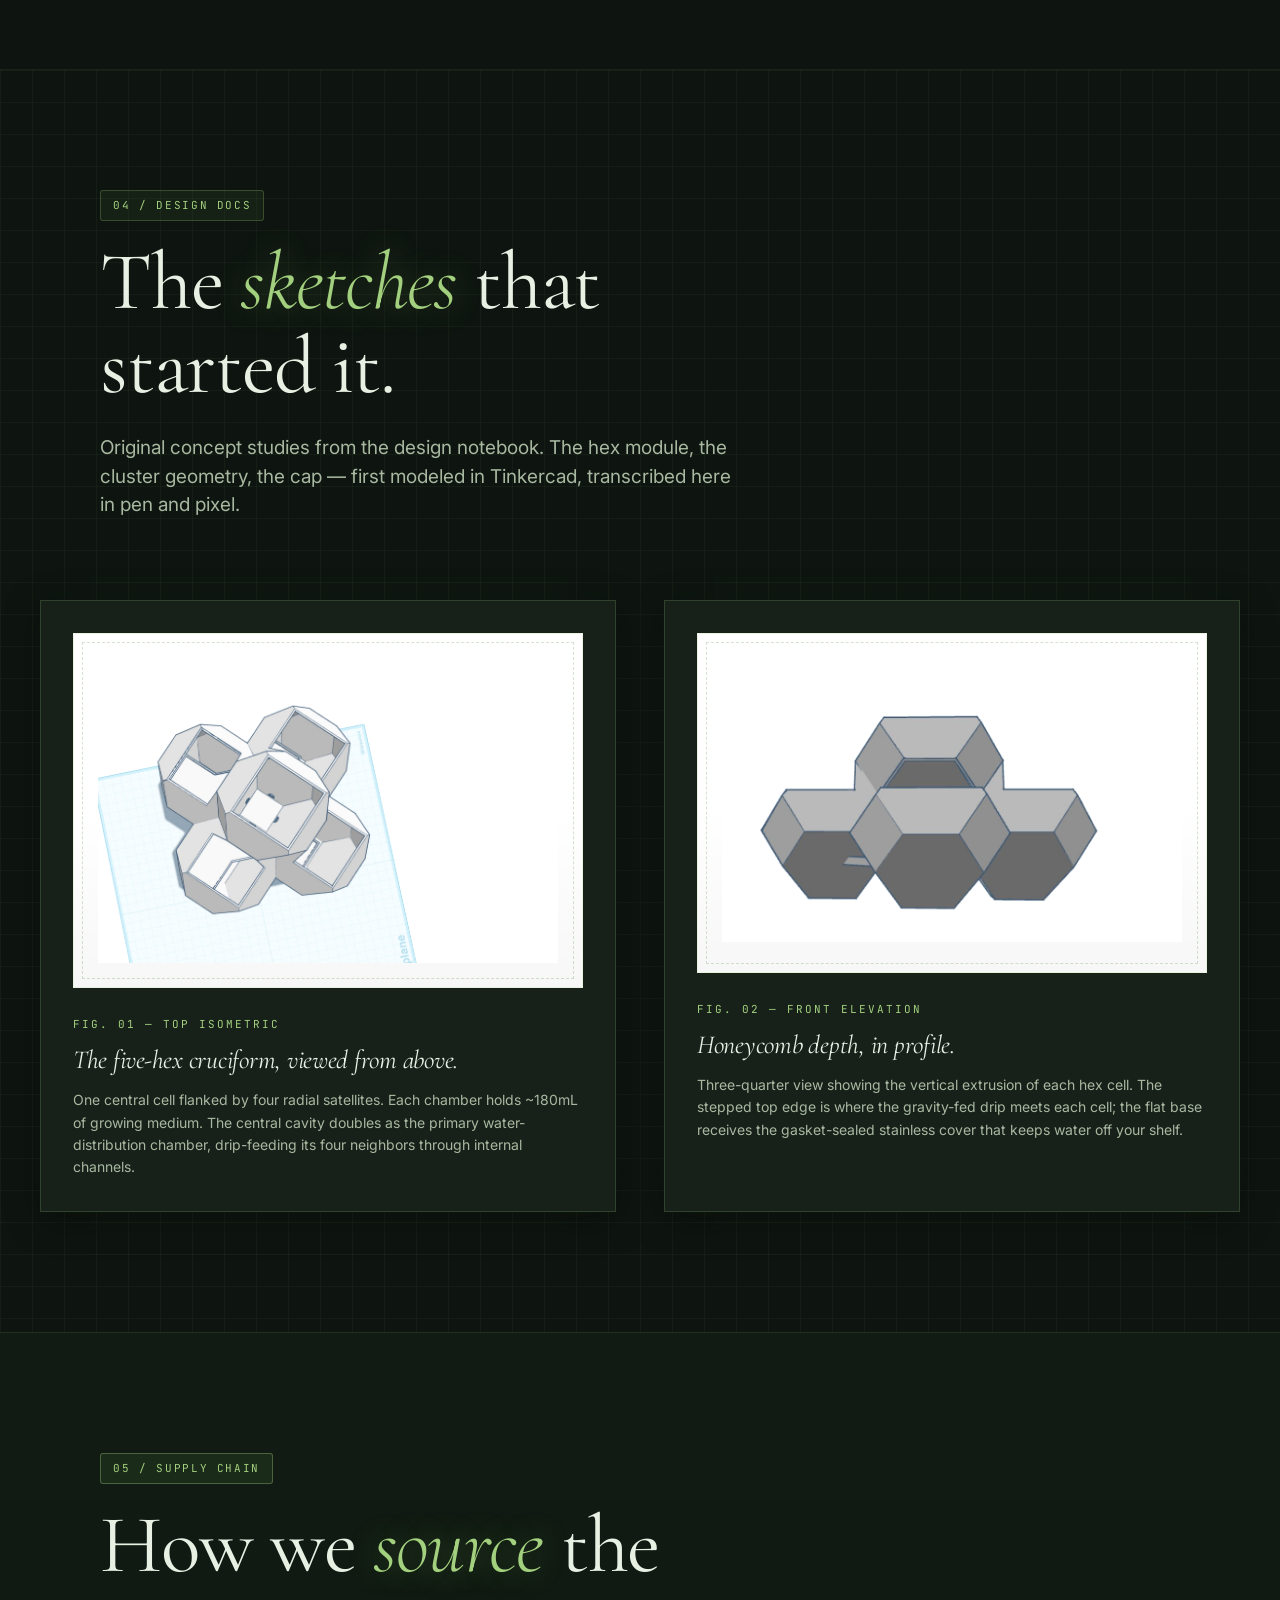
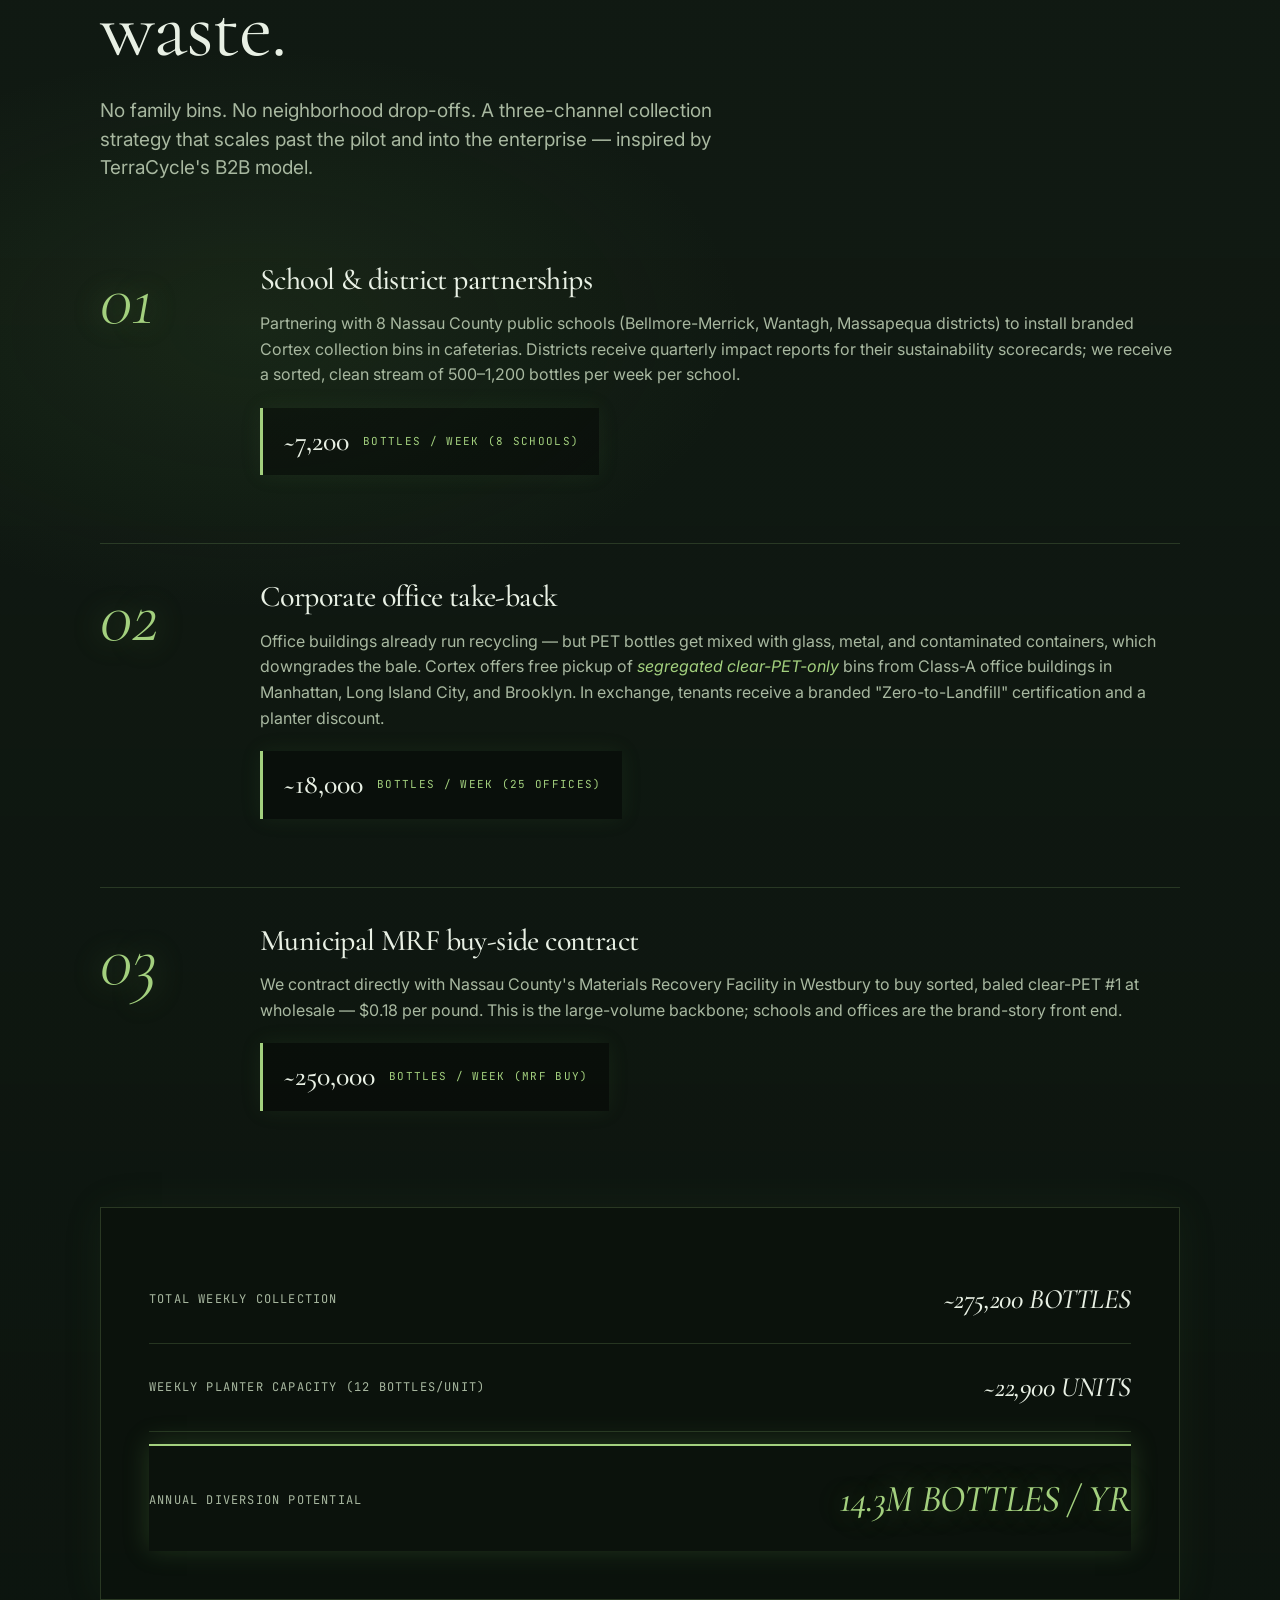
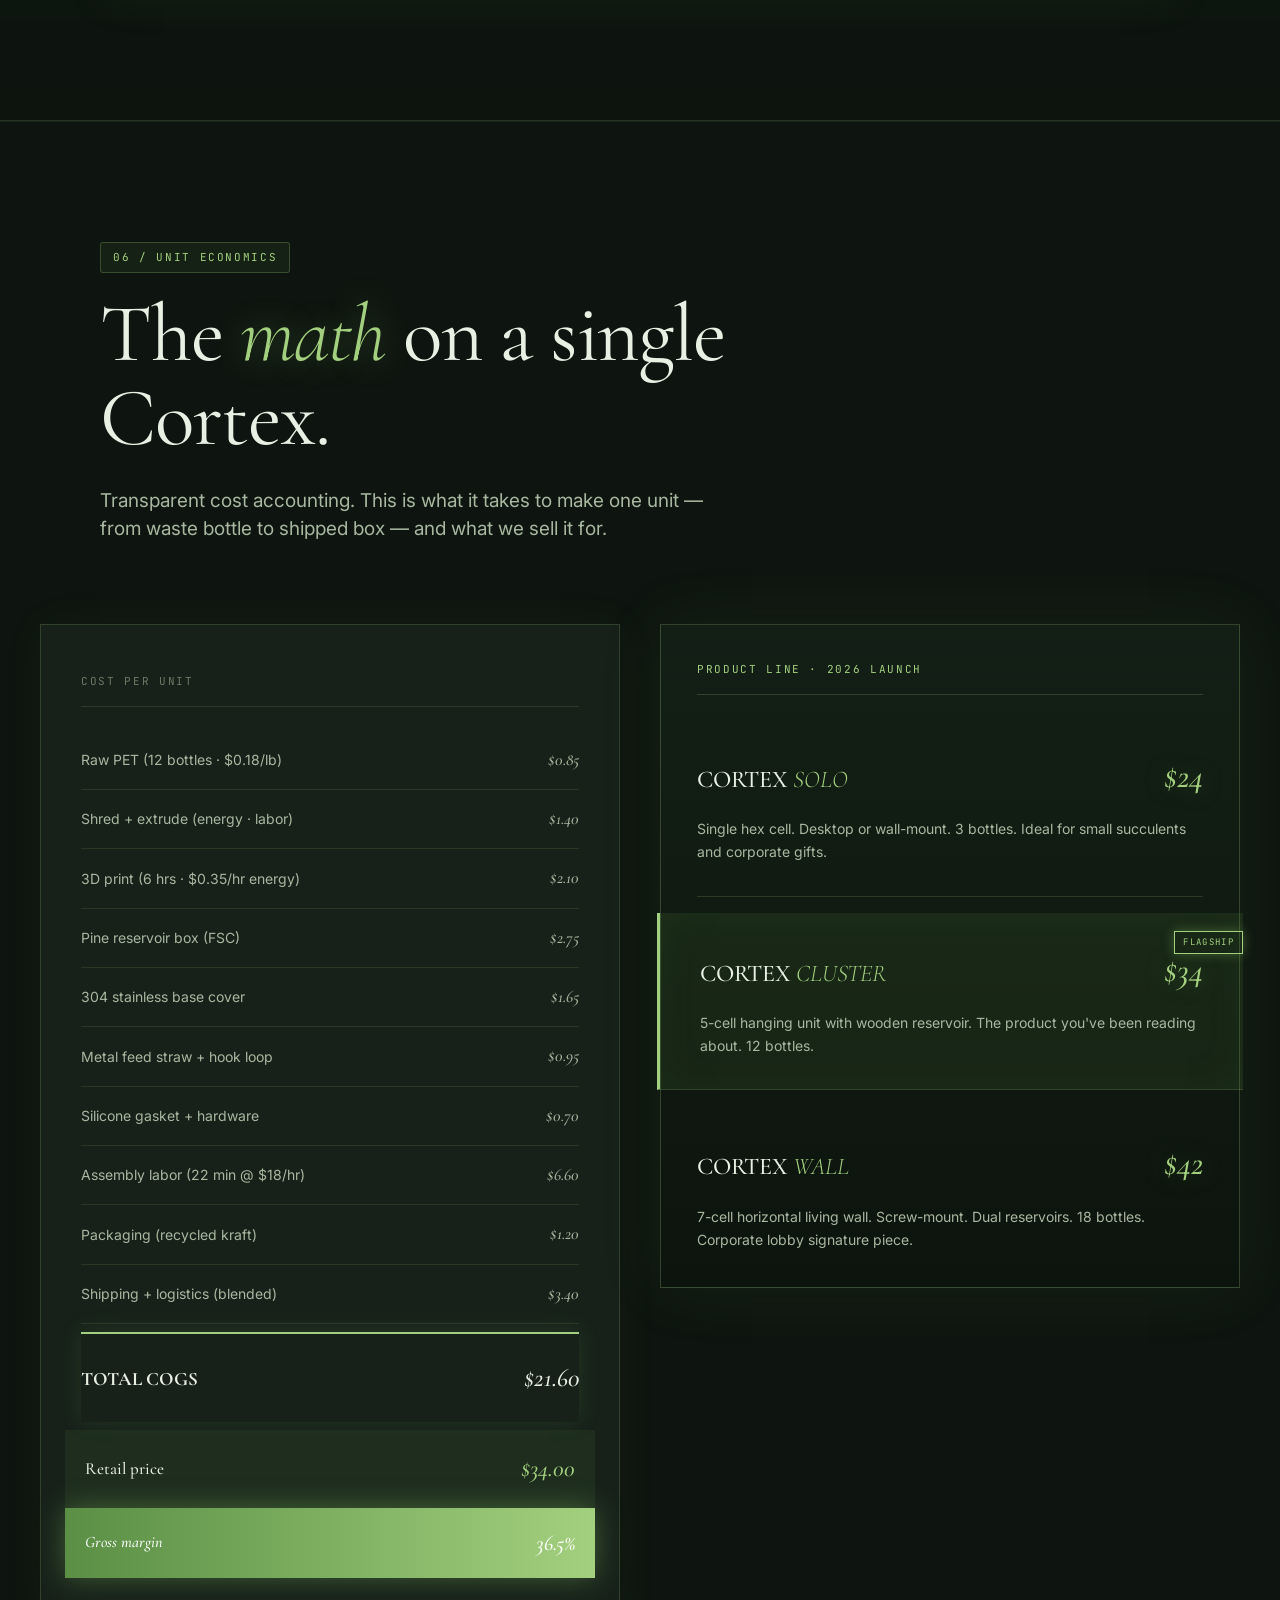
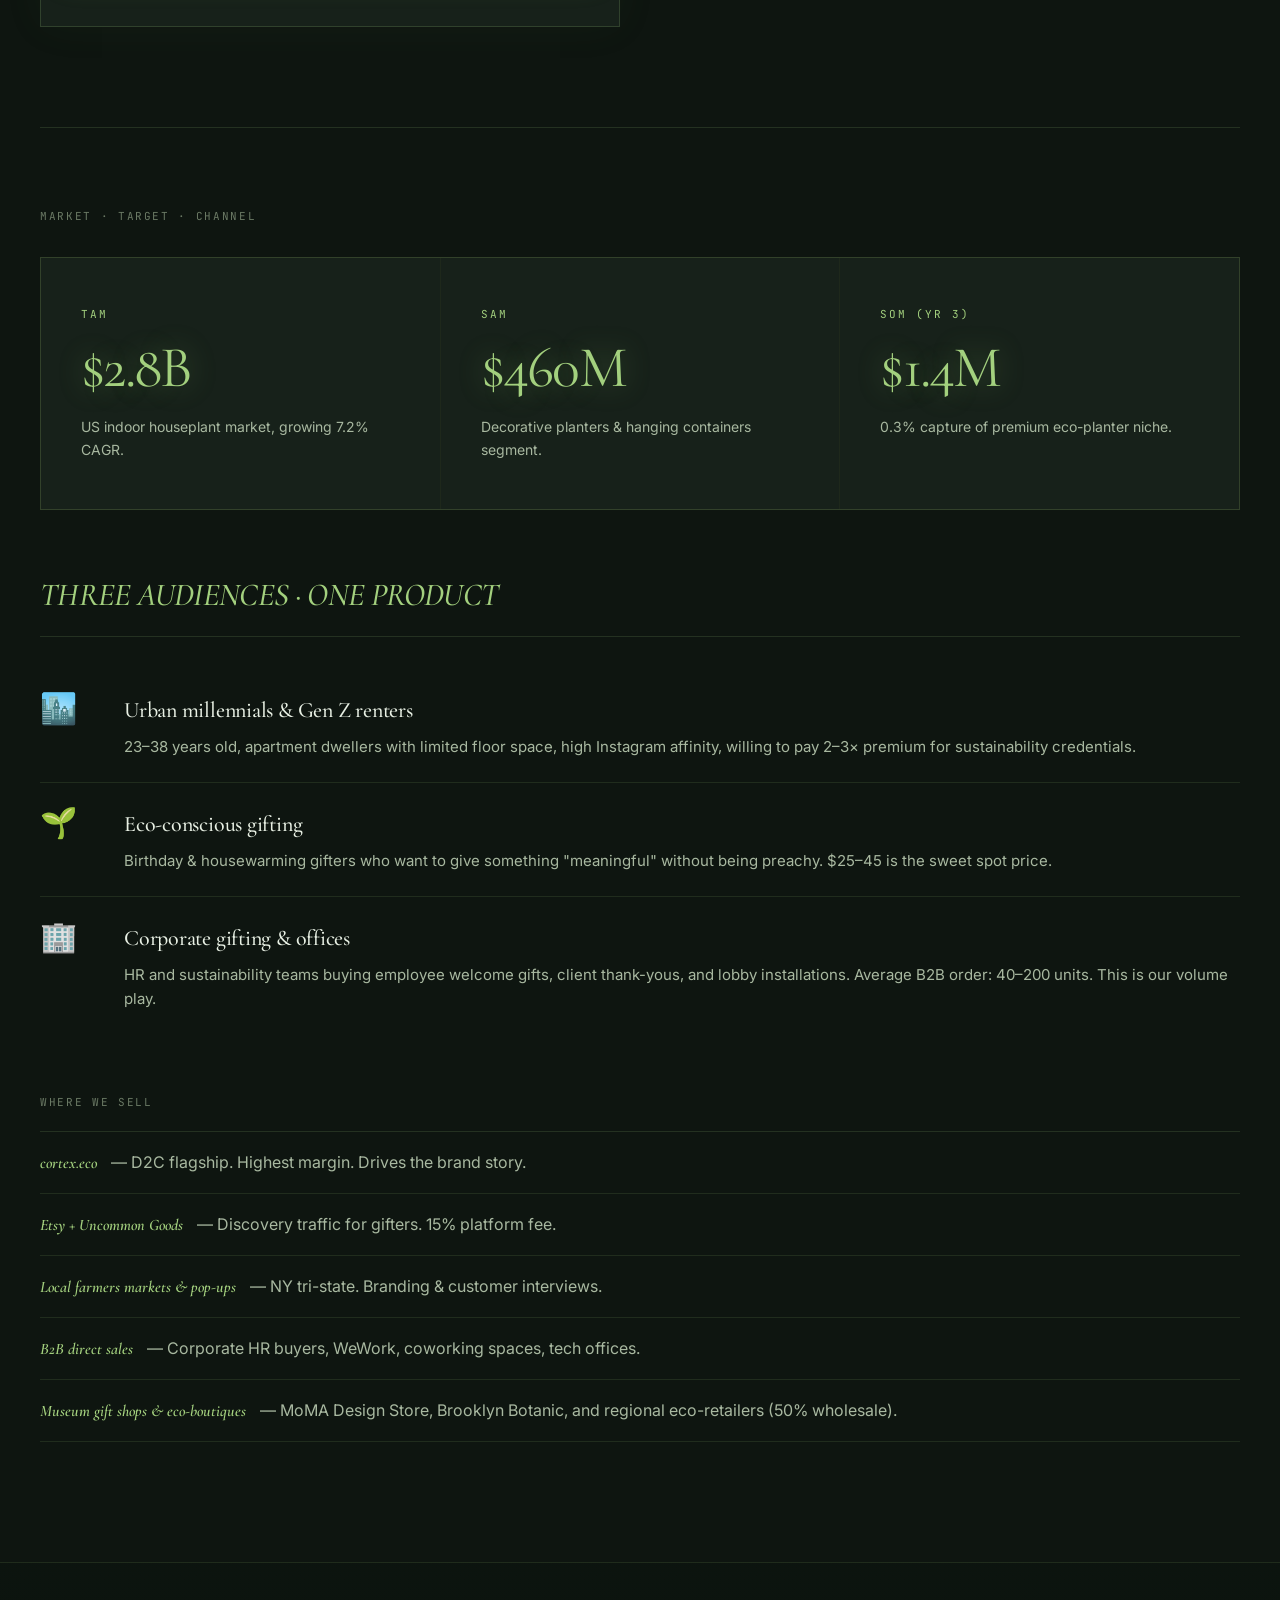
==== commit 4f570cbf: "Add files via upload" ====
--- a/index.html
+++ b/index.html
@@ -36,17 +36,169 @@
   <a href="#business" class="nav__cta">Unit economics <span>→</span></a>
 </nav>
 
-<!-- ============ HERO: SLIDING SLIDESHOW ============ -->
+<!-- ============ HERO: ARCANE PORTAL ============ -->
 <header id="top" class="hero">
-  <div class="hero__slides">
-    <div class="hero__slide hero__slide--1"></div>
-    <div class="hero__slide hero__slide--2"></div>
-    <div class="hero__slide hero__slide--3"></div>
-    <div class="hero__slide hero__slide--4"></div>
-  </div>
-
-  <div class="hero__scrim"></div>
-
+
+  <!-- Deep forest backdrop with moss wisps -->
+  <div class="hero__void"></div>
+
+  <!-- Atmospheric right-side botanical feature: glowing hex cluster + trailing plant silhouette -->
+  <svg class="hero__feature" viewBox="0 0 1200 1200" xmlns="http://www.w3.org/2000/svg" preserveAspectRatio="xMidYMid slice" aria-hidden="true">
+    <defs>
+      <!-- soft halo glow behind the cluster -->
+      <radialGradient id="haloGlow" cx="0.5" cy="0.5" r="0.5">
+        <stop offset="0%" stop-color="#a3d07e" stop-opacity="0.5"/>
+        <stop offset="25%" stop-color="#7bb35c" stop-opacity="0.35"/>
+        <stop offset="55%" stop-color="#5a8f45" stop-opacity="0.15"/>
+        <stop offset="100%" stop-color="#5a8f45" stop-opacity="0"/>
+      </radialGradient>
+      <!-- hex panel gradient — frosted glass appearance -->
+      <linearGradient id="hexPanel" x1="0" y1="0" x2="0" y2="1">
+        <stop offset="0%" stop-color="#2a3a28" stop-opacity="0.9"/>
+        <stop offset="100%" stop-color="#0f1a12" stop-opacity="0.95"/>
+      </linearGradient>
+      <linearGradient id="hexRim" x1="0" y1="0" x2="1" y2="1">
+        <stop offset="0%" stop-color="#a3d07e" stop-opacity="0.9"/>
+        <stop offset="50%" stop-color="#5a8f45" stop-opacity="0.6"/>
+        <stop offset="100%" stop-color="#a3d07e" stop-opacity="0.9"/>
+      </linearGradient>
+      <linearGradient id="leafGrad" x1="0" y1="0" x2="0.3" y2="1">
+        <stop offset="0%" stop-color="#cfe5b3"/>
+        <stop offset="60%" stop-color="#7bb35c"/>
+        <stop offset="100%" stop-color="#2d4a2b"/>
+      </linearGradient>
+      <filter id="softHalo" x="-50%" y="-50%" width="200%" height="200%">
+        <feGaussianBlur stdDeviation="14"/>
+      </filter>
+      <filter id="leafShadow" x="-20%" y="-20%" width="140%" height="140%">
+        <feGaussianBlur stdDeviation="2" in="SourceAlpha"/>
+        <feOffset dx="2" dy="4"/>
+        <feComponentTransfer><feFuncA type="linear" slope="0.6"/></feComponentTransfer>
+        <feMerge><feMergeNode/><feMergeNode in="SourceGraphic"/></feMerge>
+      </filter>
+      <filter id="hexGlow" x="-50%" y="-50%" width="200%" height="200%">
+        <feGaussianBlur stdDeviation="6" result="b"/>
+        <feMerge><feMergeNode in="b"/><feMergeNode in="SourceGraphic"/></feMerge>
+      </filter>
+    </defs>
+
+    <!-- Soft halo behind everything -->
+    <circle cx="600" cy="600" r="420" fill="url(#haloGlow)" filter="url(#softHalo)"/>
+    <circle cx="600" cy="600" r="340" fill="url(#haloGlow)" opacity="0.6"/>
+
+    <!-- Delicate star specks scattered around -->
+    <g fill="#cfe5b3" opacity="0.7">
+      <circle cx="200" cy="180" r="1.5"/>
+      <circle cx="980" cy="220" r="2"/>
+      <circle cx="280" cy="420" r="1"/>
+      <circle cx="1040" cy="480" r="1.8"/>
+      <circle cx="140" cy="740" r="1.2"/>
+      <circle cx="1020" cy="860" r="1.5"/>
+      <circle cx="380" cy="1020" r="1"/>
+      <circle cx="840" cy="1000" r="1.8"/>
+    </g>
+
+    <!-- Hex cluster: 5-hex arrangement echoing the product -->
+    <g filter="url(#hexGlow)" transform="translate(600 640)">
+      <!-- back-left hex -->
+      <g opacity="0.75">
+        <polygon points="-180,-80 -110,-40 -110,40 -180,80 -250,40 -250,-40" fill="url(#hexPanel)" stroke="url(#hexRim)" stroke-width="2"/>
+        <polygon points="-180,-60 -125,-30 -125,30 -180,60 -235,30 -235,-30" fill="none" stroke="#a3d07e" stroke-width="0.6" opacity="0.5"/>
+      </g>
+      <!-- back-right hex -->
+      <g opacity="0.75">
+        <polygon points="180,-80 250,-40 250,40 180,80 110,40 110,-40" fill="url(#hexPanel)" stroke="url(#hexRim)" stroke-width="2"/>
+        <polygon points="180,-60 235,-30 235,30 180,60 125,30 125,-30" fill="none" stroke="#a3d07e" stroke-width="0.6" opacity="0.5"/>
+      </g>
+      <!-- front-left hex (closer to viewer) -->
+      <g>
+        <polygon points="-110,40 -40,80 -40,160 -110,200 -180,160 -180,80" fill="url(#hexPanel)" stroke="url(#hexRim)" stroke-width="2.5"/>
+        <polygon points="-110,60 -55,90 -55,150 -110,180 -165,150 -165,90" fill="none" stroke="#a3d07e" stroke-width="0.8" opacity="0.65"/>
+      </g>
+      <!-- front-right hex -->
+      <g>
+        <polygon points="110,40 180,80 180,160 110,200 40,160 40,80" fill="url(#hexPanel)" stroke="url(#hexRim)" stroke-width="2.5"/>
+        <polygon points="110,60 165,90 165,150 110,180 55,150 55,90" fill="none" stroke="#a3d07e" stroke-width="0.8" opacity="0.65"/>
+      </g>
+      <!-- Center hex (largest, most foreground) -->
+      <g>
+        <polygon points="0,-40 70,0 70,80 0,120 -70,80 -70,0" fill="url(#hexPanel)" stroke="url(#hexRim)" stroke-width="3"/>
+        <polygon points="0,-20 55,10 55,70 0,100 -55,70 -55,10" fill="none" stroke="#a3d07e" stroke-width="1" opacity="0.8"/>
+        <!-- bright center point -->
+        <circle cx="0" cy="40" r="3" fill="#cfe5b3"/>
+        <circle cx="0" cy="40" r="8" fill="#a3d07e" opacity="0.3"/>
+      </g>
+    </g>
+
+    <!-- Rising plant — monstera-style leaves emerging from center hex -->
+    <g transform="translate(600 500)" filter="url(#leafShadow)" opacity="0.92">
+      <!-- central tall leaf -->
+      <path d="M 0 160 Q -8 60 0 -60 Q 8 -100 4 -180 Q 12 -120 18 -50 Q 10 50 4 140 Z"
+            fill="url(#leafGrad)" opacity="0.9"/>
+      <!-- leaf vein -->
+      <path d="M 2 160 Q 4 40 6 -120" stroke="#2d4a2b" stroke-width="0.8" fill="none" opacity="0.6"/>
+
+      <!-- upper left leaf (big, dramatic) -->
+      <path d="M -10 100 Q -80 40 -130 -20 Q -90 -30 -50 0 Q -20 40 -10 100 Z"
+            fill="url(#leafGrad)" opacity="0.85"/>
+      <path d="M -50 -20 L -100 -10" stroke="#2d4a2b" stroke-width="0.6" fill="none" opacity="0.5"/>
+      <path d="M -50 -20 L -80 -35" stroke="#2d4a2b" stroke-width="0.6" fill="none" opacity="0.5"/>
+
+      <!-- upper right leaf -->
+      <path d="M 10 100 Q 80 40 135 -10 Q 95 -25 55 10 Q 25 50 10 100 Z"
+            fill="url(#leafGrad)" opacity="0.88"/>
+      <path d="M 55 10 L 100 0" stroke="#2d4a2b" stroke-width="0.6" fill="none" opacity="0.5"/>
+      <path d="M 55 10 L 85 -20" stroke="#2d4a2b" stroke-width="0.6" fill="none" opacity="0.5"/>
+
+      <!-- middle-left leaf -->
+      <path d="M -8 60 Q -70 30 -110 70 Q -70 50 -30 50 Q -10 55 -8 60 Z"
+            fill="url(#leafGrad)" opacity="0.75"/>
+
+      <!-- middle-right leaf -->
+      <path d="M 8 60 Q 70 30 115 65 Q 75 50 35 50 Q 12 55 8 60 Z"
+            fill="url(#leafGrad)" opacity="0.78"/>
+
+      <!-- small top leaves emerging -->
+      <path d="M 4 -180 Q -20 -220 -30 -260 Q -10 -230 4 -200 Z"
+            fill="url(#leafGrad)" opacity="0.8"/>
+      <path d="M 8 -180 Q 30 -215 45 -250 Q 22 -225 10 -200 Z"
+            fill="url(#leafGrad)" opacity="0.82"/>
+      <path d="M 2 -200 Q -2 -250 0 -290 Q 6 -250 6 -210 Z"
+            fill="url(#leafGrad)" opacity="0.85"/>
+    </g>
+
+    <!-- Trailing vine from lower hex -->
+    <g opacity="0.72" stroke="#5a8f45" stroke-width="1.6" fill="none">
+      <path d="M 540 820 Q 500 900 440 970 Q 400 1030 370 1080"/>
+      <path d="M 660 820 Q 700 900 760 960 Q 800 1020 830 1080"/>
+    </g>
+    <g fill="url(#leafGrad)" opacity="0.82" filter="url(#leafShadow)">
+      <ellipse cx="470" cy="940" rx="10" ry="18" transform="rotate(35 470 940)"/>
+      <ellipse cx="405" cy="1020" rx="9" ry="15" transform="rotate(55 405 1020)"/>
+      <ellipse cx="735" cy="935" rx="10" ry="18" transform="rotate(-35 735 935)"/>
+      <ellipse cx="800" cy="1020" rx="9" ry="15" transform="rotate(-55 800 1020)"/>
+    </g>
+
+    <!-- Floating spore particles -->
+    <g fill="#cfe5b3" class="feature-particles">
+      <circle cx="280" cy="320" r="2.5" opacity="0.85"/>
+      <circle cx="920" cy="380" r="2" opacity="0.8"/>
+      <circle cx="340" cy="600" r="1.8" opacity="0.7"/>
+      <circle cx="880" cy="640" r="2.2" opacity="0.85"/>
+      <circle cx="420" cy="220" r="1.5" opacity="0.65"/>
+      <circle cx="760" cy="280" r="2" opacity="0.8"/>
+      <circle cx="220" cy="520" r="1.8" opacity="0.7"/>
+      <circle cx="980" cy="560" r="2" opacity="0.75"/>
+    </g>
+  </svg>
+
+  <!-- Vignette edges -->
+  <div class="hero__vignette"></div>
+
+  <!-- Water ripple drift overlay -->
+  <div class="hero__ripple"></div>
+
+  <!-- Hero content — shifted left so the portal dominates right -->
   <div class="hero__content">
     <div class="hero__brand-mark">Cortex</div>
     <div class="hero__eyebrow">
@@ -85,13 +237,6 @@
     <div class="hero__ctas">
       <a href="#product" class="btn btn--primary">See the product <span>→</span></a>
       <a href="#material" class="btn btn--ghost">The material science</a>
-    </div>
-
-    <div class="hero__nav">
-      <button class="hero__dot hero__dot--active" data-slide="0" aria-label="Slide 1"></button>
-      <button class="hero__dot" data-slide="1" aria-label="Slide 2"></button>
-      <button class="hero__dot" data-slide="2" aria-label="Slide 3"></button>
-      <button class="hero__dot" data-slide="3" aria-label="Slide 4"></button>
     </div>
   </div>
 
@@ -401,63 +546,81 @@
     <svg viewBox="0 0 800 700" xmlns="http://www.w3.org/2000/svg" class="render-svg">
       <defs>
         <linearGradient id="roomBG" x1="0" y1="0" x2="0" y2="1">
-          <stop offset="0%" stop-color="#f4efe3"/>
-          <stop offset="70%" stop-color="#e8e1d0"/>
-          <stop offset="100%" stop-color="#c9c0ab"/>
+          <stop offset="0%" stop-color="#18231b"/>
+          <stop offset="50%" stop-color="#0f1612"/>
+          <stop offset="100%" stop-color="#080c09"/>
         </linearGradient>
         <linearGradient id="plastic" x1="0" y1="0" x2="0" y2="1">
-          <stop offset="0%" stop-color="#ffffff"/>
-          <stop offset="100%" stop-color="#e0dccf"/>
+          <stop offset="0%" stop-color="#ecefe5"/>
+          <stop offset="100%" stop-color="#8ca080"/>
         </linearGradient>
         <linearGradient id="plasticSide" x1="0" y1="0" x2="1" y2="0">
-          <stop offset="0%" stop-color="#c9c3b5"/>
-          <stop offset="50%" stop-color="#ffffff"/>
-          <stop offset="100%" stop-color="#c9c3b5"/>
+          <stop offset="0%" stop-color="#4a5a44"/>
+          <stop offset="50%" stop-color="#d4dbc4"/>
+          <stop offset="100%" stop-color="#4a5a44"/>
         </linearGradient>
         <linearGradient id="plasticShadow" x1="0" y1="0" x2="1" y2="1">
-          <stop offset="0%" stop-color="#b8b2a3"/>
-          <stop offset="100%" stop-color="#8a8472"/>
+          <stop offset="0%" stop-color="#3e4e38"/>
+          <stop offset="100%" stop-color="#1a2418"/>
         </linearGradient>
         <linearGradient id="cubeTop" x1="0" y1="0" x2="0" y2="1">
           <stop offset="0%" stop-color="#ffffff"/>
-          <stop offset="100%" stop-color="#ebe6d8"/>
+          <stop offset="100%" stop-color="#a8b498"/>
         </linearGradient>
         <linearGradient id="cubeSide" x1="0" y1="0" x2="1" y2="0">
-          <stop offset="0%" stop-color="#d6d0c0"/>
-          <stop offset="100%" stop-color="#a8a293"/>
+          <stop offset="0%" stop-color="#5a6c50"/>
+          <stop offset="100%" stop-color="#323d2c"/>
         </linearGradient>
         <linearGradient id="leafG" x1="0" y1="0" x2="1" y2="1">
-          <stop offset="0%" stop-color="#6a9c5a"/>
-          <stop offset="100%" stop-color="#2d4a2b"/>
+          <stop offset="0%" stop-color="#a3d07e"/>
+          <stop offset="100%" stop-color="#5a8f45"/>
         </linearGradient>
         <linearGradient id="leafLight" x1="0" y1="0" x2="1" y2="1">
-          <stop offset="0%" stop-color="#8dbd63"/>
-          <stop offset="100%" stop-color="#4a7232"/>
+          <stop offset="0%" stop-color="#cfe5b3"/>
+          <stop offset="100%" stop-color="#8ec962"/>
         </linearGradient>
         <radialGradient id="ringRing">
-          <stop offset="0%" stop-color="#e8e4dc"/>
-          <stop offset="70%" stop-color="#c0b9a8"/>
-          <stop offset="100%" stop-color="#8a8472"/>
+          <stop offset="0%" stop-color="#ecefe5"/>
+          <stop offset="70%" stop-color="#8ca080"/>
+          <stop offset="100%" stop-color="#323d2c"/>
         </radialGradient>
-        <radialGradient id="spotLight" cx="0.5" cy="0" r="1">
-          <stop offset="0%" stop-color="#fffaed" stop-opacity="0.7"/>
-          <stop offset="100%" stop-color="#fffaed" stop-opacity="0"/>
+        <radialGradient id="spotLight" cx="0.5" cy="0.5" r="0.6">
+          <stop offset="0%" stop-color="#a3d07e" stop-opacity="0.35"/>
+          <stop offset="70%" stop-color="#5a8f45" stop-opacity="0.08"/>
+          <stop offset="100%" stop-color="#5a8f45" stop-opacity="0"/>
         </radialGradient>
         <filter id="softShadow" x="-20%" y="-20%" width="140%" height="140%">
-          <feGaussianBlur in="SourceAlpha" stdDeviation="3"/>
+          <feGaussianBlur in="SourceAlpha" stdDeviation="4"/>
           <feOffset dx="0" dy="4" result="offsetblur"/>
-          <feComponentTransfer><feFuncA type="linear" slope="0.25"/></feComponentTransfer>
+          <feComponentTransfer><feFuncA type="linear" slope="0.5"/></feComponentTransfer>
           <feMerge><feMergeNode/><feMergeNode in="SourceGraphic"/></feMerge>
         </filter>
+        <filter id="arcGlow" x="-50%" y="-50%" width="200%" height="200%">
+          <feGaussianBlur stdDeviation="6" result="blur"/>
+          <feMerge><feMergeNode in="blur"/><feMergeNode in="SourceGraphic"/></feMerge>
+        </filter>
       </defs>
 
-      <!-- Background room -->
+      <!-- Background: cosmic space -->
       <rect width="800" height="700" fill="url(#roomBG)"/>
-      <rect width="800" height="300" fill="url(#spotLight)"/>
+      <!-- Radial burst glow behind product -->
+      <ellipse cx="400" cy="420" rx="380" ry="280" fill="url(#spotLight)"/>
+
+      <!-- star specks -->
+      <g fill="#cfe5b3" opacity="0.55">
+        <circle cx="120" cy="80" r="1"/>
+        <circle cx="680" cy="120" r="1.2"/>
+        <circle cx="240" cy="200" r="0.8"/>
+        <circle cx="600" cy="240" r="1"/>
+        <circle cx="750" cy="400" r="0.8"/>
+        <circle cx="60" cy="350" r="1"/>
+        <circle cx="720" cy="500" r="1.2"/>
+        <circle cx="50" cy="550" r="0.8"/>
+      </g>
 
       <!-- Ground shadow beneath cluster -->
-      <ellipse cx="400" cy="620" rx="220" ry="16" fill="#000" opacity="0.14"/>
-      <ellipse cx="400" cy="620" rx="180" ry="10" fill="#000" opacity="0.10"/>
+      <ellipse cx="400" cy="620" rx="240" ry="18" fill="#000" opacity="0.5"/>
+      <ellipse cx="400" cy="620" rx="180" ry="10" fill="#000" opacity="0.4"/>
 
       <!-- ============================================================
            LEVEL 1: BASE — 5-hex cluster (1 center + 4 radiating, flat top)
@@ -469,54 +632,54 @@
       <!-- Back-left hex (partially behind) -->
       <g filter="url(#softShadow)">
         <!-- side walls -->
-        <polygon points="235,400 275,378 275,478 235,500" fill="url(#plasticShadow)" stroke="#4a4438" stroke-width="1"/>
-        <polygon points="275,378 315,400 315,500 275,478" fill="url(#plastic)" stroke="#4a4438" stroke-width="1"/>
-        <polygon points="275,478 315,500 275,522 235,500" fill="url(#plasticShadow)" opacity="0.85" stroke="#4a4438" stroke-width="1"/>
+        <polygon points="235,400 275,378 275,478 235,500" fill="url(#plasticShadow)" stroke="#1a2418" stroke-width="1"/>
+        <polygon points="275,378 315,400 315,500 275,478" fill="url(#plastic)" stroke="#1a2418" stroke-width="1"/>
+        <polygon points="275,478 315,500 275,522 235,500" fill="url(#plasticShadow)" opacity="0.85" stroke="#1a2418" stroke-width="1"/>
         <!-- top hex (rim) -->
-        <polygon points="275,378 315,400 315,448 275,470 235,448 235,400" fill="url(#plastic)" stroke="#4a4438" stroke-width="1.2"/>
+        <polygon points="275,378 315,400 315,448 275,470 235,448 235,400" fill="url(#plastic)" stroke="#1a2418" stroke-width="1.2"/>
         <!-- inner well -->
-        <polygon points="278,405 312,423 312,445 278,463 243,445 243,423" fill="#2a2520" opacity="0.4"/>
-        <polygon points="281,409 309,425 309,443 281,459 247,443 247,425" fill="#1a1510" opacity="0.6"/>
+        <polygon points="278,405 312,423 312,445 278,463 243,445 243,423" fill="#0a1208" opacity="0.4"/>
+        <polygon points="281,409 309,425 309,443 281,459 247,443 247,425" fill="#030604" opacity="0.6"/>
       </g>
 
       <!-- Back-right hex -->
       <g filter="url(#softShadow)">
-        <polygon points="485,378 525,400 525,500 485,478" fill="url(#plasticShadow)" stroke="#4a4438" stroke-width="1"/>
-        <polygon points="525,400 565,378 565,478 525,500" fill="url(#plastic)" stroke="#4a4438" stroke-width="1"/>
-        <polygon points="485,478 525,500 565,478 525,522" fill="url(#plasticShadow)" opacity="0.85" stroke="#4a4438" stroke-width="1"/>
-        <polygon points="525,378 565,400 565,448 525,470 485,448 485,400" fill="url(#plastic)" stroke="#4a4438" stroke-width="1.2"/>
-        <polygon points="528,405 562,423 562,445 528,463 493,445 493,423" fill="#2a2520" opacity="0.4"/>
-        <polygon points="531,409 559,425 559,443 531,459 497,443 497,425" fill="#1a1510" opacity="0.6"/>
+        <polygon points="485,378 525,400 525,500 485,478" fill="url(#plasticShadow)" stroke="#1a2418" stroke-width="1"/>
+        <polygon points="525,400 565,378 565,478 525,500" fill="url(#plastic)" stroke="#1a2418" stroke-width="1"/>
+        <polygon points="485,478 525,500 565,478 525,522" fill="url(#plasticShadow)" opacity="0.85" stroke="#1a2418" stroke-width="1"/>
+        <polygon points="525,378 565,400 565,448 525,470 485,448 485,400" fill="url(#plastic)" stroke="#1a2418" stroke-width="1.2"/>
+        <polygon points="528,405 562,423 562,445 528,463 493,445 493,423" fill="#0a1208" opacity="0.4"/>
+        <polygon points="531,409 559,425 559,443 531,459 497,443 497,425" fill="#030604" opacity="0.6"/>
       </g>
 
       <!-- Center hex (slightly forward) -->
       <g filter="url(#softShadow)">
-        <polygon points="360,420 400,398 400,498 360,520" fill="url(#plasticShadow)" stroke="#4a4438" stroke-width="1"/>
-        <polygon points="400,398 440,420 440,520 400,498" fill="url(#plastic)" stroke="#4a4438" stroke-width="1"/>
-        <polygon points="360,520 400,542 440,520 400,498" fill="url(#plasticShadow)" opacity="0.9" stroke="#4a4438" stroke-width="1"/>
-        <polygon points="400,398 440,420 440,468 400,490 360,468 360,420" fill="url(#plastic)" stroke="#4a4438" stroke-width="1.2"/>
-        <polygon points="403,425 437,443 437,465 403,483 368,465 368,443" fill="#2a2520" opacity="0.4"/>
-        <polygon points="406,429 434,445 434,463 406,479 372,463 372,445" fill="#1a1510" opacity="0.6"/>
+        <polygon points="360,420 400,398 400,498 360,520" fill="url(#plasticShadow)" stroke="#1a2418" stroke-width="1"/>
+        <polygon points="400,398 440,420 440,520 400,498" fill="url(#plastic)" stroke="#1a2418" stroke-width="1"/>
+        <polygon points="360,520 400,542 440,520 400,498" fill="url(#plasticShadow)" opacity="0.9" stroke="#1a2418" stroke-width="1"/>
+        <polygon points="400,398 440,420 440,468 400,490 360,468 360,420" fill="url(#plastic)" stroke="#1a2418" stroke-width="1.2"/>
+        <polygon points="403,425 437,443 437,465 403,483 368,465 368,443" fill="#0a1208" opacity="0.4"/>
+        <polygon points="406,429 434,445 434,463 406,479 372,463 372,445" fill="#030604" opacity="0.6"/>
       </g>
 
       <!-- Front-left hex (closest, biggest appearance) -->
       <g filter="url(#softShadow)">
-        <polygon points="260,460 300,438 300,548 260,570" fill="url(#plasticShadow)" stroke="#4a4438" stroke-width="1"/>
-        <polygon points="300,438 340,460 340,570 300,548" fill="url(#plastic)" stroke="#4a4438" stroke-width="1"/>
-        <polygon points="260,570 300,592 340,570 300,548" fill="url(#plasticShadow)" opacity="0.9" stroke="#4a4438" stroke-width="1"/>
-        <polygon points="300,438 340,460 340,508 300,530 260,508 260,460" fill="url(#plastic)" stroke="#4a4438" stroke-width="1.2"/>
-        <polygon points="303,465 337,483 337,505 303,523 268,505 268,483" fill="#2a2520" opacity="0.45"/>
-        <polygon points="306,469 334,485 334,503 306,519 272,503 272,485" fill="#1a1510" opacity="0.6"/>
+        <polygon points="260,460 300,438 300,548 260,570" fill="url(#plasticShadow)" stroke="#1a2418" stroke-width="1"/>
+        <polygon points="300,438 340,460 340,570 300,548" fill="url(#plastic)" stroke="#1a2418" stroke-width="1"/>
+        <polygon points="260,570 300,592 340,570 300,548" fill="url(#plasticShadow)" opacity="0.9" stroke="#1a2418" stroke-width="1"/>
+        <polygon points="300,438 340,460 340,508 300,530 260,508 260,460" fill="url(#plastic)" stroke="#1a2418" stroke-width="1.2"/>
+        <polygon points="303,465 337,483 337,505 303,523 268,505 268,483" fill="#0a1208" opacity="0.45"/>
+        <polygon points="306,469 334,485 334,503 306,519 272,503 272,485" fill="#030604" opacity="0.6"/>
       </g>
 
       <!-- Front-right hex -->
       <g filter="url(#softShadow)">
-        <polygon points="460,438 500,460 500,570 460,548" fill="url(#plasticShadow)" stroke="#4a4438" stroke-width="1"/>
-        <polygon points="500,460 540,438 540,548 500,570" fill="url(#plastic)" stroke="#4a4438" stroke-width="1"/>
-        <polygon points="460,570 500,592 540,570 500,548" fill="url(#plasticShadow)" opacity="0.9" stroke="#4a4438" stroke-width="1"/>
-        <polygon points="500,438 540,460 540,508 500,530 460,508 460,460" fill="url(#plastic)" stroke="#4a4438" stroke-width="1.2"/>
-        <polygon points="503,465 537,483 537,505 503,523 468,505 468,483" fill="#2a2520" opacity="0.45"/>
-        <polygon points="506,469 534,485 534,503 506,519 472,503 472,485" fill="#1a1510" opacity="0.6"/>
+        <polygon points="460,438 500,460 500,570 460,548" fill="url(#plasticShadow)" stroke="#1a2418" stroke-width="1"/>
+        <polygon points="500,460 540,438 540,548 500,570" fill="url(#plastic)" stroke="#1a2418" stroke-width="1"/>
+        <polygon points="460,570 500,592 540,570 500,548" fill="url(#plasticShadow)" opacity="0.9" stroke="#1a2418" stroke-width="1"/>
+        <polygon points="500,438 540,460 540,508 500,530 460,508 460,460" fill="url(#plastic)" stroke="#1a2418" stroke-width="1.2"/>
+        <polygon points="503,465 537,483 537,505 503,523 468,505 468,483" fill="#0a1208" opacity="0.45"/>
+        <polygon points="506,469 534,485 534,503 506,519 472,503 472,485" fill="#030604" opacity="0.6"/>
       </g>
 
       <!-- Plants growing from the 4 outer cells -->
@@ -547,10 +710,10 @@
            ============================================================ -->
       <g filter="url(#softShadow)">
         <!-- side walls -->
-        <polygon points="375,358 400,345 400,398 375,412" fill="url(#plasticShadow)" stroke="#4a4438" stroke-width="1"/>
-        <polygon points="400,345 425,358 425,412 400,398" fill="url(#plastic)" stroke="#4a4438" stroke-width="1"/>
+        <polygon points="375,358 400,345 400,398 375,412" fill="url(#plasticShadow)" stroke="#1a2418" stroke-width="1"/>
+        <polygon points="400,345 425,358 425,412 400,398" fill="url(#plastic)" stroke="#1a2418" stroke-width="1"/>
         <!-- top -->
-        <polygon points="400,345 425,358 425,380 400,394 375,380 375,358" fill="url(#plastic)" stroke="#4a4438" stroke-width="1.2"/>
+        <polygon points="400,345 425,358 425,380 400,394 375,380 375,358" fill="url(#plastic)" stroke="#1a2418" stroke-width="1.2"/>
       </g>
 
       <!-- ============================================================
@@ -559,25 +722,25 @@
            ============================================================ -->
       <g filter="url(#softShadow)">
         <!-- cube side walls -->
-        <polygon points="368,300 400,285 400,355 368,370" fill="url(#cubeSide)" stroke="#4a4438" stroke-width="1"/>
-        <polygon points="400,285 432,300 432,370 400,355" fill="url(#plastic)" stroke="#4a4438" stroke-width="1"/>
+        <polygon points="368,300 400,285 400,355 368,370" fill="url(#cubeSide)" stroke="#1a2418" stroke-width="1"/>
+        <polygon points="400,285 432,300 432,370 400,355" fill="url(#plastic)" stroke="#1a2418" stroke-width="1"/>
         <!-- cube top -->
-        <polygon points="400,285 432,300 400,315 368,300" fill="url(#cubeTop)" stroke="#4a4438" stroke-width="1.2"/>
+        <polygon points="400,285 432,300 400,315 368,300" fill="url(#cubeTop)" stroke="#1a2418" stroke-width="1.2"/>
         <!-- subtle "removable" indicator: dashed gap between cube and hex below -->
-        <path d="M 368 370 L 432 370" stroke="#b24a2e" stroke-width="1.2" stroke-dasharray="4 3" opacity="0.7"/>
+        <path d="M 368 370 L 432 370" stroke="#a3d07e" stroke-width="1.2" stroke-dasharray="4 3" opacity="0.7"/>
       </g>
 
       <!-- "Lift out" arrow showing removability -->
       <g opacity="0.55">
-        <path d="M 455 330 Q 475 320 485 300" fill="none" stroke="#b24a2e" stroke-width="1.2" stroke-dasharray="3 2"/>
-        <path d="M 482 302 L 485 298 L 489 304" fill="none" stroke="#b24a2e" stroke-width="1.2"/>
+        <path d="M 455 330 Q 475 320 485 300" fill="none" stroke="#a3d07e" stroke-width="1.2" stroke-dasharray="3 2"/>
+        <path d="M 482 302 L 485 298 L 489 304" fill="none" stroke="#a3d07e" stroke-width="1.2"/>
       </g>
 
       <!-- ============================================================
            LEVEL 4: Vertical column rising from the cube
            ============================================================ -->
       <g filter="url(#softShadow)">
-        <rect x="392" y="180" width="16" height="105" fill="url(#plasticSide)" stroke="#4a4438" stroke-width="1"/>
+        <rect x="392" y="180" width="16" height="105" fill="url(#plasticSide)" stroke="#1a2418" stroke-width="1"/>
         <!-- highlight strip -->
         <rect x="394" y="182" width="3" height="101" fill="#ffffff" opacity="0.5"/>
       </g>
@@ -587,10 +750,10 @@
            ============================================================ -->
       <g filter="url(#softShadow)">
         <!-- outer ring -->
-        <ellipse cx="400" cy="145" rx="36" ry="12" fill="none" stroke="#4a4438" stroke-width="1.5"/>
+        <ellipse cx="400" cy="145" rx="36" ry="12" fill="none" stroke="#1a2418" stroke-width="1.5"/>
         <ellipse cx="400" cy="145" rx="36" ry="12" fill="url(#plastic)" opacity="0.9"/>
         <!-- inner hole (hollow) -->
-        <ellipse cx="400" cy="145" rx="22" ry="6.5" fill="url(#roomBG)" stroke="#4a4438" stroke-width="1.2"/>
+        <ellipse cx="400" cy="145" rx="22" ry="6.5" fill="url(#roomBG)" stroke="#1a2418" stroke-width="1.2"/>
         <ellipse cx="400" cy="145" rx="22" ry="6.5" fill="#000" opacity="0.15"/>
         <!-- ring top rim highlight -->
         <path d="M 372 142 Q 400 130 428 142" fill="none" stroke="#ffffff" stroke-width="1" opacity="0.7"/>
@@ -598,63 +761,63 @@
 
       <!-- Hook going through the hollow ring -->
       <g opacity="0.75">
-        <path d="M 400 60 L 400 100 Q 400 130 395 140" fill="none" stroke="#3a3528" stroke-width="2.5" stroke-linecap="round"/>
-        <circle cx="400" cy="60" r="3" fill="#3a3528"/>
+        <path d="M 400 60 L 400 100 Q 400 130 395 140" fill="none" stroke="#a3d07e" stroke-width="2.5" stroke-linecap="round"/>
+        <circle cx="400" cy="60" r="3" fill="#cfe5b3"/>
         <!-- hook curl at bottom -->
-        <path d="M 395 140 Q 390 152 395 158 Q 402 160 405 148" fill="none" stroke="#3a3528" stroke-width="2.5" stroke-linecap="round"/>
+        <path d="M 395 140 Q 390 152 395 158 Q 402 160 405 148" fill="none" stroke="#a3d07e" stroke-width="2.5" stroke-linecap="round"/>
       </g>
 
       <!-- ============================================================
            LABEL CALLOUTS — technical documentation style
            ============================================================ -->
-      <g font-family="JetBrains Mono" font-size="10" fill="#3a3528">
+      <g font-family="JetBrains Mono" font-size="10" fill="#cfe5b3">
 
         <!-- A. Hollow ring -->
-        <line x1="438" y1="145" x2="560" y2="110" stroke="#3a3528" stroke-width="0.5" stroke-dasharray="2 2"/>
-        <circle cx="438" cy="145" r="2.5" fill="#b24a2e"/>
+        <line x1="438" y1="145" x2="560" y2="110" stroke="#a3d07e" stroke-width="0.5" stroke-dasharray="2 2"/>
+        <circle cx="438" cy="145" r="2.5" fill="#a3d07e"/>
         <text x="565" y="108" font-weight="500">A · HOLLOW HOOK RING</text>
         <text x="565" y="122" opacity="0.65">3D-printed as one piece</text>
         <text x="565" y="134" opacity="0.65">accepts any 3/8" hook</text>
 
         <!-- B. Column -->
-        <line x1="410" y1="230" x2="580" y2="220" stroke="#3a3528" stroke-width="0.5" stroke-dasharray="2 2"/>
-        <circle cx="410" cy="230" r="2.5" fill="#b24a2e"/>
+        <line x1="410" y1="230" x2="580" y2="220" stroke="#a3d07e" stroke-width="0.5" stroke-dasharray="2 2"/>
+        <circle cx="410" cy="230" r="2.5" fill="#a3d07e"/>
         <text x="585" y="218" font-weight="500">B · FEED COLUMN</text>
         <text x="585" y="232" opacity="0.65">delivers water down</text>
         <text x="585" y="244" opacity="0.65">from reservoir to plants</text>
 
         <!-- C. Removable cube reservoir -->
-        <line x1="365" y1="320" x2="210" y2="300" stroke="#3a3528" stroke-width="0.5" stroke-dasharray="2 2"/>
-        <circle cx="365" cy="320" r="2.5" fill="#b24a2e"/>
+        <line x1="365" y1="320" x2="210" y2="300" stroke="#a3d07e" stroke-width="0.5" stroke-dasharray="2 2"/>
+        <circle cx="365" cy="320" r="2.5" fill="#a3d07e"/>
         <text x="40" y="298" font-weight="500">C · REMOVABLE RESERVOIR</text>
         <text x="40" y="312" opacity="0.65">lift off to refill</text>
         <text x="40" y="324" opacity="0.65">200mL · 14-day drip</text>
 
         <!-- D. Hex riser -->
-        <line x1="378" y1="378" x2="215" y2="395" stroke="#3a3528" stroke-width="0.5" stroke-dasharray="2 2"/>
-        <circle cx="378" cy="378" r="2.5" fill="#b24a2e"/>
+        <line x1="378" y1="378" x2="215" y2="395" stroke="#a3d07e" stroke-width="0.5" stroke-dasharray="2 2"/>
+        <circle cx="378" cy="378" r="2.5" fill="#a3d07e"/>
         <text x="40" y="393" font-weight="500">D · HEX RISER</text>
         <text x="40" y="407" opacity="0.65">distributes water down</text>
 
         <!-- E. 5-hex base cluster -->
-        <line x1="540" y1="510" x2="650" y2="545" stroke="#3a3528" stroke-width="0.5" stroke-dasharray="2 2"/>
-        <circle cx="540" cy="510" r="2.5" fill="#b24a2e"/>
+        <line x1="540" y1="510" x2="650" y2="545" stroke="#a3d07e" stroke-width="0.5" stroke-dasharray="2 2"/>
+        <circle cx="540" cy="510" r="2.5" fill="#a3d07e"/>
         <text x="655" y="543" font-weight="500">E · 5-HEX CLUSTER</text>
         <text x="655" y="557" opacity="0.65">4 plant cells + 1 center</text>
         <text x="655" y="571" opacity="0.65">printed from 12 bottles</text>
 
         <!-- F. Sealed base -->
-        <line x1="300" y1="592" x2="150" y2="610" stroke="#3a3528" stroke-width="0.5" stroke-dasharray="2 2"/>
-        <circle cx="300" cy="592" r="2.5" fill="#b24a2e"/>
+        <line x1="300" y1="592" x2="150" y2="610" stroke="#a3d07e" stroke-width="0.5" stroke-dasharray="2 2"/>
+        <circle cx="300" cy="592" r="2.5" fill="#a3d07e"/>
         <text x="40" y="608" font-weight="500">F · SEALED METAL BASE</text>
         <text x="40" y="622" opacity="0.65">304 stainless · no leakage</text>
       </g>
 
       <!-- Scale indicator -->
-      <g font-family="JetBrains Mono" font-size="9" fill="#3a3528" opacity="0.6">
-        <line x1="40" y1="670" x2="140" y2="670" stroke="#3a3528" stroke-width="1"/>
-        <line x1="40" y1="666" x2="40" y2="674" stroke="#3a3528" stroke-width="1"/>
-        <line x1="140" y1="666" x2="140" y2="674" stroke="#3a3528" stroke-width="1"/>
+      <g font-family="JetBrains Mono" font-size="9" fill="#a8b8a0" opacity="0.7">
+        <line x1="40" y1="670" x2="140" y2="670" stroke="#a3d07e" stroke-width="1"/>
+        <line x1="40" y1="666" x2="40" y2="674" stroke="#a3d07e" stroke-width="1"/>
+        <line x1="140" y1="666" x2="140" y2="674" stroke="#a3d07e" stroke-width="1"/>
         <text x="90" y="685" text-anchor="middle">100 mm</text>
       </g>
     </svg>
--- a/styles.css
+++ b/styles.css
@@ -3,21 +3,27 @@
    ======================================================== */
 
 :root {
-  --paper: #f4efe3;         /* warm off-white, field-notebook */
-  --paper-2: #ebe4d2;
-  --ink: #1c1a14;           /* near-black w/ warm undertone */
-  --ink-soft: #3a362a;
-  --muted: #857f6d;
-  --green: #2d4a2b;         /* deep forest */
-  --green-2: #3d6239;
-  --green-bright: #6a9c5a;
-  --green-pale: #cad9b6;
-  --terra: #b24a2e;         /* clay / terracotta accent */
-  --terra-soft: #d4856a;
-  --gold: #c69968;
-  --wood: #8b6337;
-  --line: #d4cdb8;
-  --line-dark: #2a2620;
+  /* Deep botanical palette — dark forest base, luminous green accents */
+  --paper: #0e1510;          /* deep forest-black */
+  --paper-2: #17211a;        /* slightly lifted panel */
+  --ink: #e8f0e4;            /* near-white w/ warm green undertone */
+  --ink-soft: #a8b8a0;       /* muted sage */
+  --muted: #6b7a65;          /* darker muted for metadata */
+  --green: #5a8f45;           /* vibrant primary green */
+  --green-2: #7bb35c;         /* lighter green */
+  --green-bright: #a3d07e;    /* bright pale green */
+  --green-pale: #cfe5b3;      /* soft ice-green for accents */
+  --terra: #d4a86a;           /* warm amber accent */
+  --terra-soft: #e6c599;      /* soft gold */
+  --gold: #c9a050;            /* warm gold for highlights */
+  --wood: #3d4a33;            /* deep moss for supporting panels */
+  --line: rgba(163, 208, 126, 0.15);
+  --line-dark: rgba(0, 0, 0, 0.4);
+
+  /* signature glow — green botanical */
+  --arc: #5a8f45;
+  --arc-bright: #a3d07e;
+  --arc-glow: rgba(123, 179, 92, 0.42);
 
   --f-display: 'Cormorant Garamond', 'Times New Roman', serif;
   --f-script: 'Italiana', 'Cormorant Garamond', serif;
@@ -34,6 +40,9 @@
 
 body {
   background: var(--paper);
+  background-image:
+    radial-gradient(ellipse 1200px 800px at 70% 0%, rgba(90, 143, 69, 0.11) 0%, transparent 60%),
+    radial-gradient(ellipse 900px 600px at 20% 100%, rgba(123, 179, 92, 0.07) 0%, transparent 55%);
   color: var(--ink);
   font-family: var(--f-body);
   font-size: 16px;
@@ -53,15 +62,15 @@
 /* Images: never overflow their container */
 img, svg { max-width: 100%; }
 
-/* Grain overlay — subtle paper texture */
+/* Subtle star field / dust grain overlay for cosmic feel */
 .grain {
   position: fixed;
   inset: 0;
   pointer-events: none;
   z-index: 9999;
-  opacity: 0.07;
-  mix-blend-mode: multiply;
-  background-image: url("data:image/svg+xml;utf8,<svg xmlns='http://www.w3.org/2000/svg' width='200' height='200'><filter id='n'><feTurbulence type='fractalNoise' baseFrequency='0.85' numOctaves='2' stitchTiles='stitch'/></filter><rect width='100%' height='100%' filter='url(%23n)'/></svg>");
+  opacity: 0.12;
+  mix-blend-mode: screen;
+  background-image: url("data:image/svg+xml;utf8,<svg xmlns='http://www.w3.org/2000/svg' width='240' height='240'><filter id='n'><feTurbulence type='fractalNoise' baseFrequency='0.9' numOctaves='3' stitchTiles='stitch'/></filter><rect width='100%' height='100%' filter='url(%23n)'/></svg>");
 }
 
 a { color: inherit; text-decoration: none; }
@@ -78,14 +87,17 @@
   align-items: center;
   justify-content: space-between;
   padding: 22px 40px;
-  backdrop-filter: blur(14px);
-  -webkit-backdrop-filter: blur(14px);
-  background: rgba(244, 239, 227, 0.78);
+  backdrop-filter: blur(16px);
+  -webkit-backdrop-filter: blur(16px);
+  background: rgba(10, 15, 30, 0.72);
   border-bottom: 1px solid transparent;
   transition: border-color 0.3s, background 0.3s;
   gap: 20px;
 }
-.nav.scrolled { border-bottom-color: var(--line); }
+.nav.scrolled {
+  border-bottom-color: rgba(163, 208, 126, 0.2);
+  background: rgba(10, 15, 30, 0.88);
+}
 
 .nav__brand {
   display: flex;
@@ -96,19 +108,22 @@
   font-size: 26px;
   letter-spacing: 0.04em;
   flex-shrink: 0;
+  color: var(--ink);
 }
 .nav__mark {
   display: inline-block;
-  color: var(--green);
+  color: var(--arc-bright);
   font-size: 24px;
   transform: rotate(0deg);
   transition: transform 0.6s ease;
+  text-shadow: 0 0 12px var(--arc-glow);
 }
 .nav__brand:hover .nav__mark { transform: rotate(180deg); }
 .nav__name {
   font-family: var(--f-script);
   letter-spacing: 0.14em;
   font-size: 22px;
+  color: var(--ink);
 }
 
 .nav__links {
@@ -127,10 +142,11 @@
   position: absolute;
   bottom: -2px; left: 0;
   width: 0; height: 1px;
-  background: var(--green);
+  background: var(--arc-bright);
+  box-shadow: 0 0 8px var(--arc-glow);
   transition: width 0.25s ease;
 }
-.nav__links a:hover { color: var(--green); }
+.nav__links a:hover { color: var(--arc-bright); }
 .nav__links a:hover::after { width: 100%; }
 
 .nav__cta {
@@ -138,18 +154,23 @@
   align-items: center;
   gap: 8px;
   padding: 10px 20px;
-  background: var(--ink);
-  color: var(--paper);
+  background: var(--arc);
+  color: #fff;
   font-family: var(--f-mono);
   font-size: 11px;
   text-transform: uppercase;
   letter-spacing: 0.1em;
   border-radius: 999px;
-  transition: transform 0.2s, background 0.2s;
+  transition: all 0.2s;
   flex-shrink: 0;
   white-space: nowrap;
-}
-.nav__cta:hover { background: var(--green); transform: translateY(-1px); }
+  box-shadow: 0 0 20px rgba(90, 143, 69, 0.4);
+}
+.nav__cta:hover {
+  background: var(--arc-bright);
+  transform: translateY(-1px);
+  box-shadow: 0 0 28px rgba(163, 208, 126, 0.6);
+}
 .nav__cta span { transition: transform 0.2s; }
 .nav__cta:hover span { transform: translateX(3px); }
 
@@ -167,91 +188,152 @@
   .nav__cta { padding: 8px 14px; font-size: 10px; }
 }
 
-/* ==================== HERO ==================== */
+/* ==================== HERO — ARCANE PORTAL ==================== */
 .hero {
   position: relative;
   min-height: 100vh;
   width: 100%;
   overflow: hidden;
   color: var(--ink);
-}
-
-.hero__slides {
+  background: #040806;
+}
+
+/* Deep space void backdrop with nebula wisps */
+.hero__void {
   position: absolute;
   inset: 0;
   z-index: 1;
-}
-.hero__slide {
+  background:
+    radial-gradient(ellipse 900px 700px at 70% 55%, rgba(40, 25, 70, 0.55) 0%, transparent 70%),
+    radial-gradient(ellipse 700px 500px at 30% 30%, rgba(20, 35, 80, 0.45) 0%, transparent 70%),
+    radial-gradient(ellipse 600px 400px at 85% 85%, rgba(50, 20, 60, 0.4) 0%, transparent 65%),
+    radial-gradient(ellipse 500px 300px at 15% 80%, rgba(30, 20, 50, 0.4) 0%, transparent 65%),
+    linear-gradient(135deg, #080e0a 0%, #040806 50%, #020504 100%);
+}
+
+.hero__void::before {
+  /* star field */
+  content: '';
   position: absolute;
   inset: 0;
-  background-size: cover;
-  background-position: center;
-  opacity: 0;
-  transform: scale(1.08);
-  transition: opacity 1.4s cubic-bezier(0.65, 0.05, 0.36, 1), transform 8s ease-out;
-}
-.hero__slide.active {
-  opacity: 1;
-  transform: scale(1);
-}
-
-/* Slide backgrounds — bright, clean, glass-like aesthetic.
-   Light backgrounds with frosted glass overlays. Photography + soft wash for readability. */
-
-.hero__slide--1 {
-  background-color: #f0ece0;
   background-image:
-    linear-gradient(110deg, rgba(250, 247, 238, 0.60) 0%, rgba(250, 247, 238, 0.35) 45%, rgba(250, 247, 238, 0.15) 100%),
-    radial-gradient(ellipse 70% 50% at 75% 40%, rgba(255, 255, 255, 0.4) 0%, transparent 70%),
-    linear-gradient(135deg, #f5f1e4 0%, #dcd6c4 100%),
-    url('https://images.unsplash.com/photo-1459411552884-841db9b3cc2a?auto=format&fit=crop&w=2400&q=80');
-  background-size: cover, cover, cover, cover;
-  background-position: center;
-  background-blend-mode: normal, overlay, normal, normal;
-}
-
-.hero__slide--2 {
-  background-color: #eaf0f3;
-  background-image:
-    linear-gradient(110deg, rgba(248, 250, 252, 0.60) 0%, rgba(248, 250, 252, 0.35) 45%, rgba(248, 250, 252, 0.15) 100%),
-    radial-gradient(ellipse 70% 50% at 60% 40%, rgba(255, 255, 255, 0.5) 0%, transparent 70%),
-    linear-gradient(180deg, #e8eef2 0%, #c9d6de 100%),
-    url('https://images.unsplash.com/photo-1528475478853-5b89e2e29e29?auto=format&fit=crop&w=2400&q=80');
-  background-size: cover, cover, cover, cover;
-  background-position: center;
-  background-blend-mode: normal, overlay, normal, normal;
-}
-
-.hero__slide--3 {
-  background-color: #ede8dd;
-  background-image:
-    linear-gradient(110deg, rgba(252, 249, 240, 0.62) 0%, rgba(252, 249, 240, 0.38) 45%, rgba(252, 249, 240, 0.15) 100%),
-    radial-gradient(ellipse 70% 50% at 50% 35%, rgba(255, 255, 255, 0.45) 0%, transparent 70%),
-    linear-gradient(180deg, #f0ead8 0%, #d4c9ae 100%),
-    url('https://images.unsplash.com/photo-1582408921715-18e7806365c1?auto=format&fit=crop&w=2400&q=80');
-  background-size: cover, cover, cover, cover;
-  background-position: center;
-  background-blend-mode: normal, overlay, normal, normal;
-}
-
-.hero__slide--4 {
-  background-color: #ecefe5;
-  background-image:
-    linear-gradient(110deg, rgba(250, 252, 245, 0.58) 0%, rgba(250, 252, 245, 0.33) 45%, rgba(250, 252, 245, 0.12) 100%),
-    radial-gradient(ellipse 70% 50% at 50% 45%, rgba(255, 255, 255, 0.4) 0%, transparent 65%),
-    linear-gradient(180deg, #e8ede0 0%, #c5cebb 100%),
-    url('https://images.unsplash.com/photo-1485955900006-10f4d324d411?auto=format&fit=crop&w=2400&q=80');
-  background-size: cover, cover, cover, cover;
-  background-position: center;
-  background-blend-mode: normal, overlay, normal, normal;
-}
-
-.hero__scrim {
+    radial-gradient(circle 1px at 12% 18%, rgba(210, 230, 190, 0.9), transparent),
+    radial-gradient(circle 1px at 25% 42%, rgba(210, 230, 190, 0.7), transparent),
+    radial-gradient(circle 1.5px at 48% 28%, rgba(255, 255, 255, 0.85), transparent),
+    radial-gradient(circle 1px at 66% 62%, rgba(210, 230, 190, 0.6), transparent),
+    radial-gradient(circle 1px at 82% 22%, rgba(210, 230, 190, 0.8), transparent),
+    radial-gradient(circle 1px at 8% 78%, rgba(210, 230, 190, 0.65), transparent),
+    radial-gradient(circle 1.5px at 35% 88%, rgba(255, 255, 255, 0.75), transparent),
+    radial-gradient(circle 1px at 72% 92%, rgba(210, 230, 190, 0.55), transparent),
+    radial-gradient(circle 1px at 90% 72%, rgba(210, 230, 190, 0.7), transparent),
+    radial-gradient(circle 1px at 55% 10%, rgba(210, 230, 190, 0.8), transparent),
+    radial-gradient(circle 1px at 18% 60%, rgba(210, 230, 190, 0.65), transparent),
+    radial-gradient(circle 1px at 42% 70%, rgba(210, 230, 190, 0.7), transparent);
+  opacity: 0.8;
+}
+
+.hero__void::after {
+  /* nebula cloud texture */
+  content: '';
   position: absolute;
   inset: 0;
+  background-image: url("data:image/svg+xml;utf8,<svg xmlns='http://www.w3.org/2000/svg' width='400' height='400'><filter id='n'><feTurbulence type='fractalNoise' baseFrequency='0.012' numOctaves='4' seed='7'/><feColorMatrix values='0 0 0 0 0.3  0 0 0 0 0.55  0 0 0 0 0.35  0 0 0 0.35 0'/></filter><rect width='100%25' height='100%25' filter='url(%23n)' opacity='0.6'/></svg>");
+  opacity: 0.35;
+  mix-blend-mode: screen;
+}
+
+/* Water ripple overlay — gentle horizontal drift across the hero */
+.hero__ripple {
+  position: absolute;
+  inset: 0;
+  z-index: 4;
+  pointer-events: none;
+  opacity: 0.4;
+  mix-blend-mode: screen;
+  background-image: url("data:image/svg+xml;utf8,<svg xmlns='http://www.w3.org/2000/svg' width='800' height='600'><filter id='water'><feTurbulence type='fractalNoise' baseFrequency='0.006 0.012' numOctaves='2' seed='3'/><feColorMatrix values='0 0 0 0 0.55  0 0 0 0 0.85  0 0 0 0 0.55  0 0 0 0.25 0'/><feGaussianBlur stdDeviation='1.5'/></filter><rect width='100%25' height='100%25' filter='url(%23water)'/></svg>");
+  background-size: 1600px 900px;
+  animation: waterDrift 28s linear infinite;
+}
+
+.hero__ripple::after {
+  /* second ripple layer, slower and offset for depth */
+  content: '';
+  position: absolute;
+  inset: 0;
+  background-image: url("data:image/svg+xml;utf8,<svg xmlns='http://www.w3.org/2000/svg' width='1200' height='800'><filter id='w2'><feTurbulence type='fractalNoise' baseFrequency='0.003 0.008' numOctaves='3' seed='11'/><feColorMatrix values='0 0 0 0 0.75  0 0 0 0 0.95  0 0 0 0 0.7  0 0 0 0.15 0'/><feGaussianBlur stdDeviation='2'/></filter><rect width='100%25' height='100%25' filter='url(%23w2)'/></svg>");
+  background-size: 2000px 1200px;
+  animation: waterDriftSlow 52s linear infinite reverse;
+  opacity: 0.7;
+}
+
+@keyframes waterDrift {
+  from { background-position: 0 0; }
+  to { background-position: -1600px 0; }
+}
+
+@keyframes waterDriftSlow {
+  from { background-position: 0 0; }
+  to { background-position: -2000px 0; }
+}
+
+/* The portal — dominates right half of hero */
+.hero__feature {
+  position: absolute;
   z-index: 2;
+  top: 50%;
+  left: 68%;
+  transform: translate(-50%, -50%);
+  width: min(88vh, 85vw);
+  height: min(88vh, 85vw);
+  max-width: 1000px;
+  max-height: 1000px;
+  pointer-events: none;
+  opacity: 0;
+  animation: featureAppear 2s cubic-bezier(0.22, 1, 0.36, 1) 0.3s forwards, featureBreathe 8s ease-in-out 2.3s infinite;
+}
+
+@keyframes featureAppear {
+  0% {
+    opacity: 0;
+    transform: translate(-50%, -50%) scale(0.75);
+    filter: blur(16px);
+  }
+  60% {
+    opacity: 0.7;
+    filter: blur(4px);
+  }
+  100% {
+    opacity: 1;
+    transform: translate(-50%, -50%) scale(1);
+    filter: blur(0);
+  }
+}
+
+@keyframes featureBreathe {
+  0%, 100% { transform: translate(-50%, -50%) scale(1); }
+  50% { transform: translate(-50%, -50%) scale(1.02); }
+}
+
+/* Floating spore particles — gentle pulse */
+.feature-particles circle {
+  animation: sporeDrift 6s ease-in-out infinite;
+  transform-origin: center;
+}
+.feature-particles circle:nth-child(2n) { animation-duration: 9s; animation-delay: -2s; }
+.feature-particles circle:nth-child(3n) { animation-duration: 12s; animation-delay: -5s; }
+@keyframes sporeDrift {
+  0%, 100% { opacity: 0.85; transform: translateY(0); }
+  50% { opacity: 0.35; transform: translateY(-8px); }
+}
+
+/* Vignette — darkens the edges, focuses attention */
+.hero__vignette {
+  position: absolute;
+  inset: 0;
+  z-index: 5;
+  pointer-events: none;
   background:
-    linear-gradient(100deg, rgba(252, 250, 243, 0.65) 0%, rgba(252, 250, 243, 0.25) 50%, rgba(252, 250, 243, 0.05) 100%);
+    radial-gradient(ellipse 95% 90% at 62% 50%, transparent 35%, rgba(0, 0, 0, 0.35) 70%, rgba(0, 0, 0, 0.78) 100%);
 }
 
 .hero__content {
@@ -264,26 +346,31 @@
   display: flex;
   flex-direction: column;
   justify-content: center;
+  /* left-weight the content, portal takes the right */
+  max-width: 720px;
+  margin-left: max(40px, calc((100vw - var(--max)) / 2 + 40px));
 }
 
 .hero__brand-mark {
   font-family: var(--f-script);
   font-size: clamp(32px, 4vw, 48px);
-  color: var(--green);
+  color: var(--arc-bright);
   letter-spacing: 0.18em;
   margin-bottom: 32px;
   opacity: 0;
-  animation: heroReveal 1.2s cubic-bezier(0.22, 1, 0.36, 1) 0.1s forwards;
+  animation: heroReveal 1.2s cubic-bezier(0.22, 1, 0.36, 1) 0.8s forwards;
   display: flex;
   align-items: center;
   gap: 18px;
+  text-shadow: 0 0 24px var(--arc-glow);
 }
 .hero__brand-mark::before,
 .hero__brand-mark::after {
   content: '';
   height: 1px;
-  background: rgba(45, 74, 43, 0.35);
+  background: linear-gradient(90deg, transparent, var(--arc-bright), transparent);
   flex: 0 0 60px;
+  box-shadow: 0 0 8px var(--arc-glow);
 }
 
 .hero__eyebrow {
@@ -296,27 +383,30 @@
   text-transform: uppercase;
   color: var(--ink-soft);
   margin-bottom: 28px;
+  opacity: 0;
+  animation: heroReveal 1.2s cubic-bezier(0.22, 1, 0.36, 1) 0.95s forwards;
 }
 .dot {
   width: 8px; height: 8px;
-  background: var(--terra);
+  background: var(--arc-bright);
   border-radius: 50%;
   animation: pulse 2s infinite;
+  box-shadow: 0 0 12px var(--arc-glow);
 }
 @keyframes pulse {
-  0%, 100% { opacity: 1; transform: scale(1); }
-  50% { opacity: 0.5; transform: scale(1.3); }
+  0%, 100% { opacity: 1; transform: scale(1); box-shadow: 0 0 12px var(--arc-glow); }
+  50% { opacity: 0.6; transform: scale(1.3); box-shadow: 0 0 20px rgba(123, 179, 92, 0.8); }
 }
 
 .hero__title {
   font-family: var(--f-display);
   font-weight: 400;
-  font-size: clamp(56px, 10vw, 148px);
+  font-size: clamp(52px, 8vw, 124px);
   line-height: 0.95;
   letter-spacing: -0.02em;
-  color: var(--ink);
+  color: #ffffff;
   margin-bottom: 44px;
-  max-width: 900px;
+  text-shadow: 0 2px 24px rgba(0, 0, 0, 0.5);
 }
 .hero__line {
   display: block;
@@ -324,16 +414,17 @@
   transform: translateY(30px);
   animation: heroReveal 1.2s cubic-bezier(0.22, 1, 0.36, 1) forwards;
 }
-.hero__line:nth-child(1) { animation-delay: 0.25s; }
-.hero__line:nth-child(2) { animation-delay: 0.4s; }
-.hero__line:nth-child(3) { animation-delay: 0.55s; }
-.hero__line:nth-child(4) { animation-delay: 0.7s; }
+.hero__line:nth-child(1) { animation-delay: 1.1s; }
+.hero__line:nth-child(2) { animation-delay: 1.25s; }
+.hero__line:nth-child(3) { animation-delay: 1.4s; }
+.hero__line:nth-child(4) { animation-delay: 1.55s; }
 .hero__line--italic {
   font-family: var(--f-display);
   font-style: italic;
   font-weight: 300;
-  color: var(--green);
+  color: var(--arc-bright);
   padding-left: 0.15em;
+  text-shadow: 0 0 30px var(--arc-glow), 0 2px 24px rgba(0, 0, 0, 0.4);
 }
 @keyframes heroReveal {
   to { opacity: 1; transform: translateY(0); }
@@ -344,57 +435,81 @@
   font-size: 18px;
   font-weight: 400;
   line-height: 1.6;
-  color: var(--ink-soft);
+  color: rgba(232, 237, 255, 0.88);
   margin-bottom: 44px;
   opacity: 0;
-  animation: heroReveal 1.2s cubic-bezier(0.22, 1, 0.36, 1) 0.9s forwards;
+  animation: heroReveal 1.2s cubic-bezier(0.22, 1, 0.36, 1) 1.7s forwards;
 }
 
 .hero__stats {
   display: grid;
-  grid-template-columns: repeat(4, 1fr);
-  gap: 28px;
+  grid-template-columns: repeat(2, 1fr);
+  gap: 0;
   margin-bottom: 48px;
-  max-width: 820px;
+  max-width: 620px;
   opacity: 0;
-  animation: heroReveal 1.2s cubic-bezier(0.22, 1, 0.36, 1) 1.15s forwards;
-  padding: 24px 28px;
-  background: rgba(255, 255, 255, 0.45);
-  backdrop-filter: blur(12px);
-  -webkit-backdrop-filter: blur(12px);
-  border: 1px solid rgba(255, 255, 255, 0.6);
-  border-radius: 4px;
-  box-shadow: 0 8px 32px rgba(28, 26, 20, 0.06);
+  animation: heroReveal 1.2s cubic-bezier(0.22, 1, 0.36, 1) 1.9s forwards;
+  padding: 36px 40px;
+  background: rgba(20, 32, 22, 0.62);
+  backdrop-filter: blur(16px);
+  -webkit-backdrop-filter: blur(16px);
+  border: 1px solid rgba(163, 208, 126, 0.25);
+  border-radius: 6px;
+  box-shadow:
+    0 12px 48px rgba(0, 0, 0, 0.55),
+    0 0 60px rgba(90, 143, 69, 0.12),
+    inset 0 1px 0 rgba(255, 255, 255, 0.08);
 }
 .hero__stat {
-  border-left: 1px solid rgba(45, 74, 43, 0.2);
-  padding-left: 14px;
-}
-.hero__stat:first-child { border-left: none; padding-left: 0; }
+  padding: 18px 20px;
+  position: relative;
+}
+/* Vertical divider between columns */
+.hero__stat:nth-child(2n-1)::after {
+  content: '';
+  position: absolute;
+  top: 18px;
+  bottom: 18px;
+  right: 0;
+  width: 1px;
+  background: linear-gradient(180deg, transparent, rgba(163, 208, 126, 0.22), transparent);
+}
+/* Horizontal divider between rows */
+.hero__stat:nth-child(-n+2)::before {
+  content: '';
+  position: absolute;
+  left: 20px;
+  right: 20px;
+  bottom: 0;
+  height: 1px;
+  background: linear-gradient(90deg, transparent, rgba(163, 208, 126, 0.22), transparent);
+}
 .hero__stat-num {
   font-family: var(--f-display);
-  font-size: 44px;
+  font-size: clamp(40px, 3.8vw, 56px);
   font-weight: 400;
   line-height: 1;
-  color: var(--ink);
-  margin-bottom: 10px;
+  color: #ffffff;
+  margin-bottom: 12px;
   display: flex;
   align-items: baseline;
+  gap: 3px;
+  letter-spacing: -0.015em;
 }
 .hero__stat-suffix {
-  font-size: 24px;
-  margin-left: 2px;
-  color: var(--green);
+  font-size: 0.5em;
+  color: var(--arc-bright);
   font-style: italic;
   font-weight: 300;
+  text-shadow: 0 0 16px var(--arc-glow);
 }
 .hero__stat-label {
   font-family: var(--f-mono);
   font-size: 10px;
-  letter-spacing: 0.12em;
-  text-transform: uppercase;
-  color: var(--muted);
-  line-height: 1.5;
+  letter-spacing: 0.15em;
+  text-transform: uppercase;
+  color: var(--ink-soft);
+  line-height: 1.6;
   font-weight: 400;
 }
 
@@ -403,7 +518,7 @@
   gap: 16px;
   flex-wrap: wrap;
   opacity: 0;
-  animation: heroReveal 1.2s cubic-bezier(0.22, 1, 0.36, 1) 1.3s forwards;
+  animation: heroReveal 1.2s cubic-bezier(0.22, 1, 0.36, 1) 2.1s forwards;
 }
 
 .btn {
@@ -424,41 +539,37 @@
 }
 .btn span { transition: transform 0.2s; }
 .btn:hover span { transform: translateX(4px); }
-.btn--primary { background: var(--terra); color: #fff; }
-.btn--primary:hover { background: #8f3a23; transform: translateY(-2px); }
+.btn--primary {
+  background: var(--arc);
+  color: #fff;
+  box-shadow: 0 0 28px rgba(90, 143, 69, 0.5), inset 0 1px 0 rgba(255, 255, 255, 0.2);
+}
+.btn--primary:hover {
+  background: var(--arc-bright);
+  transform: translateY(-2px);
+  box-shadow: 0 4px 36px rgba(163, 208, 126, 0.7), inset 0 1px 0 rgba(255, 255, 255, 0.3);
+}
 .btn--ghost {
-  background: rgba(255, 255, 255, 0.4);
+  background: rgba(28, 42, 30, 0.4);
   backdrop-filter: blur(10px);
   -webkit-backdrop-filter: blur(10px);
   color: var(--ink);
-  border-color: rgba(45, 74, 43, 0.3);
-}
-.btn--ghost:hover { background: rgba(255,255,255,0.7); border-color: var(--green); }
+  border-color: rgba(163, 208, 126, 0.35);
+}
+.btn--ghost:hover {
+  background: rgba(48, 68, 48, 0.6);
+  border-color: var(--arc-bright);
+  color: var(--arc-bright);
+}
 .btn--ghost-light {
   color: var(--paper);
   border-color: rgba(244, 239, 227, 0.4);
 }
-.btn--invert { background: var(--paper); color: var(--ink); }
-.btn--invert:hover { background: var(--green-pale); }
-
-.hero__nav {
-  position: absolute;
-  bottom: 70px;
-  left: 40px;
-  display: flex;
-  gap: 8px;
-  z-index: 20;
-}
-.hero__dot {
-  width: 28px;
-  height: 3px;
-  background: rgba(28, 26, 20, 0.25);
-  border: none;
-  cursor: pointer;
-  transition: all 0.3s;
-}
-.hero__dot--active { background: var(--terra); width: 56px; }
-.hero__dot:hover { background: rgba(28, 26, 20, 0.5); }
+.btn--invert {
+  background: var(--arc-bright);
+  color: var(--paper);
+}
+.btn--invert:hover { background: #fff; }
 
 .hero__meta {
   position: absolute;
@@ -482,31 +593,71 @@
   50% { transform: translateY(4px); }
 }
 
+@media (max-width: 1100px) {
+  .hero__feature {
+    left: 75%;
+    opacity: 0.65 !important;
+  }
+  .hero__content { max-width: 620px; }
+}
+
 @media (max-width: 880px) {
-  .hero__content { padding: 120px 22px 80px; }
-  .hero__stats { grid-template-columns: repeat(2, 1fr); gap: 20px; }
+  .hero__feature {
+    top: 38%;
+    left: 50%;
+    width: 120vw;
+    height: 120vw;
+    opacity: 0.45 !important;
+  }
+  .hero__content {
+    padding: 140px 22px 80px;
+    max-width: 100%;
+    margin-left: 0;
+  }
+  .hero__stats { grid-template-columns: 1fr 1fr; padding: 24px 20px; }
+  .hero__stat { padding: 14px 14px; }
   .hero__title { font-size: clamp(44px, 11vw, 72px); }
-  .hero__nav { left: 22px; bottom: 100px; }
   .hero__meta { left: 22px; right: 22px; font-size: 9px; }
 }
 
 /* ==================== MISSION ==================== */
 .mission {
-  background: var(--green);
-  color: var(--paper);
+  background:
+    radial-gradient(ellipse 800px 400px at 50% 50%, rgba(90, 143, 69, 0.15) 0%, transparent 70%),
+    linear-gradient(180deg, rgba(22, 35, 24, 0.85) 0%, rgba(20, 32, 22, 0.95) 100%);
+  color: var(--ink);
   padding: 80px 40px;
-  border-top: 1px solid var(--line-dark);
+  border-top: 1px solid rgba(163, 208, 126, 0.15);
+  border-bottom: 1px solid rgba(163, 208, 126, 0.15);
+  position: relative;
+  overflow: hidden;
+}
+.mission::before {
+  content: '';
+  position: absolute;
+  top: 50%; left: 50%;
+  transform: translate(-50%, -50%);
+  width: 3px; height: 3px;
+  background: var(--arc-bright);
+  border-radius: 50%;
+  box-shadow:
+    0 0 24px var(--arc-bright),
+    0 0 64px var(--arc-glow);
+  opacity: 0.8;
+  pointer-events: none;
 }
 .mission__inner {
   max-width: var(--max-narrow);
   margin: 0 auto;
+  position: relative;
+  z-index: 1;
 }
 .mission__label {
   font-family: var(--f-mono);
   font-size: 11px;
   letter-spacing: 0.15em;
   text-transform: uppercase;
-  color: var(--green-pale);
+  color: var(--arc-bright);
   margin-bottom: 20px;
 }
 .mission__text {
@@ -515,11 +666,13 @@
   line-height: 1.25;
   font-weight: 300;
   letter-spacing: -0.005em;
+  color: var(--ink);
 }
 .mission__text em {
   font-style: italic;
-  color: var(--terra-soft);
+  color: var(--arc-bright);
   font-weight: 400;
+  text-shadow: 0 0 20px var(--arc-glow);
 }
 
 /* ==================== SECTION HEADERS ==================== */
@@ -535,11 +688,12 @@
   font-size: 11px;
   letter-spacing: 0.15em;
   text-transform: uppercase;
-  color: var(--terra);
+  color: var(--arc-bright);
   margin-bottom: 20px;
   display: inline-block;
   padding: 6px 12px;
-  background: rgba(178, 74, 46, 0.08);
+  background: rgba(90, 143, 69, 0.1);
+  border: 1px solid rgba(163, 208, 126, 0.25);
   border-radius: 3px;
 }
 .section__title {
@@ -550,11 +704,13 @@
   letter-spacing: -0.015em;
   margin-bottom: 26px;
   max-width: 18ch;
+  color: var(--ink);
 }
 .section__title em {
   font-style: italic;
   font-weight: 300;
-  color: var(--green);
+  color: var(--arc-bright);
+  text-shadow: 0 0 30px var(--arc-glow);
 }
 .section__sub {
   font-size: 19px;
@@ -564,17 +720,18 @@
 }
 
 .section__header--dark .section__num {
-  color: var(--terra-soft);
-  background: rgba(212, 133, 106, 0.12);
-}
-.section__header--dark .section__title { color: var(--paper); }
-.section__header--dark .section__title em { color: var(--green-pale); }
-.section__header--dark .section__sub { color: rgba(244, 239, 227, 0.75); }
+  color: var(--arc-bright);
+  background: rgba(90, 143, 69, 0.15);
+  border-color: rgba(163, 208, 126, 0.35);
+}
+.section__header--dark .section__title { color: var(--ink); }
+.section__header--dark .section__title em { color: var(--arc-bright); }
+.section__header--dark .section__sub { color: var(--ink-soft); }
 
 /* ==================== PROBLEM ==================== */
 .problem {
-  background: var(--paper);
-  border-top: 1px solid var(--line);
+  background: transparent;
+  border-top: 1px solid rgba(163, 208, 126, 0.08);
 }
 
 .problem__grid {
@@ -582,42 +739,56 @@
   margin: 0 auto 80px;
   display: grid;
   grid-template-columns: repeat(4, 1fr);
-  gap: 1px;
-  background: var(--line);
-  border: 1px solid var(--line);
+  gap: 2px;
+  background: rgba(163, 208, 126, 0.12);
+  border: 1px solid rgba(163, 208, 126, 0.15);
 }
 
 .stat-card {
-  background: var(--paper);
-  padding: 36px 28px;
+  background: var(--paper-2);
+  padding: 48px 36px 40px;
   display: flex;
   flex-direction: column;
-  gap: 14px;
-  transition: background 0.3s;
-}
-.stat-card:hover { background: var(--paper-2); }
+  gap: 18px;
+  transition: background 0.3s, box-shadow 0.3s;
+  position: relative;
+  overflow: hidden;
+  min-height: 280px;
+}
+.stat-card:hover {
+  background: rgba(34, 50, 34, 0.9);
+  box-shadow: inset 0 0 40px rgba(90, 143, 69, 0.08);
+}
 
 .stat-card--large {
   grid-column: span 2;
   grid-row: span 2;
-  background: var(--ink);
-  color: var(--paper);
+  background:
+    radial-gradient(ellipse 400px 300px at 80% 0%, rgba(90, 143, 69, 0.2) 0%, transparent 70%),
+    linear-gradient(135deg, #14201a 0%, #060c20 100%);
+  color: var(--ink);
   padding: 56px 44px;
   display: flex;
   flex-direction: column;
   justify-content: space-between;
-}
-.stat-card--large:hover { background: var(--ink); }
+  border: 1px solid rgba(163, 208, 126, 0.2);
+}
+.stat-card--large:hover { background:
+    radial-gradient(ellipse 500px 400px at 80% 0%, rgba(90, 143, 69, 0.3) 0%, transparent 70%),
+    linear-gradient(135deg, #14201a 0%, #060c20 100%);
+}
 
 .stat-card--accent {
-  background: var(--green);
-  color: var(--paper);
-}
-.stat-card--accent:hover { background: var(--green-2); }
+  background:
+    radial-gradient(ellipse 300px 200px at 50% 100%, rgba(163, 208, 126, 0.25) 0%, transparent 70%),
+    linear-gradient(135deg, #253e22 0%, #14201a 100%);
+  color: var(--ink);
+}
 
 .stat-card__icon {
   font-size: 24px;
   margin-bottom: 12px;
+  filter: drop-shadow(0 0 8px var(--arc-glow));
 }
 .stat-card__huge {
   font-family: var(--f-display);
@@ -625,66 +796,80 @@
   font-weight: 400;
   line-height: 0.9;
   letter-spacing: -0.03em;
-}
-.stat-card--large .stat-card__huge { font-size: clamp(80px, 9vw, 140px); }
+  color: var(--ink);
+}
+.stat-card--large .stat-card__huge {
+  font-size: clamp(80px, 9vw, 140px);
+  color: #fff;
+  text-shadow: 0 0 40px var(--arc-glow);
+}
+.stat-card--accent .stat-card__huge {
+  color: var(--arc-bright);
+  text-shadow: 0 0 30px var(--arc-glow);
+}
 
 .stat-card__unit {
   font-family: var(--f-mono);
   font-size: 11px;
-  letter-spacing: 0.12em;
+  letter-spacing: 0.14em;
   text-transform: uppercase;
   color: var(--muted);
-  padding-bottom: 16px;
-  border-bottom: 1px solid var(--line);
-  margin-bottom: 4px;
-}
-.stat-card--large .stat-card__unit { color: var(--green-pale); border-color: rgba(244,239,227,0.2); }
-.stat-card--accent .stat-card__unit { color: var(--green-pale); border-color: rgba(244,239,227,0.2); }
+  padding-bottom: 20px;
+  border-bottom: 1px solid rgba(163, 208, 126, 0.15);
+  margin-bottom: 8px;
+}
+.stat-card--large .stat-card__unit { color: var(--arc-bright); border-color: rgba(163, 208, 126, 0.25); }
+.stat-card--accent .stat-card__unit { color: var(--arc-bright); border-color: rgba(163, 208, 126, 0.25); }
 
 .stat-card__desc {
   font-size: 14px;
-  line-height: 1.55;
+  line-height: 1.7;
   color: var(--ink-soft);
   flex-grow: 1;
-}
-.stat-card--large .stat-card__desc { color: rgba(244,239,227,0.85); font-size: 15px; }
-.stat-card--accent .stat-card__desc { color: rgba(244,239,227,0.85); }
+  margin-bottom: 8px;
+}
+.stat-card--large .stat-card__desc { color: rgba(232, 237, 255, 0.85); font-size: 15px; }
+.stat-card--accent .stat-card__desc { color: rgba(232, 237, 255, 0.85); }
 
 .stat-card__src {
   font-family: var(--f-mono);
   font-size: 10px;
-  letter-spacing: 0.1em;
+  letter-spacing: 0.12em;
   color: var(--muted);
   text-transform: uppercase;
-  margin-top: 12px;
+  margin-top: 16px;
+  padding-top: 14px;
+  border-top: 1px dashed rgba(163, 208, 126, 0.1);
 }
 .stat-card--large .stat-card__src,
-.stat-card--accent .stat-card__src { color: rgba(244,239,227,0.5); }
+.stat-card--accent .stat-card__src { color: rgba(210, 230, 190, 0.45); }
 
 /* Chart */
 .chart {
   max-width: var(--max-narrow);
   margin: 0 auto;
-  padding: 40px;
-  border: 1px solid var(--line);
-  background: var(--paper-2);
+  padding: 56px 48px;
+  border: 1px solid rgba(163, 208, 126, 0.18);
+  background:
+    radial-gradient(ellipse 600px 300px at 50% 0%, rgba(90, 143, 69, 0.1) 0%, transparent 70%),
+    var(--paper-2);
 }
 .chart__title {
   font-family: var(--f-mono);
   font-size: 11px;
-  letter-spacing: 0.15em;
-  text-transform: uppercase;
-  color: var(--muted);
-  margin-bottom: 32px;
-  padding-bottom: 16px;
-  border-bottom: 1px solid var(--line);
-}
-.chart__bars { display: flex; flex-direction: column; gap: 16px; }
+  letter-spacing: 0.18em;
+  text-transform: uppercase;
+  color: var(--arc-bright);
+  margin-bottom: 40px;
+  padding-bottom: 20px;
+  border-bottom: 1px solid rgba(163, 208, 126, 0.15);
+}
+.chart__bars { display: flex; flex-direction: column; gap: 24px; }
 .chart__bar {
   display: grid;
-  grid-template-columns: 180px 1fr 80px;
+  grid-template-columns: 220px 1fr 100px;
   align-items: center;
-  gap: 16px;
+  gap: 24px;
 }
 .chart__label {
   font-family: var(--f-mono);
@@ -694,29 +879,31 @@
   color: var(--ink-soft);
 }
 .chart__fill {
-  height: 32px;
+  height: 38px;
   width: var(--w);
   position: relative;
   transform-origin: left;
   animation: barGrow 1.4s cubic-bezier(0.22, 1, 0.36, 1) both;
+  box-shadow: 0 0 24px rgba(90, 143, 69, 0.3);
 }
 @keyframes barGrow {
   from { transform: scaleX(0); }
   to { transform: scaleX(1); }
 }
-.chart__fill--red { background: var(--terra); }
-.chart__fill--charcoal { background: var(--ink); }
-.chart__fill--green { background: var(--green); }
+.chart__fill--red { background: linear-gradient(90deg, #8a5518 0%, #c9842e 100%); box-shadow: 0 0 24px rgba(212, 168, 106, 0.35); }
+.chart__fill--charcoal { background: linear-gradient(90deg, #2d3a24 0%, #5a8f45 100%); }
+.chart__fill--green { background: linear-gradient(90deg, var(--arc) 0%, var(--arc-bright) 100%); box-shadow: 0 0 24px var(--arc-glow); }
 .chart__val {
   font-family: var(--f-display);
   font-weight: 500;
   font-size: 24px;
   font-style: italic;
+  color: var(--ink);
 }
 .chart__caption {
   margin-top: 28px;
   padding-top: 16px;
-  border-top: 1px solid var(--line);
+  border-top: 1px solid rgba(163, 208, 126, 0.15);
   font-size: 12px;
   color: var(--muted);
   font-style: italic;
@@ -734,9 +921,12 @@
 
 /* ==================== MATERIAL ==================== */
 .material {
-  background: var(--ink);
-  color: var(--paper);
-  border-top: 1px solid var(--line-dark);
+  background:
+    radial-gradient(ellipse 900px 500px at 80% 20%, rgba(90, 143, 69, 0.15) 0%, transparent 60%),
+    linear-gradient(180deg, rgba(20, 32, 22, 0.6) 0%, rgba(12, 20, 14, 0.8) 100%);
+  color: var(--ink);
+  border-top: 1px solid rgba(163, 208, 126, 0.15);
+  border-bottom: 1px solid rgba(163, 208, 126, 0.15);
 }
 
 .material__grid {
@@ -749,13 +939,16 @@
 }
 
 .material__spec {
-  background: #252218;
+  background: rgba(22, 35, 24, 0.6);
+  backdrop-filter: blur(8px);
+  -webkit-backdrop-filter: blur(8px);
   padding: 48px;
-  border: 1px solid #3a3528;
+  border: 1px solid rgba(163, 208, 126, 0.2);
+  box-shadow: 0 0 40px rgba(90, 143, 69, 0.08);
 }
 .material__spec-header {
   padding-bottom: 24px;
-  border-bottom: 1px solid #3a3528;
+  border-bottom: 1px solid rgba(163, 208, 126, 0.18);
   margin-bottom: 24px;
 }
 .material__formula {
@@ -763,8 +956,9 @@
   font-size: 46px;
   font-weight: 300;
   letter-spacing: -0.02em;
-  color: var(--green-pale);
+  color: var(--arc-bright);
   margin-bottom: 6px;
+  text-shadow: 0 0 24px var(--arc-glow);
 }
 .material__name {
   font-family: var(--f-mono);
@@ -777,11 +971,11 @@
 .material__table {
   width: 100%;
   border-collapse: collapse;
-  margin-bottom: 28px;
+  margin-bottom: 32px;
 }
 .material__table td {
-  padding: 12px 0;
-  border-bottom: 1px solid #3a3528;
+  padding: 16px 0;
+  border-bottom: 1px solid rgba(163, 208, 126, 0.15);
   font-size: 14px;
 }
 .material__table td:first-child {
@@ -801,14 +995,14 @@
 
 .material__note {
   padding: 20px;
-  background: rgba(106, 156, 90, 0.08);
-  border-left: 3px solid var(--green-bright);
+  background: rgba(90, 143, 69, 0.08);
+  border-left: 3px solid var(--arc-bright);
   font-size: 13px;
   line-height: 1.6;
   color: rgba(244, 239, 227, 0.85);
 }
 .material__note strong {
-  color: var(--green-pale);
+  color: var(--arc-bright);
   font-family: var(--f-display);
   font-weight: 500;
   font-style: italic;
@@ -822,10 +1016,10 @@
   font-family: var(--f-display);
   font-size: 22px;
   font-style: italic;
-  color: var(--green-pale);
+  color: var(--arc-bright);
   margin-bottom: 30px;
   padding-bottom: 16px;
-  border-bottom: 1px dashed #3a3528;
+  border-bottom: 1px dashed rgba(163, 208, 126, 0.25);
 }
 .flow-diagram {
   width: 100%;
@@ -833,21 +1027,23 @@
   max-height: 640px;
 }
 .flow-diagram text { fill: var(--paper); }
-.flow-diagram text[fill="var(--ink)"] { fill: var(--paper) !important; }
+.flow-diagram text[fill="var(--ink)"] { fill: var(--ink) !important; }
 .flow-diagram text[fill="var(--muted)"] { fill: var(--muted) !important; }
-.flow-diagram circle[fill="var(--paper)"] { fill: #252218 !important; }
-.flow-diagram [stroke="var(--green)"] { stroke: var(--green-bright); }
-.flow-diagram [fill="var(--green)"] { fill: var(--green-bright); }
-.flow-diagram [stroke="var(--terra)"] { stroke: var(--terra-soft); }
-.flow-diagram [fill="var(--terra)"] { fill: var(--terra-soft); }
+.flow-diagram circle[fill="var(--paper)"] { fill: rgba(22, 35, 24, 0.6) !important; }
+.flow-diagram [stroke="var(--green)"] { stroke: var(--arc-bright); }
+.flow-diagram [fill="var(--green)"] { fill: var(--arc-bright); }
+.flow-diagram [stroke="var(--terra)"] { stroke: var(--terra); }
+.flow-diagram [fill="var(--terra)"] { fill: var(--terra); }
 
 /* Property bars */
 .material__props {
   max-width: var(--max-narrow);
   margin: 0 auto;
   padding: 40px;
-  background: #252218;
-  border: 1px solid #3a3528;
+  background: rgba(22, 35, 24, 0.6);
+  backdrop-filter: blur(8px);
+  -webkit-backdrop-filter: blur(8px);
+  border: 1px solid rgba(163, 208, 126, 0.2);
 }
 .material__props-title {
   font-family: var(--f-mono);
@@ -857,7 +1053,7 @@
   color: var(--muted);
   margin-bottom: 32px;
   padding-bottom: 16px;
-  border-bottom: 1px solid #3a3528;
+  border-bottom: 1px solid rgba(163, 208, 126, 0.18);
 }
 .prop-row {
   margin-bottom: 28px;
@@ -867,7 +1063,7 @@
   font-family: var(--f-display);
   font-size: 17px;
   font-style: italic;
-  color: var(--green-pale);
+  color: var(--arc-bright);
   margin-bottom: 12px;
 }
 .prop-row__bars {
@@ -879,14 +1075,15 @@
   position: relative;
   height: 32px;
   width: var(--w);
-  background: var(--green-bright);
+  background: linear-gradient(90deg, var(--arc) 0%, var(--arc-bright) 100%);
+  box-shadow: 0 0 16px rgba(90, 143, 69, 0.35);
   display: flex;
   align-items: center;
   justify-content: space-between;
   padding: 0 14px;
   transition: width 1s ease;
 }
-.prop-row__bar--alt { background: #3a3528; }
+.prop-row__bar--alt { background: rgba(163, 208, 126, 0.18); box-shadow: none; }
 .prop-row__tag {
   font-family: var(--f-mono);
   font-size: 10px;
@@ -911,8 +1108,8 @@
 
 /* ==================== PRODUCT ==================== */
 .product {
-  background: var(--paper);
-  border-top: 1px solid var(--line);
+  background: transparent;
+  border-top: 1px solid rgba(163, 208, 126, 0.08);
 }
 
 .product__render {
@@ -920,26 +1117,29 @@
   margin: 0 auto 100px;
   padding: 40px;
   background:
-    linear-gradient(180deg, #ebe4d8 0%, #d8cfbd 100%);
-  border: 1px solid var(--line);
+    radial-gradient(ellipse 600px 400px at 50% 30%, rgba(90, 143, 69, 0.15) 0%, transparent 70%),
+    linear-gradient(180deg, rgba(22, 35, 24, 0.7) 0%, rgba(12, 20, 14, 0.9) 100%);
+  border: 1px solid rgba(163, 208, 126, 0.2);
+  box-shadow: 0 0 60px rgba(90, 143, 69, 0.08), inset 0 1px 0 rgba(163, 208, 126, 0.1);
   position: relative;
 }
 .product__render::before {
-  /* corner markers */
   content: '';
   position: absolute;
   top: 12px; left: 12px;
   width: 20px; height: 20px;
-  border-top: 1px solid var(--ink);
-  border-left: 1px solid var(--ink);
+  border-top: 1px solid var(--arc-bright);
+  border-left: 1px solid var(--arc-bright);
+  box-shadow: 0 -2px 8px var(--arc-glow), -2px 0 8px var(--arc-glow);
 }
 .product__render::after {
   content: '';
   position: absolute;
   bottom: 12px; right: 12px;
   width: 20px; height: 20px;
-  border-bottom: 1px solid var(--ink);
-  border-right: 1px solid var(--ink);
+  border-bottom: 1px solid var(--arc-bright);
+  border-right: 1px solid var(--arc-bright);
+  box-shadow: 0 2px 8px var(--arc-glow), 2px 0 8px var(--arc-glow);
 }
 .render-svg {
   width: 100%;
@@ -953,12 +1153,12 @@
   justify-content: space-between;
   margin-top: 24px;
   padding-top: 16px;
-  border-top: 1px dashed var(--line-dark);
+  border-top: 1px dashed rgba(163, 208, 126, 0.25);
   font-family: var(--f-mono);
   font-size: 10px;
   letter-spacing: 0.15em;
   text-transform: uppercase;
-  color: var(--ink-soft);
+  color: var(--arc-bright);
 }
 
 .product__features {
@@ -967,33 +1167,38 @@
   display: grid;
   grid-template-columns: repeat(3, 1fr);
   gap: 1px;
-  background: var(--line);
-  border: 1px solid var(--line);
+  background: rgba(163, 208, 126, 0.1);
+  border: 1px solid rgba(163, 208, 126, 0.15);
 }
 
 .feature {
-  background: var(--paper);
-  padding: 44px 36px;
-  transition: background 0.3s;
-}
-.feature:hover { background: var(--paper-2); }
+  background: var(--paper-2);
+  padding: 52px 40px 48px;
+  transition: all 0.3s;
+  min-height: 260px;
+  display: flex;
+  flex-direction: column;
+}
+.feature:hover { background: rgba(34, 50, 34, 0.9); box-shadow: inset 0 0 40px rgba(90, 143, 69, 0.08); }
 .feature__icon {
   font-size: 30px;
-  color: var(--green);
+  color: var(--arc-bright);
   margin-bottom: 20px;
   font-family: var(--f-display);
+  filter: drop-shadow(0 0 12px var(--arc-glow));
 }
 .feature h3 {
   font-family: var(--f-display);
   font-weight: 500;
-  font-size: 24px;
+  font-size: 26px;
   letter-spacing: -0.015em;
-  margin-bottom: 12px;
+  margin-bottom: 16px;
   line-height: 1.15;
+  color: var(--ink);
 }
 .feature p {
   font-size: 14px;
-  line-height: 1.55;
+  line-height: 1.7;
   color: var(--ink-soft);
 }
 
@@ -1004,18 +1209,17 @@
 
 /* ==================== SKETCHES ==================== */
 .sketches {
-  background: var(--paper-2);
-  border-top: 1px solid var(--line);
+  background: transparent;
+  border-top: 1px solid rgba(163, 208, 126, 0.08);
   position: relative;
 }
 .sketches::before {
-  /* blueprint grid background texture */
   content: '';
   position: absolute;
   inset: 0;
   background-image:
-    linear-gradient(rgba(45, 74, 43, 0.04) 1px, transparent 1px),
-    linear-gradient(90deg, rgba(45, 74, 43, 0.04) 1px, transparent 1px);
+    linear-gradient(rgba(163, 208, 126, 0.05) 1px, transparent 1px),
+    linear-gradient(90deg, rgba(163, 208, 126, 0.05) 1px, transparent 1px);
   background-size: 32px 32px;
   pointer-events: none;
   z-index: 0;
@@ -1030,21 +1234,22 @@
   gap: 48px;
 }
 .sketch {
-  background: var(--paper);
-  border: 1px solid var(--line);
+  background: var(--paper-2);
+  border: 1px solid rgba(163, 208, 126, 0.18);
   padding: 32px;
   display: flex;
   flex-direction: column;
-  box-shadow: 0 8px 32px rgba(28, 26, 20, 0.08);
-  transition: transform 0.4s ease, box-shadow 0.4s ease;
+  box-shadow: 0 8px 32px rgba(0, 0, 0, 0.4), 0 0 40px rgba(90, 143, 69, 0.05);
+  transition: all 0.4s ease;
 }
 .sketch:hover {
   transform: translateY(-4px);
-  box-shadow: 0 16px 48px rgba(28, 26, 20, 0.12);
+  box-shadow: 0 16px 48px rgba(0, 0, 0, 0.5), 0 0 60px rgba(90, 143, 69, 0.15);
+  border-color: rgba(163, 208, 126, 0.35);
 }
 .sketch__frame {
   background: #fff;
-  border: 1px solid var(--line);
+  border: 1px solid rgba(163, 208, 126, 0.25);
   padding: 24px;
   margin-bottom: 28px;
   position: relative;
@@ -1067,7 +1272,7 @@
   content: '';
   position: absolute;
   top: 8px; left: 8px; right: 8px; bottom: 8px;
-  border: 1px dashed rgba(45, 74, 43, 0.2);
+  border: 1px dashed rgba(90, 143, 69, 0.25);
   pointer-events: none;
 }
 .sketch__frame img {
@@ -1084,7 +1289,7 @@
   font-size: 11px;
   letter-spacing: 0.18em;
   text-transform: uppercase;
-  color: var(--terra);
+  color: var(--arc-bright);
   margin-bottom: 12px;
 }
 .sketch__caption {
@@ -1092,7 +1297,7 @@
   font-size: 26px;
   font-weight: 400;
   font-style: italic;
-  color: var(--green);
+  color: var(--ink);
   margin-bottom: 14px;
   line-height: 1.15;
   letter-spacing: -0.01em;
@@ -1109,9 +1314,12 @@
 
 /* ==================== PROCESS ==================== */
 .process {
-  background: var(--green);
-  color: var(--paper);
-  border-top: 1px solid var(--line-dark);
+  background:
+    radial-gradient(ellipse 700px 400px at 20% 30%, rgba(90, 143, 69, 0.12) 0%, transparent 70%),
+    linear-gradient(180deg, rgba(20, 32, 22, 0.5) 0%, rgba(12, 20, 14, 0.85) 100%);
+  color: var(--ink);
+  border-top: 1px solid rgba(163, 208, 126, 0.15);
+  border-bottom: 1px solid rgba(163, 208, 126, 0.15);
 }
 .process__timeline {
   max-width: var(--max-narrow);
@@ -1125,7 +1333,7 @@
   grid-template-columns: 120px 1fr;
   gap: 40px;
   padding: 36px 0;
-  border-top: 1px solid rgba(202, 217, 182, 0.2);
+  border-top: 1px solid rgba(163, 208, 126, 0.18);
 }
 .process__item:first-child { border-top: none; padding-top: 0; }
 .process__step {
@@ -1134,7 +1342,8 @@
   font-style: italic;
   font-weight: 300;
   line-height: 1;
-  color: var(--terra-soft);
+  color: var(--arc-bright);
+  text-shadow: 0 0 30px var(--arc-glow);
 }
 .process__body h3 {
   font-family: var(--f-display);
@@ -1147,51 +1356,53 @@
 .process__body p {
   font-size: 16px;
   line-height: 1.6;
-  color: rgba(244, 239, 227, 0.82);
+  color: var(--ink-soft);
   margin-bottom: 20px;
 }
-.process__body p em { color: var(--green-pale); font-style: italic; }
+.process__body p em { color: var(--arc-bright); font-style: italic; }
 .process__metric {
   display: inline-flex;
   align-items: center;
   gap: 14px;
   padding: 12px 20px;
-  background: rgba(0,0,0,0.25);
-  border-left: 3px solid var(--terra-soft);
+  background: rgba(0,0,0,0.35);
+  border-left: 3px solid var(--arc-bright);
+  box-shadow: 0 0 20px rgba(90, 143, 69, 0.1);
 }
 .process__kpi {
   font-family: var(--f-display);
   font-size: 28px;
   font-weight: 500;
-  color: var(--paper);
+  color: var(--ink);
 }
 .process__kpi-label {
   font-family: var(--f-mono);
   font-size: 11px;
   letter-spacing: 0.12em;
   text-transform: uppercase;
-  color: var(--green-pale);
+  color: var(--arc-bright);
 }
 
 .process__summary {
   max-width: var(--max-narrow);
   margin: 0 auto;
-  padding: 36px 40px;
-  background: var(--ink);
-  border: 1px solid #3a3528;
+  padding: 48px 48px;
+  background: rgba(10, 18, 12, 0.8);
+  border: 1px solid rgba(163, 208, 126, 0.2);
+  box-shadow: 0 0 40px rgba(90, 143, 69, 0.08);
 }
 .process__summary-row {
   display: grid;
   grid-template-columns: 1fr auto;
-  gap: 20px;
-  padding: 16px 0;
-  border-bottom: 1px solid #3a3528;
+  gap: 24px;
+  padding: 22px 0;
+  border-bottom: 1px solid rgba(163, 208, 126, 0.18);
   align-items: center;
   font-family: var(--f-mono);
   font-size: 12px;
   letter-spacing: 0.1em;
   text-transform: uppercase;
-  color: rgba(244, 239, 227, 0.7);
+  color: var(--ink-soft);
 }
 .process__summary-row:last-child { border-bottom: none; }
 .process__summary-num {
@@ -1199,17 +1410,19 @@
   font-size: 28px;
   font-weight: 500;
   font-style: italic;
-  color: var(--paper);
+  color: var(--ink);
   letter-spacing: -0.015em;
 }
 .process__summary-row--accent {
   margin-top: 12px;
   padding-top: 24px;
-  border-top: 2px solid var(--terra-soft);
+  border-top: 2px solid var(--arc-bright);
+  box-shadow: 0 -2px 24px rgba(90, 143, 69, 0.3);
 }
 .process__summary-row--accent .process__summary-num {
-  color: var(--terra-soft);
+  color: var(--arc-bright);
   font-size: 38px;
+  text-shadow: 0 0 30px var(--arc-glow);
 }
 
 @media (max-width: 880px) {
@@ -1219,8 +1432,8 @@
 
 /* ==================== BUSINESS ==================== */
 .business {
-  background: var(--paper);
-  border-top: 1px solid var(--line);
+  background: transparent;
+  border-top: 1px solid rgba(163, 208, 126, 0.08);
 }
 .business__grid {
   max-width: var(--max);
@@ -1233,8 +1446,9 @@
 
 .cost-table {
   background: var(--paper-2);
-  border: 1px solid var(--line);
-  padding: 36px;
+  border: 1px solid rgba(163, 208, 126, 0.18);
+  padding: 48px 40px;
+  box-shadow: 0 0 40px rgba(90, 143, 69, 0.06);
 }
 .cost-table__title {
   font-family: var(--f-mono);
@@ -1249,9 +1463,12 @@
 .cost-row {
   display: grid;
   grid-template-columns: 1fr auto;
-  padding: 12px 0;
-  border-bottom: 1px solid var(--line);
+  padding: 16px 0;
+  border-bottom: 1px solid rgba(163, 208, 126, 0.12);
   font-size: 14px;
+  color: var(--ink-soft);
+  gap: 24px;
+  align-items: center;
 }
 .cost-row__val {
   font-family: var(--f-display);
@@ -1260,60 +1477,63 @@
   font-size: 17px;
 }
 .cost-row--total {
-  padding: 18px 0;
-  border-top: 2px solid var(--ink);
+  padding: 24px 0;
+  border-top: 2px solid var(--arc-bright);
   border-bottom: none;
   font-weight: 700;
   font-family: var(--f-display);
   font-size: 19px;
   margin-top: 8px;
+  color: var(--ink);
+  box-shadow: 0 -1px 20px rgba(90, 143, 69, 0.2);
 }
 .cost-row--total .cost-row__val { font-size: 26px; color: var(--ink); }
 .cost-row--retail {
-  padding: 16px 0;
-  background: rgba(45, 74, 43, 0.08);
-  padding-left: 16px;
-  padding-right: 16px;
+  padding: 20px 20px;
+  background: rgba(90, 143, 69, 0.1);
   margin: 8px -16px 0;
   font-family: var(--f-display);
   font-weight: 500;
   font-size: 17px;
   border: none;
-}
-.cost-row--retail .cost-row__val { color: var(--green); font-size: 24px; }
+  color: var(--ink);
+}
+.cost-row--retail .cost-row__val { color: var(--arc-bright); font-size: 24px; }
 .cost-row--margin {
-  padding: 12px 16px;
-  background: var(--green);
-  color: var(--paper);
+  padding: 18px 20px;
+  background: linear-gradient(90deg, var(--arc) 0%, var(--arc-bright) 100%);
+  color: #fff;
   margin: 0 -16px;
   font-family: var(--f-display);
   font-style: italic;
   font-size: 16px;
   font-weight: 500;
   border: none;
-}
-.cost-row--margin .cost-row__val { color: var(--paper); font-size: 22px; }
+  box-shadow: 0 0 28px var(--arc-glow);
+}
+.cost-row--margin .cost-row__val { color: #fff; font-size: 22px; }
 
 /* Pricing */
 .pricing {
-  background: var(--ink);
-  color: var(--paper);
+  background: linear-gradient(180deg, rgba(20, 32, 22, 0.9) 0%, rgba(12, 20, 14, 0.95) 100%);
+  color: var(--ink);
   padding: 36px;
-  border: 1px solid var(--ink);
+  border: 1px solid rgba(163, 208, 126, 0.25);
+  box-shadow: 0 0 60px rgba(90, 143, 69, 0.1);
 }
 .pricing__title {
   font-family: var(--f-mono);
   font-size: 11px;
   letter-spacing: 0.15em;
   text-transform: uppercase;
-  color: var(--terra-soft);
+  color: var(--arc-bright);
   margin-bottom: 24px;
   padding-bottom: 16px;
-  border-bottom: 1px solid #3a3528;
+  border-bottom: 1px solid rgba(163, 208, 126, 0.2);
 }
 .pricing__tier {
-  padding: 24px 0;
-  border-bottom: 1px solid #3a3528;
+  padding: 32px 0;
+  border-bottom: 1px solid rgba(163, 208, 126, 0.18);
   position: relative;
 }
 .pricing__tier:last-child { border-bottom: none; padding-bottom: 0; }
@@ -1321,7 +1541,8 @@
   display: flex;
   justify-content: space-between;
   align-items: baseline;
-  margin-bottom: 10px;
+  margin-bottom: 14px;
+  gap: 20px;
 }
 .pricing__tier-name {
   font-family: var(--f-display);
@@ -1329,24 +1550,26 @@
   font-weight: 500;
   letter-spacing: -0.01em;
 }
-.pricing__tier-name em { font-style: italic; font-weight: 300; color: var(--green-pale); }
+.pricing__tier-name em { font-style: italic; font-weight: 300; color: var(--arc-bright); }
 .pricing__tier-price {
   font-family: var(--f-display);
   font-size: 34px;
   font-weight: 500;
   font-style: italic;
-  color: var(--terra-soft);
+  color: var(--arc-bright);
+  text-shadow: 0 0 24px var(--arc-glow);
 }
 .pricing__tier-body {
   font-size: 14px;
-  color: rgba(244, 239, 227, 0.7);
-  line-height: 1.5;
+  color: var(--ink-soft);
+  line-height: 1.65;
 }
 .pricing__tier--featured {
-  background: rgba(106, 156, 90, 0.1);
-  margin: 12px -36px;
-  padding: 24px 36px;
-  border-left: 3px solid var(--green-bright);
+  background: rgba(90, 143, 69, 0.12);
+  margin: 16px -40px;
+  padding: 32px 40px;
+  border-left: 3px solid var(--arc-bright);
+  box-shadow: inset 0 0 40px rgba(90, 143, 69, 0.08);
 }
 .pricing__tier-badge {
   position: absolute;
@@ -1356,9 +1579,10 @@
   font-size: 9px;
   letter-spacing: 0.15em;
   text-transform: uppercase;
-  color: var(--terra-soft);
+  color: var(--arc-bright);
   padding: 4px 8px;
-  border: 1px solid var(--terra-soft);
+  border: 1px solid var(--arc-bright);
+  box-shadow: 0 0 12px var(--arc-glow);
 }
 
 @media (max-width: 880px) {
@@ -1370,7 +1594,7 @@
   max-width: var(--max);
   margin: 0 auto;
   padding-top: 80px;
-  border-top: 1px solid var(--line);
+  border-top: 1px solid rgba(163, 208, 126, 0.15);
 }
 .market__title {
   font-family: var(--f-mono);
@@ -1384,35 +1608,38 @@
   display: grid;
   grid-template-columns: repeat(3, 1fr);
   gap: 1px;
-  background: var(--line);
-  border: 1px solid var(--line);
+  background: rgba(163, 208, 126, 0.1);
+  border: 1px solid rgba(163, 208, 126, 0.15);
   margin-bottom: 60px;
 }
 .market__col {
-  background: var(--paper);
-  padding: 36px 32px;
-}
+  background: var(--paper-2);
+  padding: 48px 40px;
+  transition: background 0.3s;
+}
+.market__col:hover { background: rgba(34, 50, 34, 0.9); }
 .market__label {
   font-family: var(--f-mono);
   font-size: 11px;
-  letter-spacing: 0.15em;
-  text-transform: uppercase;
-  color: var(--terra);
-  margin-bottom: 12px;
+  letter-spacing: 0.18em;
+  text-transform: uppercase;
+  color: var(--arc-bright);
+  margin-bottom: 16px;
 }
 .market__num {
   font-family: var(--f-display);
   font-weight: 400;
-  font-size: 54px;
+  font-size: 58px;
   line-height: 1;
   letter-spacing: -0.03em;
-  margin-bottom: 14px;
-  color: var(--green);
+  margin-bottom: 18px;
+  color: var(--arc-bright);
+  text-shadow: 0 0 28px var(--arc-glow);
 }
 .market__body {
   font-size: 14px;
   color: var(--ink-soft);
-  line-height: 1.5;
+  line-height: 1.65;
 }
 
 .market__audience {
@@ -1426,15 +1653,15 @@
   letter-spacing: -0.02em;
   margin-bottom: 32px;
   padding-bottom: 16px;
-  border-bottom: 1px solid var(--line);
-  color: var(--green);
+  border-bottom: 1px solid rgba(163, 208, 126, 0.15);
+  color: var(--arc-bright);
 }
 .audience {
   display: grid;
   grid-template-columns: 60px 1fr;
   gap: 24px;
   padding: 24px 0;
-  border-bottom: 1px solid var(--line);
+  border-bottom: 1px solid rgba(163, 208, 126, 0.12);
 }
 .audience:last-child { border-bottom: none; }
 .audience__tag {
@@ -1447,6 +1674,7 @@
   font-size: 22px;
   margin-bottom: 8px;
   letter-spacing: -0.01em;
+  color: var(--ink);
 }
 .audience__body p {
   font-size: 15px;
@@ -1464,11 +1692,11 @@
 }
 .channels {
   list-style: none;
-  border-top: 1px solid var(--line);
+  border-top: 1px solid rgba(163, 208, 126, 0.15);
 }
 .channels li {
   padding: 18px 0;
-  border-bottom: 1px solid var(--line);
+  border-bottom: 1px solid rgba(163, 208, 126, 0.12);
   font-size: 16px;
   color: var(--ink-soft);
   line-height: 1.5;
@@ -1477,7 +1705,7 @@
   font-family: var(--f-display);
   font-weight: 600;
   font-style: italic;
-  color: var(--green);
+  color: var(--arc-bright);
   margin-right: 10px;
 }
 
@@ -1487,10 +1715,12 @@
 
 /* ==================== IMPACT ==================== */
 .impact {
-  background: var(--ink);
-  color: var(--paper);
+  background:
+    radial-gradient(ellipse 800px 500px at 50% 50%, rgba(90, 143, 69, 0.18) 0%, transparent 70%),
+    linear-gradient(180deg, rgba(12, 20, 14, 0.9) 0%, rgba(8, 14, 10, 0.95) 100%);
+  color: var(--ink);
   padding: 120px 40px;
-  border-top: 1px solid var(--line-dark);
+  border-top: 1px solid rgba(163, 208, 126, 0.15);
 }
 .impact__inner {
   max-width: var(--max-narrow);
@@ -1502,7 +1732,7 @@
   font-size: 11px;
   letter-spacing: 0.15em;
   text-transform: uppercase;
-  color: var(--terra-soft);
+  color: var(--arc-bright);
   margin-bottom: 24px;
 }
 .impact__title {
@@ -1516,38 +1746,44 @@
 .impact__title em {
   font-style: italic;
   font-weight: 300;
-  color: var(--green-pale);
+  color: var(--arc-bright);
+  text-shadow: 0 0 40px var(--arc-glow);
 }
 .impact__scenarios {
   display: grid;
   grid-template-columns: repeat(3, 1fr);
   gap: 2px;
-  background: #3a3528;
-  border: 1px solid #3a3528;
+  background: rgba(163, 208, 126, 0.2);
+  border: 1px solid rgba(163, 208, 126, 0.2);
   margin-bottom: 40px;
 }
 .impact__scenario {
-  background: #252218;
+  background: rgba(20, 32, 22, 0.85);
   padding: 44px 28px;
   text-align: left;
-  transition: background 0.3s;
-}
-.impact__scenario:hover { background: #2d2a20; }
-.impact__scenario--big { background: var(--green); }
-.impact__scenario--big:hover { background: var(--green-2); }
-.impact__scenario--mid { background: #2a2a20; }
+  transition: all 0.3s;
+}
+.impact__scenario:hover { background: rgba(34, 50, 34, 0.9); box-shadow: inset 0 0 40px rgba(90, 143, 69, 0.1); }
+.impact__scenario--big {
+  background:
+    radial-gradient(ellipse 300px 200px at 50% 100%, rgba(163, 208, 126, 0.3) 0%, transparent 70%),
+    linear-gradient(135deg, #253e22 0%, #14201a 100%);
+  box-shadow: inset 0 0 60px rgba(90, 143, 69, 0.15);
+}
+.impact__scenario--big:hover { box-shadow: inset 0 0 80px rgba(90, 143, 69, 0.25); }
+.impact__scenario--mid { background: rgba(26, 40, 28, 0.85); }
 
 .impact__yr {
   font-family: var(--f-mono);
   font-size: 12px;
   letter-spacing: 0.15em;
   text-transform: uppercase;
-  color: var(--terra-soft);
+  color: var(--arc-bright);
   margin-bottom: 20px;
   padding-bottom: 16px;
-  border-bottom: 1px solid rgba(212, 133, 106, 0.3);
-}
-.impact__scenario--big .impact__yr { color: var(--green-pale); border-color: rgba(202,217,182,0.3); }
+  border-bottom: 1px solid rgba(163, 208, 126, 0.25);
+}
+.impact__scenario--big .impact__yr { color: var(--arc-bright); border-color: rgba(163, 208, 126, 0.35); }
 
 .impact__units {
   font-family: var(--f-display);
@@ -1562,7 +1798,7 @@
   font-style: italic;
   font-size: 22px;
   font-weight: 300;
-  color: var(--green-pale);
+  color: var(--arc-bright);
   margin-bottom: 12px;
 }
 .impact__co2 {
@@ -1570,7 +1806,7 @@
   font-size: 12px;
   letter-spacing: 0.1em;
   text-transform: uppercase;
-  color: rgba(244, 239, 227, 0.6);
+  color: var(--muted);
 }
 
 .impact__note {
@@ -1582,9 +1818,9 @@
   font-style: italic;
   font-weight: 300;
   line-height: 1.55;
-  color: rgba(244, 239, 227, 0.85);
-  border-top: 1px solid #3a3528;
-  border-bottom: 1px solid #3a3528;
+  color: var(--ink-soft);
+  border-top: 1px solid rgba(163, 208, 126, 0.2);
+  border-bottom: 1px solid rgba(163, 208, 126, 0.2);
   text-align: center;
 }
 
@@ -1594,14 +1830,12 @@
 
 /* ==================== ORIGIN STORY ==================== */
 .origin {
-  background: var(--paper);
+  background: transparent;
   padding: 140px 40px;
-  border-top: 1px solid var(--line);
   position: relative;
   overflow: hidden;
 }
 .origin::before {
-  /* large decorative quotation mark */
   content: '"';
   position: absolute;
   top: 40px;
@@ -1609,11 +1843,12 @@
   font-family: var(--f-display);
   font-size: 360px;
   font-weight: 300;
-  color: var(--green);
-  opacity: 0.08;
+  color: var(--arc);
+  opacity: 0.12;
   line-height: 0.6;
   pointer-events: none;
   font-style: italic;
+  text-shadow: 0 0 60px var(--arc-glow);
 }
 .origin__inner {
   max-width: var(--max-narrow);
@@ -1634,16 +1869,16 @@
   font-size: 11px;
   letter-spacing: 0.18em;
   text-transform: uppercase;
-  color: var(--terra);
+  color: var(--arc-bright);
   margin-bottom: 16px;
   padding-bottom: 14px;
-  border-bottom: 1px solid var(--line);
+  border-bottom: 1px solid rgba(163, 208, 126, 0.2);
 }
 .origin__byline {
   font-family: var(--f-display);
   font-size: 17px;
   font-style: italic;
-  color: var(--green);
+  color: var(--arc-bright);
   line-height: 1.4;
 }
 .origin__body {
@@ -1665,12 +1900,13 @@
 .origin__pull em,
 .origin__close em {
   font-style: italic;
-  color: var(--green);
+  color: var(--arc-bright);
   font-weight: 400;
+  text-shadow: 0 0 20px var(--arc-glow);
 }
 .origin__close {
   padding-top: 28px;
-  border-top: 1px solid var(--line);
+  border-top: 1px solid rgba(163, 208, 126, 0.2);
   font-size: 24px !important;
   color: var(--ink) !important;
   margin-bottom: 0 !important;
@@ -1689,8 +1925,9 @@
 
 /* ==================== TEAM ==================== */
 .team {
-  background: var(--paper-2);
-  border-top: 1px solid var(--line);
+  background:
+    radial-gradient(ellipse 700px 400px at 30% 40%, rgba(90, 143, 69, 0.1) 0%, transparent 70%);
+  border-top: 1px solid rgba(163, 208, 126, 0.08);
   padding: 120px 40px;
   position: relative;
 }
@@ -1705,44 +1942,47 @@
   margin-bottom: 60px;
 }
 .member {
-  background: var(--paper);
-  border: 1px solid var(--line);
+  background: var(--paper-2);
+  border: 1px solid rgba(163, 208, 126, 0.18);
   padding: 48px 44px;
-  transition: transform 0.3s ease, box-shadow 0.3s ease;
+  transition: all 0.3s ease;
   position: relative;
+  box-shadow: 0 0 40px rgba(90, 143, 69, 0.04);
 }
 .member::before {
-  /* decorative corner bracket */
   content: '';
   position: absolute;
   top: 16px; left: 16px;
   width: 16px; height: 16px;
-  border-top: 1px solid var(--green);
-  border-left: 1px solid var(--green);
-  opacity: 0.4;
+  border-top: 1px solid var(--arc-bright);
+  border-left: 1px solid var(--arc-bright);
+  opacity: 0.5;
+  box-shadow: -2px -2px 8px var(--arc-glow);
 }
 .member::after {
   content: '';
   position: absolute;
   bottom: 16px; right: 16px;
   width: 16px; height: 16px;
-  border-bottom: 1px solid var(--green);
-  border-right: 1px solid var(--green);
-  opacity: 0.4;
+  border-bottom: 1px solid var(--arc-bright);
+  border-right: 1px solid var(--arc-bright);
+  opacity: 0.5;
+  box-shadow: 2px 2px 8px var(--arc-glow);
 }
 .member:hover {
   transform: translateY(-3px);
-  box-shadow: 0 20px 50px rgba(28, 26, 20, 0.1);
+  box-shadow: 0 20px 50px rgba(0, 0, 0, 0.5), 0 0 60px rgba(90, 143, 69, 0.12);
+  border-color: rgba(163, 208, 126, 0.35);
 }
 .member__role {
   font-family: var(--f-mono);
   font-size: 10px;
   letter-spacing: 0.2em;
   text-transform: uppercase;
-  color: var(--terra);
+  color: var(--arc-bright);
   margin-bottom: 16px;
   padding-bottom: 16px;
-  border-bottom: 1px solid var(--line);
+  border-bottom: 1px solid rgba(163, 208, 126, 0.2);
 }
 .member__name {
   font-family: var(--f-display);
@@ -1769,10 +2009,10 @@
   font-size: 10px;
   letter-spacing: 0.08em;
   text-transform: uppercase;
-  color: var(--green);
+  color: var(--arc-bright);
   padding: 5px 10px;
-  background: rgba(45, 74, 43, 0.07);
-  border: 1px solid rgba(45, 74, 43, 0.15);
+  background: rgba(90, 143, 69, 0.1);
+  border: 1px solid rgba(163, 208, 126, 0.25);
   border-radius: 3px;
 }
 .team__footnote {
@@ -1783,7 +2023,7 @@
   text-transform: uppercase;
   color: var(--muted);
   padding-top: 32px;
-  border-top: 1px solid var(--line);
+  border-top: 1px solid rgba(163, 208, 126, 0.15);
 }
 
 @media (max-width: 880px) {
@@ -1797,9 +2037,9 @@
 
 /* ==================== FOOTER ==================== */
 .footer {
-  background: var(--paper-2);
+  background: rgba(10, 16, 12, 0.9);
   padding: 80px 40px 30px;
-  border-top: 1px solid var(--line);
+  border-top: 1px solid rgba(163, 208, 126, 0.12);
 }
 .footer__inner {
   max-width: var(--max);
@@ -1814,8 +2054,9 @@
   font-size: 32px;
   font-weight: 400;
   letter-spacing: 0.12em;
-  color: var(--green);
+  color: var(--arc-bright);
   margin-bottom: 18px;
+  text-shadow: 0 0 24px var(--arc-glow);
 }
 .footer__tagline {
   font-family: var(--f-display);
@@ -1831,7 +2072,7 @@
   font-size: 11px;
   letter-spacing: 0.12em;
   text-transform: uppercase;
-  color: var(--green);
+  color: var(--arc-bright);
 }
 .footer__label {
   font-family: var(--f-mono);
@@ -1848,7 +2089,7 @@
   color: var(--ink-soft);
   transition: color 0.2s;
 }
-.footer__col a:hover { color: var(--green); }
+.footer__col a:hover { color: var(--arc-bright); }
 .footer__coords {
   margin-top: 12px;
   font-family: var(--f-mono);
@@ -1862,7 +2103,7 @@
   max-width: var(--max);
   margin: 0 auto;
   padding-top: 24px;
-  border-top: 1px solid var(--line);
+  border-top: 1px solid rgba(163, 208, 126, 0.12);
   display: flex;
   justify-content: space-between;
   font-family: var(--f-mono);
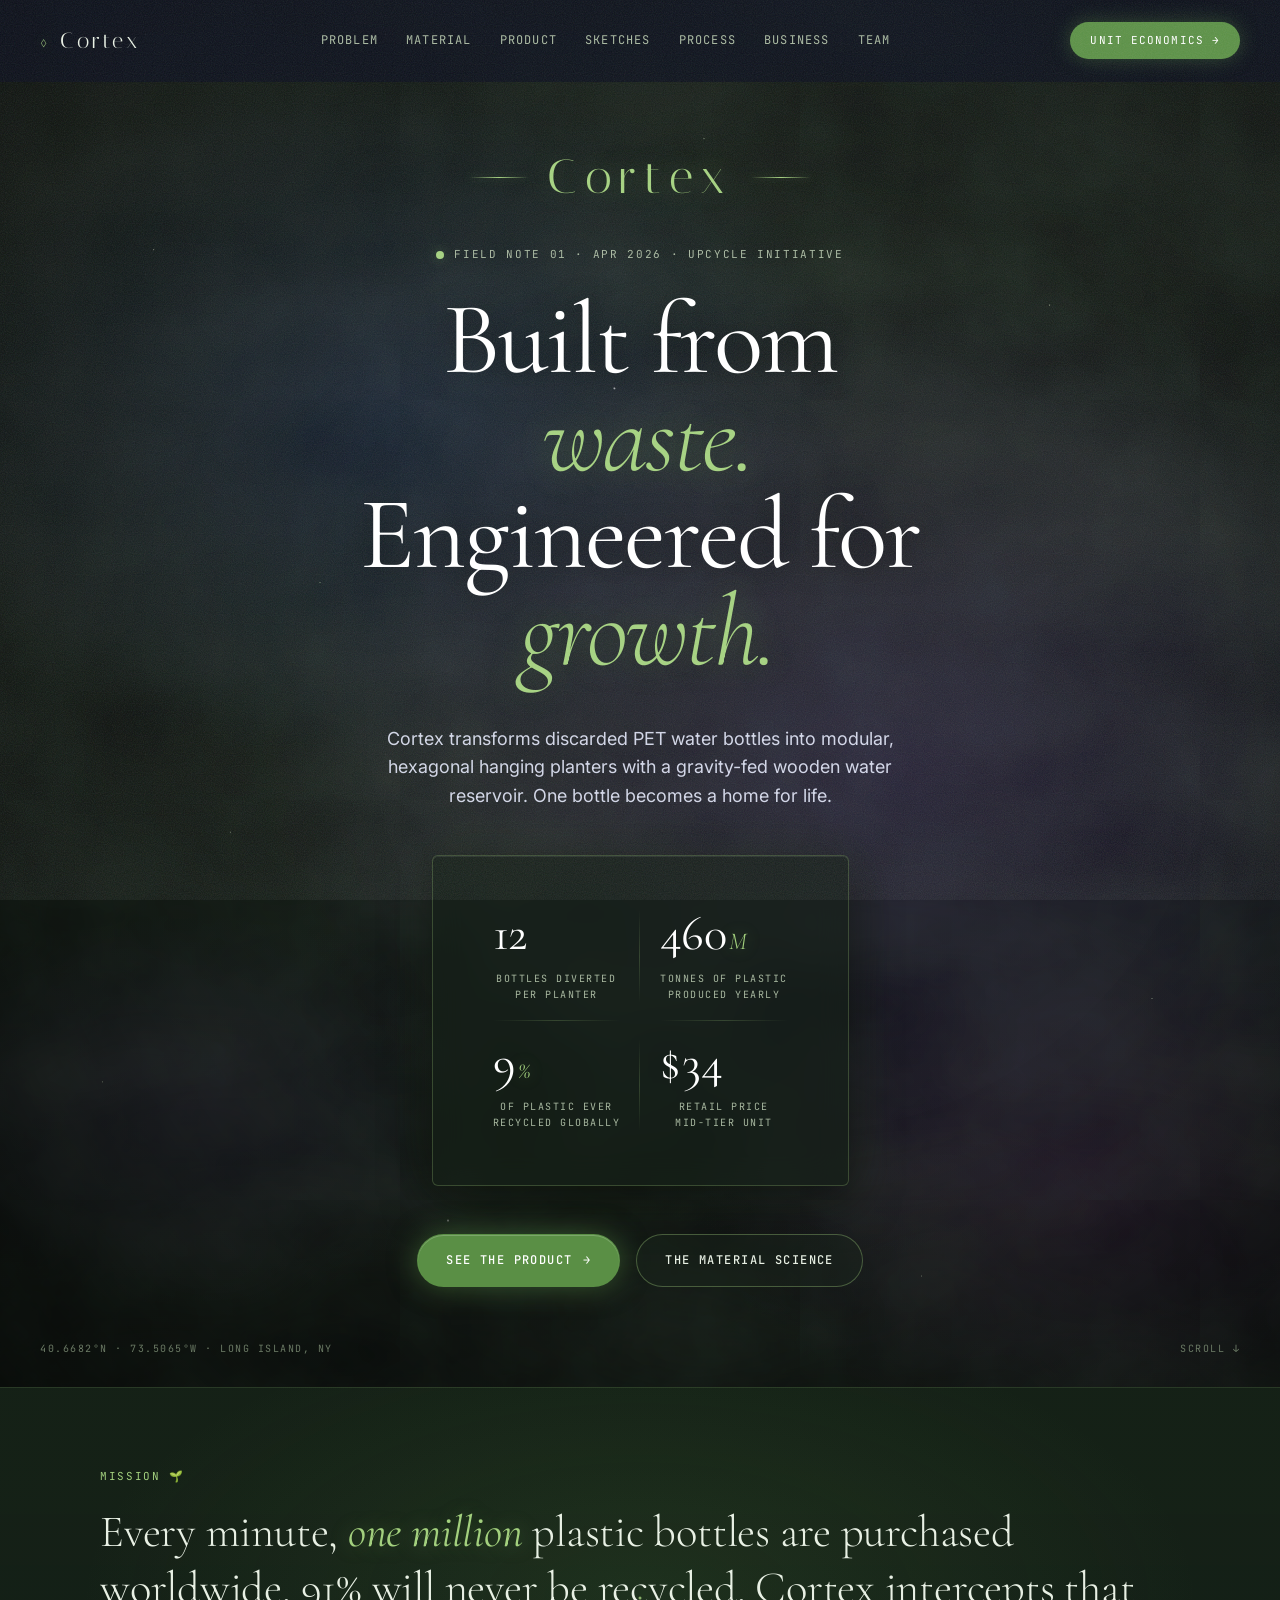
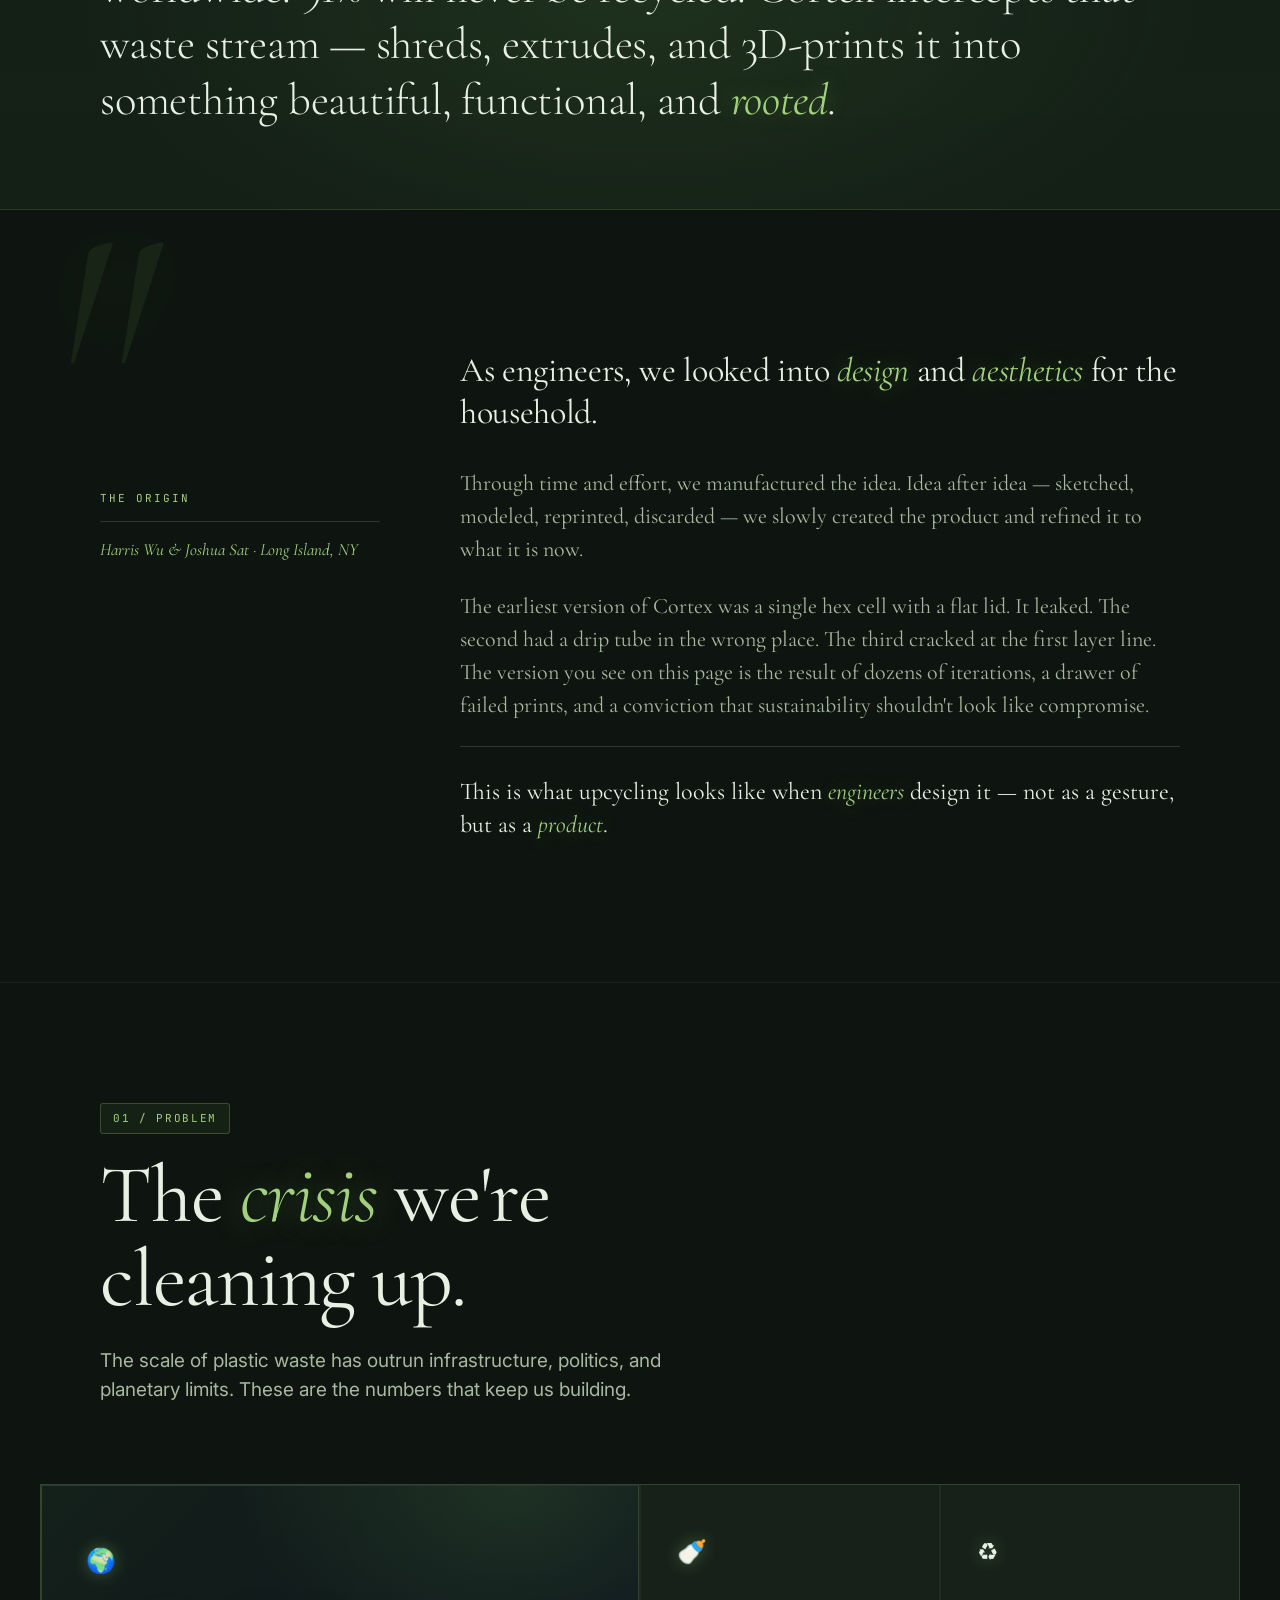
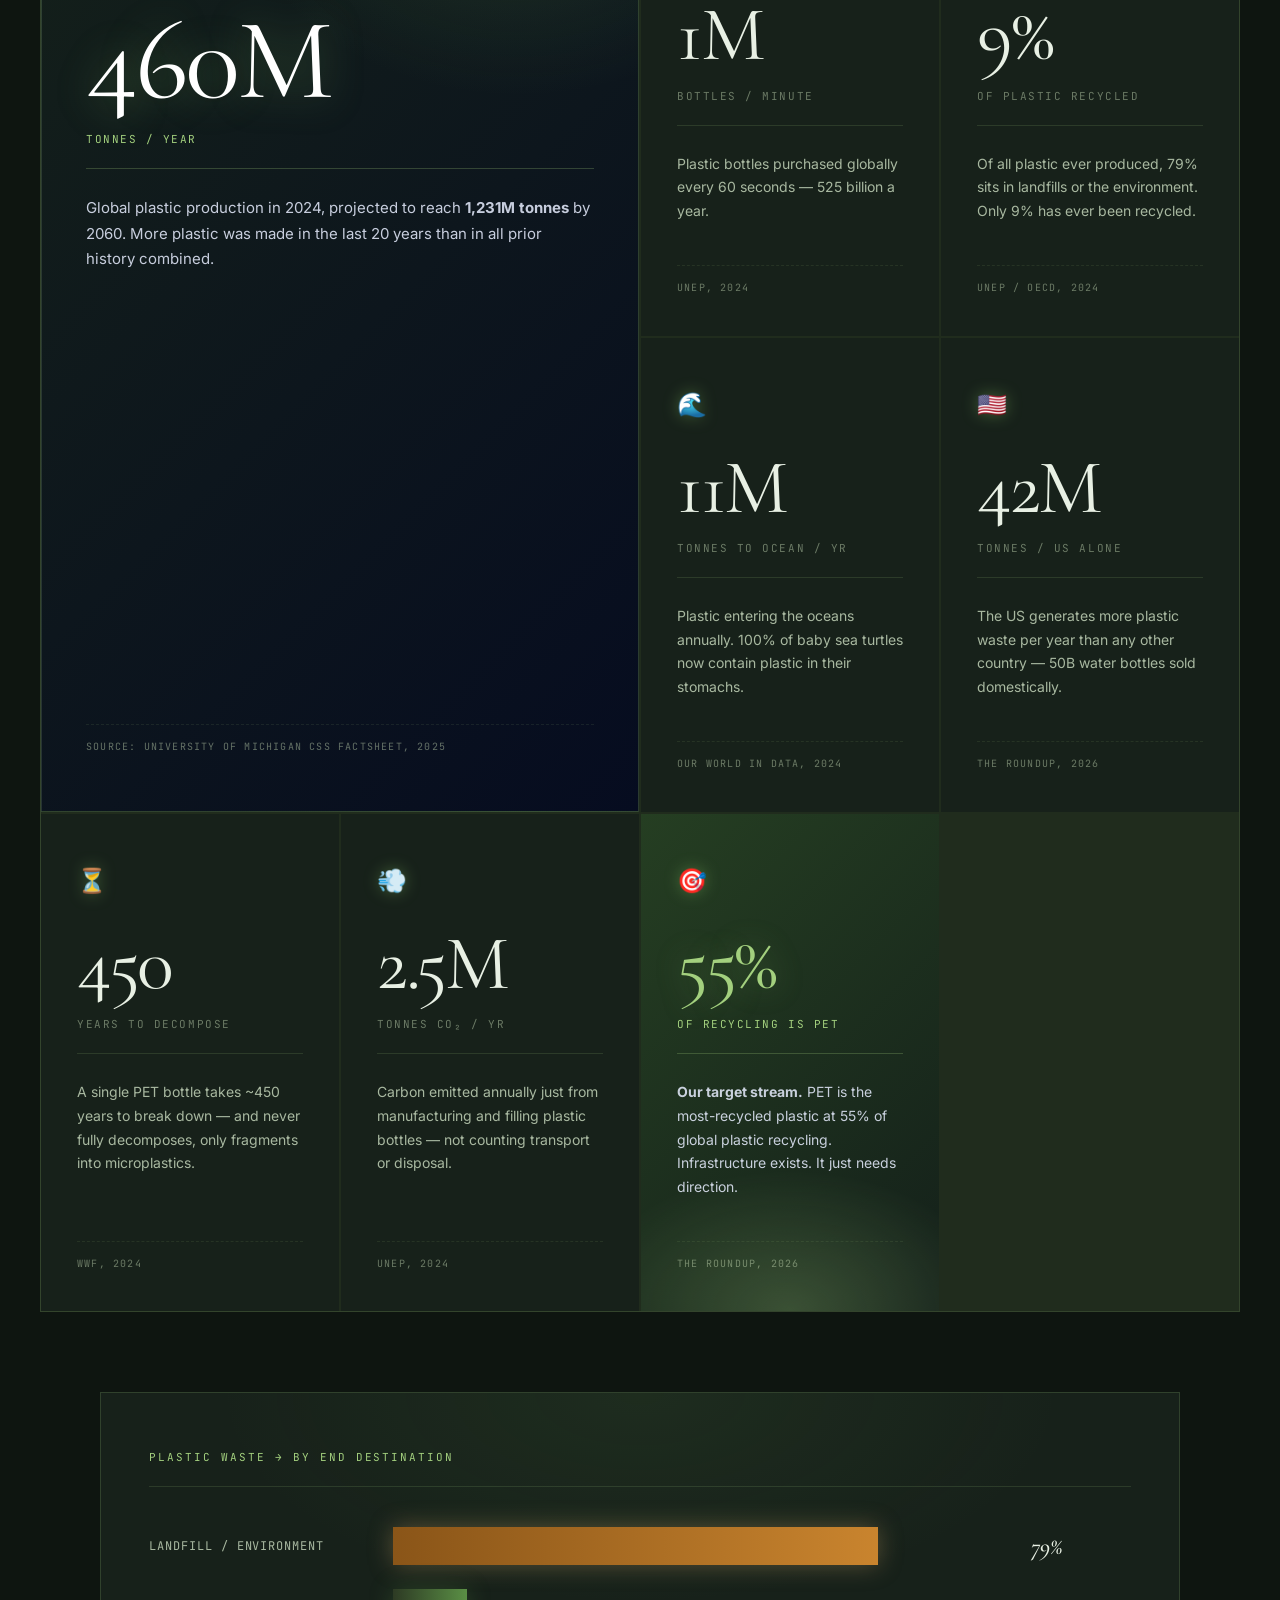
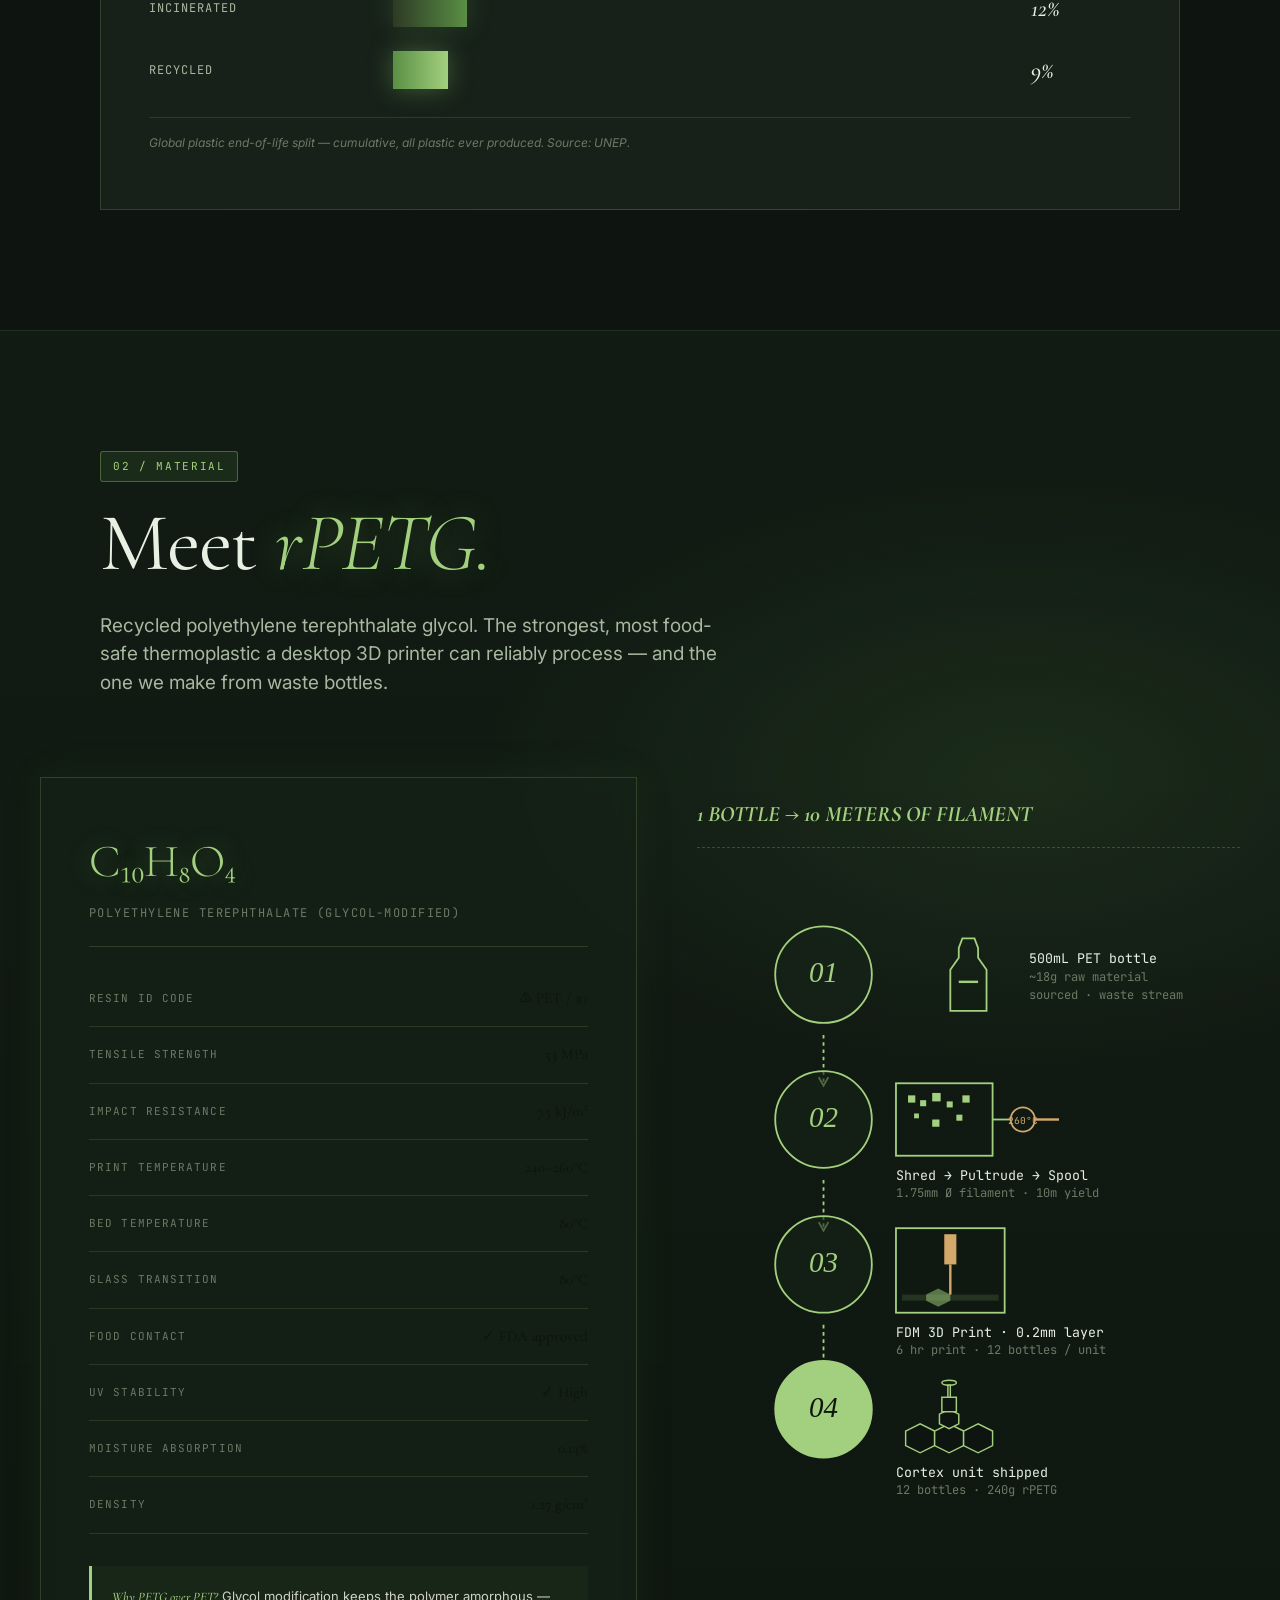
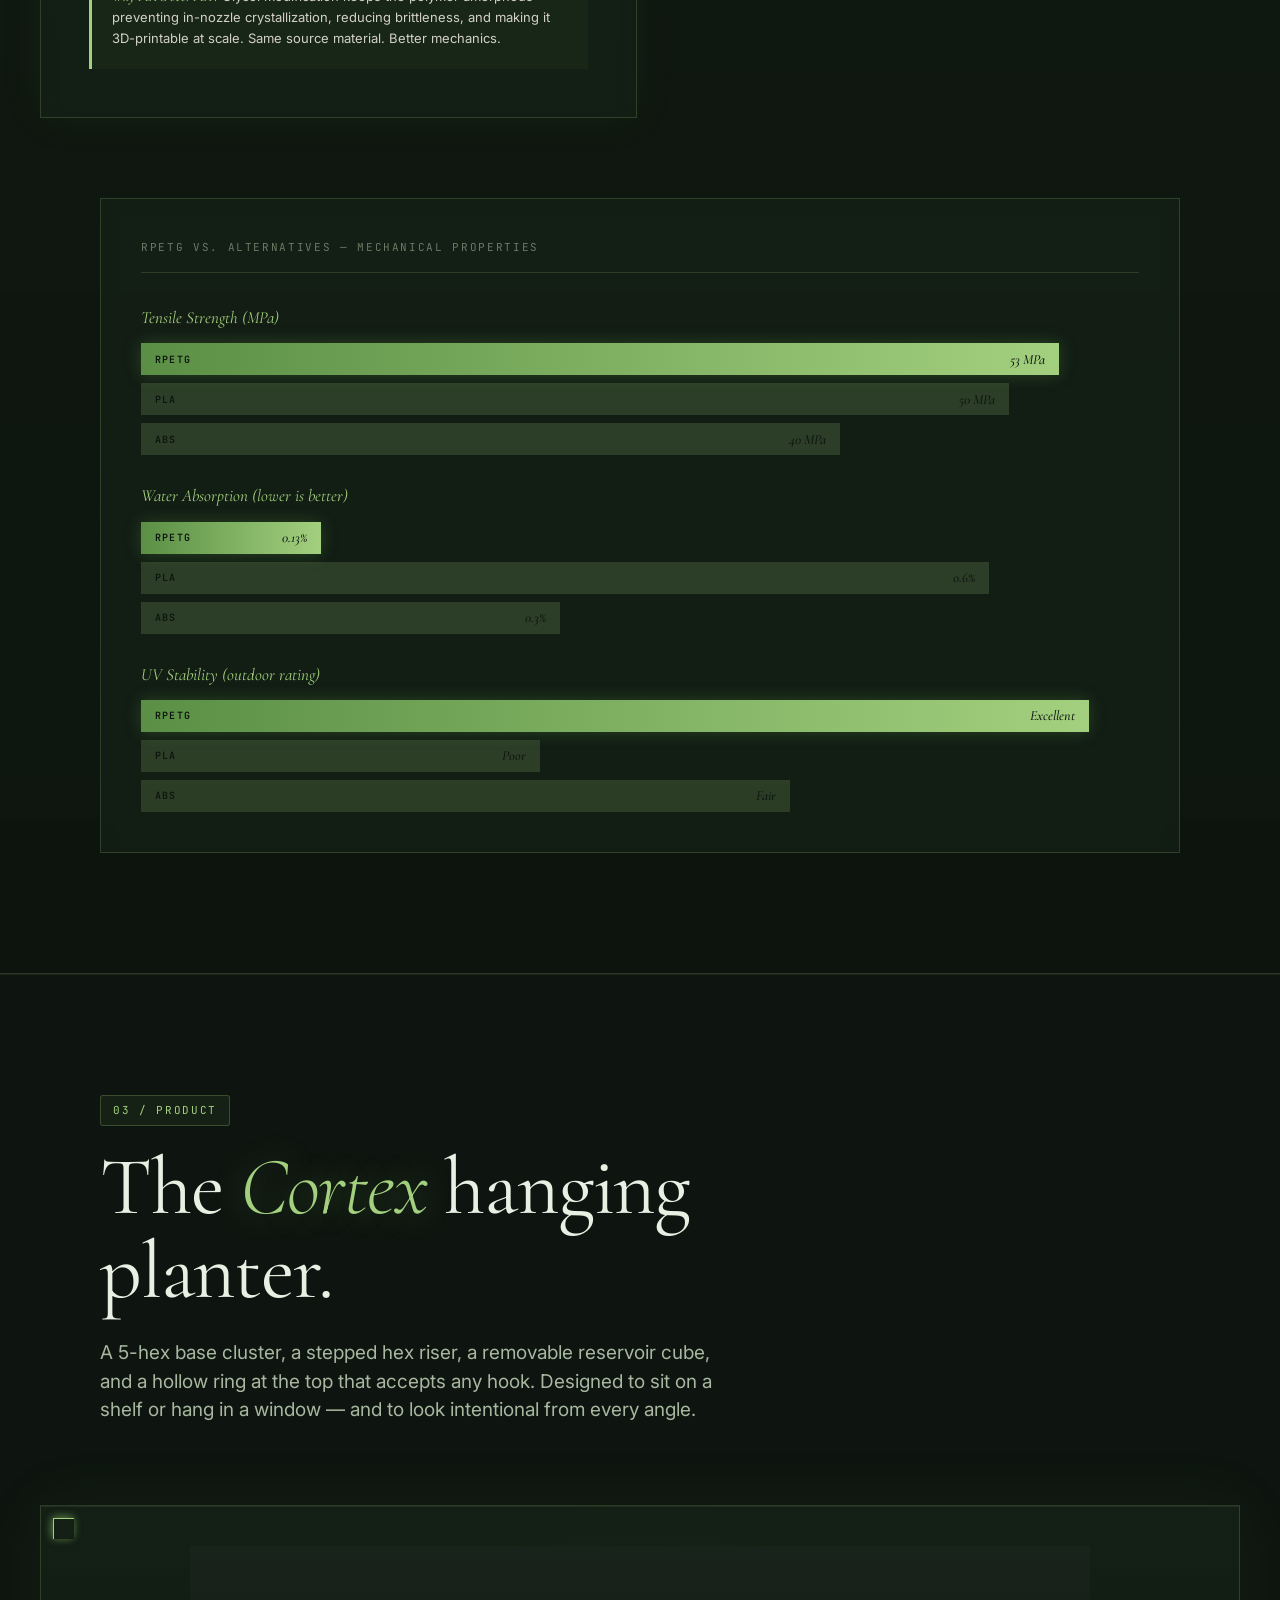
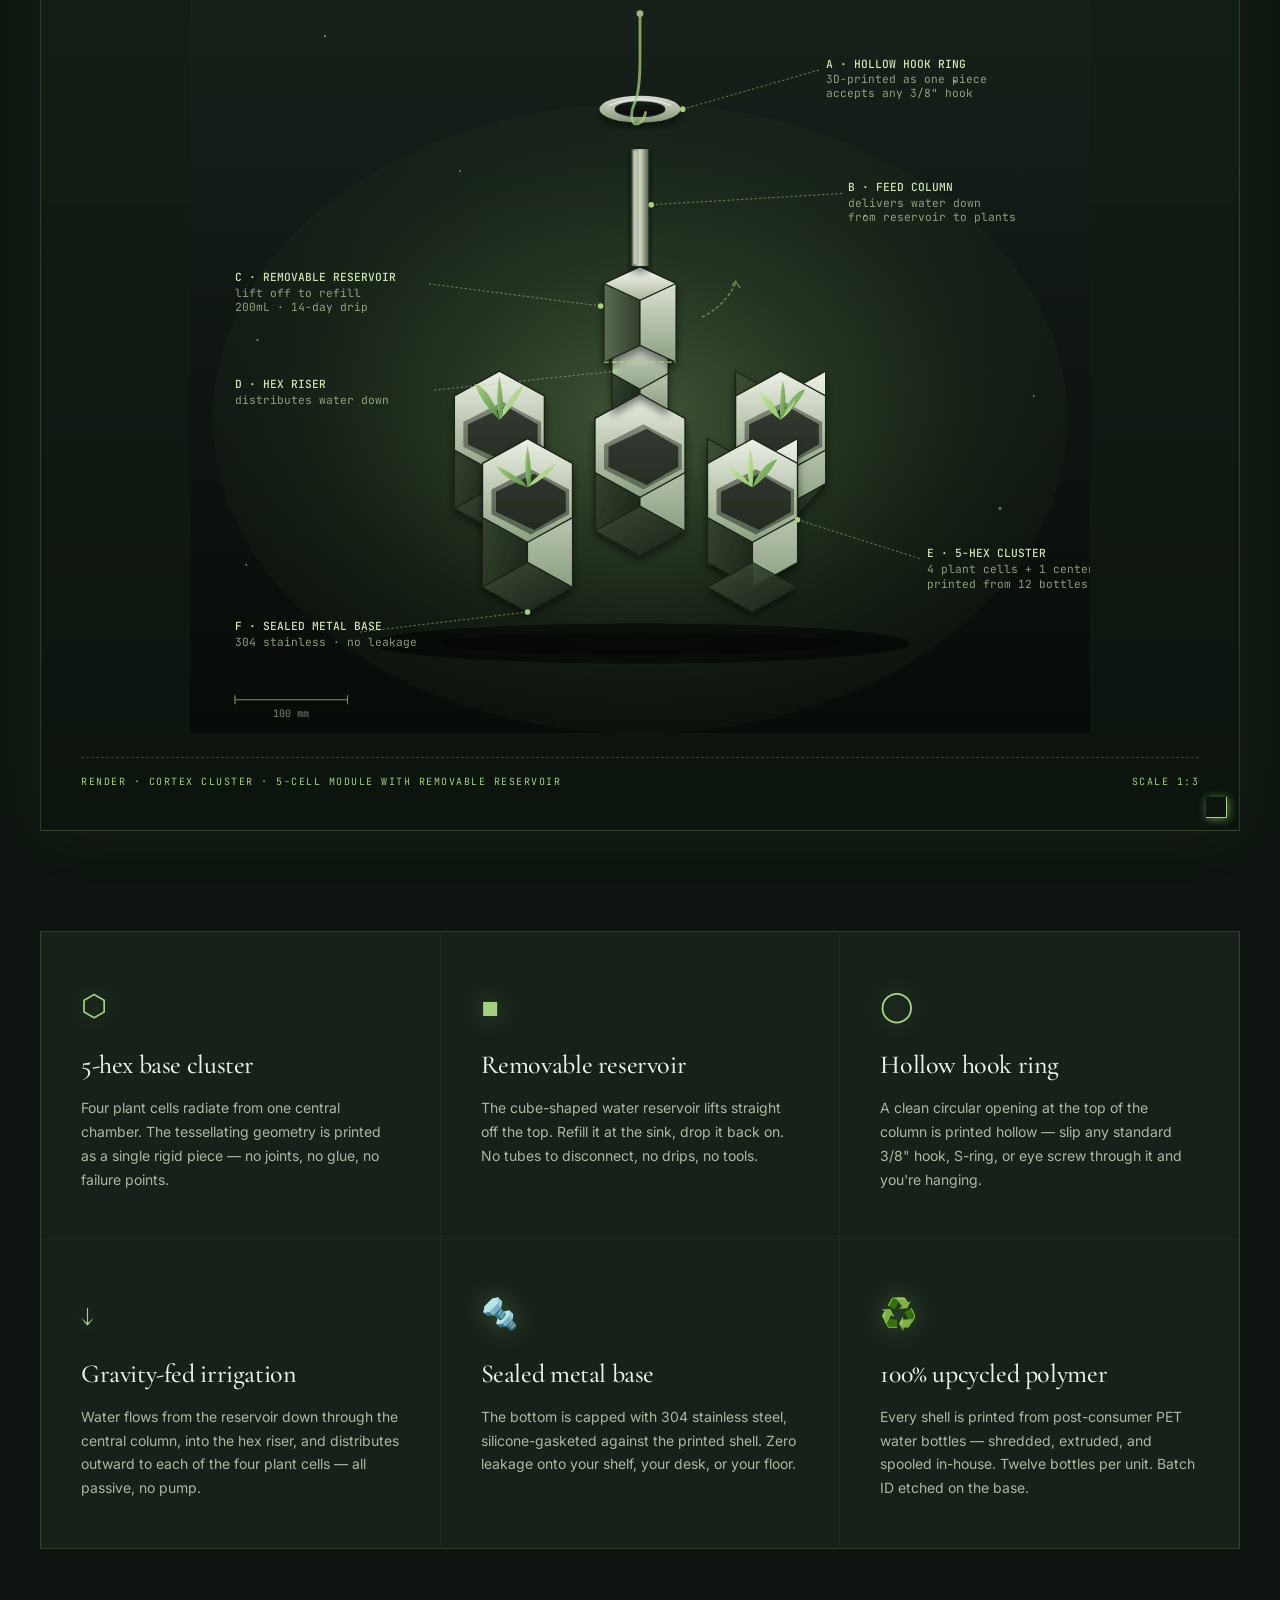
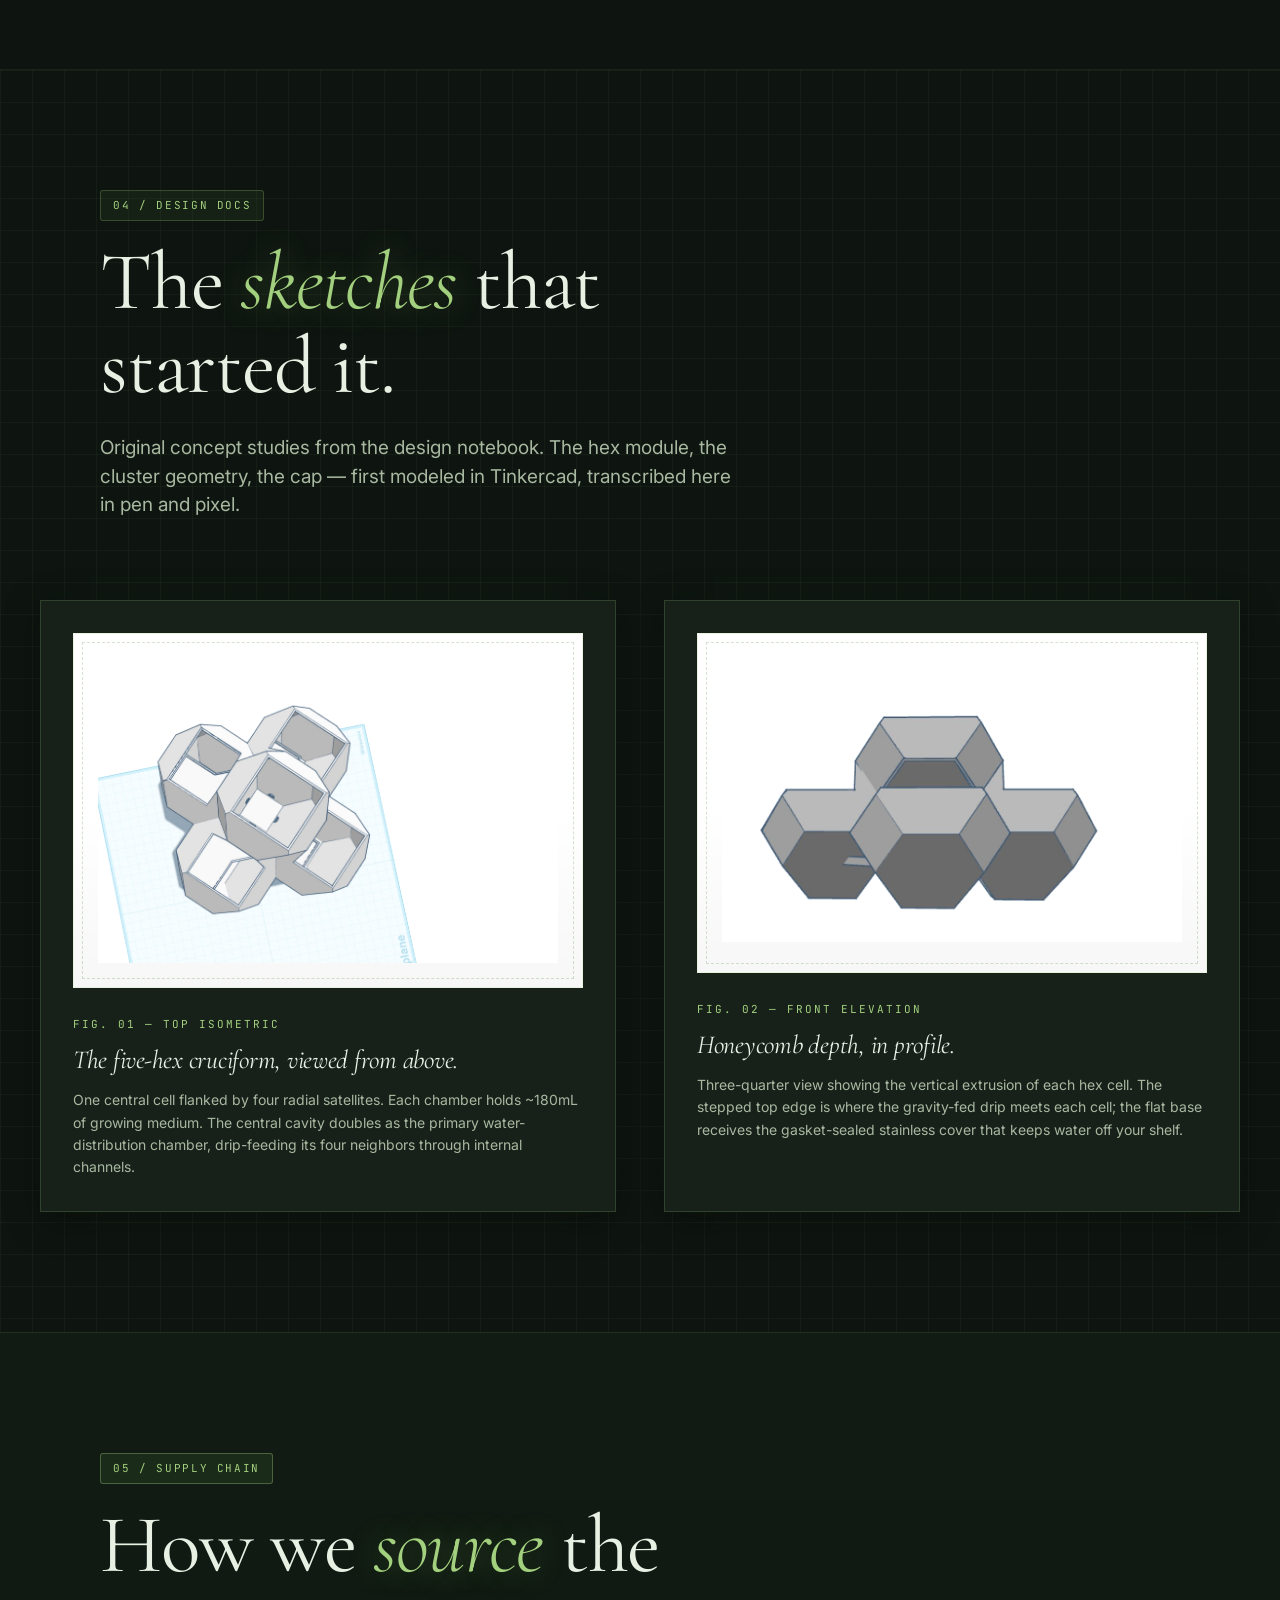
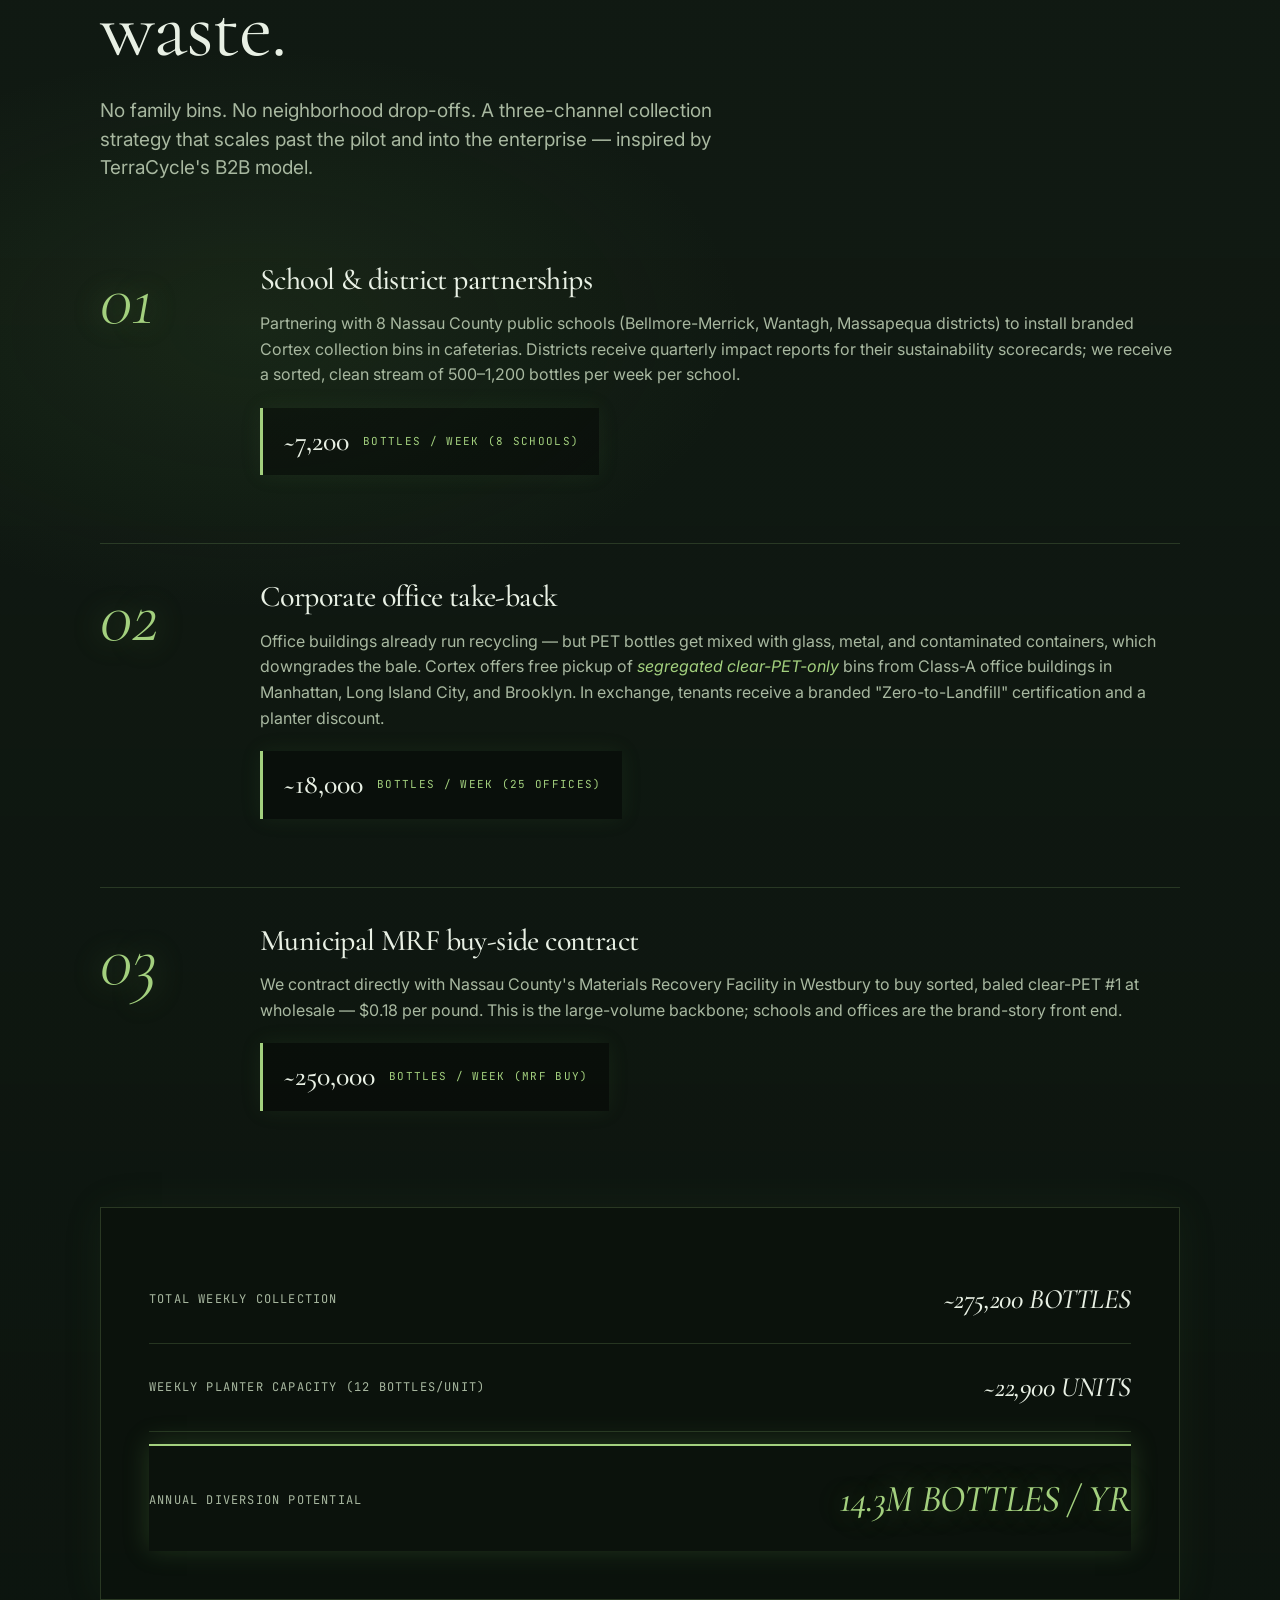
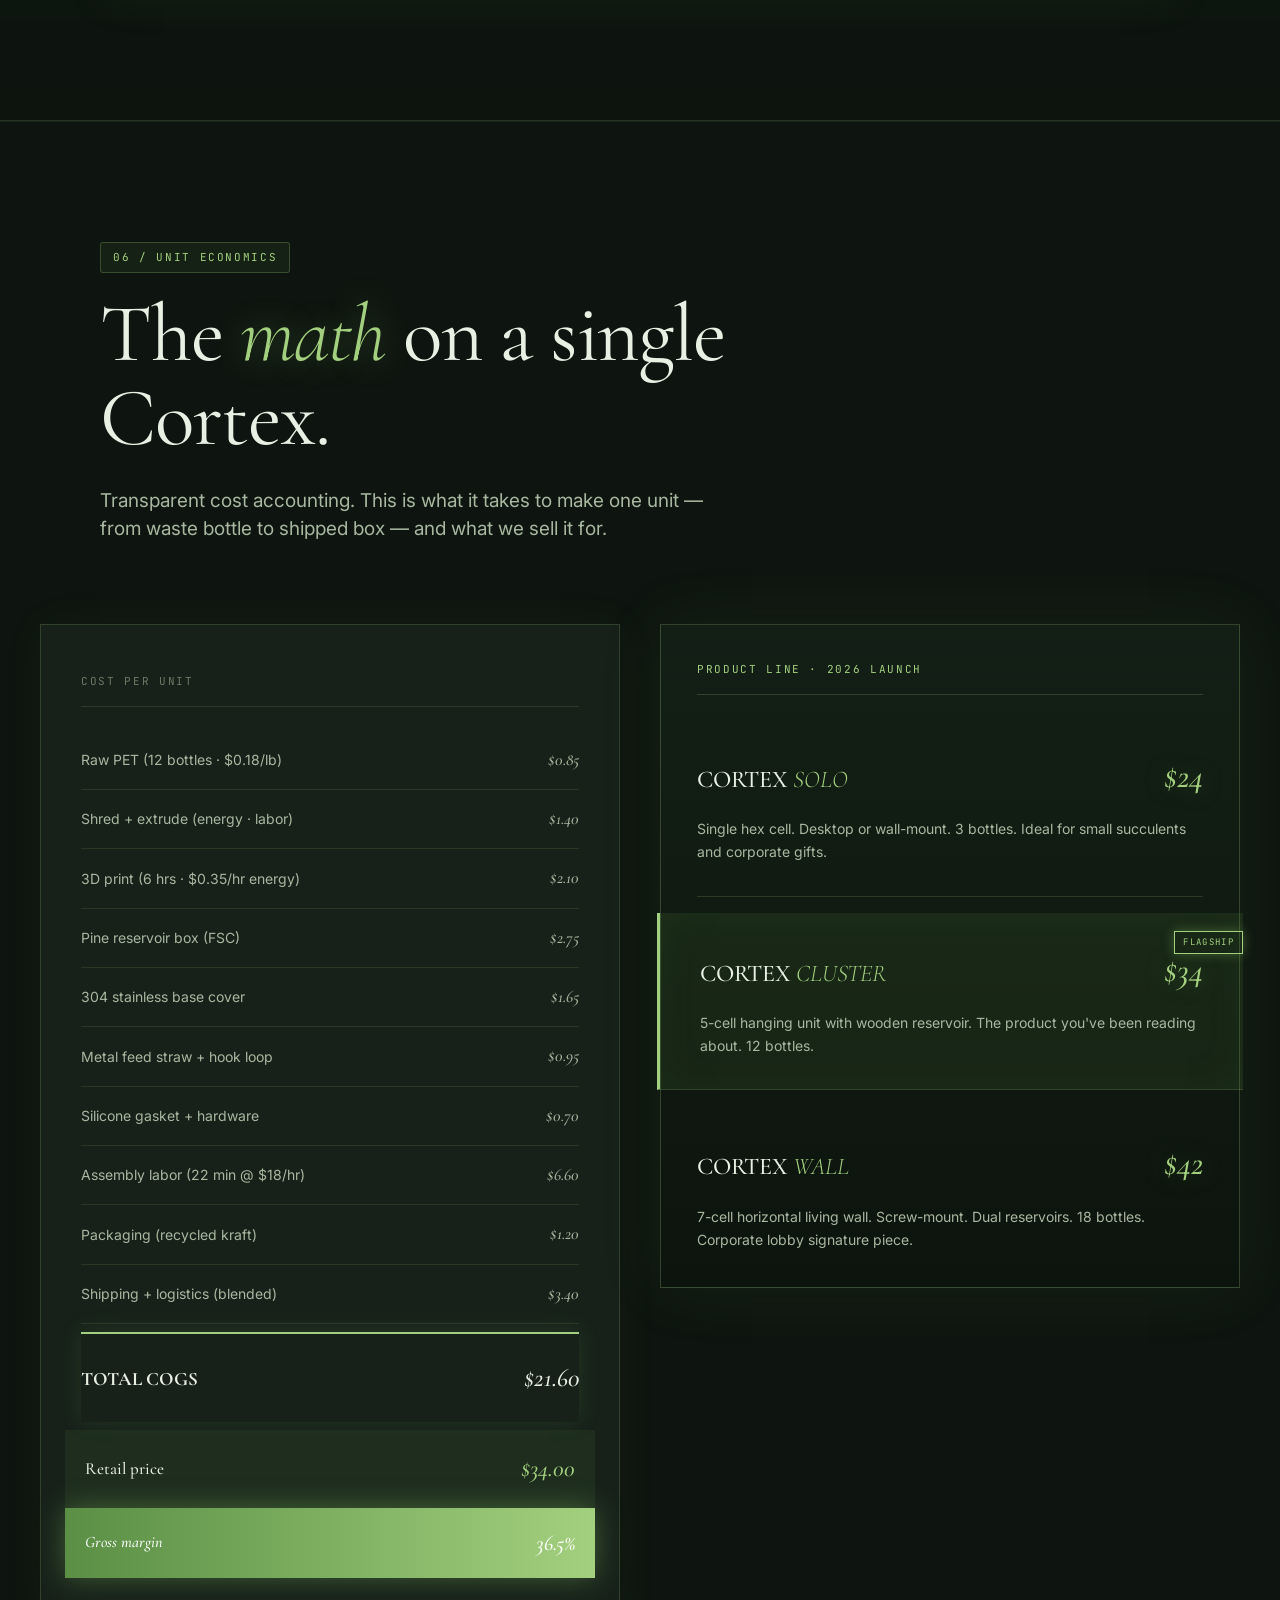
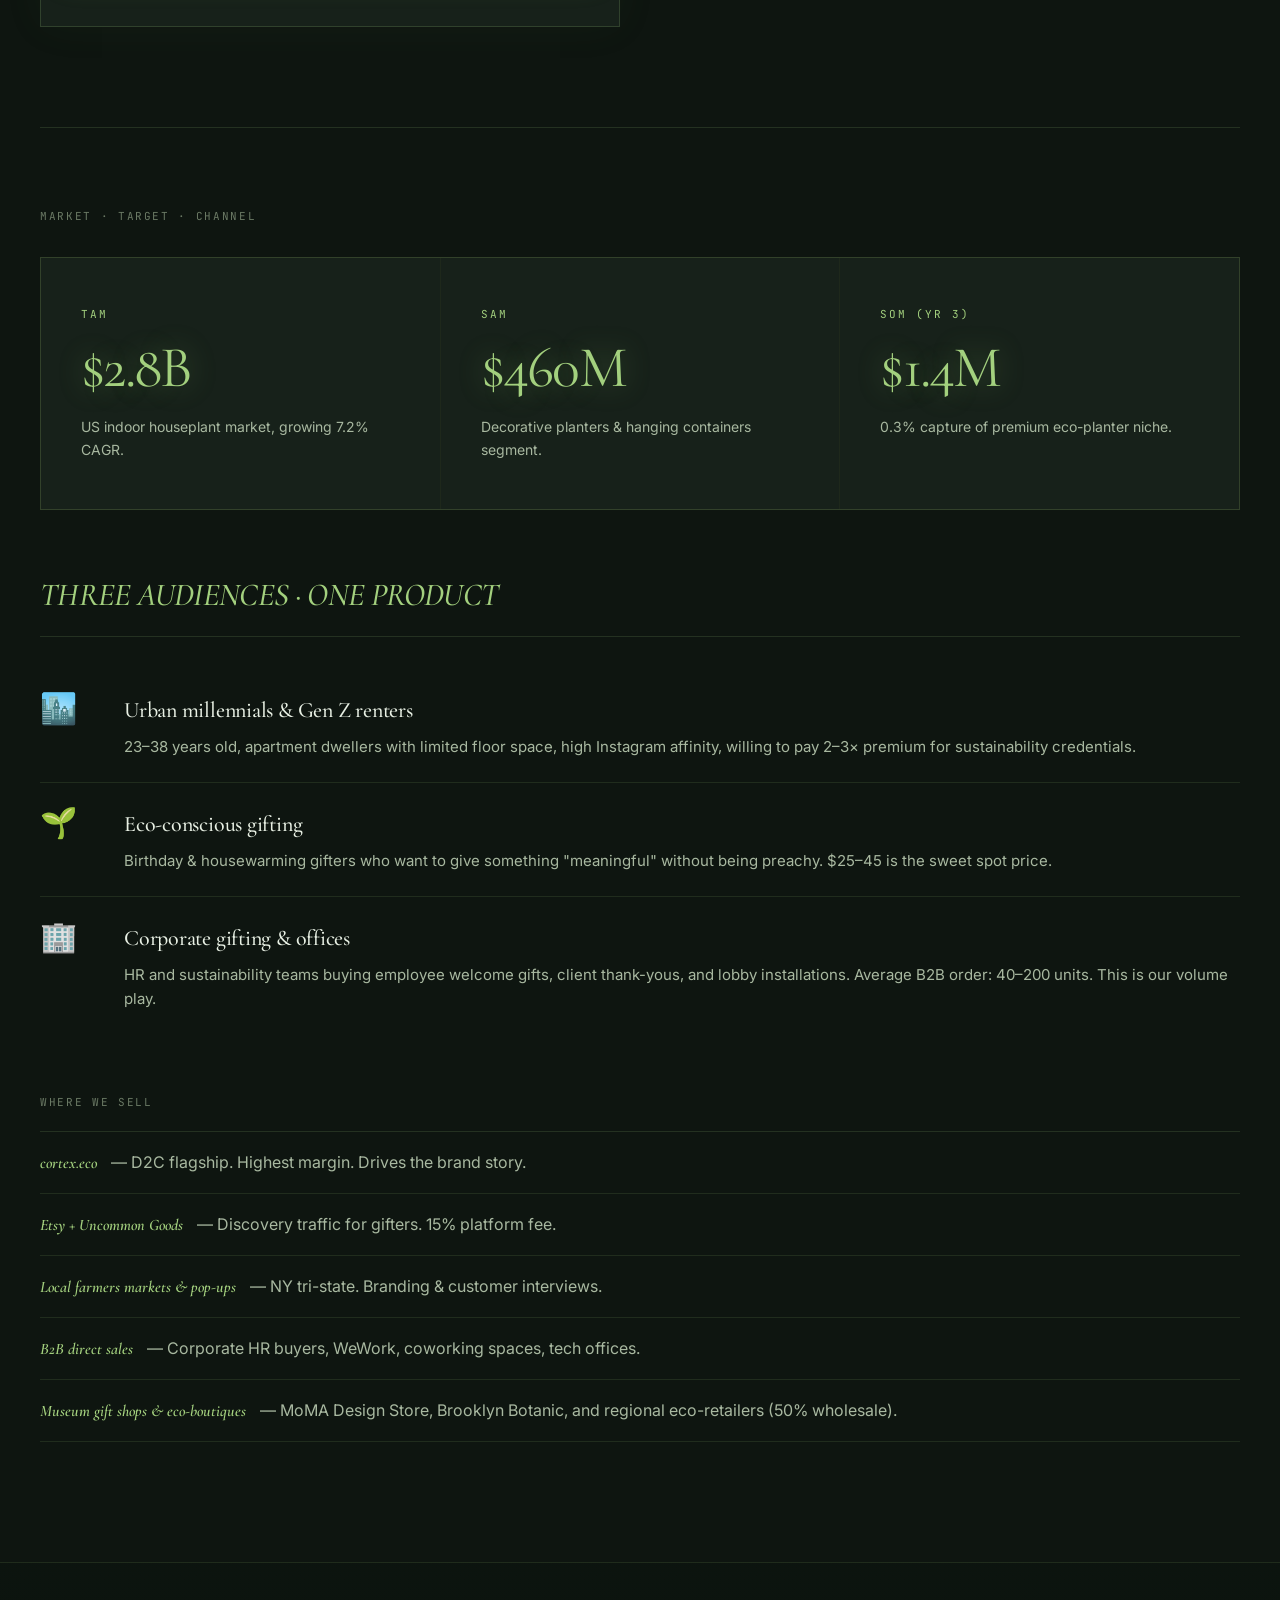
==== commit acc6a115: "Add files via upload" ====
--- a/index.html
+++ b/index.html
@@ -41,156 +41,6 @@
 
   <!-- Deep forest backdrop with moss wisps -->
   <div class="hero__void"></div>
-
-  <!-- Atmospheric right-side botanical feature: glowing hex cluster + trailing plant silhouette -->
-  <svg class="hero__feature" viewBox="0 0 1200 1200" xmlns="http://www.w3.org/2000/svg" preserveAspectRatio="xMidYMid slice" aria-hidden="true">
-    <defs>
-      <!-- soft halo glow behind the cluster -->
-      <radialGradient id="haloGlow" cx="0.5" cy="0.5" r="0.5">
-        <stop offset="0%" stop-color="#a3d07e" stop-opacity="0.5"/>
-        <stop offset="25%" stop-color="#7bb35c" stop-opacity="0.35"/>
-        <stop offset="55%" stop-color="#5a8f45" stop-opacity="0.15"/>
-        <stop offset="100%" stop-color="#5a8f45" stop-opacity="0"/>
-      </radialGradient>
-      <!-- hex panel gradient — frosted glass appearance -->
-      <linearGradient id="hexPanel" x1="0" y1="0" x2="0" y2="1">
-        <stop offset="0%" stop-color="#2a3a28" stop-opacity="0.9"/>
-        <stop offset="100%" stop-color="#0f1a12" stop-opacity="0.95"/>
-      </linearGradient>
-      <linearGradient id="hexRim" x1="0" y1="0" x2="1" y2="1">
-        <stop offset="0%" stop-color="#a3d07e" stop-opacity="0.9"/>
-        <stop offset="50%" stop-color="#5a8f45" stop-opacity="0.6"/>
-        <stop offset="100%" stop-color="#a3d07e" stop-opacity="0.9"/>
-      </linearGradient>
-      <linearGradient id="leafGrad" x1="0" y1="0" x2="0.3" y2="1">
-        <stop offset="0%" stop-color="#cfe5b3"/>
-        <stop offset="60%" stop-color="#7bb35c"/>
-        <stop offset="100%" stop-color="#2d4a2b"/>
-      </linearGradient>
-      <filter id="softHalo" x="-50%" y="-50%" width="200%" height="200%">
-        <feGaussianBlur stdDeviation="14"/>
-      </filter>
-      <filter id="leafShadow" x="-20%" y="-20%" width="140%" height="140%">
-        <feGaussianBlur stdDeviation="2" in="SourceAlpha"/>
-        <feOffset dx="2" dy="4"/>
-        <feComponentTransfer><feFuncA type="linear" slope="0.6"/></feComponentTransfer>
-        <feMerge><feMergeNode/><feMergeNode in="SourceGraphic"/></feMerge>
-      </filter>
-      <filter id="hexGlow" x="-50%" y="-50%" width="200%" height="200%">
-        <feGaussianBlur stdDeviation="6" result="b"/>
-        <feMerge><feMergeNode in="b"/><feMergeNode in="SourceGraphic"/></feMerge>
-      </filter>
-    </defs>
-
-    <!-- Soft halo behind everything -->
-    <circle cx="600" cy="600" r="420" fill="url(#haloGlow)" filter="url(#softHalo)"/>
-    <circle cx="600" cy="600" r="340" fill="url(#haloGlow)" opacity="0.6"/>
-
-    <!-- Delicate star specks scattered around -->
-    <g fill="#cfe5b3" opacity="0.7">
-      <circle cx="200" cy="180" r="1.5"/>
-      <circle cx="980" cy="220" r="2"/>
-      <circle cx="280" cy="420" r="1"/>
-      <circle cx="1040" cy="480" r="1.8"/>
-      <circle cx="140" cy="740" r="1.2"/>
-      <circle cx="1020" cy="860" r="1.5"/>
-      <circle cx="380" cy="1020" r="1"/>
-      <circle cx="840" cy="1000" r="1.8"/>
-    </g>
-
-    <!-- Hex cluster: 5-hex arrangement echoing the product -->
-    <g filter="url(#hexGlow)" transform="translate(600 640)">
-      <!-- back-left hex -->
-      <g opacity="0.75">
-        <polygon points="-180,-80 -110,-40 -110,40 -180,80 -250,40 -250,-40" fill="url(#hexPanel)" stroke="url(#hexRim)" stroke-width="2"/>
-        <polygon points="-180,-60 -125,-30 -125,30 -180,60 -235,30 -235,-30" fill="none" stroke="#a3d07e" stroke-width="0.6" opacity="0.5"/>
-      </g>
-      <!-- back-right hex -->
-      <g opacity="0.75">
-        <polygon points="180,-80 250,-40 250,40 180,80 110,40 110,-40" fill="url(#hexPanel)" stroke="url(#hexRim)" stroke-width="2"/>
-        <polygon points="180,-60 235,-30 235,30 180,60 125,30 125,-30" fill="none" stroke="#a3d07e" stroke-width="0.6" opacity="0.5"/>
-      </g>
-      <!-- front-left hex (closer to viewer) -->
-      <g>
-        <polygon points="-110,40 -40,80 -40,160 -110,200 -180,160 -180,80" fill="url(#hexPanel)" stroke="url(#hexRim)" stroke-width="2.5"/>
-        <polygon points="-110,60 -55,90 -55,150 -110,180 -165,150 -165,90" fill="none" stroke="#a3d07e" stroke-width="0.8" opacity="0.65"/>
-      </g>
-      <!-- front-right hex -->
-      <g>
-        <polygon points="110,40 180,80 180,160 110,200 40,160 40,80" fill="url(#hexPanel)" stroke="url(#hexRim)" stroke-width="2.5"/>
-        <polygon points="110,60 165,90 165,150 110,180 55,150 55,90" fill="none" stroke="#a3d07e" stroke-width="0.8" opacity="0.65"/>
-      </g>
-      <!-- Center hex (largest, most foreground) -->
-      <g>
-        <polygon points="0,-40 70,0 70,80 0,120 -70,80 -70,0" fill="url(#hexPanel)" stroke="url(#hexRim)" stroke-width="3"/>
-        <polygon points="0,-20 55,10 55,70 0,100 -55,70 -55,10" fill="none" stroke="#a3d07e" stroke-width="1" opacity="0.8"/>
-        <!-- bright center point -->
-        <circle cx="0" cy="40" r="3" fill="#cfe5b3"/>
-        <circle cx="0" cy="40" r="8" fill="#a3d07e" opacity="0.3"/>
-      </g>
-    </g>
-
-    <!-- Rising plant — monstera-style leaves emerging from center hex -->
-    <g transform="translate(600 500)" filter="url(#leafShadow)" opacity="0.92">
-      <!-- central tall leaf -->
-      <path d="M 0 160 Q -8 60 0 -60 Q 8 -100 4 -180 Q 12 -120 18 -50 Q 10 50 4 140 Z"
-            fill="url(#leafGrad)" opacity="0.9"/>
-      <!-- leaf vein -->
-      <path d="M 2 160 Q 4 40 6 -120" stroke="#2d4a2b" stroke-width="0.8" fill="none" opacity="0.6"/>
-
-      <!-- upper left leaf (big, dramatic) -->
-      <path d="M -10 100 Q -80 40 -130 -20 Q -90 -30 -50 0 Q -20 40 -10 100 Z"
-            fill="url(#leafGrad)" opacity="0.85"/>
-      <path d="M -50 -20 L -100 -10" stroke="#2d4a2b" stroke-width="0.6" fill="none" opacity="0.5"/>
-      <path d="M -50 -20 L -80 -35" stroke="#2d4a2b" stroke-width="0.6" fill="none" opacity="0.5"/>
-
-      <!-- upper right leaf -->
-      <path d="M 10 100 Q 80 40 135 -10 Q 95 -25 55 10 Q 25 50 10 100 Z"
-            fill="url(#leafGrad)" opacity="0.88"/>
-      <path d="M 55 10 L 100 0" stroke="#2d4a2b" stroke-width="0.6" fill="none" opacity="0.5"/>
-      <path d="M 55 10 L 85 -20" stroke="#2d4a2b" stroke-width="0.6" fill="none" opacity="0.5"/>
-
-      <!-- middle-left leaf -->
-      <path d="M -8 60 Q -70 30 -110 70 Q -70 50 -30 50 Q -10 55 -8 60 Z"
-            fill="url(#leafGrad)" opacity="0.75"/>
-
-      <!-- middle-right leaf -->
-      <path d="M 8 60 Q 70 30 115 65 Q 75 50 35 50 Q 12 55 8 60 Z"
-            fill="url(#leafGrad)" opacity="0.78"/>
-
-      <!-- small top leaves emerging -->
-      <path d="M 4 -180 Q -20 -220 -30 -260 Q -10 -230 4 -200 Z"
-            fill="url(#leafGrad)" opacity="0.8"/>
-      <path d="M 8 -180 Q 30 -215 45 -250 Q 22 -225 10 -200 Z"
-            fill="url(#leafGrad)" opacity="0.82"/>
-      <path d="M 2 -200 Q -2 -250 0 -290 Q 6 -250 6 -210 Z"
-            fill="url(#leafGrad)" opacity="0.85"/>
-    </g>
-
-    <!-- Trailing vine from lower hex -->
-    <g opacity="0.72" stroke="#5a8f45" stroke-width="1.6" fill="none">
-      <path d="M 540 820 Q 500 900 440 970 Q 400 1030 370 1080"/>
-      <path d="M 660 820 Q 700 900 760 960 Q 800 1020 830 1080"/>
-    </g>
-    <g fill="url(#leafGrad)" opacity="0.82" filter="url(#leafShadow)">
-      <ellipse cx="470" cy="940" rx="10" ry="18" transform="rotate(35 470 940)"/>
-      <ellipse cx="405" cy="1020" rx="9" ry="15" transform="rotate(55 405 1020)"/>
-      <ellipse cx="735" cy="935" rx="10" ry="18" transform="rotate(-35 735 935)"/>
-      <ellipse cx="800" cy="1020" rx="9" ry="15" transform="rotate(-55 800 1020)"/>
-    </g>
-
-    <!-- Floating spore particles -->
-    <g fill="#cfe5b3" class="feature-particles">
-      <circle cx="280" cy="320" r="2.5" opacity="0.85"/>
-      <circle cx="920" cy="380" r="2" opacity="0.8"/>
-      <circle cx="340" cy="600" r="1.8" opacity="0.7"/>
-      <circle cx="880" cy="640" r="2.2" opacity="0.85"/>
-      <circle cx="420" cy="220" r="1.5" opacity="0.65"/>
-      <circle cx="760" cy="280" r="2" opacity="0.8"/>
-      <circle cx="220" cy="520" r="1.8" opacity="0.7"/>
-      <circle cx="980" cy="560" r="2" opacity="0.75"/>
-    </g>
-  </svg>
 
   <!-- Vignette edges -->
   <div class="hero__vignette"></div>
--- a/styles.css
+++ b/styles.css
@@ -339,17 +339,30 @@
 .hero__content {
   position: relative;
   z-index: 10;
-  max-width: var(--max);
+  max-width: 1100px;
   margin: 0 auto;
   padding: 140px 40px 100px;
   min-height: 100vh;
   display: flex;
   flex-direction: column;
   justify-content: center;
-  /* left-weight the content, portal takes the right */
-  max-width: 720px;
-  margin-left: max(40px, calc((100vw - var(--max)) / 2 + 40px));
-}
+  align-items: center;
+  text-align: center;
+}
+
+.hero__title {
+  max-width: 100%;
+}
+.hero__lede,
+.hero__stats {
+  margin-left: auto;
+  margin-right: auto;
+}
+.hero__ctas {
+  justify-content: center;
+}
+.hero__brand-mark { justify-content: center; }
+.hero__eyebrow { justify-content: center; }
 
 .hero__brand-mark {
   font-family: var(--f-script);
